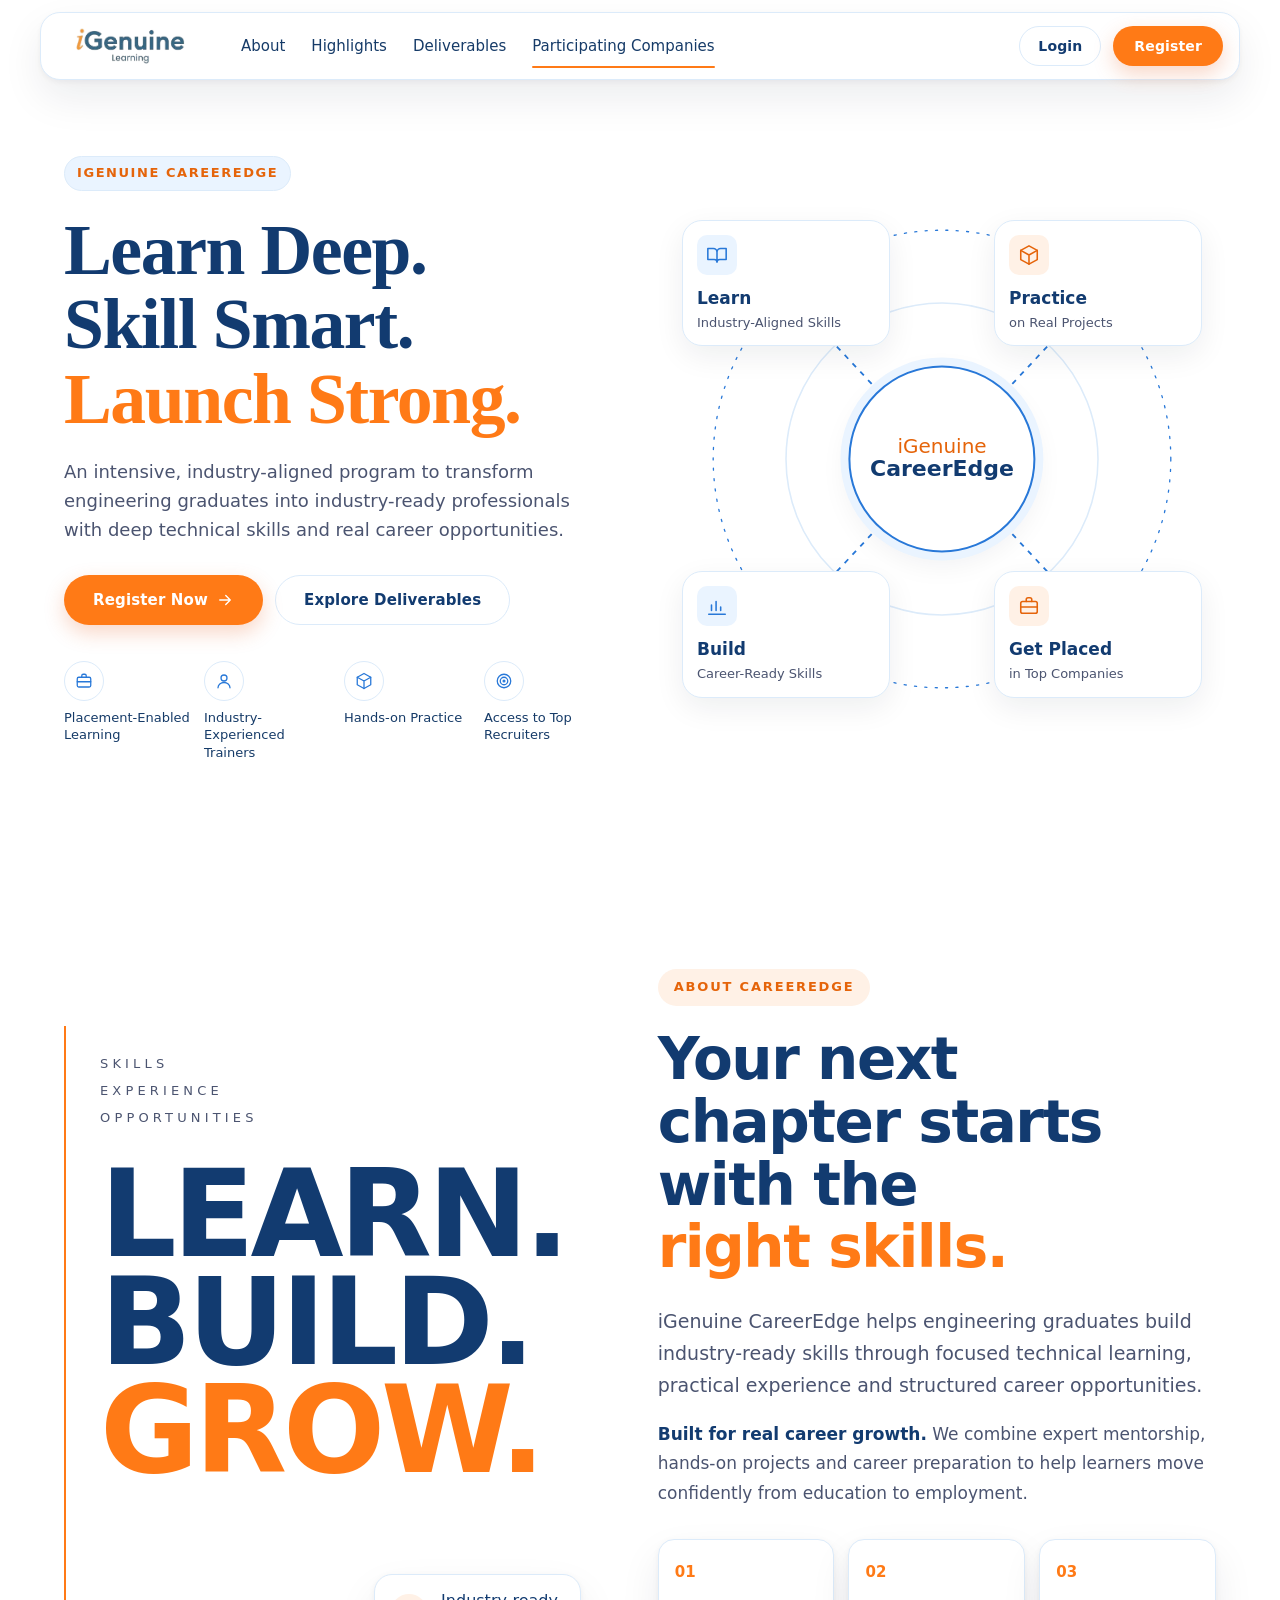
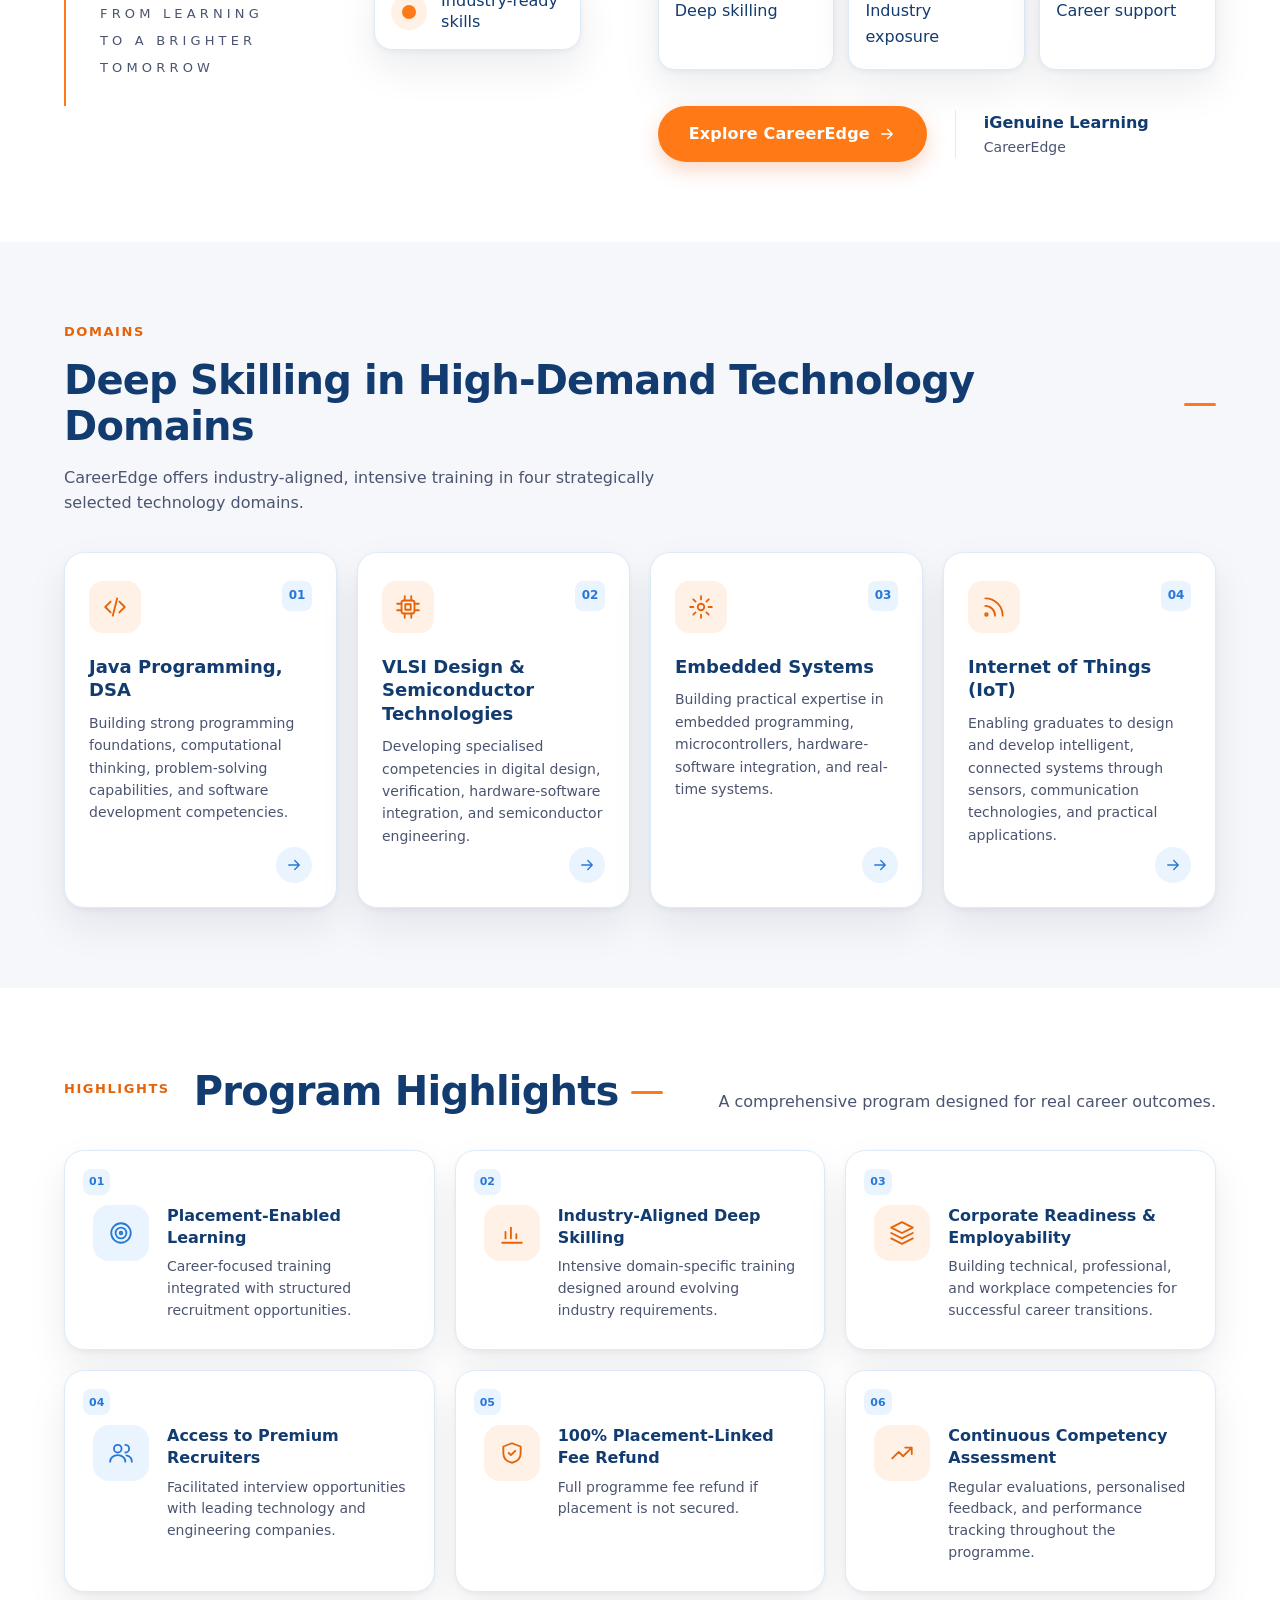
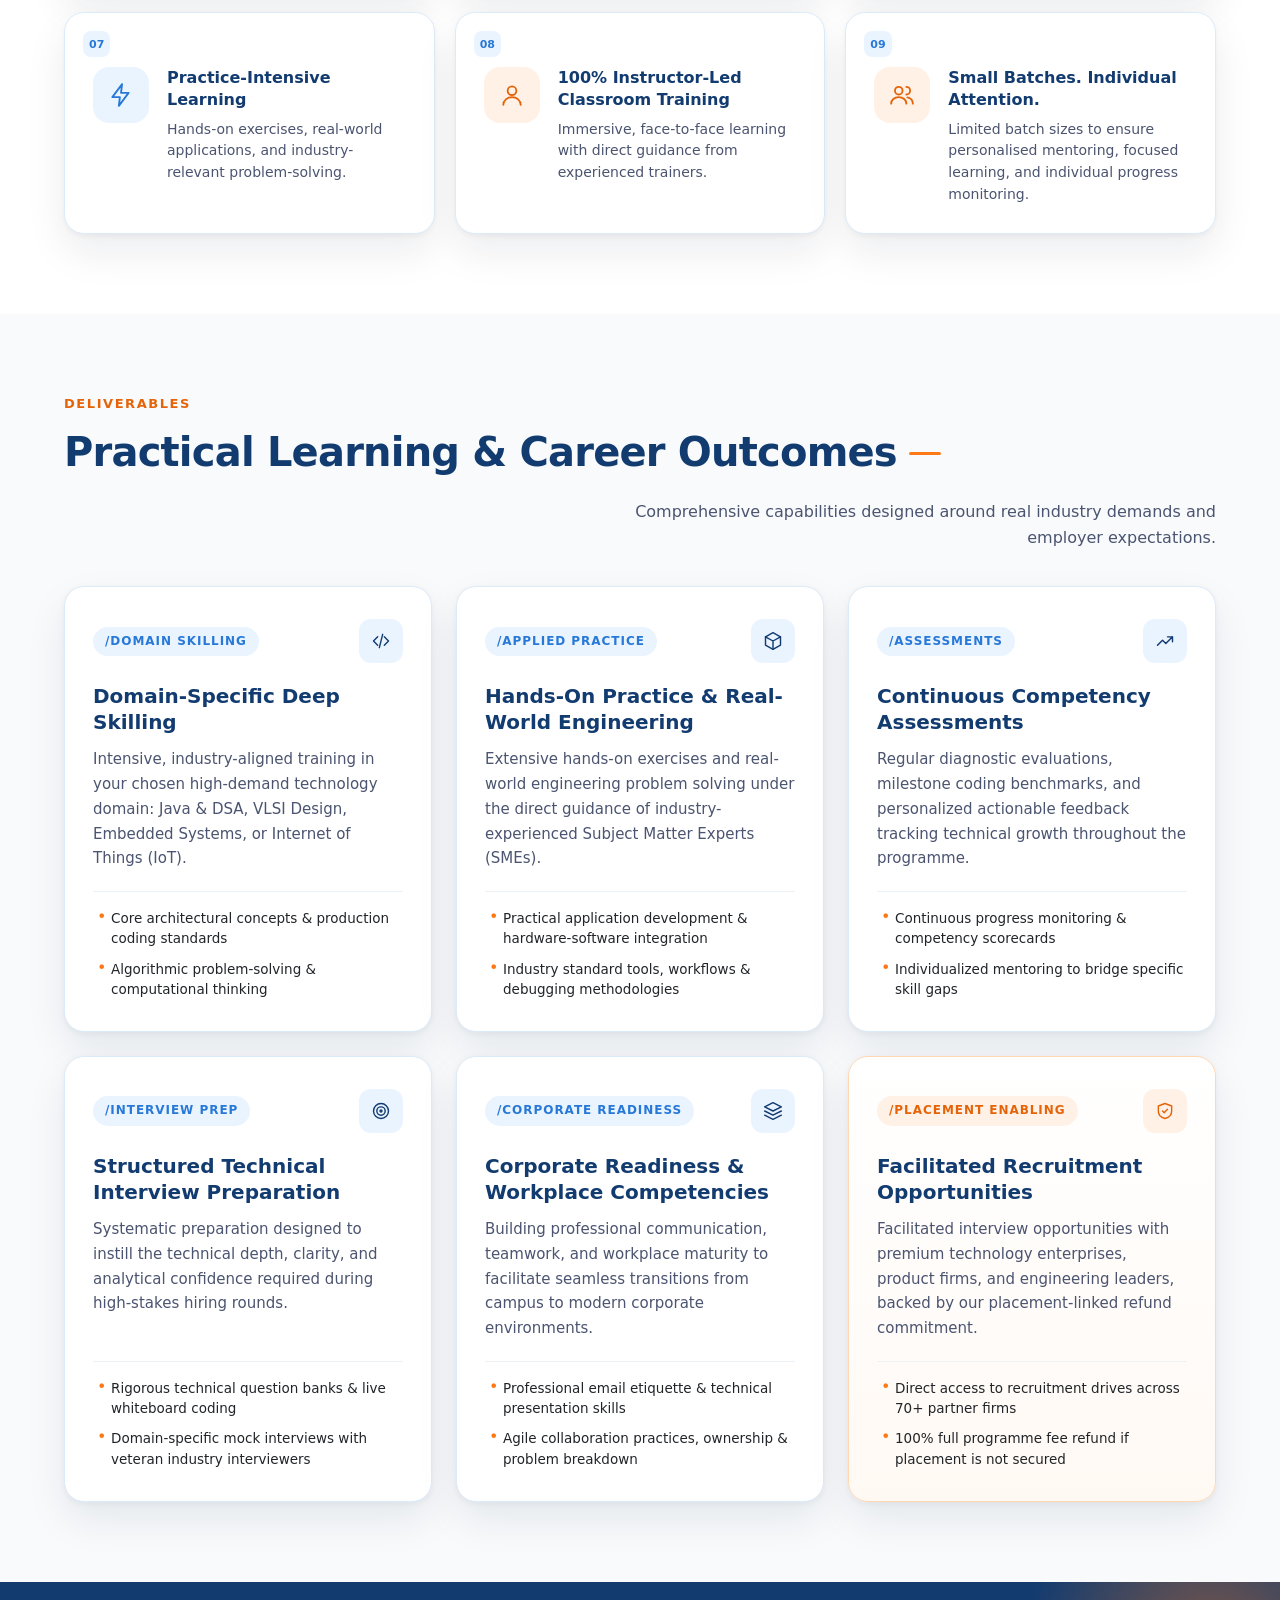
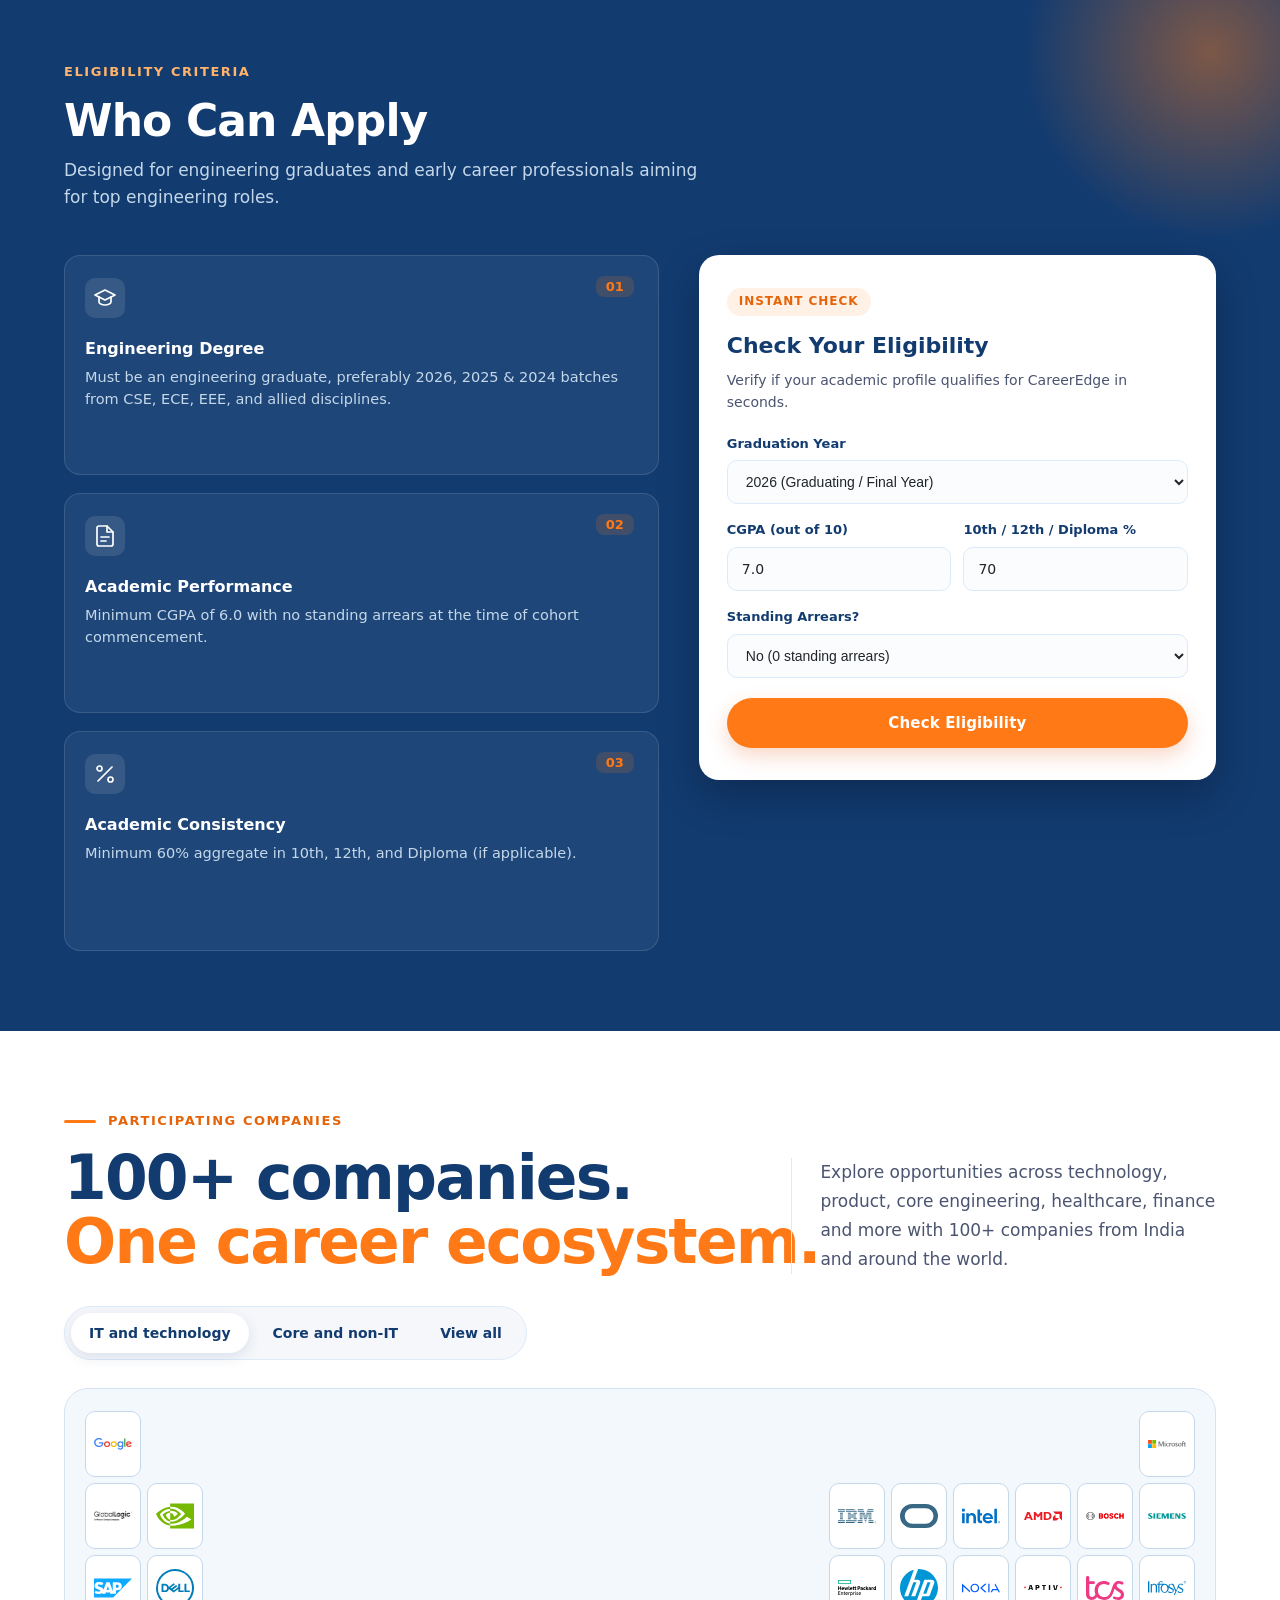
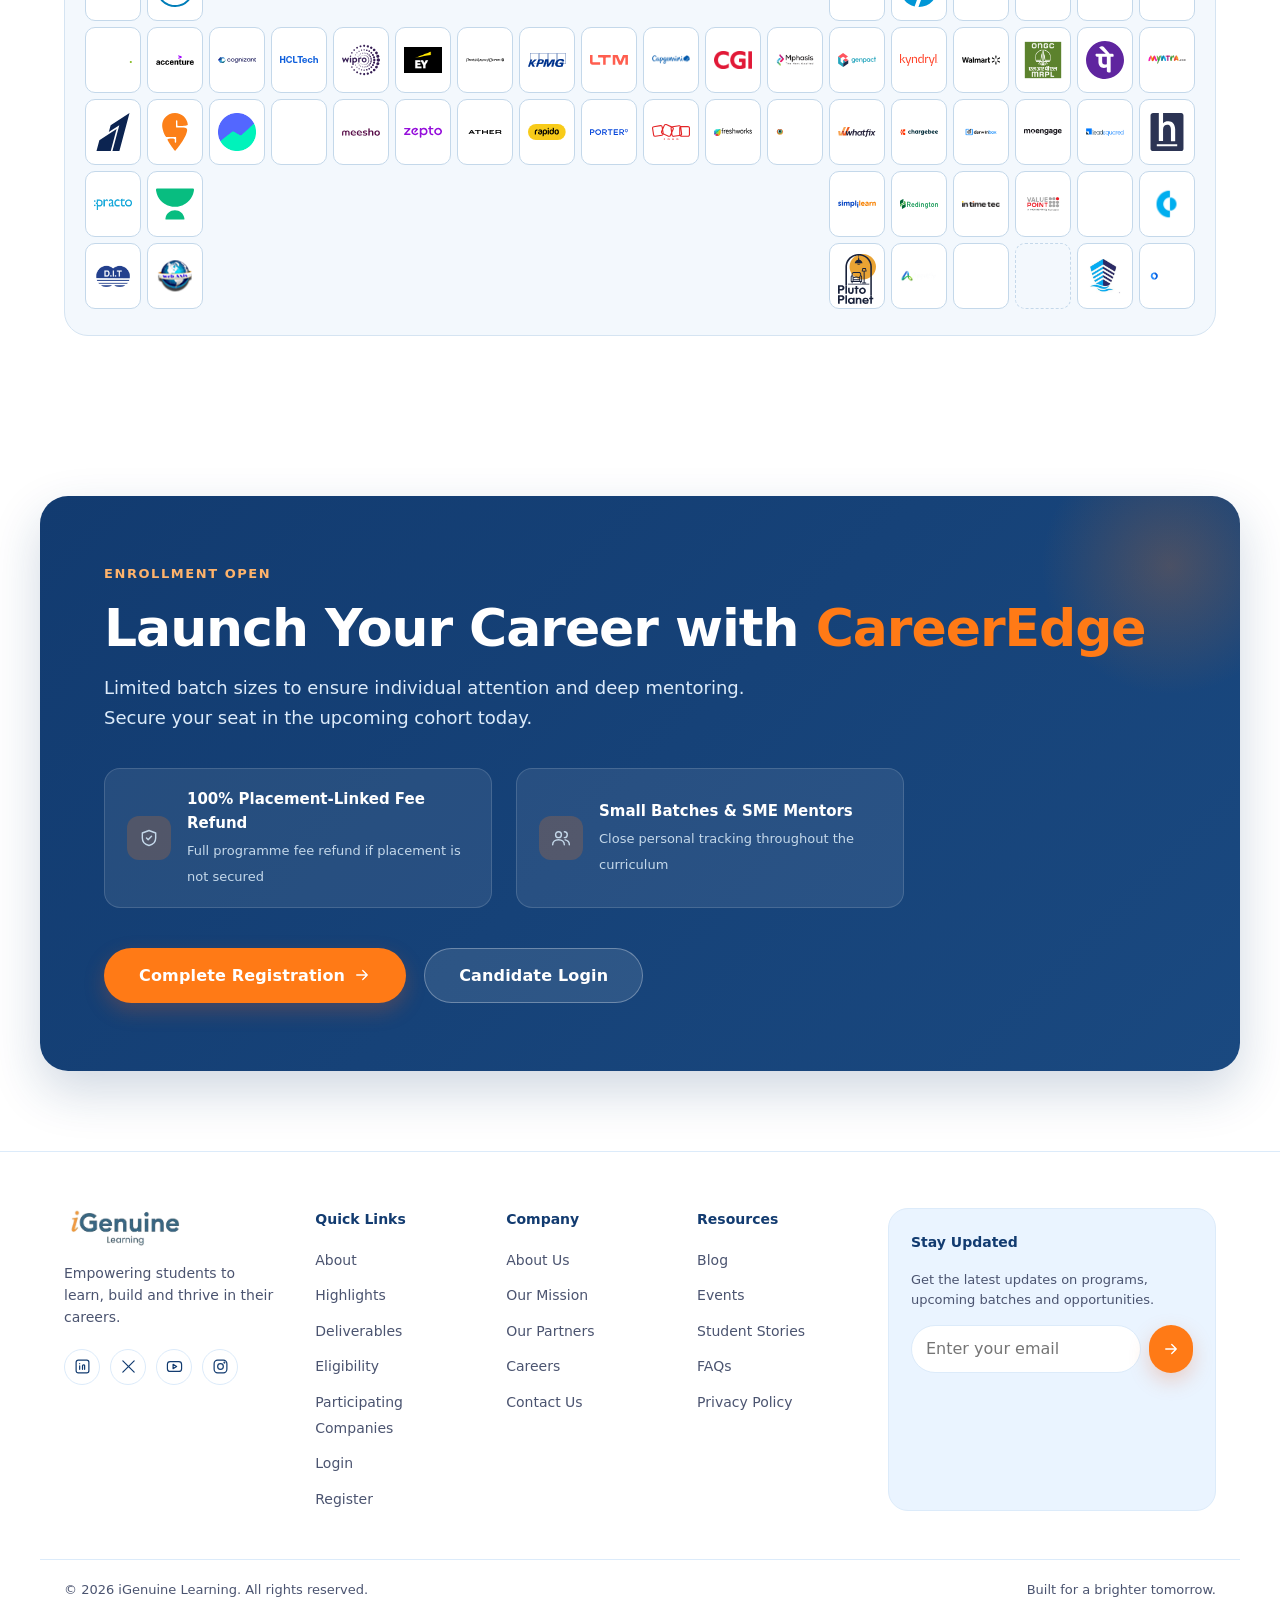
==== index.html @ c287ee81 "Initial commit: CareerEdge site" ====
<!doctype html>
<html lang="en">
<head>
  <meta charset="utf-8">
  <meta name="viewport" content="width=device-width, initial-scale=1">
  <meta http-equiv="Content-Security-Policy" content="default-src 'self'; script-src 'self'; style-src 'self' 'unsafe-inline' https://fonts.googleapis.com; font-src https://fonts.gstatic.com; img-src 'self' data:; connect-src 'self'; frame-ancestors 'self'; base-uri 'self'; form-action 'self'">
  <meta name="referrer" content="strict-origin-when-cross-origin">
  <title>iGenuine CareerEdge | iGenuine Learning</title>
  <meta name="description" content="An intensive, industry-aligned programme to transform engineering graduates into industry-ready professionals with deep technical skills and real career opportunities.">
  <link rel="preconnect" href="https://fonts.googleapis.com">
  <link rel="preconnect" href="https://fonts.gstatic.com" crossorigin>
  <link href="https://fonts.googleapis.com/css2?family=Cormorant+Garamond:wght@600;700&family=Inter:wght@400;500;600;700;800&display=swap" rel="stylesheet">
  <link rel="stylesheet" href="styles.css">
  <script src="app.js" defer></script>
  <script src="companies-data.js" defer></script>
  <script src="companies.js" defer></script>
</head>
<body>

<!-- Shared SVG icon set (line icons, stroke = currentColor) -->
<svg width="0" height="0" style="position:absolute" aria-hidden="true" focusable="false">
  <defs>
    <symbol id="i-book" viewBox="0 0 24 24" fill="none" stroke="currentColor" stroke-width="1.7" stroke-linecap="round" stroke-linejoin="round"><path d="M2 5h6a4 4 0 0 1 4 4v11a3 3 0 0 0-3-3H2zM22 5h-6a4 4 0 0 0-4 4v11a3 3 0 0 1 3-3h7z"/></symbol>
    <symbol id="i-box" viewBox="0 0 24 24" fill="none" stroke="currentColor" stroke-width="1.7" stroke-linecap="round" stroke-linejoin="round"><path d="M12 2l9 5v10l-9 5-9-5V7z"/><path d="M3 7l9 5 9-5M12 12v10"/></symbol>
    <symbol id="i-chart" viewBox="0 0 24 24" fill="none" stroke="currentColor" stroke-width="1.7" stroke-linecap="round" stroke-linejoin="round"><path d="M3 21h18M6 17v-6M11 17V7M16 17v-4"/></symbol>
    <symbol id="i-case" viewBox="0 0 24 24" fill="none" stroke="currentColor" stroke-width="1.7" stroke-linecap="round" stroke-linejoin="round"><rect x="3" y="7" width="18" height="13" rx="2"/><path d="M9 7V5a2 2 0 0 1 2-2h2a2 2 0 0 1 2 2v2M3 13h18"/></symbol>
    <symbol id="i-target" viewBox="0 0 24 24" fill="none" stroke="currentColor" stroke-width="1.7" stroke-linecap="round" stroke-linejoin="round"><circle cx="12" cy="12" r="9"/><circle cx="12" cy="12" r="5"/><circle cx="12" cy="12" r="1.2"/></symbol>
    <symbol id="i-code" viewBox="0 0 24 24" fill="none" stroke="currentColor" stroke-width="1.7" stroke-linecap="round" stroke-linejoin="round"><path d="M8 7l-5 5 5 5M16 7l5 5-5 5M14 4l-4 16"/></symbol>
    <symbol id="i-chip" viewBox="0 0 24 24" fill="none" stroke="currentColor" stroke-width="1.7" stroke-linecap="round" stroke-linejoin="round"><rect x="6" y="6" width="12" height="12" rx="2"/><rect x="9.5" y="9.5" width="5" height="5"/><path d="M9 2v4M15 2v4M9 18v4M15 18v4M2 9h4M2 15h4M18 9h4M18 15h4"/></symbol>
    <symbol id="i-gear" viewBox="0 0 24 24" fill="none" stroke="currentColor" stroke-width="1.7" stroke-linecap="round" stroke-linejoin="round"><circle cx="12" cy="12" r="3"/><path d="M12 2v3M12 19v3M4.9 4.9l2.1 2.1M17 17l2.1 2.1M2 12h3M19 12h3M4.9 19.1L7 17M17 7l2.1-2.1"/></symbol>
    <symbol id="i-signal" viewBox="0 0 24 24" fill="none" stroke="currentColor" stroke-width="1.7" stroke-linecap="round" stroke-linejoin="round"><path d="M4 11a9 9 0 0 1 9 9M4 4a16 16 0 0 1 16 16"/><circle cx="5" cy="19" r="1.2"/></symbol>
    <symbol id="i-search" viewBox="0 0 24 24" fill="none" stroke="currentColor" stroke-width="1.8" stroke-linecap="round"><circle cx="11" cy="11" r="7"/><path d="M20 20l-4-4"/></symbol>
    <symbol id="i-arrow" viewBox="0 0 24 24" fill="none" stroke="currentColor" stroke-width="1.8" stroke-linecap="round" stroke-linejoin="round"><path d="M5 12h14M13 6l6 6-6 6"/></symbol>
    <symbol id="i-shield" viewBox="0 0 24 24" fill="none" stroke="currentColor" stroke-width="1.7" stroke-linecap="round" stroke-linejoin="round"><path d="M12 3l8 3v6c0 5-3.5 8-8 9-4.5-1-8-4-8-9V6z"/><path d="M9 12l2 2 4-4"/></symbol>
    <symbol id="i-trend" viewBox="0 0 24 24" fill="none" stroke="currentColor" stroke-width="1.7" stroke-linecap="round" stroke-linejoin="round"><path d="M3 17l6-6 4 4 8-8M15 7h6v6"/></symbol>
    <symbol id="i-bolt" viewBox="0 0 24 24" fill="none" stroke="currentColor" stroke-width="1.7" stroke-linecap="round" stroke-linejoin="round"><path d="M13 2L4 14h7l-1 8 9-12h-7z"/></symbol>
    <symbol id="i-users" viewBox="0 0 24 24" fill="none" stroke="currentColor" stroke-width="1.7" stroke-linecap="round" stroke-linejoin="round"><circle cx="9" cy="8" r="3.5"/><path d="M2 20c0-3.5 3-6 7-6s7 2.5 7 6M16 4.5a3.5 3.5 0 0 1 0 7M22 20c0-3-2-5.2-5-5.8"/></symbol>
    <symbol id="i-person" viewBox="0 0 24 24" fill="none" stroke="currentColor" stroke-width="1.7" stroke-linecap="round" stroke-linejoin="round"><circle cx="12" cy="8" r="4"/><path d="M4 21c0-4 3.6-7 8-7s8 3 8 7"/></symbol>
    <symbol id="i-grad" viewBox="0 0 24 24" fill="none" stroke="currentColor" stroke-width="1.7" stroke-linecap="round" stroke-linejoin="round"><path d="M2 9l10-5 10 5-10 5z"/><path d="M6 11v5c0 1.5 2.7 3 6 3s6-1.5 6-3v-5"/></symbol>
    <symbol id="i-doc" viewBox="0 0 24 24" fill="none" stroke="currentColor" stroke-width="1.7" stroke-linecap="round" stroke-linejoin="round"><path d="M14 2H6a2 2 0 0 0-2 2v16a2 2 0 0 0 2 2h12a2 2 0 0 0 2-2V8z"/><path d="M14 2v6h6M8 13h8M8 17h5"/></symbol>
    <symbol id="i-percent" viewBox="0 0 24 24" fill="none" stroke="currentColor" stroke-width="1.7" stroke-linecap="round" stroke-linejoin="round"><path d="M19 5L5 19"/><circle cx="6.5" cy="6.5" r="2.5"/><circle cx="17.5" cy="17.5" r="2.5"/></symbol>
    <symbol id="i-layers" viewBox="0 0 24 24" fill="none" stroke="currentColor" stroke-width="1.7" stroke-linecap="round" stroke-linejoin="round"><path d="M12 2l10 5-10 5L2 7z"/><path d="M2 12l10 5 10-5M2 17l10 5 10-5"/></symbol>
    <symbol id="i-download" viewBox="0 0 24 24" fill="none" stroke="currentColor" stroke-width="1.8" stroke-linecap="round" stroke-linejoin="round"><path d="M12 3v12M7 10l5 5 5-5M4 21h16"/></symbol>
    <symbol id="i-mail" viewBox="0 0 24 24" fill="none" stroke="currentColor" stroke-width="1.7" stroke-linecap="round" stroke-linejoin="round"><rect x="3" y="5" width="18" height="14" rx="2"/><path d="M3 7l9 6 9-6"/></symbol>
    <symbol id="i-linkedin" viewBox="0 0 24 24" fill="none" stroke="currentColor" stroke-width="1.7" stroke-linecap="round" stroke-linejoin="round"><rect x="3" y="3" width="18" height="18" rx="3"/><path d="M8 11v5M8 8v.01M12 16v-5c0-1.5 3-2 3 0v5"/></symbol>
    <symbol id="i-x" viewBox="0 0 24 24" fill="none" stroke="currentColor" stroke-width="1.7" stroke-linecap="round"><path d="M4 4l16 16M20 4L4 20"/></symbol>
    <symbol id="i-youtube" viewBox="0 0 24 24" fill="none" stroke="currentColor" stroke-width="1.7" stroke-linecap="round" stroke-linejoin="round"><rect x="2" y="5" width="20" height="14" rx="4"/><path d="M10 9l5 3-5 3z"/></symbol>
    <symbol id="i-instagram" viewBox="0 0 24 24" fill="none" stroke="currentColor" stroke-width="1.7" stroke-linecap="round" stroke-linejoin="round"><rect x="3" y="3" width="18" height="18" rx="5"/><circle cx="12" cy="12" r="4"/><circle cx="17.5" cy="6.5" r=".6"/></symbol>
  </defs>
</svg>

<a class="skip-link" href="#main">Skip to content</a>

<!-- ============ HEADER ============ -->
<header class="site-header" id="top">
  <div class="container header-inner">
    <a class="brand" href="#top" aria-label="iGenuine Learning home">
      <img src="assets/logo.png" alt="iGenuine Learning" width="132" height="52">
    </a>

    <nav class="primary-nav" id="primary-nav" aria-label="Primary">
      <a href="#about" aria-current="page">About</a>
      <a href="#highlights">Highlights</a>
      <a href="#deliverables">Deliverables</a>
      <a href="#companies">Participating Companies</a>
      <a class="nav-auth-link nav-auth-link--login" href="/corpx-edge/admin-login.php">Login</a>
      <a class="nav-auth-link nav-auth-link--register" href="/corpx-edge/register.php">Register</a>
    </nav>

    <div class="header-actions">
      <a class="btn btn--ghost btn--login" href="/corpx-edge/admin-login.php">Login</a>
      <a class="btn btn--primary btn--nav" href="/corpx-edge/register.php">Register</a>
    </div>

    <button class="menu-toggle" type="button" aria-controls="primary-nav" aria-expanded="false" aria-label="Open menu">
      <span></span><span></span><span></span>
    </button>
  </div>
</header>

<main id="main">

<!-- ============ HERO ============ -->
<section class="hero" aria-labelledby="hero-title">
  <div class="container hero-grid">
    <div class="hero-copy">
      <p class="eyebrow">iGenuine CareerEdge</p>
      <h1 id="hero-title" class="hero-title">
        <span class="hero-title__line">Learn Deep.</span>
        <span class="hero-title__line">Skill Smart.</span>
        <span class="hero-title__line hero-title__line--accent">Launch Strong.</span>
      </h1>
      <p class="hero-lede">An intensive, industry-aligned program to transform engineering graduates into industry-ready professionals with deep technical skills and real career opportunities.</p>

      <div class="cta-row">
        <a class="btn btn--primary" href="/corpx-edge/register.php">Register Now <svg class="icon" aria-hidden="true"><use href="#i-arrow"/></svg></a>
        <a class="btn btn--outline" href="#deliverables">Explore Deliverables</a>
      </div>

      <ul class="chips" aria-label="Programme highlights">
        <li class="chip"><span class="chip__icon"><svg class="icon" aria-hidden="true"><use href="#i-case"/></svg></span>Placement-Enabled Learning</li>
        <li class="chip"><span class="chip__icon"><svg class="icon" aria-hidden="true"><use href="#i-person"/></svg></span>Industry-Experienced Trainers</li>
        <li class="chip"><span class="chip__icon"><svg class="icon" aria-hidden="true"><use href="#i-box"/></svg></span>Hands-on Practice</li>
        <li class="chip"><span class="chip__icon"><svg class="icon" aria-hidden="true"><use href="#i-target"/></svg></span>Access to Top Recruiters</li>
      </ul>
    </div>

    <!-- Career journey diagram: built from HTML, SVG connectors and CSS -->
    <div class="journey" role="img" aria-label="Career journey: Learn industry-aligned skills, Practice on real projects, Build career-ready skills, Get placed in top companies, all around iGenuine CareerEdge">
      <svg class="journey__rings" viewBox="0 0 100 100" preserveAspectRatio="none" aria-hidden="true">
        <circle cx="50" cy="50" r="44" class="ring ring--dotted"/>
        <circle cx="50" cy="50" r="30" class="ring"/>
        <path class="spoke" d="M50 50 L21 19 M50 50 L79 19 M50 50 L21 81 M50 50 L79 81"/>
      </svg>
      <span class="node node--tl"></span><span class="node node--tr"></span>
      <span class="node node--bl"></span><span class="node node--br"></span>

      <div class="journey__core">
        <span class="journey__core-brand">iGenuine</span>
        <span class="journey__core-name">CareerEdge</span>
      </div>

      <div class="journey__card journey__card--tl">
        <span class="journey__icon"><svg class="icon" aria-hidden="true"><use href="#i-book"/></svg></span>
        <strong>Learn</strong><span>Industry-Aligned Skills</span>
      </div>
      <div class="journey__card journey__card--tr">
        <span class="journey__icon journey__icon--orange"><svg class="icon" aria-hidden="true"><use href="#i-box"/></svg></span>
        <strong>Practice</strong><span>on Real Projects</span>
      </div>
      <div class="journey__card journey__card--bl">
        <span class="journey__icon"><svg class="icon" aria-hidden="true"><use href="#i-chart"/></svg></span>
        <strong>Build</strong><span>Career-Ready Skills</span>
      </div>
      <div class="journey__card journey__card--br">
        <span class="journey__icon journey__icon--orange"><svg class="icon" aria-hidden="true"><use href="#i-case"/></svg></span>
        <strong>Get Placed</strong><span>in Top Companies</span>
      </div>
    </div>
  </div>
</section>

<!-- ============ ABOUT ============ -->
<section class="section" id="about" aria-labelledby="about-title">
  <div class="container about3">
    <div class="about3__visual" aria-hidden="true">
      <span class="about3__rail"></span>
      <p class="about3__kicker">Skills<br>Experience<br>Opportunities</p>
      <p class="about3__word">Learn.<br>Build.<br><span>Grow.</span></p>
      <p class="about3__foot">From learning<br>to a brighter<br>tomorrow</p>
      <div class="about3__chip"><span class="about3__dot"></span><span>Industry-ready<br>skills</span></div>
    </div>
    <div class="about3__copy">
      <p class="about3__pill">About CareerEdge</p>
      <h2 id="about-title" class="about3__title">Your next chapter starts with the <span>right skills.</span></h2>
      <p class="about3__lead">iGenuine CareerEdge helps engineering graduates build industry-ready skills through focused technical learning, practical experience and structured career opportunities.</p>
      <p class="about3__body"><strong>Built for real career growth.</strong> We combine expert mentorship, hands-on projects and career preparation to help learners move confidently from education to employment.</p>
      <ul class="about3__cards">
        <li><span>01</span>Deep skilling</li>
        <li><span>02</span>Industry exposure</li>
        <li><span>03</span>Career support</li>
      </ul>
      <div class="about3__cta">
        <a class="btn btn--primary" href="#apply" data-placeholder="Application form">Explore CareerEdge <svg class="icon" aria-hidden="true"><use href="#i-arrow"/></svg></a>
        <div class="about3__brand"><strong>iGenuine Learning</strong><span>CareerEdge</span></div>
      </div>
    </div>
  </div>
</section>

<!-- ============ DOMAINS ============ -->
<section class="section section--tint" id="domains" aria-labelledby="domains-title">
  <div class="container">
    <header class="section-head">
      <p class="eyebrow">Domains</p>
      <h2 id="domains-title" class="section-title">Deep Skilling in High-Demand Technology Domains</h2>
      <p class="section-sub">CareerEdge offers industry-aligned, intensive training in four strategically selected technology domains.</p>
    </header>

    <div class="grid grid--4">
      <article class="domain-card">
        <div class="domain-card__top">
          <span class="domain-card__icon"><svg class="icon" aria-hidden="true"><use href="#i-code"/></svg></span>
          <span class="badge">01</span>
        </div>
        <h3>Java Programming, DSA</h3>
        <p>Building strong programming foundations, computational thinking, problem-solving capabilities, and software development competencies.</p>
        <span class="domain-card__arrow" aria-hidden="true"><svg class="icon"><use href="#i-arrow"/></svg></span>
      </article>
      <article class="domain-card">
        <div class="domain-card__top">
          <span class="domain-card__icon"><svg class="icon" aria-hidden="true"><use href="#i-chip"/></svg></span>
          <span class="badge">02</span>
        </div>
        <h3>VLSI Design &amp; Semiconductor Technologies</h3>
        <p>Developing specialised competencies in digital design, verification, hardware-software integration, and semiconductor engineering.</p>
        <span class="domain-card__arrow" aria-hidden="true"><svg class="icon"><use href="#i-arrow"/></svg></span>
      </article>
      <article class="domain-card">
        <div class="domain-card__top">
          <span class="domain-card__icon"><svg class="icon" aria-hidden="true"><use href="#i-gear"/></svg></span>
          <span class="badge">03</span>
        </div>
        <h3>Embedded Systems</h3>
        <p>Building practical expertise in embedded programming, microcontrollers, hardware-software integration, and real-time systems.</p>
        <span class="domain-card__arrow" aria-hidden="true"><svg class="icon"><use href="#i-arrow"/></svg></span>
      </article>
      <article class="domain-card">
        <div class="domain-card__top">
          <span class="domain-card__icon"><svg class="icon" aria-hidden="true"><use href="#i-signal"/></svg></span>
          <span class="badge">04</span>
        </div>
        <h3>Internet of Things (IoT)</h3>
        <p>Enabling graduates to design and develop intelligent, connected systems through sensors, communication technologies, and practical applications.</p>
        <span class="domain-card__arrow" aria-hidden="true"><svg class="icon"><use href="#i-arrow"/></svg></span>
      </article>
    </div>
  </div>
</section>

<!-- ============ HIGHLIGHTS ============ -->
<section class="section" id="highlights" aria-labelledby="highlights-title">
  <div class="container">
    <header class="section-head section-head--row">
      <p class="eyebrow">Highlights</p>
      <h2 id="highlights-title" class="section-title">Program Highlights</h2>
      <p class="section-sub section-sub--end">A comprehensive program designed for real career outcomes.</p>
    </header>

    <ol class="grid grid--3 highlights">
      <li class="highlight-card">
        <span class="badge">01</span>
        <span class="highlight-card__icon"><svg class="icon" aria-hidden="true"><use href="#i-target"/></svg></span>
        <div><h3>Placement-Enabled Learning</h3><p>Career-focused training integrated with structured recruitment opportunities.</p></div>
      </li>
      <li class="highlight-card">
        <span class="badge">02</span>
        <span class="highlight-card__icon"><svg class="icon" aria-hidden="true"><use href="#i-chart"/></svg></span>
        <div><h3>Industry-Aligned Deep Skilling</h3><p>Intensive domain-specific training designed around evolving industry requirements.</p></div>
      </li>
      <li class="highlight-card">
        <span class="badge">03</span>
        <span class="highlight-card__icon"><svg class="icon" aria-hidden="true"><use href="#i-layers"/></svg></span>
        <div><h3>Corporate Readiness &amp; Employability</h3><p>Building technical, professional, and workplace competencies for successful career transitions.</p></div>
      </li>
      <li class="highlight-card">
        <span class="badge">04</span>
        <span class="highlight-card__icon"><svg class="icon" aria-hidden="true"><use href="#i-users"/></svg></span>
        <div><h3>Access to Premium Recruiters</h3><p>Facilitated interview opportunities with leading technology and engineering companies.</p></div>
      </li>
      <li class="highlight-card">
        <span class="badge">05</span>
        <span class="highlight-card__icon"><svg class="icon" aria-hidden="true"><use href="#i-shield"/></svg></span>
        <div><h3>100% Placement-Linked Fee Refund</h3><p>Full programme fee refund if placement is not secured.</p></div>
      </li>
      <li class="highlight-card">
        <span class="badge">06</span>
        <span class="highlight-card__icon"><svg class="icon" aria-hidden="true"><use href="#i-trend"/></svg></span>
        <div><h3>Continuous Competency Assessment</h3><p>Regular evaluations, personalised feedback, and performance tracking throughout the programme.</p></div>
      </li>
      <li class="highlight-card">
        <span class="badge">07</span>
        <span class="highlight-card__icon"><svg class="icon" aria-hidden="true"><use href="#i-bolt"/></svg></span>
        <div><h3>Practice-Intensive Learning</h3><p>Hands-on exercises, real-world applications, and industry-relevant problem-solving.</p></div>
      </li>
      <li class="highlight-card">
        <span class="badge">08</span>
        <span class="highlight-card__icon"><svg class="icon" aria-hidden="true"><use href="#i-person"/></svg></span>
        <div><h3>100% Instructor-Led Classroom Training</h3><p>Immersive, face-to-face learning with direct guidance from experienced trainers.</p></div>
      </li>
      <li class="highlight-card">
        <span class="badge">09</span>
        <span class="highlight-card__icon"><svg class="icon" aria-hidden="true"><use href="#i-users"/></svg></span>
        <div><h3>Small Batches. Individual Attention.</h3><p>Limited batch sizes to ensure personalised mentoring, focused learning, and individual progress monitoring.</p></div>
      </li>
    </ol>
  </div>
</section>

<!-- ============ DELIVERABLES ============ -->
<section class="section section--tint deliverables-section" id="deliverables" aria-labelledby="deliverables-title">
  <div class="container">
    <header class="section-head section-head--row">
      <div>
        <p class="eyebrow">Deliverables</p>
        <h2 id="deliverables-title" class="section-title">Practical Learning &amp; Career Outcomes</h2>
      </div>
      <p class="section-sub section-sub--end">Comprehensive capabilities designed around real industry demands and employer expectations.</p>
    </header>

    <div class="deliverables-grid">
      <article class="deliv-card">
        <div class="deliv-card__header">
          <span class="deliv-card__tag">/Domain Skilling</span>
          <span class="deliv-card__icon"><svg class="icon" aria-hidden="true"><use href="#i-code"/></svg></span>
        </div>
        <h3 class="deliv-card__title">Domain-Specific Deep Skilling</h3>
        <p class="deliv-card__desc">Intensive, industry-aligned training in your chosen high-demand technology domain: Java &amp; DSA, VLSI Design, Embedded Systems, or Internet of Things (IoT).</p>
        <ul class="deliv-card__list">
          <li>Core architectural concepts &amp; production coding standards</li>
          <li>Algorithmic problem-solving &amp; computational thinking</li>
        </ul>
      </article>

      <article class="deliv-card">
        <div class="deliv-card__header">
          <span class="deliv-card__tag">/Applied Practice</span>
          <span class="deliv-card__icon"><svg class="icon" aria-hidden="true"><use href="#i-box"/></svg></span>
        </div>
        <h3 class="deliv-card__title">Hands-On Practice &amp; Real-World Engineering</h3>
        <p class="deliv-card__desc">Extensive hands-on exercises and real-world engineering problem solving under the direct guidance of industry-experienced Subject Matter Experts (SMEs).</p>
        <ul class="deliv-card__list">
          <li>Practical application development &amp; hardware-software integration</li>
          <li>Industry standard tools, workflows &amp; debugging methodologies</li>
        </ul>
      </article>

      <article class="deliv-card">
        <div class="deliv-card__header">
          <span class="deliv-card__tag">/Assessments</span>
          <span class="deliv-card__icon"><svg class="icon" aria-hidden="true"><use href="#i-trend"/></svg></span>
        </div>
        <h3 class="deliv-card__title">Continuous Competency Assessments</h3>
        <p class="deliv-card__desc">Regular diagnostic evaluations, milestone coding benchmarks, and personalized actionable feedback tracking technical growth throughout the programme.</p>
        <ul class="deliv-card__list">
          <li>Continuous progress monitoring &amp; competency scorecards</li>
          <li>Individualized mentoring to bridge specific skill gaps</li>
        </ul>
      </article>

      <article class="deliv-card">
        <div class="deliv-card__header">
          <span class="deliv-card__tag">/Interview Prep</span>
          <span class="deliv-card__icon"><svg class="icon" aria-hidden="true"><use href="#i-target"/></svg></span>
        </div>
        <h3 class="deliv-card__title">Structured Technical Interview Preparation</h3>
        <p class="deliv-card__desc">Systematic preparation designed to instill the technical depth, clarity, and analytical confidence required during high-stakes hiring rounds.</p>
        <ul class="deliv-card__list">
          <li>Rigorous technical question banks &amp; live whiteboard coding</li>
          <li>Domain-specific mock interviews with veteran industry interviewers</li>
        </ul>
      </article>

      <article class="deliv-card">
        <div class="deliv-card__header">
          <span class="deliv-card__tag">/Corporate Readiness</span>
          <span class="deliv-card__icon"><svg class="icon" aria-hidden="true"><use href="#i-layers"/></svg></span>
        </div>
        <h3 class="deliv-card__title">Corporate Readiness &amp; Workplace Competencies</h3>
        <p class="deliv-card__desc">Building professional communication, teamwork, and workplace maturity to facilitate seamless transitions from campus to modern corporate environments.</p>
        <ul class="deliv-card__list">
          <li>Professional email etiquette &amp; technical presentation skills</li>
          <li>Agile collaboration practices, ownership &amp; problem breakdown</li>
        </ul>
      </article>

      <article class="deliv-card deliv-card--featured">
        <div class="deliv-card__header">
          <span class="deliv-card__tag deliv-card__tag--orange">/Placement Enabling</span>
          <span class="deliv-card__icon deliv-card__icon--orange"><svg class="icon" aria-hidden="true"><use href="#i-shield"/></svg></span>
        </div>
        <h3 class="deliv-card__title">Facilitated Recruitment Opportunities</h3>
        <p class="deliv-card__desc">Facilitated interview opportunities with premium technology enterprises, product firms, and engineering leaders, backed by our placement-linked refund commitment.</p>
        <ul class="deliv-card__list">
          <li>Direct access to recruitment drives across 70+ partner firms</li>
          <li>100% full programme fee refund if placement is not secured</li>
        </ul>
      </article>
    </div>
  </div>
</section>

<!-- ============ ELIGIBILITY + COMPANIES ============ -->
<!-- ============ ELIGIBILITY ============ -->
<section class="section elig" id="eligibility" aria-labelledby="eligibility-title">
  <div class="container elig__inner">
    <div class="elig__head">
      <p class="eyebrow eyebrow--light">Eligibility Criteria</p>
      <h2 id="eligibility-title" class="elig__title">Who Can Apply</h2>
      <p class="elig__subtitle">Designed for engineering graduates and early career professionals aiming for top engineering roles.</p>
    </div>
    
    <div class="elig__grid">
      <ol class="elig__list">
        <li class="elig__item">
          <span class="elig__num">01</span>
          <span class="elig__icon"><svg class="icon" aria-hidden="true"><use href="#i-grad"/></svg></span>
          <div>
            <strong>Engineering Degree</strong>
            <p>Must be an engineering graduate, preferably 2026, 2025 &amp; 2024 batches from CSE, ECE, EEE, and allied disciplines.</p>
          </div>
        </li>
        <li class="elig__item">
          <span class="elig__num">02</span>
          <span class="elig__icon"><svg class="icon" aria-hidden="true"><use href="#i-doc"/></svg></span>
          <div>
            <strong>Academic Performance</strong>
            <p>Minimum CGPA of 6.0 with no standing arrears at the time of cohort commencement.</p>
          </div>
        </li>
        <li class="elig__item">
          <span class="elig__num">03</span>
          <span class="elig__icon"><svg class="icon" aria-hidden="true"><use href="#i-percent"/></svg></span>
          <div>
            <strong>Academic Consistency</strong>
            <p>Minimum 60% aggregate in 10th, 12th, and Diploma (if applicable).</p>
          </div>
        </li>
      </ol>

      <div class="elig__checker-card">
        <div class="checker-card__header">
          <span class="checker-card__pill">Instant Check</span>
          <h3>Check Your Eligibility</h3>
          <p>Verify if your academic profile qualifies for CareerEdge in seconds.</p>
        </div>
        <form class="checker-form" id="eligibility-form" novalidate>
          <div class="checker-form__field">
            <label for="check-grad-year">Graduation Year</label>
            <select id="check-grad-year" required>
              <option value="2026" selected>2026 (Graduating / Final Year)</option>
              <option value="2025">2025 (Graduate)</option>
              <option value="2024">2024 (Graduate)</option>
              <option value="other">2023 or earlier</option>
            </select>
          </div>
          <div class="checker-form__row">
            <div class="checker-form__field">
              <label for="check-cgpa">CGPA (out of 10)</label>
              <input type="number" id="check-cgpa" min="0" max="10" step="0.1" value="7.0" placeholder="e.g. 6.5" required>
            </div>
            <div class="checker-form__field">
              <label for="check-percent">10th / 12th / Diploma %</label>
              <input type="number" id="check-percent" min="0" max="100" step="1" value="70" placeholder="e.g. 65" required>
            </div>
          </div>
          <div class="checker-form__field">
            <label for="check-arrears">Standing Arrears?</label>
            <select id="check-arrears" required>
              <option value="no" selected>No (0 standing arrears)</option>
              <option value="yes">Yes (Have active backlogs)</option>
            </select>
          </div>
          <button type="submit" class="btn btn--primary btn--check">Check Eligibility</button>
          <div class="checker-form__result" id="checker-result" role="status" aria-live="polite"></div>
        </form>
      </div>
    </div>
  </div>
</section>

<!-- ============ COMPANIES ============ -->
<section class="section co" id="companies" aria-labelledby="companies-title">
  <div class="container">
    <header class="co__head">
      <div>
        <p class="co__eyebrow">Participating companies</p>
        <h2 id="companies-title" class="co__title">100+ companies.<span>One career ecosystem.</span></h2>
      </div>
      <p class="co__intro">Explore opportunities across technology, product, core engineering, healthcare, finance and more with 100+ companies from India and around the world.</p>
    </header>

    <div class="co__tabs" id="co-tabs" role="tablist" aria-label="Company boards"></div>
    <div class="co__panels" id="co-panels"></div>

    <div class="co__detail" id="co-detail" aria-live="polite" hidden></div>
    <p class="co__note" id="co-note" role="status"></p>
  </div>
</section>

<!-- ============ REGISTER ============ -->
<section class="section section--register" id="register" aria-labelledby="register-title">
  <div class="container register-card">
    <div class="register-card__content">
      <p class="eyebrow eyebrow--light">Enrollment Open</p>
      <h2 id="register-title" class="register-card__title">Launch Your Career with <span>CareerEdge</span></h2>
      <p class="register-card__lead">Limited batch sizes to ensure individual attention and deep mentoring. Secure your seat in the upcoming cohort today.</p>
      
      <div class="register-highlights">
        <div class="reg-hl">
          <span class="reg-hl__icon"><svg class="icon" aria-hidden="true"><use href="#i-shield"/></svg></span>
          <div>
            <strong>100% Placement-Linked Fee Refund</strong>
            <span>Full programme fee refund if placement is not secured</span>
          </div>
        </div>
        <div class="reg-hl">
          <span class="reg-hl__icon"><svg class="icon" aria-hidden="true"><use href="#i-users"/></svg></span>
          <div>
            <strong>Small Batches &amp; SME Mentors</strong>
            <span>Close personal tracking throughout the curriculum</span>
          </div>
        </div>
      </div>

      <div class="register-actions">
        <a class="btn btn--primary btn--lg" href="/corpx-edge/register.php">Complete Registration <svg class="icon" aria-hidden="true"><use href="#i-arrow"/></svg></a>
        <a class="btn btn--outline-light btn--lg" href="/corpx-edge/admin-login.php">Candidate Login</a>
      </div>
    </div>
  </div>
</section>

</main>

<!-- ============ FOOTER ============ -->
<footer class="site-footer">
  <div class="container footer-grid">
    <div class="footer-brand">
      <a href="#top" aria-label="iGenuine Learning home"><img src="assets/logo.png" alt="iGenuine Learning" width="120" height="47"></a>
      <p>Empowering students to learn, build and thrive in their careers.</p>
      <ul class="socials">
        <li><a href="#" aria-label="LinkedIn" data-placeholder="Social link"><svg class="icon" aria-hidden="true"><use href="#i-linkedin"/></svg></a></li>
        <li><a href="#" aria-label="X" data-placeholder="Social link"><svg class="icon" aria-hidden="true"><use href="#i-x"/></svg></a></li>
        <li><a href="#" aria-label="YouTube" data-placeholder="Social link"><svg class="icon" aria-hidden="true"><use href="#i-youtube"/></svg></a></li>
        <li><a href="#" aria-label="Instagram" data-placeholder="Social link"><svg class="icon" aria-hidden="true"><use href="#i-instagram"/></svg></a></li>
      </ul>
    </div>

    <nav class="footer-col" aria-label="Quick links">
      <h3>Quick Links</h3>
      <ul>
        <li><a href="#about">About</a></li>
        <li><a href="#highlights">Highlights</a></li>
        <li><a href="#deliverables">Deliverables</a></li>
        <li><a href="#eligibility">Eligibility</a></li>
        <li><a href="#companies">Participating Companies</a></li>
        <li><a href="/corpx-edge/admin-login.php">Login</a></li>
        <li><a href="/corpx-edge/register.php">Register</a></li>
      </ul>
    </nav>

    <nav class="footer-col" aria-label="Company">
      <h3>Company</h3>
      <ul>
        <li><a href="#" data-placeholder="Page">About Us</a></li>
        <li><a href="#" data-placeholder="Page">Our Mission</a></li>
        <li><a href="#" data-placeholder="Page">Our Partners</a></li>
        <li><a href="#" data-placeholder="Page">Careers</a></li>
        <li><a href="#" data-placeholder="Page">Contact Us</a></li>
      </ul>
    </nav>

    <nav class="footer-col" aria-label="Resources">
      <h3>Resources</h3>
      <ul>
        <li><a href="#" data-placeholder="Page">Blog</a></li>
        <li><a href="#" data-placeholder="Page">Events</a></li>
        <li><a href="#" data-placeholder="Page">Student Stories</a></li>
        <li><a href="#faq" id="faq">FAQs</a></li>
        <li><a href="#" data-placeholder="Page">Privacy Policy</a></li>
      </ul>
    </nav>

    <form class="subscribe" novalidate data-subscribe>
      <h3>Stay Updated</h3>
      <p>Get the latest updates on programs, upcoming batches and opportunities.</p>
      <div class="subscribe__row">
        <label class="sr-only" for="subscribe-email">Email address</label>
        <input id="subscribe-email" name="email" type="email" inputmode="email" autocomplete="email" placeholder="Enter your email" aria-describedby="subscribe-msg" required>
        <button class="btn btn--primary btn--icon" type="submit" aria-label="Subscribe"><svg class="icon" aria-hidden="true"><use href="#i-arrow"/></svg></button>
      </div>
      <p class="form-msg" id="subscribe-msg" role="status" aria-live="polite"></p>
    </form>
  </div>

  <div class="container footer-bottom">
    <span>© 2026 iGenuine Learning. All rights reserved.</span>
    <span>Built for a brighter tomorrow.</span>
  </div>
</footer>

<p class="toast" role="status" aria-live="polite" data-toast hidden></p>

</body>
</html>
---- styles.css ----
/* ==========================================================
   iGenuine CareerEdge: replica of the supplied reference.
   Palette is limited to the iGenuine logo blue (#396884),
   logo orange (#F09840), white and black, plus tints/shades
   of those two colours and neutral greys.
   ========================================================== */

:root {
  --white: #ffffff;
  --ink: #212529;              /* body text, as on igenuinelearning.com */
  --ink-2: #4b5470;            /* muted text */
  --blue: #2878d8;             /* reference accent blue */
  --blue-deep: #123b70;        /* reference navy, headings */
  --blue-ink: #163b68;         /* body navy, nav text */
  --blue-tint: #eaf4ff;        /* reference pale blue surfaces */
  --blue-line: #dcebfa;        /* reference borders */
  --orange: #ff7a16;           /* reference orange */
  --orange-deep: #e5640a;      /* orange shade, text on white */
  --orange-tint: #fff1e6;

  --radius-card: 20px;
  --radius-btn: 999px;
  --shadow-card: 0 10px 30px rgba(7, 26, 49, 0.07);
  --shadow-soft: 0 2px 6px rgba(7, 26, 49, 0.05), 0 18px 40px rgba(7, 26, 49, 0.08);
  --surface-alt: #f6f7fb;
  --font-sans: Inter, ui-sans-serif, system-ui, -apple-system, "Segoe UI", sans-serif;
  --font-display: "Cormorant Garamond", Georgia, serif;
}

*, *::before, *::after { box-sizing: border-box; }

html { scroll-behavior: smooth; scroll-padding-top: 88px; -webkit-text-size-adjust: 100%; }

body {
  margin: 0;
  background: var(--white);
  color: var(--ink);
  font-family: var(--font-sans);
  font-size: 16px;
  line-height: 1.6;
  overflow-x: hidden;
}

img, svg { display: block; max-width: 100%; }
a { color: inherit; }
h1, h2, h3, p, ul, ol { margin: 0; padding: 0; }
ul, ol { list-style: none; }
button, input { font: inherit; }

:focus-visible { outline: 3px solid var(--orange); outline-offset: 3px; border-radius: 6px; }

.sr-only {
  position: absolute; width: 1px; height: 1px; padding: 0; margin: -1px;
  overflow: hidden; clip: rect(0, 0, 0, 0); white-space: nowrap; border: 0;
}

.skip-link {
  position: absolute; left: 16px; top: -48px; z-index: 100;
  background: var(--blue-deep); color: var(--white); padding: 8px 14px; border-radius: 8px;
}
.skip-link:focus { top: 12px; }

.icon { width: 20px; height: 20px; fill: none; stroke: currentColor; flex: none; }

.container { width: 100%; max-width: 1200px; margin: 0 auto; padding: 0 24px; }

/* ---------- Buttons ---------- */
.btn {
  display: inline-flex; align-items: center; justify-content: center; gap: 8px;
  min-height: 48px; padding: 12px 28px; border-radius: var(--radius-btn);
  border: 1.5px solid transparent; font-size: 15px; font-weight: 700; letter-spacing: .01em;
  text-decoration: none; cursor: pointer; white-space: nowrap;
  transition: background-color .2s ease, color .2s ease, border-color .2s ease;
}
.btn .icon { width: 18px; height: 18px; }
.btn--primary { background: var(--orange); color: var(--white); box-shadow: 0 8px 20px rgba(232, 94, 34, .25); }
.btn--primary:hover { background: var(--orange-deep); transform: translateY(-1px); }
.btn--outline { background: var(--white); color: var(--blue-deep); border-color: var(--blue-line); }
.btn--outline:hover { border-color: var(--blue); }
.btn--ghost { background: var(--white); color: var(--blue-deep); border-color: var(--blue-line); min-height: 40px; font-size: 14px; }
.btn--ghost:hover { border-color: var(--blue); }
.btn--nav { min-height: 40px; padding: 8px 18px; }
.btn--icon { min-width: 44px; padding: 0; }

/* ---------- Header ---------- */
.site-header {
  position: sticky; top: 0; z-index: 50;
  padding: 12px 0; background: transparent; pointer-events: none;
}
.site-header .container { pointer-events: auto; }
.header-inner {
  display: flex; align-items: center; gap: 28px; height: 68px; padding: 0 16px 0 28px;
  background: var(--white); border: 1px solid var(--blue-line); border-radius: 20px; box-shadow: var(--shadow-soft);
}
.site-header.is-scrolled .header-inner { box-shadow: 0 12px 32px rgba(7, 26, 49, .12); }
.brand img { width: 120px; height: auto; }
.primary-nav { display: flex; gap: 26px; margin-left: 24px; }
.primary-nav a {
  position: relative; text-decoration: none; font-size: 15px; font-weight: 500;
  color: var(--blue-ink); padding: 6px 0;
}
.primary-nav a:hover { color: var(--orange-deep); }
.primary-nav a[aria-current="page"]::after {
  content: ""; position: absolute; left: 0; right: 0; bottom: -4px; height: 2px;
  background: var(--orange); border-radius: 2px;
}
.header-inner > .btn--nav { margin-left: auto; }
.menu-toggle {
  display: none; margin-left: auto; width: 44px; height: 44px; padding: 0;
  background: var(--white); border: 1px solid var(--blue-line); border-radius: var(--radius-btn);
  cursor: pointer; flex-direction: column; align-items: center; justify-content: center; gap: 4px;
}
.menu-toggle span { width: 18px; height: 2px; background: var(--blue-deep); border-radius: 2px; }

/* ---------- Shared type ---------- */
.eyebrow {
  font-size: 13px; font-weight: 700; letter-spacing: .12em; text-transform: uppercase;
  color: var(--orange-deep); margin-bottom: 14px;
}
.eyebrow--blue { color: var(--blue); }
.section-title {
  position: relative; display: inline-block; padding-right: 44px;
  font-size: clamp(30px, 3.75vw, 40px); line-height: 1.15; font-weight: 700; letter-spacing: -.02em; color: var(--blue-deep);
  margin-bottom: 16px;
}
.section-title::after {
  content: ""; position: absolute; right: 0; top: 50%; width: 32px; height: 3px;
  background: var(--orange); border-radius: 3px;
}
.section-head { margin-bottom: 36px; }
.section-head--row { display: flex; align-items: flex-end; justify-content: space-between; gap: 24px; flex-wrap: wrap; }
.section-head--row .section-title { margin-bottom: 0; }
.section-sub { color: var(--ink-2); font-size: 16px; max-width: 640px; }
.section-sub--end { margin-left: auto; text-align: right; }

.section { padding: 80px 0; }
.section--tint { background: var(--surface-alt); }
.section + .section { border-top: 0; }

/* ---------- Hero ---------- */
.hero { padding: 64px 0 72px; overflow-x: clip; }
.hero-grid { display: grid; grid-template-columns: 1fr 1fr; gap: 56px; align-items: center; }
.hero-copy .eyebrow {
  display: inline-block; background: var(--blue-tint); border: 1px solid var(--blue-line);
  padding: 6px 12px; border-radius: 999px; margin-bottom: 22px;
}
.hero-title { font-family: var(--font-display); font-size: clamp(48px, 5.6vw, 72px); line-height: 1.04; font-weight: 600; letter-spacing: -.02em; color: var(--blue-deep); }
.hero-title__line { display: block; }
.hero-title__line--accent { color: var(--orange); }
.hero-lede { margin-top: 22px; font-size: 18px; color: var(--ink-2); max-width: 520px; }
.cta-row { display: flex; flex-wrap: wrap; gap: 12px; margin-top: 30px; }

.chips { display: grid; grid-template-columns: repeat(4, minmax(0, 1fr)); gap: 12px; margin-top: 36px; }
.chip { display: flex; flex-direction: column; align-items: flex-start; gap: 8px; font-size: 13px; line-height: 1.35; color: var(--blue-ink); font-weight: 500; }
.chip__icon {
  width: 40px; height: 40px; border-radius: 50%; display: grid; place-items: center;
  background: var(--white); border: 1px solid var(--blue-line); color: var(--blue);
}
.chip__icon .icon { width: 18px; height: 18px; }

/* Journey diagram (HTML + SVG) */
.journey { position: relative; width: 100%; max-width: 520px; aspect-ratio: 1 / 1; justify-self: center; }
.journey__rings { position: absolute; inset: 0; width: 100%; height: 100%; }
.ring { fill: none; stroke: var(--blue-line); stroke-width: .3; }
.ring--dotted { stroke: var(--blue); stroke-width: .25; stroke-dasharray: .4 1.6; stroke-linecap: round; }
.spoke { stroke: var(--blue); stroke-width: .35; stroke-dasharray: 1 1.2; }
.node { position: absolute; width: 9px; height: 9px; border-radius: 50%; background: var(--orange); transform: translate(-50%, -50%); box-shadow: 0 0 0 4px var(--orange-tint); }
.node--tl { left: 21%; top: 19%; }
.node--tr { left: 79%; top: 19%; background: var(--blue); box-shadow: 0 0 0 4px var(--blue-tint); }
.node--bl { left: 21%; top: 81%; background: var(--blue); box-shadow: 0 0 0 4px var(--blue-tint); }
.node--br { left: 79%; top: 81%; }

.journey__core {
  position: absolute; left: 50%; top: 50%; transform: translate(-50%, -50%);
  width: 36%; aspect-ratio: 1; border-radius: 50%; background: var(--white);
  border: 2px solid var(--blue); display: flex; flex-direction: column; align-items: center; justify-content: center;
  box-shadow: 0 0 0 8px var(--blue-tint), var(--shadow-card);
  text-align: center; line-height: 1.1;
}
.journey__core-brand { font-size: clamp(14px, 2.2vw, 20px); font-weight: 500; color: var(--orange-deep); }
.journey__core-name { font-size: clamp(14px, 2.4vw, 22px); font-weight: 800; color: var(--blue-deep); }

.journey__card {
  position: absolute; width: 40%; padding: 14px 14px 14px 14px;
  background: var(--white); border: 1px solid var(--blue-line); border-radius: var(--radius-card);
  box-shadow: var(--shadow-card);
  display: flex; flex-direction: column; gap: 2px;
}
.journey__card strong { font-size: clamp(13px, 1.9vw, 17px); color: var(--blue-deep); font-weight: 700; }
.journey__card span:last-child { font-size: clamp(11px, 1.5vw, 13px); color: var(--ink-2); line-height: 1.35; }
.journey__icon {
  width: clamp(30px, 4vw, 40px); height: clamp(30px, 4vw, 40px); border-radius: 10px; display: grid; place-items: center;
  background: var(--blue-tint); color: var(--blue); margin-bottom: 8px;
}
.journey__icon--orange { background: var(--orange-tint); color: var(--orange-deep); }
.journey__icon .icon { width: 55%; height: 55%; }
.journey__card--tl { left: 0; top: 4%; }
.journey__card--tr { right: 0; top: 4%; }
.journey__card--bl { left: 0; bottom: 4%; }
.journey__card--br { right: 0; bottom: 4%; }

/* ---------- About ---------- */
.split { display: grid; grid-template-columns: 1.25fr 1fr; gap: 56px; align-items: start; }
.split__main p, .split > div > p { color: var(--ink-2); margin-bottom: 16px; font-size: 16px; }
.split--even { grid-template-columns: 1fr 1fr; }

.purpose-card {
  background: var(--blue-tint); border: 1px solid var(--blue-line); border-radius: var(--radius-card);
  padding: 36px 32px;
}
.purpose-card__icon {
  width: 56px; height: 56px; border-radius: 16px; display: grid; place-items: center;
  background: var(--white); color: var(--orange); border: 1px solid var(--blue-line); margin-bottom: 20px;
}
.purpose-card__icon .icon { width: 28px; height: 28px; }
.purpose-card h3 { font-size: 24px; line-height: 1.25; color: var(--blue-deep); margin-bottom: 16px; font-weight: 700; }
.purpose-card p:last-child { color: var(--ink-2); }

/* ---------- About: rich, layered presentation (copy unchanged) ---------- */
#about {
  position: relative; overflow: hidden; isolation: isolate;
  background: var(--white);
}
/* Glows fade out at the top and bottom edges so the section blends into the hero and the next section */
#about::after {
  content: ""; position: absolute; inset: 0; z-index: -2; pointer-events: none;
  background:
    radial-gradient(900px 480px at -5% 30%, rgba(40, 120, 216, .10), transparent 60%),
    radial-gradient(700px 420px at 105% 75%, rgba(255, 122, 22, .12), transparent 60%);
  -webkit-mask-image: linear-gradient(180deg, transparent, #000 25%, #000 75%, transparent);
          mask-image: linear-gradient(180deg, transparent, #000 25%, #000 75%, transparent);
}
#about::before {
  content: ""; position: absolute; inset: 0; z-index: -1; pointer-events: none;
  background-image: radial-gradient(rgba(18, 59, 112, .10) 1px, transparent 1.2px);
  background-size: 22px 22px;
  -webkit-mask-image: linear-gradient(180deg, transparent, #000 30%, #000 70%, transparent);
          mask-image: linear-gradient(180deg, transparent, #000 30%, #000 70%, transparent);
}
#about .split { align-items: center; gap: 72px; }
#about .split__main { position: relative; padding-left: 28px; }
#about .split__main::before {
  content: ""; position: absolute; left: 0; top: 6px; bottom: 6px; width: 4px; border-radius: 4px;
  background: linear-gradient(180deg, var(--orange), var(--blue));
}
#about .section-title { font-size: clamp(34px, 4.2vw, 50px); line-height: 1.1; margin-bottom: 26px; }
#about .split__main > p:not(.eyebrow):first-of-type {
  font-size: 20px; line-height: 1.65; font-weight: 500; color: var(--blue-deep); margin-bottom: 22px;
}
#about .split__main > p:not(.eyebrow):not(:first-of-type) { font-size: 16px; line-height: 1.8; color: var(--ink-2); }

#about .purpose-card {
  position: relative; overflow: hidden; padding: 44px 40px;
  background: linear-gradient(150deg, #123b70 0%, #1d4f8c 55%, #2878d8 120%);
  border: 0; border-radius: 28px;
  box-shadow: 0 30px 60px rgba(18, 59, 112, .28), 0 0 0 1px rgba(255, 255, 255, .06) inset;
  color: var(--white);
}
#about .purpose-card::before {
  content: ""; position: absolute; right: -90px; top: -90px; width: 260px; height: 260px; border-radius: 50%;
  background: radial-gradient(circle, rgba(255, 122, 22, .55), rgba(255, 122, 22, 0) 70%);
  pointer-events: none;
}
#about .purpose-card::after {
  content: ""; position: absolute; left: -60px; bottom: -80px; width: 220px; height: 220px; border-radius: 50%;
  background: radial-gradient(circle, rgba(255, 255, 255, .16), rgba(255, 255, 255, 0) 70%);
  pointer-events: none;
}
#about .purpose-card > * { position: relative; z-index: 1; }
#about .purpose-card__icon { background: var(--white); color: var(--orange); border: 0; box-shadow: 0 12px 28px rgba(0, 0, 0, .25); width: 64px; height: 64px; border-radius: 20px; }
#about .purpose-card .eyebrow { color: #ffb36b; }
#about .purpose-card h3 { color: var(--white); font-size: clamp(26px, 2.8vw, 34px); line-height: 1.2; margin-bottom: 20px; }
#about .purpose-card p:last-child { color: rgba(255, 255, 255, .86); font-size: 15.5px; line-height: 1.8; }

@media (max-width: 900px) {
  #about .split { gap: 40px; }
  #about .purpose-card { padding: 34px 28px; }
}
@media (max-width: 640px) {
  #about .split__main { padding-left: 20px; }
  #about .split__main > p:not(.eyebrow):first-of-type { font-size: 18px; }
}

/* ---------- Cards and grids ---------- */
.grid { display: grid; gap: 20px; }
.grid--4 { grid-template-columns: repeat(4, minmax(0, 1fr)); }
.grid--3 { grid-template-columns: repeat(3, minmax(0, 1fr)); }

.badge {
  display: inline-grid; place-items: center; min-width: 30px; height: 30px; padding: 0 6px;
  border-radius: 8px; background: var(--blue-tint); color: var(--blue); font-size: 12px; font-weight: 700;
}

.domain-card {
  position: relative; display: flex; flex-direction: column;
  background: var(--white); border: 1px solid var(--blue-line); border-radius: var(--radius-card);
  padding: 28px 24px 24px; box-shadow: var(--shadow-soft); min-height: 290px;
}
.domain-card__top { display: flex; align-items: flex-start; justify-content: space-between; margin-bottom: 22px; }
.domain-card__icon {
  width: 52px; height: 52px; border-radius: 14px; display: grid; place-items: center;
  background: var(--orange-tint); color: var(--orange-deep);
}
.domain-card__icon .icon { width: 26px; height: 26px; }
.domain-card h3 { font-size: 18px; line-height: 1.3; font-weight: 700; color: var(--blue-deep); margin-bottom: 10px; }
.domain-card p { font-size: 14px; color: var(--ink-2); line-height: 1.6; }
.domain-card__arrow {
  margin-top: auto; align-self: flex-end; width: 36px; height: 36px; border-radius: 50%;
  display: grid; place-items: center; background: var(--blue-tint); color: var(--blue);
}
.domain-card__arrow .icon { width: 18px; height: 18px; }

.highlights { gap: 20px; }
.highlight-card {
  position: relative; display: grid; grid-template-columns: 56px 1fr; column-gap: 18px; align-items: start;
  background: var(--white); border: 1px solid var(--blue-line); border-radius: var(--radius-card);
  padding: 28px; box-shadow: var(--shadow-soft);
}
.highlight-card .badge { position: absolute; top: 18px; left: 18px; min-width: 26px; height: 26px; font-size: 11px; }
.highlight-card__icon {
  grid-row: span 2; width: 56px; height: 56px; border-radius: 16px; display: grid; place-items: center;
  background: var(--blue-tint); color: var(--blue); margin-top: 26px;
}
.highlight-card__icon .icon { width: 26px; height: 26px; }
.highlight-card:nth-child(3n + 2) .highlight-card__icon,
.highlight-card:nth-child(3n + 3) .highlight-card__icon { background: var(--orange-tint); color: var(--orange-deep); }
.highlight-card h3 { font-size: 16px; line-height: 1.35; font-weight: 700; color: var(--blue-deep); margin: 26px 0 8px; }
.highlight-card p { font-size: 14px; color: var(--ink-2); line-height: 1.55; }

/* ---------- Eligibility ---------- */
.criteria { display: grid; gap: 16px; margin-top: 28px; }
.criteria li {
  display: flex; align-items: center; gap: 18px; padding: 18px 20px;
  background: var(--white); border: 1px solid var(--blue-line); border-radius: var(--radius-card);
}
.criteria__icon {
  width: 48px; height: 48px; border-radius: 14px; flex: none; display: grid; place-items: center;
  background: var(--blue-tint); color: var(--blue);
}
.criteria__icon .icon { width: 24px; height: 24px; }
.criteria p { font-size: 15px; color: var(--ink); }

.companies__head { display: flex; align-items: center; justify-content: space-between; gap: 16px; flex-wrap: wrap; margin-bottom: 24px; }
.companies__head .section-title { margin-bottom: 0; }
.logo-grid { display: grid; grid-template-columns: repeat(4, minmax(0, 1fr)); gap: 12px; }
.logo-tile {
  height: 64px; display: grid; place-items: center; padding: 12px 16px;
  background: var(--white); border: 1px solid var(--blue-line); border-radius: 12px;
}
.logo-tile img { width: 40px; height: 40px; max-width: 100%; object-fit: contain; }
.logo-tile--text { font-size: 12px; line-height: 1.2; font-weight: 700; color: var(--blue-deep); text-align: center; letter-spacing: .01em; }
.status { min-height: 1.5em; margin-top: 14px; font-size: 14px; color: var(--ink-2); }

/* ---------- CTA ---------- */
.section--cta { padding: 40px 0 80px; }
.cta {
  position: relative; overflow: hidden;
  display: flex; align-items: center; justify-content: space-between; gap: 32px; flex-wrap: wrap;
  background: var(--white); border: 1px solid var(--blue-line); border-radius: 28px; box-shadow: var(--shadow-soft);
  padding: 56px 64px;
}
.cta::before {
  content: ""; position: absolute; right: 24px; bottom: 20px; width: 180px; height: 90px; pointer-events: none;
  background-image: radial-gradient(var(--blue) 1.2px, transparent 1.4px);
  background-size: 14px 14px; opacity: .22;
}
.cta > * { position: relative; }
.cta .eyebrow { margin-bottom: 10px; }
.cta__title { font-size: clamp(26px, 3.2vw, 36px); line-height: 1.2; font-weight: 800; color: var(--blue-deep); max-width: 560px; }
.cta__title span { color: var(--orange); }
.cta__text { margin-top: 12px; color: var(--ink-2); max-width: 520px; }

/* ---------- Footer ---------- */
.site-footer { border-top: 1px solid var(--blue-line); padding-top: 56px; background: var(--white); }
.footer-grid { display: grid; grid-template-columns: 1.4fr 1fr 1fr 1fr 1.6fr; gap: 40px; }
.footer-brand img { width: 120px; height: auto; margin-bottom: 14px; }
.footer-brand p { font-size: 14px; color: var(--ink-2); max-width: 260px; }
.socials { display: flex; gap: 10px; margin-top: 20px; }
.socials a {
  width: 36px; height: 36px; border-radius: 50%; display: grid; place-items: center;
  border: 1px solid var(--blue-line); color: var(--blue-deep); background: var(--white);
}
.socials a:hover { border-color: var(--blue); }
.socials .icon { width: 17px; height: 17px; }
.footer-col h3, .subscribe h3 { font-size: 14px; font-weight: 700; color: var(--blue-deep); margin-bottom: 16px; }
.footer-col ul { display: grid; gap: 10px; }
.footer-col a { font-size: 14px; color: var(--ink-2); text-decoration: none; }
.footer-col a:hover { color: var(--orange-deep); }
.subscribe { background: var(--blue-tint); border: 1px solid var(--blue-line); border-radius: var(--radius-card); padding: 22px; }
.subscribe p { font-size: 13px; color: var(--ink-2); margin-bottom: 14px; }
.subscribe__row { display: flex; gap: 8px; }
.subscribe input {
  flex: 1; min-width: 0; min-height: 44px; padding: 10px 14px; border-radius: var(--radius-btn);
  border: 1px solid var(--blue-line); background: var(--white); color: var(--ink);
}
.subscribe input:focus { outline: none; border-color: var(--blue); box-shadow: 0 0 0 3px rgba(57, 104, 132, .18); }
.subscribe input[aria-invalid="true"] { border-color: var(--orange-deep); }
.form-msg { min-height: 1.4em; margin-top: 10px; font-size: 13px; color: var(--ink-2); }
.form-msg.is-error { color: var(--orange-deep); }
.form-msg.is-info { color: var(--blue-deep); }
.footer-bottom {
  display: flex; justify-content: space-between; gap: 16px; flex-wrap: wrap;
  margin-top: 48px; padding: 20px 24px 28px; border-top: 1px solid var(--blue-line);
  font-size: 13px; color: var(--ink-2);
}

/* ---------- Toast (placeholder feedback) ---------- */
.toast {
  position: fixed; left: 50%; bottom: 24px; transform: translateX(-50%); z-index: 60;
  max-width: calc(100% - 32px); padding: 12px 18px; border-radius: 12px;
  background: var(--blue-deep); color: var(--white); font-size: 14px; box-shadow: var(--shadow-card);
}

/* ---------- Responsive ---------- */
@media (max-width: 1180px) {
  .primary-nav { gap: 20px; }
  .header-inner { gap: 20px; }
}

@media (max-width: 1024px) {
  .hero-grid { gap: 40px; }
  .grid--4 { grid-template-columns: repeat(2, minmax(0, 1fr)); }
  .grid--3 { grid-template-columns: repeat(2, minmax(0, 1fr)); }
  .footer-grid { grid-template-columns: 1fr 1fr 1fr; }
  .footer-brand, .subscribe { grid-column: 1 / -1; }
  .footer-brand { display: grid; grid-template-columns: auto 1fr; gap: 0 24px; align-items: start; }
  .footer-brand img { grid-row: span 3; }
  .footer-brand p { margin-top: 0; }
  .subscribe { max-width: 520px; }
}

/* Mobile nav: hamburger replaces links and the Apply Now button */
@media (max-width: 900px) {
  .primary-nav {
    position: absolute; left: 0; right: 0; top: 100%; display: none; flex-direction: column; gap: 0;
    margin: 0; padding: 8px 24px 20px; background: var(--white); border-bottom: 1px solid var(--blue-line);
    box-shadow: var(--shadow-card);
  }
  .primary-nav.is-open { display: flex; }
  .primary-nav a { padding: 14px 0; border-bottom: 1px solid var(--blue-tint); font-size: 16px; }
  .primary-nav a[aria-current="page"]::after { display: none; }
  .header-inner > .btn--nav { display: none; }
  .menu-toggle { display: inline-flex; }
  .header-inner { position: relative; }

  .hero { padding: 40px 0 56px; }
  .hero-grid { grid-template-columns: 1fr; }
  .journey { max-width: 440px; margin: 16px auto 0; }
  .split, .split--even { grid-template-columns: 1fr; gap: 36px; }
  .section { padding: 60px 0; }
  .section-head--row { align-items: flex-start; }
  .section-sub--end { margin-left: 0; text-align: left; }
  .cta { padding: 36px 28px; }
}

@media (max-width: 640px) {
  .container { padding: 0 16px; }
  .header-inner { height: 64px; }
  .brand img { width: 104px; }
  .hero-title { font-size: 40px; }
  .hero-lede { font-size: 16px; }
  .btn { min-height: 46px; }
  .cta-row .btn { flex: 1 1 100%; }
  .chips { grid-template-columns: repeat(2, minmax(0, 1fr)); gap: 16px; }
  .grid--4, .grid--3 { grid-template-columns: 1fr; }
  .domain-card { min-height: 0; }
  .highlight-card { grid-template-columns: 48px 1fr; padding: 22px 20px; }
  .highlight-card__icon { width: 48px; height: 48px; margin-top: 24px; }
  .logo-grid { grid-template-columns: repeat(2, minmax(0, 1fr)); }
  .logo-tile { height: 60px; }
  .footer-grid { grid-template-columns: 1fr 1fr; gap: 32px 24px; }
  .footer-brand, .subscribe { grid-column: 1 / -1; }
  .footer-brand { display: block; }
  .footer-brand img { margin-bottom: 12px; }
  .subscribe__row { flex-wrap: nowrap; }
  .purpose-card { padding: 28px 22px; }
  .journey__card { padding: 10px; }
  .journey__card strong { font-size: 12px; }
  .journey__card span:last-child { font-size: 10px; }
  .journey__icon { margin-bottom: 4px; }
  .journey__core { width: 38%; }
}

@media (max-width: 360px) {
  .chips { grid-template-columns: 1fr; }
  .footer-grid { grid-template-columns: 1fr; }
}

/* ---------- Motion (subtle; disabled for reduced-motion users) ---------- */
.reveal { opacity: 0; transform: translateY(18px); transition: opacity .6s ease, transform .6s ease; }
.reveal.is-visible { opacity: 1; transform: none; }
.domain-card, .highlight-card, .journey__card, .criteria li, .purpose-card {
  transition: transform .25s ease, box-shadow .25s ease, border-color .25s ease;
}
.domain-card:hover, .highlight-card:hover, .criteria li:hover { transform: translateY(-3px); box-shadow: 0 14px 30px rgba(18, 59, 112, .12); border-color: var(--blue); }
.journey__card:hover { transform: translateY(-3px); box-shadow: 0 14px 30px rgba(18, 59, 112, .14); }
.logo-tile { transition: border-color .2s ease, transform .2s ease; }
.logo-tile:hover { border-color: var(--blue); transform: translateY(-2px); }
.domain-card__arrow { transition: transform .25s ease, background-color .25s ease; }
.domain-card:hover .domain-card__arrow { transform: translateX(4px); background: var(--orange); color: var(--white); }
.journey__rings { animation: spin 60s linear infinite; transform-origin: 50% 50%; }
@keyframes spin { to { transform: rotate(360deg); } }
.hero-title__line--accent { animation: fade-in .8s ease .2s both; }
@keyframes fade-in { from { opacity: 0; transform: translateY(8px); } to { opacity: 1; transform: none; } }

@media (prefers-reduced-motion: reduce) {
  html { scroll-behavior: auto; }
  *, *::before, *::after { animation: none !important; transition: none !important; }
  .reveal { opacity: 1; transform: none; }
}

/* ---------- Animation pass: About + CTA (subtle, reduced-motion safe) ---------- */
#about .split__main > * {
  opacity: 0; transform: translateY(16px);
  transition: opacity .7s cubic-bezier(.2,.7,.2,1), transform .7s cubic-bezier(.2,.7,.2,1);
}
#about .split__main.is-visible > * { opacity: 1; transform: none; }
#about .split__main.is-visible > :nth-child(1) { transition-delay: .05s; }
#about .split__main.is-visible > :nth-child(2) { transition-delay: .15s; }
#about .split__main.is-visible > :nth-child(3) { transition-delay: .25s; }
#about .split__main.is-visible > :nth-child(4) { transition-delay: .35s; }
#about .split__main.is-visible > :nth-child(5) { transition-delay: .45s; }

/* Heading rule draws in from the left once the section is seen */
#about .section-title::after {
  transform-origin: left center; transform: scaleX(0);
  transition: transform .9s cubic-bezier(.2,.7,.2,1) .3s;
}
#about .split__main.is-visible .section-title::after { transform: scaleX(1); }

/* Purpose card: soft drifting glow and an icon that breathes */
#about .purpose-card::before { animation: drift 9s ease-in-out infinite alternate; }
#about .purpose-card::after  { animation: drift 11s ease-in-out infinite alternate-reverse; }
@keyframes drift {
  from { transform: translate(0, 0) scale(1); }
  to   { transform: translate(-28px, 22px) scale(1.12); }
}
#about .purpose-card__icon { animation: breathe 3.6s ease-in-out infinite; }
@keyframes breathe {
  0%, 100% { transform: scale(1); box-shadow: 0 12px 28px rgba(0,0,0,.25), 0 0 0 0 rgba(255,122,22,.45); }
  50%      { transform: scale(1.05); box-shadow: 0 16px 34px rgba(0,0,0,.28), 0 0 0 12px rgba(255,122,22,0); }
}

/* Purpose card text fades up in sequence */
#about .purpose-card > * { opacity: 0; transform: translateY(12px); transition: opacity .7s ease, transform .7s ease; }
#about .purpose-card.is-visible > * { opacity: 1; transform: none; }
#about .purpose-card.is-visible > :nth-child(2) { transition-delay: .12s; }
#about .purpose-card.is-visible > :nth-child(3) { transition-delay: .22s; }
#about .purpose-card.is-visible > :nth-child(4) { transition-delay: .34s; }

/* Primary buttons get a light sheen on hover */
.btn--primary { position: relative; overflow: hidden; isolation: isolate; }
.btn--primary::after {
  content: ""; position: absolute; top: 0; bottom: 0; left: -60%; width: 40%; z-index: -1;
  background: linear-gradient(100deg, transparent, rgba(255,255,255,.45), transparent);
  transform: skewX(-18deg); transition: left .7s ease;
}
.btn--primary:hover::after { left: 120%; }

@media (prefers-reduced-motion: reduce) {
  #about .split__main > *, #about .purpose-card > *, #about .section-title::after { opacity: 1; transform: none; transition: none; }
  #about .purpose-card::before, #about .purpose-card::after, #about .purpose-card__icon { animation: none; }
  .btn--primary::after { display: none; }
}

/* ---------- About: stat strip (labels from the existing copy; no invented figures) ---------- */
.stat-strip { display: grid; grid-template-columns: repeat(3, minmax(0, 1fr)); gap: 14px; margin-top: 30px; }
.stat-card {
  position: relative; display: flex; flex-direction: column; gap: 4px;
  padding: 22px 18px 20px; background: var(--white); border: 1px solid var(--blue-line);
  border-radius: 18px; box-shadow: var(--shadow-soft); overflow: hidden;
  transition: transform .3s ease, box-shadow .3s ease;
}
.stat-card::before {
  content: ""; position: absolute; left: 0; right: 0; top: 0; height: 4px;
  background: linear-gradient(90deg, var(--orange), #ffb36b);
}
.stat-card:hover { transform: translateY(-4px); box-shadow: 0 18px 36px rgba(18, 59, 112, .14); }
.stat-card__icon {
  width: 40px; height: 40px; border-radius: 12px; display: grid; place-items: center;
  background: var(--orange-tint); color: var(--orange-deep); margin-bottom: 10px;
}
.stat-card__icon .icon { width: 20px; height: 20px; }
.stat-card strong { font-size: 15px; font-weight: 700; color: var(--blue-deep); line-height: 1.3; }
.stat-card span:last-child { font-size: 13px; color: var(--ink-2); line-height: 1.45; }

@media (max-width: 640px) {
  .stat-strip { grid-template-columns: 1fr; }
}

/* Stat strip now spans the full About width, below the two columns */
#about > .container:last-child { margin-top: 56px; }
#about .stat-strip { margin-top: 0; gap: 20px; }
#about .stat-card { flex-direction: row; align-items: center; gap: 16px; padding: 24px 26px; }
#about .stat-card__icon { margin-bottom: 0; flex: none; width: 48px; height: 48px; border-radius: 14px; }
#about .stat-card__icon .icon { width: 22px; height: 22px; }
#about .stat-card > span:last-child, #about .stat-card strong { display: block; }
#about .stat-card strong { font-size: 17px; }
#about .stat-card span:last-child { font-size: 14px; }
@media (max-width: 900px) { #about .stat-strip { grid-template-columns: 1fr; } }
#about .stat-card { display: grid; grid-template-columns: 48px 1fr; column-gap: 16px; row-gap: 2px; align-items: center; }
#about .stat-card__icon { grid-row: 1 / span 2; }
#about .stat-card strong { grid-column: 2; align-self: end; }
#about .stat-card > span:last-child { grid-column: 2; align-self: start; }

/* ---------- About: bento layout (option B) ---------- */
.bento { display: grid; grid-template-columns: repeat(3, minmax(0, 1fr)); gap: 20px; align-items: stretch; }
.bento__intro {
  grid-column: 1 / span 2; padding: 44px 44px 40px; border-radius: 20px;
  background: var(--blue-tint); border: 1px solid var(--blue-line);
}
.bento__intro .section-title { font-size: clamp(34px, 4.2vw, 50px); line-height: 1.1; margin-bottom: 24px; }
.bento__lead { font-size: 19px; line-height: 1.7; font-weight: 500; color: var(--blue-deep); max-width: 680px; }
.bento__purpose { grid-column: 3; grid-row: 1 / span 2; }
.bento__tile {
  margin: 0; padding: 28px 30px; border-radius: 20px; background: var(--white);
  border: 1px solid var(--blue-line); box-shadow: var(--shadow-soft);
  font-size: 16px; line-height: 1.8; color: var(--ink-2);
}
.bento__stats { display: contents; }
#about .bento__stats .stat-card { grid-column: auto; }
@media (max-width: 900px) {
  .bento { grid-template-columns: 1fr; }
  .bento__intro, .bento__purpose { grid-column: auto; grid-row: auto; }
}

/* ---------- About v3: typographic panel + copy column (from design reference) ---------- */
#about { background: var(--white); }
#about::before, #about::after { display: none; }
.about3 { display: grid; grid-template-columns: minmax(0, 1fr) minmax(0, 1.08fr); gap: clamp(40px, 6vw, 96px); align-items: center; }

.about3__visual { position: relative; min-height: 680px; padding: 24px 0 24px 36px; }
.about3__rail { position: absolute; left: 0; top: 0; bottom: 0; width: 2px; background: var(--orange); }
.about3__kicker, .about3__foot {
  margin: 0; font-size: 13px; font-weight: 500; letter-spacing: .32em; text-transform: uppercase;
  color: var(--ink-2); line-height: 2.1;
}
.about3__kicker { margin-bottom: 28px; }
.about3__foot { position: absolute; left: 36px; bottom: 24px; }
.about3__word {
  margin: 0; font-size: clamp(72px, 9.4vw, 136px); font-weight: 800; line-height: .9; letter-spacing: -.035em;
  text-transform: uppercase; color: var(--blue-deep);
}
.about3__word span { color: var(--orange); }
.about3__chip {
  position: absolute; right: 0; bottom: 56px; display: flex; align-items: center; gap: 14px;
  padding: 16px 22px 16px 16px; background: var(--white); border-radius: 18px;
  box-shadow: var(--shadow-soft); border: 1px solid var(--blue-line); font-size: 16px; font-weight: 500; line-height: 1.3; color: var(--blue-deep);
}
.about3__dot { width: 36px; height: 36px; border-radius: 50%; background: var(--orange-tint); position: relative; flex: none; }
.about3__dot::after { content: ""; position: absolute; inset: 11px; border-radius: 50%; background: var(--orange); }

.about3__pill {
  display: inline-block; margin: 0 0 22px; padding: 8px 16px; border-radius: 999px;
  background: var(--orange-tint); color: var(--orange-deep); font-size: 13px; font-weight: 700; letter-spacing: .14em; text-transform: uppercase;
}
.about3__title { font-size: clamp(38px, 4.6vw, 58px); line-height: 1.08; font-weight: 800; letter-spacing: -.025em; color: var(--blue-deep); margin: 0 0 26px; }
.about3__title span { color: var(--orange); display: block; }
.about3__lead { font-size: 19px; line-height: 1.7; color: var(--ink-2); margin-bottom: 18px; max-width: 560px; }
.about3__body { font-size: 17px; line-height: 1.75; color: var(--ink-2); margin: 0 0 30px; max-width: 560px; }
.about3__body strong { color: var(--blue-deep); font-weight: 700; }

.about3__cards { display: grid; grid-template-columns: repeat(3, minmax(0, 1fr)); gap: 14px; margin: 0 0 36px; padding: 0; list-style: none; }
.about3__cards li {
  padding: 20px 16px; background: var(--white); border: 1px solid var(--blue-line); border-radius: 16px;
  font-size: 16px; font-weight: 500; color: var(--blue-deep); box-shadow: var(--shadow-soft);
  transition: transform .25s ease, border-color .25s ease;
}
.about3__cards li:hover { transform: translateY(-3px); border-color: var(--orange); }
.about3__cards span { display: block; font-size: 15px; font-weight: 700; color: var(--orange); margin-bottom: 14px; }

.about3__cta { display: flex; align-items: center; gap: 28px; flex-wrap: wrap; }
.about3__cta .btn--primary { min-height: 56px; padding: 14px 30px; font-size: 16px; }
.about3__brand { display: flex; flex-direction: column; padding-left: 28px; border-left: 1px solid var(--blue-line); }
.about3__brand strong { font-size: 16px; color: var(--blue-deep); font-weight: 700; }
.about3__brand span { font-size: 14px; color: var(--ink-2); }

@media (max-width: 900px) {
  .about3 { grid-template-columns: 1fr; }
  .about3__visual { min-height: 420px; }
  .about3__word { font-size: clamp(64px, 19vw, 110px); }
}
@media (max-width: 640px) {
  .about3__cards { grid-template-columns: 1fr; }
  .about3__chip { bottom: 90px; }
  .about3__brand { border-left: 0; padding-left: 0; }
}

/* ---------- Eligibility (standalone panel) ---------- */
.elig { background: linear-gradient(150deg, #123b70 0%, #1d4f8c 60%, #2878d8 130%); color: var(--white); position: relative; overflow: hidden; }
.elig::before { content: ""; position: absolute; right: -120px; top: -120px; width: 380px; height: 380px; border-radius: 50%; background: radial-gradient(circle, rgba(255,122,22,.45), rgba(255,122,22,0) 70%); pointer-events: none; }
.elig__inner { position: relative; }
.elig__head { margin-bottom: 36px; }
.eyebrow--light { color: #ffb36b; }
.elig__title { font-size: clamp(34px, 4.2vw, 50px); line-height: 1.1; font-weight: 800; letter-spacing: -.02em; margin: 0; }
.elig__list { display: grid; grid-template-columns: repeat(3, minmax(0, 1fr)); gap: 20px; }
.elig__item {
  position: relative; display: flex; flex-direction: column; gap: 18px; min-height: 220px; padding: 28px;
  background: rgba(255,255,255,.08); border: 1px solid rgba(255,255,255,.18); border-radius: 22px;
  transition: transform .25s ease, background-color .25s ease;
}
.elig__item:hover { transform: translateY(-4px); background: rgba(255,255,255,.14); }
.elig__num { position: absolute; right: 24px; top: 20px; font-size: 44px; font-weight: 800; color: rgba(255,255,255,.14); line-height: 1; }
.elig__icon { width: 52px; height: 52px; border-radius: 16px; background: var(--orange); display: grid; place-items: center; color: var(--white); }
.elig__icon .icon { width: 24px; height: 24px; }
.elig__item p { font-size: 17px; line-height: 1.6; color: var(--white); font-weight: 500; margin: auto 0 0; }
@media (max-width: 900px) { .elig__list { grid-template-columns: 1fr; } .elig__item { min-height: 0; } }

/* ---------- Companies board ---------- */
.co__head { display: grid; grid-template-columns: minmax(0, 1.2fr) minmax(0, 1fr); gap: 48px; align-items: end; margin-bottom: 32px; }
.co__eyebrow { display: flex; align-items: center; gap: 12px; font-size: 13px; font-weight: 700; letter-spacing: .12em; text-transform: uppercase; color: var(--orange-deep); margin: 0 0 14px; }
.co__eyebrow::before { content: ""; width: 32px; height: 3px; border-radius: 3px; background: var(--orange); }
.co__title { font-size: clamp(38px, 4.8vw, 62px); line-height: 1.04; font-weight: 800; letter-spacing: -.03em; color: var(--blue-deep); margin: 0; }
.co__title span { display: block; color: var(--orange); }
.co__intro { font-size: 17px; line-height: 1.7; color: var(--ink-2); margin: 0; padding-left: 28px; border-left: 1px solid var(--blue-line); }
.co__tools { display: flex; align-items: center; justify-content: space-between; gap: 20px; flex-wrap: wrap; margin-bottom: 18px; }
.co__search { flex: 1 1 360px; max-width: 520px; display: flex; align-items: center; gap: 10px; padding: 0 18px; min-height: 48px; border: 1px solid var(--blue-line); border-radius: 14px; background: var(--white); color: var(--ink-2); }
.co__search:focus-within { border-color: var(--blue); box-shadow: 0 0 0 3px rgba(40,120,216,.14); }
.co__search input { flex: 1; min-width: 0; border: 0; outline: 0; background: transparent; font: inherit; font-size: 15px; color: var(--ink); padding: 12px 0; }
.co__total { margin: 0; font-size: 15px; color: var(--ink-2); }
.co__total strong { color: var(--blue-deep); }
.co__legend { display: flex; flex-wrap: wrap; gap: 10px; margin-bottom: 26px; }
.co__chip {
  display: inline-flex; align-items: center; gap: 8px; min-height: 36px; padding: 6px 14px; border-radius: 999px;
  background: var(--chip-tint); border: 1px solid transparent; color: var(--blue-deep); font: inherit; font-size: 13px; font-weight: 600; cursor: pointer;
  transition: transform .2s ease, box-shadow .2s ease;
}
.co__chip:hover { transform: translateY(-1px); }
.co__chip.is-active { border-color: var(--chip); box-shadow: 0 0 0 2px var(--chip) inset; }
.co__swatch { width: 10px; height: 10px; border-radius: 3px; background: var(--chip); }

.co__board { overflow: visible; }
.co__grid { display: grid; grid-template-columns: repeat(18, minmax(0, 1fr)); gap: 6px; }
.co__tile {
  position: relative; min-height: 62px; display: grid; place-items: center; padding: 14px 6px 8px;
  background: var(--tile-tint); border: 1px solid color-mix(in srgb, var(--tile) 30%, transparent); border-radius: 10px;
  cursor: pointer; font: inherit; color: var(--blue-deep); transition: transform .2s ease, box-shadow .2s ease, opacity .25s ease, border-color .2s ease;
}
.co__tile:hover { transform: translateY(-2px); box-shadow: 0 10px 22px rgba(18,59,112,.12); border-color: var(--tile); }
.co__tile.is-selected { border: 2px solid var(--orange); box-shadow: 0 10px 22px rgba(255,122,22,.22); }
.co__tile.is-dim { opacity: .18; pointer-events: none; }
.co__tile:focus-visible { outline: 3px solid var(--orange); outline-offset: 2px; }
.co__num { position: absolute; left: 6px; top: 4px; font-size: 9px; font-weight: 700; color: var(--blue-deep); opacity: .7; }
.co__tile img { width: 100%; max-height: 26px; object-fit: contain; }
.co__wordmark { font-size: 10.5px; font-weight: 800; line-height: 1.1; text-align: center; color: var(--tile); word-break: break-word; }

.co__detail {
  margin-top: 26px; display: grid; grid-template-columns: auto auto minmax(0, 1fr) minmax(0, 1fr) minmax(0, 1.6fr) auto; gap: 26px; align-items: center;
  padding: 22px 26px; background: var(--white); border: 1px solid var(--blue-line); border-radius: 20px; box-shadow: var(--shadow-soft);
}
.co__d-id { display: flex; align-items: center; gap: 14px; padding-right: 26px; border-right: 1px solid var(--blue-line); }
.co__d-num { width: 42px; height: 42px; border-radius: 12px; display: grid; place-items: center; background: var(--blue-tint); color: var(--blue-deep); font-weight: 800; }
.co__d-logo { height: 40px; width: auto; max-width: 150px; object-fit: contain; }
.co__d-wordmark { font-size: 20px; font-weight: 800; color: var(--blue-deep); }
.co__d-name { font-size: 22px; font-weight: 800; letter-spacing: -.01em; color: var(--blue-deep); }
.co__d-field { display: flex; align-items: center; gap: 12px; min-width: 0; }
.co__d-ico { width: 40px; height: 40px; border-radius: 12px; display: grid; place-items: center; flex: none; background: var(--orange-tint); color: var(--orange-deep); }
.co__d-ico .icon { width: 20px; height: 20px; }
.co__d-label { display: block; font-size: 12px; color: var(--ink-2); }
.co__d-field strong { display: block; font-size: 15px; color: var(--blue-deep); font-weight: 700; line-height: 1.4; }
.co__d-cta { min-height: 52px; white-space: nowrap; }
.co__note { min-height: 1.4em; margin: 12px 0 0; font-size: 14px; color: var(--ink-2); }

@media (max-width: 1100px) {
  .co__grid { grid-template-columns: repeat(9, minmax(0, 1fr)); }
  .co__tile { grid-row: auto !important; grid-column: auto !important; }
  .co__detail { grid-template-columns: 1fr 1fr; }
  .co__d-id { grid-column: 1 / -1; border-right: 0; padding-right: 0; }
  .co__d-cta { grid-column: 1 / -1; justify-self: start; }
}
@media (max-width: 900px) {
  .co__head { grid-template-columns: 1fr; gap: 20px; }
  .co__intro { padding-left: 0; border-left: 0; }
}
@media (max-width: 640px) {
  .co__grid { grid-template-columns: repeat(3, minmax(0, 1fr)); }
  .co__detail { grid-template-columns: 1fr; }
}
.co__head { grid-template-columns: minmax(0, 1.6fr) minmax(0, 1fr); }
.co__title { white-space: nowrap; }
.co__tile img { max-height: 30px; }
@media (max-width: 1100px) { .co__title { white-space: normal; } }
.co__detail { grid-template-columns: auto minmax(0, 1fr) minmax(0, 1fr) minmax(0, 1.6fr) auto; }
@media (max-width: 1100px) { .co__detail { grid-template-columns: 1fr 1fr; } }

/* ---------- Companies v4: logo-only boards ---------- */
.co__block { margin-top: 8px; }
.co__block--core { margin-top: 56px; padding: 40px 36px 36px; border-radius: 28px; background: #fff7ef; border: 1px solid #ffe2c4; }
.co__block-head { display: flex; align-items: center; margin-bottom: 18px; }
.co__tag { display: inline-flex; align-items: center; gap: 10px; padding: 8px 16px; border-radius: 999px; font-size: 13px; font-weight: 700; letter-spacing: .08em; text-transform: uppercase; }
.co__tag::before { content: ""; width: 8px; height: 8px; border-radius: 50%; }
.co__tag--it { background: var(--blue-tint); color: var(--blue-deep); }
.co__tag--it::before { background: var(--blue); }
.co__tag--core { background: var(--orange-tint); color: var(--orange-deep); }
.co__tag--core::before { background: var(--orange); }
.co__grid { grid-auto-flow: row; }
.co__tile img { max-height: 32px; width: auto; max-width: 84%; margin: auto; }
.co__tile { min-height: 64px; }
.co__tile { grid-row: auto !important; grid-column: auto !important; }
.co__grid { grid-template-columns: repeat(9, minmax(0, 1fr)); }
.co__num { display: none; }
.co__tile.is-selected { border: 2px solid var(--orange); }

.core__grid { display: grid; grid-template-columns: repeat(6, minmax(0, 1fr)); gap: 22px 18px; }
.core__item { background: none; border: 0; padding: 0; cursor: pointer; font: inherit; display: flex; justify-content: center; }
.core__ring {
  width: 104px; height: 104px; border-radius: 50%; display: grid; place-items: center; padding: 22px;
  background: var(--white); border: 2px solid #ffd7ad; transition: transform .25s ease, border-color .25s ease, box-shadow .25s ease;
}
.core__ring img { max-width: 100%; max-height: 100%; object-fit: contain; }
.core__item:hover .core__ring { transform: translateY(-4px); border-color: var(--orange); box-shadow: 0 14px 28px rgba(255,122,22,.18); }
.core__item.is-selected .core__ring { border-color: var(--orange); border-width: 3px; box-shadow: 0 14px 28px rgba(255,122,22,.25); }
.core__item:focus-visible .core__ring { outline: 3px solid var(--blue); outline-offset: 3px; }

.co__d-logo-wrap { width: 150px; height: 56px; display: grid; place-items: center; }
.co__d-logo { max-width: 100%; max-height: 52px; object-fit: contain; }
.co__detail { grid-template-columns: auto minmax(0, 1fr) minmax(0, 1fr) minmax(0, 1.6fr) auto; }

@media (max-width: 1100px) { .co__grid { grid-template-columns: repeat(6, minmax(0, 1fr)); } .core__grid { grid-template-columns: repeat(4, minmax(0, 1fr)); } }
@media (max-width: 640px) { .co__grid { grid-template-columns: repeat(3, minmax(0, 1fr)); } .core__grid { grid-template-columns: repeat(3, minmax(0, 1fr)); gap: 14px; } .core__ring { width: 88px; height: 88px; padding: 16px; } .co__block--core { padding: 28px 18px; } }
.co__tile { background: var(--white); border: 1px solid var(--blue-line); box-shadow: var(--shadow-soft); }
.co__tile:hover { border-color: var(--orange); }
.co__grid { gap: 12px; }

/* ---------- Companies v5: two periodic-table boards (logo only) ---------- */
.co__detail[hidden], .co__note:empty { display: none; }
.co__tabs { display: inline-flex; gap: 6px; padding: 6px; margin-bottom: 28px; border-radius: 999px; background: var(--surface-alt); border: 1px solid var(--blue-line); flex-wrap: wrap; }
.pt__tab { min-height: 40px; padding: 8px 18px; border: 0; border-radius: 999px; background: transparent; color: var(--blue-deep); font: inherit; font-size: 14px; font-weight: 600; cursor: pointer; transition: background-color .2s ease, color .2s ease; }
.pt__tab[aria-selected="true"] { background: var(--white); box-shadow: 0 4px 14px rgba(18,59,112,.12); color: var(--blue-deep); }
.pt__tab:focus-visible { outline: 3px solid var(--orange); outline-offset: 2px; }
.co__panels { display: grid; gap: 40px; }

.pt { overflow-x: auto; padding: 22px 20px 26px; border-radius: 24px; -webkit-overflow-scrolling: touch; }
.pt--it { background: #f3f8fd; border: 1px solid #d5e4f2; }
.pt--core { background: #fff7ef; border: 1px solid #f7d9bb; }
.pt__grid {
  list-style: none; margin: 0; padding: 0; min-width: 1040px;
  display: grid; grid-template-columns: repeat(18, minmax(0, 1fr)); grid-template-rows: repeat(7, 66px); gap: 6px;
}
.pt__tile {
  display: grid; place-items: center; padding: 10px 8px; min-width: 0; width: 100%; height: 100%;
  background: var(--white); border-radius: 10px; font: inherit; cursor: pointer;
  transition: transform .2s ease, box-shadow .2s ease, border-color .2s ease;
}
.pt--it .pt__tile { border: 1px solid #c4d8ea; }
.pt--core .pt__tile { border: 1px solid #f3c79c; }
.pt__tile[data-missing] { cursor: default; border-style: dashed; background: transparent; }
.pt__tile img { max-width: 100%; max-height: 100%; width: auto; height: auto; object-fit: contain; }
.pt__tile:not([data-missing]):hover { transform: translateY(-2px); box-shadow: 0 10px 22px rgba(18,59,112,.12); }
.pt--core .pt__tile:not([data-missing]):hover { box-shadow: 0 10px 22px rgba(255,122,22,.16); }
.pt__tile.is-selected { border: 2px solid var(--orange); box-shadow: 0 10px 22px rgba(255,122,22,.22); }
.pt__tile:focus-visible { outline: 3px solid var(--orange); outline-offset: 2px; }
.pt__tile.is-selected img { filter: none; }

.co__d-id { min-width: 120px; height: 56px; display: grid; place-items: center; }
.co__detail { grid-template-columns: auto minmax(0, 1fr) minmax(0, 1fr) minmax(0, 1.6fr) auto; }
@media (max-width: 1100px) { .co__detail { grid-template-columns: 1fr 1fr; } }
@media (max-width: 640px) { .co__detail { grid-template-columns: 1fr; } .pt { padding: 16px 12px; } }
.co__detail { grid-template-columns: minmax(0, 1fr); padding: 20px 26px; }
.co__d-id { display: flex; align-items: center; gap: 18px; min-width: 0; }
.co__d-name { font-size: 20px; font-weight: 700; color: var(--blue-deep); }
.co__d-logo { height: 44px; width: auto; max-width: 160px; object-fit: contain; }
@media (min-width: 1101px) { .pt__grid { min-width: 0; } }


/* ==========================================================
   CareerEdge Enhanced Navigation, Deliverables, Checker & Register
   ========================================================== */

/* ---------- Enhanced Header Actions & Nav Links ---------- */
.header-actions {
  display: flex;
  align-items: center;
  gap: 12px;
  margin-left: auto;
}
.header-actions .btn--login {
  min-height: 40px;
  padding: 8px 18px;
  font-size: 14px;
  font-weight: 600;
  color: var(--blue-deep);
  border: 1px solid var(--blue-line);
  background: var(--white);
  border-radius: var(--radius-btn);
  text-decoration: none;
  display: inline-flex;
  align-items: center;
  justify-content: center;
  transition: all .2s ease;
}
.header-actions .btn--login:hover {
  border-color: var(--blue);
  color: var(--blue);
  background: var(--blue-tint);
}
.header-actions .btn--nav {
  min-height: 40px;
  padding: 8px 20px;
  font-size: 14px;
}

@media (min-width: 901px) {
  .nav-auth-link {
    display: none !important;
  }
}

@media (max-width: 900px) {
  .header-actions {
    display: none;
  }
  .primary-nav .nav-auth-link--login {
    color: var(--blue-deep);
    font-weight: 600;
    margin-top: 6px;
  }
  .primary-nav .nav-auth-link--register {
    color: var(--orange-deep);
    font-weight: 700;
    background: var(--orange-tint);
    border-radius: 8px;
    padding: 10px 14px;
    margin-top: 6px;
  }
}

/* ---------- Deliverables Section ---------- */
.deliverables-section {
  background: #f8fafc;
  position: relative;
}
.deliverables-grid {
  display: grid;
  grid-template-columns: repeat(3, minmax(0, 1fr));
  gap: 24px;
}
.deliv-card {
  background: var(--white);
  border: 1px solid var(--blue-line);
  border-radius: var(--radius-card);
  padding: 32px 28px;
  box-shadow: var(--shadow-soft);
  display: flex;
  flex-direction: column;
  transition: transform .25s ease, box-shadow .25s ease, border-color .25s ease;
  position: relative;
}
.deliv-card:hover {
  transform: translateY(-4px);
  border-color: var(--blue);
  box-shadow: 0 16px 36px rgba(18, 59, 112, .12);
}
.deliv-card--featured {
  background: linear-gradient(180deg, #ffffff 0%, #fff9f4 100%);
  border-color: #ffd8b3;
}
.deliv-card--featured:hover {
  border-color: var(--orange);
  box-shadow: 0 16px 36px rgba(255, 122, 22, .14);
}
.deliv-card__header {
  display: flex;
  align-items: center;
  justify-content: space-between;
  margin-bottom: 20px;
}
.deliv-card__tag {
  font-size: 12px;
  font-weight: 700;
  text-transform: uppercase;
  letter-spacing: .08em;
  color: var(--blue);
  background: var(--blue-tint);
  padding: 5px 12px;
  border-radius: 999px;
}
.deliv-card__tag--orange {
  color: var(--orange-deep);
  background: var(--orange-tint);
}
.deliv-card__icon {
  width: 44px;
  height: 44px;
  border-radius: 12px;
  display: grid;
  place-items: center;
  background: var(--blue-tint);
  color: var(--blue-deep);
}
.deliv-card__icon--orange {
  background: var(--orange-tint);
  color: var(--orange-deep);
}
.deliv-card__title {
  font-size: 20px;
  font-weight: 700;
  line-height: 1.3;
  color: var(--blue-deep);
  margin-bottom: 12px;
}
.deliv-card__desc {
  font-size: 15px;
  line-height: 1.65;
  color: var(--ink-2);
  margin-bottom: 20px;
}
.deliv-card__list {
  margin-top: auto;
  padding-top: 16px;
  border-top: 1px solid #edf2f7;
  display: flex;
  flex-direction: column;
  gap: 10px;
  list-style: none;
  padding-left: 0;
}
.deliv-card__list li {
  font-size: 13.5px;
  line-height: 1.5;
  color: var(--ink);
  position: relative;
  padding-left: 18px;
}
.deliv-card__list li::before {
  content: "•";
  position: absolute;
  left: 4px;
  color: var(--orange);
  font-size: 16px;
  line-height: 1;
  top: 1px;
}
@media (max-width: 1024px) {
  .deliverables-grid {
    grid-template-columns: repeat(2, minmax(0, 1fr));
  }
}
@media (max-width: 640px) {
  .deliverables-grid {
    grid-template-columns: 1fr;
  }
}

/* ---------- Eligibility & Interactive Checker ---------- */
.elig {
  background: var(--blue-deep);
  color: var(--white);
  padding: 80px 0;
}
.elig__head {
  margin-bottom: 44px;
}
.elig__title {
  font-size: clamp(32px, 4vw, 44px);
  font-weight: 800;
  color: var(--white);
  margin-bottom: 12px;
}
.elig__subtitle {
  color: #c4d8ea;
  font-size: 17px;
  max-width: 640px;
}
.elig__grid {
  display: grid;
  grid-template-columns: 1.15fr 1fr;
  gap: 40px;
  align-items: start;
}
.elig__list {
  display: flex;
  flex-direction: column;
  gap: 18px;
  margin: 0;
  padding: 0;
  list-style: none;
}
.elig__item {
  display: flex;
  gap: 18px;
  align-items: flex-start;
  padding: 22px 20px;
  background: rgba(255, 255, 255, 0.06);
  border: 1px solid rgba(255, 255, 255, 0.12);
  border-radius: 16px;
  transition: transform .25s ease, background-color .25s ease;
}
.elig__item:hover {
  background: rgba(255, 255, 255, 0.09);
  transform: translateX(4px);
}
.elig__num {
  font-size: 13px;
  font-weight: 800;
  color: var(--orange);
  background: rgba(255, 122, 22, 0.15);
  padding: 4px 10px;
  border-radius: 8px;
  flex: none;
}
.elig__icon {
  width: 40px;
  height: 40px;
  border-radius: 10px;
  display: grid;
  place-items: center;
  background: rgba(255, 255, 255, 0.1);
  color: var(--white);
  flex: none;
}
.elig__item strong {
  display: block;
  font-size: 16px;
  font-weight: 700;
  color: var(--white);
  margin-bottom: 4px;
}
.elig__item p {
  font-size: 14.5px;
  line-height: 1.55;
  color: #c4d8ea;
  margin: 0;
}
.elig__checker-card {
  background: var(--white);
  color: var(--ink);
  border-radius: var(--radius-card);
  padding: 32px 28px;
  box-shadow: 0 16px 40px rgba(0, 0, 0, 0.25);
}
.checker-card__pill {
  display: inline-block;
  font-size: 12px;
  font-weight: 700;
  letter-spacing: .08em;
  text-transform: uppercase;
  color: var(--orange-deep);
  background: var(--orange-tint);
  padding: 4px 12px;
  border-radius: 999px;
  margin-bottom: 12px;
}
.checker-card__header h3 {
  font-size: 22px;
  font-weight: 800;
  color: var(--blue-deep);
  margin-bottom: 6px;
}
.checker-card__header p {
  font-size: 14px;
  color: var(--ink-2);
  margin-bottom: 20px;
}
.checker-form {
  display: flex;
  flex-direction: column;
  gap: 16px;
}
.checker-form__row {
  display: grid;
  grid-template-columns: 1fr 1fr;
  gap: 12px;
}
.checker-form__field {
  display: flex;
  flex-direction: column;
  gap: 6px;
}
.checker-form__field label {
  font-size: 13px;
  font-weight: 600;
  color: var(--blue-deep);
}
.checker-form__field input,
.checker-form__field select {
  height: 44px;
  padding: 0 14px;
  border-radius: 10px;
  border: 1px solid var(--blue-line);
  background: #fbfcfe;
  color: var(--ink);
  font-size: 14px;
  outline: none;
  transition: border-color .2s ease;
}
.checker-form__field input:focus,
.checker-form__field select:focus {
  border-color: var(--blue);
  background: var(--white);
}
.btn--check {
  width: 100%;
  margin-top: 4px;
}
.checker-form__result {
  margin-top: 6px;
  font-size: 14px;
  line-height: 1.5;
  border-radius: 10px;
  display: none;
}
.checker-form__result.is-eligible {
  display: block;
  padding: 14px 16px;
  background: #edfbf3;
  border: 1px solid #a3e6be;
  color: #0d6838;
}
.checker-form__result.is-ineligible {
  display: block;
  padding: 14px 16px;
  background: #fff3f3;
  border: 1px solid #fecaca;
  color: #b91c1c;
}
.checker-form__result .btn-apply-direct {
  display: inline-block;
  margin-top: 8px;
  font-weight: 700;
  color: #0d6838;
  text-decoration: underline;
}
@media (max-width: 900px) {
  .elig__grid {
    grid-template-columns: 1fr;
  }
}

/* ---------- Registration Section ---------- */
.section--register {
  padding: 80px 0;
  background: var(--white);
}
.register-card {
  background: linear-gradient(135deg, var(--blue-deep) 0%, #1a4980 100%);
  border-radius: 28px;
  padding: clamp(40px, 6vw, 68px) clamp(32px, 5vw, 64px);
  color: var(--white);
  position: relative;
  overflow: hidden;
  box-shadow: 0 20px 50px rgba(18, 59, 112, 0.2);
}
.register-card::after {
  content: "";
  position: absolute;
  top: -60px;
  right: -60px;
  width: 260px;
  height: 260px;
  border-radius: 50%;
  background: radial-gradient(circle, rgba(255, 122, 22, 0.22) 0%, rgba(255, 122, 22, 0) 70%);
  pointer-events: none;
}
.register-card__title {
  font-size: clamp(34px, 4.5vw, 52px);
  font-weight: 800;
  line-height: 1.12;
  letter-spacing: -.02em;
  color: var(--white);
  margin-bottom: 16px;
}
.register-card__title span {
  color: var(--orange);
}
.register-card__lead {
  font-size: 18px;
  line-height: 1.65;
  color: #dcebfa;
  max-width: 680px;
  margin-bottom: 36px;
}
.register-highlights {
  display: grid;
  grid-template-columns: repeat(2, minmax(0, 1fr));
  gap: 24px;
  margin-bottom: 40px;
  max-width: 800px;
}
.reg-hl {
  display: flex;
  align-items: center;
  gap: 16px;
  padding: 18px 22px;
  background: rgba(255, 255, 255, 0.08);
  border: 1px solid rgba(255, 255, 255, 0.14);
  border-radius: 16px;
}
.reg-hl__icon {
  width: 44px;
  height: 44px;
  border-radius: 12px;
  display: grid;
  place-items: center;
  background: rgba(255, 122, 22, 0.2);
  color: var(--orange);
  flex: none;
}
.reg-hl strong {
  display: block;
  font-size: 15px;
  font-weight: 700;
  color: var(--white);
  margin-bottom: 2px;
}
.reg-hl span {
  font-size: 13px;
  color: #c4d8ea;
}
.register-actions {
  display: flex;
  align-items: center;
  gap: 18px;
  flex-wrap: wrap;
}
.btn--lg {
  min-height: 54px;
  padding: 14px 34px;
  font-size: 16px;
}
.btn--outline-light {
  background: rgba(255, 255, 255, 0.1);
  color: var(--white);
  border: 1.5px solid rgba(255, 255, 255, 0.3);
  text-decoration: none;
  border-radius: var(--radius-btn);
  display: inline-flex;
  align-items: center;
  justify-content: center;
  font-weight: 700;
  transition: all .2s ease;
}
.btn--outline-light:hover {
  background: rgba(255, 255, 255, 0.18);
  border-color: var(--white);
}
@media (max-width: 768px) {
  .register-highlights {
    grid-template-columns: 1fr;
    gap: 14px;
  }
}
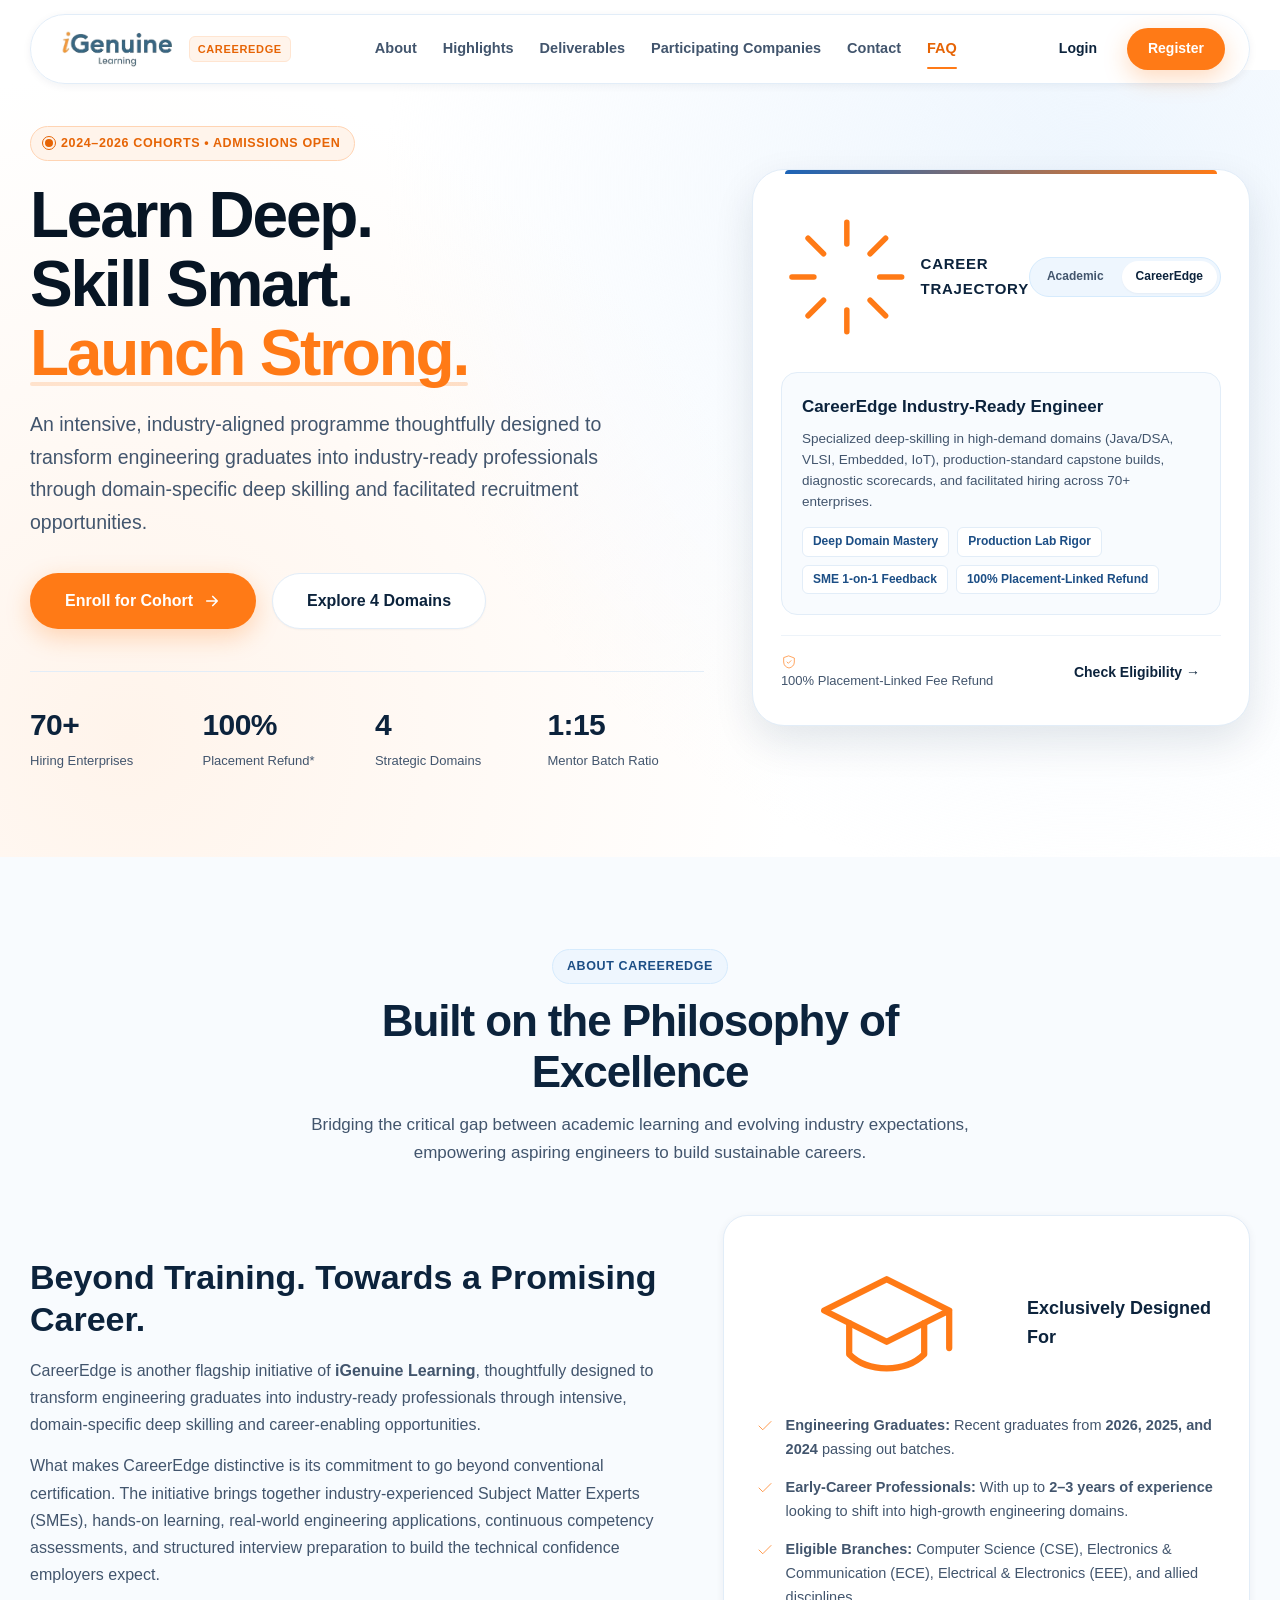
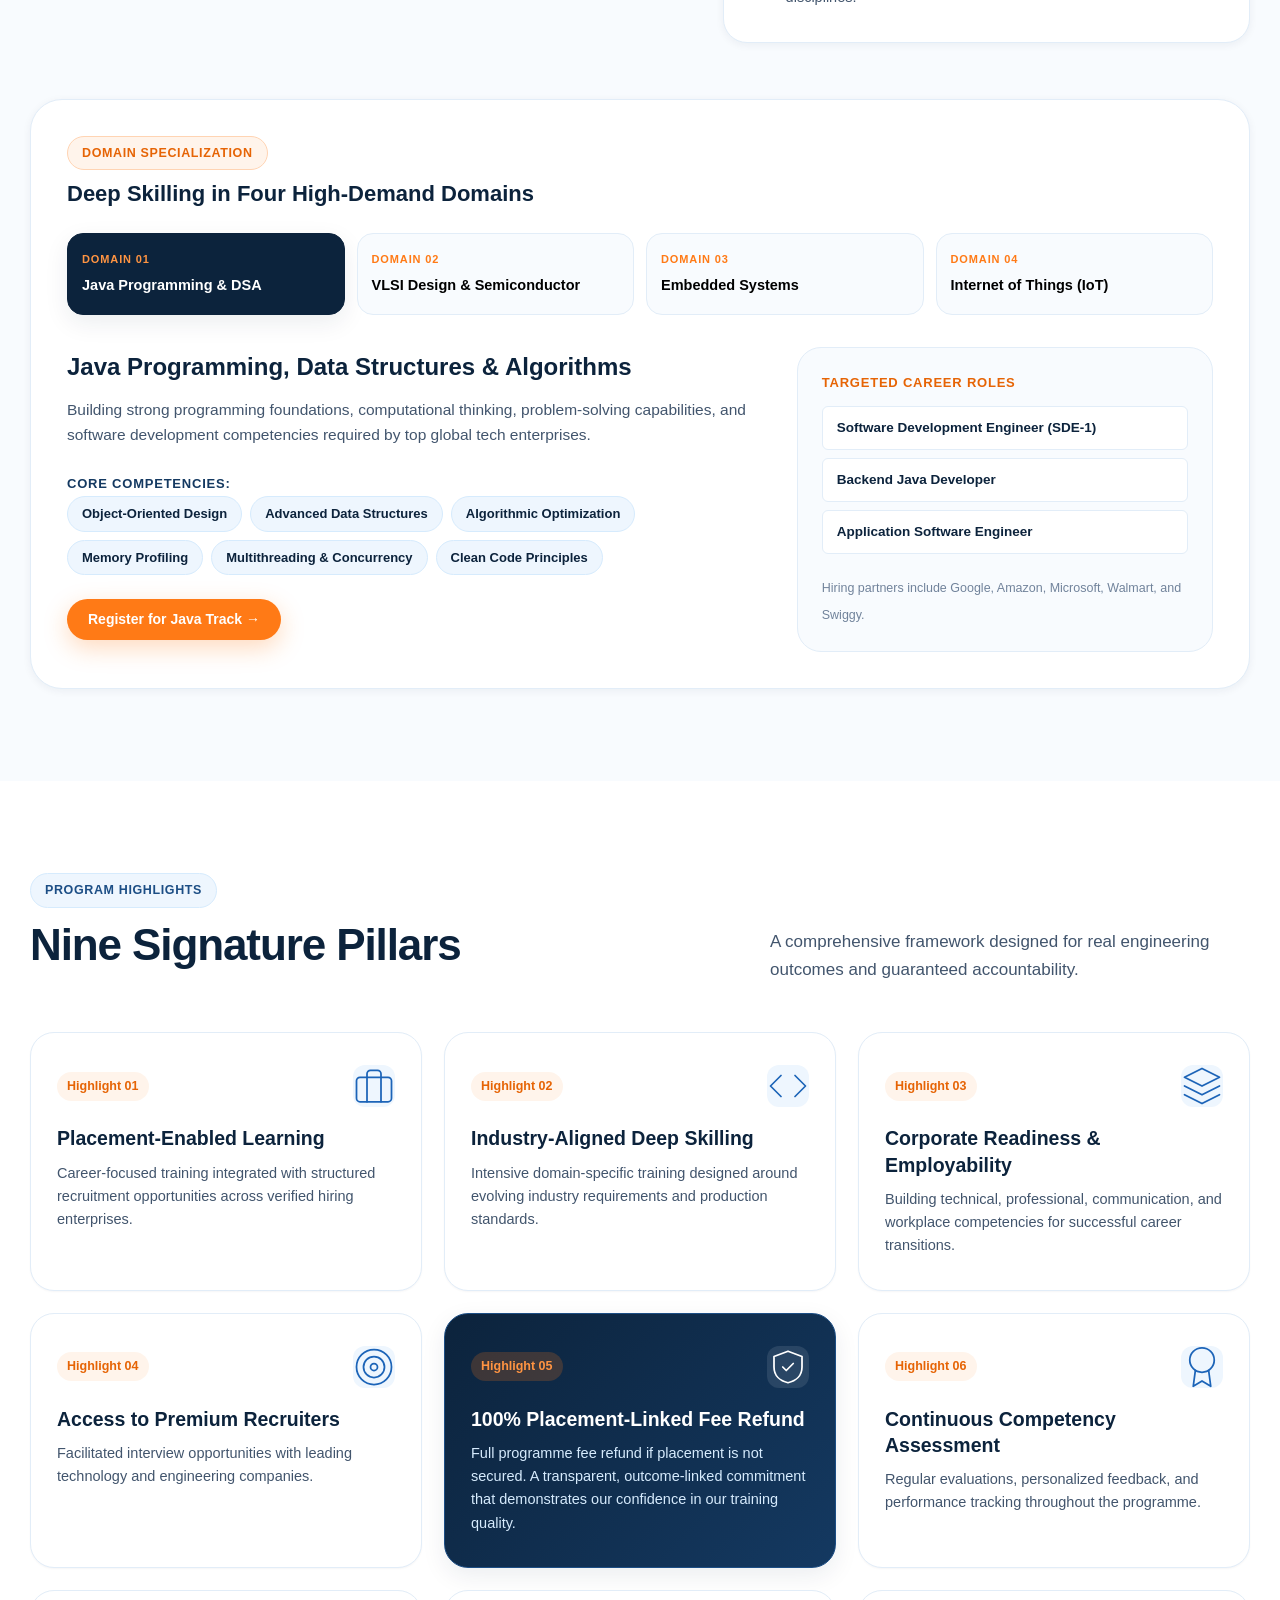
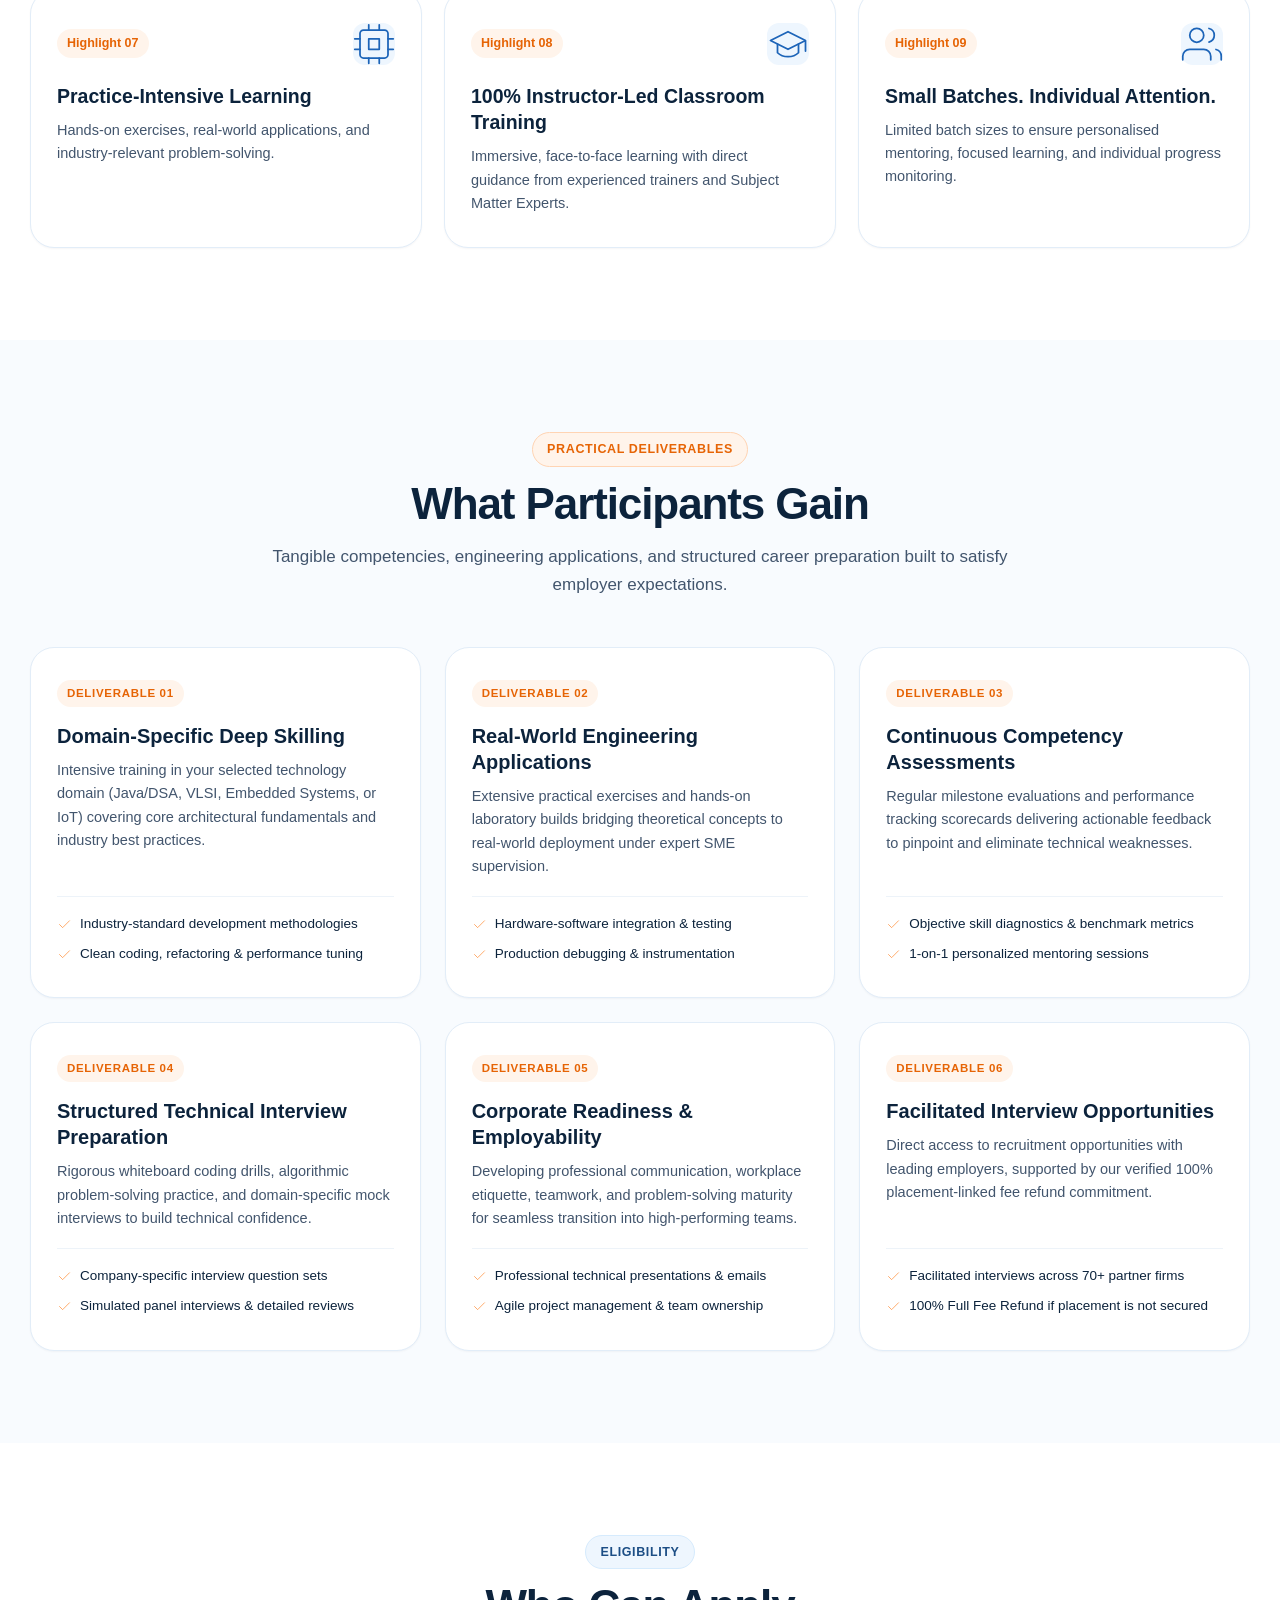
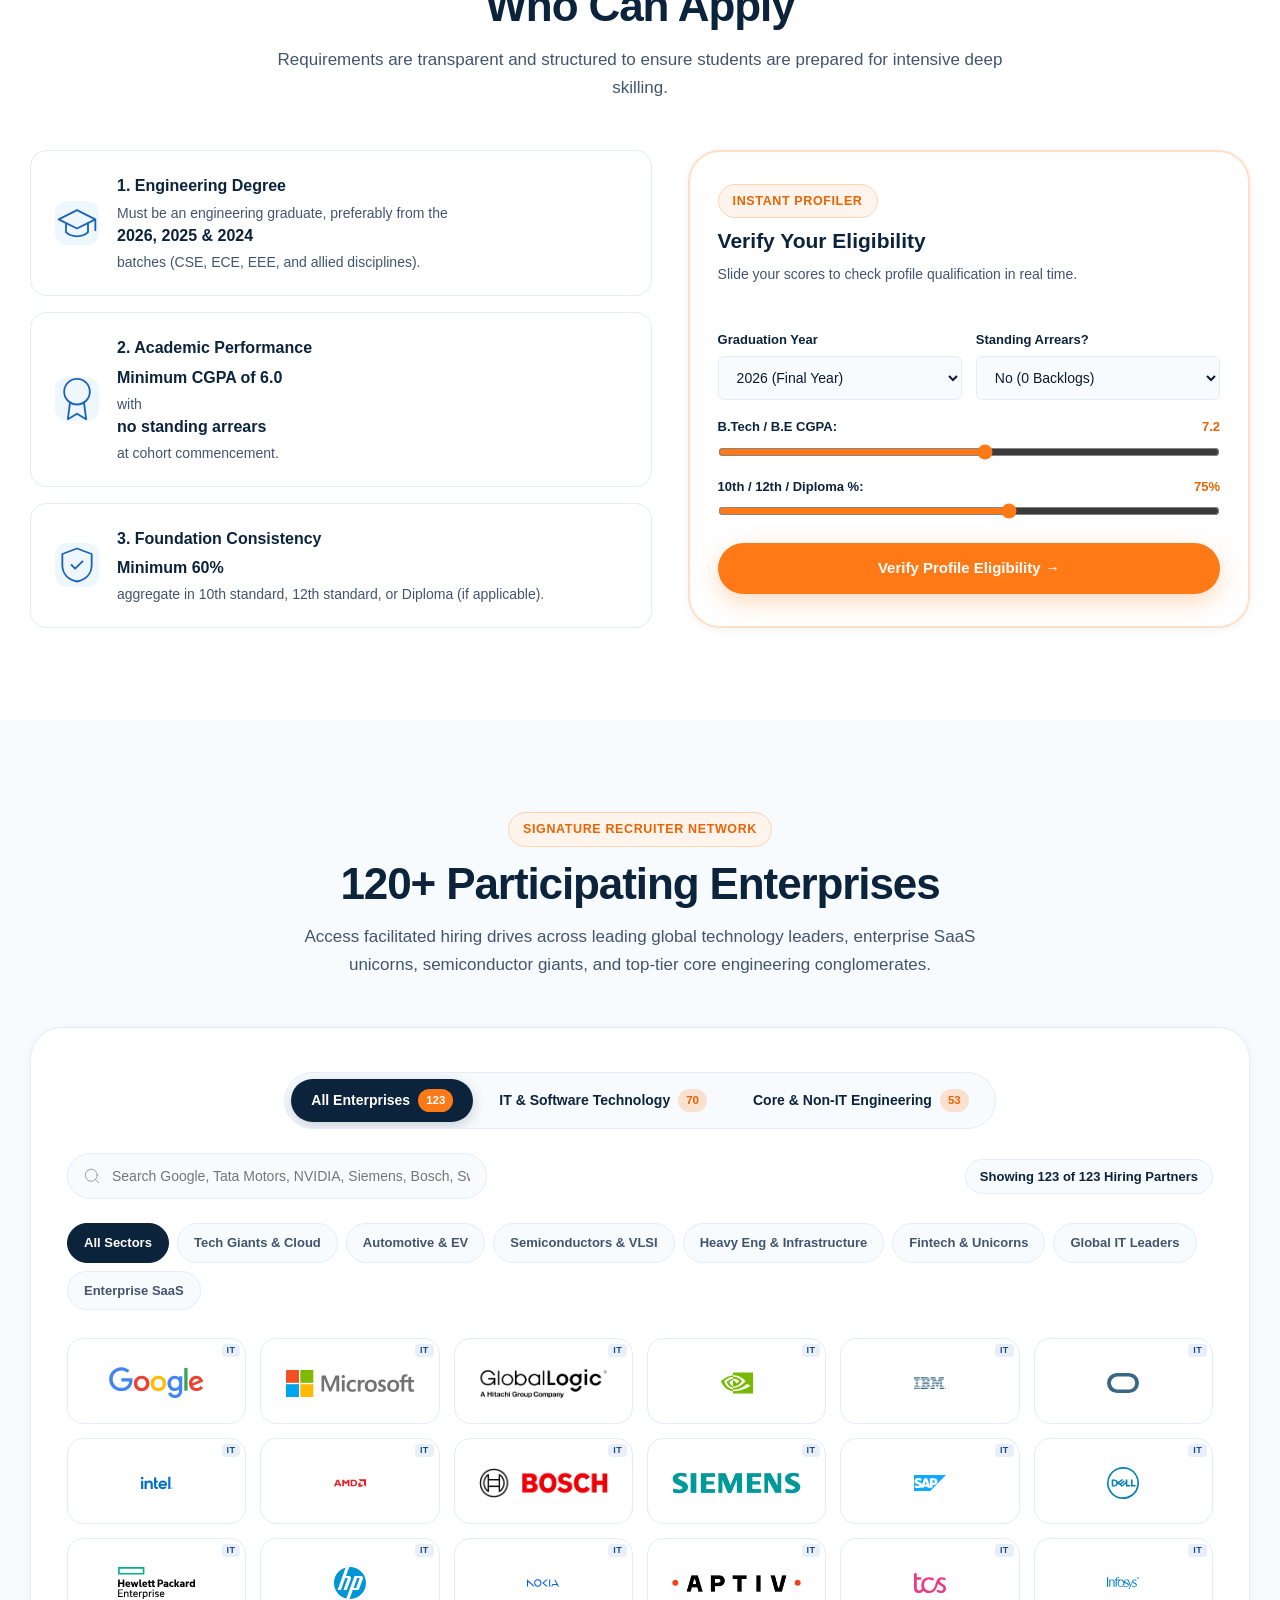
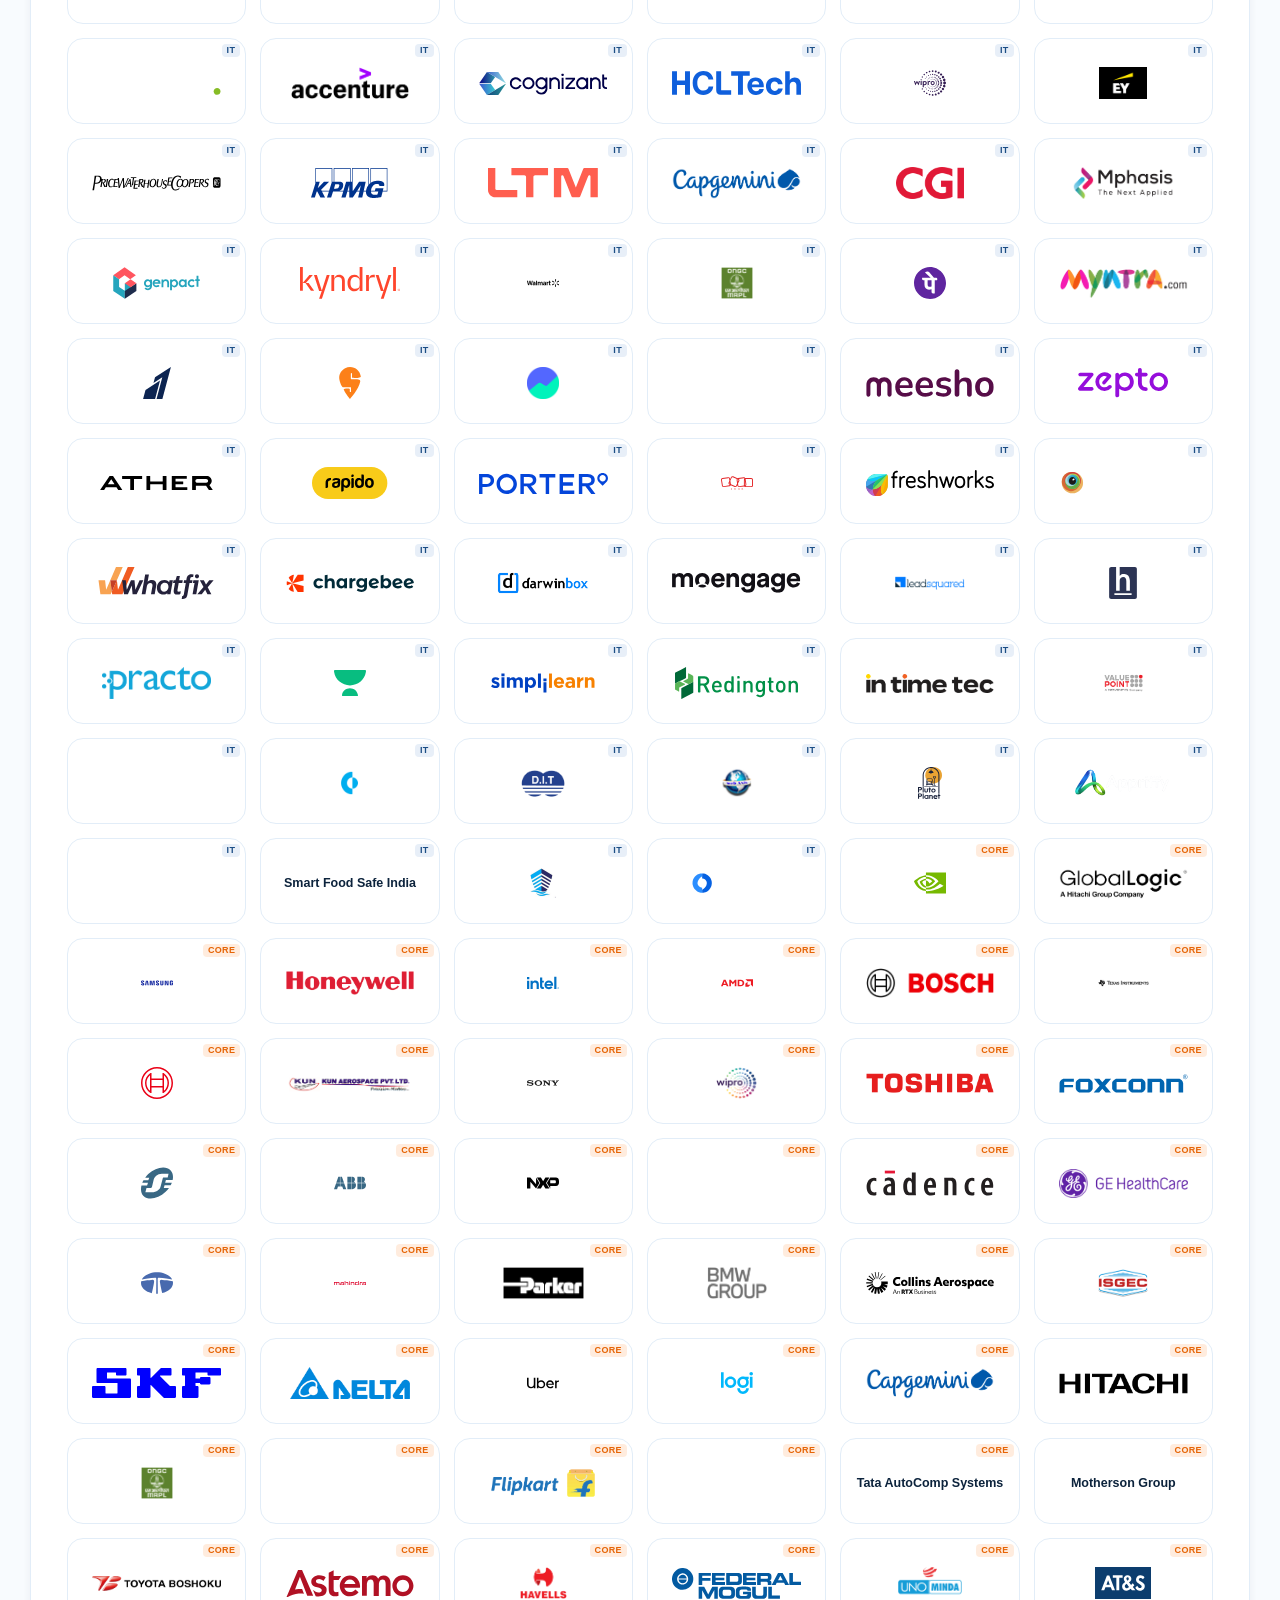
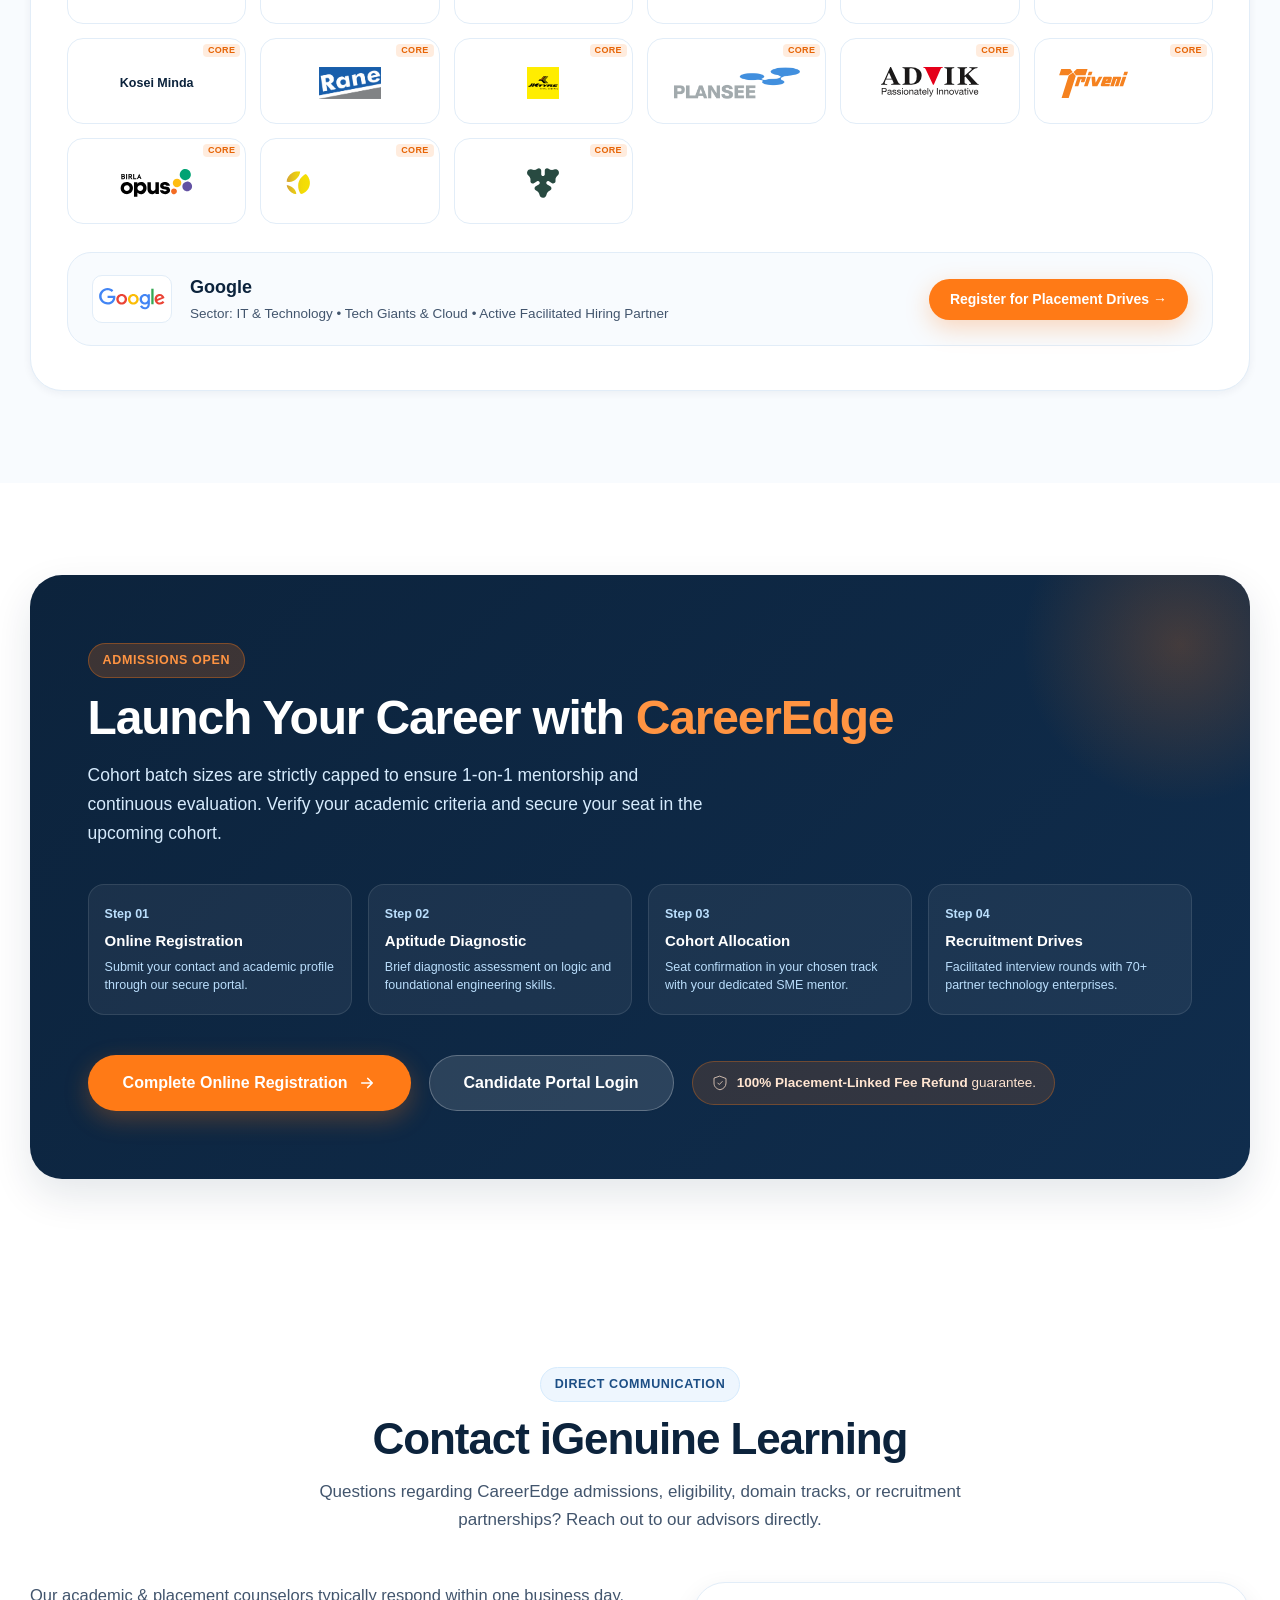
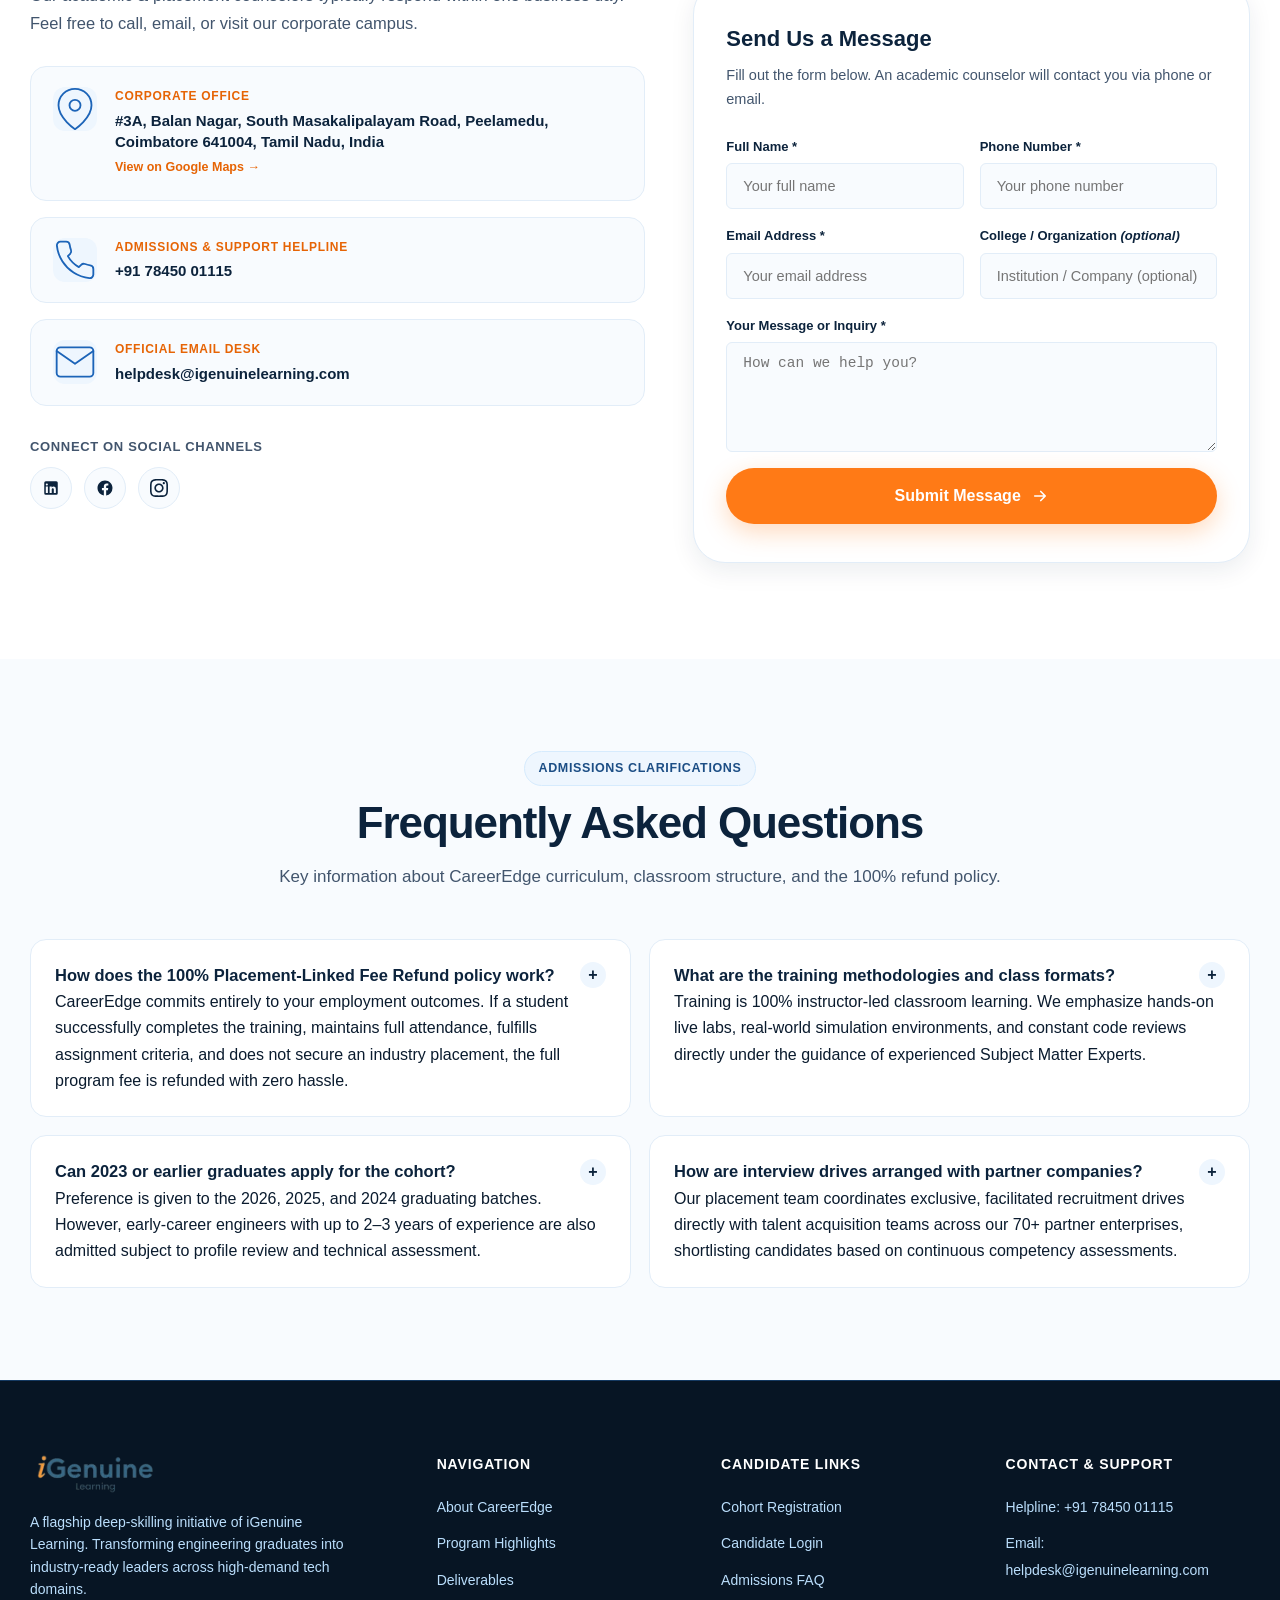
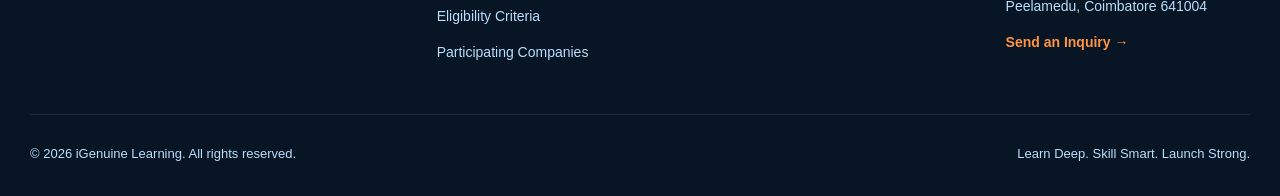
==== commit 21c86142: "Replace old site with new interactive CareerEdge design" ====
--- a/index.html
+++ b/index.html
@@ -3,574 +3,1134 @@
 <head>
   <meta charset="utf-8">
   <meta name="viewport" content="width=device-width, initial-scale=1">
-  <meta http-equiv="Content-Security-Policy" content="default-src 'self'; script-src 'self'; style-src 'self' 'unsafe-inline' https://fonts.googleapis.com; font-src https://fonts.gstatic.com; img-src 'self' data:; connect-src 'self'; frame-ancestors 'self'; base-uri 'self'; form-action 'self'">
+  <meta http-equiv="Content-Security-Policy" content="default-src 'self'; script-src 'self' 'unsafe-inline'; style-src 'self' 'unsafe-inline' https://fonts.googleapis.com; font-src https://fonts.gstatic.com; img-src 'self' data: https:; connect-src 'self'; frame-ancestors 'self'; base-uri 'self';">
   <meta name="referrer" content="strict-origin-when-cross-origin">
-  <title>iGenuine CareerEdge | iGenuine Learning</title>
-  <meta name="description" content="An intensive, industry-aligned programme to transform engineering graduates into industry-ready professionals with deep technical skills and real career opportunities.">
+  <title>iGenuine CareerEdge | Learn Deep. Skill Smart. Launch Strong.</title>
+  <meta name="description" content="Flagship career-acceleration initiative of iGenuine Learning. Domain-specific deep skilling in Java/DSA, VLSI, Embedded Systems, and IoT with guaranteed placement-enabled drives across 70+ partner enterprises.">
+  
+  <!-- Modern Clean Typography -->
   <link rel="preconnect" href="https://fonts.googleapis.com">
   <link rel="preconnect" href="https://fonts.gstatic.com" crossorigin>
-  <link href="https://fonts.googleapis.com/css2?family=Cormorant+Garamond:wght@600;700&family=Inter:wght@400;500;600;700;800&display=swap" rel="stylesheet">
+  <link href="https://fonts.googleapis.com/css2?family=Plus+Jakarta+Sans:wght@400;500;600;700;800&display=swap" rel="stylesheet">
+  
   <link rel="stylesheet" href="styles.css">
+  
+  <style>
+    /* Eligibility Section Perfect Visual Balance & Vertical Alignment */
+    .eligibility-layout {
+      display: grid;
+      grid-template-columns: 1.05fr 0.95fr;
+      gap: 36px;
+      align-items: stretch;
+    }
+    .elig-rule-cards {
+      display: flex;
+      flex-direction: column;
+      justify-content: space-between;
+      gap: 16px;
+      height: 100%;
+    }
+    .elig-rule {
+      flex: 1;
+      display: flex;
+      align-items: center;
+      gap: 18px;
+      padding: 22px 24px;
+      background: var(--white);
+      border: 1px solid var(--border-light);
+      border-radius: var(--radius-md);
+      transition: all var(--trans-fast);
+    }
+    .elig-rule:hover {
+      border-color: var(--blue-400);
+      transform: translateX(4px);
+      box-shadow: var(--shadow-xs);
+    }
+    .elig-rule__content {
+      flex: 1;
+    }
+    .elig-rule__content strong {
+      display: block;
+      font-size: 16px;
+      font-weight: 800;
+      color: var(--blue-900);
+      margin-bottom: 4px;
+    }
+    .elig-rule__content p {
+      font-size: 14px;
+      color: var(--ink-secondary);
+      line-height: 1.5;
+      margin: 0;
+    }
+    .elig-profiler {
+      height: 100%;
+      display: flex;
+      flex-direction: column;
+      justify-content: space-between;
+      padding: 32px 28px;
+    }
+    @media (max-width: 1024px) {
+      .eligibility-layout {
+        grid-template-columns: 1fr;
+      }
+      .elig-rule {
+        padding: 18px 20px;
+      }
+    }
+    /* Sector Tabs & Differentiated Company Tiles */
+    .sector-tabs-wrap {
+      display: flex;
+      justify-content: center;
+      margin-bottom: 24px;
+    }
+    .sector-tabs {
+      display: inline-flex;
+      background: var(--surface-subtle);
+      border: 1.5px solid var(--border-light);
+      border-radius: var(--radius-pill);
+      padding: 6px;
+      gap: 6px;
+      max-width: 100%;
+      overflow-x: auto;
+    }
+    .sector-tab-btn {
+      display: inline-flex;
+      align-items: center;
+      gap: 8px;
+      padding: 10px 20px;
+      border-radius: var(--radius-pill);
+      font-size: 14px;
+      font-weight: 700;
+      color: var(--blue-900);
+      background: transparent;
+      border: none;
+      cursor: pointer;
+      transition: all var(--trans-fast);
+      white-space: nowrap;
+    }
+    .sector-tab-btn:hover {
+      background: rgba(28, 100, 184, 0.08);
+    }
+    .sector-tab-btn.is-active {
+      background: var(--blue-900);
+      color: var(--white);
+      box-shadow: 0 4px 14px rgba(12, 35, 60, 0.2);
+    }
+    .tab-count {
+      font-size: 11.5px;
+      font-weight: 800;
+      padding: 2px 8px;
+      border-radius: var(--radius-pill);
+      background: rgba(255, 122, 22, 0.2);
+      color: var(--orange-600);
+    }
+    .sector-tab-btn.is-active .tab-count {
+      background: var(--orange-500);
+      color: var(--white);
+    }
+    .company-tile {
+      position: relative;
+      background: var(--white);
+      border: 1px solid var(--border-light);
+      border-radius: var(--radius-md);
+      padding: 16px 10px 12px;
+      display: flex;
+      flex-direction: column;
+      align-items: center;
+      justify-content: center;
+      min-height: 86px;
+      cursor: pointer;
+      transition: all var(--trans-fast);
+    }
+    .company-tile:hover {
+      transform: translateY(-3px);
+      border-color: var(--orange-400);
+      box-shadow: 0 8px 20px rgba(12, 35, 60, 0.08);
+    }
+    .company-tile.is-active {
+      border: 2px solid var(--orange-500);
+      box-shadow: 0 6px 18px rgba(255, 122, 22, 0.25);
+    }
+    .tile-sector-badge {
+      position: absolute;
+      top: 5px;
+      right: 5px;
+      font-size: 9px;
+      font-weight: 800;
+      letter-spacing: 0.04em;
+      padding: 2px 5px;
+      border-radius: 4px;
+      text-transform: uppercase;
+      line-height: 1;
+    }
+    .tile-sector-badge--it {
+      background: rgba(28, 100, 184, 0.1);
+      color: var(--blue-700);
+    }
+    .tile-sector-badge--core {
+      background: rgba(255, 122, 22, 0.14);
+      color: var(--orange-600);
+    }
+    .company-tile img {
+      max-height: 32px;
+      max-width: 82%;
+      width: auto;
+      object-fit: contain;
+      transition: transform var(--trans-fast);
+    }
+    .company-tile:hover img {
+      transform: scale(1.05);
+    }
+    .company-tile-name {
+      font-size: 12.5px;
+      font-weight: 700;
+      color: var(--blue-900);
+      text-align: center;
+      line-height: 1.3;
+    }
+    .companies-counter-badge {
+      font-size: 13px;
+      font-weight: 700;
+      color: var(--blue-900);
+      background: var(--surface-subtle);
+      padding: 6px 14px;
+      border-radius: var(--radius-pill);
+      border: 1px solid var(--border-light);
+    }
+  </style>
+  
+  <!-- Company Database & Interactive Engine -->
+  <script src="companies-data.js" defer></script>
   <script src="app.js" defer></script>
-  <script src="companies-data.js" defer></script>
-  <script src="companies.js" defer></script>
 </head>
 <body>
 
-<!-- Shared SVG icon set (line icons, stroke = currentColor) -->
+<!-- Dynamic Scroll Progress Line -->
+<div id="scroll-progress" aria-hidden="true"></div>
+
+<!-- Shared SVG Icon Assets -->
 <svg width="0" height="0" style="position:absolute" aria-hidden="true" focusable="false">
   <defs>
-    <symbol id="i-book" viewBox="0 0 24 24" fill="none" stroke="currentColor" stroke-width="1.7" stroke-linecap="round" stroke-linejoin="round"><path d="M2 5h6a4 4 0 0 1 4 4v11a3 3 0 0 0-3-3H2zM22 5h-6a4 4 0 0 0-4 4v11a3 3 0 0 1 3-3h7z"/></symbol>
-    <symbol id="i-box" viewBox="0 0 24 24" fill="none" stroke="currentColor" stroke-width="1.7" stroke-linecap="round" stroke-linejoin="round"><path d="M12 2l9 5v10l-9 5-9-5V7z"/><path d="M3 7l9 5 9-5M12 12v10"/></symbol>
-    <symbol id="i-chart" viewBox="0 0 24 24" fill="none" stroke="currentColor" stroke-width="1.7" stroke-linecap="round" stroke-linejoin="round"><path d="M3 21h18M6 17v-6M11 17V7M16 17v-4"/></symbol>
-    <symbol id="i-case" viewBox="0 0 24 24" fill="none" stroke="currentColor" stroke-width="1.7" stroke-linecap="round" stroke-linejoin="round"><rect x="3" y="7" width="18" height="13" rx="2"/><path d="M9 7V5a2 2 0 0 1 2-2h2a2 2 0 0 1 2 2v2M3 13h18"/></symbol>
-    <symbol id="i-target" viewBox="0 0 24 24" fill="none" stroke="currentColor" stroke-width="1.7" stroke-linecap="round" stroke-linejoin="round"><circle cx="12" cy="12" r="9"/><circle cx="12" cy="12" r="5"/><circle cx="12" cy="12" r="1.2"/></symbol>
-    <symbol id="i-code" viewBox="0 0 24 24" fill="none" stroke="currentColor" stroke-width="1.7" stroke-linecap="round" stroke-linejoin="round"><path d="M8 7l-5 5 5 5M16 7l5 5-5 5M14 4l-4 16"/></symbol>
-    <symbol id="i-chip" viewBox="0 0 24 24" fill="none" stroke="currentColor" stroke-width="1.7" stroke-linecap="round" stroke-linejoin="round"><rect x="6" y="6" width="12" height="12" rx="2"/><rect x="9.5" y="9.5" width="5" height="5"/><path d="M9 2v4M15 2v4M9 18v4M15 18v4M2 9h4M2 15h4M18 9h4M18 15h4"/></symbol>
-    <symbol id="i-gear" viewBox="0 0 24 24" fill="none" stroke="currentColor" stroke-width="1.7" stroke-linecap="round" stroke-linejoin="round"><circle cx="12" cy="12" r="3"/><path d="M12 2v3M12 19v3M4.9 4.9l2.1 2.1M17 17l2.1 2.1M2 12h3M19 12h3M4.9 19.1L7 17M17 7l2.1-2.1"/></symbol>
-    <symbol id="i-signal" viewBox="0 0 24 24" fill="none" stroke="currentColor" stroke-width="1.7" stroke-linecap="round" stroke-linejoin="round"><path d="M4 11a9 9 0 0 1 9 9M4 4a16 16 0 0 1 16 16"/><circle cx="5" cy="19" r="1.2"/></symbol>
-    <symbol id="i-search" viewBox="0 0 24 24" fill="none" stroke="currentColor" stroke-width="1.8" stroke-linecap="round"><circle cx="11" cy="11" r="7"/><path d="M20 20l-4-4"/></symbol>
-    <symbol id="i-arrow" viewBox="0 0 24 24" fill="none" stroke="currentColor" stroke-width="1.8" stroke-linecap="round" stroke-linejoin="round"><path d="M5 12h14M13 6l6 6-6 6"/></symbol>
-    <symbol id="i-shield" viewBox="0 0 24 24" fill="none" stroke="currentColor" stroke-width="1.7" stroke-linecap="round" stroke-linejoin="round"><path d="M12 3l8 3v6c0 5-3.5 8-8 9-4.5-1-8-4-8-9V6z"/><path d="M9 12l2 2 4-4"/></symbol>
-    <symbol id="i-trend" viewBox="0 0 24 24" fill="none" stroke="currentColor" stroke-width="1.7" stroke-linecap="round" stroke-linejoin="round"><path d="M3 17l6-6 4 4 8-8M15 7h6v6"/></symbol>
-    <symbol id="i-bolt" viewBox="0 0 24 24" fill="none" stroke="currentColor" stroke-width="1.7" stroke-linecap="round" stroke-linejoin="round"><path d="M13 2L4 14h7l-1 8 9-12h-7z"/></symbol>
-    <symbol id="i-users" viewBox="0 0 24 24" fill="none" stroke="currentColor" stroke-width="1.7" stroke-linecap="round" stroke-linejoin="round"><circle cx="9" cy="8" r="3.5"/><path d="M2 20c0-3.5 3-6 7-6s7 2.5 7 6M16 4.5a3.5 3.5 0 0 1 0 7M22 20c0-3-2-5.2-5-5.8"/></symbol>
-    <symbol id="i-person" viewBox="0 0 24 24" fill="none" stroke="currentColor" stroke-width="1.7" stroke-linecap="round" stroke-linejoin="round"><circle cx="12" cy="8" r="4"/><path d="M4 21c0-4 3.6-7 8-7s8 3 8 7"/></symbol>
-    <symbol id="i-grad" viewBox="0 0 24 24" fill="none" stroke="currentColor" stroke-width="1.7" stroke-linecap="round" stroke-linejoin="round"><path d="M2 9l10-5 10 5-10 5z"/><path d="M6 11v5c0 1.5 2.7 3 6 3s6-1.5 6-3v-5"/></symbol>
-    <symbol id="i-doc" viewBox="0 0 24 24" fill="none" stroke="currentColor" stroke-width="1.7" stroke-linecap="round" stroke-linejoin="round"><path d="M14 2H6a2 2 0 0 0-2 2v16a2 2 0 0 0 2 2h12a2 2 0 0 0 2-2V8z"/><path d="M14 2v6h6M8 13h8M8 17h5"/></symbol>
-    <symbol id="i-percent" viewBox="0 0 24 24" fill="none" stroke="currentColor" stroke-width="1.7" stroke-linecap="round" stroke-linejoin="round"><path d="M19 5L5 19"/><circle cx="6.5" cy="6.5" r="2.5"/><circle cx="17.5" cy="17.5" r="2.5"/></symbol>
-    <symbol id="i-layers" viewBox="0 0 24 24" fill="none" stroke="currentColor" stroke-width="1.7" stroke-linecap="round" stroke-linejoin="round"><path d="M12 2l10 5-10 5L2 7z"/><path d="M2 12l10 5 10-5M2 17l10 5 10-5"/></symbol>
-    <symbol id="i-download" viewBox="0 0 24 24" fill="none" stroke="currentColor" stroke-width="1.8" stroke-linecap="round" stroke-linejoin="round"><path d="M12 3v12M7 10l5 5 5-5M4 21h16"/></symbol>
-    <symbol id="i-mail" viewBox="0 0 24 24" fill="none" stroke="currentColor" stroke-width="1.7" stroke-linecap="round" stroke-linejoin="round"><rect x="3" y="5" width="18" height="14" rx="2"/><path d="M3 7l9 6 9-6"/></symbol>
-    <symbol id="i-linkedin" viewBox="0 0 24 24" fill="none" stroke="currentColor" stroke-width="1.7" stroke-linecap="round" stroke-linejoin="round"><rect x="3" y="3" width="18" height="18" rx="3"/><path d="M8 11v5M8 8v.01M12 16v-5c0-1.5 3-2 3 0v5"/></symbol>
-    <symbol id="i-x" viewBox="0 0 24 24" fill="none" stroke="currentColor" stroke-width="1.7" stroke-linecap="round"><path d="M4 4l16 16M20 4L4 20"/></symbol>
-    <symbol id="i-youtube" viewBox="0 0 24 24" fill="none" stroke="currentColor" stroke-width="1.7" stroke-linecap="round" stroke-linejoin="round"><rect x="2" y="5" width="20" height="14" rx="4"/><path d="M10 9l5 3-5 3z"/></symbol>
-    <symbol id="i-instagram" viewBox="0 0 24 24" fill="none" stroke="currentColor" stroke-width="1.7" stroke-linecap="round" stroke-linejoin="round"><rect x="3" y="3" width="18" height="18" rx="5"/><circle cx="12" cy="12" r="4"/><circle cx="17.5" cy="6.5" r=".6"/></symbol>
+    <symbol id="icon-arrow" viewBox="0 0 24 24" fill="none" stroke="currentColor" stroke-linecap="round" stroke-linejoin="round"><path d="M5 12h14M13 6l6 6-6 6"/></symbol>
+    <symbol id="icon-check" viewBox="0 0 24 24" fill="none" stroke="currentColor" stroke-linecap="round" stroke-linejoin="round"><polyline points="20 6 9 17 4 12"/></symbol>
+    <symbol id="icon-shield" viewBox="0 0 24 24" fill="none" stroke="currentColor" stroke-linecap="round" stroke-linejoin="round"><path d="M12 3l8 3v6c0 5-3.5 8-8 9-4.5-1-8-4-8-9V6z"/><polyline points="9 12 11 14 15 10"/></symbol>
+    <symbol id="icon-code" viewBox="0 0 24 24" fill="none" stroke="currentColor" stroke-linecap="round" stroke-linejoin="round"><polyline points="16 18 22 12 16 6"/><polyline points="8 6 2 12 8 18"/></symbol>
+    <symbol id="icon-chip" viewBox="0 0 24 24" fill="none" stroke="currentColor" stroke-linecap="round" stroke-linejoin="round"><rect x="4" y="4" width="16" height="16" rx="2"/><rect x="9" y="9" width="6" height="6"/><path d="M9 1v3M15 1v3M9 20v3M15 20v3M1 9h3M1 15h3M20 9h3M20 15h3"/></symbol>
+    <symbol id="icon-layers" viewBox="0 0 24 24" fill="none" stroke="currentColor" stroke-linecap="round" stroke-linejoin="round"><polygon points="12 2 2 7 12 12 22 7 12 2"/><polyline points="2 17 12 22 22 17"/><polyline points="2 12 12 17 22 12"/></symbol>
+    <symbol id="icon-target" viewBox="0 0 24 24" fill="none" stroke="currentColor" stroke-linecap="round" stroke-linejoin="round"><circle cx="12" cy="12" r="10"/><circle cx="12" cy="12" r="6"/><circle cx="12" cy="12" r="2"/></symbol>
+    <symbol id="icon-search" viewBox="0 0 24 24" fill="none" stroke="currentColor" stroke-linecap="round" stroke-linejoin="round"><circle cx="11" cy="11" r="8"/><line x1="21" y1="21" x2="16.65" y2="16.65"/></symbol>
+    <symbol id="icon-award" viewBox="0 0 24 24" fill="none" stroke="currentColor" stroke-linecap="round" stroke-linejoin="round"><circle cx="12" cy="8" r="7"/><polyline points="8.21 13.89 7 23 12 20 17 23 15.79 13.88"/></symbol>
+    <symbol id="icon-users" viewBox="0 0 24 24" fill="none" stroke="currentColor" stroke-linecap="round" stroke-linejoin="round"><path d="M17 21v-2a4 4 0 0 0-4-4H5a4 4 0 0 0-4 4v2"/><circle cx="9" cy="7" r="4"/><path d="M23 21v-2a4 4 0 0 0-3-3.87"/><path d="M16 3.13a4 4 0 0 1 0 7.75"/></symbol>
+    <symbol id="icon-briefcase" viewBox="0 0 24 24" fill="none" stroke="currentColor" stroke-linecap="round" stroke-linejoin="round"><rect x="2" y="7" width="20" height="14" rx="2" ry="2"/><path d="M16 21V5a2 2 0 0 0-2-2h-4a2 2 0 0 0-2 2v16"/></symbol>
+    <symbol id="icon-grad" viewBox="0 0 24 24" fill="none" stroke="currentColor" stroke-linecap="round" stroke-linejoin="round"><path d="M22 10v6M2 10l10-5 10 5-10 5z"/><path d="M6 12v5c3 3 9 3 12 0v-5"/></symbol>
+    <symbol id="icon-sparkle" viewBox="0 0 24 24" fill="none" stroke="currentColor" stroke-linecap="round" stroke-linejoin="round"><path d="M12 2v4M12 18v4M4.93 4.93l2.83 2.83M16.24 16.24l2.83 2.83M2 12h4M18 12h4M4.93 19.07l2.83-2.83M16.24 7.76l2.83-2.83"/></symbol>
+    <symbol id="icon-map-pin" viewBox="0 0 24 24" fill="none" stroke="currentColor" stroke-linecap="round" stroke-linejoin="round"><path d="M21 10c0 7-9 13-9 13s-9-6-9-13a9 9 0 0 1 18 0z"/><circle cx="12" cy="10" r="3"/></symbol>
+    <symbol id="icon-phone" viewBox="0 0 24 24" fill="none" stroke="currentColor" stroke-linecap="round" stroke-linejoin="round"><path d="M22 16.92v3a2 2 0 0 1-2.18 2 19.79 19.79 0 0 1-8.63-3.07 19.5 19.5 0 0 1-6-6 19.79 19.79 0 0 1-3.07-8.67A2 2 0 0 1 4.11 2h3a2 2 0 0 1 2 1.72 12.84 12.84 0 0 0 .7 2.81 2 2 0 0 1-.45 2.11L8.09 9.91a16 16 0 0 0 6 6l1.27-1.27a2 2 0 0 1 2.11-.45 12.84 12.84 0 0 0 2.81.7A2 2 0 0 1 22 16.92z"/></symbol>
+    <symbol id="icon-mail" viewBox="0 0 24 24" fill="none" stroke="currentColor" stroke-linecap="round" stroke-linejoin="round"><path d="M4 4h16c1.1 0 2 .9 2 2v12c0 1.1-.9 2-2 2H4c-1.1 0-2-.9-2-2V6c0-1.1.9-2 2-2z"/><polyline points="22,6 12,13 2,6"/></symbol>
   </defs>
 </svg>
 
-<a class="skip-link" href="#main">Skip to content</a>
-
-<!-- ============ HEADER ============ -->
+<!-- ============ FLOATING HEADER ============ -->
 <header class="site-header" id="top">
-  <div class="container header-inner">
-    <a class="brand" href="#top" aria-label="iGenuine Learning home">
-      <img src="assets/logo.png" alt="iGenuine Learning" width="132" height="52">
+  <div class="header-inner">
+    <a class="brand-wrap" href="#top" aria-label="iGenuine CareerEdge Home">
+      <img src="assets/logo.png" alt="iGenuine Learning" width="138" height="40">
+      <span class="brand-tag">CareerEdge</span>
     </a>
 
-    <nav class="primary-nav" id="primary-nav" aria-label="Primary">
+    <!-- Exactly six required navigation items in specified order -->
+    <nav class="primary-nav" id="primary-nav" aria-label="Primary Navigation">
       <a href="#about" aria-current="page">About</a>
       <a href="#highlights">Highlights</a>
       <a href="#deliverables">Deliverables</a>
       <a href="#companies">Participating Companies</a>
-      <a class="nav-auth-link nav-auth-link--login" href="/corpx-edge/admin-login.php">Login</a>
-      <a class="nav-auth-link nav-auth-link--register" href="/corpx-edge/register.php">Register</a>
+      <a href="#contact">Contact</a>
+      <a href="#faq">FAQ</a>
+      <div class="mobile-auth-links">
+        <a class="btn-login" href="/corpx-edge/admin-login.php">Login</a>
+        <a class="btn btn-primary btn-sm" href="/corpx-edge/register.php">Register</a>
+      </div>
     </nav>
 
+    <!-- Desktop Action Group -->
     <div class="header-actions">
-      <a class="btn btn--ghost btn--login" href="/corpx-edge/admin-login.php">Login</a>
-      <a class="btn btn--primary btn--nav" href="/corpx-edge/register.php">Register</a>
+      <a class="btn-login" href="/corpx-edge/admin-login.php">Login</a>
+      <a class="btn btn-primary btn-sm" href="/corpx-edge/register.php">Register</a>
     </div>
 
-    <button class="menu-toggle" type="button" aria-controls="primary-nav" aria-expanded="false" aria-label="Open menu">
-      <span></span><span></span><span></span>
+    <!-- Mobile Menu Button -->
+    <button class="menu-toggle" type="button" aria-controls="primary-nav" aria-expanded="false" aria-label="Toggle navigation menu">
+      <span></span>
+      <span></span>
+      <span></span>
     </button>
   </div>
 </header>
 
 <main id="main">
 
-<!-- ============ HERO ============ -->
-<section class="hero" aria-labelledby="hero-title">
-  <div class="container hero-grid">
-    <div class="hero-copy">
-      <p class="eyebrow">iGenuine CareerEdge</p>
-      <h1 id="hero-title" class="hero-title">
-        <span class="hero-title__line">Learn Deep.</span>
-        <span class="hero-title__line">Skill Smart.</span>
-        <span class="hero-title__line hero-title__line--accent">Launch Strong.</span>
-      </h1>
-      <p class="hero-lede">An intensive, industry-aligned program to transform engineering graduates into industry-ready professionals with deep technical skills and real career opportunities.</p>
-
-      <div class="cta-row">
-        <a class="btn btn--primary" href="/corpx-edge/register.php">Register Now <svg class="icon" aria-hidden="true"><use href="#i-arrow"/></svg></a>
-        <a class="btn btn--outline" href="#deliverables">Explore Deliverables</a>
-      </div>
-
-      <ul class="chips" aria-label="Programme highlights">
-        <li class="chip"><span class="chip__icon"><svg class="icon" aria-hidden="true"><use href="#i-case"/></svg></span>Placement-Enabled Learning</li>
-        <li class="chip"><span class="chip__icon"><svg class="icon" aria-hidden="true"><use href="#i-person"/></svg></span>Industry-Experienced Trainers</li>
-        <li class="chip"><span class="chip__icon"><svg class="icon" aria-hidden="true"><use href="#i-box"/></svg></span>Hands-on Practice</li>
-        <li class="chip"><span class="chip__icon"><svg class="icon" aria-hidden="true"><use href="#i-target"/></svg></span>Access to Top Recruiters</li>
-      </ul>
+  <!-- ============ HERO SECTION ============ -->
+  <section class="hero" aria-labelledby="hero-title">
+    <div class="container hero-grid">
+      <div class="hero-left">
+        <div class="hero-badge-row">
+          <span class="badge badge--orange">
+            <span class="pulse"></span> 2024–2026 Cohorts • Admissions Open
+          </span>
+        </div>
+
+        <h1 id="hero-title" class="hero-title">
+          Learn Deep.<br>
+          Skill Smart.<br>
+          <span class="highlight-line">Launch Strong.</span>
+        </h1>
+
+        <p class="hero-lede">
+          An intensive, industry-aligned programme thoughtfully designed to transform engineering graduates into industry-ready professionals through domain-specific deep skilling and facilitated recruitment opportunities.
+        </p>
+
+        <div class="hero-cta-cluster">
+          <a class="btn btn-primary btn-lg" href="/corpx-edge/register.php">
+            Enroll for Cohort <svg class="icon"><use href="#icon-arrow"/></svg>
+          </a>
+          <a class="btn btn-secondary btn-lg" href="#about">
+            Explore 4 Domains
+          </a>
+        </div>
+
+        <div class="hero-stats-band">
+          <div class="hero-stat">
+            <strong>70+</strong>
+            <span>Hiring Enterprises</span>
+          </div>
+          <div class="hero-stat">
+            <strong class="text-orange">100%</strong>
+            <span>Placement Refund*</span>
+          </div>
+          <div class="hero-stat">
+            <strong>4</strong>
+            <span>Strategic Domains</span>
+          </div>
+          <div class="hero-stat">
+            <strong>1:15</strong>
+            <span>Mentor Batch Ratio</span>
+          </div>
+        </div>
+      </div>
+
+      <!-- Hero Interactive Transformation Card -->
+      <div class="hero-interactive-card" role="region" aria-label="Career Trajectory Simulator">
+        <div class="card-header-bar">
+          <h3><svg class="icon" style="color:var(--orange-500);"><use href="#icon-sparkle"/></svg> Career Trajectory</h3>
+          <div class="toggle-tab-group" role="tablist">
+            <button type="button" class="toggle-tab-btn" data-trajectory="academic">Academic</button>
+            <button type="button" class="toggle-tab-btn is-active" data-trajectory="careeredge">CareerEdge</button>
+          </div>
+        </div>
+
+        <div class="trajectory-preview" id="trajectory-content">
+          <h4>CareerEdge Industry-Ready Engineer</h4>
+          <p>Specialized deep-skilling in high-demand domains (Java/DSA, VLSI, Embedded, IoT), production-standard capstone builds, diagnostic scorecards, and facilitated hiring across 70+ enterprises.</p>
+          <div class="trajectory-tags">
+            <span>Deep Domain Mastery</span>
+            <span>Production Lab Rigor</span>
+            <span>SME 1-on-1 Feedback</span>
+            <span>100% Placement-Linked Refund</span>
+          </div>
+        </div>
+
+        <div class="hero-interactive-foot">
+          <span><svg class="icon" style="width:16px;height:16px;vertical-align:middle;color:var(--orange-500);"><use href="#icon-shield"/></svg> 100% Placement-Linked Fee Refund</span>
+          <a href="#eligibility" class="btn btn-ghost btn-sm">Check Eligibility →</a>
+        </div>
+      </div>
     </div>
-
-    <!-- Career journey diagram: built from HTML, SVG connectors and CSS -->
-    <div class="journey" role="img" aria-label="Career journey: Learn industry-aligned skills, Practice on real projects, Build career-ready skills, Get placed in top companies, all around iGenuine CareerEdge">
-      <svg class="journey__rings" viewBox="0 0 100 100" preserveAspectRatio="none" aria-hidden="true">
-        <circle cx="50" cy="50" r="44" class="ring ring--dotted"/>
-        <circle cx="50" cy="50" r="30" class="ring"/>
-        <path class="spoke" d="M50 50 L21 19 M50 50 L79 19 M50 50 L21 81 M50 50 L79 81"/>
-      </svg>
-      <span class="node node--tl"></span><span class="node node--tr"></span>
-      <span class="node node--bl"></span><span class="node node--br"></span>
-
-      <div class="journey__core">
-        <span class="journey__core-brand">iGenuine</span>
-        <span class="journey__core-name">CareerEdge</span>
-      </div>
-
-      <div class="journey__card journey__card--tl">
-        <span class="journey__icon"><svg class="icon" aria-hidden="true"><use href="#i-book"/></svg></span>
-        <strong>Learn</strong><span>Industry-Aligned Skills</span>
-      </div>
-      <div class="journey__card journey__card--tr">
-        <span class="journey__icon journey__icon--orange"><svg class="icon" aria-hidden="true"><use href="#i-box"/></svg></span>
-        <strong>Practice</strong><span>on Real Projects</span>
-      </div>
-      <div class="journey__card journey__card--bl">
-        <span class="journey__icon"><svg class="icon" aria-hidden="true"><use href="#i-chart"/></svg></span>
-        <strong>Build</strong><span>Career-Ready Skills</span>
-      </div>
-      <div class="journey__card journey__card--br">
-        <span class="journey__icon journey__icon--orange"><svg class="icon" aria-hidden="true"><use href="#i-case"/></svg></span>
-        <strong>Get Placed</strong><span>in Top Companies</span>
-      </div>
+  </section>
+
+  <!-- ============ ABOUT SECTION ============ -->
+  <section class="section bg-subtle" id="about" aria-labelledby="about-title">
+    <div class="container">
+      <div class="section-head section-head--center">
+        <span class="badge">About CareerEdge</span>
+        <h2 id="about-title" class="section-title">Built on the Philosophy of Excellence</h2>
+        <p class="section-subtitle">Bridging the critical gap between academic learning and evolving industry expectations, empowering aspiring engineers to build sustainable careers.</p>
+      </div>
+
+      <div class="about-grid">
+        <div class="about-copy">
+          <h3>Beyond Training. Towards a Promising Career.</h3>
+          <p>CareerEdge is another flagship initiative of <strong>iGenuine Learning</strong>, thoughtfully designed to transform engineering graduates into industry-ready professionals through intensive, domain-specific deep skilling and career-enabling opportunities.</p>
+          <p>What makes CareerEdge distinctive is its commitment to go beyond conventional certification. The initiative brings together industry-experienced Subject Matter Experts (SMEs), hands-on learning, real-world engineering applications, continuous competency assessments, and structured interview preparation to build the technical confidence employers expect.</p>
+        </div>
+
+        <div class="audience-box">
+          <h4><svg class="icon" style="color:var(--orange-500);"><use href="#icon-grad"/></svg> Exclusively Designed For</h4>
+          <ul class="audience-list">
+            <li>
+              <svg class="icon"><use href="#icon-check"/></svg>
+              <span><strong>Engineering Graduates:</strong> Recent graduates from <strong>2026, 2025, and 2024</strong> passing out batches.</span>
+            </li>
+            <li>
+              <svg class="icon"><use href="#icon-check"/></svg>
+              <span><strong>Early-Career Professionals:</strong> With up to <strong>2–3 years of experience</strong> looking to shift into high-growth engineering domains.</span>
+            </li>
+            <li>
+              <svg class="icon"><use href="#icon-check"/></svg>
+              <span><strong>Eligible Branches:</strong> Computer Science (CSE), Electronics &amp; Communication (ECE), Electrical &amp; Electronics (EEE), and allied disciplines.</span>
+            </li>
+          </ul>
+        </div>
+      </div>
+
+      <!-- 4 Strategic Domains Interactive Deep-Dive -->
+      <div class="domains-container">
+        <div style="margin-bottom:20px;">
+          <span class="badge badge--orange">Domain Specialization</span>
+          <h3 style="font-size:22px; font-weight:800; color:var(--blue-900); margin-top:6px;">Deep Skilling in Four High-Demand Domains</h3>
+        </div>
+
+        <div class="domain-tab-row" role="tablist">
+          <button type="button" class="domain-btn is-active" data-domain="domain-1">
+            <span class="domain-step">Domain 01</span>
+            <span class="domain-name">Java Programming &amp; DSA</span>
+          </button>
+          <button type="button" class="domain-btn" data-domain="domain-2">
+            <span class="domain-step">Domain 02</span>
+            <span class="domain-name">VLSI Design &amp; Semiconductor</span>
+          </button>
+          <button type="button" class="domain-btn" data-domain="domain-3">
+            <span class="domain-step">Domain 03</span>
+            <span class="domain-name">Embedded Systems</span>
+          </button>
+          <button type="button" class="domain-btn" data-domain="domain-4">
+            <span class="domain-step">Domain 04</span>
+            <span class="domain-name">Internet of Things (IoT)</span>
+          </button>
+        </div>
+
+        <!-- Domain 01: Java & DSA -->
+        <div class="domain-panel is-active" id="domain-1">
+          <div class="domain-info">
+            <h4>Java Programming, Data Structures &amp; Algorithms</h4>
+            <p>Building strong programming foundations, computational thinking, problem-solving capabilities, and software development competencies required by top global tech enterprises.</p>
+            <span class="domain-subhead">Core Competencies:</span>
+            <div class="chips-list">
+              <span>Object-Oriented Design</span>
+              <span>Advanced Data Structures</span>
+              <span>Algorithmic Optimization</span>
+              <span>Memory Profiling</span>
+              <span>Multithreading &amp; Concurrency</span>
+              <span>Clean Code Principles</span>
+            </div>
+            <a class="btn btn-primary btn-sm" href="/corpx-edge/register.php?domain=java">Register for Java Track →</a>
+          </div>
+          <div class="domain-sidebar">
+            <h5>Targeted Career Roles</h5>
+            <div class="role-badge-list">
+              <div>Software Development Engineer (SDE-1)</div>
+              <div>Backend Java Developer</div>
+              <div>Application Software Engineer</div>
+            </div>
+            <span style="font-size:12.5px; color:var(--ink-muted);">Hiring partners include Google, Amazon, Microsoft, Walmart, and Swiggy.</span>
+          </div>
+        </div>
+
+        <!-- Domain 02: VLSI -->
+        <div class="domain-panel" id="domain-2">
+          <div class="domain-info">
+            <h4>VLSI Design &amp; Semiconductor Technologies</h4>
+            <p>Developing specialized competencies in digital design, verification, and semiconductor engineering aligned with India’s rapidly growing chip design industry.</p>
+            <span class="domain-subhead">Core Competencies:</span>
+            <div class="chips-list">
+              <span>Verilog / SystemVerilog</span>
+              <span>RTL Design &amp; Synthesis</span>
+              <span>Functional Verification (UVM)</span>
+              <span>Static Timing Analysis (STA)</span>
+              <span>CMOS Circuit Design</span>
+              <span>FPGA Prototyping</span>
+            </div>
+            <a class="btn btn-primary btn-sm" href="/corpx-edge/register.php?domain=vlsi">Register for VLSI Track →</a>
+          </div>
+          <div class="domain-sidebar">
+            <h5>Targeted Career Roles</h5>
+            <div class="role-badge-list">
+              <div>ASIC / FPGA Design Engineer</div>
+              <div>Digital Design Verification Engineer</div>
+              <div>Physical Design Trainee</div>
+            </div>
+            <span style="font-size:12.5px; color:var(--ink-muted);">Hiring partners include NVIDIA, Intel, AMD, and Qualcomm.</span>
+          </div>
+        </div>
+
+        <!-- Domain 03: Embedded Systems -->
+        <div class="domain-panel" id="domain-3">
+          <div class="domain-info">
+            <h4>Embedded Systems</h4>
+            <p>Building practical expertise in embedded C programming, microcontrollers, hardware–software integration, and real-time systems.</p>
+            <span class="domain-subhead">Core Competencies:</span>
+            <div class="chips-list">
+              <span>Embedded C &amp; Assembly</span>
+              <span>ARM Cortex Architectures</span>
+              <span>Device Driver Development</span>
+              <span>I2C, SPI, UART, CAN</span>
+              <span>Real-Time Operating Systems (RTOS)</span>
+              <span>Hardware Bring-up &amp; Testing</span>
+            </div>
+            <a class="btn btn-primary btn-sm" href="/corpx-edge/register.php?domain=embedded">Register for Embedded Track →</a>
+          </div>
+          <div class="domain-sidebar">
+            <h5>Targeted Career Roles</h5>
+            <div class="role-badge-list">
+              <div>Embedded Firmware Engineer</div>
+              <div>Automotive Systems Engineer</div>
+              <div>Hardware Integration Specialist</div>
+            </div>
+            <span style="font-size:12.5px; color:var(--ink-muted);">Hiring partners include Ather Energy, Cisco, and engineering R&amp;D firms.</span>
+          </div>
+        </div>
+
+        <!-- Domain 04: IoT -->
+        <div class="domain-panel" id="domain-4">
+          <div class="domain-info">
+            <h4>Internet of Things (IoT)</h4>
+            <p>Enabling graduates to design and develop intelligent, connected systems through sensors, communication technologies, and practical applications.</p>
+            <span class="domain-subhead">Core Competencies:</span>
+            <div class="chips-list">
+              <span>Sensors &amp; Actuator Interfacing</span>
+              <span>MQTT, CoAP &amp; REST Protocols</span>
+              <span>Edge Computing Architectures</span>
+              <span>Cloud IoT Gateways</span>
+              <span>Wireless Mesh Networking</span>
+              <span>Telemetry Data Pipelines</span>
+            </div>
+            <a class="btn btn-primary btn-sm" href="/corpx-edge/register.php?domain=iot">Register for IoT Track →</a>
+          </div>
+          <div class="domain-sidebar">
+            <h5>Targeted Career Roles</h5>
+            <div class="role-badge-list">
+              <div>IoT Solutions Developer</div>
+              <div>Connected Systems Engineer</div>
+              <div>Smart Automation Specialist</div>
+            </div>
+            <span style="font-size:12.5px; color:var(--ink-muted);">Hiring partners include DrinkPrime, Sysnet, and smart systems innovators.</span>
+          </div>
+        </div>
+      </div>
+    </div>
+  </section>
+
+  <!-- ============ HIGHLIGHTS SECTION ============ -->
+  <section class="section" id="highlights" aria-labelledby="highlights-title">
+    <div class="container">
+      <div class="section-head section-head--row">
+        <div>
+          <span class="badge">Program Highlights</span>
+          <h2 id="highlights-title" class="section-title">Nine Signature Pillars</h2>
+        </div>
+        <p class="section-subtitle" style="max-width:480px;">A comprehensive framework designed for real engineering outcomes and guaranteed accountability.</p>
+      </div>
+
+      <div class="bento-grid">
+        <!-- 01 -->
+        <div class="bento-box">
+          <div class="bento-head">
+            <span class="bento-idx">Highlight 01</span>
+            <span class="bento-icon"><svg class="icon"><use href="#icon-briefcase"/></svg></span>
+          </div>
+          <h3>Placement-Enabled Learning</h3>
+          <p>Career-focused training integrated with structured recruitment opportunities across verified hiring enterprises.</p>
+        </div>
+
+        <!-- 02 -->
+        <div class="bento-box">
+          <div class="bento-head">
+            <span class="bento-idx">Highlight 02</span>
+            <span class="bento-icon"><svg class="icon"><use href="#icon-code"/></svg></span>
+          </div>
+          <h3>Industry-Aligned Deep Skilling</h3>
+          <p>Intensive domain-specific training designed around evolving industry requirements and production standards.</p>
+        </div>
+
+        <!-- 03 -->
+        <div class="bento-box">
+          <div class="bento-head">
+            <span class="bento-idx">Highlight 03</span>
+            <span class="bento-icon"><svg class="icon"><use href="#icon-layers"/></svg></span>
+          </div>
+          <h3>Corporate Readiness &amp; Employability</h3>
+          <p>Building technical, professional, communication, and workplace competencies for successful career transitions.</p>
+        </div>
+
+        <!-- 04 -->
+        <div class="bento-box">
+          <div class="bento-head">
+            <span class="bento-idx">Highlight 04</span>
+            <span class="bento-icon"><svg class="icon"><use href="#icon-target"/></svg></span>
+          </div>
+          <h3>Access to Premium Recruiters</h3>
+          <p>Facilitated interview opportunities with leading technology and engineering companies.</p>
+        </div>
+
+        <!-- 05 Featured Guarantee -->
+        <div class="bento-box bento-box--guarantee">
+          <div class="bento-head">
+            <span class="bento-idx">Highlight 05</span>
+            <span class="bento-icon"><svg class="icon"><use href="#icon-shield"/></svg></span>
+          </div>
+          <h3>100% Placement-Linked Fee Refund</h3>
+          <p>Full programme fee refund if placement is not secured. A transparent, outcome-linked commitment that demonstrates our confidence in our training quality.</p>
+        </div>
+
+        <!-- 06 -->
+        <div class="bento-box">
+          <div class="bento-head">
+            <span class="bento-idx">Highlight 06</span>
+            <span class="bento-icon"><svg class="icon"><use href="#icon-award"/></svg></span>
+          </div>
+          <h3>Continuous Competency Assessment</h3>
+          <p>Regular evaluations, personalized feedback, and performance tracking throughout the programme.</p>
+        </div>
+
+        <!-- 07 -->
+        <div class="bento-box">
+          <div class="bento-head">
+            <span class="bento-idx">Highlight 07</span>
+            <span class="bento-icon"><svg class="icon"><use href="#icon-chip"/></svg></span>
+          </div>
+          <h3>Practice-Intensive Learning</h3>
+          <p>Hands-on exercises, real-world applications, and industry-relevant problem-solving.</p>
+        </div>
+
+        <!-- 08 -->
+        <div class="bento-box">
+          <div class="bento-head">
+            <span class="bento-idx">Highlight 08</span>
+            <span class="bento-icon"><svg class="icon"><use href="#icon-grad"/></svg></span>
+          </div>
+          <h3>100% Instructor-Led Classroom Training</h3>
+          <p>Immersive, face-to-face learning with direct guidance from experienced trainers and Subject Matter Experts.</p>
+        </div>
+
+        <!-- 09 -->
+        <div class="bento-box">
+          <div class="bento-head">
+            <span class="bento-idx">Highlight 09</span>
+            <span class="bento-icon"><svg class="icon"><use href="#icon-users"/></svg></span>
+          </div>
+          <h3>Small Batches. Individual Attention.</h3>
+          <p>Limited batch sizes to ensure personalised mentoring, focused learning, and individual progress monitoring.</p>
+        </div>
+      </div>
+    </div>
+  </section>
+
+  <!-- ============ DELIVERABLES SECTION ============ -->
+  <section class="section bg-subtle" id="deliverables" aria-labelledby="deliverables-title">
+    <div class="container">
+      <div class="section-head section-head--center">
+        <span class="badge badge--orange">Practical Deliverables</span>
+        <h2 id="deliverables-title" class="section-title">What Participants Gain</h2>
+        <p class="section-subtitle">Tangible competencies, engineering applications, and structured career preparation built to satisfy employer expectations.</p>
+      </div>
+
+      <div class="deliverables-grid">
+        <!-- Deliverable 01 -->
+        <div class="deliv-card">
+          <span class="deliv-tag">Deliverable 01</span>
+          <h3>Domain-Specific Deep Skilling</h3>
+          <p>Intensive training in your selected technology domain (Java/DSA, VLSI, Embedded Systems, or IoT) covering core architectural fundamentals and industry best practices.</p>
+          <ul class="deliv-points">
+            <li><svg class="icon"><use href="#icon-check"/></svg> Industry-standard development methodologies</li>
+            <li><svg class="icon"><use href="#icon-check"/></svg> Clean coding, refactoring &amp; performance tuning</li>
+          </ul>
+        </div>
+
+        <!-- Deliverable 02 -->
+        <div class="deliv-card">
+          <span class="deliv-tag">Deliverable 02</span>
+          <h3>Real-World Engineering Applications</h3>
+          <p>Extensive practical exercises and hands-on laboratory builds bridging theoretical concepts to real-world deployment under expert SME supervision.</p>
+          <ul class="deliv-points">
+            <li><svg class="icon"><use href="#icon-check"/></svg> Hardware-software integration &amp; testing</li>
+            <li><svg class="icon"><use href="#icon-check"/></svg> Production debugging &amp; instrumentation</li>
+          </ul>
+        </div>
+
+        <!-- Deliverable 03 -->
+        <div class="deliv-card">
+          <span class="deliv-tag">Deliverable 03</span>
+          <h3>Continuous Competency Assessments</h3>
+          <p>Regular milestone evaluations and performance tracking scorecards delivering actionable feedback to pinpoint and eliminate technical weaknesses.</p>
+          <ul class="deliv-points">
+            <li><svg class="icon"><use href="#icon-check"/></svg> Objective skill diagnostics &amp; benchmark metrics</li>
+            <li><svg class="icon"><use href="#icon-check"/></svg> 1-on-1 personalized mentoring sessions</li>
+          </ul>
+        </div>
+
+        <!-- Deliverable 04 -->
+        <div class="deliv-card">
+          <span class="deliv-tag">Deliverable 04</span>
+          <h3>Structured Technical Interview Preparation</h3>
+          <p>Rigorous whiteboard coding drills, algorithmic problem-solving practice, and domain-specific mock interviews to build technical confidence.</p>
+          <ul class="deliv-points">
+            <li><svg class="icon"><use href="#icon-check"/></svg> Company-specific interview question sets</li>
+            <li><svg class="icon"><use href="#icon-check"/></svg> Simulated panel interviews &amp; detailed reviews</li>
+          </ul>
+        </div>
+
+        <!-- Deliverable 05 -->
+        <div class="deliv-card">
+          <span class="deliv-tag">Deliverable 05</span>
+          <h3>Corporate Readiness &amp; Employability</h3>
+          <p>Developing professional communication, workplace etiquette, teamwork, and problem-solving maturity for seamless transition into high-performing teams.</p>
+          <ul class="deliv-points">
+            <li><svg class="icon"><use href="#icon-check"/></svg> Professional technical presentations &amp; emails</li>
+            <li><svg class="icon"><use href="#icon-check"/></svg> Agile project management &amp; team ownership</li>
+          </ul>
+        </div>
+
+        <!-- Deliverable 06 -->
+        <div class="deliv-card">
+          <span class="deliv-tag">Deliverable 06</span>
+          <h3>Facilitated Interview Opportunities</h3>
+          <p>Direct access to recruitment opportunities with leading employers, supported by our verified 100% placement-linked fee refund commitment.</p>
+          <ul class="deliv-points">
+            <li><svg class="icon"><use href="#icon-check"/></svg> Facilitated interviews across 70+ partner firms</li>
+            <li><svg class="icon"><use href="#icon-check"/></svg> 100% Full Fee Refund if placement is not secured</li>
+          </ul>
+        </div>
+      </div>
+    </div>
+  </section>
+
+  <!-- ============ ELIGIBILITY SECTION & INTERACTIVE CHECKER ============ -->
+  <section class="section" id="eligibility" aria-labelledby="eligibility-title">
+    <div class="container">
+      <div class="section-head section-head--center">
+        <span class="badge">Eligibility</span>
+        <h2 id="eligibility-title" class="section-title">Who Can Apply</h2>
+        <p class="section-subtitle">Requirements are transparent and structured to ensure students are prepared for intensive deep skilling.</p>
+      </div>
+
+      <div class="eligibility-layout">
+        <!-- Left: 3 Criteria Cards aligned with Profiler -->
+        <div class="elig-rule-cards">
+          <div class="elig-rule">
+            <span class="elig-rule__icon"><svg class="icon"><use href="#icon-grad"/></svg></span>
+            <div class="elig-rule__content">
+              <strong>1. Engineering Degree</strong>
+              <p>Must be an engineering graduate, preferably from the <strong>2026, 2025 &amp; 2024</strong> batches (CSE, ECE, EEE, and allied disciplines).</p>
+            </div>
+          </div>
+
+          <div class="elig-rule">
+            <span class="elig-rule__icon"><svg class="icon"><use href="#icon-award"/></svg></span>
+            <div class="elig-rule__content">
+              <strong>2. Academic Performance</strong>
+              <p><strong>Minimum CGPA of 6.0</strong> with <strong>no standing arrears</strong> at cohort commencement.</p>
+            </div>
+          </div>
+
+          <div class="elig-rule">
+            <span class="elig-rule__icon"><svg class="icon"><use href="#icon-shield"/></svg></span>
+            <div class="elig-rule__content">
+              <strong>3. Foundation Consistency</strong>
+              <p><strong>Minimum 60%</strong> aggregate in 10th standard, 12th standard, or Diploma (if applicable).</p>
+            </div>
+          </div>
+        </div>
+
+        <!-- Right: Interactive Eligibility Profiler Tool -->
+        <div class="elig-profiler">
+          <div class="elig-profiler-head">
+            <span class="badge badge--orange">Instant Profiler</span>
+            <h4>Verify Your Eligibility</h4>
+            <p>Slide your scores to check profile qualification in real time.</p>
+          </div>
+
+          <form class="profiler-form" id="eligibility-profiler-form" novalidate>
+            <div class="form-row">
+              <div class="form-field">
+                <label for="calc-grad-year">Graduation Year</label>
+                <select id="calc-grad-year">
+                  <option value="2026" selected>2026 (Final Year)</option>
+                  <option value="2025">2025 (Graduate)</option>
+                  <option value="2024">2024 (Graduate)</option>
+                  <option value="other">2023 or Earlier</option>
+                </select>
+              </div>
+              <div class="form-field">
+                <label for="calc-arrears">Standing Arrears?</label>
+                <select id="calc-arrears">
+                  <option value="no" selected>No (0 Backlogs)</option>
+                  <option value="yes">Yes (Have Arrears)</option>
+                </select>
+              </div>
+            </div>
+
+            <div class="form-field">
+              <label for="slider-cgpa">B.Tech / B.E CGPA: <span id="val-cgpa">7.2</span></label>
+              <div class="range-slider-wrap">
+                <input type="range" id="slider-cgpa" min="4.0" max="10.0" step="0.1" value="7.2">
+              </div>
+            </div>
+
+            <div class="form-field">
+              <label for="slider-percent">10th / 12th / Diploma %: <span id="val-percent">75%</span></label>
+              <div class="range-slider-wrap">
+                <input type="range" id="slider-percent" min="40" max="100" step="1" value="75">
+              </div>
+            </div>
+
+            <button type="submit" class="btn btn-primary" style="width:100%; margin-top:8px;">
+              Verify Profile Eligibility →
+            </button>
+
+            <div class="eligibility-output" id="profiler-output" role="status" aria-live="polite"></div>
+          </form>
+        </div>
+      </div>
+    </div>
+  </section>
+
+  <!-- ============ PARTICIPATING COMPANIES SECTION (SIGNATURE DIRECTORY) ============ -->
+  <section class="section bg-subtle" id="companies" aria-labelledby="companies-title">
+    <div class="container">
+      <div class="section-head section-head--center">
+        <span class="badge badge--orange">Signature Recruiter Network</span>
+        <h2 id="companies-title" class="section-title">120+ Participating Enterprises</h2>
+        <p class="section-subtitle">Access facilitated hiring drives across leading global technology leaders, enterprise SaaS unicorns, semiconductor giants, and top-tier core engineering conglomerates.</p>
+      </div>
+
+      <div class="companies-signature-wrap">
+        <!-- Master Sector Differentiation Switcher -->
+        <div class="sector-tabs-wrap">
+          <div class="sector-tabs" role="tablist" aria-label="Company Sector Tabs">
+            <button type="button" class="sector-tab-btn is-active" data-sector="all">
+              All Enterprises <span class="tab-count">123</span>
+            </button>
+            <button type="button" class="sector-tab-btn" data-sector="it">
+              IT &amp; Software Technology <span class="tab-count">70</span>
+            </button>
+            <button type="button" class="sector-tab-btn" data-sector="core">
+              Core &amp; Non-IT Engineering <span class="tab-count">53</span>
+            </button>
+          </div>
+        </div>
+
+        <!-- Search & Filter Controls -->
+        <div class="companies-toolbar">
+          <div class="search-input-box">
+            <svg class="icon"><use href="#icon-search"/></svg>
+            <input type="text" id="company-search-field" placeholder="Search Google, Tata Motors, NVIDIA, Siemens, Bosch, Swiggy..." aria-label="Search companies">
+          </div>
+          <span class="companies-counter-badge" id="companies-counter">Showing 123 Hiring Partners</span>
+        </div>
+
+        <!-- Sub-Domain Filter Chips -->
+        <div class="category-chips-row" id="company-category-chips" role="tablist">
+          <button type="button" class="category-chip is-active" data-cat-group="all">All Sectors</button>
+          <button type="button" class="category-chip" data-cat-group="Tech Giants &amp; Cloud">Tech Giants &amp; Cloud</button>
+          <button type="button" class="category-chip" data-cat-group="Automotive &amp; EV">Automotive &amp; EV</button>
+          <button type="button" class="category-chip" data-cat-group="Semiconductors &amp; Systems">Semiconductors &amp; VLSI</button>
+          <button type="button" class="category-chip" data-cat-group="Heavy Eng &amp; Infrastructure">Heavy Eng &amp; Infrastructure</button>
+          <button type="button" class="category-chip" data-cat-group="Fintech &amp; Unicorns">Fintech &amp; Unicorns</button>
+          <button type="button" class="category-chip" data-cat-group="Consulting &amp; IT Leaders">Global IT Leaders</button>
+          <button type="button" class="category-chip" data-cat-group="SaaS &amp; Enterprise">Enterprise SaaS</button>
+        </div>
+
+        <!-- Dynamic Company Directory Grid (Displays All Companies Without Internal Scrolling) -->
+        <div class="directory-grid" id="companies-directory-grid"></div>
+
+        <!-- Selected Company Inspector Bar -->
+        <div class="company-inspector" id="company-inspector-box">
+          <div class="inspector-identity">
+            <div class="inspector-thumb" id="inspector-thumb">
+              <img src="assets/brand-logos/google.svg" alt="Google logo">
+            </div>
+            <div class="inspector-details">
+              <h4 id="inspector-heading">Google</h4>
+              <p id="inspector-sub">Sector: IT &amp; Technology • Tech Giants &amp; Cloud • Active Facilitated Hiring Partner</p>
+            </div>
+          </div>
+          <a href="/corpx-edge/register.php" class="btn btn-primary btn-sm">Register for Placement Drives →</a>
+        </div>
+      </div>
+    </div>
+  </section>
+
+  <!-- ============ REGISTRATION SECTION ============ -->
+  <section class="section" id="register" aria-labelledby="register-title">
+    <div class="container">
+      <div class="register-banner">
+        <span class="badge badge--orange" style="background:rgba(255,122,22,0.2);color:var(--orange-400);border-color:rgba(255,122,22,0.35);">Admissions Open</span>
+        <h2 id="register-title">Launch Your Career with <span style="color:var(--orange-400);">CareerEdge</span></h2>
+        <p>
+          Cohort batch sizes are strictly capped to ensure 1-on-1 mentorship and continuous evaluation. Verify your academic criteria and secure your seat in the upcoming cohort.
+        </p>
+
+        <div class="admission-pipeline">
+          <div class="pipeline-step">
+            <span class="step-num">Step 01</span>
+            <h5>Online Registration</h5>
+            <span>Submit your contact and academic profile through our secure portal.</span>
+          </div>
+          <div class="pipeline-step">
+            <span class="step-num">Step 02</span>
+            <h5>Aptitude Diagnostic</h5>
+            <span>Brief diagnostic assessment on logic and foundational engineering skills.</span>
+          </div>
+          <div class="pipeline-step">
+            <span class="step-num">Step 03</span>
+            <h5>Cohort Allocation</h5>
+            <span>Seat confirmation in your chosen track with your dedicated SME mentor.</span>
+          </div>
+          <div class="pipeline-step">
+            <span class="step-num">Step 04</span>
+            <h5>Recruitment Drives</h5>
+            <span>Facilitated interview rounds with 70+ partner technology enterprises.</span>
+          </div>
+        </div>
+
+        <div class="register-actions-row">
+          <a class="btn btn-primary btn-lg" href="/corpx-edge/register.php">
+            Complete Online Registration <svg class="icon"><use href="#icon-arrow"/></svg>
+          </a>
+          <a class="btn btn-secondary btn-lg" href="/corpx-edge/admin-login.php" style="background:rgba(255,255,255,0.12); color:var(--white); border-color:rgba(255,255,255,0.25);">
+            Candidate Portal Login
+          </a>
+          <div class="guarantee-pill">
+            <svg class="icon" style="width:18px;height:18px;"><use href="#icon-shield"/></svg>
+            <span><strong>100% Placement-Linked Fee Refund</strong> guarantee.</span>
+          </div>
+        </div>
+      </div>
+    </div>
+  </section>
+
+  <!-- ============ CONTACT SECTION ============ -->
+  <section class="contact-section" id="contact" aria-labelledby="contact-title">
+    <div class="container">
+      <div class="section-head section-head--center">
+        <span class="badge">Direct Communication</span>
+        <h2 id="contact-title" class="section-title">Contact iGenuine Learning</h2>
+        <p class="section-subtitle">Questions regarding CareerEdge admissions, eligibility, domain tracks, or recruitment partnerships? Reach out to our advisors directly.</p>
+      </div>
+
+      <div class="contact-layout">
+        <!-- Left: Office & Helpline Directory -->
+        <div class="contact-info-block">
+          <p class="contact-lede">Our academic &amp; placement counselors typically respond within one business day. Feel free to call, email, or visit our corporate campus.</p>
+          
+          <div class="contact-cards-stack">
+            <!-- Office Card -->
+            <a class="contact-card-link" href="https://maps.google.com/?q=Balan+Nagar+Peelamedu+Coimbatore+641004" target="_blank" rel="noopener" aria-label="Open iGenuine Corporate Office location in Google Maps">
+              <div class="contact-card-link__icon">
+                <svg class="icon"><use href="#icon-map-pin"/></svg>
+              </div>
+              <div>
+                <strong>Corporate Office</strong>
+                <p>#3A, Balan Nagar, South Masakalipalayam Road, Peelamedu, Coimbatore 641004, Tamil Nadu, India</p>
+                <span style="font-size:12.5px; color:var(--orange-600); font-weight:700; display:inline-block; margin-top:4px;">View on Google Maps →</span>
+              </div>
+            </a>
+
+            <!-- Phone / Helpline Card -->
+            <a class="contact-card-link" href="tel:+917845001115" aria-label="Call Admissions Helpline +91 78450 01115">
+              <div class="contact-card-link__icon">
+                <svg class="icon"><use href="#icon-phone"/></svg>
+              </div>
+              <div>
+                <strong>Admissions &amp; Support Helpline</strong>
+                <p style="color:var(--blue-900); font-weight:700;">+91 78450 01115</p>
+              </div>
+            </a>
+
+            <!-- Email Card -->
+            <a class="contact-card-link" href="mailto:helpdesk@igenuinelearning.com" aria-label="Email helpdesk@igenuinelearning.com">
+              <div class="contact-card-link__icon">
+                <svg class="icon"><use href="#icon-mail"/></svg>
+              </div>
+              <div>
+                <strong>Official Email Desk</strong>
+                <p style="color:var(--blue-900); font-weight:700;">helpdesk@igenuinelearning.com</p>
+              </div>
+            </a>
+          </div>
+
+          <!-- Social Handles -->
+          <div>
+            <span style="font-size:13px; font-weight:700; color:var(--ink-secondary); text-transform:uppercase; letter-spacing:0.05em; display:block; margin-bottom:10px;">Connect on Social Channels</span>
+            <div class="contact-social-row">
+              <a class="social-btn" href="https://in.linkedin.com/company/igenuinelearning" target="_blank" rel="noopener" aria-label="iGenuine Learning LinkedIn">
+                <svg viewBox="0 0 24 24"><path d="M19 3a2 2 0 0 1 2 2v14a2 2 0 0 1-2 2H5a2 2 0 0 1-2-2V5a2 2 0 0 1 2-2h14m-.5 15.5v-5.3a3.26 3.26 0 0 0-3.26-3.26c-.85 0-1.84.52-2.28 1.3v-1.11h-2.79v8.37h2.79v-4.93c0-.77.62-1.4 1.39-1.4a1.4 1.4 0 0 1 1.4 1.4v4.93h2.75M6.46 8.76a1.4 1.4 0 1 0-.01-2.8 1.4 1.4 0 0 0 .01 2.8m1.4 9.74v-8.37H5.06v8.37h2.8z"/></svg>
+              </a>
+              <a class="social-btn" href="https://www.facebook.com/iGenuine" target="_blank" rel="noopener" aria-label="iGenuine Learning Facebook">
+                <svg viewBox="0 0 24 24"><path d="M12 2.04c-5.5 0-10 4.49-10 10.02 0 5 3.66 9.15 8.44 9.9v-7H7.9v-2.9h2.54V9.85c0-2.51 1.49-3.89 3.78-3.89 1.09 0 2.23.19 2.23.19v2.47h-1.26c-1.24 0-1.63.77-1.63 1.56v1.88h2.78l-.45 2.9h-2.33v7a10 10 0 0 0 8.44-9.9c0-5.53-4.5-10.02-10-10.02z"/></svg>
+              </a>
+              <a class="social-btn" href="https://www.instagram.com/igenuine_learning/" target="_blank" rel="noopener" aria-label="iGenuine Learning Instagram">
+                <svg viewBox="0 0 24 24"><path d="M12 2.163c3.204 0 3.584.012 4.85.07 3.252.148 4.771 1.691 4.919 4.919.058 1.265.069 1.645.069 4.849 0 3.205-.012 3.584-.069 4.849-.149 3.225-1.664 4.771-4.919 4.919-1.266.058-1.644.07-4.85.07-3.204 0-3.584-.012-4.849-.07-3.26-.149-4.771-1.699-4.919-4.92-.058-1.265-.07-1.644-.07-4.849 0-3.204.013-3.583.07-4.849.149-3.227 1.664-4.771 4.919-4.919 1.266-.057 1.645-.069 4.849-.069zm0-2.163c-3.259 0-3.667.014-4.947.072-4.358.2-6.78 2.618-6.98 6.98-.059 1.281-.073 1.689-.073 4.948 0 3.259.014 3.668.072 4.948.2 4.358 2.618 6.78 6.98 6.98 1.281.058 1.689.072 4.948.072 3.259 0 3.668-.014 4.948-.072 4.354-.2 6.782-2.618 6.979-6.98.059-1.28.073-1.689.073-4.948 0-3.259-.014-3.667-.072-4.947-.196-4.354-2.617-6.78-6.979-6.98-1.281-.059-1.69-.073-4.949-.073zm0 5.838c-3.403 0-6.162 2.759-6.162 6.162s2.759 6.163 6.162 6.163 6.162-2.759 6.162-6.163c0-3.403-2.759-6.162-6.162-6.162zm0 10.162c-2.209 0-4-1.79-4-4 0-2.209 1.791-4 4-4s4 1.791 4 4c0 2.21-1.791 4-4 4zm6.406-11.845c-.796 0-1.441.645-1.441 1.44s.645 1.44 1.441 1.44c.795 0 1.439-.645 1.439-1.44s-.644-1.44-1.439-1.44z"/></svg>
+              </a>
+            </div>
+          </div>
+        </div>
+
+        <!-- Right: Message Form -->
+        <div class="contact-form-card">
+          <h3>Send Us a Message</h3>
+          <p>Fill out the form below. An academic counselor will contact you via phone or email.</p>
+
+          <form id="contact-form" class="contact-form" novalidate>
+            <input type="hidden" name="form_type" value="contact">
+            <!-- Anti-spam honeypot -->
+            <div class="honeypot-field" aria-hidden="true">
+              <label>Website <input name="website" tabindex="-1" autocomplete="off"></label>
+            </div>
+
+            <div class="contact-grid-row">
+              <div class="form-group">
+                <label for="c-name">Full Name *</label>
+                <input class="form-input" id="c-name" name="name" type="text" placeholder="Your full name" required autocomplete="name">
+              </div>
+              <div class="form-group">
+                <label for="c-phone">Phone Number *</label>
+                <input class="form-input" id="c-phone" name="phone" type="tel" placeholder="Your phone number" required autocomplete="tel">
+              </div>
+            </div>
+
+            <div class="contact-grid-row">
+              <div class="form-group">
+                <label for="c-email">Email Address *</label>
+                <input class="form-input" id="c-email" name="email" type="email" placeholder="Your email address" required autocomplete="email">
+              </div>
+              <div class="form-group">
+                <label for="c-org">College / Organization <em>(optional)</em></label>
+                <input class="form-input" id="c-org" name="organization" type="text" placeholder="Institution / Company (optional)">
+              </div>
+            </div>
+
+            <div class="form-group">
+              <label for="c-message">Your Message or Inquiry *</label>
+              <textarea class="form-textarea" id="c-message" name="message" rows="4" placeholder="How can we help you?" required></textarea>
+            </div>
+
+            <button type="submit" class="btn btn-primary btn-lg" id="contact-submit-btn" style="width:100%; justify-content:center;">
+              Submit Message <svg class="icon"><use href="#icon-arrow"/></svg>
+            </button>
+
+            <div class="form-feedback" id="contact-status" role="status" aria-live="polite"></div>
+          </form>
+        </div>
+      </div>
+    </div>
+  </section>
+
+  <!-- ============ FAQ SECTION ============ -->
+  <section class="section bg-subtle" id="faq" aria-labelledby="faq-title">
+    <div class="container">
+      <div class="section-head section-head--center">
+        <span class="badge">Admissions Clarifications</span>
+        <h2 id="faq-title" class="section-title">Frequently Asked Questions</h2>
+        <p class="section-subtitle">Key information about CareerEdge curriculum, classroom structure, and the 100% refund policy.</p>
+      </div>
+
+      <div class="faq-accordion">
+        <div class="faq-tile">
+          <div class="faq-header">
+            <span>How does the 100% Placement-Linked Fee Refund policy work?</span>
+            <span class="faq-icon-btn">+</span>
+          </div>
+          <div class="faq-answer">
+            CareerEdge commits entirely to your employment outcomes. If a student successfully completes the training, maintains full attendance, fulfills assignment criteria, and does not secure an industry placement, the full program fee is refunded with zero hassle.
+          </div>
+        </div>
+
+        <div class="faq-tile">
+          <div class="faq-header">
+            <span>What are the training methodologies and class formats?</span>
+            <span class="faq-icon-btn">+</span>
+          </div>
+          <div class="faq-answer">
+            Training is 100% instructor-led classroom learning. We emphasize hands-on live labs, real-world simulation environments, and constant code reviews directly under the guidance of experienced Subject Matter Experts.
+          </div>
+        </div>
+
+        <div class="faq-tile">
+          <div class="faq-header">
+            <span>Can 2023 or earlier graduates apply for the cohort?</span>
+            <span class="faq-icon-btn">+</span>
+          </div>
+          <div class="faq-answer">
+            Preference is given to the 2026, 2025, and 2024 graduating batches. However, early-career engineers with up to 2–3 years of experience are also admitted subject to profile review and technical assessment.
+          </div>
+        </div>
+
+        <div class="faq-tile">
+          <div class="faq-header">
+            <span>How are interview drives arranged with partner companies?</span>
+            <span class="faq-icon-btn">+</span>
+          </div>
+          <div class="faq-answer">
+            Our placement team coordinates exclusive, facilitated recruitment drives directly with talent acquisition teams across our 70+ partner enterprises, shortlisting candidates based on continuous competency assessments.
+          </div>
+        </div>
+      </div>
+    </div>
+  </section>
+
+</main>
+
+<!-- ============ SITE FOOTER ============ -->
+<footer class="site-footer">
+  <div class="container">
+    <div class="footer-top-grid">
+      <div class="footer-brand-side">
+        <img src="assets/logo.png" alt="iGenuine Learning" width="138" height="40">
+        <p>A flagship deep-skilling initiative of iGenuine Learning. Transforming engineering graduates into industry-ready leaders across high-demand tech domains.</p>
+      </div>
+
+      <div class="footer-column">
+        <h4>Navigation</h4>
+        <ul>
+          <li><a href="#about">About CareerEdge</a></li>
+          <li><a href="#highlights">Program Highlights</a></li>
+          <li><a href="#deliverables">Deliverables</a></li>
+          <li><a href="#eligibility">Eligibility Criteria</a></li>
+          <li><a href="#companies">Participating Companies</a></li>
+        </ul>
+      </div>
+
+      <div class="footer-column">
+        <h4>Candidate Links</h4>
+        <ul>
+          <li><a href="/corpx-edge/register.php">Cohort Registration</a></li>
+          <li><a href="/corpx-edge/admin-login.php">Candidate Login</a></li>
+          <li><a href="#faq">Admissions FAQ</a></li>
+        </ul>
+      </div>
+
+      <div class="footer-column">
+        <h4>Contact &amp; Support</h4>
+        <ul>
+          <li><a href="tel:+917845001115" style="color:var(--blue-200); font-size:14px;">Helpline: +91 78450 01115</a></li>
+          <li><a href="mailto:helpdesk@igenuinelearning.com" style="color:var(--blue-200); font-size:14px;">Email: helpdesk@igenuinelearning.com</a></li>
+          <li><a href="https://maps.google.com/?q=Balan+Nagar+Peelamedu+Coimbatore+641004" target="_blank" rel="noopener" style="color:var(--blue-200); font-size:14px;">Peelamedu, Coimbatore 641004</a></li>
+          <li><a href="#contact" style="color:var(--orange-400); font-size:14px; font-weight:700;">Send an Inquiry →</a></li>
+        </ul>
+      </div>
+    </div>
+
+    <div class="footer-bottom-bar">
+      <span>© 2026 iGenuine Learning. All rights reserved.</span>
+      <span>Learn Deep. Skill Smart. Launch Strong.</span>
     </div>
   </div>
-</section>
-
-<!-- ============ ABOUT ============ -->
-<section class="section" id="about" aria-labelledby="about-title">
-  <div class="container about3">
-    <div class="about3__visual" aria-hidden="true">
-      <span class="about3__rail"></span>
-      <p class="about3__kicker">Skills<br>Experience<br>Opportunities</p>
-      <p class="about3__word">Learn.<br>Build.<br><span>Grow.</span></p>
-      <p class="about3__foot">From learning<br>to a brighter<br>tomorrow</p>
-      <div class="about3__chip"><span class="about3__dot"></span><span>Industry-ready<br>skills</span></div>
-    </div>
-    <div class="about3__copy">
-      <p class="about3__pill">About CareerEdge</p>
-      <h2 id="about-title" class="about3__title">Your next chapter starts with the <span>right skills.</span></h2>
-      <p class="about3__lead">iGenuine CareerEdge helps engineering graduates build industry-ready skills through focused technical learning, practical experience and structured career opportunities.</p>
-      <p class="about3__body"><strong>Built for real career growth.</strong> We combine expert mentorship, hands-on projects and career preparation to help learners move confidently from education to employment.</p>
-      <ul class="about3__cards">
-        <li><span>01</span>Deep skilling</li>
-        <li><span>02</span>Industry exposure</li>
-        <li><span>03</span>Career support</li>
-      </ul>
-      <div class="about3__cta">
-        <a class="btn btn--primary" href="#apply" data-placeholder="Application form">Explore CareerEdge <svg class="icon" aria-hidden="true"><use href="#i-arrow"/></svg></a>
-        <div class="about3__brand"><strong>iGenuine Learning</strong><span>CareerEdge</span></div>
-      </div>
-    </div>
-  </div>
-</section>
-
-<!-- ============ DOMAINS ============ -->
-<section class="section section--tint" id="domains" aria-labelledby="domains-title">
-  <div class="container">
-    <header class="section-head">
-      <p class="eyebrow">Domains</p>
-      <h2 id="domains-title" class="section-title">Deep Skilling in High-Demand Technology Domains</h2>
-      <p class="section-sub">CareerEdge offers industry-aligned, intensive training in four strategically selected technology domains.</p>
-    </header>
-
-    <div class="grid grid--4">
-      <article class="domain-card">
-        <div class="domain-card__top">
-          <span class="domain-card__icon"><svg class="icon" aria-hidden="true"><use href="#i-code"/></svg></span>
-          <span class="badge">01</span>
-        </div>
-        <h3>Java Programming, DSA</h3>
-        <p>Building strong programming foundations, computational thinking, problem-solving capabilities, and software development competencies.</p>
-        <span class="domain-card__arrow" aria-hidden="true"><svg class="icon"><use href="#i-arrow"/></svg></span>
-      </article>
-      <article class="domain-card">
-        <div class="domain-card__top">
-          <span class="domain-card__icon"><svg class="icon" aria-hidden="true"><use href="#i-chip"/></svg></span>
-          <span class="badge">02</span>
-        </div>
-        <h3>VLSI Design &amp; Semiconductor Technologies</h3>
-        <p>Developing specialised competencies in digital design, verification, hardware-software integration, and semiconductor engineering.</p>
-        <span class="domain-card__arrow" aria-hidden="true"><svg class="icon"><use href="#i-arrow"/></svg></span>
-      </article>
-      <article class="domain-card">
-        <div class="domain-card__top">
-          <span class="domain-card__icon"><svg class="icon" aria-hidden="true"><use href="#i-gear"/></svg></span>
-          <span class="badge">03</span>
-        </div>
-        <h3>Embedded Systems</h3>
-        <p>Building practical expertise in embedded programming, microcontrollers, hardware-software integration, and real-time systems.</p>
-        <span class="domain-card__arrow" aria-hidden="true"><svg class="icon"><use href="#i-arrow"/></svg></span>
-      </article>
-      <article class="domain-card">
-        <div class="domain-card__top">
-          <span class="domain-card__icon"><svg class="icon" aria-hidden="true"><use href="#i-signal"/></svg></span>
-          <span class="badge">04</span>
-        </div>
-        <h3>Internet of Things (IoT)</h3>
-        <p>Enabling graduates to design and develop intelligent, connected systems through sensors, communication technologies, and practical applications.</p>
-        <span class="domain-card__arrow" aria-hidden="true"><svg class="icon"><use href="#i-arrow"/></svg></span>
-      </article>
-    </div>
-  </div>
-</section>
-
-<!-- ============ HIGHLIGHTS ============ -->
-<section class="section" id="highlights" aria-labelledby="highlights-title">
-  <div class="container">
-    <header class="section-head section-head--row">
-      <p class="eyebrow">Highlights</p>
-      <h2 id="highlights-title" class="section-title">Program Highlights</h2>
-      <p class="section-sub section-sub--end">A comprehensive program designed for real career outcomes.</p>
-    </header>
-
-    <ol class="grid grid--3 highlights">
-      <li class="highlight-card">
-        <span class="badge">01</span>
-        <span class="highlight-card__icon"><svg class="icon" aria-hidden="true"><use href="#i-target"/></svg></span>
-        <div><h3>Placement-Enabled Learning</h3><p>Career-focused training integrated with structured recruitment opportunities.</p></div>
-      </li>
-      <li class="highlight-card">
-        <span class="badge">02</span>
-        <span class="highlight-card__icon"><svg class="icon" aria-hidden="true"><use href="#i-chart"/></svg></span>
-        <div><h3>Industry-Aligned Deep Skilling</h3><p>Intensive domain-specific training designed around evolving industry requirements.</p></div>
-      </li>
-      <li class="highlight-card">
-        <span class="badge">03</span>
-        <span class="highlight-card__icon"><svg class="icon" aria-hidden="true"><use href="#i-layers"/></svg></span>
-        <div><h3>Corporate Readiness &amp; Employability</h3><p>Building technical, professional, and workplace competencies for successful career transitions.</p></div>
-      </li>
-      <li class="highlight-card">
-        <span class="badge">04</span>
-        <span class="highlight-card__icon"><svg class="icon" aria-hidden="true"><use href="#i-users"/></svg></span>
-        <div><h3>Access to Premium Recruiters</h3><p>Facilitated interview opportunities with leading technology and engineering companies.</p></div>
-      </li>
-      <li class="highlight-card">
-        <span class="badge">05</span>
-        <span class="highlight-card__icon"><svg class="icon" aria-hidden="true"><use href="#i-shield"/></svg></span>
-        <div><h3>100% Placement-Linked Fee Refund</h3><p>Full programme fee refund if placement is not secured.</p></div>
-      </li>
-      <li class="highlight-card">
-        <span class="badge">06</span>
-        <span class="highlight-card__icon"><svg class="icon" aria-hidden="true"><use href="#i-trend"/></svg></span>
-        <div><h3>Continuous Competency Assessment</h3><p>Regular evaluations, personalised feedback, and performance tracking throughout the programme.</p></div>
-      </li>
-      <li class="highlight-card">
-        <span class="badge">07</span>
-        <span class="highlight-card__icon"><svg class="icon" aria-hidden="true"><use href="#i-bolt"/></svg></span>
-        <div><h3>Practice-Intensive Learning</h3><p>Hands-on exercises, real-world applications, and industry-relevant problem-solving.</p></div>
-      </li>
-      <li class="highlight-card">
-        <span class="badge">08</span>
-        <span class="highlight-card__icon"><svg class="icon" aria-hidden="true"><use href="#i-person"/></svg></span>
-        <div><h3>100% Instructor-Led Classroom Training</h3><p>Immersive, face-to-face learning with direct guidance from experienced trainers.</p></div>
-      </li>
-      <li class="highlight-card">
-        <span class="badge">09</span>
-        <span class="highlight-card__icon"><svg class="icon" aria-hidden="true"><use href="#i-users"/></svg></span>
-        <div><h3>Small Batches. Individual Attention.</h3><p>Limited batch sizes to ensure personalised mentoring, focused learning, and individual progress monitoring.</p></div>
-      </li>
-    </ol>
-  </div>
-</section>
-
-<!-- ============ DELIVERABLES ============ -->
-<section class="section section--tint deliverables-section" id="deliverables" aria-labelledby="deliverables-title">
-  <div class="container">
-    <header class="section-head section-head--row">
-      <div>
-        <p class="eyebrow">Deliverables</p>
-        <h2 id="deliverables-title" class="section-title">Practical Learning &amp; Career Outcomes</h2>
-      </div>
-      <p class="section-sub section-sub--end">Comprehensive capabilities designed around real industry demands and employer expectations.</p>
-    </header>
-
-    <div class="deliverables-grid">
-      <article class="deliv-card">
-        <div class="deliv-card__header">
-          <span class="deliv-card__tag">/Domain Skilling</span>
-          <span class="deliv-card__icon"><svg class="icon" aria-hidden="true"><use href="#i-code"/></svg></span>
-        </div>
-        <h3 class="deliv-card__title">Domain-Specific Deep Skilling</h3>
-        <p class="deliv-card__desc">Intensive, industry-aligned training in your chosen high-demand technology domain: Java &amp; DSA, VLSI Design, Embedded Systems, or Internet of Things (IoT).</p>
-        <ul class="deliv-card__list">
-          <li>Core architectural concepts &amp; production coding standards</li>
-          <li>Algorithmic problem-solving &amp; computational thinking</li>
-        </ul>
-      </article>
-
-      <article class="deliv-card">
-        <div class="deliv-card__header">
-          <span class="deliv-card__tag">/Applied Practice</span>
-          <span class="deliv-card__icon"><svg class="icon" aria-hidden="true"><use href="#i-box"/></svg></span>
-        </div>
-        <h3 class="deliv-card__title">Hands-On Practice &amp; Real-World Engineering</h3>
-        <p class="deliv-card__desc">Extensive hands-on exercises and real-world engineering problem solving under the direct guidance of industry-experienced Subject Matter Experts (SMEs).</p>
-        <ul class="deliv-card__list">
-          <li>Practical application development &amp; hardware-software integration</li>
-          <li>Industry standard tools, workflows &amp; debugging methodologies</li>
-        </ul>
-      </article>
-
-      <article class="deliv-card">
-        <div class="deliv-card__header">
-          <span class="deliv-card__tag">/Assessments</span>
-          <span class="deliv-card__icon"><svg class="icon" aria-hidden="true"><use href="#i-trend"/></svg></span>
-        </div>
-        <h3 class="deliv-card__title">Continuous Competency Assessments</h3>
-        <p class="deliv-card__desc">Regular diagnostic evaluations, milestone coding benchmarks, and personalized actionable feedback tracking technical growth throughout the programme.</p>
-        <ul class="deliv-card__list">
-          <li>Continuous progress monitoring &amp; competency scorecards</li>
-          <li>Individualized mentoring to bridge specific skill gaps</li>
-        </ul>
-      </article>
-
-      <article class="deliv-card">
-        <div class="deliv-card__header">
-          <span class="deliv-card__tag">/Interview Prep</span>
-          <span class="deliv-card__icon"><svg class="icon" aria-hidden="true"><use href="#i-target"/></svg></span>
-        </div>
-        <h3 class="deliv-card__title">Structured Technical Interview Preparation</h3>
-        <p class="deliv-card__desc">Systematic preparation designed to instill the technical depth, clarity, and analytical confidence required during high-stakes hiring rounds.</p>
-        <ul class="deliv-card__list">
-          <li>Rigorous technical question banks &amp; live whiteboard coding</li>
-          <li>Domain-specific mock interviews with veteran industry interviewers</li>
-        </ul>
-      </article>
-
-      <article class="deliv-card">
-        <div class="deliv-card__header">
-          <span class="deliv-card__tag">/Corporate Readiness</span>
-          <span class="deliv-card__icon"><svg class="icon" aria-hidden="true"><use href="#i-layers"/></svg></span>
-        </div>
-        <h3 class="deliv-card__title">Corporate Readiness &amp; Workplace Competencies</h3>
-        <p class="deliv-card__desc">Building professional communication, teamwork, and workplace maturity to facilitate seamless transitions from campus to modern corporate environments.</p>
-        <ul class="deliv-card__list">
-          <li>Professional email etiquette &amp; technical presentation skills</li>
-          <li>Agile collaboration practices, ownership &amp; problem breakdown</li>
-        </ul>
-      </article>
-
-      <article class="deliv-card deliv-card--featured">
-        <div class="deliv-card__header">
-          <span class="deliv-card__tag deliv-card__tag--orange">/Placement Enabling</span>
-          <span class="deliv-card__icon deliv-card__icon--orange"><svg class="icon" aria-hidden="true"><use href="#i-shield"/></svg></span>
-        </div>
-        <h3 class="deliv-card__title">Facilitated Recruitment Opportunities</h3>
-        <p class="deliv-card__desc">Facilitated interview opportunities with premium technology enterprises, product firms, and engineering leaders, backed by our placement-linked refund commitment.</p>
-        <ul class="deliv-card__list">
-          <li>Direct access to recruitment drives across 70+ partner firms</li>
-          <li>100% full programme fee refund if placement is not secured</li>
-        </ul>
-      </article>
-    </div>
-  </div>
-</section>
-
-<!-- ============ ELIGIBILITY + COMPANIES ============ -->
-<!-- ============ ELIGIBILITY ============ -->
-<section class="section elig" id="eligibility" aria-labelledby="eligibility-title">
-  <div class="container elig__inner">
-    <div class="elig__head">
-      <p class="eyebrow eyebrow--light">Eligibility Criteria</p>
-      <h2 id="eligibility-title" class="elig__title">Who Can Apply</h2>
-      <p class="elig__subtitle">Designed for engineering graduates and early career professionals aiming for top engineering roles.</p>
-    </div>
-    
-    <div class="elig__grid">
-      <ol class="elig__list">
-        <li class="elig__item">
-          <span class="elig__num">01</span>
-          <span class="elig__icon"><svg class="icon" aria-hidden="true"><use href="#i-grad"/></svg></span>
-          <div>
-            <strong>Engineering Degree</strong>
-            <p>Must be an engineering graduate, preferably 2026, 2025 &amp; 2024 batches from CSE, ECE, EEE, and allied disciplines.</p>
-          </div>
-        </li>
-        <li class="elig__item">
-          <span class="elig__num">02</span>
-          <span class="elig__icon"><svg class="icon" aria-hidden="true"><use href="#i-doc"/></svg></span>
-          <div>
-            <strong>Academic Performance</strong>
-            <p>Minimum CGPA of 6.0 with no standing arrears at the time of cohort commencement.</p>
-          </div>
-        </li>
-        <li class="elig__item">
-          <span class="elig__num">03</span>
-          <span class="elig__icon"><svg class="icon" aria-hidden="true"><use href="#i-percent"/></svg></span>
-          <div>
-            <strong>Academic Consistency</strong>
-            <p>Minimum 60% aggregate in 10th, 12th, and Diploma (if applicable).</p>
-          </div>
-        </li>
-      </ol>
-
-      <div class="elig__checker-card">
-        <div class="checker-card__header">
-          <span class="checker-card__pill">Instant Check</span>
-          <h3>Check Your Eligibility</h3>
-          <p>Verify if your academic profile qualifies for CareerEdge in seconds.</p>
-        </div>
-        <form class="checker-form" id="eligibility-form" novalidate>
-          <div class="checker-form__field">
-            <label for="check-grad-year">Graduation Year</label>
-            <select id="check-grad-year" required>
-              <option value="2026" selected>2026 (Graduating / Final Year)</option>
-              <option value="2025">2025 (Graduate)</option>
-              <option value="2024">2024 (Graduate)</option>
-              <option value="other">2023 or earlier</option>
-            </select>
-          </div>
-          <div class="checker-form__row">
-            <div class="checker-form__field">
-              <label for="check-cgpa">CGPA (out of 10)</label>
-              <input type="number" id="check-cgpa" min="0" max="10" step="0.1" value="7.0" placeholder="e.g. 6.5" required>
-            </div>
-            <div class="checker-form__field">
-              <label for="check-percent">10th / 12th / Diploma %</label>
-              <input type="number" id="check-percent" min="0" max="100" step="1" value="70" placeholder="e.g. 65" required>
-            </div>
-          </div>
-          <div class="checker-form__field">
-            <label for="check-arrears">Standing Arrears?</label>
-            <select id="check-arrears" required>
-              <option value="no" selected>No (0 standing arrears)</option>
-              <option value="yes">Yes (Have active backlogs)</option>
-            </select>
-          </div>
-          <button type="submit" class="btn btn--primary btn--check">Check Eligibility</button>
-          <div class="checker-form__result" id="checker-result" role="status" aria-live="polite"></div>
-        </form>
-      </div>
-    </div>
-  </div>
-</section>
-
-<!-- ============ COMPANIES ============ -->
-<section class="section co" id="companies" aria-labelledby="companies-title">
-  <div class="container">
-    <header class="co__head">
-      <div>
-        <p class="co__eyebrow">Participating companies</p>
-        <h2 id="companies-title" class="co__title">100+ companies.<span>One career ecosystem.</span></h2>
-      </div>
-      <p class="co__intro">Explore opportunities across technology, product, core engineering, healthcare, finance and more with 100+ companies from India and around the world.</p>
-    </header>
-
-    <div class="co__tabs" id="co-tabs" role="tablist" aria-label="Company boards"></div>
-    <div class="co__panels" id="co-panels"></div>
-
-    <div class="co__detail" id="co-detail" aria-live="polite" hidden></div>
-    <p class="co__note" id="co-note" role="status"></p>
-  </div>
-</section>
-
-<!-- ============ REGISTER ============ -->
-<section class="section section--register" id="register" aria-labelledby="register-title">
-  <div class="container register-card">
-    <div class="register-card__content">
-      <p class="eyebrow eyebrow--light">Enrollment Open</p>
-      <h2 id="register-title" class="register-card__title">Launch Your Career with <span>CareerEdge</span></h2>
-      <p class="register-card__lead">Limited batch sizes to ensure individual attention and deep mentoring. Secure your seat in the upcoming cohort today.</p>
-      
-      <div class="register-highlights">
-        <div class="reg-hl">
-          <span class="reg-hl__icon"><svg class="icon" aria-hidden="true"><use href="#i-shield"/></svg></span>
-          <div>
-            <strong>100% Placement-Linked Fee Refund</strong>
-            <span>Full programme fee refund if placement is not secured</span>
-          </div>
-        </div>
-        <div class="reg-hl">
-          <span class="reg-hl__icon"><svg class="icon" aria-hidden="true"><use href="#i-users"/></svg></span>
-          <div>
-            <strong>Small Batches &amp; SME Mentors</strong>
-            <span>Close personal tracking throughout the curriculum</span>
-          </div>
-        </div>
-      </div>
-
-      <div class="register-actions">
-        <a class="btn btn--primary btn--lg" href="/corpx-edge/register.php">Complete Registration <svg class="icon" aria-hidden="true"><use href="#i-arrow"/></svg></a>
-        <a class="btn btn--outline-light btn--lg" href="/corpx-edge/admin-login.php">Candidate Login</a>
-      </div>
-    </div>
-  </div>
-</section>
-
-</main>
-
-<!-- ============ FOOTER ============ -->
-<footer class="site-footer">
-  <div class="container footer-grid">
-    <div class="footer-brand">
-      <a href="#top" aria-label="iGenuine Learning home"><img src="assets/logo.png" alt="iGenuine Learning" width="120" height="47"></a>
-      <p>Empowering students to learn, build and thrive in their careers.</p>
-      <ul class="socials">
-        <li><a href="#" aria-label="LinkedIn" data-placeholder="Social link"><svg class="icon" aria-hidden="true"><use href="#i-linkedin"/></svg></a></li>
-        <li><a href="#" aria-label="X" data-placeholder="Social link"><svg class="icon" aria-hidden="true"><use href="#i-x"/></svg></a></li>
-        <li><a href="#" aria-label="YouTube" data-placeholder="Social link"><svg class="icon" aria-hidden="true"><use href="#i-youtube"/></svg></a></li>
-        <li><a href="#" aria-label="Instagram" data-placeholder="Social link"><svg class="icon" aria-hidden="true"><use href="#i-instagram"/></svg></a></li>
-      </ul>
-    </div>
-
-    <nav class="footer-col" aria-label="Quick links">
-      <h3>Quick Links</h3>
-      <ul>
-        <li><a href="#about">About</a></li>
-        <li><a href="#highlights">Highlights</a></li>
-        <li><a href="#deliverables">Deliverables</a></li>
-        <li><a href="#eligibility">Eligibility</a></li>
-        <li><a href="#companies">Participating Companies</a></li>
-        <li><a href="/corpx-edge/admin-login.php">Login</a></li>
-        <li><a href="/corpx-edge/register.php">Register</a></li>
-      </ul>
-    </nav>
-
-    <nav class="footer-col" aria-label="Company">
-      <h3>Company</h3>
-      <ul>
-        <li><a href="#" data-placeholder="Page">About Us</a></li>
-        <li><a href="#" data-placeholder="Page">Our Mission</a></li>
-        <li><a href="#" data-placeholder="Page">Our Partners</a></li>
-        <li><a href="#" data-placeholder="Page">Careers</a></li>
-        <li><a href="#" data-placeholder="Page">Contact Us</a></li>
-      </ul>
-    </nav>
-
-    <nav class="footer-col" aria-label="Resources">
-      <h3>Resources</h3>
-      <ul>
-        <li><a href="#" data-placeholder="Page">Blog</a></li>
-        <li><a href="#" data-placeholder="Page">Events</a></li>
-        <li><a href="#" data-placeholder="Page">Student Stories</a></li>
-        <li><a href="#faq" id="faq">FAQs</a></li>
-        <li><a href="#" data-placeholder="Page">Privacy Policy</a></li>
-      </ul>
-    </nav>
-
-    <form class="subscribe" novalidate data-subscribe>
-      <h3>Stay Updated</h3>
-      <p>Get the latest updates on programs, upcoming batches and opportunities.</p>
-      <div class="subscribe__row">
-        <label class="sr-only" for="subscribe-email">Email address</label>
-        <input id="subscribe-email" name="email" type="email" inputmode="email" autocomplete="email" placeholder="Enter your email" aria-describedby="subscribe-msg" required>
-        <button class="btn btn--primary btn--icon" type="submit" aria-label="Subscribe"><svg class="icon" aria-hidden="true"><use href="#i-arrow"/></svg></button>
-      </div>
-      <p class="form-msg" id="subscribe-msg" role="status" aria-live="polite"></p>
-    </form>
-  </div>
-
-  <div class="container footer-bottom">
-    <span>© 2026 iGenuine Learning. All rights reserved.</span>
-    <span>Built for a brighter tomorrow.</span>
-  </div>
 </footer>
 
-<p class="toast" role="status" aria-live="polite" data-toast hidden></p>
+<!-- Floating Back to Top Button -->
+<button type="button" class="back-to-top" id="back-to-top-btn" aria-label="Back to top">
+  <svg class="icon" style="width:20px;height:20px;transform:rotate(-90deg);"><use href="#icon-arrow"/></svg>
+</button>
 
 </body>
 </html>
--- a/styles.css
+++ b/styles.css
@@ -1,1342 +1,1809 @@
-/* ==========================================================
-   iGenuine CareerEdge: replica of the supplied reference.
-   Palette is limited to the iGenuine logo blue (#396884),
-   logo orange (#F09840), white and black, plus tints/shades
-   of those two colours and neutral greys.
-   ========================================================== */
-
-:root {
-  --white: #ffffff;
-  --ink: #212529;              /* body text, as on igenuinelearning.com */
-  --ink-2: #4b5470;            /* muted text */
-  --blue: #2878d8;             /* reference accent blue */
-  --blue-deep: #123b70;        /* reference navy, headings */
-  --blue-ink: #163b68;         /* body navy, nav text */
-  --blue-tint: #eaf4ff;        /* reference pale blue surfaces */
-  --blue-line: #dcebfa;        /* reference borders */
-  --orange: #ff7a16;           /* reference orange */
-  --orange-deep: #e5640a;      /* orange shade, text on white */
-  --orange-tint: #fff1e6;
-
-  --radius-card: 20px;
-  --radius-btn: 999px;
-  --shadow-card: 0 10px 30px rgba(7, 26, 49, 0.07);
-  --shadow-soft: 0 2px 6px rgba(7, 26, 49, 0.05), 0 18px 40px rgba(7, 26, 49, 0.08);
-  --surface-alt: #f6f7fb;
-  --font-sans: Inter, ui-sans-serif, system-ui, -apple-system, "Segoe UI", sans-serif;
-  --font-display: "Cormorant Garamond", Georgia, serif;
-}
-
-*, *::before, *::after { box-sizing: border-box; }
-
-html { scroll-behavior: smooth; scroll-padding-top: 88px; -webkit-text-size-adjust: 100%; }
-
-body {
-  margin: 0;
-  background: var(--white);
-  color: var(--ink);
-  font-family: var(--font-sans);
-  font-size: 16px;
-  line-height: 1.6;
-  overflow-x: hidden;
-}
-
-img, svg { display: block; max-width: 100%; }
-a { color: inherit; }
-h1, h2, h3, p, ul, ol { margin: 0; padding: 0; }
-ul, ol { list-style: none; }
-button, input { font: inherit; }
-
-:focus-visible { outline: 3px solid var(--orange); outline-offset: 3px; border-radius: 6px; }
-
-.sr-only {
-  position: absolute; width: 1px; height: 1px; padding: 0; margin: -1px;
-  overflow: hidden; clip: rect(0, 0, 0, 0); white-space: nowrap; border: 0;
-}
-
-.skip-link {
-  position: absolute; left: 16px; top: -48px; z-index: 100;
-  background: var(--blue-deep); color: var(--white); padding: 8px 14px; border-radius: 8px;
-}
-.skip-link:focus { top: 12px; }
-
-.icon { width: 20px; height: 20px; fill: none; stroke: currentColor; flex: none; }
-
-.container { width: 100%; max-width: 1200px; margin: 0 auto; padding: 0 24px; }
-
-/* ---------- Buttons ---------- */
-.btn {
-  display: inline-flex; align-items: center; justify-content: center; gap: 8px;
-  min-height: 48px; padding: 12px 28px; border-radius: var(--radius-btn);
-  border: 1.5px solid transparent; font-size: 15px; font-weight: 700; letter-spacing: .01em;
-  text-decoration: none; cursor: pointer; white-space: nowrap;
-  transition: background-color .2s ease, color .2s ease, border-color .2s ease;
-}
-.btn .icon { width: 18px; height: 18px; }
-.btn--primary { background: var(--orange); color: var(--white); box-shadow: 0 8px 20px rgba(232, 94, 34, .25); }
-.btn--primary:hover { background: var(--orange-deep); transform: translateY(-1px); }
-.btn--outline { background: var(--white); color: var(--blue-deep); border-color: var(--blue-line); }
-.btn--outline:hover { border-color: var(--blue); }
-.btn--ghost { background: var(--white); color: var(--blue-deep); border-color: var(--blue-line); min-height: 40px; font-size: 14px; }
-.btn--ghost:hover { border-color: var(--blue); }
-.btn--nav { min-height: 40px; padding: 8px 18px; }
-.btn--icon { min-width: 44px; padding: 0; }
-
-/* ---------- Header ---------- */
-.site-header {
-  position: sticky; top: 0; z-index: 50;
-  padding: 12px 0; background: transparent; pointer-events: none;
-}
-.site-header .container { pointer-events: auto; }
-.header-inner {
-  display: flex; align-items: center; gap: 28px; height: 68px; padding: 0 16px 0 28px;
-  background: var(--white); border: 1px solid var(--blue-line); border-radius: 20px; box-shadow: var(--shadow-soft);
-}
-.site-header.is-scrolled .header-inner { box-shadow: 0 12px 32px rgba(7, 26, 49, .12); }
-.brand img { width: 120px; height: auto; }
-.primary-nav { display: flex; gap: 26px; margin-left: 24px; }
-.primary-nav a {
-  position: relative; text-decoration: none; font-size: 15px; font-weight: 500;
-  color: var(--blue-ink); padding: 6px 0;
-}
-.primary-nav a:hover { color: var(--orange-deep); }
-.primary-nav a[aria-current="page"]::after {
-  content: ""; position: absolute; left: 0; right: 0; bottom: -4px; height: 2px;
-  background: var(--orange); border-radius: 2px;
-}
-.header-inner > .btn--nav { margin-left: auto; }
-.menu-toggle {
-  display: none; margin-left: auto; width: 44px; height: 44px; padding: 0;
-  background: var(--white); border: 1px solid var(--blue-line); border-radius: var(--radius-btn);
-  cursor: pointer; flex-direction: column; align-items: center; justify-content: center; gap: 4px;
-}
-.menu-toggle span { width: 18px; height: 2px; background: var(--blue-deep); border-radius: 2px; }
-
-/* ---------- Shared type ---------- */
-.eyebrow {
-  font-size: 13px; font-weight: 700; letter-spacing: .12em; text-transform: uppercase;
-  color: var(--orange-deep); margin-bottom: 14px;
-}
-.eyebrow--blue { color: var(--blue); }
-.section-title {
-  position: relative; display: inline-block; padding-right: 44px;
-  font-size: clamp(30px, 3.75vw, 40px); line-height: 1.15; font-weight: 700; letter-spacing: -.02em; color: var(--blue-deep);
-  margin-bottom: 16px;
-}
-.section-title::after {
-  content: ""; position: absolute; right: 0; top: 50%; width: 32px; height: 3px;
-  background: var(--orange); border-radius: 3px;
-}
-.section-head { margin-bottom: 36px; }
-.section-head--row { display: flex; align-items: flex-end; justify-content: space-between; gap: 24px; flex-wrap: wrap; }
-.section-head--row .section-title { margin-bottom: 0; }
-.section-sub { color: var(--ink-2); font-size: 16px; max-width: 640px; }
-.section-sub--end { margin-left: auto; text-align: right; }
-
-.section { padding: 80px 0; }
-.section--tint { background: var(--surface-alt); }
-.section + .section { border-top: 0; }
-
-/* ---------- Hero ---------- */
-.hero { padding: 64px 0 72px; overflow-x: clip; }
-.hero-grid { display: grid; grid-template-columns: 1fr 1fr; gap: 56px; align-items: center; }
-.hero-copy .eyebrow {
-  display: inline-block; background: var(--blue-tint); border: 1px solid var(--blue-line);
-  padding: 6px 12px; border-radius: 999px; margin-bottom: 22px;
-}
-.hero-title { font-family: var(--font-display); font-size: clamp(48px, 5.6vw, 72px); line-height: 1.04; font-weight: 600; letter-spacing: -.02em; color: var(--blue-deep); }
-.hero-title__line { display: block; }
-.hero-title__line--accent { color: var(--orange); }
-.hero-lede { margin-top: 22px; font-size: 18px; color: var(--ink-2); max-width: 520px; }
-.cta-row { display: flex; flex-wrap: wrap; gap: 12px; margin-top: 30px; }
-
-.chips { display: grid; grid-template-columns: repeat(4, minmax(0, 1fr)); gap: 12px; margin-top: 36px; }
-.chip { display: flex; flex-direction: column; align-items: flex-start; gap: 8px; font-size: 13px; line-height: 1.35; color: var(--blue-ink); font-weight: 500; }
-.chip__icon {
-  width: 40px; height: 40px; border-radius: 50%; display: grid; place-items: center;
-  background: var(--white); border: 1px solid var(--blue-line); color: var(--blue);
-}
-.chip__icon .icon { width: 18px; height: 18px; }
-
-/* Journey diagram (HTML + SVG) */
-.journey { position: relative; width: 100%; max-width: 520px; aspect-ratio: 1 / 1; justify-self: center; }
-.journey__rings { position: absolute; inset: 0; width: 100%; height: 100%; }
-.ring { fill: none; stroke: var(--blue-line); stroke-width: .3; }
-.ring--dotted { stroke: var(--blue); stroke-width: .25; stroke-dasharray: .4 1.6; stroke-linecap: round; }
-.spoke { stroke: var(--blue); stroke-width: .35; stroke-dasharray: 1 1.2; }
-.node { position: absolute; width: 9px; height: 9px; border-radius: 50%; background: var(--orange); transform: translate(-50%, -50%); box-shadow: 0 0 0 4px var(--orange-tint); }
-.node--tl { left: 21%; top: 19%; }
-.node--tr { left: 79%; top: 19%; background: var(--blue); box-shadow: 0 0 0 4px var(--blue-tint); }
-.node--bl { left: 21%; top: 81%; background: var(--blue); box-shadow: 0 0 0 4px var(--blue-tint); }
-.node--br { left: 79%; top: 81%; }
-
-.journey__core {
-  position: absolute; left: 50%; top: 50%; transform: translate(-50%, -50%);
-  width: 36%; aspect-ratio: 1; border-radius: 50%; background: var(--white);
-  border: 2px solid var(--blue); display: flex; flex-direction: column; align-items: center; justify-content: center;
-  box-shadow: 0 0 0 8px var(--blue-tint), var(--shadow-card);
-  text-align: center; line-height: 1.1;
-}
-.journey__core-brand { font-size: clamp(14px, 2.2vw, 20px); font-weight: 500; color: var(--orange-deep); }
-.journey__core-name { font-size: clamp(14px, 2.4vw, 22px); font-weight: 800; color: var(--blue-deep); }
-
-.journey__card {
-  position: absolute; width: 40%; padding: 14px 14px 14px 14px;
-  background: var(--white); border: 1px solid var(--blue-line); border-radius: var(--radius-card);
-  box-shadow: var(--shadow-card);
-  display: flex; flex-direction: column; gap: 2px;
-}
-.journey__card strong { font-size: clamp(13px, 1.9vw, 17px); color: var(--blue-deep); font-weight: 700; }
-.journey__card span:last-child { font-size: clamp(11px, 1.5vw, 13px); color: var(--ink-2); line-height: 1.35; }
-.journey__icon {
-  width: clamp(30px, 4vw, 40px); height: clamp(30px, 4vw, 40px); border-radius: 10px; display: grid; place-items: center;
-  background: var(--blue-tint); color: var(--blue); margin-bottom: 8px;
-}
-.journey__icon--orange { background: var(--orange-tint); color: var(--orange-deep); }
-.journey__icon .icon { width: 55%; height: 55%; }
-.journey__card--tl { left: 0; top: 4%; }
-.journey__card--tr { right: 0; top: 4%; }
-.journey__card--bl { left: 0; bottom: 4%; }
-.journey__card--br { right: 0; bottom: 4%; }
-
-/* ---------- About ---------- */
-.split { display: grid; grid-template-columns: 1.25fr 1fr; gap: 56px; align-items: start; }
-.split__main p, .split > div > p { color: var(--ink-2); margin-bottom: 16px; font-size: 16px; }
-.split--even { grid-template-columns: 1fr 1fr; }
-
-.purpose-card {
-  background: var(--blue-tint); border: 1px solid var(--blue-line); border-radius: var(--radius-card);
-  padding: 36px 32px;
-}
-.purpose-card__icon {
-  width: 56px; height: 56px; border-radius: 16px; display: grid; place-items: center;
-  background: var(--white); color: var(--orange); border: 1px solid var(--blue-line); margin-bottom: 20px;
-}
-.purpose-card__icon .icon { width: 28px; height: 28px; }
-.purpose-card h3 { font-size: 24px; line-height: 1.25; color: var(--blue-deep); margin-bottom: 16px; font-weight: 700; }
-.purpose-card p:last-child { color: var(--ink-2); }
-
-/* ---------- About: rich, layered presentation (copy unchanged) ---------- */
-#about {
-  position: relative; overflow: hidden; isolation: isolate;
-  background: var(--white);
-}
-/* Glows fade out at the top and bottom edges so the section blends into the hero and the next section */
-#about::after {
-  content: ""; position: absolute; inset: 0; z-index: -2; pointer-events: none;
-  background:
-    radial-gradient(900px 480px at -5% 30%, rgba(40, 120, 216, .10), transparent 60%),
-    radial-gradient(700px 420px at 105% 75%, rgba(255, 122, 22, .12), transparent 60%);
-  -webkit-mask-image: linear-gradient(180deg, transparent, #000 25%, #000 75%, transparent);
-          mask-image: linear-gradient(180deg, transparent, #000 25%, #000 75%, transparent);
-}
-#about::before {
-  content: ""; position: absolute; inset: 0; z-index: -1; pointer-events: none;
-  background-image: radial-gradient(rgba(18, 59, 112, .10) 1px, transparent 1.2px);
-  background-size: 22px 22px;
-  -webkit-mask-image: linear-gradient(180deg, transparent, #000 30%, #000 70%, transparent);
-          mask-image: linear-gradient(180deg, transparent, #000 30%, #000 70%, transparent);
-}
-#about .split { align-items: center; gap: 72px; }
-#about .split__main { position: relative; padding-left: 28px; }
-#about .split__main::before {
-  content: ""; position: absolute; left: 0; top: 6px; bottom: 6px; width: 4px; border-radius: 4px;
-  background: linear-gradient(180deg, var(--orange), var(--blue));
-}
-#about .section-title { font-size: clamp(34px, 4.2vw, 50px); line-height: 1.1; margin-bottom: 26px; }
-#about .split__main > p:not(.eyebrow):first-of-type {
-  font-size: 20px; line-height: 1.65; font-weight: 500; color: var(--blue-deep); margin-bottom: 22px;
-}
-#about .split__main > p:not(.eyebrow):not(:first-of-type) { font-size: 16px; line-height: 1.8; color: var(--ink-2); }
-
-#about .purpose-card {
-  position: relative; overflow: hidden; padding: 44px 40px;
-  background: linear-gradient(150deg, #123b70 0%, #1d4f8c 55%, #2878d8 120%);
-  border: 0; border-radius: 28px;
-  box-shadow: 0 30px 60px rgba(18, 59, 112, .28), 0 0 0 1px rgba(255, 255, 255, .06) inset;
-  color: var(--white);
-}
-#about .purpose-card::before {
-  content: ""; position: absolute; right: -90px; top: -90px; width: 260px; height: 260px; border-radius: 50%;
-  background: radial-gradient(circle, rgba(255, 122, 22, .55), rgba(255, 122, 22, 0) 70%);
-  pointer-events: none;
-}
-#about .purpose-card::after {
-  content: ""; position: absolute; left: -60px; bottom: -80px; width: 220px; height: 220px; border-radius: 50%;
-  background: radial-gradient(circle, rgba(255, 255, 255, .16), rgba(255, 255, 255, 0) 70%);
-  pointer-events: none;
-}
-#about .purpose-card > * { position: relative; z-index: 1; }
-#about .purpose-card__icon { background: var(--white); color: var(--orange); border: 0; box-shadow: 0 12px 28px rgba(0, 0, 0, .25); width: 64px; height: 64px; border-radius: 20px; }
-#about .purpose-card .eyebrow { color: #ffb36b; }
-#about .purpose-card h3 { color: var(--white); font-size: clamp(26px, 2.8vw, 34px); line-height: 1.2; margin-bottom: 20px; }
-#about .purpose-card p:last-child { color: rgba(255, 255, 255, .86); font-size: 15.5px; line-height: 1.8; }
-
-@media (max-width: 900px) {
-  #about .split { gap: 40px; }
-  #about .purpose-card { padding: 34px 28px; }
-}
-@media (max-width: 640px) {
-  #about .split__main { padding-left: 20px; }
-  #about .split__main > p:not(.eyebrow):first-of-type { font-size: 18px; }
-}
-
-/* ---------- Cards and grids ---------- */
-.grid { display: grid; gap: 20px; }
-.grid--4 { grid-template-columns: repeat(4, minmax(0, 1fr)); }
-.grid--3 { grid-template-columns: repeat(3, minmax(0, 1fr)); }
-
-.badge {
-  display: inline-grid; place-items: center; min-width: 30px; height: 30px; padding: 0 6px;
-  border-radius: 8px; background: var(--blue-tint); color: var(--blue); font-size: 12px; font-weight: 700;
-}
-
-.domain-card {
-  position: relative; display: flex; flex-direction: column;
-  background: var(--white); border: 1px solid var(--blue-line); border-radius: var(--radius-card);
-  padding: 28px 24px 24px; box-shadow: var(--shadow-soft); min-height: 290px;
-}
-.domain-card__top { display: flex; align-items: flex-start; justify-content: space-between; margin-bottom: 22px; }
-.domain-card__icon {
-  width: 52px; height: 52px; border-radius: 14px; display: grid; place-items: center;
-  background: var(--orange-tint); color: var(--orange-deep);
-}
-.domain-card__icon .icon { width: 26px; height: 26px; }
-.domain-card h3 { font-size: 18px; line-height: 1.3; font-weight: 700; color: var(--blue-deep); margin-bottom: 10px; }
-.domain-card p { font-size: 14px; color: var(--ink-2); line-height: 1.6; }
-.domain-card__arrow {
-  margin-top: auto; align-self: flex-end; width: 36px; height: 36px; border-radius: 50%;
-  display: grid; place-items: center; background: var(--blue-tint); color: var(--blue);
-}
-.domain-card__arrow .icon { width: 18px; height: 18px; }
-
-.highlights { gap: 20px; }
-.highlight-card {
-  position: relative; display: grid; grid-template-columns: 56px 1fr; column-gap: 18px; align-items: start;
-  background: var(--white); border: 1px solid var(--blue-line); border-radius: var(--radius-card);
-  padding: 28px; box-shadow: var(--shadow-soft);
-}
-.highlight-card .badge { position: absolute; top: 18px; left: 18px; min-width: 26px; height: 26px; font-size: 11px; }
-.highlight-card__icon {
-  grid-row: span 2; width: 56px; height: 56px; border-radius: 16px; display: grid; place-items: center;
-  background: var(--blue-tint); color: var(--blue); margin-top: 26px;
-}
-.highlight-card__icon .icon { width: 26px; height: 26px; }
-.highlight-card:nth-child(3n + 2) .highlight-card__icon,
-.highlight-card:nth-child(3n + 3) .highlight-card__icon { background: var(--orange-tint); color: var(--orange-deep); }
-.highlight-card h3 { font-size: 16px; line-height: 1.35; font-weight: 700; color: var(--blue-deep); margin: 26px 0 8px; }
-.highlight-card p { font-size: 14px; color: var(--ink-2); line-height: 1.55; }
-
-/* ---------- Eligibility ---------- */
-.criteria { display: grid; gap: 16px; margin-top: 28px; }
-.criteria li {
-  display: flex; align-items: center; gap: 18px; padding: 18px 20px;
-  background: var(--white); border: 1px solid var(--blue-line); border-radius: var(--radius-card);
-}
-.criteria__icon {
-  width: 48px; height: 48px; border-radius: 14px; flex: none; display: grid; place-items: center;
-  background: var(--blue-tint); color: var(--blue);
-}
-.criteria__icon .icon { width: 24px; height: 24px; }
-.criteria p { font-size: 15px; color: var(--ink); }
-
-.companies__head { display: flex; align-items: center; justify-content: space-between; gap: 16px; flex-wrap: wrap; margin-bottom: 24px; }
-.companies__head .section-title { margin-bottom: 0; }
-.logo-grid { display: grid; grid-template-columns: repeat(4, minmax(0, 1fr)); gap: 12px; }
-.logo-tile {
-  height: 64px; display: grid; place-items: center; padding: 12px 16px;
-  background: var(--white); border: 1px solid var(--blue-line); border-radius: 12px;
-}
-.logo-tile img { width: 40px; height: 40px; max-width: 100%; object-fit: contain; }
-.logo-tile--text { font-size: 12px; line-height: 1.2; font-weight: 700; color: var(--blue-deep); text-align: center; letter-spacing: .01em; }
-.status { min-height: 1.5em; margin-top: 14px; font-size: 14px; color: var(--ink-2); }
-
-/* ---------- CTA ---------- */
-.section--cta { padding: 40px 0 80px; }
-.cta {
-  position: relative; overflow: hidden;
-  display: flex; align-items: center; justify-content: space-between; gap: 32px; flex-wrap: wrap;
-  background: var(--white); border: 1px solid var(--blue-line); border-radius: 28px; box-shadow: var(--shadow-soft);
-  padding: 56px 64px;
-}
-.cta::before {
-  content: ""; position: absolute; right: 24px; bottom: 20px; width: 180px; height: 90px; pointer-events: none;
-  background-image: radial-gradient(var(--blue) 1.2px, transparent 1.4px);
-  background-size: 14px 14px; opacity: .22;
-}
-.cta > * { position: relative; }
-.cta .eyebrow { margin-bottom: 10px; }
-.cta__title { font-size: clamp(26px, 3.2vw, 36px); line-height: 1.2; font-weight: 800; color: var(--blue-deep); max-width: 560px; }
-.cta__title span { color: var(--orange); }
-.cta__text { margin-top: 12px; color: var(--ink-2); max-width: 520px; }
-
-/* ---------- Footer ---------- */
-.site-footer { border-top: 1px solid var(--blue-line); padding-top: 56px; background: var(--white); }
-.footer-grid { display: grid; grid-template-columns: 1.4fr 1fr 1fr 1fr 1.6fr; gap: 40px; }
-.footer-brand img { width: 120px; height: auto; margin-bottom: 14px; }
-.footer-brand p { font-size: 14px; color: var(--ink-2); max-width: 260px; }
-.socials { display: flex; gap: 10px; margin-top: 20px; }
-.socials a {
-  width: 36px; height: 36px; border-radius: 50%; display: grid; place-items: center;
-  border: 1px solid var(--blue-line); color: var(--blue-deep); background: var(--white);
-}
-.socials a:hover { border-color: var(--blue); }
-.socials .icon { width: 17px; height: 17px; }
-.footer-col h3, .subscribe h3 { font-size: 14px; font-weight: 700; color: var(--blue-deep); margin-bottom: 16px; }
-.footer-col ul { display: grid; gap: 10px; }
-.footer-col a { font-size: 14px; color: var(--ink-2); text-decoration: none; }
-.footer-col a:hover { color: var(--orange-deep); }
-.subscribe { background: var(--blue-tint); border: 1px solid var(--blue-line); border-radius: var(--radius-card); padding: 22px; }
-.subscribe p { font-size: 13px; color: var(--ink-2); margin-bottom: 14px; }
-.subscribe__row { display: flex; gap: 8px; }
-.subscribe input {
-  flex: 1; min-width: 0; min-height: 44px; padding: 10px 14px; border-radius: var(--radius-btn);
-  border: 1px solid var(--blue-line); background: var(--white); color: var(--ink);
-}
-.subscribe input:focus { outline: none; border-color: var(--blue); box-shadow: 0 0 0 3px rgba(57, 104, 132, .18); }
-.subscribe input[aria-invalid="true"] { border-color: var(--orange-deep); }
-.form-msg { min-height: 1.4em; margin-top: 10px; font-size: 13px; color: var(--ink-2); }
-.form-msg.is-error { color: var(--orange-deep); }
-.form-msg.is-info { color: var(--blue-deep); }
-.footer-bottom {
-  display: flex; justify-content: space-between; gap: 16px; flex-wrap: wrap;
-  margin-top: 48px; padding: 20px 24px 28px; border-top: 1px solid var(--blue-line);
-  font-size: 13px; color: var(--ink-2);
-}
-
-/* ---------- Toast (placeholder feedback) ---------- */
-.toast {
-  position: fixed; left: 50%; bottom: 24px; transform: translateX(-50%); z-index: 60;
-  max-width: calc(100% - 32px); padding: 12px 18px; border-radius: 12px;
-  background: var(--blue-deep); color: var(--white); font-size: 14px; box-shadow: var(--shadow-card);
-}
-
-/* ---------- Responsive ---------- */
-@media (max-width: 1180px) {
-  .primary-nav { gap: 20px; }
-  .header-inner { gap: 20px; }
-}
-
-@media (max-width: 1024px) {
-  .hero-grid { gap: 40px; }
-  .grid--4 { grid-template-columns: repeat(2, minmax(0, 1fr)); }
-  .grid--3 { grid-template-columns: repeat(2, minmax(0, 1fr)); }
-  .footer-grid { grid-template-columns: 1fr 1fr 1fr; }
-  .footer-brand, .subscribe { grid-column: 1 / -1; }
-  .footer-brand { display: grid; grid-template-columns: auto 1fr; gap: 0 24px; align-items: start; }
-  .footer-brand img { grid-row: span 3; }
-  .footer-brand p { margin-top: 0; }
-  .subscribe { max-width: 520px; }
-}
-
-/* Mobile nav: hamburger replaces links and the Apply Now button */
-@media (max-width: 900px) {
-  .primary-nav {
-    position: absolute; left: 0; right: 0; top: 100%; display: none; flex-direction: column; gap: 0;
-    margin: 0; padding: 8px 24px 20px; background: var(--white); border-bottom: 1px solid var(--blue-line);
-    box-shadow: var(--shadow-card);
-  }
-  .primary-nav.is-open { display: flex; }
-  .primary-nav a { padding: 14px 0; border-bottom: 1px solid var(--blue-tint); font-size: 16px; }
-  .primary-nav a[aria-current="page"]::after { display: none; }
-  .header-inner > .btn--nav { display: none; }
-  .menu-toggle { display: inline-flex; }
-  .header-inner { position: relative; }
-
-  .hero { padding: 40px 0 56px; }
-  .hero-grid { grid-template-columns: 1fr; }
-  .journey { max-width: 440px; margin: 16px auto 0; }
-  .split, .split--even { grid-template-columns: 1fr; gap: 36px; }
-  .section { padding: 60px 0; }
-  .section-head--row { align-items: flex-start; }
-  .section-sub--end { margin-left: 0; text-align: left; }
-  .cta { padding: 36px 28px; }
-}
-
-@media (max-width: 640px) {
-  .container { padding: 0 16px; }
-  .header-inner { height: 64px; }
-  .brand img { width: 104px; }
-  .hero-title { font-size: 40px; }
-  .hero-lede { font-size: 16px; }
-  .btn { min-height: 46px; }
-  .cta-row .btn { flex: 1 1 100%; }
-  .chips { grid-template-columns: repeat(2, minmax(0, 1fr)); gap: 16px; }
-  .grid--4, .grid--3 { grid-template-columns: 1fr; }
-  .domain-card { min-height: 0; }
-  .highlight-card { grid-template-columns: 48px 1fr; padding: 22px 20px; }
-  .highlight-card__icon { width: 48px; height: 48px; margin-top: 24px; }
-  .logo-grid { grid-template-columns: repeat(2, minmax(0, 1fr)); }
-  .logo-tile { height: 60px; }
-  .footer-grid { grid-template-columns: 1fr 1fr; gap: 32px 24px; }
-  .footer-brand, .subscribe { grid-column: 1 / -1; }
-  .footer-brand { display: block; }
-  .footer-brand img { margin-bottom: 12px; }
-  .subscribe__row { flex-wrap: nowrap; }
-  .purpose-card { padding: 28px 22px; }
-  .journey__card { padding: 10px; }
-  .journey__card strong { font-size: 12px; }
-  .journey__card span:last-child { font-size: 10px; }
-  .journey__icon { margin-bottom: 4px; }
-  .journey__core { width: 38%; }
-}
-
-@media (max-width: 360px) {
-  .chips { grid-template-columns: 1fr; }
-  .footer-grid { grid-template-columns: 1fr; }
-}
-
-/* ---------- Motion (subtle; disabled for reduced-motion users) ---------- */
-.reveal { opacity: 0; transform: translateY(18px); transition: opacity .6s ease, transform .6s ease; }
-.reveal.is-visible { opacity: 1; transform: none; }
-.domain-card, .highlight-card, .journey__card, .criteria li, .purpose-card {
-  transition: transform .25s ease, box-shadow .25s ease, border-color .25s ease;
-}
-.domain-card:hover, .highlight-card:hover, .criteria li:hover { transform: translateY(-3px); box-shadow: 0 14px 30px rgba(18, 59, 112, .12); border-color: var(--blue); }
-.journey__card:hover { transform: translateY(-3px); box-shadow: 0 14px 30px rgba(18, 59, 112, .14); }
-.logo-tile { transition: border-color .2s ease, transform .2s ease; }
-.logo-tile:hover { border-color: var(--blue); transform: translateY(-2px); }
-.domain-card__arrow { transition: transform .25s ease, background-color .25s ease; }
-.domain-card:hover .domain-card__arrow { transform: translateX(4px); background: var(--orange); color: var(--white); }
-.journey__rings { animation: spin 60s linear infinite; transform-origin: 50% 50%; }
-@keyframes spin { to { transform: rotate(360deg); } }
-.hero-title__line--accent { animation: fade-in .8s ease .2s both; }
-@keyframes fade-in { from { opacity: 0; transform: translateY(8px); } to { opacity: 1; transform: none; } }
-
-@media (prefers-reduced-motion: reduce) {
-  html { scroll-behavior: auto; }
-  *, *::before, *::after { animation: none !important; transition: none !important; }
-  .reveal { opacity: 1; transform: none; }
-}
-
-/* ---------- Animation pass: About + CTA (subtle, reduced-motion safe) ---------- */
-#about .split__main > * {
-  opacity: 0; transform: translateY(16px);
-  transition: opacity .7s cubic-bezier(.2,.7,.2,1), transform .7s cubic-bezier(.2,.7,.2,1);
-}
-#about .split__main.is-visible > * { opacity: 1; transform: none; }
-#about .split__main.is-visible > :nth-child(1) { transition-delay: .05s; }
-#about .split__main.is-visible > :nth-child(2) { transition-delay: .15s; }
-#about .split__main.is-visible > :nth-child(3) { transition-delay: .25s; }
-#about .split__main.is-visible > :nth-child(4) { transition-delay: .35s; }
-#about .split__main.is-visible > :nth-child(5) { transition-delay: .45s; }
-
-/* Heading rule draws in from the left once the section is seen */
-#about .section-title::after {
-  transform-origin: left center; transform: scaleX(0);
-  transition: transform .9s cubic-bezier(.2,.7,.2,1) .3s;
-}
-#about .split__main.is-visible .section-title::after { transform: scaleX(1); }
-
-/* Purpose card: soft drifting glow and an icon that breathes */
-#about .purpose-card::before { animation: drift 9s ease-in-out infinite alternate; }
-#about .purpose-card::after  { animation: drift 11s ease-in-out infinite alternate-reverse; }
-@keyframes drift {
-  from { transform: translate(0, 0) scale(1); }
-  to   { transform: translate(-28px, 22px) scale(1.12); }
-}
-#about .purpose-card__icon { animation: breathe 3.6s ease-in-out infinite; }
-@keyframes breathe {
-  0%, 100% { transform: scale(1); box-shadow: 0 12px 28px rgba(0,0,0,.25), 0 0 0 0 rgba(255,122,22,.45); }
-  50%      { transform: scale(1.05); box-shadow: 0 16px 34px rgba(0,0,0,.28), 0 0 0 12px rgba(255,122,22,0); }
-}
-
-/* Purpose card text fades up in sequence */
-#about .purpose-card > * { opacity: 0; transform: translateY(12px); transition: opacity .7s ease, transform .7s ease; }
-#about .purpose-card.is-visible > * { opacity: 1; transform: none; }
-#about .purpose-card.is-visible > :nth-child(2) { transition-delay: .12s; }
-#about .purpose-card.is-visible > :nth-child(3) { transition-delay: .22s; }
-#about .purpose-card.is-visible > :nth-child(4) { transition-delay: .34s; }
-
-/* Primary buttons get a light sheen on hover */
-.btn--primary { position: relative; overflow: hidden; isolation: isolate; }
-.btn--primary::after {
-  content: ""; position: absolute; top: 0; bottom: 0; left: -60%; width: 40%; z-index: -1;
-  background: linear-gradient(100deg, transparent, rgba(255,255,255,.45), transparent);
-  transform: skewX(-18deg); transition: left .7s ease;
-}
-.btn--primary:hover::after { left: 120%; }
-
-@media (prefers-reduced-motion: reduce) {
-  #about .split__main > *, #about .purpose-card > *, #about .section-title::after { opacity: 1; transform: none; transition: none; }
-  #about .purpose-card::before, #about .purpose-card::after, #about .purpose-card__icon { animation: none; }
-  .btn--primary::after { display: none; }
-}
-
-/* ---------- About: stat strip (labels from the existing copy; no invented figures) ---------- */
-.stat-strip { display: grid; grid-template-columns: repeat(3, minmax(0, 1fr)); gap: 14px; margin-top: 30px; }
-.stat-card {
-  position: relative; display: flex; flex-direction: column; gap: 4px;
-  padding: 22px 18px 20px; background: var(--white); border: 1px solid var(--blue-line);
-  border-radius: 18px; box-shadow: var(--shadow-soft); overflow: hidden;
-  transition: transform .3s ease, box-shadow .3s ease;
-}
-.stat-card::before {
-  content: ""; position: absolute; left: 0; right: 0; top: 0; height: 4px;
-  background: linear-gradient(90deg, var(--orange), #ffb36b);
-}
-.stat-card:hover { transform: translateY(-4px); box-shadow: 0 18px 36px rgba(18, 59, 112, .14); }
-.stat-card__icon {
-  width: 40px; height: 40px; border-radius: 12px; display: grid; place-items: center;
-  background: var(--orange-tint); color: var(--orange-deep); margin-bottom: 10px;
-}
-.stat-card__icon .icon { width: 20px; height: 20px; }
-.stat-card strong { font-size: 15px; font-weight: 700; color: var(--blue-deep); line-height: 1.3; }
-.stat-card span:last-child { font-size: 13px; color: var(--ink-2); line-height: 1.45; }
-
-@media (max-width: 640px) {
-  .stat-strip { grid-template-columns: 1fr; }
-}
-
-/* Stat strip now spans the full About width, below the two columns */
-#about > .container:last-child { margin-top: 56px; }
-#about .stat-strip { margin-top: 0; gap: 20px; }
-#about .stat-card { flex-direction: row; align-items: center; gap: 16px; padding: 24px 26px; }
-#about .stat-card__icon { margin-bottom: 0; flex: none; width: 48px; height: 48px; border-radius: 14px; }
-#about .stat-card__icon .icon { width: 22px; height: 22px; }
-#about .stat-card > span:last-child, #about .stat-card strong { display: block; }
-#about .stat-card strong { font-size: 17px; }
-#about .stat-card span:last-child { font-size: 14px; }
-@media (max-width: 900px) { #about .stat-strip { grid-template-columns: 1fr; } }
-#about .stat-card { display: grid; grid-template-columns: 48px 1fr; column-gap: 16px; row-gap: 2px; align-items: center; }
-#about .stat-card__icon { grid-row: 1 / span 2; }
-#about .stat-card strong { grid-column: 2; align-self: end; }
-#about .stat-card > span:last-child { grid-column: 2; align-self: start; }
-
-/* ---------- About: bento layout (option B) ---------- */
-.bento { display: grid; grid-template-columns: repeat(3, minmax(0, 1fr)); gap: 20px; align-items: stretch; }
-.bento__intro {
-  grid-column: 1 / span 2; padding: 44px 44px 40px; border-radius: 20px;
-  background: var(--blue-tint); border: 1px solid var(--blue-line);
-}
-.bento__intro .section-title { font-size: clamp(34px, 4.2vw, 50px); line-height: 1.1; margin-bottom: 24px; }
-.bento__lead { font-size: 19px; line-height: 1.7; font-weight: 500; color: var(--blue-deep); max-width: 680px; }
-.bento__purpose { grid-column: 3; grid-row: 1 / span 2; }
-.bento__tile {
-  margin: 0; padding: 28px 30px; border-radius: 20px; background: var(--white);
-  border: 1px solid var(--blue-line); box-shadow: var(--shadow-soft);
-  font-size: 16px; line-height: 1.8; color: var(--ink-2);
-}
-.bento__stats { display: contents; }
-#about .bento__stats .stat-card { grid-column: auto; }
-@media (max-width: 900px) {
-  .bento { grid-template-columns: 1fr; }
-  .bento__intro, .bento__purpose { grid-column: auto; grid-row: auto; }
-}
-
-/* ---------- About v3: typographic panel + copy column (from design reference) ---------- */
-#about { background: var(--white); }
-#about::before, #about::after { display: none; }
-.about3 { display: grid; grid-template-columns: minmax(0, 1fr) minmax(0, 1.08fr); gap: clamp(40px, 6vw, 96px); align-items: center; }
-
-.about3__visual { position: relative; min-height: 680px; padding: 24px 0 24px 36px; }
-.about3__rail { position: absolute; left: 0; top: 0; bottom: 0; width: 2px; background: var(--orange); }
-.about3__kicker, .about3__foot {
-  margin: 0; font-size: 13px; font-weight: 500; letter-spacing: .32em; text-transform: uppercase;
-  color: var(--ink-2); line-height: 2.1;
-}
-.about3__kicker { margin-bottom: 28px; }
-.about3__foot { position: absolute; left: 36px; bottom: 24px; }
-.about3__word {
-  margin: 0; font-size: clamp(72px, 9.4vw, 136px); font-weight: 800; line-height: .9; letter-spacing: -.035em;
-  text-transform: uppercase; color: var(--blue-deep);
-}
-.about3__word span { color: var(--orange); }
-.about3__chip {
-  position: absolute; right: 0; bottom: 56px; display: flex; align-items: center; gap: 14px;
-  padding: 16px 22px 16px 16px; background: var(--white); border-radius: 18px;
-  box-shadow: var(--shadow-soft); border: 1px solid var(--blue-line); font-size: 16px; font-weight: 500; line-height: 1.3; color: var(--blue-deep);
-}
-.about3__dot { width: 36px; height: 36px; border-radius: 50%; background: var(--orange-tint); position: relative; flex: none; }
-.about3__dot::after { content: ""; position: absolute; inset: 11px; border-radius: 50%; background: var(--orange); }
-
-.about3__pill {
-  display: inline-block; margin: 0 0 22px; padding: 8px 16px; border-radius: 999px;
-  background: var(--orange-tint); color: var(--orange-deep); font-size: 13px; font-weight: 700; letter-spacing: .14em; text-transform: uppercase;
-}
-.about3__title { font-size: clamp(38px, 4.6vw, 58px); line-height: 1.08; font-weight: 800; letter-spacing: -.025em; color: var(--blue-deep); margin: 0 0 26px; }
-.about3__title span { color: var(--orange); display: block; }
-.about3__lead { font-size: 19px; line-height: 1.7; color: var(--ink-2); margin-bottom: 18px; max-width: 560px; }
-.about3__body { font-size: 17px; line-height: 1.75; color: var(--ink-2); margin: 0 0 30px; max-width: 560px; }
-.about3__body strong { color: var(--blue-deep); font-weight: 700; }
-
-.about3__cards { display: grid; grid-template-columns: repeat(3, minmax(0, 1fr)); gap: 14px; margin: 0 0 36px; padding: 0; list-style: none; }
-.about3__cards li {
-  padding: 20px 16px; background: var(--white); border: 1px solid var(--blue-line); border-radius: 16px;
-  font-size: 16px; font-weight: 500; color: var(--blue-deep); box-shadow: var(--shadow-soft);
-  transition: transform .25s ease, border-color .25s ease;
-}
-.about3__cards li:hover { transform: translateY(-3px); border-color: var(--orange); }
-.about3__cards span { display: block; font-size: 15px; font-weight: 700; color: var(--orange); margin-bottom: 14px; }
-
-.about3__cta { display: flex; align-items: center; gap: 28px; flex-wrap: wrap; }
-.about3__cta .btn--primary { min-height: 56px; padding: 14px 30px; font-size: 16px; }
-.about3__brand { display: flex; flex-direction: column; padding-left: 28px; border-left: 1px solid var(--blue-line); }
-.about3__brand strong { font-size: 16px; color: var(--blue-deep); font-weight: 700; }
-.about3__brand span { font-size: 14px; color: var(--ink-2); }
-
-@media (max-width: 900px) {
-  .about3 { grid-template-columns: 1fr; }
-  .about3__visual { min-height: 420px; }
-  .about3__word { font-size: clamp(64px, 19vw, 110px); }
-}
-@media (max-width: 640px) {
-  .about3__cards { grid-template-columns: 1fr; }
-  .about3__chip { bottom: 90px; }
-  .about3__brand { border-left: 0; padding-left: 0; }
-}
-
-/* ---------- Eligibility (standalone panel) ---------- */
-.elig { background: linear-gradient(150deg, #123b70 0%, #1d4f8c 60%, #2878d8 130%); color: var(--white); position: relative; overflow: hidden; }
-.elig::before { content: ""; position: absolute; right: -120px; top: -120px; width: 380px; height: 380px; border-radius: 50%; background: radial-gradient(circle, rgba(255,122,22,.45), rgba(255,122,22,0) 70%); pointer-events: none; }
-.elig__inner { position: relative; }
-.elig__head { margin-bottom: 36px; }
-.eyebrow--light { color: #ffb36b; }
-.elig__title { font-size: clamp(34px, 4.2vw, 50px); line-height: 1.1; font-weight: 800; letter-spacing: -.02em; margin: 0; }
-.elig__list { display: grid; grid-template-columns: repeat(3, minmax(0, 1fr)); gap: 20px; }
-.elig__item {
-  position: relative; display: flex; flex-direction: column; gap: 18px; min-height: 220px; padding: 28px;
-  background: rgba(255,255,255,.08); border: 1px solid rgba(255,255,255,.18); border-radius: 22px;
-  transition: transform .25s ease, background-color .25s ease;
-}
-.elig__item:hover { transform: translateY(-4px); background: rgba(255,255,255,.14); }
-.elig__num { position: absolute; right: 24px; top: 20px; font-size: 44px; font-weight: 800; color: rgba(255,255,255,.14); line-height: 1; }
-.elig__icon { width: 52px; height: 52px; border-radius: 16px; background: var(--orange); display: grid; place-items: center; color: var(--white); }
-.elig__icon .icon { width: 24px; height: 24px; }
-.elig__item p { font-size: 17px; line-height: 1.6; color: var(--white); font-weight: 500; margin: auto 0 0; }
-@media (max-width: 900px) { .elig__list { grid-template-columns: 1fr; } .elig__item { min-height: 0; } }
-
-/* ---------- Companies board ---------- */
-.co__head { display: grid; grid-template-columns: minmax(0, 1.2fr) minmax(0, 1fr); gap: 48px; align-items: end; margin-bottom: 32px; }
-.co__eyebrow { display: flex; align-items: center; gap: 12px; font-size: 13px; font-weight: 700; letter-spacing: .12em; text-transform: uppercase; color: var(--orange-deep); margin: 0 0 14px; }
-.co__eyebrow::before { content: ""; width: 32px; height: 3px; border-radius: 3px; background: var(--orange); }
-.co__title { font-size: clamp(38px, 4.8vw, 62px); line-height: 1.04; font-weight: 800; letter-spacing: -.03em; color: var(--blue-deep); margin: 0; }
-.co__title span { display: block; color: var(--orange); }
-.co__intro { font-size: 17px; line-height: 1.7; color: var(--ink-2); margin: 0; padding-left: 28px; border-left: 1px solid var(--blue-line); }
-.co__tools { display: flex; align-items: center; justify-content: space-between; gap: 20px; flex-wrap: wrap; margin-bottom: 18px; }
-.co__search { flex: 1 1 360px; max-width: 520px; display: flex; align-items: center; gap: 10px; padding: 0 18px; min-height: 48px; border: 1px solid var(--blue-line); border-radius: 14px; background: var(--white); color: var(--ink-2); }
-.co__search:focus-within { border-color: var(--blue); box-shadow: 0 0 0 3px rgba(40,120,216,.14); }
-.co__search input { flex: 1; min-width: 0; border: 0; outline: 0; background: transparent; font: inherit; font-size: 15px; color: var(--ink); padding: 12px 0; }
-.co__total { margin: 0; font-size: 15px; color: var(--ink-2); }
-.co__total strong { color: var(--blue-deep); }
-.co__legend { display: flex; flex-wrap: wrap; gap: 10px; margin-bottom: 26px; }
-.co__chip {
-  display: inline-flex; align-items: center; gap: 8px; min-height: 36px; padding: 6px 14px; border-radius: 999px;
-  background: var(--chip-tint); border: 1px solid transparent; color: var(--blue-deep); font: inherit; font-size: 13px; font-weight: 600; cursor: pointer;
-  transition: transform .2s ease, box-shadow .2s ease;
-}
-.co__chip:hover { transform: translateY(-1px); }
-.co__chip.is-active { border-color: var(--chip); box-shadow: 0 0 0 2px var(--chip) inset; }
-.co__swatch { width: 10px; height: 10px; border-radius: 3px; background: var(--chip); }
-
-.co__board { overflow: visible; }
-.co__grid { display: grid; grid-template-columns: repeat(18, minmax(0, 1fr)); gap: 6px; }
-.co__tile {
-  position: relative; min-height: 62px; display: grid; place-items: center; padding: 14px 6px 8px;
-  background: var(--tile-tint); border: 1px solid color-mix(in srgb, var(--tile) 30%, transparent); border-radius: 10px;
-  cursor: pointer; font: inherit; color: var(--blue-deep); transition: transform .2s ease, box-shadow .2s ease, opacity .25s ease, border-color .2s ease;
-}
-.co__tile:hover { transform: translateY(-2px); box-shadow: 0 10px 22px rgba(18,59,112,.12); border-color: var(--tile); }
-.co__tile.is-selected { border: 2px solid var(--orange); box-shadow: 0 10px 22px rgba(255,122,22,.22); }
-.co__tile.is-dim { opacity: .18; pointer-events: none; }
-.co__tile:focus-visible { outline: 3px solid var(--orange); outline-offset: 2px; }
-.co__num { position: absolute; left: 6px; top: 4px; font-size: 9px; font-weight: 700; color: var(--blue-deep); opacity: .7; }
-.co__tile img { width: 100%; max-height: 26px; object-fit: contain; }
-.co__wordmark { font-size: 10.5px; font-weight: 800; line-height: 1.1; text-align: center; color: var(--tile); word-break: break-word; }
-
-.co__detail {
-  margin-top: 26px; display: grid; grid-template-columns: auto auto minmax(0, 1fr) minmax(0, 1fr) minmax(0, 1.6fr) auto; gap: 26px; align-items: center;
-  padding: 22px 26px; background: var(--white); border: 1px solid var(--blue-line); border-radius: 20px; box-shadow: var(--shadow-soft);
-}
-.co__d-id { display: flex; align-items: center; gap: 14px; padding-right: 26px; border-right: 1px solid var(--blue-line); }
-.co__d-num { width: 42px; height: 42px; border-radius: 12px; display: grid; place-items: center; background: var(--blue-tint); color: var(--blue-deep); font-weight: 800; }
-.co__d-logo { height: 40px; width: auto; max-width: 150px; object-fit: contain; }
-.co__d-wordmark { font-size: 20px; font-weight: 800; color: var(--blue-deep); }
-.co__d-name { font-size: 22px; font-weight: 800; letter-spacing: -.01em; color: var(--blue-deep); }
-.co__d-field { display: flex; align-items: center; gap: 12px; min-width: 0; }
-.co__d-ico { width: 40px; height: 40px; border-radius: 12px; display: grid; place-items: center; flex: none; background: var(--orange-tint); color: var(--orange-deep); }
-.co__d-ico .icon { width: 20px; height: 20px; }
-.co__d-label { display: block; font-size: 12px; color: var(--ink-2); }
-.co__d-field strong { display: block; font-size: 15px; color: var(--blue-deep); font-weight: 700; line-height: 1.4; }
-.co__d-cta { min-height: 52px; white-space: nowrap; }
-.co__note { min-height: 1.4em; margin: 12px 0 0; font-size: 14px; color: var(--ink-2); }
-
-@media (max-width: 1100px) {
-  .co__grid { grid-template-columns: repeat(9, minmax(0, 1fr)); }
-  .co__tile { grid-row: auto !important; grid-column: auto !important; }
-  .co__detail { grid-template-columns: 1fr 1fr; }
-  .co__d-id { grid-column: 1 / -1; border-right: 0; padding-right: 0; }
-  .co__d-cta { grid-column: 1 / -1; justify-self: start; }
-}
-@media (max-width: 900px) {
-  .co__head { grid-template-columns: 1fr; gap: 20px; }
-  .co__intro { padding-left: 0; border-left: 0; }
-}
-@media (max-width: 640px) {
-  .co__grid { grid-template-columns: repeat(3, minmax(0, 1fr)); }
-  .co__detail { grid-template-columns: 1fr; }
-}
-.co__head { grid-template-columns: minmax(0, 1.6fr) minmax(0, 1fr); }
-.co__title { white-space: nowrap; }
-.co__tile img { max-height: 30px; }
-@media (max-width: 1100px) { .co__title { white-space: normal; } }
-.co__detail { grid-template-columns: auto minmax(0, 1fr) minmax(0, 1fr) minmax(0, 1.6fr) auto; }
-@media (max-width: 1100px) { .co__detail { grid-template-columns: 1fr 1fr; } }
-
-/* ---------- Companies v4: logo-only boards ---------- */
-.co__block { margin-top: 8px; }
-.co__block--core { margin-top: 56px; padding: 40px 36px 36px; border-radius: 28px; background: #fff7ef; border: 1px solid #ffe2c4; }
-.co__block-head { display: flex; align-items: center; margin-bottom: 18px; }
-.co__tag { display: inline-flex; align-items: center; gap: 10px; padding: 8px 16px; border-radius: 999px; font-size: 13px; font-weight: 700; letter-spacing: .08em; text-transform: uppercase; }
-.co__tag::before { content: ""; width: 8px; height: 8px; border-radius: 50%; }
-.co__tag--it { background: var(--blue-tint); color: var(--blue-deep); }
-.co__tag--it::before { background: var(--blue); }
-.co__tag--core { background: var(--orange-tint); color: var(--orange-deep); }
-.co__tag--core::before { background: var(--orange); }
-.co__grid { grid-auto-flow: row; }
-.co__tile img { max-height: 32px; width: auto; max-width: 84%; margin: auto; }
-.co__tile { min-height: 64px; }
-.co__tile { grid-row: auto !important; grid-column: auto !important; }
-.co__grid { grid-template-columns: repeat(9, minmax(0, 1fr)); }
-.co__num { display: none; }
-.co__tile.is-selected { border: 2px solid var(--orange); }
-
-.core__grid { display: grid; grid-template-columns: repeat(6, minmax(0, 1fr)); gap: 22px 18px; }
-.core__item { background: none; border: 0; padding: 0; cursor: pointer; font: inherit; display: flex; justify-content: center; }
-.core__ring {
-  width: 104px; height: 104px; border-radius: 50%; display: grid; place-items: center; padding: 22px;
-  background: var(--white); border: 2px solid #ffd7ad; transition: transform .25s ease, border-color .25s ease, box-shadow .25s ease;
-}
-.core__ring img { max-width: 100%; max-height: 100%; object-fit: contain; }
-.core__item:hover .core__ring { transform: translateY(-4px); border-color: var(--orange); box-shadow: 0 14px 28px rgba(255,122,22,.18); }
-.core__item.is-selected .core__ring { border-color: var(--orange); border-width: 3px; box-shadow: 0 14px 28px rgba(255,122,22,.25); }
-.core__item:focus-visible .core__ring { outline: 3px solid var(--blue); outline-offset: 3px; }
-
-.co__d-logo-wrap { width: 150px; height: 56px; display: grid; place-items: center; }
-.co__d-logo { max-width: 100%; max-height: 52px; object-fit: contain; }
-.co__detail { grid-template-columns: auto minmax(0, 1fr) minmax(0, 1fr) minmax(0, 1.6fr) auto; }
-
-@media (max-width: 1100px) { .co__grid { grid-template-columns: repeat(6, minmax(0, 1fr)); } .core__grid { grid-template-columns: repeat(4, minmax(0, 1fr)); } }
-@media (max-width: 640px) { .co__grid { grid-template-columns: repeat(3, minmax(0, 1fr)); } .core__grid { grid-template-columns: repeat(3, minmax(0, 1fr)); gap: 14px; } .core__ring { width: 88px; height: 88px; padding: 16px; } .co__block--core { padding: 28px 18px; } }
-.co__tile { background: var(--white); border: 1px solid var(--blue-line); box-shadow: var(--shadow-soft); }
-.co__tile:hover { border-color: var(--orange); }
-.co__grid { gap: 12px; }
-
-/* ---------- Companies v5: two periodic-table boards (logo only) ---------- */
-.co__detail[hidden], .co__note:empty { display: none; }
-.co__tabs { display: inline-flex; gap: 6px; padding: 6px; margin-bottom: 28px; border-radius: 999px; background: var(--surface-alt); border: 1px solid var(--blue-line); flex-wrap: wrap; }
-.pt__tab { min-height: 40px; padding: 8px 18px; border: 0; border-radius: 999px; background: transparent; color: var(--blue-deep); font: inherit; font-size: 14px; font-weight: 600; cursor: pointer; transition: background-color .2s ease, color .2s ease; }
-.pt__tab[aria-selected="true"] { background: var(--white); box-shadow: 0 4px 14px rgba(18,59,112,.12); color: var(--blue-deep); }
-.pt__tab:focus-visible { outline: 3px solid var(--orange); outline-offset: 2px; }
-.co__panels { display: grid; gap: 40px; }
-
-.pt { overflow-x: auto; padding: 22px 20px 26px; border-radius: 24px; -webkit-overflow-scrolling: touch; }
-.pt--it { background: #f3f8fd; border: 1px solid #d5e4f2; }
-.pt--core { background: #fff7ef; border: 1px solid #f7d9bb; }
-.pt__grid {
-  list-style: none; margin: 0; padding: 0; min-width: 1040px;
-  display: grid; grid-template-columns: repeat(18, minmax(0, 1fr)); grid-template-rows: repeat(7, 66px); gap: 6px;
-}
-.pt__tile {
-  display: grid; place-items: center; padding: 10px 8px; min-width: 0; width: 100%; height: 100%;
-  background: var(--white); border-radius: 10px; font: inherit; cursor: pointer;
-  transition: transform .2s ease, box-shadow .2s ease, border-color .2s ease;
-}
-.pt--it .pt__tile { border: 1px solid #c4d8ea; }
-.pt--core .pt__tile { border: 1px solid #f3c79c; }
-.pt__tile[data-missing] { cursor: default; border-style: dashed; background: transparent; }
-.pt__tile img { max-width: 100%; max-height: 100%; width: auto; height: auto; object-fit: contain; }
-.pt__tile:not([data-missing]):hover { transform: translateY(-2px); box-shadow: 0 10px 22px rgba(18,59,112,.12); }
-.pt--core .pt__tile:not([data-missing]):hover { box-shadow: 0 10px 22px rgba(255,122,22,.16); }
-.pt__tile.is-selected { border: 2px solid var(--orange); box-shadow: 0 10px 22px rgba(255,122,22,.22); }
-.pt__tile:focus-visible { outline: 3px solid var(--orange); outline-offset: 2px; }
-.pt__tile.is-selected img { filter: none; }
-
-.co__d-id { min-width: 120px; height: 56px; display: grid; place-items: center; }
-.co__detail { grid-template-columns: auto minmax(0, 1fr) minmax(0, 1fr) minmax(0, 1.6fr) auto; }
-@media (max-width: 1100px) { .co__detail { grid-template-columns: 1fr 1fr; } }
-@media (max-width: 640px) { .co__detail { grid-template-columns: 1fr; } .pt { padding: 16px 12px; } }
-.co__detail { grid-template-columns: minmax(0, 1fr); padding: 20px 26px; }
-.co__d-id { display: flex; align-items: center; gap: 18px; min-width: 0; }
-.co__d-name { font-size: 20px; font-weight: 700; color: var(--blue-deep); }
-.co__d-logo { height: 44px; width: auto; max-width: 160px; object-fit: contain; }
-@media (min-width: 1101px) { .pt__grid { min-width: 0; } }
-
-
 /* ==========================================================
-   CareerEdge Enhanced Navigation, Deliverables, Checker & Register
+   iGenuine CareerEdge (index1.html)
+   Senior Frontend Design System
+   Exact Brand Palette: Blue, Orange, White
+   - Navy/Deep Blue: #0c233c, #123456, #184572
+   - Brand Blue: #1c64b8, #2878d8, #eaf3fc (tint)
+   - Brand Orange: #ff7a16, #e66405, #fff2e8 (tint)
+   - White: #ffffff, #f8fbfe (off-white)
    ========================================================== */
 
-/* ---------- Enhanced Header Actions & Nav Links ---------- */
+:root {
+  /* Brand Blue Palette */
+  --blue-950: #071524;
+  --blue-900: #0c233c;
+  --blue-850: #102d4d;
+  --blue-800: #143961;
+  --blue-700: #1c4e85;
+  --blue-600: #1c64b8;
+  --blue-500: #2878d8;
+  --blue-400: #5499e8;
+  --blue-200: #badefc;
+  --blue-100: #d6ebfd;
+  --blue-50:  #eef6fe;
+
+  /* Brand Orange Palette */
+  --orange-700: #cc5400;
+  --orange-600: #e66405;
+  --orange-500: #ff7a16;
+  --orange-400: #ff9442;
+  --orange-200: #ffd4b3;
+  --orange-100: #ffe5d1;
+  --orange-50:  #fff4eb;
+
+  /* Neutrals & Surfaces */
+  --white: #ffffff;
+  --surface-subtle: #f8fbfe;
+  --surface-card: #ffffff;
+  --ink-primary: #0a1b2e;
+  --ink-secondary: #42556d;
+  --ink-muted: #71839b;
+  --border-light: #e2edf8;
+  --border-subtle: #edf3f9;
+  --border-orange: #ffe0c7;
+
+  /* Typography */
+  --font-sans: 'Plus Jakarta Sans', -apple-system, BlinkMacSystemFont, "Segoe UI", Roboto, sans-serif;
+
+  /* Radii */
+  --radius-xs: 6px;
+  --radius-sm: 10px;
+  --radius-md: 16px;
+  --radius-lg: 24px;
+  --radius-xl: 32px;
+  --radius-pill: 9999px;
+
+  /* Shadows */
+  --shadow-xs: 0 1px 2px rgba(12, 35, 60, 0.04);
+  --shadow-sm: 0 2px 8px rgba(12, 35, 60, 0.06);
+  --shadow-md: 0 8px 24px rgba(12, 35, 60, 0.08);
+  --shadow-lg: 0 16px 40px rgba(12, 35, 60, 0.11);
+  --shadow-orange: 0 8px 24px rgba(255, 122, 22, 0.28);
+  --shadow-blue: 0 8px 24px rgba(28, 100, 184, 0.2);
+
+  /* Transitions */
+  --trans-fast: 0.18s cubic-bezier(0.16, 1, 0.3, 1);
+  --trans-normal: 0.28s cubic-bezier(0.16, 1, 0.3, 1);
+  --trans-smooth: 0.45s cubic-bezier(0.16, 1, 0.3, 1);
+}
+
+*, *::before, *::after {
+  box-sizing: border-box;
+  margin: 0;
+  padding: 0;
+}
+
+html {
+  scroll-behavior: smooth;
+  scroll-padding-top: 96px;
+  -webkit-text-size-adjust: 100%;
+}
+
+body {
+  font-family: var(--font-sans);
+  font-size: 16px;
+  line-height: 1.65;
+  color: var(--ink-primary);
+  background-color: var(--white);
+  overflow-x: hidden;
+  -webkit-font-smoothing: antialiased;
+}
+
+img, svg {
+  display: block;
+  max-width: 100%;
+}
+
+a {
+  color: inherit;
+  text-decoration: none;
+}
+
+button, input, select {
+  font: inherit;
+}
+
+ul, ol {
+  list-style: none;
+}
+
+:focus-visible {
+  outline: 3px solid var(--orange-500);
+  outline-offset: 3px;
+  border-radius: var(--radius-xs);
+}
+
+.container {
+  width: min(calc(100% - 3rem), 1220px);
+  margin-inline: auto;
+}
+
+/* ---------- Typography & Utility Badges ---------- */
+.text-orange {
+  color: var(--orange-500);
+}
+.text-blue {
+  color: var(--blue-600);
+}
+.bg-subtle {
+  background-color: var(--surface-subtle);
+}
+
+.badge {
+  display: inline-flex;
+  align-items: center;
+  gap: 8px;
+  padding: 6px 14px;
+  border-radius: var(--radius-pill);
+  font-size: 12.5px;
+  font-weight: 700;
+  letter-spacing: 0.05em;
+  text-transform: uppercase;
+  background: var(--blue-50);
+  color: var(--blue-700);
+  border: 1px solid var(--blue-100);
+}
+.badge--orange {
+  background: var(--orange-50);
+  color: var(--orange-600);
+  border-color: var(--orange-200);
+}
+.badge .pulse {
+  width: 8px;
+  height: 8px;
+  border-radius: 50%;
+  background: currentColor;
+  position: relative;
+}
+.badge .pulse::after {
+  content: "";
+  position: absolute;
+  inset: -3px;
+  border-radius: 50%;
+  border: 1.5px solid currentColor;
+  animation: pulse-wave 2s infinite;
+}
+@keyframes pulse-wave {
+  0% { transform: scale(0.8); opacity: 1; }
+  100% { transform: scale(2.2); opacity: 0; }
+}
+
+.section-head {
+  margin-bottom: 48px;
+}
+.section-head--center {
+  text-align: center;
+  max-width: 740px;
+  margin-inline: auto;
+}
+.section-head--row {
+  display: flex;
+  align-items: flex-end;
+  justify-content: space-between;
+  gap: 32px;
+  flex-wrap: wrap;
+}
+.section-title {
+  font-size: clamp(32px, 4vw, 44px);
+  font-weight: 800;
+  line-height: 1.15;
+  letter-spacing: -0.025em;
+  color: var(--blue-900);
+  margin-top: 12px;
+  margin-bottom: 14px;
+}
+.section-subtitle {
+  font-size: 17px;
+  line-height: 1.65;
+  color: var(--ink-secondary);
+}
+
+/* ---------- Buttons ---------- */
+.btn {
+  display: inline-flex;
+  align-items: center;
+  justify-content: center;
+  gap: 10px;
+  min-height: 48px;
+  padding: 12px 28px;
+  border-radius: var(--radius-pill);
+  font-size: 15px;
+  font-weight: 700;
+  cursor: pointer;
+  white-space: nowrap;
+  transition: all var(--trans-fast);
+  border: 1.5px solid transparent;
+}
+.btn .icon {
+  width: 18px;
+  height: 18px;
+  stroke-width: 2.2;
+}
+.btn-primary {
+  background: var(--orange-500);
+  color: var(--white);
+  box-shadow: var(--shadow-orange);
+}
+.btn-primary:hover {
+  background: var(--orange-600);
+  transform: translateY(-2px);
+  box-shadow: 0 10px 28px rgba(255, 122, 22, 0.36);
+}
+.btn-secondary {
+  background: var(--white);
+  color: var(--blue-900);
+  border-color: var(--border-light);
+  box-shadow: var(--shadow-xs);
+}
+.btn-secondary:hover {
+  background: var(--blue-50);
+  color: var(--blue-600);
+  border-color: var(--blue-200);
+  transform: translateY(-2px);
+}
+.btn-ghost {
+  background: transparent;
+  color: var(--blue-900);
+}
+.btn-ghost:hover {
+  background: var(--blue-50);
+  color: var(--blue-600);
+}
+.btn-sm {
+  min-height: 40px;
+  padding: 8px 20px;
+  font-size: 14px;
+}
+.btn-lg {
+  min-height: 54px;
+  padding: 14px 34px;
+  font-size: 16px;
+}
+
+/* ---------- Floating Header & Top Progress ---------- */
+#scroll-progress {
+  position: fixed;
+  top: 0;
+  left: 0;
+  height: 3px;
+  width: 0%;
+  background: linear-gradient(90deg, var(--blue-500), var(--orange-500));
+  z-index: 1001;
+  transition: width 0.1s linear;
+}
+
+.site-header {
+  position: sticky;
+  top: 14px;
+  z-index: 1000;
+  padding-inline: 16px;
+  pointer-events: none;
+}
+.site-header .header-inner {
+  pointer-events: auto;
+  max-width: 1220px;
+  margin-inline: auto;
+  display: flex;
+  align-items: center;
+  justify-content: space-between;
+  height: 70px;
+  padding: 0 24px;
+  background: rgba(255, 255, 255, 0.94);
+  backdrop-filter: blur(16px);
+  -webkit-backdrop-filter: blur(16px);
+  border: 1px solid var(--border-light);
+  border-radius: var(--radius-pill);
+  box-shadow: var(--shadow-sm);
+  transition: all var(--trans-normal);
+}
+.site-header.is-scrolled .header-inner {
+  height: 64px;
+  background: rgba(255, 255, 255, 0.98);
+  box-shadow: var(--shadow-md);
+  border-color: var(--blue-200);
+}
+
+.brand-wrap {
+  display: flex;
+  align-items: center;
+  gap: 12px;
+}
+.brand-wrap img {
+  height: 40px;
+  width: auto;
+}
+.brand-tag {
+  font-size: 11px;
+  font-weight: 800;
+  letter-spacing: 0.06em;
+  text-transform: uppercase;
+  color: var(--orange-600);
+  background: var(--orange-50);
+  padding: 3px 8px;
+  border-radius: 6px;
+  border: 1px solid var(--orange-100);
+}
+
+.primary-nav {
+  display: flex;
+  align-items: center;
+  gap: 26px;
+}
+.primary-nav a {
+  position: relative;
+  font-size: 14.5px;
+  font-weight: 600;
+  color: var(--ink-secondary);
+  padding: 6px 0;
+  transition: color var(--trans-fast);
+}
+.primary-nav a:hover {
+  color: var(--blue-900);
+}
+.primary-nav a[aria-current="page"] {
+  color: var(--orange-600);
+}
+.primary-nav a[aria-current="page"]::after {
+  content: "";
+  position: absolute;
+  left: 0;
+  right: 0;
+  bottom: -2px;
+  height: 2px;
+  background: var(--orange-500);
+  border-radius: 2px;
+}
+
 .header-actions {
   display: flex;
   align-items: center;
   gap: 12px;
-  margin-left: auto;
-}
-.header-actions .btn--login {
+}
+.mobile-auth-links {
+  display: none;
+}
+.header-actions .btn-login {
   min-height: 40px;
   padding: 8px 18px;
   font-size: 14px;
   font-weight: 600;
-  color: var(--blue-deep);
-  border: 1px solid var(--blue-line);
-  background: var(--white);
-  border-radius: var(--radius-btn);
-  text-decoration: none;
-  display: inline-flex;
+  color: var(--blue-900);
+  border-radius: var(--radius-pill);
+  transition: all var(--trans-fast);
+}
+.header-actions .btn-login:hover {
+  color: var(--blue-600);
+  background: var(--blue-50);
+}
+
+.menu-toggle {
+  display: none;
+  width: 42px;
+  height: 42px;
+  border-radius: 50%;
+  background: var(--blue-50);
+  border: 1px solid var(--blue-100);
+  cursor: pointer;
   align-items: center;
   justify-content: center;
-  transition: all .2s ease;
-}
-.header-actions .btn--login:hover {
-  border-color: var(--blue);
-  color: var(--blue);
-  background: var(--blue-tint);
-}
-.header-actions .btn--nav {
-  min-height: 40px;
-  padding: 8px 20px;
-  font-size: 14px;
-}
-
-@media (min-width: 901px) {
-  .nav-auth-link {
-    display: none !important;
-  }
-}
-
-@media (max-width: 900px) {
-  .header-actions {
-    display: none;
-  }
-  .primary-nav .nav-auth-link--login {
-    color: var(--blue-deep);
-    font-weight: 600;
-    margin-top: 6px;
-  }
-  .primary-nav .nav-auth-link--register {
-    color: var(--orange-deep);
-    font-weight: 700;
-    background: var(--orange-tint);
-    border-radius: 8px;
-    padding: 10px 14px;
-    margin-top: 6px;
-  }
-}
-
-/* ---------- Deliverables Section ---------- */
-.deliverables-section {
-  background: #f8fafc;
+  flex-direction: column;
+  gap: 4.5px;
+}
+.menu-toggle span {
+  display: block;
+  width: 18px;
+  height: 2px;
+  background: var(--blue-900);
+  border-radius: 2px;
+  transition: all var(--trans-fast);
+}
+
+/* ---------- Hero Section (Senior Design) ---------- */
+.hero {
+  padding: 56px 0 88px;
   position: relative;
-}
+  overflow: hidden;
+  background: radial-gradient(circle at 85% 15%, var(--blue-50) 0%, rgba(255, 255, 255, 0) 55%),
+              radial-gradient(circle at 10% 85%, var(--orange-50) 0%, rgba(255, 255, 255, 0) 50%);
+}
+.hero-grid {
+  display: grid;
+  grid-template-columns: 1.15fr 0.85fr;
+  gap: 48px;
+  align-items: center;
+}
+.hero-badge-row {
+  margin-bottom: 20px;
+}
+.hero-title {
+  font-size: clamp(40px, 5.2vw, 64px);
+  font-weight: 800;
+  line-height: 1.08;
+  letter-spacing: -0.035em;
+  color: var(--blue-950);
+  margin-bottom: 20px;
+}
+.hero-title .highlight-line {
+  color: var(--orange-500);
+  display: inline-block;
+  position: relative;
+}
+.hero-title .highlight-line::after {
+  content: "";
+  position: absolute;
+  left: 0;
+  bottom: 2px;
+  width: 100%;
+  height: 4px;
+  background: var(--orange-200);
+  border-radius: 4px;
+  z-index: -1;
+}
+
+.hero-lede {
+  font-size: clamp(17px, 1.7vw, 19.5px);
+  line-height: 1.68;
+  color: var(--ink-secondary);
+  max-width: 580px;
+  margin-bottom: 34px;
+}
+.hero-cta-cluster {
+  display: flex;
+  align-items: center;
+  gap: 16px;
+  flex-wrap: wrap;
+  margin-bottom: 42px;
+}
+.hero-stats-band {
+  display: grid;
+  grid-template-columns: repeat(4, 1fr);
+  gap: 16px;
+  padding-top: 28px;
+  border-top: 1px solid var(--border-light);
+}
+.hero-stat strong {
+  display: block;
+  font-size: clamp(24px, 2.4vw, 30px);
+  font-weight: 800;
+  color: var(--blue-900);
+  letter-spacing: -0.02em;
+}
+.hero-stat span {
+  font-size: 13px;
+  color: var(--ink-secondary);
+  display: block;
+  margin-top: 2px;
+  line-height: 1.35;
+}
+
+/* Hero Interactive Transformation Card */
+.hero-interactive-card {
+  background: var(--white);
+  border: 1.5px solid var(--border-light);
+  border-radius: var(--radius-xl);
+  padding: 32px 28px;
+  box-shadow: var(--shadow-lg);
+  position: relative;
+}
+.hero-interactive-card::before {
+  content: "";
+  position: absolute;
+  top: 0;
+  left: 32px;
+  right: 32px;
+  height: 4px;
+  background: linear-gradient(90deg, var(--blue-600), var(--orange-500));
+  border-radius: 4px 4px 0 0;
+}
+.card-header-bar {
+  display: flex;
+  align-items: center;
+  justify-content: space-between;
+  margin-bottom: 20px;
+}
+.card-header-bar h3 {
+  font-size: 15px;
+  font-weight: 800;
+  text-transform: uppercase;
+  letter-spacing: 0.05em;
+  color: var(--blue-900);
+  display: flex;
+  align-items: center;
+  gap: 8px;
+}
+.toggle-tab-group {
+  display: flex;
+  background: var(--blue-50);
+  border: 1px solid var(--blue-100);
+  border-radius: var(--radius-pill);
+  padding: 3px;
+  gap: 4px;
+}
+.toggle-tab-btn {
+  padding: 6px 14px;
+  border-radius: var(--radius-pill);
+  font-size: 12px;
+  font-weight: 700;
+  border: none;
+  background: transparent;
+  color: var(--ink-secondary);
+  cursor: pointer;
+  transition: all var(--trans-fast);
+}
+.toggle-tab-btn.is-active {
+  background: var(--white);
+  color: var(--blue-900);
+  box-shadow: var(--shadow-xs);
+}
+
+.trajectory-preview {
+  background: var(--surface-subtle);
+  border: 1px solid var(--border-light);
+  border-radius: var(--radius-md);
+  padding: 20px;
+  margin-bottom: 20px;
+}
+.trajectory-preview h4 {
+  font-size: 17px;
+  font-weight: 800;
+  color: var(--blue-900);
+  margin-bottom: 8px;
+}
+.trajectory-preview p {
+  font-size: 13.5px;
+  color: var(--ink-secondary);
+  line-height: 1.55;
+  margin-bottom: 14px;
+}
+.trajectory-tags {
+  display: flex;
+  gap: 8px;
+  flex-wrap: wrap;
+}
+.trajectory-tags span {
+  font-size: 12px;
+  font-weight: 600;
+  padding: 4px 10px;
+  border-radius: var(--radius-xs);
+  background: var(--white);
+  color: var(--blue-700);
+  border: 1px solid var(--border-light);
+}
+
+.hero-interactive-foot {
+  display: flex;
+  align-items: center;
+  justify-content: space-between;
+  padding-top: 16px;
+  border-top: 1px solid var(--border-subtle);
+  font-size: 13px;
+  color: var(--ink-secondary);
+}
+.hero-interactive-foot strong {
+  color: var(--orange-600);
+}
+
+/* ---------- Common Section Wrapper ---------- */
+.section {
+  padding: 92px 0;
+  position: relative;
+}
+
+/* ---------- About Section & 4 Interactive Domains ---------- */
+.about-grid {
+  display: grid;
+  grid-template-columns: 1.1fr 0.9fr;
+  gap: 48px;
+  align-items: center;
+  margin-bottom: 56px;
+}
+.about-copy h3 {
+  font-size: clamp(26px, 3vw, 34px);
+  font-weight: 800;
+  line-height: 1.25;
+  color: var(--blue-900);
+  margin-bottom: 16px;
+}
+.about-copy p {
+  font-size: 16px;
+  line-height: 1.7;
+  color: var(--ink-secondary);
+  margin-bottom: 14px;
+}
+
+.audience-box {
+  background: var(--white);
+  border: 1px solid var(--border-light);
+  border-radius: var(--radius-lg);
+  padding: 32px;
+  box-shadow: var(--shadow-sm);
+}
+.audience-box h4 {
+  font-size: 18px;
+  font-weight: 800;
+  color: var(--blue-900);
+  margin-bottom: 16px;
+  display: flex;
+  align-items: center;
+  gap: 10px;
+}
+.audience-list {
+  display: flex;
+  flex-direction: column;
+  gap: 14px;
+}
+.audience-list li {
+  display: flex;
+  align-items: flex-start;
+  gap: 12px;
+  font-size: 14.5px;
+  color: var(--ink-secondary);
+}
+.audience-list li svg {
+  color: var(--orange-500);
+  width: 18px;
+  height: 18px;
+  flex: none;
+  margin-top: 3px;
+}
+
+/* 4 Domains Interactive Section */
+.domains-container {
+  background: var(--white);
+  border: 1px solid var(--border-light);
+  border-radius: var(--radius-xl);
+  padding: 36px;
+  box-shadow: var(--shadow-sm);
+}
+.domain-tab-row {
+  display: grid;
+  grid-template-columns: repeat(4, 1fr);
+  gap: 12px;
+  margin-bottom: 32px;
+}
+.domain-btn {
+  padding: 16px 14px;
+  border-radius: var(--radius-md);
+  background: var(--surface-subtle);
+  border: 1.5px solid var(--border-light);
+  cursor: pointer;
+  text-align: left;
+  transition: all var(--trans-fast);
+}
+.domain-btn:hover {
+  background: var(--white);
+  border-color: var(--blue-400);
+  transform: translateY(-2px);
+}
+.domain-btn.is-active {
+  background: var(--blue-900);
+  border-color: var(--blue-900);
+  color: var(--white);
+  box-shadow: var(--shadow-md);
+}
+.domain-btn .domain-step {
+  font-size: 11px;
+  font-weight: 800;
+  letter-spacing: 0.08em;
+  text-transform: uppercase;
+  color: var(--orange-500);
+  display: block;
+  margin-bottom: 4px;
+}
+.domain-btn.is-active .domain-step {
+  color: var(--orange-400);
+}
+.domain-btn .domain-name {
+  font-size: 14.5px;
+  font-weight: 700;
+  line-height: 1.35;
+}
+
+.domain-panel {
+  display: none;
+  animation: fadeIn 0.25s ease;
+}
+.domain-panel.is-active {
+  display: grid;
+  grid-template-columns: 1.25fr 0.75fr;
+  gap: 36px;
+}
+@keyframes fadeIn {
+  from { opacity: 0; transform: translateY(6px); }
+  to { opacity: 1; transform: translateY(0); }
+}
+
+.domain-info h4 {
+  font-size: 24px;
+  font-weight: 800;
+  color: var(--blue-900);
+  margin-bottom: 10px;
+}
+.domain-info p {
+  font-size: 15.5px;
+  color: var(--ink-secondary);
+  line-height: 1.65;
+  margin-bottom: 22px;
+}
+.domain-subhead {
+  font-size: 13px;
+  font-weight: 800;
+  letter-spacing: 0.06em;
+  text-transform: uppercase;
+  color: var(--blue-800);
+  margin-bottom: 12px;
+}
+.chips-list {
+  display: flex;
+  flex-wrap: wrap;
+  gap: 8px;
+  margin-bottom: 24px;
+}
+.chips-list span {
+  font-size: 13px;
+  font-weight: 600;
+  color: var(--blue-900);
+  background: var(--blue-50);
+  border: 1px solid var(--blue-100);
+  padding: 6px 14px;
+  border-radius: var(--radius-pill);
+}
+
+.domain-sidebar {
+  background: var(--surface-subtle);
+  border: 1px solid var(--border-light);
+  border-radius: var(--radius-lg);
+  padding: 24px;
+}
+.domain-sidebar h5 {
+  font-size: 13px;
+  font-weight: 800;
+  text-transform: uppercase;
+  letter-spacing: 0.06em;
+  color: var(--orange-600);
+  margin-bottom: 12px;
+}
+.role-badge-list {
+  display: flex;
+  flex-direction: column;
+  gap: 8px;
+  margin-bottom: 20px;
+}
+.role-badge-list div {
+  background: var(--white);
+  padding: 10px 14px;
+  border-radius: var(--radius-xs);
+  border: 1px solid var(--border-light);
+  font-size: 13.5px;
+  font-weight: 700;
+  color: var(--blue-900);
+}
+
+/* ---------- Highlights Section (Editorial Bento) ---------- */
+.bento-grid {
+  display: grid;
+  grid-template-columns: repeat(3, 1fr);
+  gap: 22px;
+}
+.bento-box {
+  background: var(--white);
+  border: 1px solid var(--border-light);
+  border-radius: var(--radius-lg);
+  padding: 32px 26px;
+  box-shadow: var(--shadow-xs);
+  display: flex;
+  flex-direction: column;
+  transition: all var(--trans-normal);
+}
+.bento-box:hover {
+  transform: translateY(-4px);
+  border-color: var(--blue-400);
+  box-shadow: var(--shadow-md);
+}
+.bento-box--guarantee {
+  background: linear-gradient(135deg, var(--blue-900) 0%, var(--blue-800) 100%);
+  color: var(--white);
+  border-color: var(--blue-700);
+  box-shadow: var(--shadow-md);
+}
+.bento-box--guarantee:hover {
+  border-color: var(--orange-400);
+  box-shadow: 0 16px 36px rgba(12, 35, 60, 0.28);
+}
+
+.bento-head {
+  display: flex;
+  align-items: center;
+  justify-content: space-between;
+  margin-bottom: 18px;
+}
+.bento-idx {
+  font-size: 12.5px;
+  font-weight: 800;
+  color: var(--orange-600);
+  background: var(--orange-50);
+  padding: 4px 10px;
+  border-radius: var(--radius-pill);
+}
+.bento-box--guarantee .bento-idx {
+  background: rgba(255, 122, 22, 0.2);
+  color: var(--orange-400);
+}
+.bento-icon {
+  width: 42px;
+  height: 42px;
+  border-radius: 12px;
+  background: var(--blue-50);
+  color: var(--blue-600);
+  display: grid;
+  place-items: center;
+}
+.bento-box--guarantee .bento-icon {
+  background: rgba(255, 255, 255, 0.1);
+  color: var(--white);
+}
+.bento-box h3 {
+  font-size: 19.5px;
+  font-weight: 800;
+  line-height: 1.35;
+  color: var(--blue-900);
+  margin-bottom: 10px;
+}
+.bento-box--guarantee h3 {
+  color: var(--white);
+}
+.bento-box p {
+  font-size: 14.5px;
+  color: var(--ink-secondary);
+  line-height: 1.6;
+}
+.bento-box--guarantee p {
+  color: var(--blue-100);
+}
+
+/* ---------- Deliverables Section (6 Tangible Pillars) ---------- */
 .deliverables-grid {
   display: grid;
-  grid-template-columns: repeat(3, minmax(0, 1fr));
+  grid-template-columns: repeat(3, 1fr);
   gap: 24px;
 }
 .deliv-card {
   background: var(--white);
-  border: 1px solid var(--blue-line);
-  border-radius: var(--radius-card);
-  padding: 32px 28px;
-  box-shadow: var(--shadow-soft);
+  border: 1px solid var(--border-light);
+  border-radius: var(--radius-lg);
+  padding: 32px 26px;
+  box-shadow: var(--shadow-xs);
   display: flex;
   flex-direction: column;
-  transition: transform .25s ease, box-shadow .25s ease, border-color .25s ease;
-  position: relative;
+  transition: all var(--trans-normal);
 }
 .deliv-card:hover {
   transform: translateY(-4px);
-  border-color: var(--blue);
-  box-shadow: 0 16px 36px rgba(18, 59, 112, .12);
-}
-.deliv-card--featured {
-  background: linear-gradient(180deg, #ffffff 0%, #fff9f4 100%);
-  border-color: #ffd8b3;
-}
-.deliv-card--featured:hover {
-  border-color: var(--orange);
-  box-shadow: 0 16px 36px rgba(255, 122, 22, .14);
-}
-.deliv-card__header {
-  display: flex;
-  align-items: center;
-  justify-content: space-between;
-  margin-bottom: 20px;
-}
-.deliv-card__tag {
-  font-size: 12px;
-  font-weight: 700;
+  border-color: var(--orange-400);
+  box-shadow: var(--shadow-md);
+}
+.deliv-tag {
+  font-size: 11.5px;
+  font-weight: 800;
+  letter-spacing: 0.06em;
   text-transform: uppercase;
-  letter-spacing: .08em;
-  color: var(--blue);
-  background: var(--blue-tint);
-  padding: 5px 12px;
-  border-radius: 999px;
-}
-.deliv-card__tag--orange {
-  color: var(--orange-deep);
-  background: var(--orange-tint);
-}
-.deliv-card__icon {
+  color: var(--orange-600);
+  background: var(--orange-50);
+  padding: 4px 10px;
+  border-radius: var(--radius-pill);
+  align-self: flex-start;
+  margin-bottom: 16px;
+}
+.deliv-card h3 {
+  font-size: 20px;
+  font-weight: 800;
+  color: var(--blue-900);
+  line-height: 1.3;
+  margin-bottom: 10px;
+}
+.deliv-card p {
+  font-size: 14.5px;
+  color: var(--ink-secondary);
+  line-height: 1.6;
+  margin-bottom: 18px;
+}
+.deliv-points {
+  margin-top: auto;
+  padding-top: 16px;
+  border-top: 1px solid var(--border-subtle);
+  display: flex;
+  flex-direction: column;
+  gap: 8px;
+}
+.deliv-points li {
+  font-size: 13.5px;
+  color: var(--blue-900);
+  display: flex;
+  align-items: center;
+  gap: 8px;
+}
+.deliv-points li svg {
+  color: var(--orange-500);
+  width: 15px;
+  height: 15px;
+  flex: none;
+}
+
+/* ---------- Eligibility Section & Interactive Profiler ---------- */
+.eligibility-layout {
+  display: grid;
+  grid-template-columns: 1fr 1fr;
+  gap: 44px;
+  align-items: start;
+}
+.elig-rule-cards {
+  display: flex;
+  flex-direction: column;
+  gap: 16px;
+}
+.elig-rule {
+  display: flex;
+  gap: 18px;
+  padding: 22px;
+  background: var(--white);
+  border: 1px solid var(--border-light);
+  border-radius: var(--radius-md);
+  transition: all var(--trans-fast);
+}
+.elig-rule:hover {
+  border-color: var(--blue-400);
+  transform: translateX(4px);
+  box-shadow: var(--shadow-xs);
+}
+.elig-rule__icon {
   width: 44px;
   height: 44px;
   border-radius: 12px;
+  background: var(--blue-50);
+  color: var(--blue-600);
   display: grid;
   place-items: center;
-  background: var(--blue-tint);
-  color: var(--blue-deep);
-}
-.deliv-card__icon--orange {
-  background: var(--orange-tint);
-  color: var(--orange-deep);
-}
-.deliv-card__title {
-  font-size: 20px;
-  font-weight: 700;
-  line-height: 1.3;
-  color: var(--blue-deep);
-  margin-bottom: 12px;
-}
-.deliv-card__desc {
-  font-size: 15px;
-  line-height: 1.65;
-  color: var(--ink-2);
-  margin-bottom: 20px;
-}
-.deliv-card__list {
-  margin-top: auto;
-  padding-top: 16px;
-  border-top: 1px solid #edf2f7;
-  display: flex;
-  flex-direction: column;
-  gap: 10px;
-  list-style: none;
-  padding-left: 0;
-}
-.deliv-card__list li {
-  font-size: 13.5px;
-  line-height: 1.5;
-  color: var(--ink);
-  position: relative;
-  padding-left: 18px;
-}
-.deliv-card__list li::before {
-  content: "•";
-  position: absolute;
-  left: 4px;
-  color: var(--orange);
-  font-size: 16px;
-  line-height: 1;
-  top: 1px;
-}
-@media (max-width: 1024px) {
-  .deliverables-grid {
-    grid-template-columns: repeat(2, minmax(0, 1fr));
-  }
-}
-@media (max-width: 640px) {
-  .deliverables-grid {
-    grid-template-columns: 1fr;
-  }
-}
-
-/* ---------- Eligibility & Interactive Checker ---------- */
-.elig {
-  background: var(--blue-deep);
-  color: var(--white);
-  padding: 80px 0;
-}
-.elig__head {
-  margin-bottom: 44px;
-}
-.elig__title {
-  font-size: clamp(32px, 4vw, 44px);
-  font-weight: 800;
-  color: var(--white);
-  margin-bottom: 12px;
-}
-.elig__subtitle {
-  color: #c4d8ea;
-  font-size: 17px;
-  max-width: 640px;
-}
-.elig__grid {
-  display: grid;
-  grid-template-columns: 1.15fr 1fr;
-  gap: 40px;
-  align-items: start;
-}
-.elig__list {
-  display: flex;
-  flex-direction: column;
-  gap: 18px;
-  margin: 0;
-  padding: 0;
-  list-style: none;
-}
-.elig__item {
-  display: flex;
-  gap: 18px;
-  align-items: flex-start;
-  padding: 22px 20px;
-  background: rgba(255, 255, 255, 0.06);
-  border: 1px solid rgba(255, 255, 255, 0.12);
-  border-radius: 16px;
-  transition: transform .25s ease, background-color .25s ease;
-}
-.elig__item:hover {
-  background: rgba(255, 255, 255, 0.09);
-  transform: translateX(4px);
-}
-.elig__num {
-  font-size: 13px;
-  font-weight: 800;
-  color: var(--orange);
-  background: rgba(255, 122, 22, 0.15);
-  padding: 4px 10px;
-  border-radius: 8px;
   flex: none;
 }
-.elig__icon {
-  width: 40px;
-  height: 40px;
-  border-radius: 10px;
-  display: grid;
-  place-items: center;
-  background: rgba(255, 255, 255, 0.1);
-  color: var(--white);
-  flex: none;
-}
-.elig__item strong {
+.elig-rule strong {
   display: block;
   font-size: 16px;
+  font-weight: 800;
+  color: var(--blue-900);
+  margin-bottom: 4px;
+}
+.elig-rule p {
+  font-size: 14.5px;
+  color: var(--ink-secondary);
+  line-height: 1.5;
+}
+
+/* Interactive Eligibility Tool */
+.elig-profiler {
+  background: var(--white);
+  border: 2px solid var(--border-orange);
+  border-radius: var(--radius-xl);
+  padding: 34px 28px;
+  box-shadow: var(--shadow-sm);
+}
+.elig-profiler-head {
+  margin-bottom: 22px;
+}
+.elig-profiler-head h4 {
+  font-size: 21px;
+  font-weight: 800;
+  color: var(--blue-900);
+  margin-top: 6px;
+  margin-bottom: 4px;
+}
+.elig-profiler-head p {
+  font-size: 14px;
+  color: var(--ink-secondary);
+}
+
+.profiler-form {
+  display: flex;
+  flex-direction: column;
+  gap: 16px;
+}
+.form-row {
+  display: grid;
+  grid-template-columns: 1fr 1fr;
+  gap: 14px;
+}
+.form-field {
+  display: flex;
+  flex-direction: column;
+  gap: 6px;
+}
+.form-field label {
+  font-size: 13px;
+  font-weight: 700;
+  color: var(--blue-900);
+  display: flex;
+  justify-content: space-between;
+}
+.form-field label span {
+  color: var(--orange-600);
+}
+.form-field select, .form-field input[type="text"] {
+  height: 44px;
+  padding: 0 14px;
+  border-radius: var(--radius-xs);
+  border: 1.5px solid var(--border-light);
+  background: var(--surface-subtle);
+  font-size: 14px;
+  color: var(--ink-primary);
+  outline: none;
+  transition: all var(--trans-fast);
+}
+.form-field select:focus {
+  border-color: var(--orange-500);
+  background: var(--white);
+}
+
+.range-slider-wrap {
+  display: flex;
+  align-items: center;
+  gap: 12px;
+}
+.range-slider-wrap input[type="range"] {
+  flex: 1;
+  accent-color: var(--orange-500);
+  cursor: pointer;
+}
+.range-display {
+  font-size: 14.5px;
+  font-weight: 800;
+  color: var(--blue-900);
+  width: 44px;
+  text-align: right;
+}
+
+.eligibility-output {
+  margin-top: 10px;
+  padding: 16px;
+  border-radius: var(--radius-sm);
+  font-size: 14px;
+  line-height: 1.5;
+  display: none;
+}
+.eligibility-output.is-pass {
+  display: block;
+  background: var(--orange-50);
+  border: 1.5px solid var(--orange-400);
+  color: var(--blue-900);
+}
+.eligibility-output.is-fail {
+  display: block;
+  background: #fff5f5;
+  border: 1.5px solid #f87171;
+  color: #991b1b;
+}
+.eligibility-output .pass-cta {
+  display: inline-block;
+  margin-top: 8px;
+  font-weight: 800;
+  color: var(--orange-600);
+  text-decoration: underline;
+}
+
+/* ---------- Participating Companies Signature Section ---------- */
+.companies-signature-wrap {
+  background: var(--white);
+  border: 1px solid var(--border-light);
+  border-radius: var(--radius-xl);
+  padding: 44px 36px;
+  box-shadow: var(--shadow-sm);
+}
+
+.companies-toolbar {
+  display: flex;
+  align-items: center;
+  justify-content: space-between;
+  gap: 20px;
+  flex-wrap: wrap;
+  margin-bottom: 24px;
+}
+.search-input-box {
+  position: relative;
+  min-width: 300px;
+  max-width: 420px;
+  flex: 1;
+}
+.search-input-box input {
+  width: 100%;
+  height: 46px;
+  padding: 0 16px 0 44px;
+  border-radius: var(--radius-pill);
+  background: var(--surface-subtle);
+  border: 1.5px solid var(--border-light);
+  color: var(--ink-primary);
+  font-size: 14px;
+  outline: none;
+  transition: all var(--trans-fast);
+}
+.search-input-box input:focus {
+  border-color: var(--orange-500);
+  background: var(--white);
+  box-shadow: 0 0 0 3px rgba(255, 122, 22, 0.15);
+}
+.search-input-box svg {
+  position: absolute;
+  left: 16px;
+  top: 50%;
+  transform: translateY(-50%);
+  width: 18px;
+  height: 18px;
+  color: var(--ink-muted);
+  pointer-events: none;
+}
+
+.category-chips-row {
+  display: flex;
+  gap: 8px;
+  flex-wrap: wrap;
+  margin-bottom: 28px;
+}
+.category-chip {
+  padding: 8px 16px;
+  border-radius: var(--radius-pill);
+  font-size: 13px;
+  font-weight: 600;
+  color: var(--ink-secondary);
+  background: var(--surface-subtle);
+  border: 1px solid var(--border-light);
+  cursor: pointer;
+  transition: all var(--trans-fast);
+}
+.category-chip:hover {
+  background: var(--blue-50);
+  color: var(--blue-900);
+}
+.category-chip.is-active {
+  background: var(--blue-900);
+  color: var(--white);
+  border-color: var(--blue-900);
+  font-weight: 700;
+}
+
+/* 70 Companies Directory Grid */
+.directory-grid {
+  display: grid;
+  grid-template-columns: repeat(6, 1fr);
+  gap: 14px;
+}
+.company-tile {
+  background: var(--white);
+  border: 1px solid var(--border-light);
+  border-radius: var(--radius-md);
+  padding: 16px 12px;
+  display: flex;
+  flex-direction: column;
+  align-items: center;
+  justify-content: center;
+  min-height: 80px;
+  cursor: pointer;
+  transition: all var(--trans-fast);
+}
+.company-tile:hover {
+  transform: translateY(-3px);
+  border-color: var(--orange-400);
+  box-shadow: var(--shadow-sm);
+}
+.company-tile img {
+  max-height: 36px;
+  max-width: 80%;
+  width: auto;
+  object-fit: contain;
+}
+.company-tile-name {
+  font-size: 13px;
+  font-weight: 700;
+  color: var(--blue-900);
+  text-align: center;
+}
+.company-tile.is-active {
+  border: 2px solid var(--orange-500);
+  box-shadow: 0 4px 14px rgba(255, 122, 22, 0.2);
+}
+
+/* Selected Company Inspection Banner */
+.company-inspector {
+  margin-top: 28px;
+  background: var(--surface-subtle);
+  border: 1.5px solid var(--border-light);
+  border-radius: var(--radius-lg);
+  padding: 20px 24px;
+  display: flex;
+  align-items: center;
+  justify-content: space-between;
+  gap: 20px;
+}
+.inspector-identity {
+  display: flex;
+  align-items: center;
+  gap: 18px;
+}
+.inspector-thumb {
+  width: 80px;
+  height: 48px;
+  background: var(--white);
+  border: 1px solid var(--border-light);
+  border-radius: var(--radius-sm);
+  display: grid;
+  place-items: center;
+  padding: 6px;
+}
+.inspector-thumb img {
+  max-height: 32px;
+  max-width: 100%;
+  object-fit: contain;
+}
+.inspector-details h4 {
+  font-size: 18px;
+  font-weight: 800;
+  color: var(--blue-900);
+}
+.inspector-details p {
+  font-size: 13.5px;
+  color: var(--ink-secondary);
+}
+
+/* ---------- Registration Section ---------- */
+.register-banner {
+  background: linear-gradient(135deg, var(--blue-900) 0%, var(--blue-850) 100%);
+  border-radius: var(--radius-xl);
+  padding: clamp(44px, 5.5vw, 68px) clamp(28px, 4.5vw, 60px);
+  color: var(--white);
+  position: relative;
+  overflow: hidden;
+  box-shadow: var(--shadow-lg);
+}
+.register-banner::after {
+  content: "";
+  position: absolute;
+  top: -90px;
+  right: -90px;
+  width: 320px;
+  height: 320px;
+  border-radius: 50%;
+  background: radial-gradient(circle, rgba(255, 122, 22, 0.22) 0%, rgba(255, 122, 22, 0) 70%);
+  pointer-events: none;
+}
+.register-banner h2 {
+  font-size: clamp(32px, 4vw, 48px);
+  font-weight: 800;
+  line-height: 1.15;
+  letter-spacing: -0.025em;
+  color: var(--white);
+  margin-top: 12px;
+  margin-bottom: 16px;
+}
+.register-banner p {
+  font-size: 17.5px;
+  line-height: 1.65;
+  color: var(--blue-100);
+  max-width: 640px;
+  margin-bottom: 36px;
+}
+
+.admission-pipeline {
+  display: grid;
+  grid-template-columns: repeat(4, 1fr);
+  gap: 16px;
+  margin-bottom: 40px;
+}
+.pipeline-step {
+  background: rgba(255, 255, 255, 0.06);
+  border: 1px solid rgba(255, 255, 255, 0.1);
+  border-radius: var(--radius-md);
+  padding: 20px 16px;
+}
+.step-num {
+  font-size: 12px;
+  font-weight: 800;
+  color: var(--orange-400);
+  margin-bottom: 6px;
+  display: block;
+}
+.pipeline-step h5 {
+  font-size: 15px;
   font-weight: 700;
   color: var(--white);
   margin-bottom: 4px;
 }
-.elig__item p {
+.pipeline-step span {
+  font-size: 12.5px;
+  color: var(--blue-200);
+  line-height: 1.45;
+  display: block;
+}
+
+.register-actions-row {
+  display: flex;
+  align-items: center;
+  gap: 18px;
+  flex-wrap: wrap;
+}
+.guarantee-pill {
+  display: flex;
+  align-items: center;
+  gap: 8px;
+  font-size: 13.5px;
+  color: var(--orange-100);
+  background: rgba(255, 122, 22, 0.15);
+  border: 1px solid rgba(255, 122, 22, 0.3);
+  padding: 10px 18px;
+  border-radius: var(--radius-pill);
+}
+
+/* ---------- FAQ Section ---------- */
+.faq-accordion {
+  display: grid;
+  grid-template-columns: 1fr 1fr;
+  gap: 18px;
+}
+.faq-tile {
+  background: var(--white);
+  border: 1px solid var(--border-light);
+  border-radius: var(--radius-md);
+  padding: 22px 24px;
+  cursor: pointer;
+  transition: all var(--trans-fast);
+}
+.faq-tile:hover {
+  border-color: var(--blue-400);
+  box-shadow: var(--shadow-xs);
+}
+.faq-header {
+  display: flex;
+  align-items: center;
+  justify-content: space-between;
+  gap: 16px;
+  font-size: 16.5px;
+  font-weight: 700;
+  color: var(--blue-900);
+}
+.faq-icon-btn {
+  width: 26px;
+  height: 26px;
+  border-radius: 50%;
+  background: var(--blue-50);
+  display: grid;
+  place-items: center;
+  color: var(--blue-900);
+  font-size: 16px;
+  font-weight: 700;
+  transition: transform var(--trans-fast);
+}
+.faq-tile.is-open .faq-icon-btn {
+  transform: rotate(45deg);
+  background: var(--orange-500);
+  color: var(--white);
+}
+.faq-body {
+  display: none;
   font-size: 14.5px;
-  line-height: 1.55;
-  color: #c4d8ea;
-  margin: 0;
-}
-.elig__checker-card {
-  background: var(--white);
-  color: var(--ink);
-  border-radius: var(--radius-card);
-  padding: 32px 28px;
-  box-shadow: 0 16px 40px rgba(0, 0, 0, 0.25);
-}
-.checker-card__pill {
-  display: inline-block;
-  font-size: 12px;
+  color: var(--ink-secondary);
+  line-height: 1.65;
+  margin-top: 12px;
+  padding-top: 12px;
+  border-top: 1px solid var(--border-subtle);
+}
+.faq-tile.is-open .faq-body {
+  display: block;
+  animation: fadeIn 0.25s ease;
+}
+
+/* ---------- Site Footer ---------- */
+.site-footer {
+  background: var(--blue-950);
+  color: var(--white);
+  padding: 72px 0 32px;
+  border-top: 1px solid var(--blue-800);
+}
+.footer-top-grid {
+  display: grid;
+  grid-template-columns: 1.5fr 1fr 1fr 1fr;
+  gap: 40px;
+  margin-bottom: 48px;
+}
+.footer-brand-side img {
+  height: 42px;
+  width: auto;
+  margin-bottom: 16px;
+}
+.footer-brand-side p {
+  font-size: 14px;
+  color: var(--blue-200);
+  line-height: 1.6;
+  max-width: 320px;
+}
+.footer-column h4 {
+  font-size: 14px;
   font-weight: 700;
-  letter-spacing: .08em;
+  letter-spacing: 0.06em;
   text-transform: uppercase;
-  color: var(--orange-deep);
-  background: var(--orange-tint);
-  padding: 4px 12px;
-  border-radius: 999px;
-  margin-bottom: 12px;
-}
-.checker-card__header h3 {
-  font-size: 22px;
-  font-weight: 800;
-  color: var(--blue-deep);
-  margin-bottom: 6px;
-}
-.checker-card__header p {
+  color: var(--white);
+  margin-bottom: 18px;
+}
+.footer-column ul {
+  display: flex;
+  flex-direction: column;
+  gap: 10px;
+}
+.footer-column a {
   font-size: 14px;
-  color: var(--ink-2);
-  margin-bottom: 20px;
-}
-.checker-form {
+  color: var(--blue-200);
+  transition: color var(--trans-fast);
+}
+.footer-column a:hover {
+  color: var(--orange-400);
+}
+.footer-bottom-bar {
+  display: flex;
+  align-items: center;
+  justify-content: space-between;
+  gap: 16px;
+  padding-top: 28px;
+  border-top: 1px solid rgba(255, 255, 255, 0.1);
+  font-size: 13px;
+  color: var(--blue-200);
+  flex-wrap: wrap;
+}
+
+/* ---------- Floating Back to Top Button ---------- */
+.back-to-top {
+  position: fixed;
+  bottom: 24px;
+  right: 24px;
+  width: 44px;
+  height: 44px;
+  border-radius: 50%;
+  background: var(--blue-900);
+  color: var(--white);
+  border: 1px solid var(--blue-700);
+  display: grid;
+  place-items: center;
+  box-shadow: var(--shadow-md);
+  cursor: pointer;
+  z-index: 990;
+  opacity: 0;
+  pointer-events: none;
+  transform: translateY(10px);
+  transition: all var(--trans-normal);
+}
+.back-to-top.is-visible {
+  opacity: 1;
+  pointer-events: auto;
+  transform: translateY(0);
+}
+.back-to-top:hover {
+  background: var(--orange-500);
+  border-color: var(--orange-400);
+  transform: translateY(-2px);
+}
+
+/* ---------- Responsive Breakpoints ---------- */
+@media (max-width: 1100px) {
+  .hero-grid, .about-grid, .domain-panel.is-active, .eligibility-layout {
+    grid-template-columns: 1fr;
+    gap: 36px;
+  }
+  .domain-tab-row, .bento-grid, .deliverables-grid {
+    grid-template-columns: repeat(2, 1fr);
+  }
+  .directory-grid {
+    grid-template-columns: repeat(4, 1fr);
+  }
+  .admission-pipeline {
+    grid-template-columns: repeat(2, 1fr);
+  }
+  .footer-top-grid {
+    grid-template-columns: repeat(2, 1fr);
+  }
+}
+
+@media (max-width: 900px) {
+  .site-header {
+    top: 8px;
+  }
+  .site-header .header-inner {
+    height: 62px;
+    padding: 0 16px;
+  }
+  .primary-nav {
+    position: fixed;
+    top: 80px;
+    left: 16px;
+    right: 16px;
+    background: var(--white);
+    border: 1px solid var(--border-light);
+    border-radius: var(--radius-lg);
+    padding: 22px;
+    box-shadow: var(--shadow-lg);
+    flex-direction: column;
+    align-items: flex-start;
+    gap: 14px;
+    display: none;
+  }
+  .primary-nav.is-open {
+    display: flex;
+  }
+  .primary-nav a {
+    width: 100%;
+    padding: 10px 0;
+    border-bottom: 1px solid var(--border-subtle);
+    font-size: 15.5px;
+  }
+  .primary-nav .mobile-auth-links {
+    display: flex !important;
+    flex-direction: column;
+    gap: 10px;
+    width: 100%;
+    margin-top: 6px;
+  }
+  .header-actions {
+    display: none;
+  }
+  .menu-toggle {
+    display: flex;
+  }
+  .hero-stats-band {
+    grid-template-columns: repeat(2, 1fr);
+    gap: 20px;
+  }
+  .directory-grid {
+    grid-template-columns: repeat(3, 1fr);
+  }
+  .faq-accordion {
+    grid-template-columns: 1fr;
+  }
+}
+
+@media (max-width: 640px) {
+  .container {
+    width: min(calc(100% - 2rem), 100%);
+  }
+  .section {
+    padding: 60px 0;
+  }
+  .domain-tab-row, .bento-grid, .deliverables-grid {
+    grid-template-columns: 1fr;
+  }
+  .directory-grid {
+    grid-template-columns: repeat(2, 1fr);
+  }
+  .admission-pipeline {
+    grid-template-columns: 1fr;
+  }
+  .form-row {
+    grid-template-columns: 1fr;
+  }
+  .footer-top-grid {
+    grid-template-columns: 1fr;
+  }
+  .companies-toolbar {
+    flex-direction: column;
+    align-items: stretch;
+  }
+  .search-input-box {
+    min-width: 100%;
+  }
+  .company-inspector {
+    flex-direction: column;
+    align-items: flex-start;
+  }
+}
+
+
+/* ---------- Contact Section ---------- */
+.contact-section {
+  background: var(--white);
+  padding: 96px 0;
+  position: relative;
+}
+.contact-layout {
+  display: grid;
+  grid-template-columns: 1.05fr 0.95fr;
+  gap: 48px;
+  align-items: start;
+}
+.contact-info-block {
+  display: flex;
+  flex-direction: column;
+}
+.contact-lede {
+  font-size: 16.5px;
+  line-height: 1.68;
+  color: var(--ink-secondary);
+  margin-bottom: 28px;
+}
+.contact-cards-stack {
   display: flex;
   flex-direction: column;
   gap: 16px;
-}
-.checker-form__row {
-  display: grid;
-  grid-template-columns: 1fr 1fr;
-  gap: 12px;
-}
-.checker-form__field {
-  display: flex;
-  flex-direction: column;
-  gap: 6px;
-}
-.checker-form__field label {
-  font-size: 13px;
-  font-weight: 600;
-  color: var(--blue-deep);
-}
-.checker-form__field input,
-.checker-form__field select {
-  height: 44px;
-  padding: 0 14px;
-  border-radius: 10px;
-  border: 1px solid var(--blue-line);
-  background: #fbfcfe;
-  color: var(--ink);
-  font-size: 14px;
-  outline: none;
-  transition: border-color .2s ease;
-}
-.checker-form__field input:focus,
-.checker-form__field select:focus {
-  border-color: var(--blue);
-  background: var(--white);
-}
-.btn--check {
-  width: 100%;
-  margin-top: 4px;
-}
-.checker-form__result {
-  margin-top: 6px;
-  font-size: 14px;
-  line-height: 1.5;
-  border-radius: 10px;
-  display: none;
-}
-.checker-form__result.is-eligible {
-  display: block;
-  padding: 14px 16px;
-  background: #edfbf3;
-  border: 1px solid #a3e6be;
-  color: #0d6838;
-}
-.checker-form__result.is-ineligible {
-  display: block;
-  padding: 14px 16px;
-  background: #fff3f3;
-  border: 1px solid #fecaca;
-  color: #b91c1c;
-}
-.checker-form__result .btn-apply-direct {
-  display: inline-block;
-  margin-top: 8px;
-  font-weight: 700;
-  color: #0d6838;
-  text-decoration: underline;
-}
-@media (max-width: 900px) {
-  .elig__grid {
-    grid-template-columns: 1fr;
-  }
-}
-
-/* ---------- Registration Section ---------- */
-.section--register {
-  padding: 80px 0;
-  background: var(--white);
-}
-.register-card {
-  background: linear-gradient(135deg, var(--blue-deep) 0%, #1a4980 100%);
-  border-radius: 28px;
-  padding: clamp(40px, 6vw, 68px) clamp(32px, 5vw, 64px);
-  color: var(--white);
-  position: relative;
-  overflow: hidden;
-  box-shadow: 0 20px 50px rgba(18, 59, 112, 0.2);
-}
-.register-card::after {
-  content: "";
-  position: absolute;
-  top: -60px;
-  right: -60px;
-  width: 260px;
-  height: 260px;
-  border-radius: 50%;
-  background: radial-gradient(circle, rgba(255, 122, 22, 0.22) 0%, rgba(255, 122, 22, 0) 70%);
-  pointer-events: none;
-}
-.register-card__title {
-  font-size: clamp(34px, 4.5vw, 52px);
-  font-weight: 800;
-  line-height: 1.12;
-  letter-spacing: -.02em;
-  color: var(--white);
-  margin-bottom: 16px;
-}
-.register-card__title span {
-  color: var(--orange);
-}
-.register-card__lead {
-  font-size: 18px;
-  line-height: 1.65;
-  color: #dcebfa;
-  max-width: 680px;
-  margin-bottom: 36px;
-}
-.register-highlights {
-  display: grid;
-  grid-template-columns: repeat(2, minmax(0, 1fr));
-  gap: 24px;
-  margin-bottom: 40px;
-  max-width: 800px;
-}
-.reg-hl {
-  display: flex;
-  align-items: center;
-  gap: 16px;
-  padding: 18px 22px;
-  background: rgba(255, 255, 255, 0.08);
-  border: 1px solid rgba(255, 255, 255, 0.14);
-  border-radius: 16px;
-}
-.reg-hl__icon {
+  margin-bottom: 30px;
+}
+.contact-card-link {
+  display: flex;
+  align-items: flex-start;
+  gap: 18px;
+  padding: 20px 22px;
+  background: var(--surface-subtle);
+  border: 1px solid var(--border-light);
+  border-radius: var(--radius-md);
+  text-decoration: none;
+  color: inherit;
+  transition: all var(--trans-fast);
+}
+.contact-card-link:hover {
+  background: var(--white);
+  border-color: var(--blue-400);
+  transform: translateX(4px);
+  box-shadow: var(--shadow-sm);
+}
+.contact-card-link__icon {
   width: 44px;
   height: 44px;
   border-radius: 12px;
+  background: var(--blue-50);
+  color: var(--blue-600);
   display: grid;
   place-items: center;
-  background: rgba(255, 122, 22, 0.2);
-  color: var(--orange);
   flex: none;
 }
-.reg-hl strong {
+.contact-card-link strong {
   display: block;
+  font-size: 12px;
+  font-weight: 800;
+  text-transform: uppercase;
+  letter-spacing: 0.06em;
+  color: var(--orange-600);
+  margin-bottom: 3px;
+}
+.contact-card-link p {
   font-size: 15px;
+  font-weight: 600;
+  color: var(--blue-900);
+  line-height: 1.45;
+  margin: 0;
+}
+.contact-social-row {
+  display: flex;
+  align-items: center;
+  gap: 12px;
+  margin-top: 8px;
+}
+.social-btn {
+  width: 42px;
+  height: 42px;
+  border-radius: 50%;
+  background: var(--surface-subtle);
+  border: 1px solid var(--border-light);
+  display: grid;
+  place-items: center;
+  color: var(--blue-900);
+  transition: all var(--trans-fast);
+}
+.social-btn:hover {
+  background: var(--blue-900);
+  color: var(--white);
+  border-color: var(--blue-900);
+  transform: translateY(-2px);
+}
+.social-btn svg {
+  width: 18px;
+  height: 18px;
+  fill: currentColor;
+}
+
+/* Contact Form Card */
+.contact-form-card {
+  background: var(--white);
+  border: 1.5px solid var(--border-light);
+  border-radius: var(--radius-xl);
+  padding: 38px 32px;
+  box-shadow: var(--shadow-md);
+}
+.contact-form-card h3 {
+  font-size: 22px;
+  font-weight: 800;
+  color: var(--blue-900);
+  margin-bottom: 6px;
+}
+.contact-form-card p {
+  font-size: 14.5px;
+  color: var(--ink-secondary);
+  margin-bottom: 24px;
+}
+.contact-form {
+  display: flex;
+  flex-direction: column;
+  gap: 16px;
+}
+.contact-form .form-group {
+  display: flex;
+  flex-direction: column;
+  gap: 6px;
+}
+.contact-form .form-group label {
+  font-size: 13px;
   font-weight: 700;
-  color: var(--white);
-  margin-bottom: 2px;
-}
-.reg-hl span {
-  font-size: 13px;
-  color: #c4d8ea;
-}
-.register-actions {
-  display: flex;
-  align-items: center;
-  gap: 18px;
-  flex-wrap: wrap;
-}
-.btn--lg {
-  min-height: 54px;
-  padding: 14px 34px;
-  font-size: 16px;
-}
-.btn--outline-light {
-  background: rgba(255, 255, 255, 0.1);
-  color: var(--white);
-  border: 1.5px solid rgba(255, 255, 255, 0.3);
-  text-decoration: none;
-  border-radius: var(--radius-btn);
-  display: inline-flex;
-  align-items: center;
-  justify-content: center;
-  font-weight: 700;
-  transition: all .2s ease;
-}
-.btn--outline-light:hover {
-  background: rgba(255, 255, 255, 0.18);
-  border-color: var(--white);
-}
-@media (max-width: 768px) {
-  .register-highlights {
+  color: var(--blue-900);
+}
+.contact-form .form-input,
+.contact-form .form-textarea {
+  width: 100%;
+  border-radius: var(--radius-xs);
+  border: 1.5px solid var(--border-light);
+  background: var(--surface-subtle);
+  font-size: 14.5px;
+  color: var(--ink-primary);
+  outline: none;
+  transition: all var(--trans-fast);
+  padding: 12px 16px;
+}
+.contact-form .form-input {
+  height: 46px;
+}
+.contact-form .form-textarea {
+  min-height: 110px;
+  resize: vertical;
+}
+.contact-form .form-input:focus,
+.contact-form .form-textarea:focus {
+  border-color: var(--orange-500);
+  background: var(--white);
+  box-shadow: 0 0 0 3px rgba(255, 122, 22, 0.15);
+}
+.honeypot-field {
+  position: absolute;
+  width: 1px;
+  height: 1px;
+  padding: 0;
+  margin: -1px;
+  overflow: hidden;
+  clip: rect(0, 0, 0, 0);
+  border: 0;
+}
+.form-feedback {
+  margin-top: 10px;
+  padding: 14px 16px;
+  border-radius: var(--radius-sm);
+  font-size: 14px;
+  line-height: 1.5;
+  display: none;
+}
+.form-feedback.is-success {
+  display: block;
+  background: var(--orange-50);
+  border: 1.5px solid var(--orange-400);
+  color: var(--blue-900);
+}
+.form-feedback.is-error {
+  display: block;
+  background: #fff5f5;
+  border: 1.5px solid #f87171;
+  color: #991b1b;
+}
+
+@media (max-width: 1100px) {
+  .contact-layout {
     grid-template-columns: 1fr;
-    gap: 14px;
-  }
-}
+    gap: 40px;
+  }
+}
+
+.contact-grid-row {
+  display: grid;
+  grid-template-columns: 1fr 1fr;
+  gap: 16px;
+}
+
+@media (max-width: 640px) {
+  .contact-grid-row {
+    grid-template-columns: 1fr;
+  }
+}
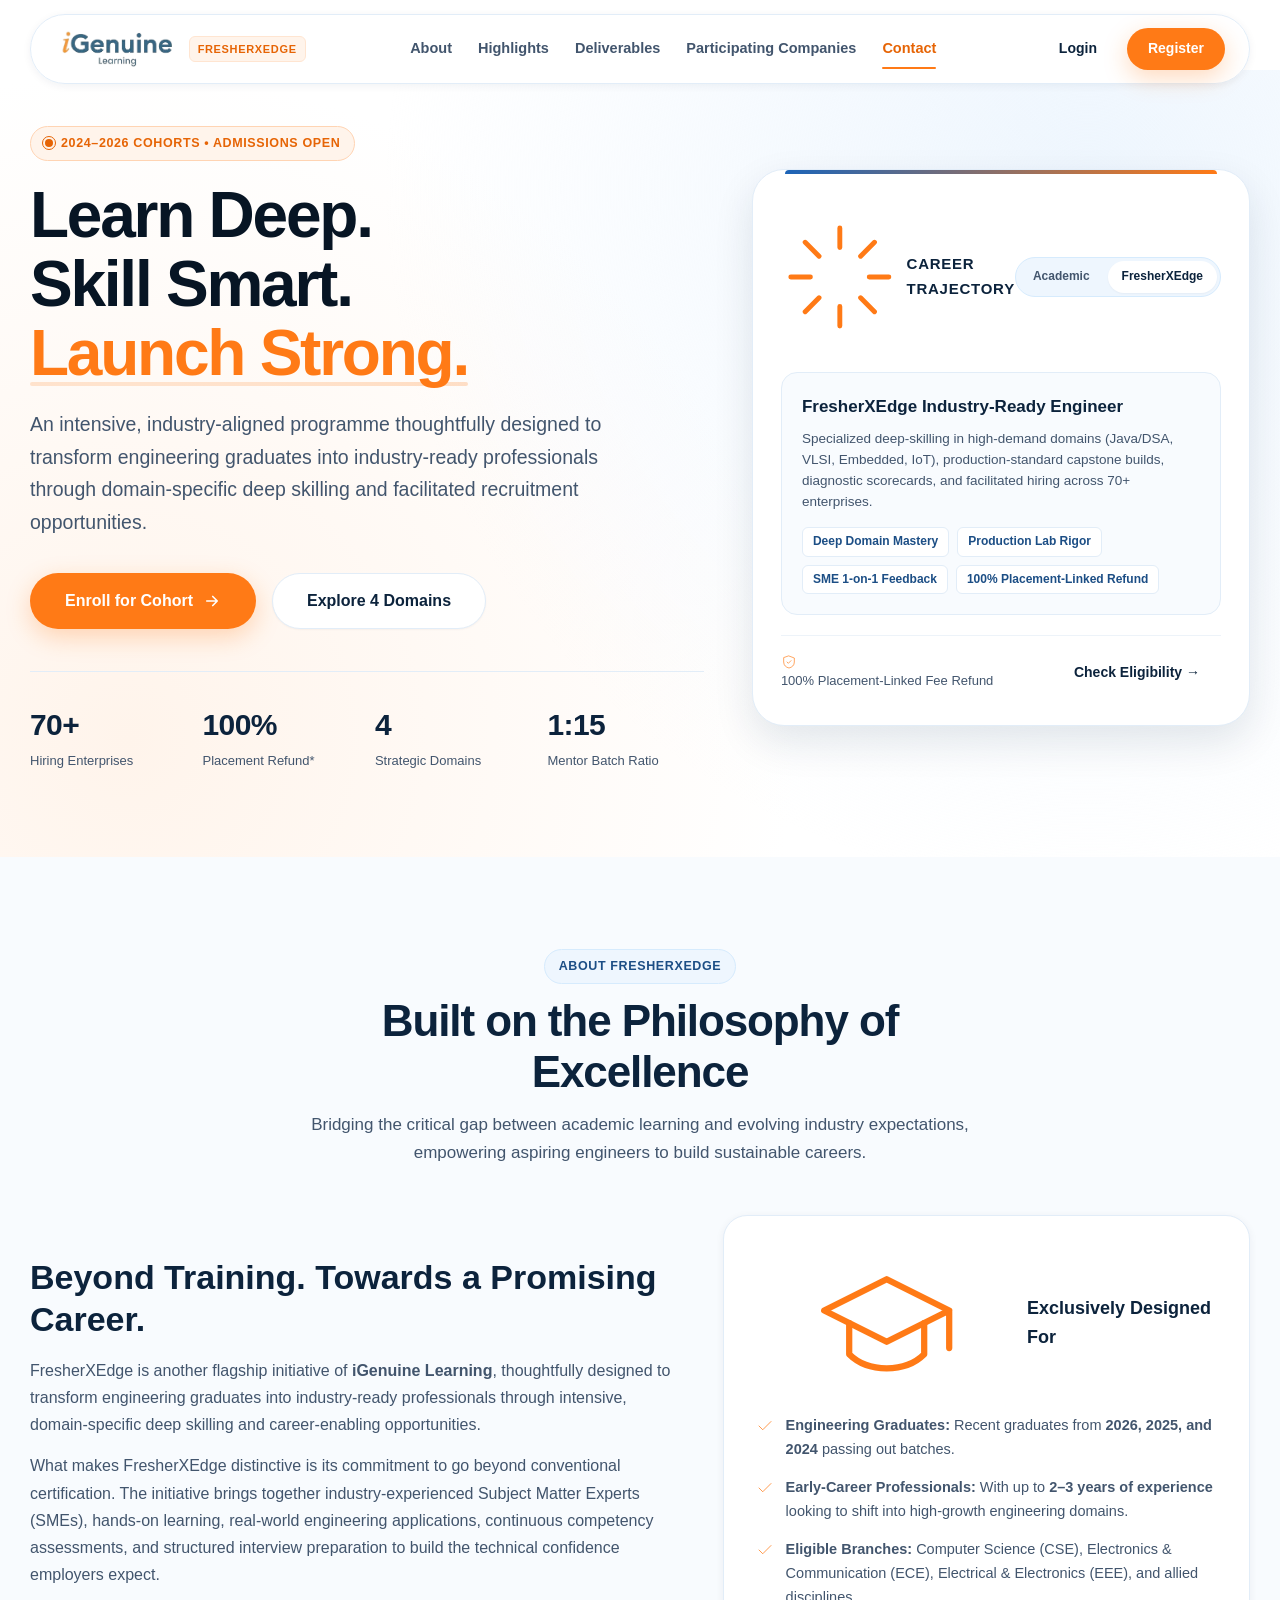
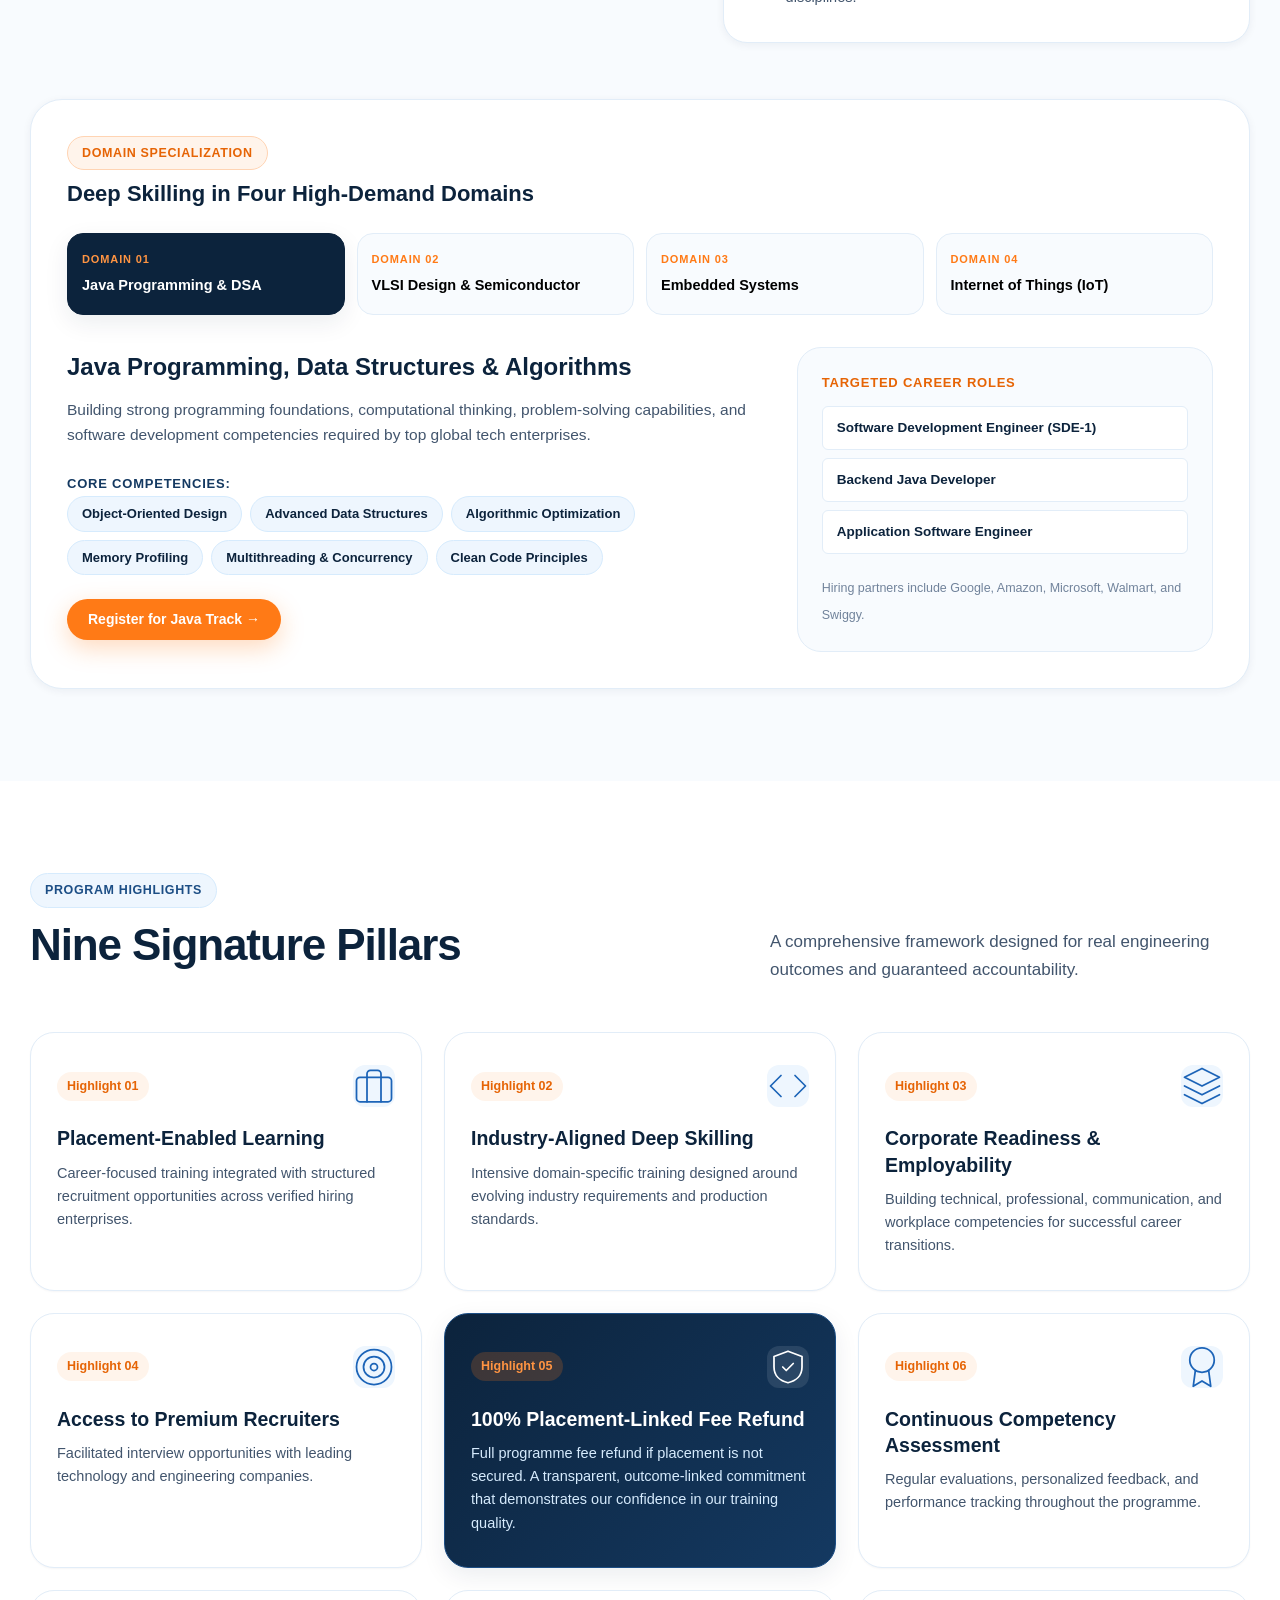
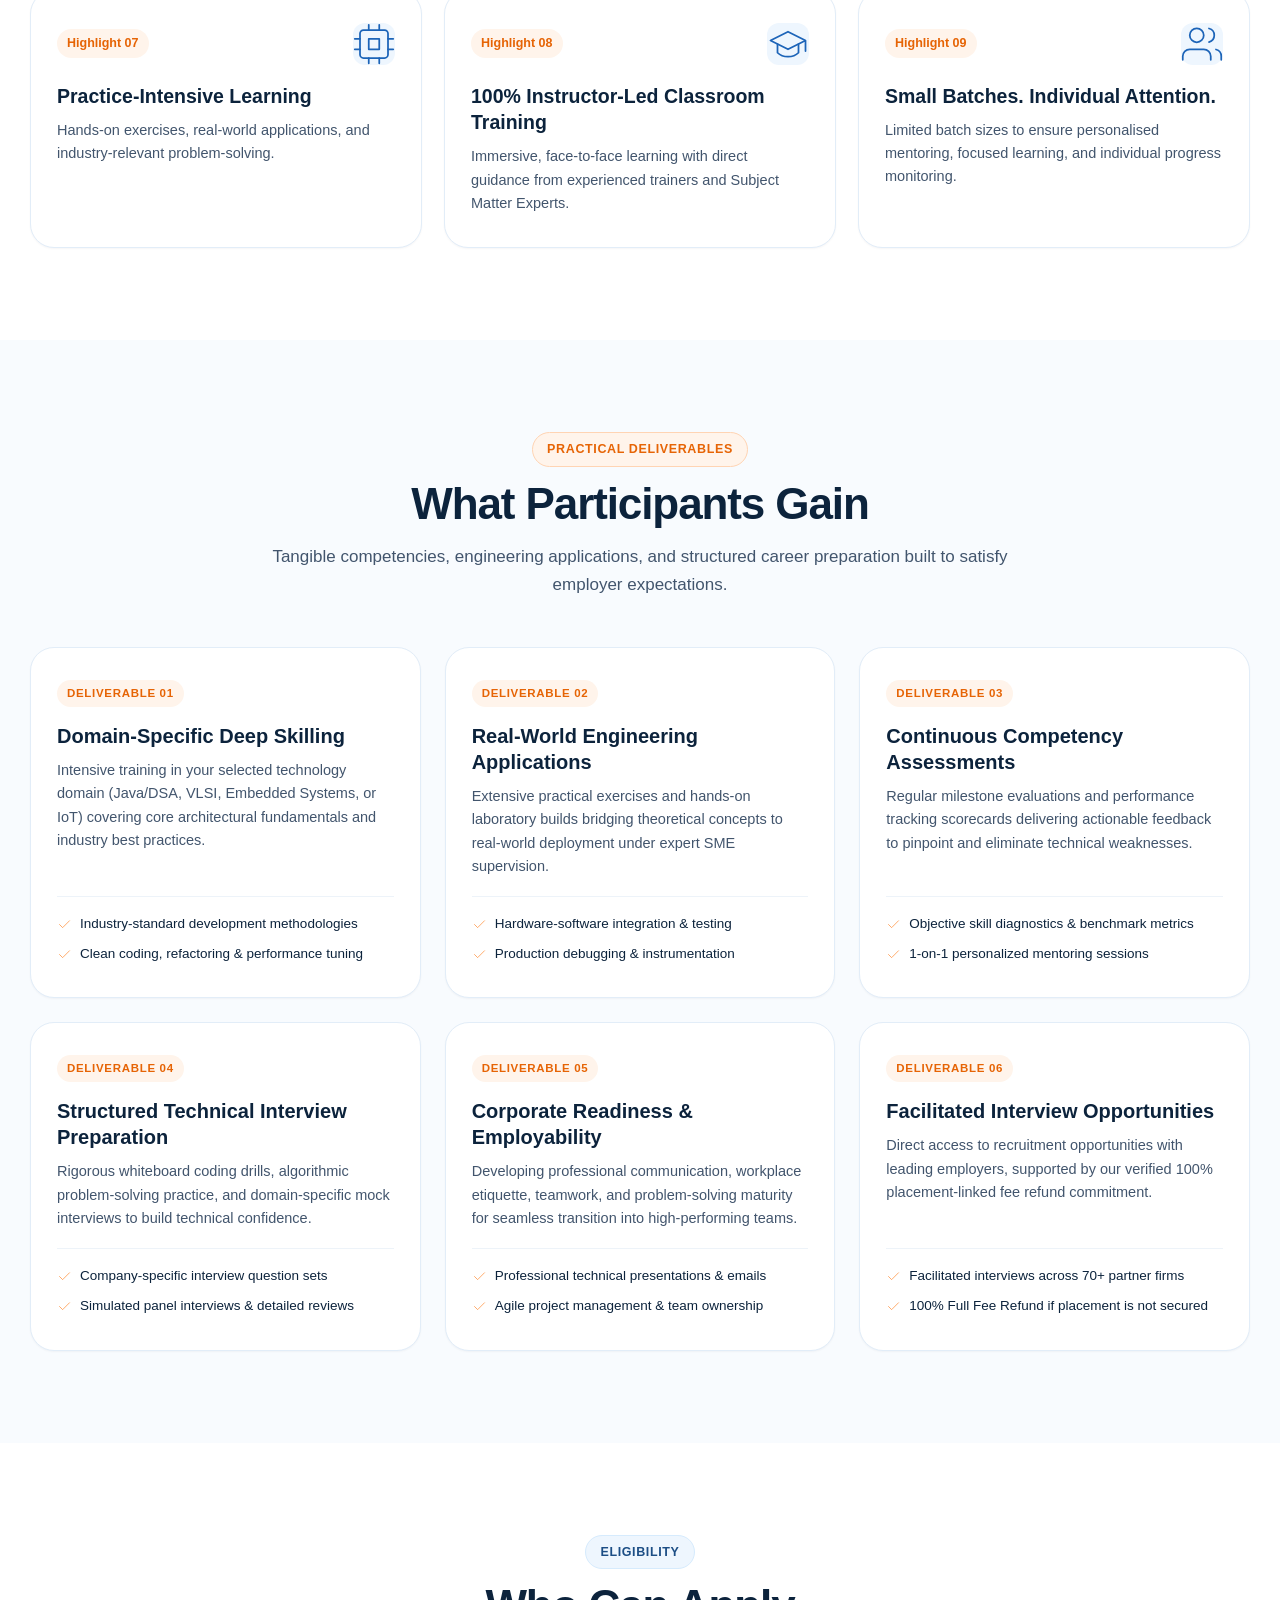
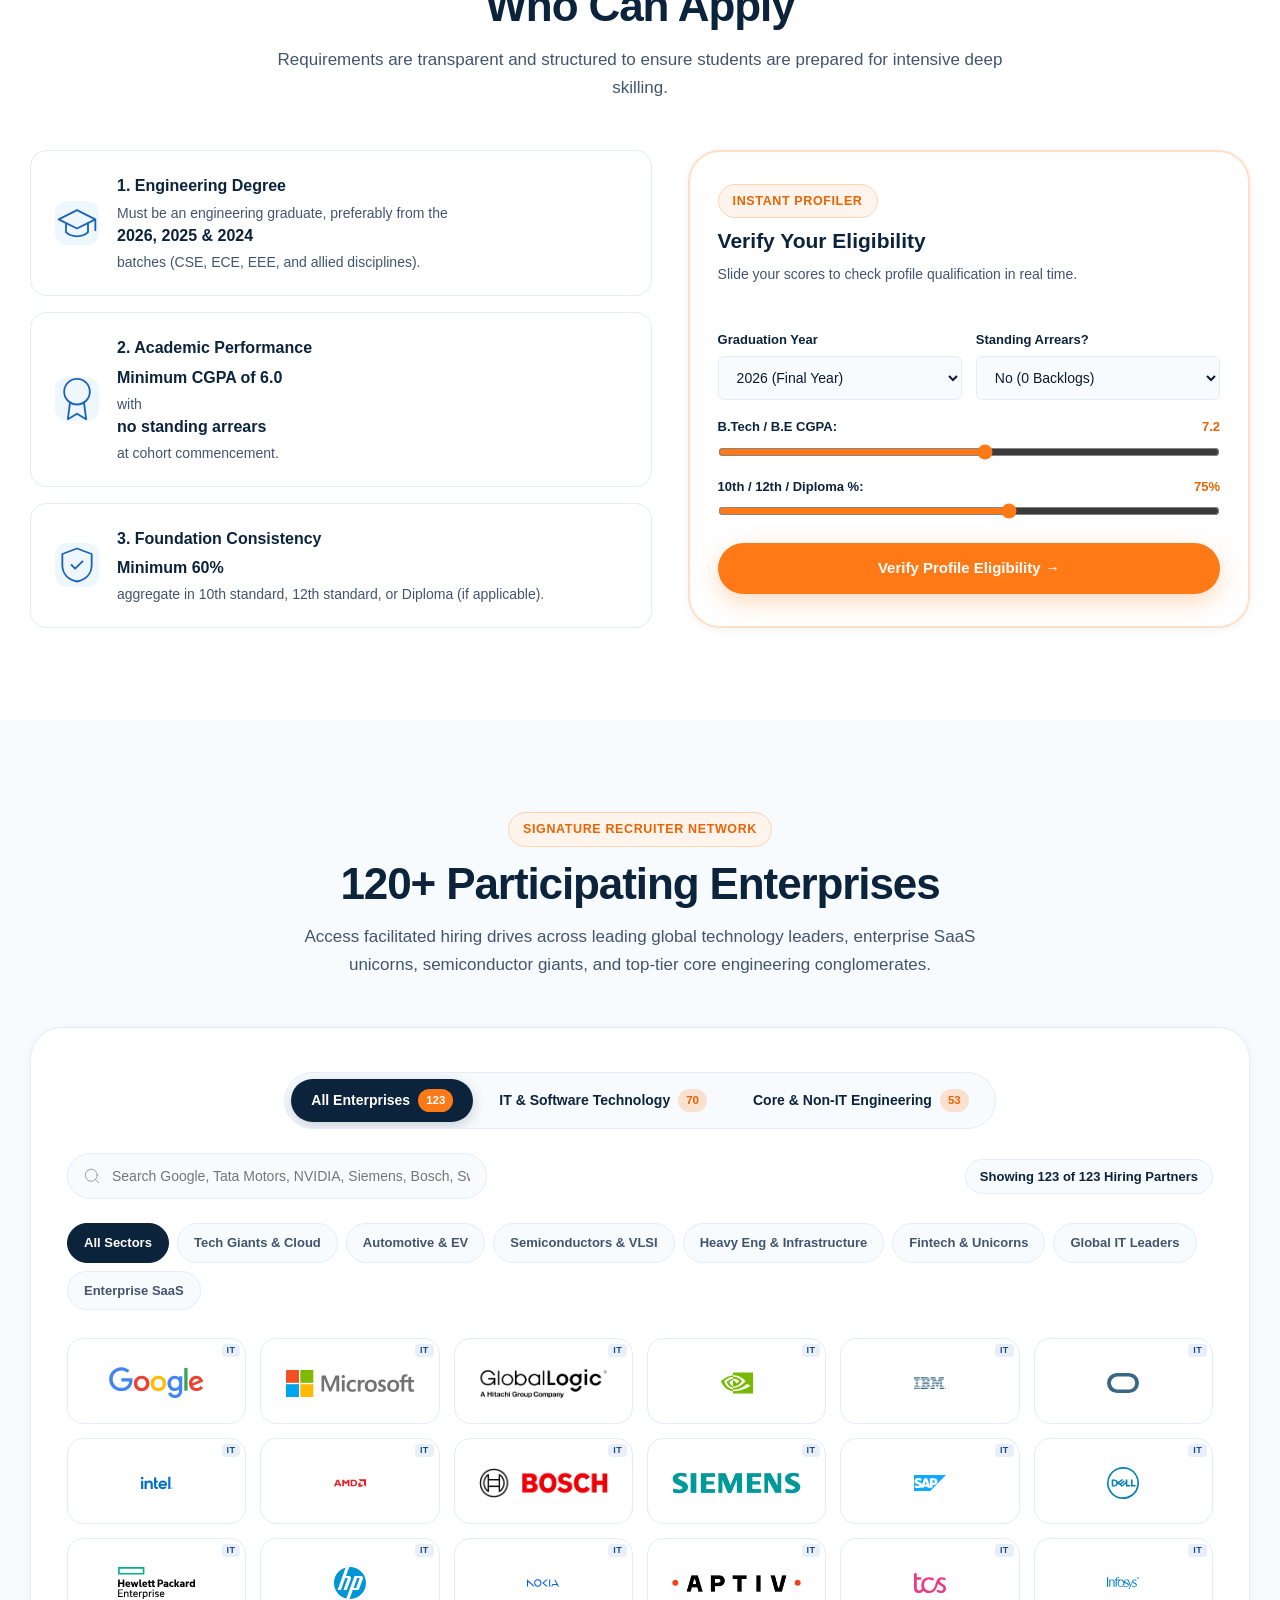
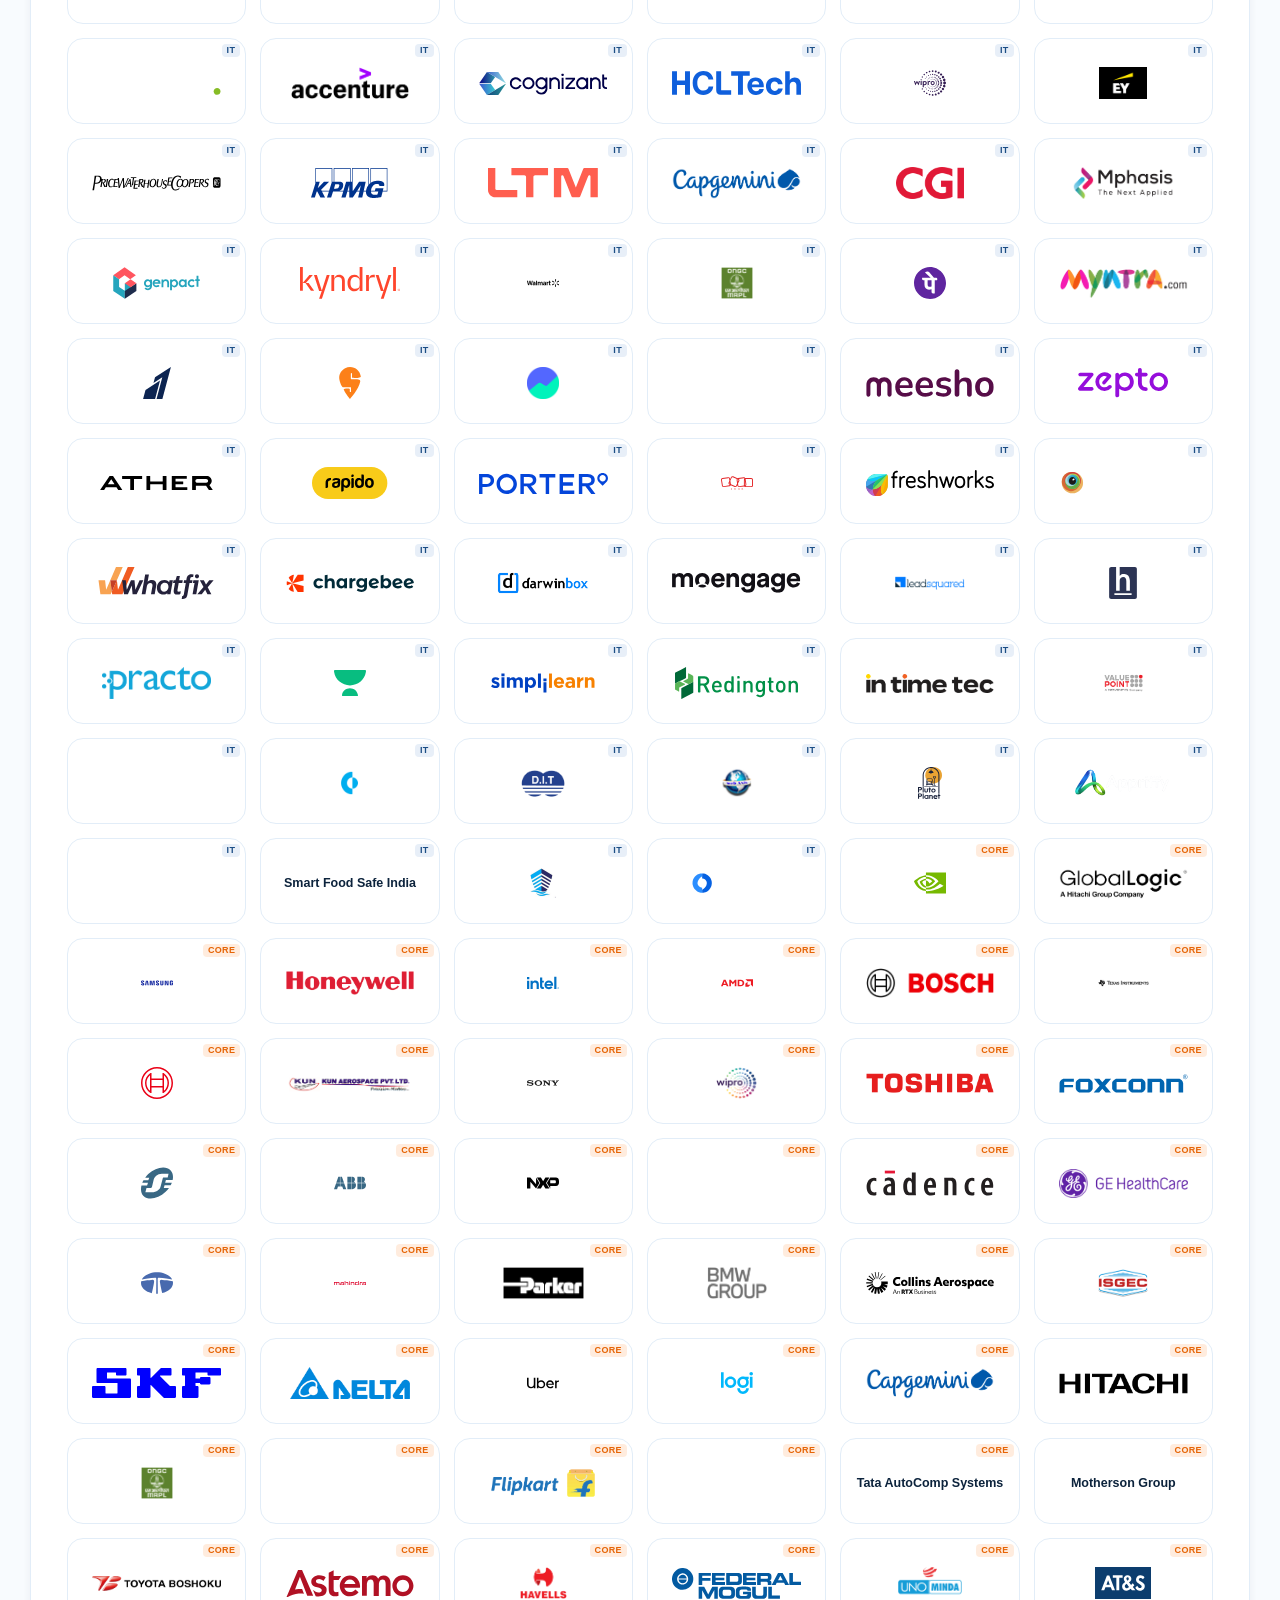
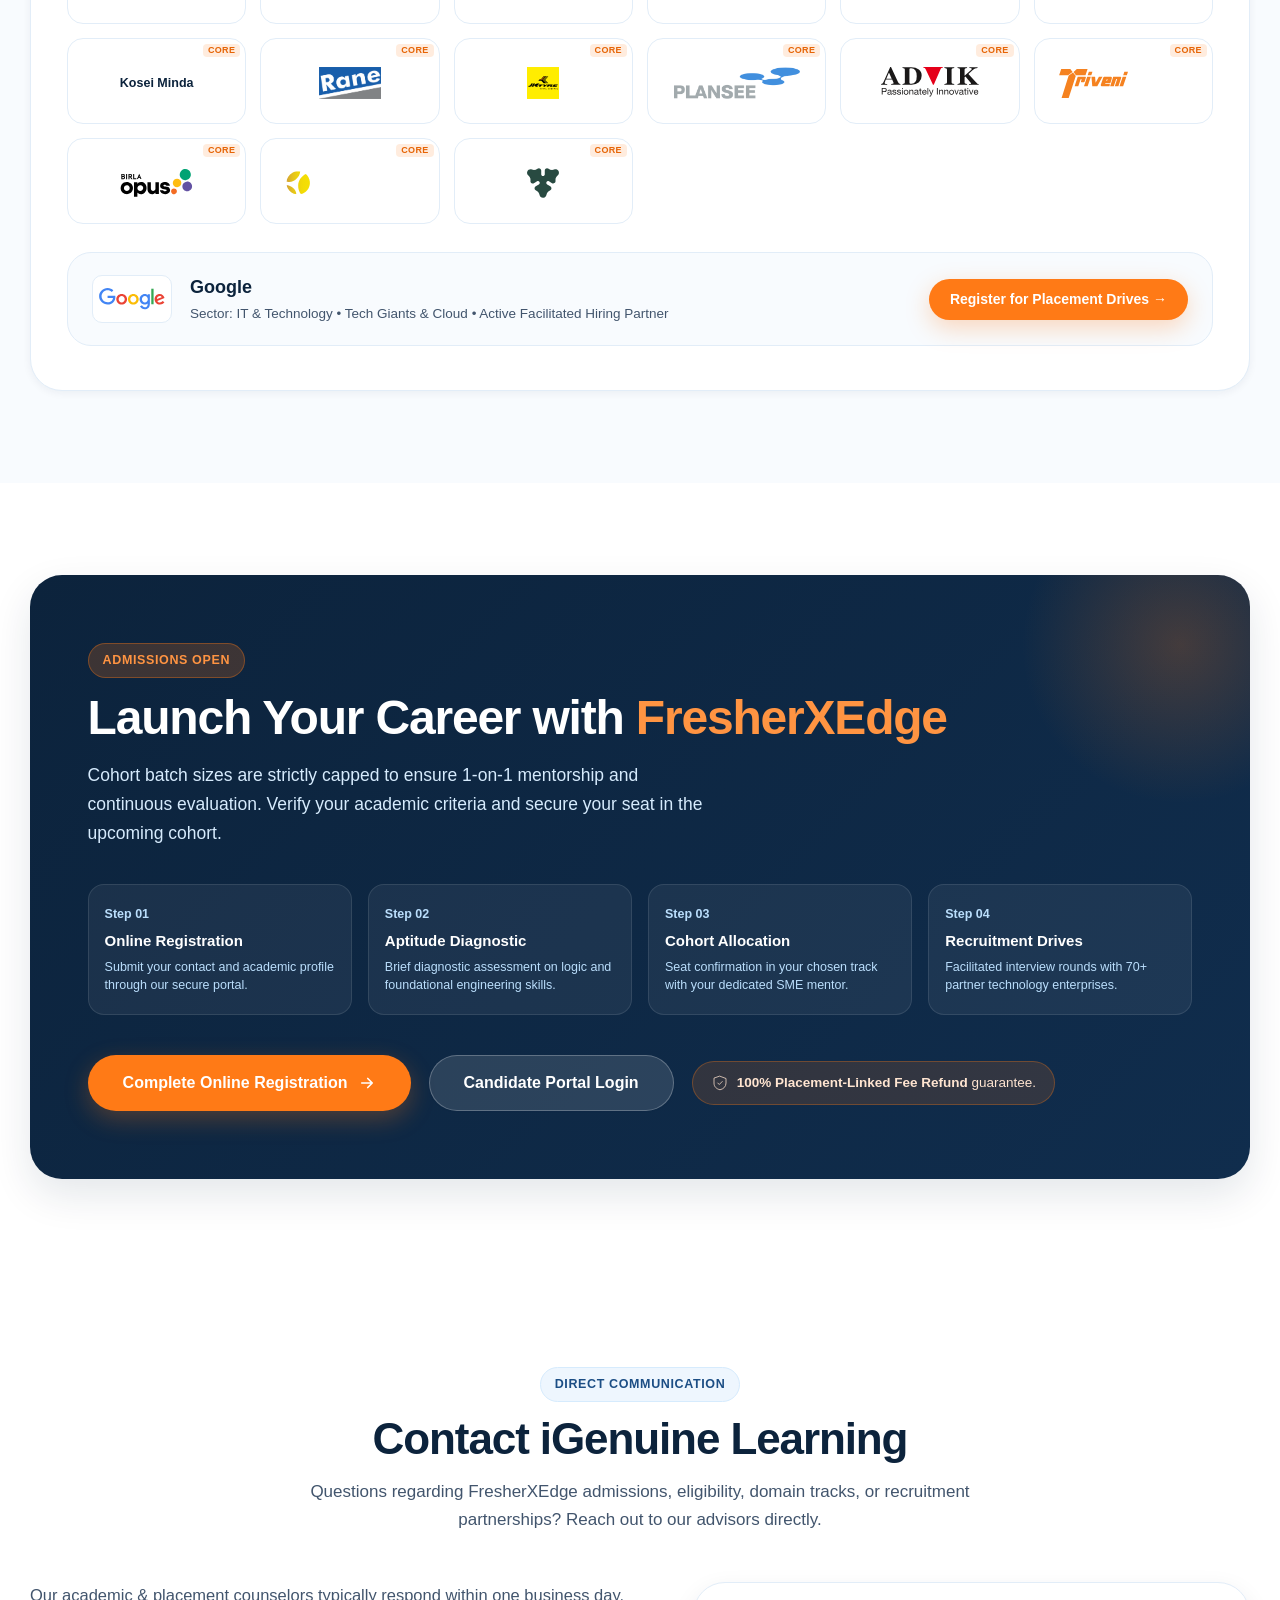
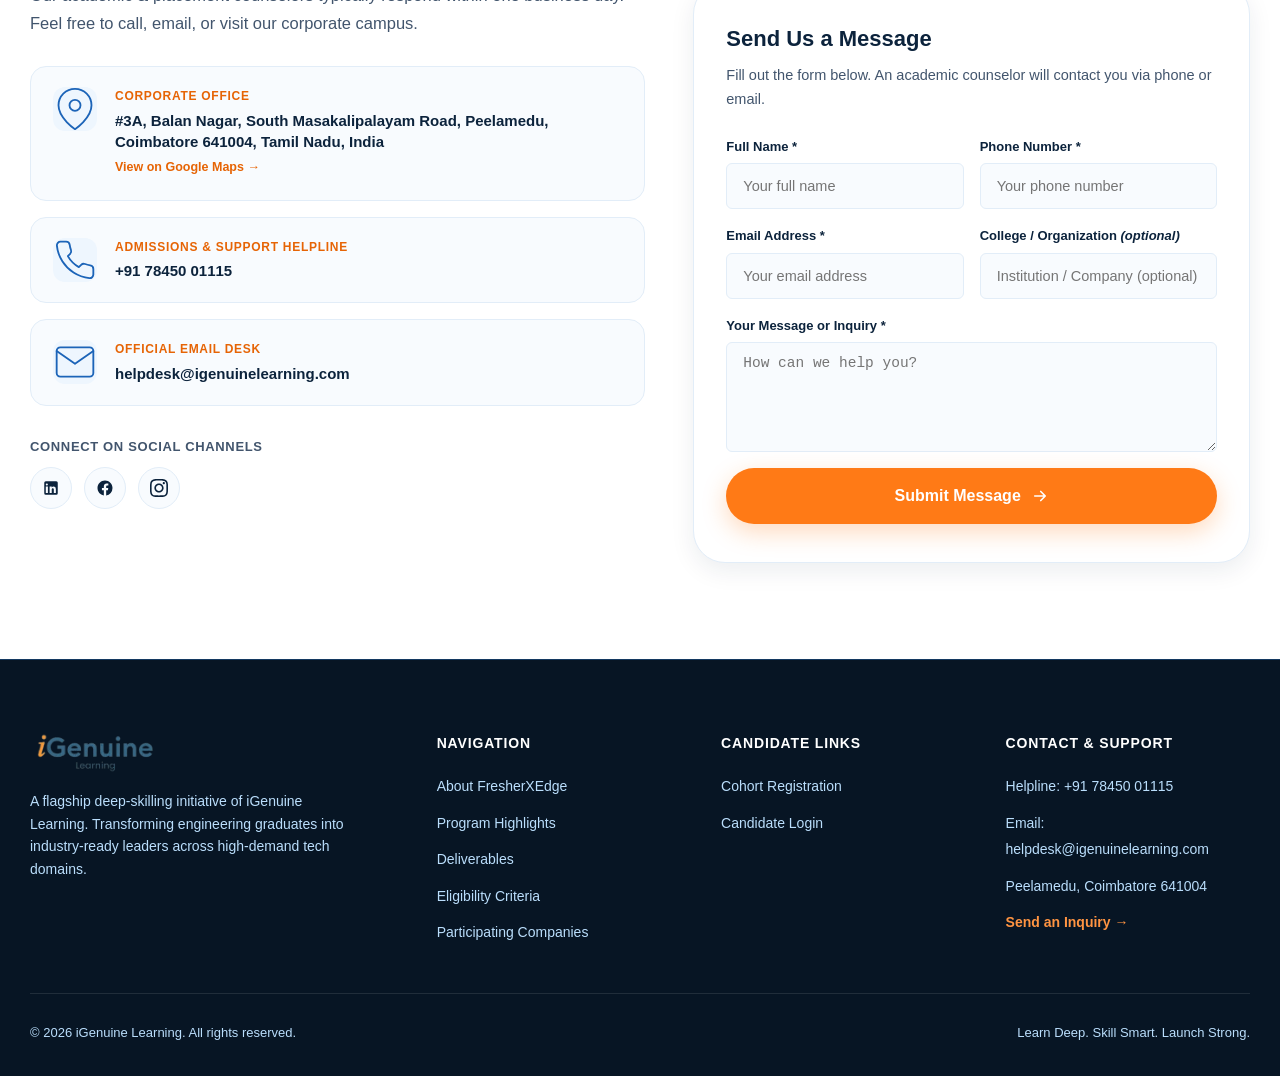
==== commit b39f88c0: "Rename brand to FresherXEdge and remove FAQ section - Replace visible "CareerEdge" text with "Freshe" ====
--- a/index.html
+++ b/index.html
@@ -5,7 +5,7 @@
   <meta name="viewport" content="width=device-width, initial-scale=1">
   <meta http-equiv="Content-Security-Policy" content="default-src 'self'; script-src 'self' 'unsafe-inline'; style-src 'self' 'unsafe-inline' https://fonts.googleapis.com; font-src https://fonts.gstatic.com; img-src 'self' data: https:; connect-src 'self'; frame-ancestors 'self'; base-uri 'self';">
   <meta name="referrer" content="strict-origin-when-cross-origin">
-  <title>iGenuine CareerEdge | Learn Deep. Skill Smart. Launch Strong.</title>
+  <title>iGenuine FresherXEdge | Learn Deep. Skill Smart. Launch Strong.</title>
   <meta name="description" content="Flagship career-acceleration initiative of iGenuine Learning. Domain-specific deep skilling in Java/DSA, VLSI, Embedded Systems, and IoT with guaranteed placement-enabled drives across 70+ partner enterprises.">
   
   <!-- Modern Clean Typography -->
@@ -233,9 +233,9 @@
 <!-- ============ FLOATING HEADER ============ -->
 <header class="site-header" id="top">
   <div class="header-inner">
-    <a class="brand-wrap" href="#top" aria-label="iGenuine CareerEdge Home">
+    <a class="brand-wrap" href="#top" aria-label="iGenuine FresherXEdge Home">
       <img src="assets/logo.png" alt="iGenuine Learning" width="138" height="40">
-      <span class="brand-tag">CareerEdge</span>
+      <span class="brand-tag">FresherXEdge</span>
     </a>
 
     <!-- Exactly six required navigation items in specified order -->
@@ -245,7 +245,6 @@
       <a href="#deliverables">Deliverables</a>
       <a href="#companies">Participating Companies</a>
       <a href="#contact">Contact</a>
-      <a href="#faq">FAQ</a>
       <div class="mobile-auth-links">
         <a class="btn-login" href="/corpx-edge/admin-login.php">Login</a>
         <a class="btn btn-primary btn-sm" href="/corpx-edge/register.php">Register</a>
@@ -324,12 +323,12 @@
           <h3><svg class="icon" style="color:var(--orange-500);"><use href="#icon-sparkle"/></svg> Career Trajectory</h3>
           <div class="toggle-tab-group" role="tablist">
             <button type="button" class="toggle-tab-btn" data-trajectory="academic">Academic</button>
-            <button type="button" class="toggle-tab-btn is-active" data-trajectory="careeredge">CareerEdge</button>
+            <button type="button" class="toggle-tab-btn is-active" data-trajectory="careeredge">FresherXEdge</button>
           </div>
         </div>
 
         <div class="trajectory-preview" id="trajectory-content">
-          <h4>CareerEdge Industry-Ready Engineer</h4>
+          <h4>FresherXEdge Industry-Ready Engineer</h4>
           <p>Specialized deep-skilling in high-demand domains (Java/DSA, VLSI, Embedded, IoT), production-standard capstone builds, diagnostic scorecards, and facilitated hiring across 70+ enterprises.</p>
           <div class="trajectory-tags">
             <span>Deep Domain Mastery</span>
@@ -351,7 +350,7 @@
   <section class="section bg-subtle" id="about" aria-labelledby="about-title">
     <div class="container">
       <div class="section-head section-head--center">
-        <span class="badge">About CareerEdge</span>
+        <span class="badge">About FresherXEdge</span>
         <h2 id="about-title" class="section-title">Built on the Philosophy of Excellence</h2>
         <p class="section-subtitle">Bridging the critical gap between academic learning and evolving industry expectations, empowering aspiring engineers to build sustainable careers.</p>
       </div>
@@ -359,8 +358,8 @@
       <div class="about-grid">
         <div class="about-copy">
           <h3>Beyond Training. Towards a Promising Career.</h3>
-          <p>CareerEdge is another flagship initiative of <strong>iGenuine Learning</strong>, thoughtfully designed to transform engineering graduates into industry-ready professionals through intensive, domain-specific deep skilling and career-enabling opportunities.</p>
-          <p>What makes CareerEdge distinctive is its commitment to go beyond conventional certification. The initiative brings together industry-experienced Subject Matter Experts (SMEs), hands-on learning, real-world engineering applications, continuous competency assessments, and structured interview preparation to build the technical confidence employers expect.</p>
+          <p>FresherXEdge is another flagship initiative of <strong>iGenuine Learning</strong>, thoughtfully designed to transform engineering graduates into industry-ready professionals through intensive, domain-specific deep skilling and career-enabling opportunities.</p>
+          <p>What makes FresherXEdge distinctive is its commitment to go beyond conventional certification. The initiative brings together industry-experienced Subject Matter Experts (SMEs), hands-on learning, real-world engineering applications, continuous competency assessments, and structured interview preparation to build the technical confidence employers expect.</p>
         </div>
 
         <div class="audience-box">
@@ -864,7 +863,7 @@
     <div class="container">
       <div class="register-banner">
         <span class="badge badge--orange" style="background:rgba(255,122,22,0.2);color:var(--orange-400);border-color:rgba(255,122,22,0.35);">Admissions Open</span>
-        <h2 id="register-title">Launch Your Career with <span style="color:var(--orange-400);">CareerEdge</span></h2>
+        <h2 id="register-title">Launch Your Career with <span style="color:var(--orange-400);">FresherXEdge</span></h2>
         <p>
           Cohort batch sizes are strictly capped to ensure 1-on-1 mentorship and continuous evaluation. Verify your academic criteria and secure your seat in the upcoming cohort.
         </p>
@@ -914,7 +913,7 @@
       <div class="section-head section-head--center">
         <span class="badge">Direct Communication</span>
         <h2 id="contact-title" class="section-title">Contact iGenuine Learning</h2>
-        <p class="section-subtitle">Questions regarding CareerEdge admissions, eligibility, domain tracks, or recruitment partnerships? Reach out to our advisors directly.</p>
+        <p class="section-subtitle">Questions regarding FresherXEdge admissions, eligibility, domain tracks, or recruitment partnerships? Reach out to our advisors directly.</p>
       </div>
 
       <div class="contact-layout">
@@ -1025,59 +1024,6 @@
     </div>
   </section>
 
-  <!-- ============ FAQ SECTION ============ -->
-  <section class="section bg-subtle" id="faq" aria-labelledby="faq-title">
-    <div class="container">
-      <div class="section-head section-head--center">
-        <span class="badge">Admissions Clarifications</span>
-        <h2 id="faq-title" class="section-title">Frequently Asked Questions</h2>
-        <p class="section-subtitle">Key information about CareerEdge curriculum, classroom structure, and the 100% refund policy.</p>
-      </div>
-
-      <div class="faq-accordion">
-        <div class="faq-tile">
-          <div class="faq-header">
-            <span>How does the 100% Placement-Linked Fee Refund policy work?</span>
-            <span class="faq-icon-btn">+</span>
-          </div>
-          <div class="faq-answer">
-            CareerEdge commits entirely to your employment outcomes. If a student successfully completes the training, maintains full attendance, fulfills assignment criteria, and does not secure an industry placement, the full program fee is refunded with zero hassle.
-          </div>
-        </div>
-
-        <div class="faq-tile">
-          <div class="faq-header">
-            <span>What are the training methodologies and class formats?</span>
-            <span class="faq-icon-btn">+</span>
-          </div>
-          <div class="faq-answer">
-            Training is 100% instructor-led classroom learning. We emphasize hands-on live labs, real-world simulation environments, and constant code reviews directly under the guidance of experienced Subject Matter Experts.
-          </div>
-        </div>
-
-        <div class="faq-tile">
-          <div class="faq-header">
-            <span>Can 2023 or earlier graduates apply for the cohort?</span>
-            <span class="faq-icon-btn">+</span>
-          </div>
-          <div class="faq-answer">
-            Preference is given to the 2026, 2025, and 2024 graduating batches. However, early-career engineers with up to 2–3 years of experience are also admitted subject to profile review and technical assessment.
-          </div>
-        </div>
-
-        <div class="faq-tile">
-          <div class="faq-header">
-            <span>How are interview drives arranged with partner companies?</span>
-            <span class="faq-icon-btn">+</span>
-          </div>
-          <div class="faq-answer">
-            Our placement team coordinates exclusive, facilitated recruitment drives directly with talent acquisition teams across our 70+ partner enterprises, shortlisting candidates based on continuous competency assessments.
-          </div>
-        </div>
-      </div>
-    </div>
-  </section>
-
 </main>
 
 <!-- ============ SITE FOOTER ============ -->
@@ -1092,7 +1038,7 @@
       <div class="footer-column">
         <h4>Navigation</h4>
         <ul>
-          <li><a href="#about">About CareerEdge</a></li>
+          <li><a href="#about">About FresherXEdge</a></li>
           <li><a href="#highlights">Program Highlights</a></li>
           <li><a href="#deliverables">Deliverables</a></li>
           <li><a href="#eligibility">Eligibility Criteria</a></li>
@@ -1105,7 +1051,6 @@
         <ul>
           <li><a href="/corpx-edge/register.php">Cohort Registration</a></li>
           <li><a href="/corpx-edge/admin-login.php">Candidate Login</a></li>
-          <li><a href="#faq">Admissions FAQ</a></li>
         </ul>
       </div>
 
--- a/styles.css
+++ b/styles.css
@@ -1,5 +1,5 @@
 /* ==========================================================
-   iGenuine CareerEdge (index1.html)
+   iGenuine FresherXEdge (index1.html)
    Senior Frontend Design System
    Exact Brand Palette: Blue, Orange, White
    - Navy/Deep Blue: #0c233c, #123456, #184572
@@ -1336,64 +1336,6 @@
   border: 1px solid rgba(255, 122, 22, 0.3);
   padding: 10px 18px;
   border-radius: var(--radius-pill);
-}
-
-/* ---------- FAQ Section ---------- */
-.faq-accordion {
-  display: grid;
-  grid-template-columns: 1fr 1fr;
-  gap: 18px;
-}
-.faq-tile {
-  background: var(--white);
-  border: 1px solid var(--border-light);
-  border-radius: var(--radius-md);
-  padding: 22px 24px;
-  cursor: pointer;
-  transition: all var(--trans-fast);
-}
-.faq-tile:hover {
-  border-color: var(--blue-400);
-  box-shadow: var(--shadow-xs);
-}
-.faq-header {
-  display: flex;
-  align-items: center;
-  justify-content: space-between;
-  gap: 16px;
-  font-size: 16.5px;
-  font-weight: 700;
-  color: var(--blue-900);
-}
-.faq-icon-btn {
-  width: 26px;
-  height: 26px;
-  border-radius: 50%;
-  background: var(--blue-50);
-  display: grid;
-  place-items: center;
-  color: var(--blue-900);
-  font-size: 16px;
-  font-weight: 700;
-  transition: transform var(--trans-fast);
-}
-.faq-tile.is-open .faq-icon-btn {
-  transform: rotate(45deg);
-  background: var(--orange-500);
-  color: var(--white);
-}
-.faq-body {
-  display: none;
-  font-size: 14.5px;
-  color: var(--ink-secondary);
-  line-height: 1.65;
-  margin-top: 12px;
-  padding-top: 12px;
-  border-top: 1px solid var(--border-subtle);
-}
-.faq-tile.is-open .faq-body {
-  display: block;
-  animation: fadeIn 0.25s ease;
 }
 
 /* ---------- Site Footer ---------- */
@@ -1557,9 +1499,6 @@
   .directory-grid {
     grid-template-columns: repeat(3, 1fr);
   }
-  .faq-accordion {
-    grid-template-columns: 1fr;
-  }
 }
 
 @media (max-width: 640px) {
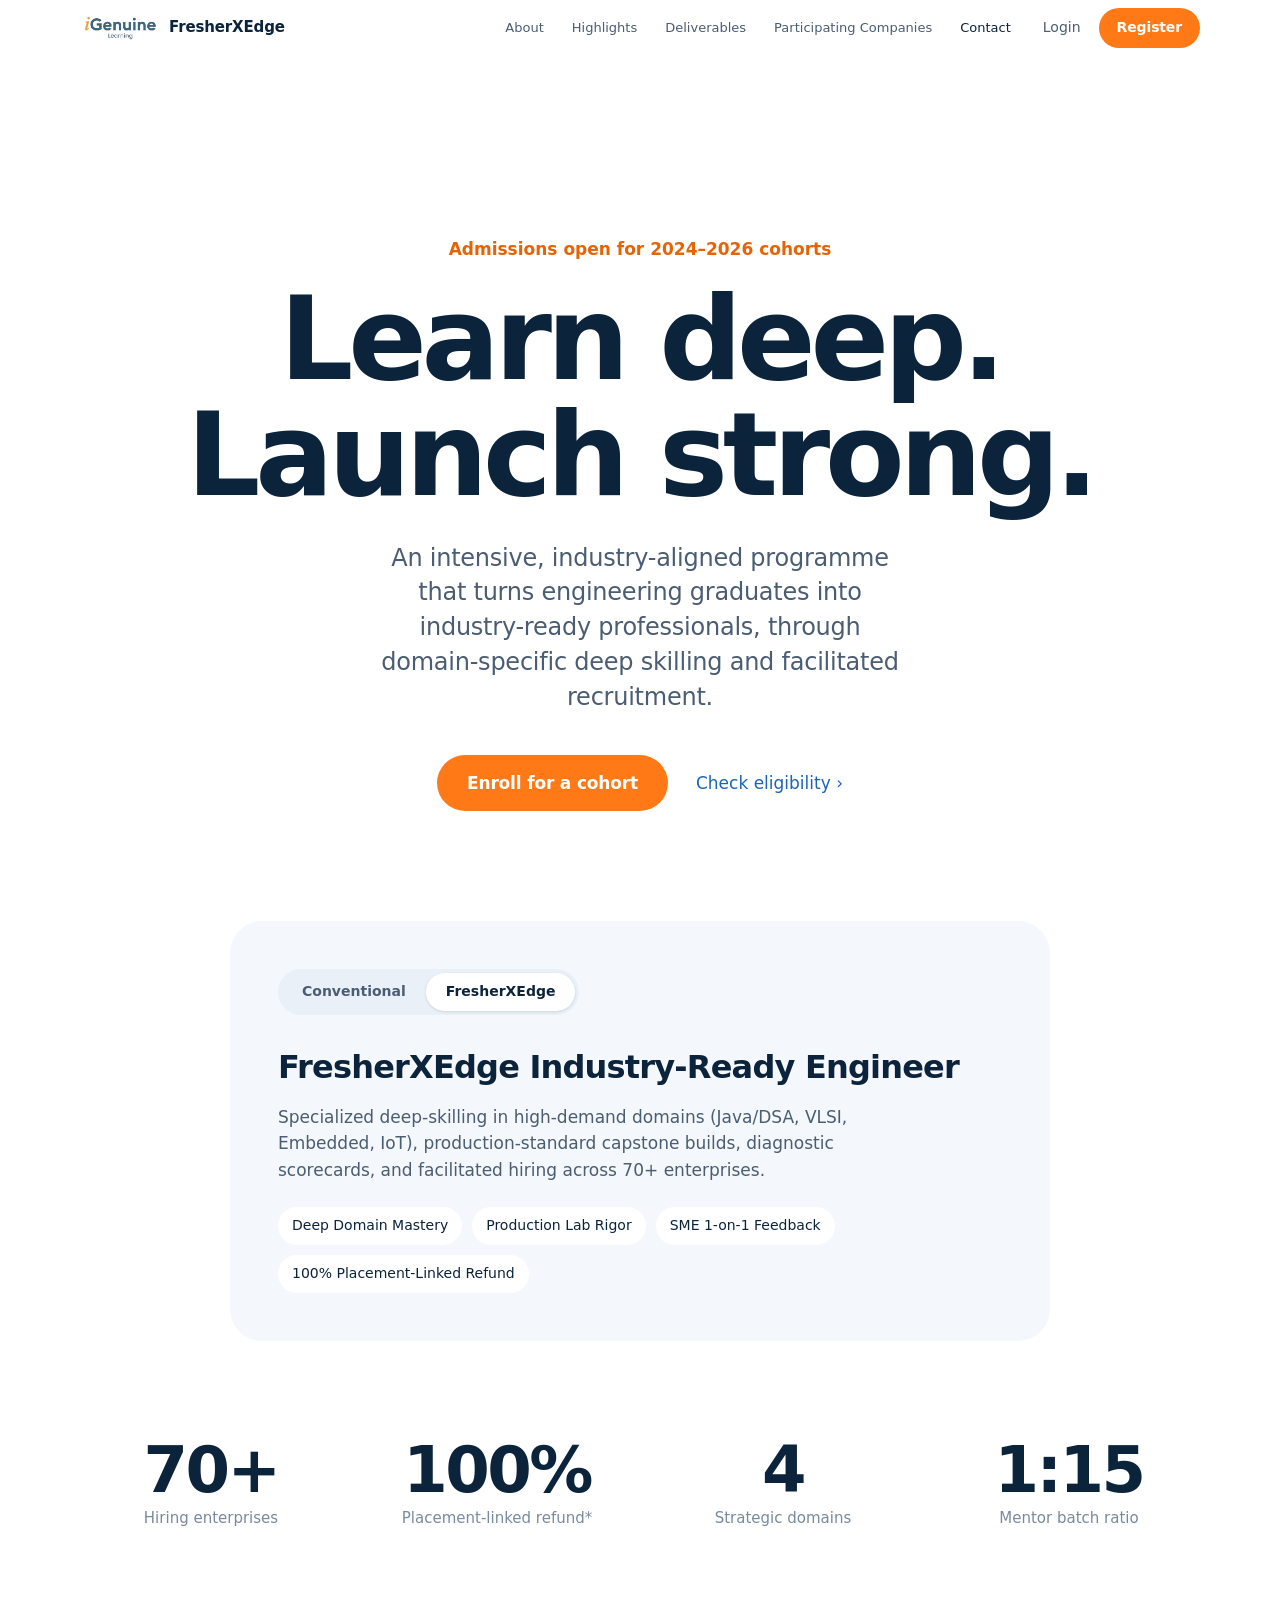
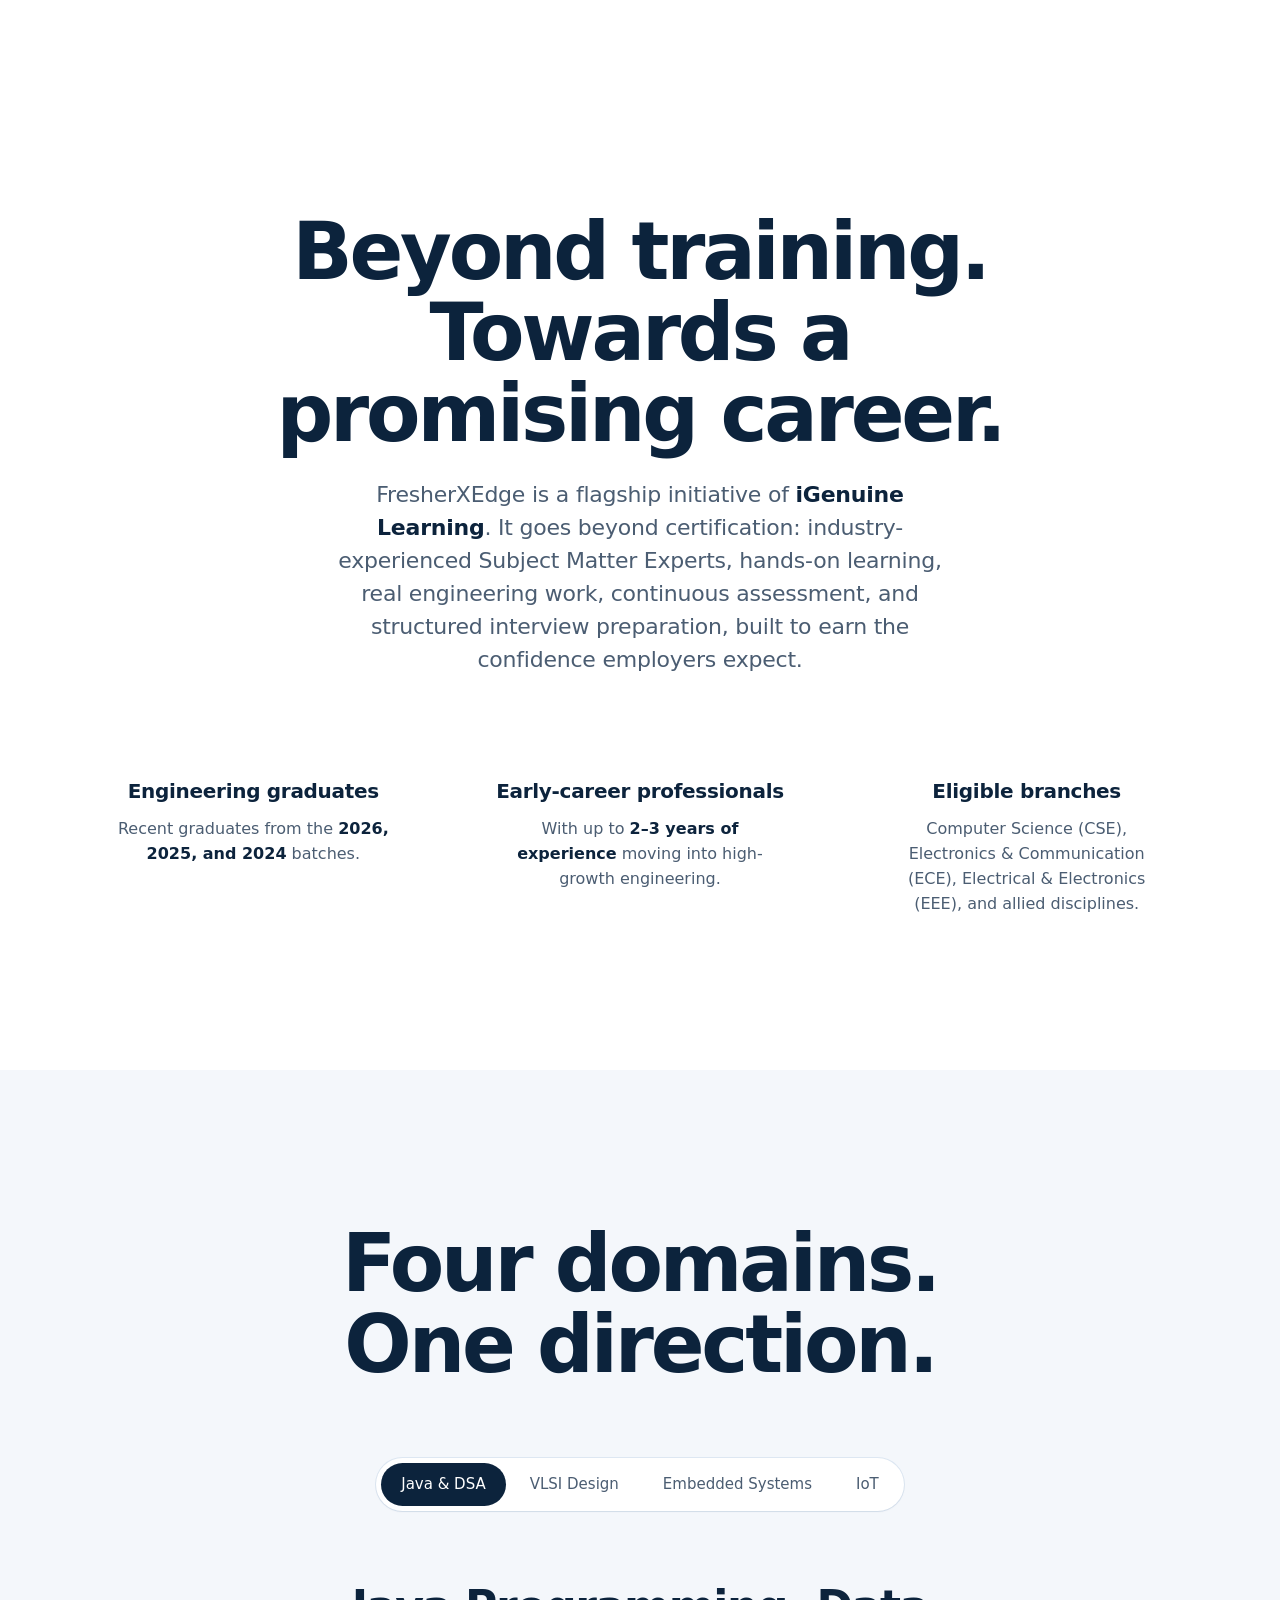
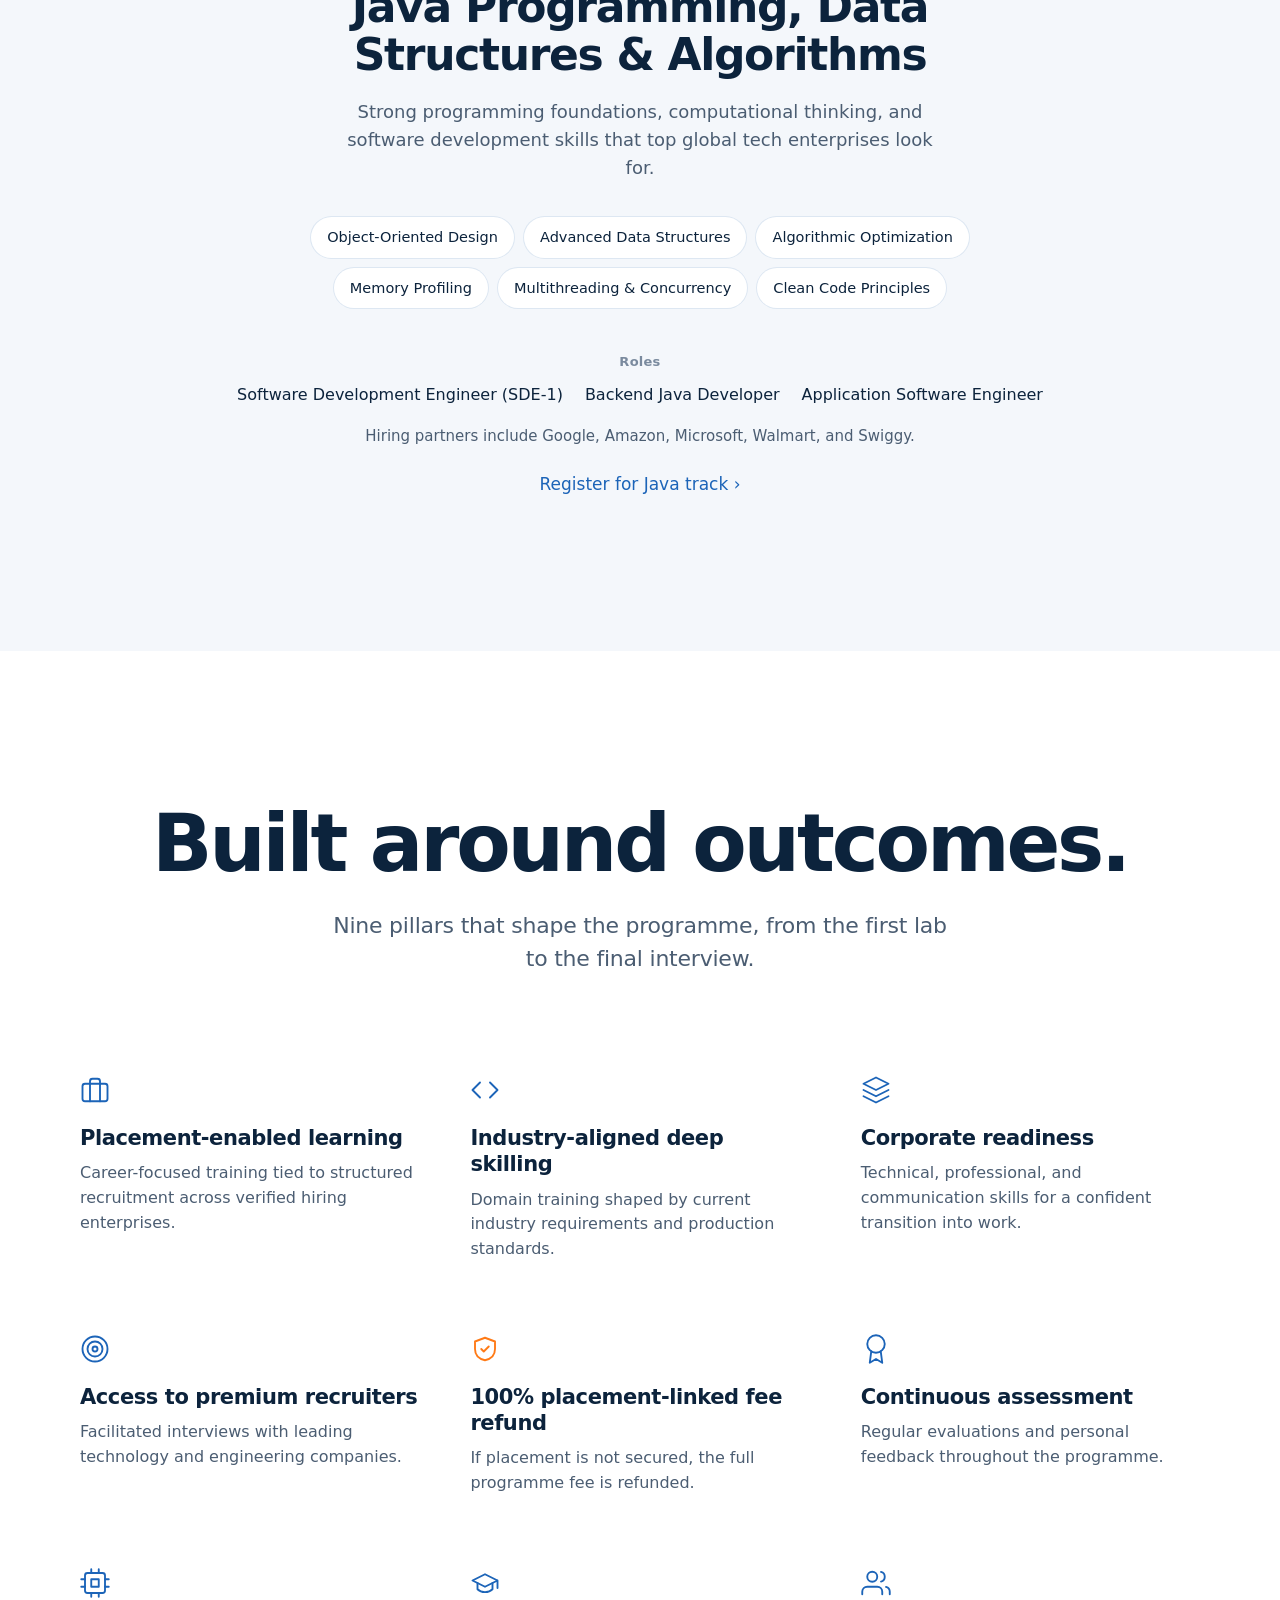
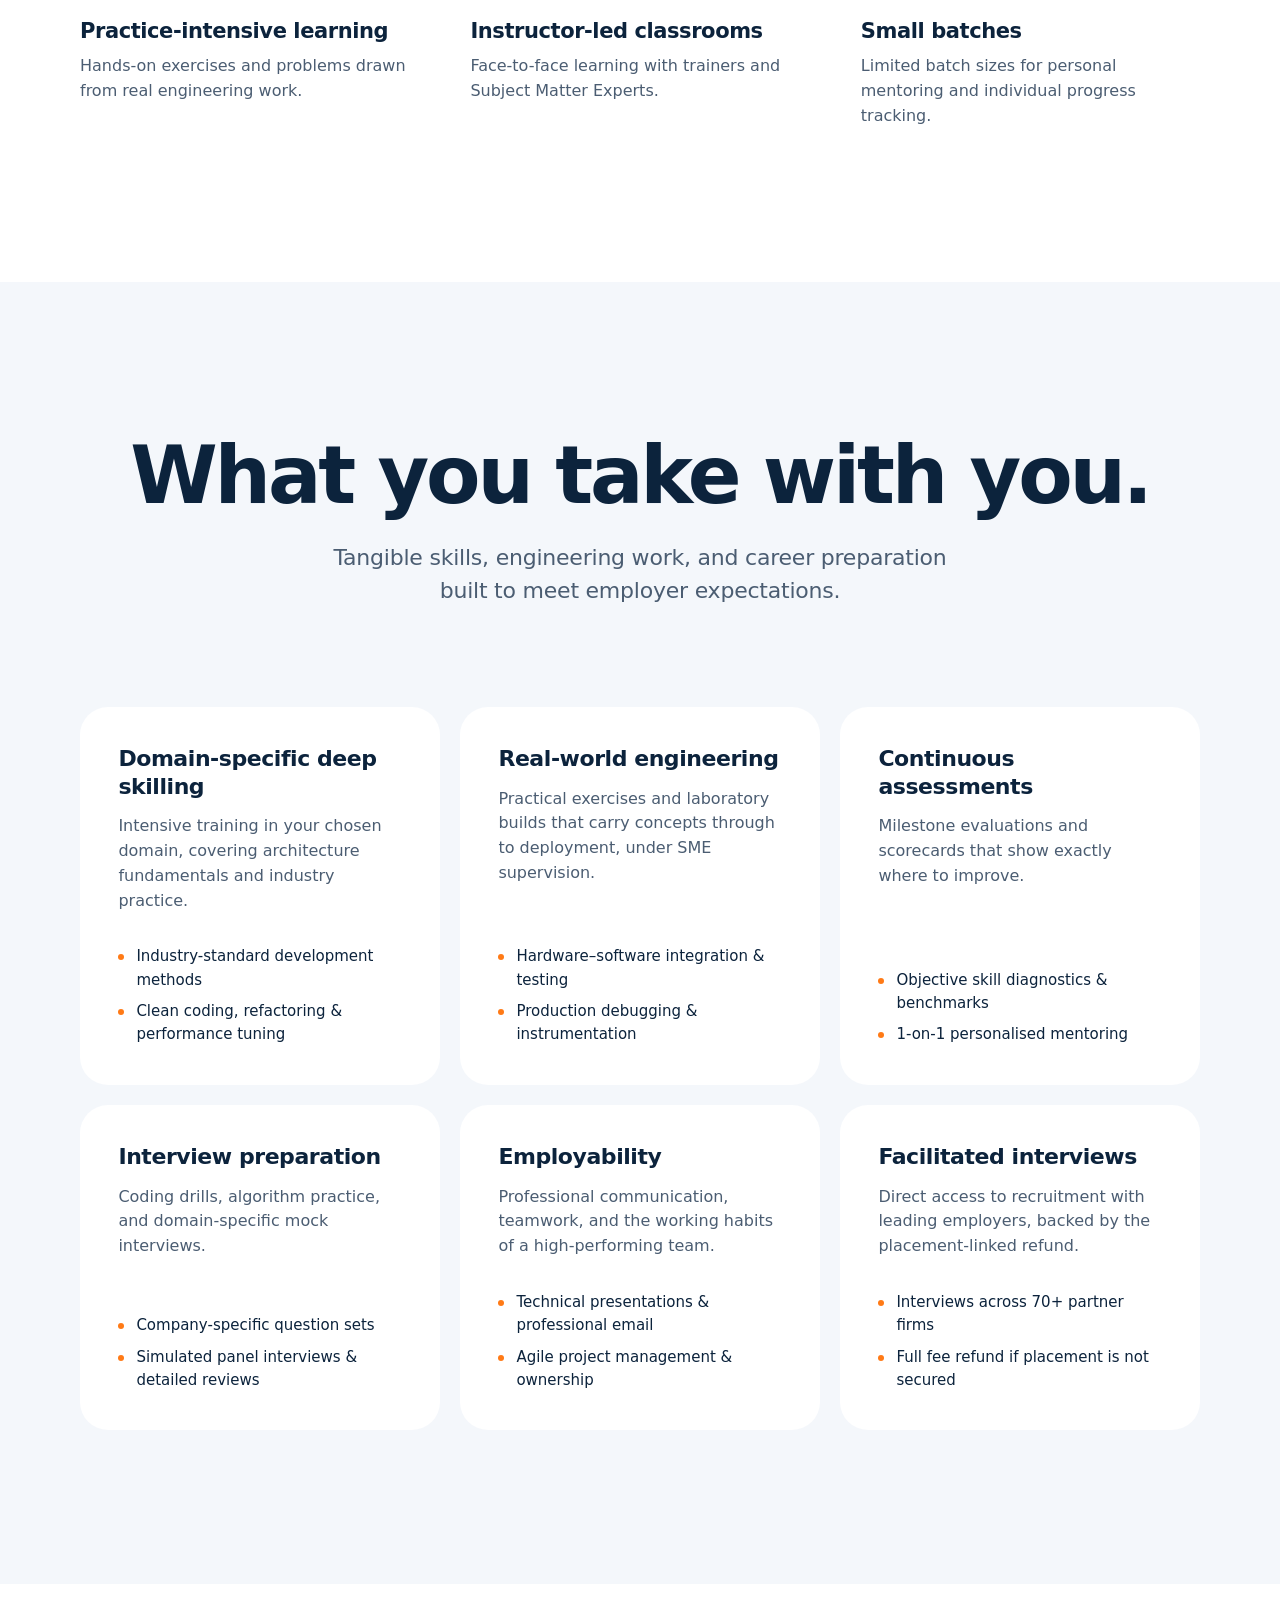
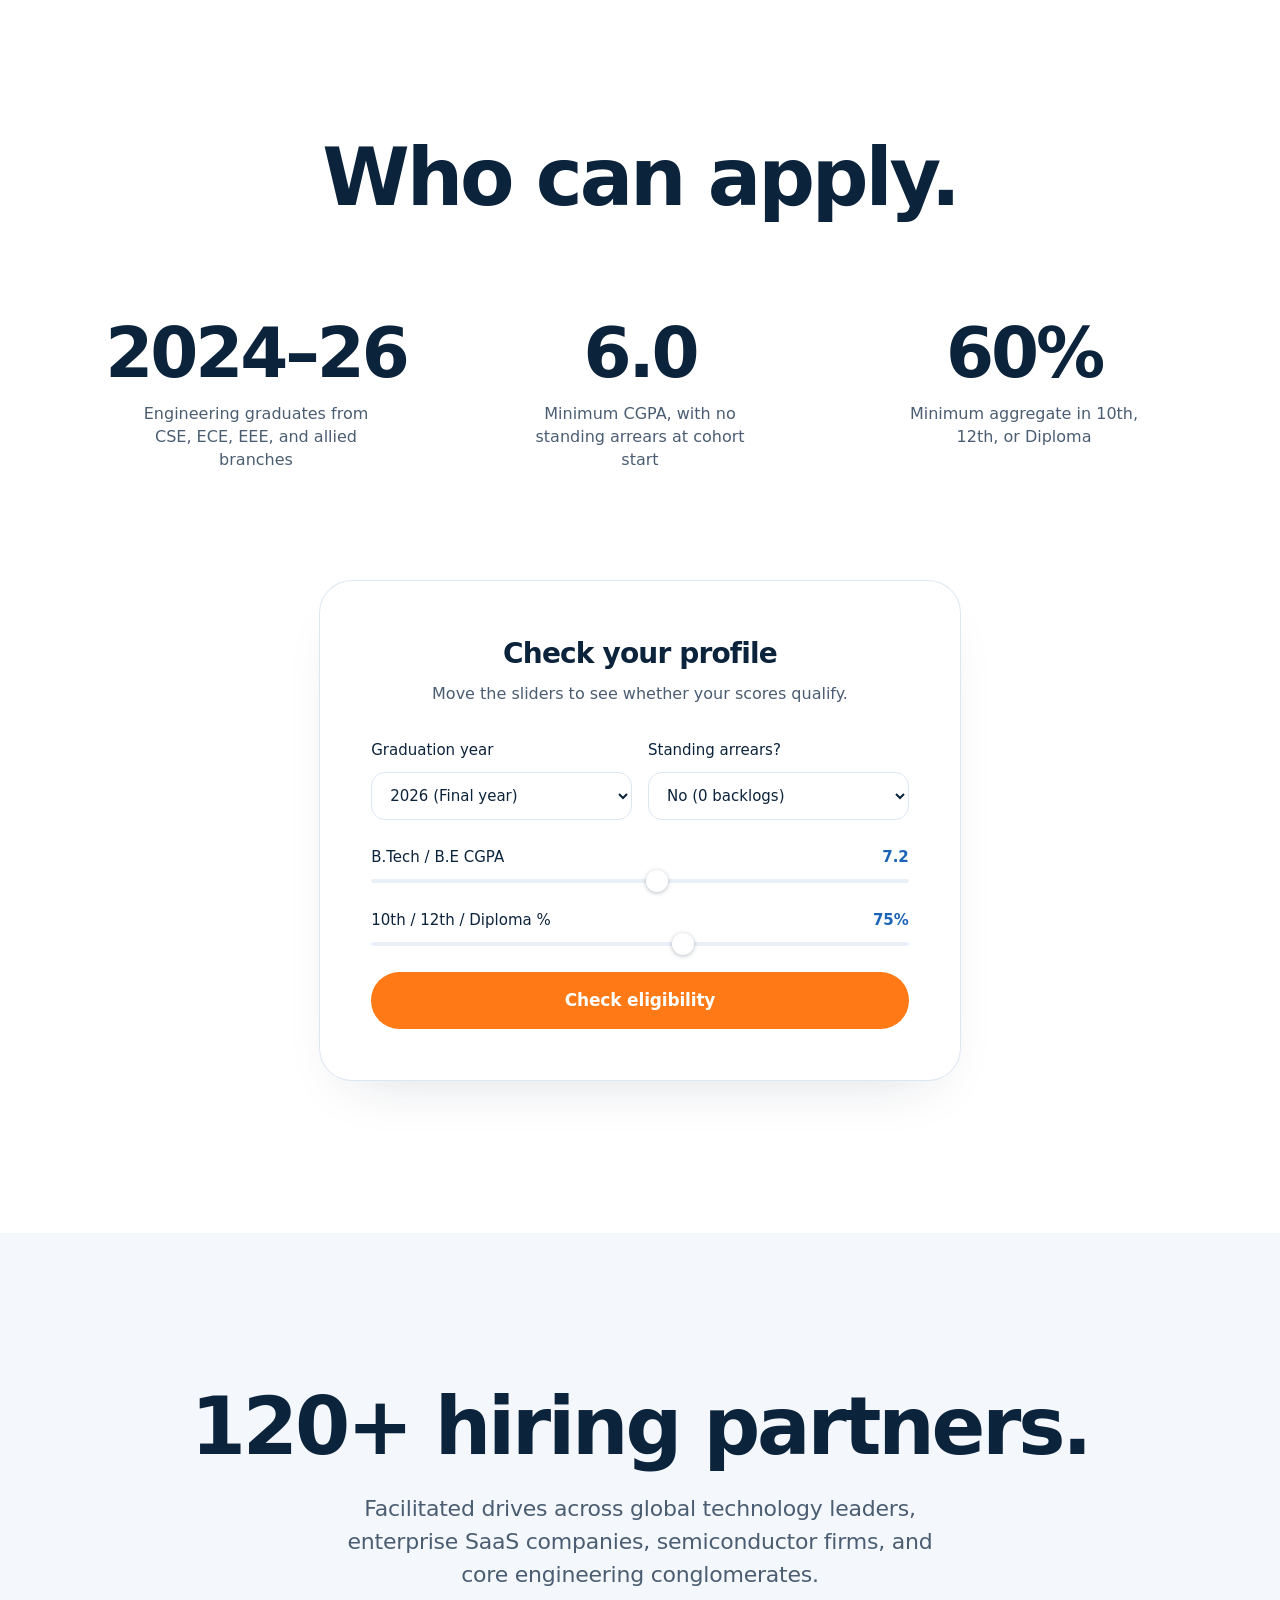
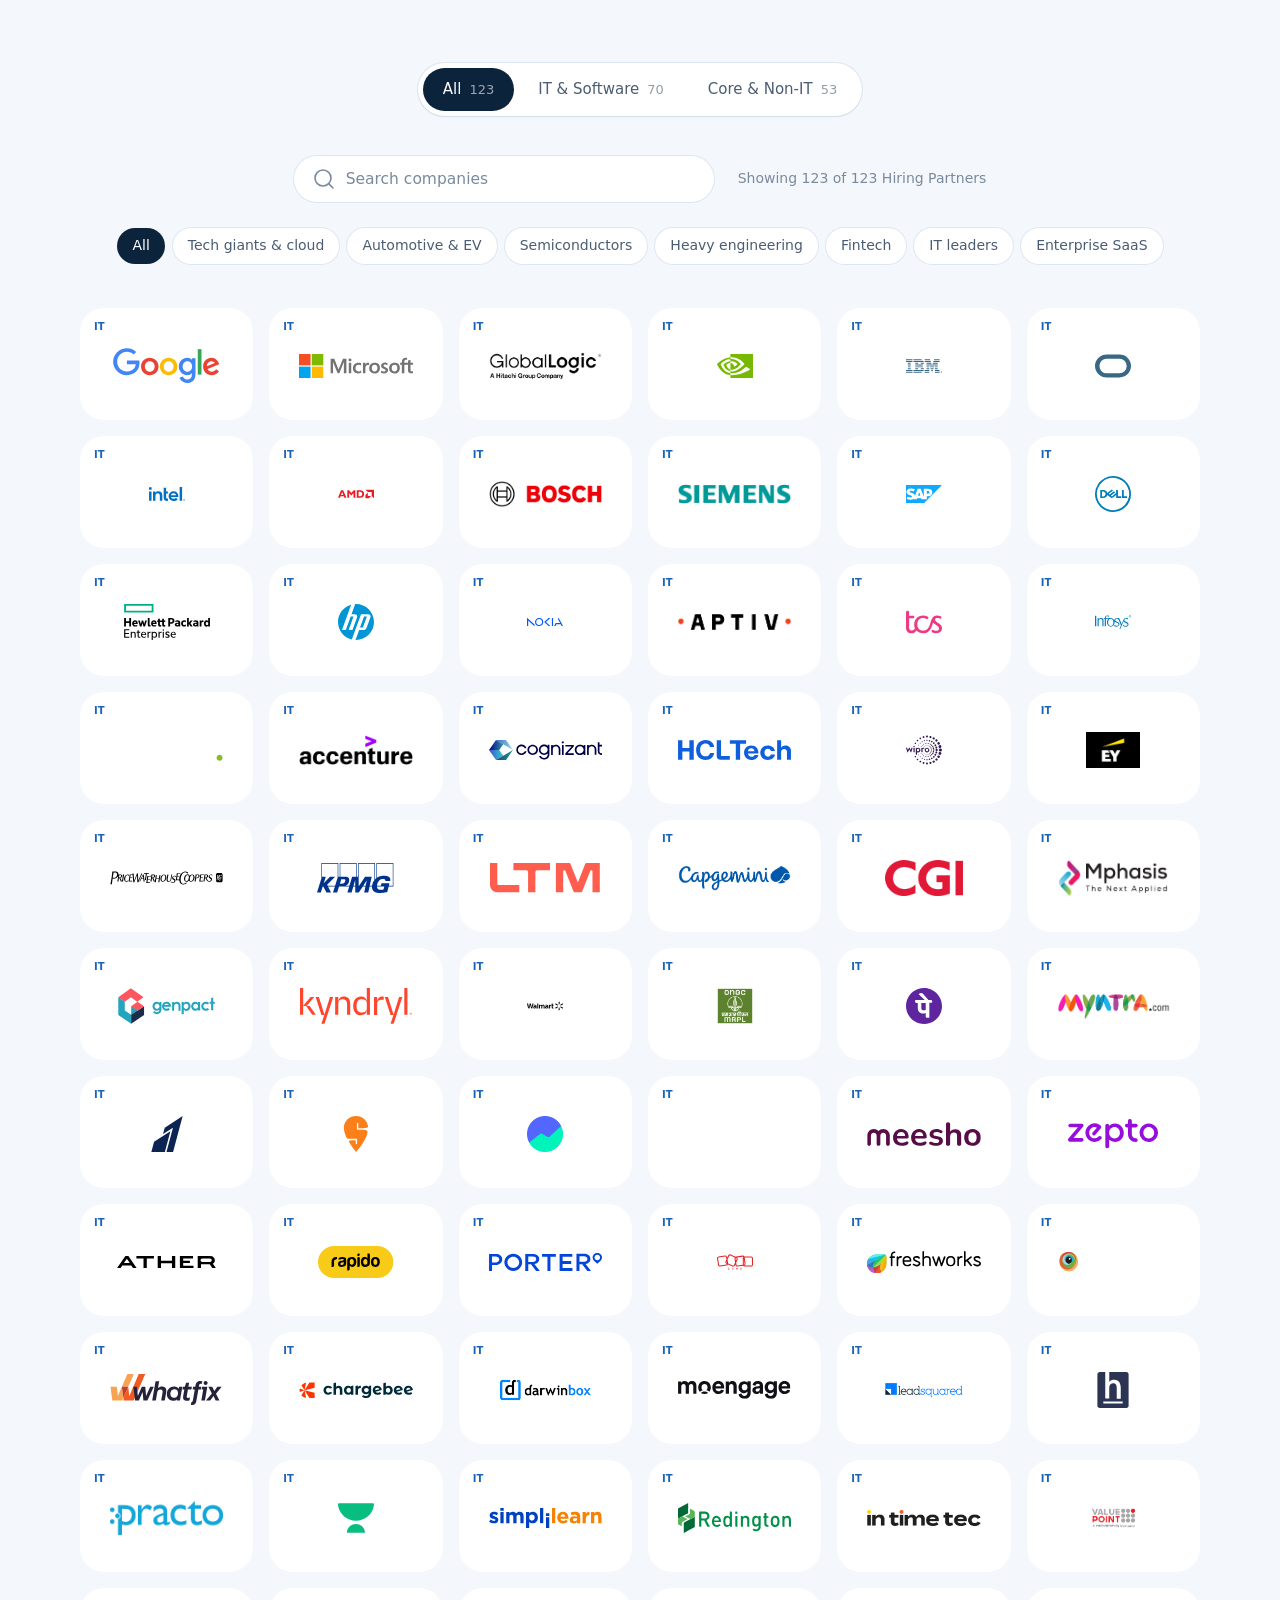
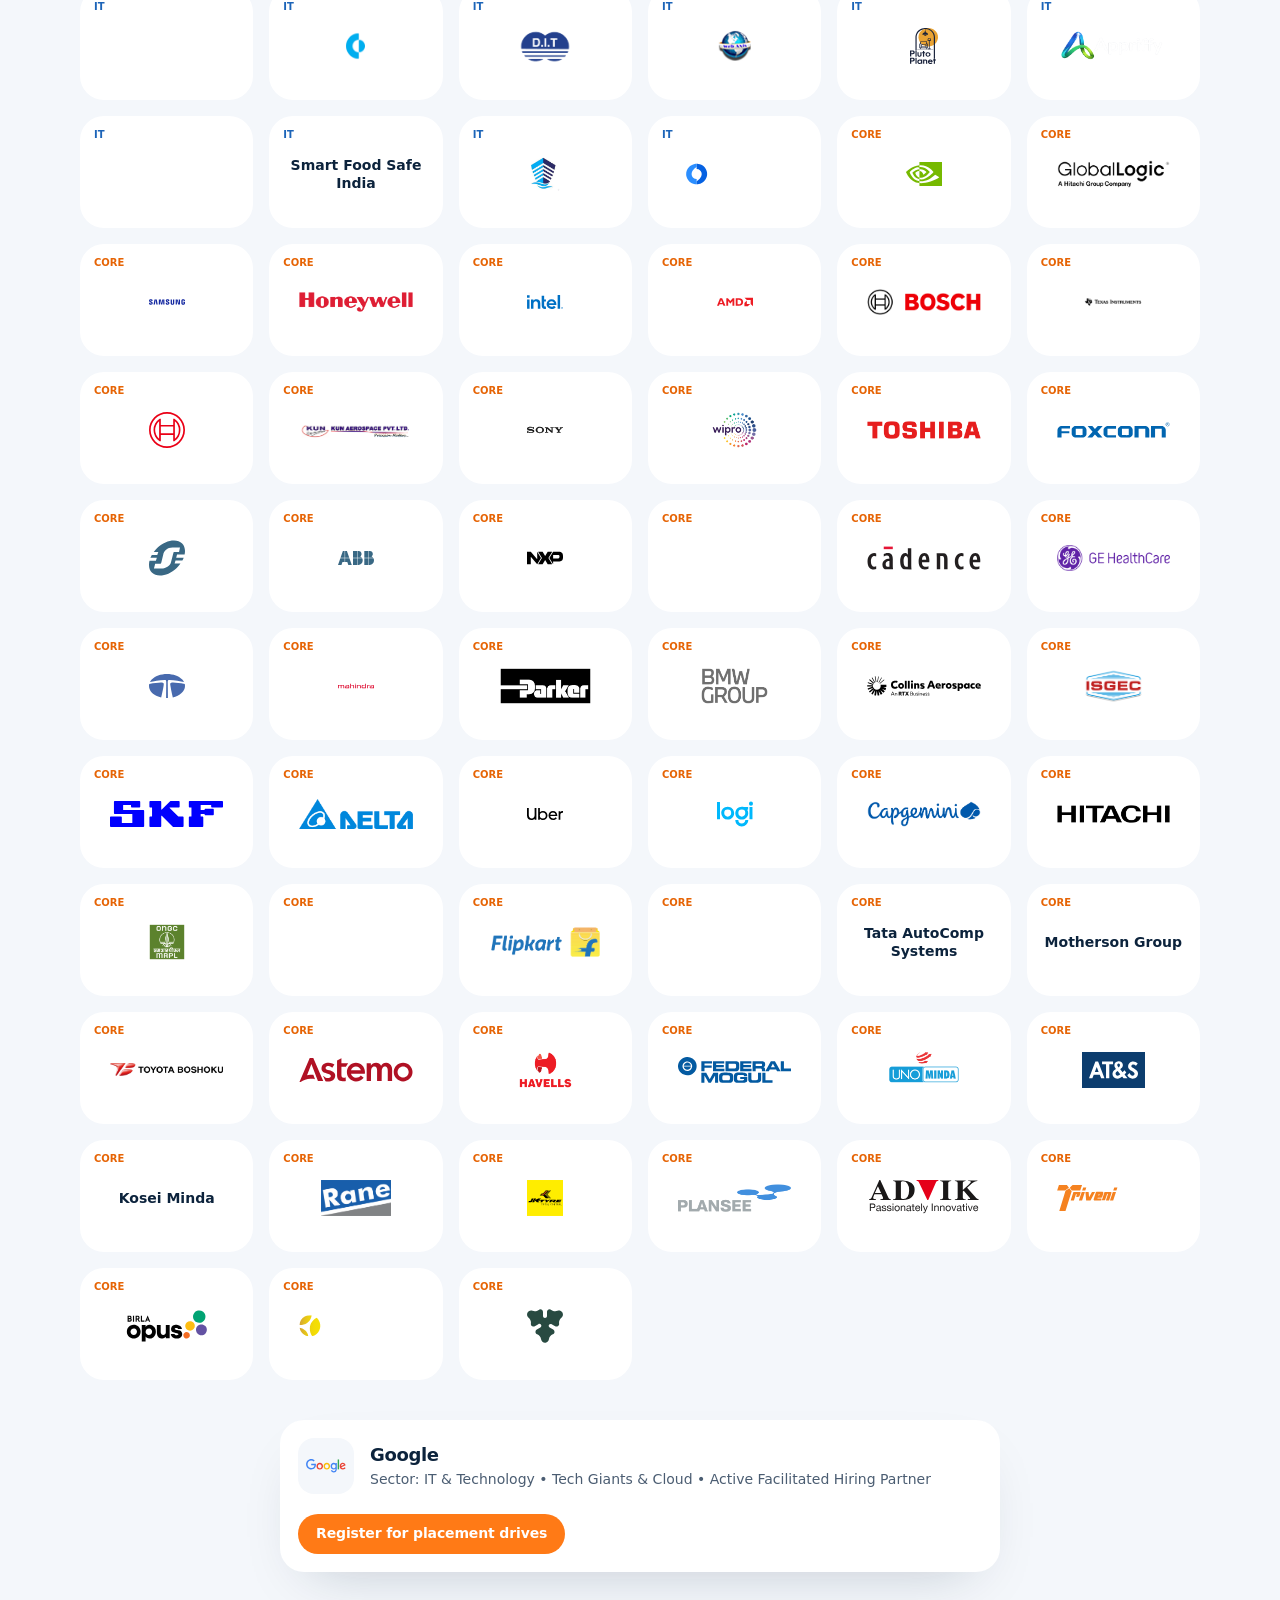
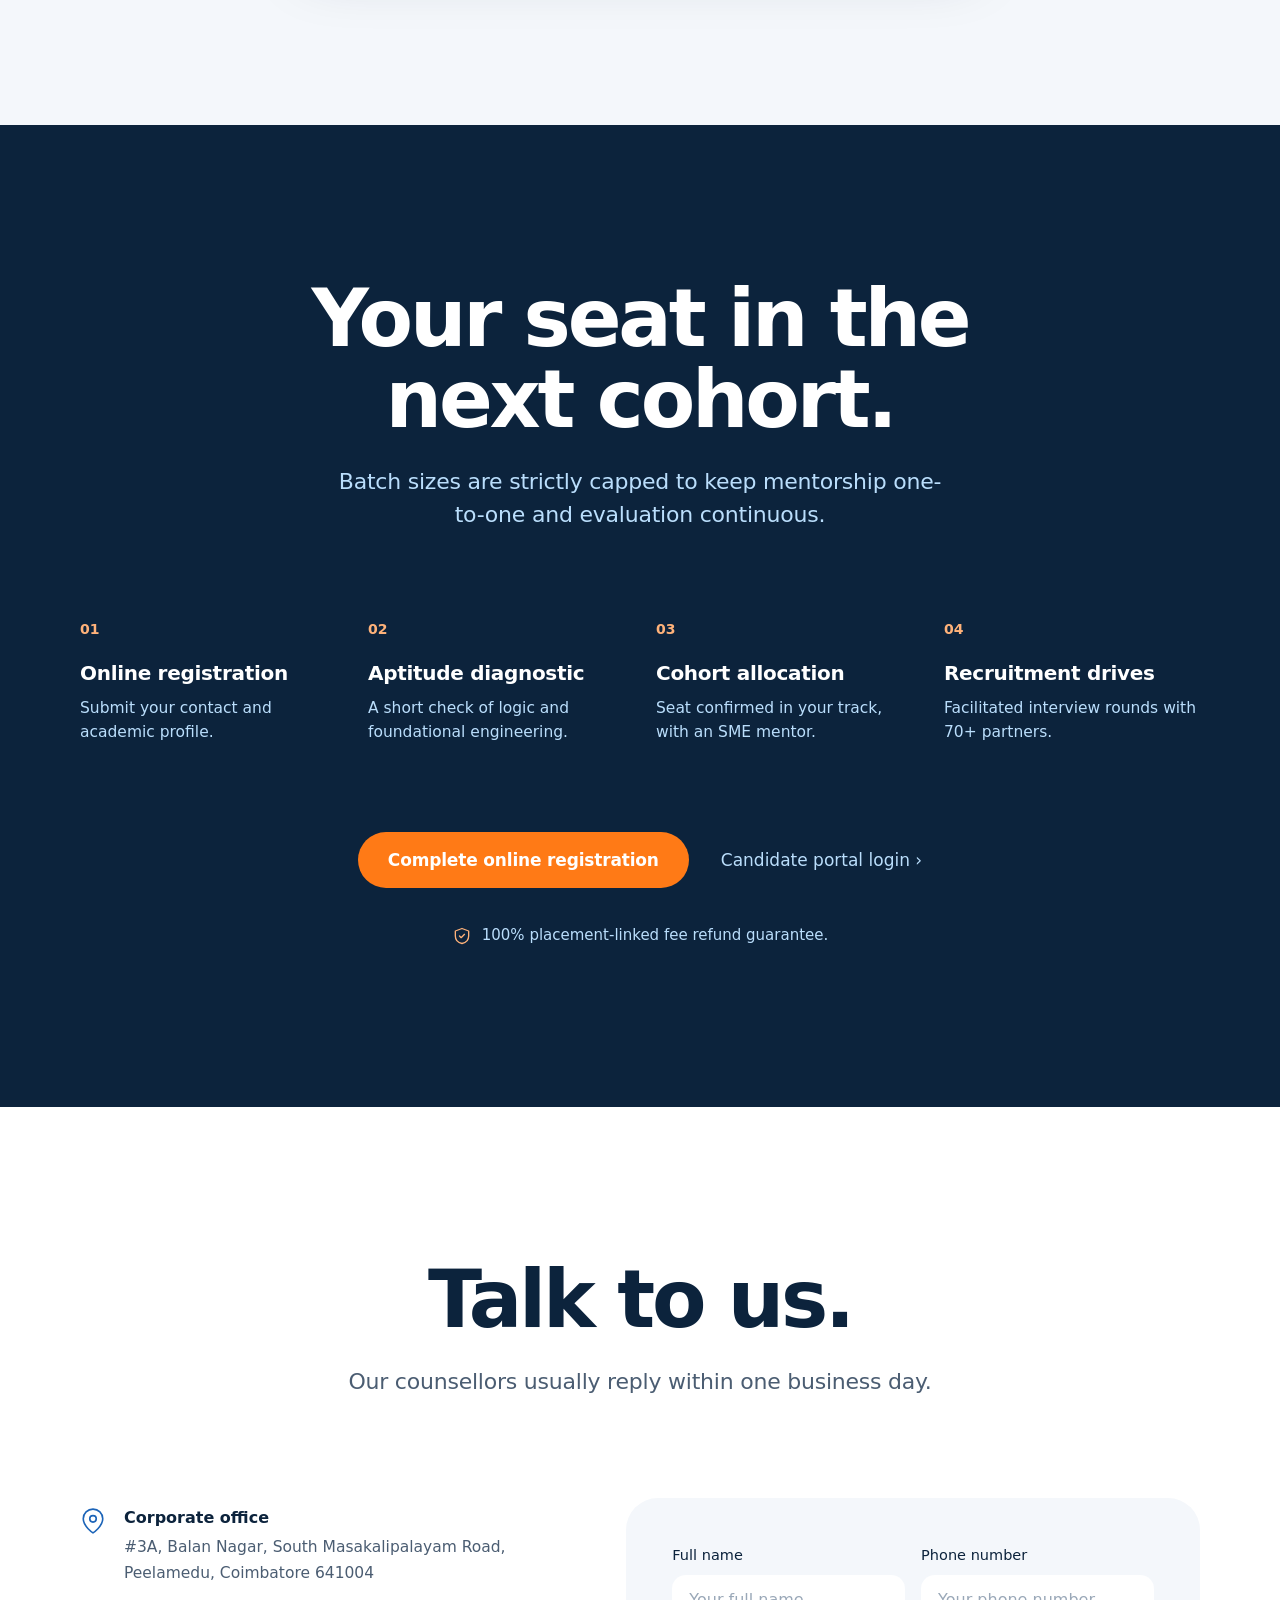
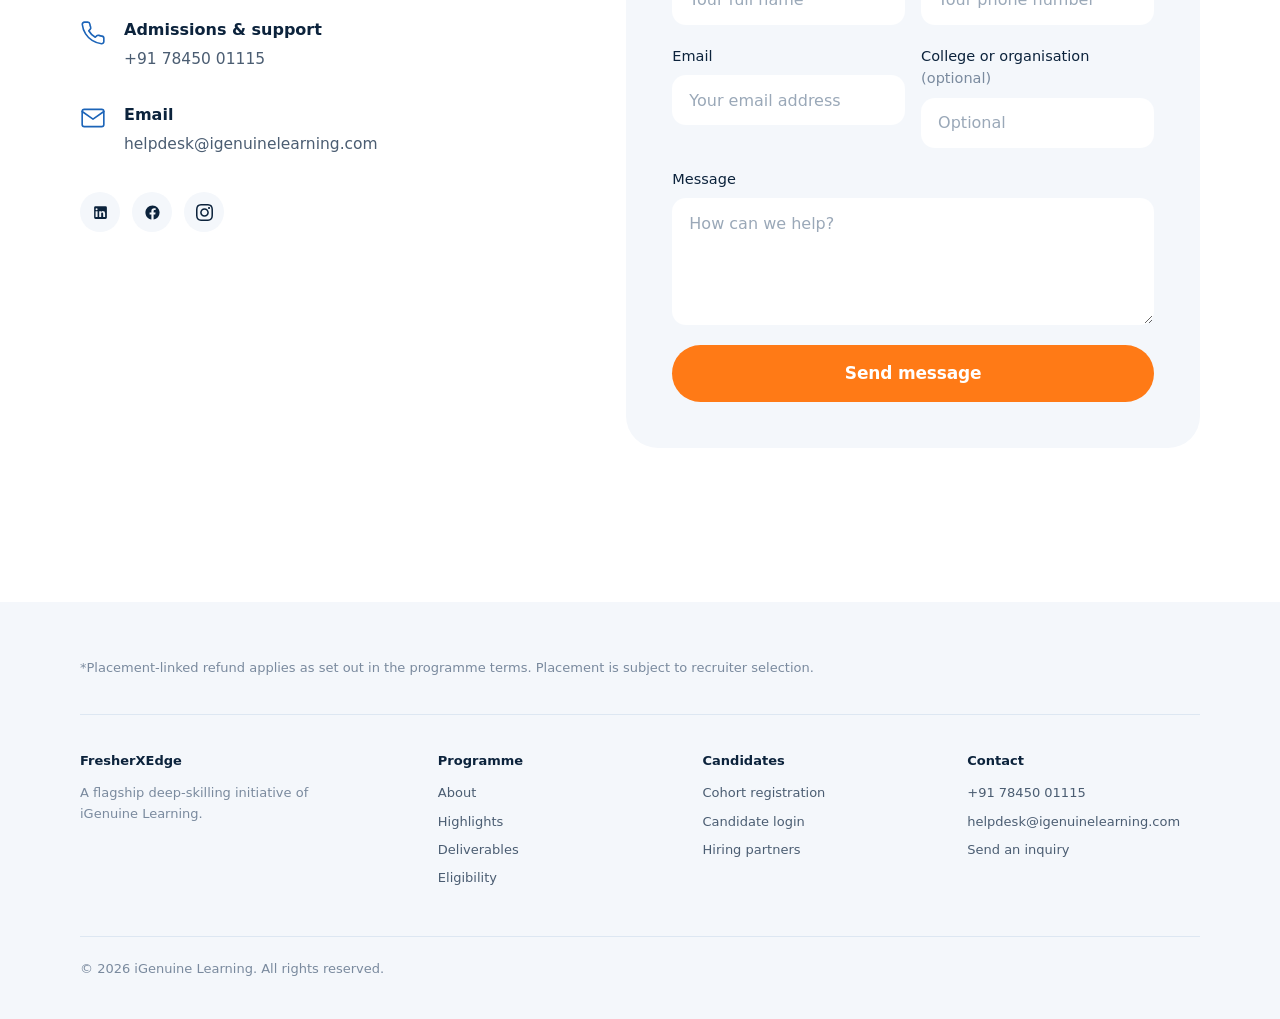
==== commit 3cff8021: "Complete Apple-inspired minimalist redesign for FresherXEdge" ====
--- a/index.html
+++ b/index.html
@@ -1,1081 +1,680 @@
-<!doctype html>
-<html lang="en">
-<head>
-  <meta charset="utf-8">
-  <meta name="viewport" content="width=device-width, initial-scale=1">
-  <meta http-equiv="Content-Security-Policy" content="default-src 'self'; script-src 'self' 'unsafe-inline'; style-src 'self' 'unsafe-inline' https://fonts.googleapis.com; font-src https://fonts.gstatic.com; img-src 'self' data: https:; connect-src 'self'; frame-ancestors 'self'; base-uri 'self';">
-  <meta name="referrer" content="strict-origin-when-cross-origin">
-  <title>iGenuine FresherXEdge | Learn Deep. Skill Smart. Launch Strong.</title>
-  <meta name="description" content="Flagship career-acceleration initiative of iGenuine Learning. Domain-specific deep skilling in Java/DSA, VLSI, Embedded Systems, and IoT with guaranteed placement-enabled drives across 70+ partner enterprises.">
-  
-  <!-- Modern Clean Typography -->
-  <link rel="preconnect" href="https://fonts.googleapis.com">
-  <link rel="preconnect" href="https://fonts.gstatic.com" crossorigin>
-  <link href="https://fonts.googleapis.com/css2?family=Plus+Jakarta+Sans:wght@400;500;600;700;800&display=swap" rel="stylesheet">
-  
-  <link rel="stylesheet" href="styles.css">
-  
-  <style>
-    /* Eligibility Section Perfect Visual Balance & Vertical Alignment */
-    .eligibility-layout {
-      display: grid;
-      grid-template-columns: 1.05fr 0.95fr;
-      gap: 36px;
-      align-items: stretch;
-    }
-    .elig-rule-cards {
-      display: flex;
-      flex-direction: column;
-      justify-content: space-between;
-      gap: 16px;
-      height: 100%;
-    }
-    .elig-rule {
-      flex: 1;
-      display: flex;
-      align-items: center;
-      gap: 18px;
-      padding: 22px 24px;
-      background: var(--white);
-      border: 1px solid var(--border-light);
-      border-radius: var(--radius-md);
-      transition: all var(--trans-fast);
-    }
-    .elig-rule:hover {
-      border-color: var(--blue-400);
-      transform: translateX(4px);
-      box-shadow: var(--shadow-xs);
-    }
-    .elig-rule__content {
-      flex: 1;
-    }
-    .elig-rule__content strong {
-      display: block;
-      font-size: 16px;
-      font-weight: 800;
-      color: var(--blue-900);
-      margin-bottom: 4px;
-    }
-    .elig-rule__content p {
-      font-size: 14px;
-      color: var(--ink-secondary);
-      line-height: 1.5;
-      margin: 0;
-    }
-    .elig-profiler {
-      height: 100%;
-      display: flex;
-      flex-direction: column;
-      justify-content: space-between;
-      padding: 32px 28px;
-    }
-    @media (max-width: 1024px) {
-      .eligibility-layout {
-        grid-template-columns: 1fr;
-      }
-      .elig-rule {
-        padding: 18px 20px;
-      }
-    }
-    /* Sector Tabs & Differentiated Company Tiles */
-    .sector-tabs-wrap {
-      display: flex;
-      justify-content: center;
-      margin-bottom: 24px;
-    }
-    .sector-tabs {
-      display: inline-flex;
-      background: var(--surface-subtle);
-      border: 1.5px solid var(--border-light);
-      border-radius: var(--radius-pill);
-      padding: 6px;
-      gap: 6px;
-      max-width: 100%;
-      overflow-x: auto;
-    }
-    .sector-tab-btn {
-      display: inline-flex;
-      align-items: center;
-      gap: 8px;
-      padding: 10px 20px;
-      border-radius: var(--radius-pill);
-      font-size: 14px;
-      font-weight: 700;
-      color: var(--blue-900);
-      background: transparent;
-      border: none;
-      cursor: pointer;
-      transition: all var(--trans-fast);
-      white-space: nowrap;
-    }
-    .sector-tab-btn:hover {
-      background: rgba(28, 100, 184, 0.08);
-    }
-    .sector-tab-btn.is-active {
-      background: var(--blue-900);
-      color: var(--white);
-      box-shadow: 0 4px 14px rgba(12, 35, 60, 0.2);
-    }
-    .tab-count {
-      font-size: 11.5px;
-      font-weight: 800;
-      padding: 2px 8px;
-      border-radius: var(--radius-pill);
-      background: rgba(255, 122, 22, 0.2);
-      color: var(--orange-600);
-    }
-    .sector-tab-btn.is-active .tab-count {
-      background: var(--orange-500);
-      color: var(--white);
-    }
-    .company-tile {
-      position: relative;
-      background: var(--white);
-      border: 1px solid var(--border-light);
-      border-radius: var(--radius-md);
-      padding: 16px 10px 12px;
-      display: flex;
-      flex-direction: column;
-      align-items: center;
-      justify-content: center;
-      min-height: 86px;
-      cursor: pointer;
-      transition: all var(--trans-fast);
-    }
-    .company-tile:hover {
-      transform: translateY(-3px);
-      border-color: var(--orange-400);
-      box-shadow: 0 8px 20px rgba(12, 35, 60, 0.08);
-    }
-    .company-tile.is-active {
-      border: 2px solid var(--orange-500);
-      box-shadow: 0 6px 18px rgba(255, 122, 22, 0.25);
-    }
-    .tile-sector-badge {
-      position: absolute;
-      top: 5px;
-      right: 5px;
-      font-size: 9px;
-      font-weight: 800;
-      letter-spacing: 0.04em;
-      padding: 2px 5px;
-      border-radius: 4px;
-      text-transform: uppercase;
-      line-height: 1;
-    }
-    .tile-sector-badge--it {
-      background: rgba(28, 100, 184, 0.1);
-      color: var(--blue-700);
-    }
-    .tile-sector-badge--core {
-      background: rgba(255, 122, 22, 0.14);
-      color: var(--orange-600);
-    }
-    .company-tile img {
-      max-height: 32px;
-      max-width: 82%;
-      width: auto;
-      object-fit: contain;
-      transition: transform var(--trans-fast);
-    }
-    .company-tile:hover img {
-      transform: scale(1.05);
-    }
-    .company-tile-name {
-      font-size: 12.5px;
-      font-weight: 700;
-      color: var(--blue-900);
-      text-align: center;
-      line-height: 1.3;
-    }
-    .companies-counter-badge {
-      font-size: 13px;
-      font-weight: 700;
-      color: var(--blue-900);
-      background: var(--surface-subtle);
-      padding: 6px 14px;
-      border-radius: var(--radius-pill);
-      border: 1px solid var(--border-light);
-    }
-  </style>
-  
-  <!-- Company Database & Interactive Engine -->
-  <script src="companies-data.js" defer></script>
-  <script src="app.js" defer></script>
-</head>
-<body>
-
-<!-- Dynamic Scroll Progress Line -->
-<div id="scroll-progress" aria-hidden="true"></div>
-
-<!-- Shared SVG Icon Assets -->
-<svg width="0" height="0" style="position:absolute" aria-hidden="true" focusable="false">
-  <defs>
-    <symbol id="icon-arrow" viewBox="0 0 24 24" fill="none" stroke="currentColor" stroke-linecap="round" stroke-linejoin="round"><path d="M5 12h14M13 6l6 6-6 6"/></symbol>
-    <symbol id="icon-check" viewBox="0 0 24 24" fill="none" stroke="currentColor" stroke-linecap="round" stroke-linejoin="round"><polyline points="20 6 9 17 4 12"/></symbol>
-    <symbol id="icon-shield" viewBox="0 0 24 24" fill="none" stroke="currentColor" stroke-linecap="round" stroke-linejoin="round"><path d="M12 3l8 3v6c0 5-3.5 8-8 9-4.5-1-8-4-8-9V6z"/><polyline points="9 12 11 14 15 10"/></symbol>
-    <symbol id="icon-code" viewBox="0 0 24 24" fill="none" stroke="currentColor" stroke-linecap="round" stroke-linejoin="round"><polyline points="16 18 22 12 16 6"/><polyline points="8 6 2 12 8 18"/></symbol>
-    <symbol id="icon-chip" viewBox="0 0 24 24" fill="none" stroke="currentColor" stroke-linecap="round" stroke-linejoin="round"><rect x="4" y="4" width="16" height="16" rx="2"/><rect x="9" y="9" width="6" height="6"/><path d="M9 1v3M15 1v3M9 20v3M15 20v3M1 9h3M1 15h3M20 9h3M20 15h3"/></symbol>
-    <symbol id="icon-layers" viewBox="0 0 24 24" fill="none" stroke="currentColor" stroke-linecap="round" stroke-linejoin="round"><polygon points="12 2 2 7 12 12 22 7 12 2"/><polyline points="2 17 12 22 22 17"/><polyline points="2 12 12 17 22 12"/></symbol>
-    <symbol id="icon-target" viewBox="0 0 24 24" fill="none" stroke="currentColor" stroke-linecap="round" stroke-linejoin="round"><circle cx="12" cy="12" r="10"/><circle cx="12" cy="12" r="6"/><circle cx="12" cy="12" r="2"/></symbol>
-    <symbol id="icon-search" viewBox="0 0 24 24" fill="none" stroke="currentColor" stroke-linecap="round" stroke-linejoin="round"><circle cx="11" cy="11" r="8"/><line x1="21" y1="21" x2="16.65" y2="16.65"/></symbol>
-    <symbol id="icon-award" viewBox="0 0 24 24" fill="none" stroke="currentColor" stroke-linecap="round" stroke-linejoin="round"><circle cx="12" cy="8" r="7"/><polyline points="8.21 13.89 7 23 12 20 17 23 15.79 13.88"/></symbol>
-    <symbol id="icon-users" viewBox="0 0 24 24" fill="none" stroke="currentColor" stroke-linecap="round" stroke-linejoin="round"><path d="M17 21v-2a4 4 0 0 0-4-4H5a4 4 0 0 0-4 4v2"/><circle cx="9" cy="7" r="4"/><path d="M23 21v-2a4 4 0 0 0-3-3.87"/><path d="M16 3.13a4 4 0 0 1 0 7.75"/></symbol>
-    <symbol id="icon-briefcase" viewBox="0 0 24 24" fill="none" stroke="currentColor" stroke-linecap="round" stroke-linejoin="round"><rect x="2" y="7" width="20" height="14" rx="2" ry="2"/><path d="M16 21V5a2 2 0 0 0-2-2h-4a2 2 0 0 0-2 2v16"/></symbol>
-    <symbol id="icon-grad" viewBox="0 0 24 24" fill="none" stroke="currentColor" stroke-linecap="round" stroke-linejoin="round"><path d="M22 10v6M2 10l10-5 10 5-10 5z"/><path d="M6 12v5c3 3 9 3 12 0v-5"/></symbol>
-    <symbol id="icon-sparkle" viewBox="0 0 24 24" fill="none" stroke="currentColor" stroke-linecap="round" stroke-linejoin="round"><path d="M12 2v4M12 18v4M4.93 4.93l2.83 2.83M16.24 16.24l2.83 2.83M2 12h4M18 12h4M4.93 19.07l2.83-2.83M16.24 7.76l2.83-2.83"/></symbol>
-    <symbol id="icon-map-pin" viewBox="0 0 24 24" fill="none" stroke="currentColor" stroke-linecap="round" stroke-linejoin="round"><path d="M21 10c0 7-9 13-9 13s-9-6-9-13a9 9 0 0 1 18 0z"/><circle cx="12" cy="10" r="3"/></symbol>
-    <symbol id="icon-phone" viewBox="0 0 24 24" fill="none" stroke="currentColor" stroke-linecap="round" stroke-linejoin="round"><path d="M22 16.92v3a2 2 0 0 1-2.18 2 19.79 19.79 0 0 1-8.63-3.07 19.5 19.5 0 0 1-6-6 19.79 19.79 0 0 1-3.07-8.67A2 2 0 0 1 4.11 2h3a2 2 0 0 1 2 1.72 12.84 12.84 0 0 0 .7 2.81 2 2 0 0 1-.45 2.11L8.09 9.91a16 16 0 0 0 6 6l1.27-1.27a2 2 0 0 1 2.11-.45 12.84 12.84 0 0 0 2.81.7A2 2 0 0 1 22 16.92z"/></symbol>
-    <symbol id="icon-mail" viewBox="0 0 24 24" fill="none" stroke="currentColor" stroke-linecap="round" stroke-linejoin="round"><path d="M4 4h16c1.1 0 2 .9 2 2v12c0 1.1-.9 2-2 2H4c-1.1 0-2-.9-2-2V6c0-1.1.9-2 2-2z"/><polyline points="22,6 12,13 2,6"/></symbol>
-  </defs>
-</svg>
-
-<!-- ============ FLOATING HEADER ============ -->
-<header class="site-header" id="top">
-  <div class="header-inner">
-    <a class="brand-wrap" href="#top" aria-label="iGenuine FresherXEdge Home">
-      <img src="assets/logo.png" alt="iGenuine Learning" width="138" height="40">
-      <span class="brand-tag">FresherXEdge</span>
-    </a>
-
-    <!-- Exactly six required navigation items in specified order -->
-    <nav class="primary-nav" id="primary-nav" aria-label="Primary Navigation">
-      <a href="#about" aria-current="page">About</a>
-      <a href="#highlights">Highlights</a>
-      <a href="#deliverables">Deliverables</a>
-      <a href="#companies">Participating Companies</a>
-      <a href="#contact">Contact</a>
-      <div class="mobile-auth-links">
-        <a class="btn-login" href="/corpx-edge/admin-login.php">Login</a>
-        <a class="btn btn-primary btn-sm" href="/corpx-edge/register.php">Register</a>
-      </div>
-    </nav>
-
-    <!-- Desktop Action Group -->
-    <div class="header-actions">
-      <a class="btn-login" href="/corpx-edge/admin-login.php">Login</a>
-      <a class="btn btn-primary btn-sm" href="/corpx-edge/register.php">Register</a>
-    </div>
-
-    <!-- Mobile Menu Button -->
-    <button class="menu-toggle" type="button" aria-controls="primary-nav" aria-expanded="false" aria-label="Toggle navigation menu">
-      <span></span>
-      <span></span>
-      <span></span>
-    </button>
-  </div>
-</header>
-
-<main id="main">
-
-  <!-- ============ HERO SECTION ============ -->
-  <section class="hero" aria-labelledby="hero-title">
-    <div class="container hero-grid">
-      <div class="hero-left">
-        <div class="hero-badge-row">
-          <span class="badge badge--orange">
-            <span class="pulse"></span> 2024–2026 Cohorts • Admissions Open
-          </span>
-        </div>
-
-        <h1 id="hero-title" class="hero-title">
-          Learn Deep.<br>
-          Skill Smart.<br>
-          <span class="highlight-line">Launch Strong.</span>
-        </h1>
-
-        <p class="hero-lede">
-          An intensive, industry-aligned programme thoughtfully designed to transform engineering graduates into industry-ready professionals through domain-specific deep skilling and facilitated recruitment opportunities.
-        </p>
-
-        <div class="hero-cta-cluster">
-          <a class="btn btn-primary btn-lg" href="/corpx-edge/register.php">
-            Enroll for Cohort <svg class="icon"><use href="#icon-arrow"/></svg>
-          </a>
-          <a class="btn btn-secondary btn-lg" href="#about">
-            Explore 4 Domains
-          </a>
-        </div>
-
-        <div class="hero-stats-band">
-          <div class="hero-stat">
-            <strong>70+</strong>
-            <span>Hiring Enterprises</span>
-          </div>
-          <div class="hero-stat">
-            <strong class="text-orange">100%</strong>
-            <span>Placement Refund*</span>
-          </div>
-          <div class="hero-stat">
-            <strong>4</strong>
-            <span>Strategic Domains</span>
-          </div>
-          <div class="hero-stat">
-            <strong>1:15</strong>
-            <span>Mentor Batch Ratio</span>
-          </div>
-        </div>
-      </div>
-
-      <!-- Hero Interactive Transformation Card -->
-      <div class="hero-interactive-card" role="region" aria-label="Career Trajectory Simulator">
-        <div class="card-header-bar">
-          <h3><svg class="icon" style="color:var(--orange-500);"><use href="#icon-sparkle"/></svg> Career Trajectory</h3>
-          <div class="toggle-tab-group" role="tablist">
-            <button type="button" class="toggle-tab-btn" data-trajectory="academic">Academic</button>
-            <button type="button" class="toggle-tab-btn is-active" data-trajectory="careeredge">FresherXEdge</button>
-          </div>
-        </div>
-
-        <div class="trajectory-preview" id="trajectory-content">
-          <h4>FresherXEdge Industry-Ready Engineer</h4>
-          <p>Specialized deep-skilling in high-demand domains (Java/DSA, VLSI, Embedded, IoT), production-standard capstone builds, diagnostic scorecards, and facilitated hiring across 70+ enterprises.</p>
-          <div class="trajectory-tags">
-            <span>Deep Domain Mastery</span>
-            <span>Production Lab Rigor</span>
-            <span>SME 1-on-1 Feedback</span>
-            <span>100% Placement-Linked Refund</span>
-          </div>
-        </div>
-
-        <div class="hero-interactive-foot">
-          <span><svg class="icon" style="width:16px;height:16px;vertical-align:middle;color:var(--orange-500);"><use href="#icon-shield"/></svg> 100% Placement-Linked Fee Refund</span>
-          <a href="#eligibility" class="btn btn-ghost btn-sm">Check Eligibility →</a>
-        </div>
-      </div>
-    </div>
-  </section>
-
-  <!-- ============ ABOUT SECTION ============ -->
-  <section class="section bg-subtle" id="about" aria-labelledby="about-title">
-    <div class="container">
-      <div class="section-head section-head--center">
-        <span class="badge">About FresherXEdge</span>
-        <h2 id="about-title" class="section-title">Built on the Philosophy of Excellence</h2>
-        <p class="section-subtitle">Bridging the critical gap between academic learning and evolving industry expectations, empowering aspiring engineers to build sustainable careers.</p>
-      </div>
-
-      <div class="about-grid">
-        <div class="about-copy">
-          <h3>Beyond Training. Towards a Promising Career.</h3>
-          <p>FresherXEdge is another flagship initiative of <strong>iGenuine Learning</strong>, thoughtfully designed to transform engineering graduates into industry-ready professionals through intensive, domain-specific deep skilling and career-enabling opportunities.</p>
-          <p>What makes FresherXEdge distinctive is its commitment to go beyond conventional certification. The initiative brings together industry-experienced Subject Matter Experts (SMEs), hands-on learning, real-world engineering applications, continuous competency assessments, and structured interview preparation to build the technical confidence employers expect.</p>
-        </div>
-
-        <div class="audience-box">
-          <h4><svg class="icon" style="color:var(--orange-500);"><use href="#icon-grad"/></svg> Exclusively Designed For</h4>
-          <ul class="audience-list">
-            <li>
-              <svg class="icon"><use href="#icon-check"/></svg>
-              <span><strong>Engineering Graduates:</strong> Recent graduates from <strong>2026, 2025, and 2024</strong> passing out batches.</span>
-            </li>
-            <li>
-              <svg class="icon"><use href="#icon-check"/></svg>
-              <span><strong>Early-Career Professionals:</strong> With up to <strong>2–3 years of experience</strong> looking to shift into high-growth engineering domains.</span>
-            </li>
-            <li>
-              <svg class="icon"><use href="#icon-check"/></svg>
-              <span><strong>Eligible Branches:</strong> Computer Science (CSE), Electronics &amp; Communication (ECE), Electrical &amp; Electronics (EEE), and allied disciplines.</span>
-            </li>
-          </ul>
-        </div>
-      </div>
-
-      <!-- 4 Strategic Domains Interactive Deep-Dive -->
-      <div class="domains-container">
-        <div style="margin-bottom:20px;">
-          <span class="badge badge--orange">Domain Specialization</span>
-          <h3 style="font-size:22px; font-weight:800; color:var(--blue-900); margin-top:6px;">Deep Skilling in Four High-Demand Domains</h3>
-        </div>
-
-        <div class="domain-tab-row" role="tablist">
-          <button type="button" class="domain-btn is-active" data-domain="domain-1">
-            <span class="domain-step">Domain 01</span>
-            <span class="domain-name">Java Programming &amp; DSA</span>
-          </button>
-          <button type="button" class="domain-btn" data-domain="domain-2">
-            <span class="domain-step">Domain 02</span>
-            <span class="domain-name">VLSI Design &amp; Semiconductor</span>
-          </button>
-          <button type="button" class="domain-btn" data-domain="domain-3">
-            <span class="domain-step">Domain 03</span>
-            <span class="domain-name">Embedded Systems</span>
-          </button>
-          <button type="button" class="domain-btn" data-domain="domain-4">
-            <span class="domain-step">Domain 04</span>
-            <span class="domain-name">Internet of Things (IoT)</span>
-          </button>
-        </div>
-
-        <!-- Domain 01: Java & DSA -->
-        <div class="domain-panel is-active" id="domain-1">
-          <div class="domain-info">
-            <h4>Java Programming, Data Structures &amp; Algorithms</h4>
-            <p>Building strong programming foundations, computational thinking, problem-solving capabilities, and software development competencies required by top global tech enterprises.</p>
-            <span class="domain-subhead">Core Competencies:</span>
-            <div class="chips-list">
-              <span>Object-Oriented Design</span>
-              <span>Advanced Data Structures</span>
-              <span>Algorithmic Optimization</span>
-              <span>Memory Profiling</span>
-              <span>Multithreading &amp; Concurrency</span>
-              <span>Clean Code Principles</span>
-            </div>
-            <a class="btn btn-primary btn-sm" href="/corpx-edge/register.php?domain=java">Register for Java Track →</a>
-          </div>
-          <div class="domain-sidebar">
-            <h5>Targeted Career Roles</h5>
-            <div class="role-badge-list">
-              <div>Software Development Engineer (SDE-1)</div>
-              <div>Backend Java Developer</div>
-              <div>Application Software Engineer</div>
-            </div>
-            <span style="font-size:12.5px; color:var(--ink-muted);">Hiring partners include Google, Amazon, Microsoft, Walmart, and Swiggy.</span>
-          </div>
-        </div>
-
-        <!-- Domain 02: VLSI -->
-        <div class="domain-panel" id="domain-2">
-          <div class="domain-info">
-            <h4>VLSI Design &amp; Semiconductor Technologies</h4>
-            <p>Developing specialized competencies in digital design, verification, and semiconductor engineering aligned with India’s rapidly growing chip design industry.</p>
-            <span class="domain-subhead">Core Competencies:</span>
-            <div class="chips-list">
-              <span>Verilog / SystemVerilog</span>
-              <span>RTL Design &amp; Synthesis</span>
-              <span>Functional Verification (UVM)</span>
-              <span>Static Timing Analysis (STA)</span>
-              <span>CMOS Circuit Design</span>
-              <span>FPGA Prototyping</span>
-            </div>
-            <a class="btn btn-primary btn-sm" href="/corpx-edge/register.php?domain=vlsi">Register for VLSI Track →</a>
-          </div>
-          <div class="domain-sidebar">
-            <h5>Targeted Career Roles</h5>
-            <div class="role-badge-list">
-              <div>ASIC / FPGA Design Engineer</div>
-              <div>Digital Design Verification Engineer</div>
-              <div>Physical Design Trainee</div>
-            </div>
-            <span style="font-size:12.5px; color:var(--ink-muted);">Hiring partners include NVIDIA, Intel, AMD, and Qualcomm.</span>
-          </div>
-        </div>
-
-        <!-- Domain 03: Embedded Systems -->
-        <div class="domain-panel" id="domain-3">
-          <div class="domain-info">
-            <h4>Embedded Systems</h4>
-            <p>Building practical expertise in embedded C programming, microcontrollers, hardware–software integration, and real-time systems.</p>
-            <span class="domain-subhead">Core Competencies:</span>
-            <div class="chips-list">
-              <span>Embedded C &amp; Assembly</span>
-              <span>ARM Cortex Architectures</span>
-              <span>Device Driver Development</span>
-              <span>I2C, SPI, UART, CAN</span>
-              <span>Real-Time Operating Systems (RTOS)</span>
-              <span>Hardware Bring-up &amp; Testing</span>
-            </div>
-            <a class="btn btn-primary btn-sm" href="/corpx-edge/register.php?domain=embedded">Register for Embedded Track →</a>
-          </div>
-          <div class="domain-sidebar">
-            <h5>Targeted Career Roles</h5>
-            <div class="role-badge-list">
-              <div>Embedded Firmware Engineer</div>
-              <div>Automotive Systems Engineer</div>
-              <div>Hardware Integration Specialist</div>
-            </div>
-            <span style="font-size:12.5px; color:var(--ink-muted);">Hiring partners include Ather Energy, Cisco, and engineering R&amp;D firms.</span>
-          </div>
-        </div>
-
-        <!-- Domain 04: IoT -->
-        <div class="domain-panel" id="domain-4">
-          <div class="domain-info">
-            <h4>Internet of Things (IoT)</h4>
-            <p>Enabling graduates to design and develop intelligent, connected systems through sensors, communication technologies, and practical applications.</p>
-            <span class="domain-subhead">Core Competencies:</span>
-            <div class="chips-list">
-              <span>Sensors &amp; Actuator Interfacing</span>
-              <span>MQTT, CoAP &amp; REST Protocols</span>
-              <span>Edge Computing Architectures</span>
-              <span>Cloud IoT Gateways</span>
-              <span>Wireless Mesh Networking</span>
-              <span>Telemetry Data Pipelines</span>
-            </div>
-            <a class="btn btn-primary btn-sm" href="/corpx-edge/register.php?domain=iot">Register for IoT Track →</a>
-          </div>
-          <div class="domain-sidebar">
-            <h5>Targeted Career Roles</h5>
-            <div class="role-badge-list">
-              <div>IoT Solutions Developer</div>
-              <div>Connected Systems Engineer</div>
-              <div>Smart Automation Specialist</div>
-            </div>
-            <span style="font-size:12.5px; color:var(--ink-muted);">Hiring partners include DrinkPrime, Sysnet, and smart systems innovators.</span>
-          </div>
-        </div>
-      </div>
-    </div>
-  </section>
-
-  <!-- ============ HIGHLIGHTS SECTION ============ -->
-  <section class="section" id="highlights" aria-labelledby="highlights-title">
-    <div class="container">
-      <div class="section-head section-head--row">
-        <div>
-          <span class="badge">Program Highlights</span>
-          <h2 id="highlights-title" class="section-title">Nine Signature Pillars</h2>
-        </div>
-        <p class="section-subtitle" style="max-width:480px;">A comprehensive framework designed for real engineering outcomes and guaranteed accountability.</p>
-      </div>
-
-      <div class="bento-grid">
-        <!-- 01 -->
-        <div class="bento-box">
-          <div class="bento-head">
-            <span class="bento-idx">Highlight 01</span>
-            <span class="bento-icon"><svg class="icon"><use href="#icon-briefcase"/></svg></span>
-          </div>
-          <h3>Placement-Enabled Learning</h3>
-          <p>Career-focused training integrated with structured recruitment opportunities across verified hiring enterprises.</p>
-        </div>
-
-        <!-- 02 -->
-        <div class="bento-box">
-          <div class="bento-head">
-            <span class="bento-idx">Highlight 02</span>
-            <span class="bento-icon"><svg class="icon"><use href="#icon-code"/></svg></span>
-          </div>
-          <h3>Industry-Aligned Deep Skilling</h3>
-          <p>Intensive domain-specific training designed around evolving industry requirements and production standards.</p>
-        </div>
-
-        <!-- 03 -->
-        <div class="bento-box">
-          <div class="bento-head">
-            <span class="bento-idx">Highlight 03</span>
-            <span class="bento-icon"><svg class="icon"><use href="#icon-layers"/></svg></span>
-          </div>
-          <h3>Corporate Readiness &amp; Employability</h3>
-          <p>Building technical, professional, communication, and workplace competencies for successful career transitions.</p>
-        </div>
-
-        <!-- 04 -->
-        <div class="bento-box">
-          <div class="bento-head">
-            <span class="bento-idx">Highlight 04</span>
-            <span class="bento-icon"><svg class="icon"><use href="#icon-target"/></svg></span>
-          </div>
-          <h3>Access to Premium Recruiters</h3>
-          <p>Facilitated interview opportunities with leading technology and engineering companies.</p>
-        </div>
-
-        <!-- 05 Featured Guarantee -->
-        <div class="bento-box bento-box--guarantee">
-          <div class="bento-head">
-            <span class="bento-idx">Highlight 05</span>
-            <span class="bento-icon"><svg class="icon"><use href="#icon-shield"/></svg></span>
-          </div>
-          <h3>100% Placement-Linked Fee Refund</h3>
-          <p>Full programme fee refund if placement is not secured. A transparent, outcome-linked commitment that demonstrates our confidence in our training quality.</p>
-        </div>
-
-        <!-- 06 -->
-        <div class="bento-box">
-          <div class="bento-head">
-            <span class="bento-idx">Highlight 06</span>
-            <span class="bento-icon"><svg class="icon"><use href="#icon-award"/></svg></span>
-          </div>
-          <h3>Continuous Competency Assessment</h3>
-          <p>Regular evaluations, personalized feedback, and performance tracking throughout the programme.</p>
-        </div>
-
-        <!-- 07 -->
-        <div class="bento-box">
-          <div class="bento-head">
-            <span class="bento-idx">Highlight 07</span>
-            <span class="bento-icon"><svg class="icon"><use href="#icon-chip"/></svg></span>
-          </div>
-          <h3>Practice-Intensive Learning</h3>
-          <p>Hands-on exercises, real-world applications, and industry-relevant problem-solving.</p>
-        </div>
-
-        <!-- 08 -->
-        <div class="bento-box">
-          <div class="bento-head">
-            <span class="bento-idx">Highlight 08</span>
-            <span class="bento-icon"><svg class="icon"><use href="#icon-grad"/></svg></span>
-          </div>
-          <h3>100% Instructor-Led Classroom Training</h3>
-          <p>Immersive, face-to-face learning with direct guidance from experienced trainers and Subject Matter Experts.</p>
-        </div>
-
-        <!-- 09 -->
-        <div class="bento-box">
-          <div class="bento-head">
-            <span class="bento-idx">Highlight 09</span>
-            <span class="bento-icon"><svg class="icon"><use href="#icon-users"/></svg></span>
-          </div>
-          <h3>Small Batches. Individual Attention.</h3>
-          <p>Limited batch sizes to ensure personalised mentoring, focused learning, and individual progress monitoring.</p>
-        </div>
-      </div>
-    </div>
-  </section>
-
-  <!-- ============ DELIVERABLES SECTION ============ -->
-  <section class="section bg-subtle" id="deliverables" aria-labelledby="deliverables-title">
-    <div class="container">
-      <div class="section-head section-head--center">
-        <span class="badge badge--orange">Practical Deliverables</span>
-        <h2 id="deliverables-title" class="section-title">What Participants Gain</h2>
-        <p class="section-subtitle">Tangible competencies, engineering applications, and structured career preparation built to satisfy employer expectations.</p>
-      </div>
-
-      <div class="deliverables-grid">
-        <!-- Deliverable 01 -->
-        <div class="deliv-card">
-          <span class="deliv-tag">Deliverable 01</span>
-          <h3>Domain-Specific Deep Skilling</h3>
-          <p>Intensive training in your selected technology domain (Java/DSA, VLSI, Embedded Systems, or IoT) covering core architectural fundamentals and industry best practices.</p>
-          <ul class="deliv-points">
-            <li><svg class="icon"><use href="#icon-check"/></svg> Industry-standard development methodologies</li>
-            <li><svg class="icon"><use href="#icon-check"/></svg> Clean coding, refactoring &amp; performance tuning</li>
-          </ul>
-        </div>
-
-        <!-- Deliverable 02 -->
-        <div class="deliv-card">
-          <span class="deliv-tag">Deliverable 02</span>
-          <h3>Real-World Engineering Applications</h3>
-          <p>Extensive practical exercises and hands-on laboratory builds bridging theoretical concepts to real-world deployment under expert SME supervision.</p>
-          <ul class="deliv-points">
-            <li><svg class="icon"><use href="#icon-check"/></svg> Hardware-software integration &amp; testing</li>
-            <li><svg class="icon"><use href="#icon-check"/></svg> Production debugging &amp; instrumentation</li>
-          </ul>
-        </div>
-
-        <!-- Deliverable 03 -->
-        <div class="deliv-card">
-          <span class="deliv-tag">Deliverable 03</span>
-          <h3>Continuous Competency Assessments</h3>
-          <p>Regular milestone evaluations and performance tracking scorecards delivering actionable feedback to pinpoint and eliminate technical weaknesses.</p>
-          <ul class="deliv-points">
-            <li><svg class="icon"><use href="#icon-check"/></svg> Objective skill diagnostics &amp; benchmark metrics</li>
-            <li><svg class="icon"><use href="#icon-check"/></svg> 1-on-1 personalized mentoring sessions</li>
-          </ul>
-        </div>
-
-        <!-- Deliverable 04 -->
-        <div class="deliv-card">
-          <span class="deliv-tag">Deliverable 04</span>
-          <h3>Structured Technical Interview Preparation</h3>
-          <p>Rigorous whiteboard coding drills, algorithmic problem-solving practice, and domain-specific mock interviews to build technical confidence.</p>
-          <ul class="deliv-points">
-            <li><svg class="icon"><use href="#icon-check"/></svg> Company-specific interview question sets</li>
-            <li><svg class="icon"><use href="#icon-check"/></svg> Simulated panel interviews &amp; detailed reviews</li>
-          </ul>
-        </div>
-
-        <!-- Deliverable 05 -->
-        <div class="deliv-card">
-          <span class="deliv-tag">Deliverable 05</span>
-          <h3>Corporate Readiness &amp; Employability</h3>
-          <p>Developing professional communication, workplace etiquette, teamwork, and problem-solving maturity for seamless transition into high-performing teams.</p>
-          <ul class="deliv-points">
-            <li><svg class="icon"><use href="#icon-check"/></svg> Professional technical presentations &amp; emails</li>
-            <li><svg class="icon"><use href="#icon-check"/></svg> Agile project management &amp; team ownership</li>
-          </ul>
-        </div>
-
-        <!-- Deliverable 06 -->
-        <div class="deliv-card">
-          <span class="deliv-tag">Deliverable 06</span>
-          <h3>Facilitated Interview Opportunities</h3>
-          <p>Direct access to recruitment opportunities with leading employers, supported by our verified 100% placement-linked fee refund commitment.</p>
-          <ul class="deliv-points">
-            <li><svg class="icon"><use href="#icon-check"/></svg> Facilitated interviews across 70+ partner firms</li>
-            <li><svg class="icon"><use href="#icon-check"/></svg> 100% Full Fee Refund if placement is not secured</li>
-          </ul>
-        </div>
-      </div>
-    </div>
-  </section>
-
-  <!-- ============ ELIGIBILITY SECTION & INTERACTIVE CHECKER ============ -->
-  <section class="section" id="eligibility" aria-labelledby="eligibility-title">
-    <div class="container">
-      <div class="section-head section-head--center">
-        <span class="badge">Eligibility</span>
-        <h2 id="eligibility-title" class="section-title">Who Can Apply</h2>
-        <p class="section-subtitle">Requirements are transparent and structured to ensure students are prepared for intensive deep skilling.</p>
-      </div>
-
-      <div class="eligibility-layout">
-        <!-- Left: 3 Criteria Cards aligned with Profiler -->
-        <div class="elig-rule-cards">
-          <div class="elig-rule">
-            <span class="elig-rule__icon"><svg class="icon"><use href="#icon-grad"/></svg></span>
-            <div class="elig-rule__content">
-              <strong>1. Engineering Degree</strong>
-              <p>Must be an engineering graduate, preferably from the <strong>2026, 2025 &amp; 2024</strong> batches (CSE, ECE, EEE, and allied disciplines).</p>
-            </div>
-          </div>
-
-          <div class="elig-rule">
-            <span class="elig-rule__icon"><svg class="icon"><use href="#icon-award"/></svg></span>
-            <div class="elig-rule__content">
-              <strong>2. Academic Performance</strong>
-              <p><strong>Minimum CGPA of 6.0</strong> with <strong>no standing arrears</strong> at cohort commencement.</p>
-            </div>
-          </div>
-
-          <div class="elig-rule">
-            <span class="elig-rule__icon"><svg class="icon"><use href="#icon-shield"/></svg></span>
-            <div class="elig-rule__content">
-              <strong>3. Foundation Consistency</strong>
-              <p><strong>Minimum 60%</strong> aggregate in 10th standard, 12th standard, or Diploma (if applicable).</p>
-            </div>
-          </div>
-        </div>
-
-        <!-- Right: Interactive Eligibility Profiler Tool -->
-        <div class="elig-profiler">
-          <div class="elig-profiler-head">
-            <span class="badge badge--orange">Instant Profiler</span>
-            <h4>Verify Your Eligibility</h4>
-            <p>Slide your scores to check profile qualification in real time.</p>
-          </div>
-
-          <form class="profiler-form" id="eligibility-profiler-form" novalidate>
-            <div class="form-row">
-              <div class="form-field">
-                <label for="calc-grad-year">Graduation Year</label>
-                <select id="calc-grad-year">
-                  <option value="2026" selected>2026 (Final Year)</option>
-                  <option value="2025">2025 (Graduate)</option>
-                  <option value="2024">2024 (Graduate)</option>
-                  <option value="other">2023 or Earlier</option>
-                </select>
-              </div>
-              <div class="form-field">
-                <label for="calc-arrears">Standing Arrears?</label>
-                <select id="calc-arrears">
-                  <option value="no" selected>No (0 Backlogs)</option>
-                  <option value="yes">Yes (Have Arrears)</option>
-                </select>
-              </div>
-            </div>
-
-            <div class="form-field">
-              <label for="slider-cgpa">B.Tech / B.E CGPA: <span id="val-cgpa">7.2</span></label>
-              <div class="range-slider-wrap">
-                <input type="range" id="slider-cgpa" min="4.0" max="10.0" step="0.1" value="7.2">
-              </div>
-            </div>
-
-            <div class="form-field">
-              <label for="slider-percent">10th / 12th / Diploma %: <span id="val-percent">75%</span></label>
-              <div class="range-slider-wrap">
-                <input type="range" id="slider-percent" min="40" max="100" step="1" value="75">
-              </div>
-            </div>
-
-            <button type="submit" class="btn btn-primary" style="width:100%; margin-top:8px;">
-              Verify Profile Eligibility →
-            </button>
-
-            <div class="eligibility-output" id="profiler-output" role="status" aria-live="polite"></div>
-          </form>
-        </div>
-      </div>
-    </div>
-  </section>
-
-  <!-- ============ PARTICIPATING COMPANIES SECTION (SIGNATURE DIRECTORY) ============ -->
-  <section class="section bg-subtle" id="companies" aria-labelledby="companies-title">
-    <div class="container">
-      <div class="section-head section-head--center">
-        <span class="badge badge--orange">Signature Recruiter Network</span>
-        <h2 id="companies-title" class="section-title">120+ Participating Enterprises</h2>
-        <p class="section-subtitle">Access facilitated hiring drives across leading global technology leaders, enterprise SaaS unicorns, semiconductor giants, and top-tier core engineering conglomerates.</p>
-      </div>
-
-      <div class="companies-signature-wrap">
-        <!-- Master Sector Differentiation Switcher -->
-        <div class="sector-tabs-wrap">
-          <div class="sector-tabs" role="tablist" aria-label="Company Sector Tabs">
-            <button type="button" class="sector-tab-btn is-active" data-sector="all">
-              All Enterprises <span class="tab-count">123</span>
-            </button>
-            <button type="button" class="sector-tab-btn" data-sector="it">
-              IT &amp; Software Technology <span class="tab-count">70</span>
-            </button>
-            <button type="button" class="sector-tab-btn" data-sector="core">
-              Core &amp; Non-IT Engineering <span class="tab-count">53</span>
-            </button>
-          </div>
-        </div>
-
-        <!-- Search & Filter Controls -->
-        <div class="companies-toolbar">
-          <div class="search-input-box">
-            <svg class="icon"><use href="#icon-search"/></svg>
-            <input type="text" id="company-search-field" placeholder="Search Google, Tata Motors, NVIDIA, Siemens, Bosch, Swiggy..." aria-label="Search companies">
-          </div>
-          <span class="companies-counter-badge" id="companies-counter">Showing 123 Hiring Partners</span>
-        </div>
-
-        <!-- Sub-Domain Filter Chips -->
-        <div class="category-chips-row" id="company-category-chips" role="tablist">
-          <button type="button" class="category-chip is-active" data-cat-group="all">All Sectors</button>
-          <button type="button" class="category-chip" data-cat-group="Tech Giants &amp; Cloud">Tech Giants &amp; Cloud</button>
-          <button type="button" class="category-chip" data-cat-group="Automotive &amp; EV">Automotive &amp; EV</button>
-          <button type="button" class="category-chip" data-cat-group="Semiconductors &amp; Systems">Semiconductors &amp; VLSI</button>
-          <button type="button" class="category-chip" data-cat-group="Heavy Eng &amp; Infrastructure">Heavy Eng &amp; Infrastructure</button>
-          <button type="button" class="category-chip" data-cat-group="Fintech &amp; Unicorns">Fintech &amp; Unicorns</button>
-          <button type="button" class="category-chip" data-cat-group="Consulting &amp; IT Leaders">Global IT Leaders</button>
-          <button type="button" class="category-chip" data-cat-group="SaaS &amp; Enterprise">Enterprise SaaS</button>
-        </div>
-
-        <!-- Dynamic Company Directory Grid (Displays All Companies Without Internal Scrolling) -->
-        <div class="directory-grid" id="companies-directory-grid"></div>
-
-        <!-- Selected Company Inspector Bar -->
-        <div class="company-inspector" id="company-inspector-box">
-          <div class="inspector-identity">
-            <div class="inspector-thumb" id="inspector-thumb">
-              <img src="assets/brand-logos/google.svg" alt="Google logo">
-            </div>
-            <div class="inspector-details">
-              <h4 id="inspector-heading">Google</h4>
-              <p id="inspector-sub">Sector: IT &amp; Technology • Tech Giants &amp; Cloud • Active Facilitated Hiring Partner</p>
-            </div>
-          </div>
-          <a href="/corpx-edge/register.php" class="btn btn-primary btn-sm">Register for Placement Drives →</a>
-        </div>
-      </div>
-    </div>
-  </section>
-
-  <!-- ============ REGISTRATION SECTION ============ -->
-  <section class="section" id="register" aria-labelledby="register-title">
-    <div class="container">
-      <div class="register-banner">
-        <span class="badge badge--orange" style="background:rgba(255,122,22,0.2);color:var(--orange-400);border-color:rgba(255,122,22,0.35);">Admissions Open</span>
-        <h2 id="register-title">Launch Your Career with <span style="color:var(--orange-400);">FresherXEdge</span></h2>
-        <p>
-          Cohort batch sizes are strictly capped to ensure 1-on-1 mentorship and continuous evaluation. Verify your academic criteria and secure your seat in the upcoming cohort.
-        </p>
-
-        <div class="admission-pipeline">
-          <div class="pipeline-step">
-            <span class="step-num">Step 01</span>
-            <h5>Online Registration</h5>
-            <span>Submit your contact and academic profile through our secure portal.</span>
-          </div>
-          <div class="pipeline-step">
-            <span class="step-num">Step 02</span>
-            <h5>Aptitude Diagnostic</h5>
-            <span>Brief diagnostic assessment on logic and foundational engineering skills.</span>
-          </div>
-          <div class="pipeline-step">
-            <span class="step-num">Step 03</span>
-            <h5>Cohort Allocation</h5>
-            <span>Seat confirmation in your chosen track with your dedicated SME mentor.</span>
-          </div>
-          <div class="pipeline-step">
-            <span class="step-num">Step 04</span>
-            <h5>Recruitment Drives</h5>
-            <span>Facilitated interview rounds with 70+ partner technology enterprises.</span>
-          </div>
-        </div>
-
-        <div class="register-actions-row">
-          <a class="btn btn-primary btn-lg" href="/corpx-edge/register.php">
-            Complete Online Registration <svg class="icon"><use href="#icon-arrow"/></svg>
-          </a>
-          <a class="btn btn-secondary btn-lg" href="/corpx-edge/admin-login.php" style="background:rgba(255,255,255,0.12); color:var(--white); border-color:rgba(255,255,255,0.25);">
-            Candidate Portal Login
-          </a>
-          <div class="guarantee-pill">
-            <svg class="icon" style="width:18px;height:18px;"><use href="#icon-shield"/></svg>
-            <span><strong>100% Placement-Linked Fee Refund</strong> guarantee.</span>
-          </div>
-        </div>
-      </div>
-    </div>
-  </section>
-
-  <!-- ============ CONTACT SECTION ============ -->
-  <section class="contact-section" id="contact" aria-labelledby="contact-title">
-    <div class="container">
-      <div class="section-head section-head--center">
-        <span class="badge">Direct Communication</span>
-        <h2 id="contact-title" class="section-title">Contact iGenuine Learning</h2>
-        <p class="section-subtitle">Questions regarding FresherXEdge admissions, eligibility, domain tracks, or recruitment partnerships? Reach out to our advisors directly.</p>
-      </div>
-
-      <div class="contact-layout">
-        <!-- Left: Office & Helpline Directory -->
-        <div class="contact-info-block">
-          <p class="contact-lede">Our academic &amp; placement counselors typically respond within one business day. Feel free to call, email, or visit our corporate campus.</p>
-          
-          <div class="contact-cards-stack">
-            <!-- Office Card -->
-            <a class="contact-card-link" href="https://maps.google.com/?q=Balan+Nagar+Peelamedu+Coimbatore+641004" target="_blank" rel="noopener" aria-label="Open iGenuine Corporate Office location in Google Maps">
-              <div class="contact-card-link__icon">
-                <svg class="icon"><use href="#icon-map-pin"/></svg>
-              </div>
-              <div>
-                <strong>Corporate Office</strong>
-                <p>#3A, Balan Nagar, South Masakalipalayam Road, Peelamedu, Coimbatore 641004, Tamil Nadu, India</p>
-                <span style="font-size:12.5px; color:var(--orange-600); font-weight:700; display:inline-block; margin-top:4px;">View on Google Maps →</span>
-              </div>
-            </a>
-
-            <!-- Phone / Helpline Card -->
-            <a class="contact-card-link" href="tel:+917845001115" aria-label="Call Admissions Helpline +91 78450 01115">
-              <div class="contact-card-link__icon">
-                <svg class="icon"><use href="#icon-phone"/></svg>
-              </div>
-              <div>
-                <strong>Admissions &amp; Support Helpline</strong>
-                <p style="color:var(--blue-900); font-weight:700;">+91 78450 01115</p>
-              </div>
-            </a>
-
-            <!-- Email Card -->
-            <a class="contact-card-link" href="mailto:helpdesk@igenuinelearning.com" aria-label="Email helpdesk@igenuinelearning.com">
-              <div class="contact-card-link__icon">
-                <svg class="icon"><use href="#icon-mail"/></svg>
-              </div>
-              <div>
-                <strong>Official Email Desk</strong>
-                <p style="color:var(--blue-900); font-weight:700;">helpdesk@igenuinelearning.com</p>
-              </div>
-            </a>
-          </div>
-
-          <!-- Social Handles -->
-          <div>
-            <span style="font-size:13px; font-weight:700; color:var(--ink-secondary); text-transform:uppercase; letter-spacing:0.05em; display:block; margin-bottom:10px;">Connect on Social Channels</span>
-            <div class="contact-social-row">
-              <a class="social-btn" href="https://in.linkedin.com/company/igenuinelearning" target="_blank" rel="noopener" aria-label="iGenuine Learning LinkedIn">
-                <svg viewBox="0 0 24 24"><path d="M19 3a2 2 0 0 1 2 2v14a2 2 0 0 1-2 2H5a2 2 0 0 1-2-2V5a2 2 0 0 1 2-2h14m-.5 15.5v-5.3a3.26 3.26 0 0 0-3.26-3.26c-.85 0-1.84.52-2.28 1.3v-1.11h-2.79v8.37h2.79v-4.93c0-.77.62-1.4 1.39-1.4a1.4 1.4 0 0 1 1.4 1.4v4.93h2.75M6.46 8.76a1.4 1.4 0 1 0-.01-2.8 1.4 1.4 0 0 0 .01 2.8m1.4 9.74v-8.37H5.06v8.37h2.8z"/></svg>
-              </a>
-              <a class="social-btn" href="https://www.facebook.com/iGenuine" target="_blank" rel="noopener" aria-label="iGenuine Learning Facebook">
-                <svg viewBox="0 0 24 24"><path d="M12 2.04c-5.5 0-10 4.49-10 10.02 0 5 3.66 9.15 8.44 9.9v-7H7.9v-2.9h2.54V9.85c0-2.51 1.49-3.89 3.78-3.89 1.09 0 2.23.19 2.23.19v2.47h-1.26c-1.24 0-1.63.77-1.63 1.56v1.88h2.78l-.45 2.9h-2.33v7a10 10 0 0 0 8.44-9.9c0-5.53-4.5-10.02-10-10.02z"/></svg>
-              </a>
-              <a class="social-btn" href="https://www.instagram.com/igenuine_learning/" target="_blank" rel="noopener" aria-label="iGenuine Learning Instagram">
-                <svg viewBox="0 0 24 24"><path d="M12 2.163c3.204 0 3.584.012 4.85.07 3.252.148 4.771 1.691 4.919 4.919.058 1.265.069 1.645.069 4.849 0 3.205-.012 3.584-.069 4.849-.149 3.225-1.664 4.771-4.919 4.919-1.266.058-1.644.07-4.85.07-3.204 0-3.584-.012-4.849-.07-3.26-.149-4.771-1.699-4.919-4.92-.058-1.265-.07-1.644-.07-4.849 0-3.204.013-3.583.07-4.849.149-3.227 1.664-4.771 4.919-4.919 1.266-.057 1.645-.069 4.849-.069zm0-2.163c-3.259 0-3.667.014-4.947.072-4.358.2-6.78 2.618-6.98 6.98-.059 1.281-.073 1.689-.073 4.948 0 3.259.014 3.668.072 4.948.2 4.358 2.618 6.78 6.98 6.98 1.281.058 1.689.072 4.948.072 3.259 0 3.668-.014 4.948-.072 4.354-.2 6.782-2.618 6.979-6.98.059-1.28.073-1.689.073-4.948 0-3.259-.014-3.667-.072-4.947-.196-4.354-2.617-6.78-6.979-6.98-1.281-.059-1.69-.073-4.949-.073zm0 5.838c-3.403 0-6.162 2.759-6.162 6.162s2.759 6.163 6.162 6.163 6.162-2.759 6.162-6.163c0-3.403-2.759-6.162-6.162-6.162zm0 10.162c-2.209 0-4-1.79-4-4 0-2.209 1.791-4 4-4s4 1.791 4 4c0 2.21-1.791 4-4 4zm6.406-11.845c-.796 0-1.441.645-1.441 1.44s.645 1.44 1.441 1.44c.795 0 1.439-.645 1.439-1.44s-.644-1.44-1.439-1.44z"/></svg>
-              </a>
-            </div>
-          </div>
-        </div>
-
-        <!-- Right: Message Form -->
-        <div class="contact-form-card">
-          <h3>Send Us a Message</h3>
-          <p>Fill out the form below. An academic counselor will contact you via phone or email.</p>
-
-          <form id="contact-form" class="contact-form" novalidate>
-            <input type="hidden" name="form_type" value="contact">
-            <!-- Anti-spam honeypot -->
-            <div class="honeypot-field" aria-hidden="true">
-              <label>Website <input name="website" tabindex="-1" autocomplete="off"></label>
-            </div>
-
-            <div class="contact-grid-row">
-              <div class="form-group">
-                <label for="c-name">Full Name *</label>
-                <input class="form-input" id="c-name" name="name" type="text" placeholder="Your full name" required autocomplete="name">
-              </div>
-              <div class="form-group">
-                <label for="c-phone">Phone Number *</label>
-                <input class="form-input" id="c-phone" name="phone" type="tel" placeholder="Your phone number" required autocomplete="tel">
-              </div>
-            </div>
-
-            <div class="contact-grid-row">
-              <div class="form-group">
-                <label for="c-email">Email Address *</label>
-                <input class="form-input" id="c-email" name="email" type="email" placeholder="Your email address" required autocomplete="email">
-              </div>
-              <div class="form-group">
-                <label for="c-org">College / Organization <em>(optional)</em></label>
-                <input class="form-input" id="c-org" name="organization" type="text" placeholder="Institution / Company (optional)">
-              </div>
-            </div>
-
-            <div class="form-group">
-              <label for="c-message">Your Message or Inquiry *</label>
-              <textarea class="form-textarea" id="c-message" name="message" rows="4" placeholder="How can we help you?" required></textarea>
-            </div>
-
-            <button type="submit" class="btn btn-primary btn-lg" id="contact-submit-btn" style="width:100%; justify-content:center;">
-              Submit Message <svg class="icon"><use href="#icon-arrow"/></svg>
-            </button>
-
-            <div class="form-feedback" id="contact-status" role="status" aria-live="polite"></div>
-          </form>
-        </div>
-      </div>
-    </div>
-  </section>
-
-</main>
-
-<!-- ============ SITE FOOTER ============ -->
-<footer class="site-footer">
-  <div class="container">
-    <div class="footer-top-grid">
-      <div class="footer-brand-side">
-        <img src="assets/logo.png" alt="iGenuine Learning" width="138" height="40">
-        <p>A flagship deep-skilling initiative of iGenuine Learning. Transforming engineering graduates into industry-ready leaders across high-demand tech domains.</p>
-      </div>
-
-      <div class="footer-column">
-        <h4>Navigation</h4>
-        <ul>
-          <li><a href="#about">About FresherXEdge</a></li>
-          <li><a href="#highlights">Program Highlights</a></li>
-          <li><a href="#deliverables">Deliverables</a></li>
-          <li><a href="#eligibility">Eligibility Criteria</a></li>
-          <li><a href="#companies">Participating Companies</a></li>
-        </ul>
-      </div>
-
-      <div class="footer-column">
-        <h4>Candidate Links</h4>
-        <ul>
-          <li><a href="/corpx-edge/register.php">Cohort Registration</a></li>
-          <li><a href="/corpx-edge/admin-login.php">Candidate Login</a></li>
-        </ul>
-      </div>
-
-      <div class="footer-column">
-        <h4>Contact &amp; Support</h4>
-        <ul>
-          <li><a href="tel:+917845001115" style="color:var(--blue-200); font-size:14px;">Helpline: +91 78450 01115</a></li>
-          <li><a href="mailto:helpdesk@igenuinelearning.com" style="color:var(--blue-200); font-size:14px;">Email: helpdesk@igenuinelearning.com</a></li>
-          <li><a href="https://maps.google.com/?q=Balan+Nagar+Peelamedu+Coimbatore+641004" target="_blank" rel="noopener" style="color:var(--blue-200); font-size:14px;">Peelamedu, Coimbatore 641004</a></li>
-          <li><a href="#contact" style="color:var(--orange-400); font-size:14px; font-weight:700;">Send an Inquiry →</a></li>
-        </ul>
-      </div>
-    </div>
-
-    <div class="footer-bottom-bar">
-      <span>© 2026 iGenuine Learning. All rights reserved.</span>
-      <span>Learn Deep. Skill Smart. Launch Strong.</span>
-    </div>
-  </div>
-</footer>
-
-<!-- Floating Back to Top Button -->
-<button type="button" class="back-to-top" id="back-to-top-btn" aria-label="Back to top">
-  <svg class="icon" style="width:20px;height:20px;transform:rotate(-90deg);"><use href="#icon-arrow"/></svg>
-</button>
-
-</body>
-</html>
+<!doctype html>
+<html lang="en">
+<head>
+  <meta charset="utf-8">
+  <meta name="viewport" content="width=device-width, initial-scale=1">
+  <meta http-equiv="Content-Security-Policy" content="default-src 'self'; script-src 'self' 'unsafe-inline'; style-src 'self' 'unsafe-inline' https://fonts.googleapis.com; font-src https://fonts.gstatic.com; img-src 'self' data: https:; connect-src 'self'; frame-ancestors 'self'; base-uri 'self';">
+  <meta name="referrer" content="strict-origin-when-cross-origin">
+  <title>iGenuine FresherXEdge | Learn Deep. Skill Smart. Launch Strong.</title>
+  <meta name="description" content="Flagship career-acceleration initiative of iGenuine Learning. Domain-specific deep skilling in Java/DSA, VLSI, Embedded Systems, and IoT with guaranteed placement-enabled drives across 70+ partner enterprises.">
+
+  <link rel="preconnect" href="https://fonts.googleapis.com">
+  <link rel="preconnect" href="https://fonts.gstatic.com" crossorigin>
+  <link href="https://fonts.googleapis.com/css2?family=Archivo:wdth,wght@100..125,400..800&display=swap" rel="stylesheet">
+
+  <link rel="stylesheet" href="styles.css">
+
+  <script src="companies-data.js" defer></script>
+  <script src="app.js" defer></script>
+</head>
+<body>
+
+<div id="scroll-progress" aria-hidden="true"></div>
+
+<svg width="0" height="0" style="position:absolute" aria-hidden="true" focusable="false">
+  <defs>
+    <symbol id="icon-arrow" viewBox="0 0 24 24" fill="none" stroke="currentColor" stroke-linecap="round" stroke-linejoin="round"><path d="M5 12h14M13 6l6 6-6 6"/></symbol>
+    <symbol id="icon-check" viewBox="0 0 24 24" fill="none" stroke="currentColor" stroke-linecap="round" stroke-linejoin="round"><polyline points="20 6 9 17 4 12"/></symbol>
+    <symbol id="icon-shield" viewBox="0 0 24 24" fill="none" stroke="currentColor" stroke-linecap="round" stroke-linejoin="round"><path d="M12 3l8 3v6c0 5-3.5 8-8 9-4.5-1-8-4-8-9V6z"/><polyline points="9 12 11 14 15 10"/></symbol>
+    <symbol id="icon-code" viewBox="0 0 24 24" fill="none" stroke="currentColor" stroke-linecap="round" stroke-linejoin="round"><polyline points="16 18 22 12 16 6"/><polyline points="8 6 2 12 8 18"/></symbol>
+    <symbol id="icon-chip" viewBox="0 0 24 24" fill="none" stroke="currentColor" stroke-linecap="round" stroke-linejoin="round"><rect x="4" y="4" width="16" height="16" rx="2"/><rect x="9" y="9" width="6" height="6"/><path d="M9 1v3M15 1v3M9 20v3M15 20v3M1 9h3M1 15h3M20 9h3M20 15h3"/></symbol>
+    <symbol id="icon-layers" viewBox="0 0 24 24" fill="none" stroke="currentColor" stroke-linecap="round" stroke-linejoin="round"><polygon points="12 2 2 7 12 12 22 7 12 2"/><polyline points="2 17 12 22 22 17"/><polyline points="2 12 12 17 22 12"/></symbol>
+    <symbol id="icon-target" viewBox="0 0 24 24" fill="none" stroke="currentColor" stroke-linecap="round" stroke-linejoin="round"><circle cx="12" cy="12" r="10"/><circle cx="12" cy="12" r="6"/><circle cx="12" cy="12" r="2"/></symbol>
+    <symbol id="icon-search" viewBox="0 0 24 24" fill="none" stroke="currentColor" stroke-linecap="round" stroke-linejoin="round"><circle cx="11" cy="11" r="8"/><line x1="21" y1="21" x2="16.65" y2="16.65"/></symbol>
+    <symbol id="icon-award" viewBox="0 0 24 24" fill="none" stroke="currentColor" stroke-linecap="round" stroke-linejoin="round"><circle cx="12" cy="8" r="7"/><polyline points="8.21 13.89 7 23 12 20 17 23 15.79 13.88"/></symbol>
+    <symbol id="icon-users" viewBox="0 0 24 24" fill="none" stroke="currentColor" stroke-linecap="round" stroke-linejoin="round"><path d="M17 21v-2a4 4 0 0 0-4-4H5a4 4 0 0 0-4 4v2"/><circle cx="9" cy="7" r="4"/><path d="M23 21v-2a4 4 0 0 0-3-3.87"/><path d="M16 3.13a4 4 0 0 1 0 7.75"/></symbol>
+    <symbol id="icon-briefcase" viewBox="0 0 24 24" fill="none" stroke="currentColor" stroke-linecap="round" stroke-linejoin="round"><rect x="2" y="7" width="20" height="14" rx="2" ry="2"/><path d="M16 21V5a2 2 0 0 0-2-2h-4a2 2 0 0 0-2 2v16"/></symbol>
+    <symbol id="icon-grad" viewBox="0 0 24 24" fill="none" stroke="currentColor" stroke-linecap="round" stroke-linejoin="round"><path d="M22 10v6M2 10l10-5 10 5-10 5z"/><path d="M6 12v5c3 3 9 3 12 0v-5"/></symbol>
+    <symbol id="icon-map-pin" viewBox="0 0 24 24" fill="none" stroke="currentColor" stroke-linecap="round" stroke-linejoin="round"><path d="M21 10c0 7-9 13-9 13s-9-6-9-13a9 9 0 0 1 18 0z"/><circle cx="12" cy="10" r="3"/></symbol>
+    <symbol id="icon-phone" viewBox="0 0 24 24" fill="none" stroke="currentColor" stroke-linecap="round" stroke-linejoin="round"><path d="M22 16.92v3a2 2 0 0 1-2.18 2 19.79 19.79 0 0 1-8.63-3.07 19.5 19.5 0 0 1-6-6 19.79 19.79 0 0 1-3.07-8.67A2 2 0 0 1 4.11 2h3a2 2 0 0 1 2 1.72 12.84 12.84 0 0 0 .7 2.81 2 2 0 0 1-.45 2.11L8.09 9.91a16 16 0 0 0 6 6l1.27-1.27a2 2 0 0 1 2.11-.45 12.84 12.84 0 0 0 2.81.7A2 2 0 0 1 22 16.92z"/></symbol>
+    <symbol id="icon-mail" viewBox="0 0 24 24" fill="none" stroke="currentColor" stroke-linecap="round" stroke-linejoin="round"><path d="M4 4h16c1.1 0 2 .9 2 2v12c0 1.1-.9 2-2 2H4c-1.1 0-2-.9-2-2V6c0-1.1.9-2 2-2z"/><polyline points="22,6 12,13 2,6"/></symbol>
+  </defs>
+</svg>
+
+<!-- ============ NAV ============ -->
+<header class="site-header" id="top">
+  <div class="header-inner">
+    <a class="brand-wrap" href="#top" aria-label="iGenuine FresherXEdge Home">
+      <img src="assets/logo.png" alt="iGenuine Learning" width="120" height="36">
+      <span class="brand-tag">FresherXEdge</span>
+    </a>
+
+    <nav class="primary-nav" id="primary-nav" aria-label="Primary Navigation">
+      <a href="#about" aria-current="page">About</a>
+      <a href="#highlights">Highlights</a>
+      <a href="#deliverables">Deliverables</a>
+      <a href="#companies">Participating Companies</a>
+      <a href="#contact">Contact</a>
+      <div class="mobile-auth-links">
+        <a class="btn-login" href="/corpx-edge/admin-login.php">Login</a>
+        <a class="btn btn-primary btn-sm" href="/corpx-edge/register.php">Register</a>
+      </div>
+    </nav>
+
+    <div class="header-actions">
+      <a class="btn-login" href="/corpx-edge/admin-login.php">Login</a>
+      <a class="btn btn-primary btn-sm" href="/corpx-edge/register.php">Register</a>
+    </div>
+
+    <button class="menu-toggle" type="button" aria-controls="primary-nav" aria-expanded="false" aria-label="Open navigation menu">
+      <span></span>
+      <span></span>
+    </button>
+  </div>
+</header>
+
+<main id="main">
+
+  <!-- ============ HERO: one centred statement ============ -->
+  <section class="hero" aria-labelledby="hero-title">
+    <div class="container hero-inner">
+      <p class="hero-kicker">Admissions open for 2024–2026 cohorts</p>
+      <h1 id="hero-title" class="hero-title">Learn deep.<br>Launch strong.</h1>
+      <p class="hero-lede">
+        An intensive, industry-aligned programme that turns engineering graduates into industry-ready professionals, through domain-specific deep skilling and facilitated recruitment.
+      </p>
+      <div class="hero-actions">
+        <a class="btn btn-primary btn-lg" href="/corpx-edge/register.php">Enroll for a cohort</a>
+        <a class="text-link" href="#eligibility">Check eligibility <span aria-hidden="true">›</span></a>
+      </div>
+    </div>
+
+    <!-- Trajectory: a single product-style panel -->
+    <div class="container">
+      <div class="hero-panel" role="region" aria-label="Career trajectory comparison">
+        <div class="toggle-tab-group" role="tablist" aria-label="Choose a trajectory">
+          <button type="button" class="toggle-tab-btn" data-trajectory="academic">Conventional</button>
+          <button type="button" class="toggle-tab-btn is-active" data-trajectory="careeredge">FresherXEdge</button>
+        </div>
+
+        <div class="trajectory-preview" id="trajectory-content">
+          <h4>FresherXEdge Industry-Ready Engineer</h4>
+          <p>Specialized deep-skilling in high-demand domains (Java/DSA, VLSI, Embedded, IoT), production-standard capstone builds, diagnostic scorecards, and facilitated hiring across 70+ enterprises.</p>
+          <div class="trajectory-tags">
+            <span>Deep Domain Mastery</span>
+            <span>Production Lab Rigor</span>
+            <span>SME 1-on-1 Feedback</span>
+            <span>100% Placement-Linked Refund</span>
+          </div>
+        </div>
+      </div>
+    </div>
+  </section>
+
+  <!-- ============ FACTS: four figures, nothing else ============ -->
+  <section class="facts" aria-label="Programme at a glance">
+    <div class="container facts-row">
+      <div class="fact">
+        <strong>70+</strong>
+        <span>Hiring enterprises</span>
+      </div>
+      <div class="fact">
+        <strong>100%</strong>
+        <span>Placement-linked refund*</span>
+      </div>
+      <div class="fact">
+        <strong>4</strong>
+        <span>Strategic domains</span>
+      </div>
+      <div class="fact">
+        <strong>1:15</strong>
+        <span>Mentor batch ratio</span>
+      </div>
+    </div>
+  </section>
+
+  <!-- ============ ABOUT ============ -->
+  <section class="chapter" id="about" aria-labelledby="about-title">
+    <div class="container narrow">
+      <h2 id="about-title" class="chapter-title">Beyond training.<br>Towards a promising career.</h2>
+      <p class="chapter-body">
+        FresherXEdge is a flagship initiative of <strong>iGenuine Learning</strong>. It goes beyond certification: industry-experienced Subject Matter Experts, hands-on learning, real engineering work, continuous assessment, and structured interview preparation, built to earn the confidence employers expect.
+      </p>
+    </div>
+
+    <div class="container audience">
+      <div class="audience-item">
+        <h3>Engineering graduates</h3>
+        <p>Recent graduates from the <strong>2026, 2025, and 2024</strong> batches.</p>
+      </div>
+      <div class="audience-item">
+        <h3>Early-career professionals</h3>
+        <p>With up to <strong>2–3 years of experience</strong> moving into high-growth engineering.</p>
+      </div>
+      <div class="audience-item">
+        <h3>Eligible branches</h3>
+        <p>Computer Science (CSE), Electronics &amp; Communication (ECE), Electrical &amp; Electronics (EEE), and allied disciplines.</p>
+      </div>
+    </div>
+  </section>
+
+  <!-- ============ DOMAINS: segmented control, one panel at a time ============ -->
+  <section class="chapter chapter--tint" id="domains" aria-labelledby="domains-title">
+    <div class="container">
+      <h2 id="domains-title" class="chapter-title">Four domains.<br>One direction.</h2>
+
+      <div class="segmented" role="tablist" aria-label="Domains">
+        <button type="button" class="domain-btn is-active" data-domain="domain-1">
+          <span class="domain-step">01</span>
+          <span class="domain-name">Java &amp; DSA</span>
+        </button>
+        <button type="button" class="domain-btn" data-domain="domain-2">
+          <span class="domain-step">02</span>
+          <span class="domain-name">VLSI Design</span>
+        </button>
+        <button type="button" class="domain-btn" data-domain="domain-3">
+          <span class="domain-step">03</span>
+          <span class="domain-name">Embedded Systems</span>
+        </button>
+        <button type="button" class="domain-btn" data-domain="domain-4">
+          <span class="domain-step">04</span>
+          <span class="domain-name">IoT</span>
+        </button>
+      </div>
+
+      <div class="domain-stage">
+        <!-- Domain 01 -->
+        <div class="domain-panel is-active" id="domain-1">
+          <div class="domain-info">
+            <h3>Java Programming, Data Structures &amp; Algorithms</h3>
+            <p>Strong programming foundations, computational thinking, and software development skills that top global tech enterprises look for.</p>
+            <div class="chips-list">
+              <span>Object-Oriented Design</span>
+              <span>Advanced Data Structures</span>
+              <span>Algorithmic Optimization</span>
+              <span>Memory Profiling</span>
+              <span>Multithreading &amp; Concurrency</span>
+              <span>Clean Code Principles</span>
+            </div>
+          </div>
+          <div class="domain-meta">
+            <h4>Roles</h4>
+            <ul>
+              <li>Software Development Engineer (SDE-1)</li>
+              <li>Backend Java Developer</li>
+              <li>Application Software Engineer</li>
+            </ul>
+            <p class="domain-partners">Hiring partners include Google, Amazon, Microsoft, Walmart, and Swiggy.</p>
+            <a class="text-link" href="/corpx-edge/register.php?domain=java">Register for Java track <span aria-hidden="true">›</span></a>
+          </div>
+        </div>
+
+        <!-- Domain 02 -->
+        <div class="domain-panel" id="domain-2">
+          <div class="domain-info">
+            <h3>VLSI Design &amp; Semiconductor Technologies</h3>
+            <p>Digital design, verification, and semiconductor engineering, aligned with India’s growing chip design industry.</p>
+            <div class="chips-list">
+              <span>Verilog / SystemVerilog</span>
+              <span>RTL Design &amp; Synthesis</span>
+              <span>Functional Verification (UVM)</span>
+              <span>Static Timing Analysis (STA)</span>
+              <span>CMOS Circuit Design</span>
+              <span>FPGA Prototyping</span>
+            </div>
+          </div>
+          <div class="domain-meta">
+            <h4>Roles</h4>
+            <ul>
+              <li>ASIC / FPGA Design Engineer</li>
+              <li>Digital Design Verification Engineer</li>
+              <li>Physical Design Trainee</li>
+            </ul>
+            <p class="domain-partners">Hiring partners include NVIDIA, Intel, AMD, and Qualcomm.</p>
+            <a class="text-link" href="/corpx-edge/register.php?domain=vlsi">Register for VLSI track <span aria-hidden="true">›</span></a>
+          </div>
+        </div>
+
+        <!-- Domain 03 -->
+        <div class="domain-panel" id="domain-3">
+          <div class="domain-info">
+            <h3>Embedded Systems</h3>
+            <p>Embedded C, microcontrollers, hardware–software integration, and real-time systems.</p>
+            <div class="chips-list">
+              <span>Embedded C &amp; Assembly</span>
+              <span>ARM Cortex Architectures</span>
+              <span>Device Driver Development</span>
+              <span>I2C, SPI, UART, CAN</span>
+              <span>Real-Time Operating Systems (RTOS)</span>
+              <span>Hardware Bring-up &amp; Testing</span>
+            </div>
+          </div>
+          <div class="domain-meta">
+            <h4>Roles</h4>
+            <ul>
+              <li>Embedded Firmware Engineer</li>
+              <li>Automotive Systems Engineer</li>
+              <li>Hardware Integration Specialist</li>
+            </ul>
+            <p class="domain-partners">Hiring partners include Ather Energy, Cisco, and engineering R&amp;D firms.</p>
+            <a class="text-link" href="/corpx-edge/register.php?domain=embedded">Register for Embedded track <span aria-hidden="true">›</span></a>
+          </div>
+        </div>
+
+        <!-- Domain 04 -->
+        <div class="domain-panel" id="domain-4">
+          <div class="domain-info">
+            <h3>Internet of Things (IoT)</h3>
+            <p>Connected systems built from sensors, communication technologies, and practical applications.</p>
+            <div class="chips-list">
+              <span>Sensors &amp; Actuator Interfacing</span>
+              <span>MQTT, CoAP &amp; REST Protocols</span>
+              <span>Edge Computing Architectures</span>
+              <span>Cloud IoT Gateways</span>
+              <span>Wireless Mesh Networking</span>
+              <span>Telemetry Data Pipelines</span>
+            </div>
+          </div>
+          <div class="domain-meta">
+            <h4>Roles</h4>
+            <ul>
+              <li>IoT Solutions Developer</li>
+              <li>Connected Systems Engineer</li>
+              <li>Smart Automation Specialist</li>
+            </ul>
+            <p class="domain-partners">Hiring partners include DrinkPrime, Sysnet, and smart systems innovators.</p>
+            <a class="text-link" href="/corpx-edge/register.php?domain=iot">Register for IoT track <span aria-hidden="true">›</span></a>
+          </div>
+        </div>
+      </div>
+    </div>
+  </section>
+
+  <!-- ============ HIGHLIGHTS: a quiet grid ============ -->
+  <section class="chapter" id="highlights" aria-labelledby="highlights-title">
+    <div class="container">
+      <h2 id="highlights-title" class="chapter-title">Built around outcomes.</h2>
+      <p class="chapter-body centre">Nine pillars that shape the programme, from the first lab to the final interview.</p>
+
+      <div class="feature-grid">
+        <div class="feature">
+          <svg class="icon"><use href="#icon-briefcase"/></svg>
+          <h3>Placement-enabled learning</h3>
+          <p>Career-focused training tied to structured recruitment across verified hiring enterprises.</p>
+        </div>
+        <div class="feature">
+          <svg class="icon"><use href="#icon-code"/></svg>
+          <h3>Industry-aligned deep skilling</h3>
+          <p>Domain training shaped by current industry requirements and production standards.</p>
+        </div>
+        <div class="feature">
+          <svg class="icon"><use href="#icon-layers"/></svg>
+          <h3>Corporate readiness</h3>
+          <p>Technical, professional, and communication skills for a confident transition into work.</p>
+        </div>
+        <div class="feature">
+          <svg class="icon"><use href="#icon-target"/></svg>
+          <h3>Access to premium recruiters</h3>
+          <p>Facilitated interviews with leading technology and engineering companies.</p>
+        </div>
+        <div class="feature feature--accent">
+          <svg class="icon"><use href="#icon-shield"/></svg>
+          <h3>100% placement-linked fee refund</h3>
+          <p>If placement is not secured, the full programme fee is refunded.</p>
+        </div>
+        <div class="feature">
+          <svg class="icon"><use href="#icon-award"/></svg>
+          <h3>Continuous assessment</h3>
+          <p>Regular evaluations and personal feedback throughout the programme.</p>
+        </div>
+        <div class="feature">
+          <svg class="icon"><use href="#icon-chip"/></svg>
+          <h3>Practice-intensive learning</h3>
+          <p>Hands-on exercises and problems drawn from real engineering work.</p>
+        </div>
+        <div class="feature">
+          <svg class="icon"><use href="#icon-grad"/></svg>
+          <h3>Instructor-led classrooms</h3>
+          <p>Face-to-face learning with trainers and Subject Matter Experts.</p>
+        </div>
+        <div class="feature">
+          <svg class="icon"><use href="#icon-users"/></svg>
+          <h3>Small batches</h3>
+          <p>Limited batch sizes for personal mentoring and individual progress tracking.</p>
+        </div>
+      </div>
+    </div>
+  </section>
+
+  <!-- ============ DELIVERABLES ============ -->
+  <section class="chapter chapter--tint" id="deliverables" aria-labelledby="deliverables-title">
+    <div class="container">
+      <h2 id="deliverables-title" class="chapter-title">What you take with you.</h2>
+      <p class="chapter-body centre">Tangible skills, engineering work, and career preparation built to meet employer expectations.</p>
+
+      <div class="tile-grid">
+        <article class="tile">
+          <h3>Domain-specific deep skilling</h3>
+          <p>Intensive training in your chosen domain, covering architecture fundamentals and industry practice.</p>
+          <ul>
+            <li>Industry-standard development methods</li>
+            <li>Clean coding, refactoring &amp; performance tuning</li>
+          </ul>
+        </article>
+        <article class="tile">
+          <h3>Real-world engineering</h3>
+          <p>Practical exercises and laboratory builds that carry concepts through to deployment, under SME supervision.</p>
+          <ul>
+            <li>Hardware–software integration &amp; testing</li>
+            <li>Production debugging &amp; instrumentation</li>
+          </ul>
+        </article>
+        <article class="tile">
+          <h3>Continuous assessments</h3>
+          <p>Milestone evaluations and scorecards that show exactly where to improve.</p>
+          <ul>
+            <li>Objective skill diagnostics &amp; benchmarks</li>
+            <li>1-on-1 personalised mentoring</li>
+          </ul>
+        </article>
+        <article class="tile">
+          <h3>Interview preparation</h3>
+          <p>Coding drills, algorithm practice, and domain-specific mock interviews.</p>
+          <ul>
+            <li>Company-specific question sets</li>
+            <li>Simulated panel interviews &amp; detailed reviews</li>
+          </ul>
+        </article>
+        <article class="tile">
+          <h3>Employability</h3>
+          <p>Professional communication, teamwork, and the working habits of a high-performing team.</p>
+          <ul>
+            <li>Technical presentations &amp; professional email</li>
+            <li>Agile project management &amp; ownership</li>
+          </ul>
+        </article>
+        <article class="tile">
+          <h3>Facilitated interviews</h3>
+          <p>Direct access to recruitment with leading employers, backed by the placement-linked refund.</p>
+          <ul>
+            <li>Interviews across 70+ partner firms</li>
+            <li>Full fee refund if placement is not secured</li>
+          </ul>
+        </article>
+      </div>
+    </div>
+  </section>
+
+  <!-- ============ ELIGIBILITY ============ -->
+  <section class="chapter" id="eligibility" aria-labelledby="eligibility-title">
+    <div class="container">
+      <h2 id="eligibility-title" class="chapter-title">Who can apply.</h2>
+
+      <div class="spec-row">
+        <div class="spec">
+          <strong>2024–26</strong>
+          <span>Engineering graduates from CSE, ECE, EEE, and allied branches</span>
+        </div>
+        <div class="spec">
+          <strong>6.0</strong>
+          <span>Minimum CGPA, with no standing arrears at cohort start</span>
+        </div>
+        <div class="spec">
+          <strong>60%</strong>
+          <span>Minimum aggregate in 10th, 12th, or Diploma</span>
+        </div>
+      </div>
+
+      <div class="profiler">
+        <div class="profiler-head">
+          <h3>Check your profile</h3>
+          <p>Move the sliders to see whether your scores qualify.</p>
+        </div>
+
+        <form class="profiler-form" id="eligibility-profiler-form" novalidate>
+          <div class="form-row">
+            <div class="form-field">
+              <label for="calc-grad-year">Graduation year</label>
+              <select id="calc-grad-year">
+                <option value="2026" selected>2026 (Final year)</option>
+                <option value="2025">2025 (Graduate)</option>
+                <option value="2024">2024 (Graduate)</option>
+                <option value="other">2023 or earlier</option>
+              </select>
+            </div>
+            <div class="form-field">
+              <label for="calc-arrears">Standing arrears?</label>
+              <select id="calc-arrears">
+                <option value="no" selected>No (0 backlogs)</option>
+                <option value="yes">Yes (have arrears)</option>
+              </select>
+            </div>
+          </div>
+
+          <div class="form-field">
+            <label for="slider-cgpa">B.Tech / B.E CGPA <span id="val-cgpa">7.2</span></label>
+            <input type="range" id="slider-cgpa" min="4.0" max="10.0" step="0.1" value="7.2">
+          </div>
+
+          <div class="form-field">
+            <label for="slider-percent">10th / 12th / Diploma % <span id="val-percent">75%</span></label>
+            <input type="range" id="slider-percent" min="40" max="100" step="1" value="75">
+          </div>
+
+          <button type="submit" class="btn btn-primary btn-lg btn-block">Check eligibility</button>
+
+          <div class="eligibility-output" id="profiler-output" role="status" aria-live="polite"></div>
+        </form>
+      </div>
+    </div>
+  </section>
+
+  <!-- ============ COMPANIES ============ -->
+  <section class="chapter chapter--tint" id="companies" aria-labelledby="companies-title">
+    <div class="container">
+      <h2 id="companies-title" class="chapter-title">120+ hiring partners.</h2>
+      <p class="chapter-body centre">Facilitated drives across global technology leaders, enterprise SaaS companies, semiconductor firms, and core engineering conglomerates.</p>
+
+      <div class="segmented" role="tablist" aria-label="Company sectors">
+        <button type="button" class="sector-tab-btn is-active" data-sector="all">All <span class="tab-count">123</span></button>
+        <button type="button" class="sector-tab-btn" data-sector="it">IT &amp; Software <span class="tab-count">70</span></button>
+        <button type="button" class="sector-tab-btn" data-sector="core">Core &amp; Non-IT <span class="tab-count">53</span></button>
+      </div>
+
+      <div class="companies-toolbar">
+        <div class="search-input-box">
+          <svg class="icon"><use href="#icon-search"/></svg>
+          <input type="text" id="company-search-field" placeholder="Search companies" aria-label="Search companies">
+        </div>
+        <span class="companies-counter-badge" id="companies-counter">Showing 123 hiring partners</span>
+      </div>
+
+      <div class="category-chips-row" role="tablist" aria-label="Sub-sectors">
+        <button type="button" class="category-chip is-active" data-cat-group="all">All</button>
+        <button type="button" class="category-chip" data-cat-group="Tech Giants &amp; Cloud">Tech giants &amp; cloud</button>
+        <button type="button" class="category-chip" data-cat-group="Automotive &amp; EV">Automotive &amp; EV</button>
+        <button type="button" class="category-chip" data-cat-group="Semiconductors &amp; Systems">Semiconductors</button>
+        <button type="button" class="category-chip" data-cat-group="Heavy Eng &amp; Infrastructure">Heavy engineering</button>
+        <button type="button" class="category-chip" data-cat-group="Fintech &amp; Unicorns">Fintech</button>
+        <button type="button" class="category-chip" data-cat-group="Consulting &amp; IT Leaders">IT leaders</button>
+        <button type="button" class="category-chip" data-cat-group="SaaS &amp; Enterprise">Enterprise SaaS</button>
+      </div>
+
+      <div class="directory-grid" id="companies-directory-grid"></div>
+
+      <div class="company-inspector" id="company-inspector-box">
+        <div class="inspector-identity">
+          <div class="inspector-thumb" id="inspector-thumb">
+            <img src="assets/brand-logos/google.svg" alt="Google logo">
+          </div>
+          <div class="inspector-details">
+            <h4 id="inspector-heading">Google</h4>
+            <p id="inspector-sub">Sector: IT &amp; Technology • Tech Giants &amp; Cloud • Active Facilitated Hiring Partner</p>
+          </div>
+        </div>
+        <a href="/corpx-edge/register.php" class="btn btn-primary btn-sm">Register for placement drives</a>
+      </div>
+    </div>
+  </section>
+
+  <!-- ============ REGISTRATION: the dark chapter ============ -->
+  <section id="register" class="dark-chapter" aria-labelledby="register-title">
+    <div class="container">
+      <h2 id="register-title" class="chapter-title">Your seat in the<br>next cohort.</h2>
+      <p class="chapter-body centre">Batch sizes are strictly capped to keep mentorship one-to-one and evaluation continuous.</p>
+
+      <ol class="steps">
+        <li>
+          <span class="step-num">01</span>
+          <h3>Online registration</h3>
+          <p>Submit your contact and academic profile.</p>
+        </li>
+        <li>
+          <span class="step-num">02</span>
+          <h3>Aptitude diagnostic</h3>
+          <p>A short check of logic and foundational engineering.</p>
+        </li>
+        <li>
+          <span class="step-num">03</span>
+          <h3>Cohort allocation</h3>
+          <p>Seat confirmed in your track, with an SME mentor.</p>
+        </li>
+        <li>
+          <span class="step-num">04</span>
+          <h3>Recruitment drives</h3>
+          <p>Facilitated interview rounds with 70+ partners.</p>
+        </li>
+      </ol>
+
+      <div class="register-actions">
+        <a class="btn btn-primary btn-lg" href="/corpx-edge/register.php">Complete online registration</a>
+        <a class="text-link text-link--light" href="/corpx-edge/admin-login.php">Candidate portal login <span aria-hidden="true">›</span></a>
+      </div>
+      <p class="guarantee-line"><svg class="icon"><use href="#icon-shield"/></svg> 100% placement-linked fee refund guarantee.</p>
+    </div>
+  </section>
+
+  <!-- ============ CONTACT ============ -->
+  <section class="chapter" id="contact" aria-labelledby="contact-title">
+    <div class="container">
+      <h2 id="contact-title" class="chapter-title">Talk to us.</h2>
+      <p class="chapter-body centre">Our counsellors usually reply within one business day.</p>
+
+      <div class="contact-layout">
+        <div class="contact-list">
+          <a class="contact-item" href="https://maps.google.com/?q=Balan+Nagar+Peelamedu+Coimbatore+641004" target="_blank" rel="noopener">
+            <svg class="icon"><use href="#icon-map-pin"/></svg>
+            <div>
+              <strong>Corporate office</strong>
+              <span>#3A, Balan Nagar, South Masakalipalayam Road, Peelamedu, Coimbatore 641004</span>
+            </div>
+          </a>
+          <a class="contact-item" href="tel:+917845001115">
+            <svg class="icon"><use href="#icon-phone"/></svg>
+            <div>
+              <strong>Admissions &amp; support</strong>
+              <span>+91 78450 01115</span>
+            </div>
+          </a>
+          <a class="contact-item" href="mailto:helpdesk@igenuinelearning.com">
+            <svg class="icon"><use href="#icon-mail"/></svg>
+            <div>
+              <strong>Email</strong>
+              <span>helpdesk@igenuinelearning.com</span>
+            </div>
+          </a>
+          <div class="social-row">
+            <a class="social-btn" href="https://in.linkedin.com/company/igenuinelearning" target="_blank" rel="noopener" aria-label="iGenuine Learning LinkedIn">
+              <svg viewBox="0 0 24 24"><path d="M19 3a2 2 0 0 1 2 2v14a2 2 0 0 1-2 2H5a2 2 0 0 1-2-2V5a2 2 0 0 1 2-2h14m-.5 15.5v-5.3a3.26 3.26 0 0 0-3.26-3.26c-.85 0-1.84.52-2.28 1.3v-1.11h-2.79v8.37h2.79v-4.93c0-.77.62-1.4 1.39-1.4a1.4 1.4 0 0 1 1.4 1.4v4.93h2.75M6.46 8.76a1.4 1.4 0 1 0-.01-2.8 1.4 1.4 0 0 0 .01 2.8m1.4 9.74v-8.37H5.06v8.37h2.8z"/></svg>
+            </a>
+            <a class="social-btn" href="https://www.facebook.com/iGenuine" target="_blank" rel="noopener" aria-label="iGenuine Learning Facebook">
+              <svg viewBox="0 0 24 24"><path d="M12 2.04c-5.5 0-10 4.49-10 10.02 0 5 3.66 9.15 8.44 9.9v-7H7.9v-2.9h2.54V9.85c0-2.51 1.49-3.89 3.78-3.89 1.09 0 2.23.19 2.23.19v2.47h-1.26c-1.24 0-1.63.77-1.63 1.56v1.88h2.78l-.45 2.9h-2.33v7a10 10 0 0 0 8.44-9.9c0-5.53-4.5-10.02-10-10.02z"/></svg>
+            </a>
+            <a class="social-btn" href="https://www.instagram.com/igenuine_learning/" target="_blank" rel="noopener" aria-label="iGenuine Learning Instagram">
+              <svg viewBox="0 0 24 24"><path d="M12 2.163c3.204 0 3.584.012 4.85.07 3.252.148 4.771 1.691 4.919 4.919.058 1.265.069 1.645.069 4.849 0 3.205-.012 3.584-.069 4.849-.149 3.225-1.664 4.771-4.919 4.919-1.266.058-1.644.07-4.85.07-3.204 0-3.584-.012-4.849-.07-3.26-.149-4.771-1.699-4.919-4.92-.058-1.265-.07-1.644-.07-4.849 0-3.204.013-3.583.07-4.849.149-3.227 1.664-4.771 4.919-4.919 1.266-.057 1.645-.069 4.849-.069zm0-2.163c-3.259 0-3.667.014-4.947.072-4.358.2-6.78 2.618-6.98 6.98-.059 1.281-.073 1.689-.073 4.948 0 3.259.014 3.668.072 4.948.2 4.358 2.618 6.78 6.98 6.98 1.281.058 1.689.072 4.948.072 3.259 0 3.668-.014 4.948-.072 4.354-.2 6.782-2.618 6.979-6.98.059-1.28.073-1.689.073-4.948 0-3.259-.014-3.667-.072-4.947-.196-4.354-2.617-6.78-6.979-6.98-1.281-.059-1.69-.073-4.949-.073zm0 5.838c-3.403 0-6.162 2.759-6.162 6.162s2.759 6.163 6.162 6.163 6.162-2.759 6.162-6.163c0-3.403-2.759-6.162-6.162-6.162zm0 10.162c-2.209 0-4-1.79-4-4 0-2.209 1.791-4 4-4s4 1.791 4 4c0 2.21-1.791 4-4 4zm6.406-11.845c-.796 0-1.441.645-1.441 1.44s.645 1.44 1.441 1.44c.795 0 1.439-.645 1.439-1.44s-.644-1.44-1.439-1.44z"/></svg>
+            </a>
+          </div>
+        </div>
+
+        <div class="contact-form-card">
+          <form id="contact-form" class="contact-form" novalidate>
+            <input type="hidden" name="form_type" value="contact">
+            <div class="honeypot-field" aria-hidden="true">
+              <label>Website <input name="website" tabindex="-1" autocomplete="off"></label>
+            </div>
+
+            <div class="form-row">
+              <div class="form-group">
+                <label for="c-name">Full name</label>
+                <input class="form-input" id="c-name" name="name" type="text" placeholder="Your full name" required autocomplete="name">
+              </div>
+              <div class="form-group">
+                <label for="c-phone">Phone number</label>
+                <input class="form-input" id="c-phone" name="phone" type="tel" placeholder="Your phone number" required autocomplete="tel">
+              </div>
+            </div>
+
+            <div class="form-row">
+              <div class="form-group">
+                <label for="c-email">Email</label>
+                <input class="form-input" id="c-email" name="email" type="email" placeholder="Your email address" required autocomplete="email">
+              </div>
+              <div class="form-group">
+                <label for="c-org">College or organisation <em>(optional)</em></label>
+                <input class="form-input" id="c-org" name="organization" type="text" placeholder="Optional">
+              </div>
+            </div>
+
+            <div class="form-group">
+              <label for="c-message">Message</label>
+              <textarea class="form-textarea" id="c-message" name="message" rows="4" placeholder="How can we help?" required></textarea>
+            </div>
+
+            <button type="submit" class="btn btn-primary btn-lg btn-block" id="contact-submit-btn">Send message</button>
+            <div class="form-feedback" id="contact-status" role="status" aria-live="polite"></div>
+          </form>
+        </div>
+      </div>
+    </div>
+  </section>
+
+</main>
+
+<footer class="site-footer">
+  <div class="container">
+    <p class="footer-note">*Placement-linked refund applies as set out in the programme terms. Placement is subject to recruiter selection.</p>
+    <div class="footer-grid">
+      <div>
+        <strong>FresherXEdge</strong>
+        <p>A flagship deep-skilling initiative of iGenuine Learning.</p>
+      </div>
+      <div>
+        <strong>Programme</strong>
+        <a href="#about">About</a>
+        <a href="#highlights">Highlights</a>
+        <a href="#deliverables">Deliverables</a>
+        <a href="#eligibility">Eligibility</a>
+      </div>
+      <div>
+        <strong>Candidates</strong>
+        <a href="/corpx-edge/register.php">Cohort registration</a>
+        <a href="/corpx-edge/admin-login.php">Candidate login</a>
+        <a href="#companies">Hiring partners</a>
+      </div>
+      <div>
+        <strong>Contact</strong>
+        <a href="tel:+917845001115">+91 78450 01115</a>
+        <a href="mailto:helpdesk@igenuinelearning.com">helpdesk@igenuinelearning.com</a>
+        <a href="#contact">Send an inquiry</a>
+      </div>
+    </div>
+    <p class="footer-legal">© 2026 iGenuine Learning. All rights reserved.</p>
+  </div>
+</footer>
+
+<button type="button" class="back-to-top" id="back-to-top-btn" aria-label="Back to top">
+  <svg class="icon" style="transform:rotate(-90deg);"><use href="#icon-arrow"/></svg>
+</button>
+
+</body>
+</html>
--- a/styles.css
+++ b/styles.css
@@ -1,1748 +1,906 @@
-/* ==========================================================
-   iGenuine FresherXEdge (index1.html)
-   Senior Frontend Design System
-   Exact Brand Palette: Blue, Orange, White
-   - Navy/Deep Blue: #0c233c, #123456, #184572
-   - Brand Blue: #1c64b8, #2878d8, #eaf3fc (tint)
-   - Brand Orange: #ff7a16, #e66405, #fff2e8 (tint)
-   - White: #ffffff, #f8fbfe (off-white)
-   ========================================================== */
-
-:root {
-  /* Brand Blue Palette */
-  --blue-950: #071524;
-  --blue-900: #0c233c;
-  --blue-850: #102d4d;
-  --blue-800: #143961;
-  --blue-700: #1c4e85;
-  --blue-600: #1c64b8;
-  --blue-500: #2878d8;
-  --blue-400: #5499e8;
-  --blue-200: #badefc;
-  --blue-100: #d6ebfd;
-  --blue-50:  #eef6fe;
-
-  /* Brand Orange Palette */
-  --orange-700: #cc5400;
-  --orange-600: #e66405;
-  --orange-500: #ff7a16;
-  --orange-400: #ff9442;
-  --orange-200: #ffd4b3;
-  --orange-100: #ffe5d1;
-  --orange-50:  #fff4eb;
-
-  /* Neutrals & Surfaces */
-  --white: #ffffff;
-  --surface-subtle: #f8fbfe;
-  --surface-card: #ffffff;
-  --ink-primary: #0a1b2e;
-  --ink-secondary: #42556d;
-  --ink-muted: #71839b;
-  --border-light: #e2edf8;
-  --border-subtle: #edf3f9;
-  --border-orange: #ffe0c7;
-
-  /* Typography */
-  --font-sans: 'Plus Jakarta Sans', -apple-system, BlinkMacSystemFont, "Segoe UI", Roboto, sans-serif;
-
-  /* Radii */
-  --radius-xs: 6px;
-  --radius-sm: 10px;
-  --radius-md: 16px;
-  --radius-lg: 24px;
-  --radius-xl: 32px;
-  --radius-pill: 9999px;
-
-  /* Shadows */
-  --shadow-xs: 0 1px 2px rgba(12, 35, 60, 0.04);
-  --shadow-sm: 0 2px 8px rgba(12, 35, 60, 0.06);
-  --shadow-md: 0 8px 24px rgba(12, 35, 60, 0.08);
-  --shadow-lg: 0 16px 40px rgba(12, 35, 60, 0.11);
-  --shadow-orange: 0 8px 24px rgba(255, 122, 22, 0.28);
-  --shadow-blue: 0 8px 24px rgba(28, 100, 184, 0.2);
-
-  /* Transitions */
-  --trans-fast: 0.18s cubic-bezier(0.16, 1, 0.3, 1);
-  --trans-normal: 0.28s cubic-bezier(0.16, 1, 0.3, 1);
-  --trans-smooth: 0.45s cubic-bezier(0.16, 1, 0.3, 1);
-}
-
-*, *::before, *::after {
-  box-sizing: border-box;
-  margin: 0;
-  padding: 0;
-}
-
-html {
-  scroll-behavior: smooth;
-  scroll-padding-top: 96px;
-  -webkit-text-size-adjust: 100%;
-}
-
-body {
-  font-family: var(--font-sans);
-  font-size: 16px;
-  line-height: 1.65;
-  color: var(--ink-primary);
-  background-color: var(--white);
-  overflow-x: hidden;
-  -webkit-font-smoothing: antialiased;
-}
-
-img, svg {
-  display: block;
-  max-width: 100%;
-}
-
-a {
-  color: inherit;
-  text-decoration: none;
-}
-
-button, input, select {
-  font: inherit;
-}
-
-ul, ol {
-  list-style: none;
-}
-
-:focus-visible {
-  outline: 3px solid var(--orange-500);
-  outline-offset: 3px;
-  border-radius: var(--radius-xs);
-}
-
-.container {
-  width: min(calc(100% - 3rem), 1220px);
-  margin-inline: auto;
-}
-
-/* ---------- Typography & Utility Badges ---------- */
-.text-orange {
-  color: var(--orange-500);
-}
-.text-blue {
-  color: var(--blue-600);
-}
-.bg-subtle {
-  background-color: var(--surface-subtle);
-}
-
-.badge {
-  display: inline-flex;
-  align-items: center;
-  gap: 8px;
-  padding: 6px 14px;
-  border-radius: var(--radius-pill);
-  font-size: 12.5px;
-  font-weight: 700;
-  letter-spacing: 0.05em;
-  text-transform: uppercase;
-  background: var(--blue-50);
-  color: var(--blue-700);
-  border: 1px solid var(--blue-100);
-}
-.badge--orange {
-  background: var(--orange-50);
-  color: var(--orange-600);
-  border-color: var(--orange-200);
-}
-.badge .pulse {
-  width: 8px;
-  height: 8px;
-  border-radius: 50%;
-  background: currentColor;
-  position: relative;
-}
-.badge .pulse::after {
-  content: "";
-  position: absolute;
-  inset: -3px;
-  border-radius: 50%;
-  border: 1.5px solid currentColor;
-  animation: pulse-wave 2s infinite;
-}
-@keyframes pulse-wave {
-  0% { transform: scale(0.8); opacity: 1; }
-  100% { transform: scale(2.2); opacity: 0; }
-}
-
-.section-head {
-  margin-bottom: 48px;
-}
-.section-head--center {
-  text-align: center;
-  max-width: 740px;
-  margin-inline: auto;
-}
-.section-head--row {
-  display: flex;
-  align-items: flex-end;
-  justify-content: space-between;
-  gap: 32px;
-  flex-wrap: wrap;
-}
-.section-title {
-  font-size: clamp(32px, 4vw, 44px);
-  font-weight: 800;
-  line-height: 1.15;
-  letter-spacing: -0.025em;
-  color: var(--blue-900);
-  margin-top: 12px;
-  margin-bottom: 14px;
-}
-.section-subtitle {
-  font-size: 17px;
-  line-height: 1.65;
-  color: var(--ink-secondary);
-}
-
-/* ---------- Buttons ---------- */
-.btn {
-  display: inline-flex;
-  align-items: center;
-  justify-content: center;
-  gap: 10px;
-  min-height: 48px;
-  padding: 12px 28px;
-  border-radius: var(--radius-pill);
-  font-size: 15px;
-  font-weight: 700;
-  cursor: pointer;
-  white-space: nowrap;
-  transition: all var(--trans-fast);
-  border: 1.5px solid transparent;
-}
-.btn .icon {
-  width: 18px;
-  height: 18px;
-  stroke-width: 2.2;
-}
-.btn-primary {
-  background: var(--orange-500);
-  color: var(--white);
-  box-shadow: var(--shadow-orange);
-}
-.btn-primary:hover {
-  background: var(--orange-600);
-  transform: translateY(-2px);
-  box-shadow: 0 10px 28px rgba(255, 122, 22, 0.36);
-}
-.btn-secondary {
-  background: var(--white);
-  color: var(--blue-900);
-  border-color: var(--border-light);
-  box-shadow: var(--shadow-xs);
-}
-.btn-secondary:hover {
-  background: var(--blue-50);
-  color: var(--blue-600);
-  border-color: var(--blue-200);
-  transform: translateY(-2px);
-}
-.btn-ghost {
-  background: transparent;
-  color: var(--blue-900);
-}
-.btn-ghost:hover {
-  background: var(--blue-50);
-  color: var(--blue-600);
-}
-.btn-sm {
-  min-height: 40px;
-  padding: 8px 20px;
-  font-size: 14px;
-}
-.btn-lg {
-  min-height: 54px;
-  padding: 14px 34px;
-  font-size: 16px;
-}
-
-/* ---------- Floating Header & Top Progress ---------- */
-#scroll-progress {
-  position: fixed;
-  top: 0;
-  left: 0;
-  height: 3px;
-  width: 0%;
-  background: linear-gradient(90deg, var(--blue-500), var(--orange-500));
-  z-index: 1001;
-  transition: width 0.1s linear;
-}
-
-.site-header {
-  position: sticky;
-  top: 14px;
-  z-index: 1000;
-  padding-inline: 16px;
-  pointer-events: none;
-}
-.site-header .header-inner {
-  pointer-events: auto;
-  max-width: 1220px;
-  margin-inline: auto;
-  display: flex;
-  align-items: center;
-  justify-content: space-between;
-  height: 70px;
-  padding: 0 24px;
-  background: rgba(255, 255, 255, 0.94);
-  backdrop-filter: blur(16px);
-  -webkit-backdrop-filter: blur(16px);
-  border: 1px solid var(--border-light);
-  border-radius: var(--radius-pill);
-  box-shadow: var(--shadow-sm);
-  transition: all var(--trans-normal);
-}
-.site-header.is-scrolled .header-inner {
-  height: 64px;
-  background: rgba(255, 255, 255, 0.98);
-  box-shadow: var(--shadow-md);
-  border-color: var(--blue-200);
-}
-
-.brand-wrap {
-  display: flex;
-  align-items: center;
-  gap: 12px;
-}
-.brand-wrap img {
-  height: 40px;
-  width: auto;
-}
-.brand-tag {
-  font-size: 11px;
-  font-weight: 800;
-  letter-spacing: 0.06em;
-  text-transform: uppercase;
-  color: var(--orange-600);
-  background: var(--orange-50);
-  padding: 3px 8px;
-  border-radius: 6px;
-  border: 1px solid var(--orange-100);
-}
-
-.primary-nav {
-  display: flex;
-  align-items: center;
-  gap: 26px;
-}
-.primary-nav a {
-  position: relative;
-  font-size: 14.5px;
-  font-weight: 600;
-  color: var(--ink-secondary);
-  padding: 6px 0;
-  transition: color var(--trans-fast);
-}
-.primary-nav a:hover {
-  color: var(--blue-900);
-}
-.primary-nav a[aria-current="page"] {
-  color: var(--orange-600);
-}
-.primary-nav a[aria-current="page"]::after {
-  content: "";
-  position: absolute;
-  left: 0;
-  right: 0;
-  bottom: -2px;
-  height: 2px;
-  background: var(--orange-500);
-  border-radius: 2px;
-}
-
-.header-actions {
-  display: flex;
-  align-items: center;
-  gap: 12px;
-}
-.mobile-auth-links {
-  display: none;
-}
-.header-actions .btn-login {
-  min-height: 40px;
-  padding: 8px 18px;
-  font-size: 14px;
-  font-weight: 600;
-  color: var(--blue-900);
-  border-radius: var(--radius-pill);
-  transition: all var(--trans-fast);
-}
-.header-actions .btn-login:hover {
-  color: var(--blue-600);
-  background: var(--blue-50);
-}
-
-.menu-toggle {
-  display: none;
-  width: 42px;
-  height: 42px;
-  border-radius: 50%;
-  background: var(--blue-50);
-  border: 1px solid var(--blue-100);
-  cursor: pointer;
-  align-items: center;
-  justify-content: center;
-  flex-direction: column;
-  gap: 4.5px;
-}
-.menu-toggle span {
-  display: block;
-  width: 18px;
-  height: 2px;
-  background: var(--blue-900);
-  border-radius: 2px;
-  transition: all var(--trans-fast);
-}
-
-/* ---------- Hero Section (Senior Design) ---------- */
-.hero {
-  padding: 56px 0 88px;
-  position: relative;
-  overflow: hidden;
-  background: radial-gradient(circle at 85% 15%, var(--blue-50) 0%, rgba(255, 255, 255, 0) 55%),
-              radial-gradient(circle at 10% 85%, var(--orange-50) 0%, rgba(255, 255, 255, 0) 50%);
-}
-.hero-grid {
-  display: grid;
-  grid-template-columns: 1.15fr 0.85fr;
-  gap: 48px;
-  align-items: center;
-}
-.hero-badge-row {
-  margin-bottom: 20px;
-}
-.hero-title {
-  font-size: clamp(40px, 5.2vw, 64px);
-  font-weight: 800;
-  line-height: 1.08;
-  letter-spacing: -0.035em;
-  color: var(--blue-950);
-  margin-bottom: 20px;
-}
-.hero-title .highlight-line {
-  color: var(--orange-500);
-  display: inline-block;
-  position: relative;
-}
-.hero-title .highlight-line::after {
-  content: "";
-  position: absolute;
-  left: 0;
-  bottom: 2px;
-  width: 100%;
-  height: 4px;
-  background: var(--orange-200);
-  border-radius: 4px;
-  z-index: -1;
-}
-
-.hero-lede {
-  font-size: clamp(17px, 1.7vw, 19.5px);
-  line-height: 1.68;
-  color: var(--ink-secondary);
-  max-width: 580px;
-  margin-bottom: 34px;
-}
-.hero-cta-cluster {
-  display: flex;
-  align-items: center;
-  gap: 16px;
-  flex-wrap: wrap;
-  margin-bottom: 42px;
-}
-.hero-stats-band {
-  display: grid;
-  grid-template-columns: repeat(4, 1fr);
-  gap: 16px;
-  padding-top: 28px;
-  border-top: 1px solid var(--border-light);
-}
-.hero-stat strong {
-  display: block;
-  font-size: clamp(24px, 2.4vw, 30px);
-  font-weight: 800;
-  color: var(--blue-900);
-  letter-spacing: -0.02em;
-}
-.hero-stat span {
-  font-size: 13px;
-  color: var(--ink-secondary);
-  display: block;
-  margin-top: 2px;
-  line-height: 1.35;
-}
-
-/* Hero Interactive Transformation Card */
-.hero-interactive-card {
-  background: var(--white);
-  border: 1.5px solid var(--border-light);
-  border-radius: var(--radius-xl);
-  padding: 32px 28px;
-  box-shadow: var(--shadow-lg);
-  position: relative;
-}
-.hero-interactive-card::before {
-  content: "";
-  position: absolute;
-  top: 0;
-  left: 32px;
-  right: 32px;
-  height: 4px;
-  background: linear-gradient(90deg, var(--blue-600), var(--orange-500));
-  border-radius: 4px 4px 0 0;
-}
-.card-header-bar {
-  display: flex;
-  align-items: center;
-  justify-content: space-between;
-  margin-bottom: 20px;
-}
-.card-header-bar h3 {
-  font-size: 15px;
-  font-weight: 800;
-  text-transform: uppercase;
-  letter-spacing: 0.05em;
-  color: var(--blue-900);
-  display: flex;
-  align-items: center;
-  gap: 8px;
-}
-.toggle-tab-group {
-  display: flex;
-  background: var(--blue-50);
-  border: 1px solid var(--blue-100);
-  border-radius: var(--radius-pill);
-  padding: 3px;
-  gap: 4px;
-}
-.toggle-tab-btn {
-  padding: 6px 14px;
-  border-radius: var(--radius-pill);
-  font-size: 12px;
-  font-weight: 700;
-  border: none;
-  background: transparent;
-  color: var(--ink-secondary);
-  cursor: pointer;
-  transition: all var(--trans-fast);
-}
-.toggle-tab-btn.is-active {
-  background: var(--white);
-  color: var(--blue-900);
-  box-shadow: var(--shadow-xs);
-}
-
-.trajectory-preview {
-  background: var(--surface-subtle);
-  border: 1px solid var(--border-light);
-  border-radius: var(--radius-md);
-  padding: 20px;
-  margin-bottom: 20px;
-}
-.trajectory-preview h4 {
-  font-size: 17px;
-  font-weight: 800;
-  color: var(--blue-900);
-  margin-bottom: 8px;
-}
-.trajectory-preview p {
-  font-size: 13.5px;
-  color: var(--ink-secondary);
-  line-height: 1.55;
-  margin-bottom: 14px;
-}
-.trajectory-tags {
-  display: flex;
-  gap: 8px;
-  flex-wrap: wrap;
-}
-.trajectory-tags span {
-  font-size: 12px;
-  font-weight: 600;
-  padding: 4px 10px;
-  border-radius: var(--radius-xs);
-  background: var(--white);
-  color: var(--blue-700);
-  border: 1px solid var(--border-light);
-}
-
-.hero-interactive-foot {
-  display: flex;
-  align-items: center;
-  justify-content: space-between;
-  padding-top: 16px;
-  border-top: 1px solid var(--border-subtle);
-  font-size: 13px;
-  color: var(--ink-secondary);
-}
-.hero-interactive-foot strong {
-  color: var(--orange-600);
-}
-
-/* ---------- Common Section Wrapper ---------- */
-.section {
-  padding: 92px 0;
-  position: relative;
-}
-
-/* ---------- About Section & 4 Interactive Domains ---------- */
-.about-grid {
-  display: grid;
-  grid-template-columns: 1.1fr 0.9fr;
-  gap: 48px;
-  align-items: center;
-  margin-bottom: 56px;
-}
-.about-copy h3 {
-  font-size: clamp(26px, 3vw, 34px);
-  font-weight: 800;
-  line-height: 1.25;
-  color: var(--blue-900);
-  margin-bottom: 16px;
-}
-.about-copy p {
-  font-size: 16px;
-  line-height: 1.7;
-  color: var(--ink-secondary);
-  margin-bottom: 14px;
-}
-
-.audience-box {
-  background: var(--white);
-  border: 1px solid var(--border-light);
-  border-radius: var(--radius-lg);
-  padding: 32px;
-  box-shadow: var(--shadow-sm);
-}
-.audience-box h4 {
-  font-size: 18px;
-  font-weight: 800;
-  color: var(--blue-900);
-  margin-bottom: 16px;
-  display: flex;
-  align-items: center;
-  gap: 10px;
-}
-.audience-list {
-  display: flex;
-  flex-direction: column;
-  gap: 14px;
-}
-.audience-list li {
-  display: flex;
-  align-items: flex-start;
-  gap: 12px;
-  font-size: 14.5px;
-  color: var(--ink-secondary);
-}
-.audience-list li svg {
-  color: var(--orange-500);
-  width: 18px;
-  height: 18px;
-  flex: none;
-  margin-top: 3px;
-}
-
-/* 4 Domains Interactive Section */
-.domains-container {
-  background: var(--white);
-  border: 1px solid var(--border-light);
-  border-radius: var(--radius-xl);
-  padding: 36px;
-  box-shadow: var(--shadow-sm);
-}
-.domain-tab-row {
-  display: grid;
-  grid-template-columns: repeat(4, 1fr);
-  gap: 12px;
-  margin-bottom: 32px;
-}
-.domain-btn {
-  padding: 16px 14px;
-  border-radius: var(--radius-md);
-  background: var(--surface-subtle);
-  border: 1.5px solid var(--border-light);
-  cursor: pointer;
-  text-align: left;
-  transition: all var(--trans-fast);
-}
-.domain-btn:hover {
-  background: var(--white);
-  border-color: var(--blue-400);
-  transform: translateY(-2px);
-}
-.domain-btn.is-active {
-  background: var(--blue-900);
-  border-color: var(--blue-900);
-  color: var(--white);
-  box-shadow: var(--shadow-md);
-}
-.domain-btn .domain-step {
-  font-size: 11px;
-  font-weight: 800;
-  letter-spacing: 0.08em;
-  text-transform: uppercase;
-  color: var(--orange-500);
-  display: block;
-  margin-bottom: 4px;
-}
-.domain-btn.is-active .domain-step {
-  color: var(--orange-400);
-}
-.domain-btn .domain-name {
-  font-size: 14.5px;
-  font-weight: 700;
-  line-height: 1.35;
-}
-
-.domain-panel {
-  display: none;
-  animation: fadeIn 0.25s ease;
-}
-.domain-panel.is-active {
-  display: grid;
-  grid-template-columns: 1.25fr 0.75fr;
-  gap: 36px;
-}
-@keyframes fadeIn {
-  from { opacity: 0; transform: translateY(6px); }
-  to { opacity: 1; transform: translateY(0); }
-}
-
-.domain-info h4 {
-  font-size: 24px;
-  font-weight: 800;
-  color: var(--blue-900);
-  margin-bottom: 10px;
-}
-.domain-info p {
-  font-size: 15.5px;
-  color: var(--ink-secondary);
-  line-height: 1.65;
-  margin-bottom: 22px;
-}
-.domain-subhead {
-  font-size: 13px;
-  font-weight: 800;
-  letter-spacing: 0.06em;
-  text-transform: uppercase;
-  color: var(--blue-800);
-  margin-bottom: 12px;
-}
-.chips-list {
-  display: flex;
-  flex-wrap: wrap;
-  gap: 8px;
-  margin-bottom: 24px;
-}
-.chips-list span {
-  font-size: 13px;
-  font-weight: 600;
-  color: var(--blue-900);
-  background: var(--blue-50);
-  border: 1px solid var(--blue-100);
-  padding: 6px 14px;
-  border-radius: var(--radius-pill);
-}
-
-.domain-sidebar {
-  background: var(--surface-subtle);
-  border: 1px solid var(--border-light);
-  border-radius: var(--radius-lg);
-  padding: 24px;
-}
-.domain-sidebar h5 {
-  font-size: 13px;
-  font-weight: 800;
-  text-transform: uppercase;
-  letter-spacing: 0.06em;
-  color: var(--orange-600);
-  margin-bottom: 12px;
-}
-.role-badge-list {
-  display: flex;
-  flex-direction: column;
-  gap: 8px;
-  margin-bottom: 20px;
-}
-.role-badge-list div {
-  background: var(--white);
-  padding: 10px 14px;
-  border-radius: var(--radius-xs);
-  border: 1px solid var(--border-light);
-  font-size: 13.5px;
-  font-weight: 700;
-  color: var(--blue-900);
-}
-
-/* ---------- Highlights Section (Editorial Bento) ---------- */
-.bento-grid {
-  display: grid;
-  grid-template-columns: repeat(3, 1fr);
-  gap: 22px;
-}
-.bento-box {
-  background: var(--white);
-  border: 1px solid var(--border-light);
-  border-radius: var(--radius-lg);
-  padding: 32px 26px;
-  box-shadow: var(--shadow-xs);
-  display: flex;
-  flex-direction: column;
-  transition: all var(--trans-normal);
-}
-.bento-box:hover {
-  transform: translateY(-4px);
-  border-color: var(--blue-400);
-  box-shadow: var(--shadow-md);
-}
-.bento-box--guarantee {
-  background: linear-gradient(135deg, var(--blue-900) 0%, var(--blue-800) 100%);
-  color: var(--white);
-  border-color: var(--blue-700);
-  box-shadow: var(--shadow-md);
-}
-.bento-box--guarantee:hover {
-  border-color: var(--orange-400);
-  box-shadow: 0 16px 36px rgba(12, 35, 60, 0.28);
-}
-
-.bento-head {
-  display: flex;
-  align-items: center;
-  justify-content: space-between;
-  margin-bottom: 18px;
-}
-.bento-idx {
-  font-size: 12.5px;
-  font-weight: 800;
-  color: var(--orange-600);
-  background: var(--orange-50);
-  padding: 4px 10px;
-  border-radius: var(--radius-pill);
-}
-.bento-box--guarantee .bento-idx {
-  background: rgba(255, 122, 22, 0.2);
-  color: var(--orange-400);
-}
-.bento-icon {
-  width: 42px;
-  height: 42px;
-  border-radius: 12px;
-  background: var(--blue-50);
-  color: var(--blue-600);
-  display: grid;
-  place-items: center;
-}
-.bento-box--guarantee .bento-icon {
-  background: rgba(255, 255, 255, 0.1);
-  color: var(--white);
-}
-.bento-box h3 {
-  font-size: 19.5px;
-  font-weight: 800;
-  line-height: 1.35;
-  color: var(--blue-900);
-  margin-bottom: 10px;
-}
-.bento-box--guarantee h3 {
-  color: var(--white);
-}
-.bento-box p {
-  font-size: 14.5px;
-  color: var(--ink-secondary);
-  line-height: 1.6;
-}
-.bento-box--guarantee p {
-  color: var(--blue-100);
-}
-
-/* ---------- Deliverables Section (6 Tangible Pillars) ---------- */
-.deliverables-grid {
-  display: grid;
-  grid-template-columns: repeat(3, 1fr);
-  gap: 24px;
-}
-.deliv-card {
-  background: var(--white);
-  border: 1px solid var(--border-light);
-  border-radius: var(--radius-lg);
-  padding: 32px 26px;
-  box-shadow: var(--shadow-xs);
-  display: flex;
-  flex-direction: column;
-  transition: all var(--trans-normal);
-}
-.deliv-card:hover {
-  transform: translateY(-4px);
-  border-color: var(--orange-400);
-  box-shadow: var(--shadow-md);
-}
-.deliv-tag {
-  font-size: 11.5px;
-  font-weight: 800;
-  letter-spacing: 0.06em;
-  text-transform: uppercase;
-  color: var(--orange-600);
-  background: var(--orange-50);
-  padding: 4px 10px;
-  border-radius: var(--radius-pill);
-  align-self: flex-start;
-  margin-bottom: 16px;
-}
-.deliv-card h3 {
-  font-size: 20px;
-  font-weight: 800;
-  color: var(--blue-900);
-  line-height: 1.3;
-  margin-bottom: 10px;
-}
-.deliv-card p {
-  font-size: 14.5px;
-  color: var(--ink-secondary);
-  line-height: 1.6;
-  margin-bottom: 18px;
-}
-.deliv-points {
-  margin-top: auto;
-  padding-top: 16px;
-  border-top: 1px solid var(--border-subtle);
-  display: flex;
-  flex-direction: column;
-  gap: 8px;
-}
-.deliv-points li {
-  font-size: 13.5px;
-  color: var(--blue-900);
-  display: flex;
-  align-items: center;
-  gap: 8px;
-}
-.deliv-points li svg {
-  color: var(--orange-500);
-  width: 15px;
-  height: 15px;
-  flex: none;
-}
-
-/* ---------- Eligibility Section & Interactive Profiler ---------- */
-.eligibility-layout {
-  display: grid;
-  grid-template-columns: 1fr 1fr;
-  gap: 44px;
-  align-items: start;
-}
-.elig-rule-cards {
-  display: flex;
-  flex-direction: column;
-  gap: 16px;
-}
-.elig-rule {
-  display: flex;
-  gap: 18px;
-  padding: 22px;
-  background: var(--white);
-  border: 1px solid var(--border-light);
-  border-radius: var(--radius-md);
-  transition: all var(--trans-fast);
-}
-.elig-rule:hover {
-  border-color: var(--blue-400);
-  transform: translateX(4px);
-  box-shadow: var(--shadow-xs);
-}
-.elig-rule__icon {
-  width: 44px;
-  height: 44px;
-  border-radius: 12px;
-  background: var(--blue-50);
-  color: var(--blue-600);
-  display: grid;
-  place-items: center;
-  flex: none;
-}
-.elig-rule strong {
-  display: block;
-  font-size: 16px;
-  font-weight: 800;
-  color: var(--blue-900);
-  margin-bottom: 4px;
-}
-.elig-rule p {
-  font-size: 14.5px;
-  color: var(--ink-secondary);
-  line-height: 1.5;
-}
-
-/* Interactive Eligibility Tool */
-.elig-profiler {
-  background: var(--white);
-  border: 2px solid var(--border-orange);
-  border-radius: var(--radius-xl);
-  padding: 34px 28px;
-  box-shadow: var(--shadow-sm);
-}
-.elig-profiler-head {
-  margin-bottom: 22px;
-}
-.elig-profiler-head h4 {
-  font-size: 21px;
-  font-weight: 800;
-  color: var(--blue-900);
-  margin-top: 6px;
-  margin-bottom: 4px;
-}
-.elig-profiler-head p {
-  font-size: 14px;
-  color: var(--ink-secondary);
-}
-
-.profiler-form {
-  display: flex;
-  flex-direction: column;
-  gap: 16px;
-}
-.form-row {
-  display: grid;
-  grid-template-columns: 1fr 1fr;
-  gap: 14px;
-}
-.form-field {
-  display: flex;
-  flex-direction: column;
-  gap: 6px;
-}
-.form-field label {
-  font-size: 13px;
-  font-weight: 700;
-  color: var(--blue-900);
-  display: flex;
-  justify-content: space-between;
-}
-.form-field label span {
-  color: var(--orange-600);
-}
-.form-field select, .form-field input[type="text"] {
-  height: 44px;
-  padding: 0 14px;
-  border-radius: var(--radius-xs);
-  border: 1.5px solid var(--border-light);
-  background: var(--surface-subtle);
-  font-size: 14px;
-  color: var(--ink-primary);
-  outline: none;
-  transition: all var(--trans-fast);
-}
-.form-field select:focus {
-  border-color: var(--orange-500);
-  background: var(--white);
-}
-
-.range-slider-wrap {
-  display: flex;
-  align-items: center;
-  gap: 12px;
-}
-.range-slider-wrap input[type="range"] {
-  flex: 1;
-  accent-color: var(--orange-500);
-  cursor: pointer;
-}
-.range-display {
-  font-size: 14.5px;
-  font-weight: 800;
-  color: var(--blue-900);
-  width: 44px;
-  text-align: right;
-}
-
-.eligibility-output {
-  margin-top: 10px;
-  padding: 16px;
-  border-radius: var(--radius-sm);
-  font-size: 14px;
-  line-height: 1.5;
-  display: none;
-}
-.eligibility-output.is-pass {
-  display: block;
-  background: var(--orange-50);
-  border: 1.5px solid var(--orange-400);
-  color: var(--blue-900);
-}
-.eligibility-output.is-fail {
-  display: block;
-  background: #fff5f5;
-  border: 1.5px solid #f87171;
-  color: #991b1b;
-}
-.eligibility-output .pass-cta {
-  display: inline-block;
-  margin-top: 8px;
-  font-weight: 800;
-  color: var(--orange-600);
-  text-decoration: underline;
-}
-
-/* ---------- Participating Companies Signature Section ---------- */
-.companies-signature-wrap {
-  background: var(--white);
-  border: 1px solid var(--border-light);
-  border-radius: var(--radius-xl);
-  padding: 44px 36px;
-  box-shadow: var(--shadow-sm);
-}
-
-.companies-toolbar {
-  display: flex;
-  align-items: center;
-  justify-content: space-between;
-  gap: 20px;
-  flex-wrap: wrap;
-  margin-bottom: 24px;
-}
-.search-input-box {
-  position: relative;
-  min-width: 300px;
-  max-width: 420px;
-  flex: 1;
-}
-.search-input-box input {
-  width: 100%;
-  height: 46px;
-  padding: 0 16px 0 44px;
-  border-radius: var(--radius-pill);
-  background: var(--surface-subtle);
-  border: 1.5px solid var(--border-light);
-  color: var(--ink-primary);
-  font-size: 14px;
-  outline: none;
-  transition: all var(--trans-fast);
-}
-.search-input-box input:focus {
-  border-color: var(--orange-500);
-  background: var(--white);
-  box-shadow: 0 0 0 3px rgba(255, 122, 22, 0.15);
-}
-.search-input-box svg {
-  position: absolute;
-  left: 16px;
-  top: 50%;
-  transform: translateY(-50%);
-  width: 18px;
-  height: 18px;
-  color: var(--ink-muted);
-  pointer-events: none;
-}
-
-.category-chips-row {
-  display: flex;
-  gap: 8px;
-  flex-wrap: wrap;
-  margin-bottom: 28px;
-}
-.category-chip {
-  padding: 8px 16px;
-  border-radius: var(--radius-pill);
-  font-size: 13px;
-  font-weight: 600;
-  color: var(--ink-secondary);
-  background: var(--surface-subtle);
-  border: 1px solid var(--border-light);
-  cursor: pointer;
-  transition: all var(--trans-fast);
-}
-.category-chip:hover {
-  background: var(--blue-50);
-  color: var(--blue-900);
-}
-.category-chip.is-active {
-  background: var(--blue-900);
-  color: var(--white);
-  border-color: var(--blue-900);
-  font-weight: 700;
-}
-
-/* 70 Companies Directory Grid */
-.directory-grid {
-  display: grid;
-  grid-template-columns: repeat(6, 1fr);
-  gap: 14px;
-}
-.company-tile {
-  background: var(--white);
-  border: 1px solid var(--border-light);
-  border-radius: var(--radius-md);
-  padding: 16px 12px;
-  display: flex;
-  flex-direction: column;
-  align-items: center;
-  justify-content: center;
-  min-height: 80px;
-  cursor: pointer;
-  transition: all var(--trans-fast);
-}
-.company-tile:hover {
-  transform: translateY(-3px);
-  border-color: var(--orange-400);
-  box-shadow: var(--shadow-sm);
-}
-.company-tile img {
-  max-height: 36px;
-  max-width: 80%;
-  width: auto;
-  object-fit: contain;
-}
-.company-tile-name {
-  font-size: 13px;
-  font-weight: 700;
-  color: var(--blue-900);
-  text-align: center;
-}
-.company-tile.is-active {
-  border: 2px solid var(--orange-500);
-  box-shadow: 0 4px 14px rgba(255, 122, 22, 0.2);
-}
-
-/* Selected Company Inspection Banner */
-.company-inspector {
-  margin-top: 28px;
-  background: var(--surface-subtle);
-  border: 1.5px solid var(--border-light);
-  border-radius: var(--radius-lg);
-  padding: 20px 24px;
-  display: flex;
-  align-items: center;
-  justify-content: space-between;
-  gap: 20px;
-}
-.inspector-identity {
-  display: flex;
-  align-items: center;
-  gap: 18px;
-}
-.inspector-thumb {
-  width: 80px;
-  height: 48px;
-  background: var(--white);
-  border: 1px solid var(--border-light);
-  border-radius: var(--radius-sm);
-  display: grid;
-  place-items: center;
-  padding: 6px;
-}
-.inspector-thumb img {
-  max-height: 32px;
-  max-width: 100%;
-  object-fit: contain;
-}
-.inspector-details h4 {
-  font-size: 18px;
-  font-weight: 800;
-  color: var(--blue-900);
-}
-.inspector-details p {
-  font-size: 13.5px;
-  color: var(--ink-secondary);
-}
-
-/* ---------- Registration Section ---------- */
-.register-banner {
-  background: linear-gradient(135deg, var(--blue-900) 0%, var(--blue-850) 100%);
-  border-radius: var(--radius-xl);
-  padding: clamp(44px, 5.5vw, 68px) clamp(28px, 4.5vw, 60px);
-  color: var(--white);
-  position: relative;
-  overflow: hidden;
-  box-shadow: var(--shadow-lg);
-}
-.register-banner::after {
-  content: "";
-  position: absolute;
-  top: -90px;
-  right: -90px;
-  width: 320px;
-  height: 320px;
-  border-radius: 50%;
-  background: radial-gradient(circle, rgba(255, 122, 22, 0.22) 0%, rgba(255, 122, 22, 0) 70%);
-  pointer-events: none;
-}
-.register-banner h2 {
-  font-size: clamp(32px, 4vw, 48px);
-  font-weight: 800;
-  line-height: 1.15;
-  letter-spacing: -0.025em;
-  color: var(--white);
-  margin-top: 12px;
-  margin-bottom: 16px;
-}
-.register-banner p {
-  font-size: 17.5px;
-  line-height: 1.65;
-  color: var(--blue-100);
-  max-width: 640px;
-  margin-bottom: 36px;
-}
-
-.admission-pipeline {
-  display: grid;
-  grid-template-columns: repeat(4, 1fr);
-  gap: 16px;
-  margin-bottom: 40px;
-}
-.pipeline-step {
-  background: rgba(255, 255, 255, 0.06);
-  border: 1px solid rgba(255, 255, 255, 0.1);
-  border-radius: var(--radius-md);
-  padding: 20px 16px;
-}
-.step-num {
-  font-size: 12px;
-  font-weight: 800;
-  color: var(--orange-400);
-  margin-bottom: 6px;
-  display: block;
-}
-.pipeline-step h5 {
-  font-size: 15px;
-  font-weight: 700;
-  color: var(--white);
-  margin-bottom: 4px;
-}
-.pipeline-step span {
-  font-size: 12.5px;
-  color: var(--blue-200);
-  line-height: 1.45;
-  display: block;
-}
-
-.register-actions-row {
-  display: flex;
-  align-items: center;
-  gap: 18px;
-  flex-wrap: wrap;
-}
-.guarantee-pill {
-  display: flex;
-  align-items: center;
-  gap: 8px;
-  font-size: 13.5px;
-  color: var(--orange-100);
-  background: rgba(255, 122, 22, 0.15);
-  border: 1px solid rgba(255, 122, 22, 0.3);
-  padding: 10px 18px;
-  border-radius: var(--radius-pill);
-}
-
-/* ---------- Site Footer ---------- */
-.site-footer {
-  background: var(--blue-950);
-  color: var(--white);
-  padding: 72px 0 32px;
-  border-top: 1px solid var(--blue-800);
-}
-.footer-top-grid {
-  display: grid;
-  grid-template-columns: 1.5fr 1fr 1fr 1fr;
-  gap: 40px;
-  margin-bottom: 48px;
-}
-.footer-brand-side img {
-  height: 42px;
-  width: auto;
-  margin-bottom: 16px;
-}
-.footer-brand-side p {
-  font-size: 14px;
-  color: var(--blue-200);
-  line-height: 1.6;
-  max-width: 320px;
-}
-.footer-column h4 {
-  font-size: 14px;
-  font-weight: 700;
-  letter-spacing: 0.06em;
-  text-transform: uppercase;
-  color: var(--white);
-  margin-bottom: 18px;
-}
-.footer-column ul {
-  display: flex;
-  flex-direction: column;
-  gap: 10px;
-}
-.footer-column a {
-  font-size: 14px;
-  color: var(--blue-200);
-  transition: color var(--trans-fast);
-}
-.footer-column a:hover {
-  color: var(--orange-400);
-}
-.footer-bottom-bar {
-  display: flex;
-  align-items: center;
-  justify-content: space-between;
-  gap: 16px;
-  padding-top: 28px;
-  border-top: 1px solid rgba(255, 255, 255, 0.1);
-  font-size: 13px;
-  color: var(--blue-200);
-  flex-wrap: wrap;
-}
-
-/* ---------- Floating Back to Top Button ---------- */
-.back-to-top {
-  position: fixed;
-  bottom: 24px;
-  right: 24px;
-  width: 44px;
-  height: 44px;
-  border-radius: 50%;
-  background: var(--blue-900);
-  color: var(--white);
-  border: 1px solid var(--blue-700);
-  display: grid;
-  place-items: center;
-  box-shadow: var(--shadow-md);
-  cursor: pointer;
-  z-index: 990;
-  opacity: 0;
-  pointer-events: none;
-  transform: translateY(10px);
-  transition: all var(--trans-normal);
-}
-.back-to-top.is-visible {
-  opacity: 1;
-  pointer-events: auto;
-  transform: translateY(0);
-}
-.back-to-top:hover {
-  background: var(--orange-500);
-  border-color: var(--orange-400);
-  transform: translateY(-2px);
-}
-
-/* ---------- Responsive Breakpoints ---------- */
-@media (max-width: 1100px) {
-  .hero-grid, .about-grid, .domain-panel.is-active, .eligibility-layout {
-    grid-template-columns: 1fr;
-    gap: 36px;
-  }
-  .domain-tab-row, .bento-grid, .deliverables-grid {
-    grid-template-columns: repeat(2, 1fr);
-  }
-  .directory-grid {
-    grid-template-columns: repeat(4, 1fr);
-  }
-  .admission-pipeline {
-    grid-template-columns: repeat(2, 1fr);
-  }
-  .footer-top-grid {
-    grid-template-columns: repeat(2, 1fr);
-  }
-}
-
-@media (max-width: 900px) {
-  .site-header {
-    top: 8px;
-  }
-  .site-header .header-inner {
-    height: 62px;
-    padding: 0 16px;
-  }
-  .primary-nav {
-    position: fixed;
-    top: 80px;
-    left: 16px;
-    right: 16px;
-    background: var(--white);
-    border: 1px solid var(--border-light);
-    border-radius: var(--radius-lg);
-    padding: 22px;
-    box-shadow: var(--shadow-lg);
-    flex-direction: column;
-    align-items: flex-start;
-    gap: 14px;
-    display: none;
-  }
-  .primary-nav.is-open {
-    display: flex;
-  }
-  .primary-nav a {
-    width: 100%;
-    padding: 10px 0;
-    border-bottom: 1px solid var(--border-subtle);
-    font-size: 15.5px;
-  }
-  .primary-nav .mobile-auth-links {
-    display: flex !important;
-    flex-direction: column;
-    gap: 10px;
-    width: 100%;
-    margin-top: 6px;
-  }
-  .header-actions {
-    display: none;
-  }
-  .menu-toggle {
-    display: flex;
-  }
-  .hero-stats-band {
-    grid-template-columns: repeat(2, 1fr);
-    gap: 20px;
-  }
-  .directory-grid {
-    grid-template-columns: repeat(3, 1fr);
-  }
-}
-
-@media (max-width: 640px) {
-  .container {
-    width: min(calc(100% - 2rem), 100%);
-  }
-  .section {
-    padding: 60px 0;
-  }
-  .domain-tab-row, .bento-grid, .deliverables-grid {
-    grid-template-columns: 1fr;
-  }
-  .directory-grid {
-    grid-template-columns: repeat(2, 1fr);
-  }
-  .admission-pipeline {
-    grid-template-columns: 1fr;
-  }
-  .form-row {
-    grid-template-columns: 1fr;
-  }
-  .footer-top-grid {
-    grid-template-columns: 1fr;
-  }
-  .companies-toolbar {
-    flex-direction: column;
-    align-items: stretch;
-  }
-  .search-input-box {
-    min-width: 100%;
-  }
-  .company-inspector {
-    flex-direction: column;
-    align-items: flex-start;
-  }
-}
-
-
-/* ---------- Contact Section ---------- */
-.contact-section {
-  background: var(--white);
-  padding: 96px 0;
-  position: relative;
-}
-.contact-layout {
-  display: grid;
-  grid-template-columns: 1.05fr 0.95fr;
-  gap: 48px;
-  align-items: start;
-}
-.contact-info-block {
-  display: flex;
-  flex-direction: column;
-}
-.contact-lede {
-  font-size: 16.5px;
-  line-height: 1.68;
-  color: var(--ink-secondary);
-  margin-bottom: 28px;
-}
-.contact-cards-stack {
-  display: flex;
-  flex-direction: column;
-  gap: 16px;
-  margin-bottom: 30px;
-}
-.contact-card-link {
-  display: flex;
-  align-items: flex-start;
-  gap: 18px;
-  padding: 20px 22px;
-  background: var(--surface-subtle);
-  border: 1px solid var(--border-light);
-  border-radius: var(--radius-md);
-  text-decoration: none;
-  color: inherit;
-  transition: all var(--trans-fast);
-}
-.contact-card-link:hover {
-  background: var(--white);
-  border-color: var(--blue-400);
-  transform: translateX(4px);
-  box-shadow: var(--shadow-sm);
-}
-.contact-card-link__icon {
-  width: 44px;
-  height: 44px;
-  border-radius: 12px;
-  background: var(--blue-50);
-  color: var(--blue-600);
-  display: grid;
-  place-items: center;
-  flex: none;
-}
-.contact-card-link strong {
-  display: block;
-  font-size: 12px;
-  font-weight: 800;
-  text-transform: uppercase;
-  letter-spacing: 0.06em;
-  color: var(--orange-600);
-  margin-bottom: 3px;
-}
-.contact-card-link p {
-  font-size: 15px;
-  font-weight: 600;
-  color: var(--blue-900);
-  line-height: 1.45;
-  margin: 0;
-}
-.contact-social-row {
-  display: flex;
-  align-items: center;
-  gap: 12px;
-  margin-top: 8px;
-}
-.social-btn {
-  width: 42px;
-  height: 42px;
-  border-radius: 50%;
-  background: var(--surface-subtle);
-  border: 1px solid var(--border-light);
-  display: grid;
-  place-items: center;
-  color: var(--blue-900);
-  transition: all var(--trans-fast);
-}
-.social-btn:hover {
-  background: var(--blue-900);
-  color: var(--white);
-  border-color: var(--blue-900);
-  transform: translateY(-2px);
-}
-.social-btn svg {
-  width: 18px;
-  height: 18px;
-  fill: currentColor;
-}
-
-/* Contact Form Card */
-.contact-form-card {
-  background: var(--white);
-  border: 1.5px solid var(--border-light);
-  border-radius: var(--radius-xl);
-  padding: 38px 32px;
-  box-shadow: var(--shadow-md);
-}
-.contact-form-card h3 {
-  font-size: 22px;
-  font-weight: 800;
-  color: var(--blue-900);
-  margin-bottom: 6px;
-}
-.contact-form-card p {
-  font-size: 14.5px;
-  color: var(--ink-secondary);
-  margin-bottom: 24px;
-}
-.contact-form {
-  display: flex;
-  flex-direction: column;
-  gap: 16px;
-}
-.contact-form .form-group {
-  display: flex;
-  flex-direction: column;
-  gap: 6px;
-}
-.contact-form .form-group label {
-  font-size: 13px;
-  font-weight: 700;
-  color: var(--blue-900);
-}
-.contact-form .form-input,
-.contact-form .form-textarea {
-  width: 100%;
-  border-radius: var(--radius-xs);
-  border: 1.5px solid var(--border-light);
-  background: var(--surface-subtle);
-  font-size: 14.5px;
-  color: var(--ink-primary);
-  outline: none;
-  transition: all var(--trans-fast);
-  padding: 12px 16px;
-}
-.contact-form .form-input {
-  height: 46px;
-}
-.contact-form .form-textarea {
-  min-height: 110px;
-  resize: vertical;
-}
-.contact-form .form-input:focus,
-.contact-form .form-textarea:focus {
-  border-color: var(--orange-500);
-  background: var(--white);
-  box-shadow: 0 0 0 3px rgba(255, 122, 22, 0.15);
-}
-.honeypot-field {
-  position: absolute;
-  width: 1px;
-  height: 1px;
-  padding: 0;
-  margin: -1px;
-  overflow: hidden;
-  clip: rect(0, 0, 0, 0);
-  border: 0;
-}
-.form-feedback {
-  margin-top: 10px;
-  padding: 14px 16px;
-  border-radius: var(--radius-sm);
-  font-size: 14px;
-  line-height: 1.5;
-  display: none;
-}
-.form-feedback.is-success {
-  display: block;
-  background: var(--orange-50);
-  border: 1.5px solid var(--orange-400);
-  color: var(--blue-900);
-}
-.form-feedback.is-error {
-  display: block;
-  background: #fff5f5;
-  border: 1.5px solid #f87171;
-  color: #991b1b;
-}
-
-@media (max-width: 1100px) {
-  .contact-layout {
-    grid-template-columns: 1fr;
-    gap: 40px;
-  }
-}
-
-.contact-grid-row {
-  display: grid;
-  grid-template-columns: 1fr 1fr;
-  gap: 16px;
-}
-
-@media (max-width: 640px) {
-  .contact-grid-row {
-    grid-template-columns: 1fr;
-  }
-}
+/* ==========================================================
+   iGenuine FresherXEdge: quiet product-page layout
+   Palette: navy, brand blue, orange, white.
+   Principles: one idea per chapter, generous space, centred
+   statements, soft surfaces, no borders where space will do.
+   ========================================================== */
+
+:root {
+  --navy: #0c233c;
+  --navy-deep: #071524;
+  --blue: #1c64b8;
+  --blue-soft: #2878d8;
+  --blue-light: #badefc;
+  --orange: #ff7a16;
+  --orange-deep: #e66405;
+  --orange-light: #ffb27a;
+  --white: #ffffff;
+  --tint: #f4f7fb;
+  --tint-deep: #e9f0f8;
+  --text: #0c233c;
+  --text-soft: #4b5d72;
+  --text-faint: #7a8a9e;
+  --hairline: #dde7f2;
+
+  --font: 'Archivo', 'Segoe UI', Roboto, system-ui, sans-serif;
+  --ease: cubic-bezier(0.16, 1, 0.3, 1);
+  --gutter: clamp(22px, 5vw, 64px);
+  --wide: 1120px;
+  --narrow: 760px;
+}
+
+*, *::before, *::after { box-sizing: border-box; margin: 0; padding: 0; }
+
+html {
+  scroll-behavior: smooth;
+  scroll-padding-top: 72px;
+  -webkit-text-size-adjust: 100%;
+}
+
+body {
+  font-family: var(--font);
+  font-size: 17px;
+  line-height: 1.55;
+  color: var(--text);
+  background: var(--white);
+  overflow-x: hidden;
+  -webkit-font-smoothing: antialiased;
+}
+
+img, svg { display: block; max-width: 100%; }
+a { color: inherit; text-decoration: none; }
+button, input, select, textarea { font: inherit; color: inherit; }
+ul { list-style: none; }
+
+:focus-visible { outline: 2px solid var(--blue-soft); outline-offset: 4px; border-radius: 6px; }
+
+.icon { width: 24px; height: 24px; stroke-width: 1.6; flex-shrink: 0; }
+
+.container { width: min(100% - var(--gutter) * 2, var(--wide)); margin-inline: auto; }
+.narrow { max-width: var(--narrow); }
+
+#scroll-progress {
+  position: fixed;
+  top: 0;
+  left: 0;
+  height: 2px;
+  width: 0;
+  background: var(--orange);
+  z-index: 200;
+}
+
+/* ---------- Buttons ---------- */
+.btn {
+  display: inline-flex;
+  align-items: center;
+  justify-content: center;
+  gap: 8px;
+  padding: 12px 24px;
+  border-radius: 999px;
+  border: 0;
+  font-size: 16px;
+  font-weight: 600;
+  letter-spacing: -0.01em;
+  cursor: pointer;
+  white-space: nowrap;
+  transition: background 0.25s var(--ease), transform 0.25s var(--ease);
+}
+.btn-primary { background: var(--orange); color: var(--white); }
+.btn-primary:hover { background: var(--orange-deep); transform: scale(1.02); }
+.btn-sm { padding: 9px 18px; font-size: 14px; }
+.btn-lg { padding: 15px 30px; font-size: 17px; }
+.btn-block { width: 100%; }
+
+.text-link {
+  font-size: 17px;
+  font-weight: 500;
+  color: var(--blue);
+  transition: color 0.25s var(--ease);
+}
+.text-link:hover { color: var(--navy); }
+.text-link span { display: inline-block; transition: transform 0.25s var(--ease); }
+.text-link:hover span { transform: translateX(3px); }
+
+.btn-login {
+  font-size: 14px;
+  font-weight: 500;
+  color: var(--text-soft);
+  transition: color 0.2s;
+}
+.btn-login:hover { color: var(--navy); }
+
+/* ---------- Header: translucent glass bar ---------- */
+.site-header {
+  position: sticky;
+  top: 0;
+  z-index: 100;
+  background: rgba(255, 255, 255, 0.82);
+  backdrop-filter: saturate(180%) blur(20px);
+  -webkit-backdrop-filter: saturate(180%) blur(20px);
+  border-bottom: 1px solid transparent;
+  transition: border-color 0.3s;
+}
+.site-header.is-scrolled { border-bottom-color: var(--hairline); }
+.header-inner {
+  width: min(100% - var(--gutter) * 2, var(--wide));
+  margin-inline: auto;
+  height: 56px;
+  display: flex;
+  align-items: center;
+  gap: 32px;
+}
+.brand-wrap { display: flex; align-items: center; gap: 10px; margin-right: auto; }
+.brand-wrap img { height: 26px; width: auto; }
+.brand-tag {
+  font-size: 15px;
+  font-weight: 700;
+  letter-spacing: -0.01em;
+  color: var(--navy);
+}
+.primary-nav { display: flex; align-items: center; gap: 28px; }
+.primary-nav > a {
+  font-size: 13px;
+  font-weight: 500;
+  color: var(--text-soft);
+  transition: color 0.2s;
+}
+.primary-nav > a:hover,
+.primary-nav > a[aria-current="page"] { color: var(--navy); }
+.mobile-auth-links { display: none; }
+.header-actions { display: flex; align-items: center; gap: 18px; }
+
+.menu-toggle {
+  display: none;
+  width: 36px;
+  height: 36px;
+  background: none;
+  border: 0;
+  cursor: pointer;
+  position: relative;
+}
+.menu-toggle span {
+  position: absolute;
+  left: 9px;
+  right: 9px;
+  height: 1.5px;
+  background: var(--navy);
+  transition: transform 0.3s var(--ease), opacity 0.3s;
+}
+.menu-toggle span:nth-child(1) { top: 13px; }
+.menu-toggle span:nth-child(2) { top: 21px; }
+.menu-toggle[aria-expanded="true"] span:nth-child(1) { transform: translateY(4px) rotate(45deg); }
+.menu-toggle[aria-expanded="true"] span:nth-child(2) { transform: translateY(-4px) rotate(-45deg); }
+
+/* ---------- Hero: centred statement ---------- */
+.hero { padding: clamp(96px, 14vw, 180px) 0 clamp(64px, 8vw, 96px); text-align: center; }
+.hero-inner > * { animation: rise 0.9s var(--ease) both; }
+.hero-inner > *:nth-child(2) { animation-delay: 0.08s; }
+.hero-inner > *:nth-child(3) { animation-delay: 0.16s; }
+.hero-inner > *:nth-child(4) { animation-delay: 0.24s; }
+@keyframes rise {
+  from { opacity: 0; transform: translateY(18px); }
+  to { opacity: 1; transform: none; }
+}
+
+.hero-kicker {
+  font-size: 17px;
+  font-weight: 600;
+  color: var(--orange-deep);
+  margin-bottom: 18px;
+}
+.hero-title {
+  font-size: clamp(56px, 9.4vw, 116px);
+  font-weight: 700;
+  line-height: 1;
+  letter-spacing: -0.045em;
+  color: var(--navy);
+}
+.hero-lede {
+  max-width: 34ch;
+  margin: 28px auto 0;
+  font-size: clamp(19px, 2vw, 24px);
+  line-height: 1.45;
+  letter-spacing: -0.01em;
+  color: var(--text-soft);
+}
+.hero-actions {
+  margin-top: 40px;
+  display: flex;
+  align-items: center;
+  justify-content: center;
+  gap: 28px;
+  flex-wrap: wrap;
+}
+
+/* Trajectory: one soft panel */
+.hero-panel {
+  max-width: 820px;
+  margin: clamp(64px, 9vw, 110px) auto 0;
+  background: var(--tint);
+  border-radius: 32px;
+  padding: clamp(28px, 4vw, 48px);
+  text-align: left;
+}
+.toggle-tab-group {
+  display: inline-flex;
+  padding: 4px;
+  background: var(--tint-deep);
+  border-radius: 999px;
+}
+.toggle-tab-btn {
+  padding: 8px 20px;
+  border: 0;
+  border-radius: 999px;
+  background: transparent;
+  font-size: 14px;
+  font-weight: 600;
+  color: var(--text-soft);
+  cursor: pointer;
+  transition: background 0.3s var(--ease), color 0.3s;
+}
+.toggle-tab-btn.is-active { background: var(--white); color: var(--navy); box-shadow: 0 1px 3px rgba(12, 35, 60, 0.12); }
+.trajectory-preview { margin-top: 28px; }
+.trajectory-preview h4 {
+  font-size: clamp(24px, 3vw, 32px);
+  font-weight: 700;
+  letter-spacing: -0.025em;
+  color: var(--navy);
+  margin-bottom: 12px;
+}
+.trajectory-preview p {
+  font-size: 17px;
+  color: var(--text-soft);
+  max-width: 60ch;
+  margin-bottom: 24px;
+}
+.trajectory-tags { display: flex; flex-wrap: wrap; gap: 10px; }
+.trajectory-tags span {
+  padding: 8px 14px;
+  background: var(--white);
+  border-radius: 999px;
+  font-size: 14px;
+  font-weight: 500;
+  color: var(--navy);
+}
+
+/* ---------- Facts ---------- */
+.facts { padding: 0 0 clamp(80px, 10vw, 140px); }
+.facts-row {
+  display: grid;
+  grid-template-columns: repeat(4, minmax(0, 1fr));
+  gap: 24px;
+  text-align: center;
+}
+.fact strong {
+  display: block;
+  font-size: clamp(40px, 5vw, 64px);
+  font-weight: 700;
+  letter-spacing: -0.04em;
+  line-height: 1.05;
+  color: var(--navy);
+}
+.fact span { font-size: 15px; color: var(--text-faint); }
+
+/* ---------- Chapters ---------- */
+.chapter { padding: clamp(96px, 12vw, 160px) 0; }
+.chapter--tint { background: var(--tint); }
+.chapter-title {
+  font-size: clamp(42px, 6.2vw, 80px);
+  font-weight: 700;
+  line-height: 1.02;
+  letter-spacing: -0.04em;
+  color: var(--navy);
+  text-align: center;
+}
+.chapter-body {
+  margin: 24px auto 0;
+  max-width: 44ch;
+  font-size: clamp(19px, 2vw, 22px);
+  line-height: 1.5;
+  letter-spacing: -0.01em;
+  color: var(--text-soft);
+}
+.chapter-body.centre { text-align: center; }
+.chapter-body strong { color: var(--navy); font-weight: 600; }
+.chapter .container > .chapter-title + .chapter-body,
+.chapter .narrow .chapter-body { margin-left: auto; margin-right: auto; }
+.chapter .narrow { text-align: center; }
+.chapter .narrow .chapter-body { max-width: 44ch; }
+
+/* ---------- About: audience ---------- */
+.audience {
+  margin-top: clamp(64px, 8vw, 100px);
+  display: grid;
+  grid-template-columns: repeat(3, minmax(0, 1fr));
+  gap: 40px;
+  text-align: center;
+}
+.audience-item h3 {
+  font-size: 20px;
+  font-weight: 600;
+  letter-spacing: -0.015em;
+  color: var(--navy);
+  margin-bottom: 10px;
+}
+.audience-item p { font-size: 16px; color: var(--text-soft); max-width: 28ch; margin: 0 auto; }
+.audience-item p strong { color: var(--navy); font-weight: 600; }
+
+/* ---------- Segmented controls ---------- */
+.segmented {
+  margin: clamp(48px, 6vw, 72px) auto 0;
+  display: flex;
+  flex-wrap: wrap;
+  justify-content: center;
+  gap: 4px;
+  padding: 5px;
+  width: max-content;
+  max-width: 100%;
+  background: var(--white);
+  border-radius: 999px;
+  box-shadow: 0 1px 2px rgba(12, 35, 60, 0.06), 0 0 0 1px var(--hairline);
+}
+.domain-btn,
+.sector-tab-btn {
+  display: inline-flex;
+  align-items: center;
+  gap: 8px;
+  padding: 10px 20px;
+  border: 0;
+  border-radius: 999px;
+  background: transparent;
+  font-size: 15px;
+  font-weight: 500;
+  color: var(--text-soft);
+  cursor: pointer;
+  transition: background 0.3s var(--ease), color 0.3s;
+  white-space: nowrap;
+}
+.domain-btn:hover,
+.sector-tab-btn:hover { color: var(--navy); }
+.domain-btn.is-active,
+.sector-tab-btn.is-active { background: var(--navy); color: var(--white); }
+.domain-step { display: none; }
+.domain-name { font-weight: inherit; }
+.tab-count { font-size: 13px; opacity: 0.6; font-variant-numeric: tabular-nums; }
+
+/* ---------- Domains: one panel, centred ---------- */
+.domain-stage { margin-top: clamp(48px, 6vw, 72px); }
+.domain-panel { display: none; text-align: center; }
+.domain-panel.is-active { display: block; animation: fadeUp 0.5s var(--ease); }
+@keyframes fadeUp {
+  from { opacity: 0; transform: translateY(10px); }
+  to { opacity: 1; transform: none; }
+}
+.domain-info h3 {
+  font-size: clamp(28px, 3.6vw, 44px);
+  font-weight: 700;
+  letter-spacing: -0.03em;
+  line-height: 1.1;
+  color: var(--navy);
+  max-width: 24ch;
+  margin: 0 auto;
+}
+.domain-info > p {
+  margin: 18px auto 0;
+  max-width: 52ch;
+  font-size: 18px;
+  color: var(--text-soft);
+}
+.chips-list {
+  margin: 36px auto 0;
+  display: flex;
+  flex-wrap: wrap;
+  justify-content: center;
+  gap: 10px;
+  max-width: 820px;
+}
+.chips-list span {
+  padding: 9px 16px;
+  background: var(--white);
+  border-radius: 999px;
+  font-size: 14.5px;
+  font-weight: 500;
+  color: var(--navy);
+  box-shadow: 0 0 0 1px var(--hairline);
+}
+.domain-meta { margin-top: 44px; }
+.domain-meta h4 {
+  font-size: 13px;
+  font-weight: 600;
+  letter-spacing: 0.02em;
+  color: var(--text-faint);
+  margin-bottom: 10px;
+}
+.domain-meta ul {
+  display: flex;
+  flex-wrap: wrap;
+  justify-content: center;
+  gap: 8px 22px;
+  font-size: 16px;
+  color: var(--navy);
+  font-weight: 500;
+}
+.domain-partners { margin-top: 18px; font-size: 15px; color: var(--text-soft); }
+.domain-meta .text-link { display: inline-block; margin-top: 22px; }
+
+/* ---------- Highlights: quiet three-column grid ---------- */
+.feature-grid {
+  margin-top: clamp(64px, 8vw, 100px);
+  display: grid;
+  grid-template-columns: repeat(3, minmax(0, 1fr));
+  gap: clamp(48px, 6vw, 72px) clamp(32px, 4vw, 56px);
+}
+.feature { text-align: left; }
+.feature .icon { width: 30px; height: 30px; color: var(--blue); margin-bottom: 20px; stroke-width: 1.5; }
+.feature h3 {
+  font-size: 21px;
+  font-weight: 600;
+  letter-spacing: -0.02em;
+  line-height: 1.25;
+  color: var(--navy);
+  margin-bottom: 10px;
+}
+.feature p { font-size: 16px; line-height: 1.55; color: var(--text-soft); }
+.feature--accent .icon { color: var(--orange); }
+
+/* ---------- Deliverables: soft tiles ---------- */
+.tile-grid {
+  margin-top: clamp(64px, 8vw, 100px);
+  display: grid;
+  grid-template-columns: repeat(3, minmax(0, 1fr));
+  gap: 20px;
+}
+.tile {
+  background: var(--white);
+  border-radius: 28px;
+  padding: clamp(28px, 3vw, 40px);
+  display: flex;
+  flex-direction: column;
+  gap: 14px;
+  text-align: left;
+}
+.tile h3 {
+  font-size: 22px;
+  font-weight: 600;
+  letter-spacing: -0.02em;
+  line-height: 1.25;
+  color: var(--navy);
+}
+.tile > p { font-size: 16px; line-height: 1.55; color: var(--text-soft); }
+.tile ul { margin-top: auto; padding-top: 18px; display: flex; flex-direction: column; gap: 8px; }
+.tile li {
+  font-size: 15px;
+  color: var(--navy);
+  padding-left: 18px;
+  position: relative;
+}
+.tile li::before {
+  content: "";
+  position: absolute;
+  left: 0;
+  top: 0.6em;
+  width: 6px;
+  height: 6px;
+  border-radius: 50%;
+  background: var(--orange);
+}
+
+/* ---------- Eligibility ---------- */
+.spec-row {
+  margin-top: clamp(64px, 8vw, 100px);
+  display: grid;
+  grid-template-columns: repeat(3, minmax(0, 1fr));
+  gap: 32px;
+  text-align: center;
+}
+.spec strong {
+  display: block;
+  font-size: clamp(44px, 5.4vw, 72px);
+  font-weight: 700;
+  letter-spacing: -0.045em;
+  line-height: 1;
+  color: var(--navy);
+}
+.spec span {
+  display: block;
+  margin: 14px auto 0;
+  max-width: 24ch;
+  font-size: 16px;
+  line-height: 1.45;
+  color: var(--text-soft);
+}
+
+.profiler {
+  margin: clamp(72px, 9vw, 110px) auto 0;
+  max-width: 640px;
+  background: var(--white);
+  border-radius: 32px;
+  padding: clamp(32px, 4vw, 52px);
+  box-shadow: 0 0 0 1px var(--hairline), 0 24px 60px -30px rgba(12, 35, 60, 0.18);
+}
+.profiler-head { text-align: center; margin-bottom: 32px; }
+.profiler-head h3 {
+  font-size: 28px;
+  font-weight: 700;
+  letter-spacing: -0.03em;
+  color: var(--navy);
+}
+.profiler-head p { margin-top: 6px; font-size: 16px; color: var(--text-soft); }
+.profiler-form { display: flex; flex-direction: column; gap: 26px; }
+.form-row { display: grid; grid-template-columns: 1fr 1fr; gap: 16px; }
+.form-field { display: flex; flex-direction: column; gap: 10px; }
+.form-field label {
+  display: flex;
+  justify-content: space-between;
+  font-size: 15px;
+  font-weight: 500;
+  color: var(--navy);
+}
+.form-field label span { color: var(--blue); font-weight: 600; font-variant-numeric: tabular-nums; }
+.form-field select {
+  height: 48px;
+  padding: 0 14px;
+  border-radius: 14px;
+  border: 1px solid var(--hairline);
+  background: var(--white);
+  font-size: 15px;
+  color: var(--navy);
+}
+input[type="range"] {
+  -webkit-appearance: none;
+  appearance: none;
+  width: 100%;
+  height: 4px;
+  border-radius: 4px;
+  background: var(--tint-deep);
+  outline: none;
+  cursor: pointer;
+}
+input[type="range"]::-webkit-slider-thumb {
+  -webkit-appearance: none;
+  width: 22px;
+  height: 22px;
+  border-radius: 50%;
+  background: var(--white);
+  box-shadow: 0 1px 4px rgba(12, 35, 60, 0.3);
+}
+input[type="range"]::-moz-range-thumb {
+  width: 22px;
+  height: 22px;
+  border-radius: 50%;
+  background: var(--white);
+  border: 0;
+  box-shadow: 0 1px 4px rgba(12, 35, 60, 0.3);
+}
+
+.eligibility-output { min-height: 0; text-align: center; }
+.eligibility-output:empty { display: none; }
+.eligibility-output strong { display: block; font-size: 17px; color: var(--navy); margin-bottom: 4px; }
+.eligibility-output p { font-size: 15px; line-height: 1.55; color: var(--text-soft); }
+.eligibility-output.is-pass { padding: 18px; border-radius: 18px; background: #fff4eb; }
+.eligibility-output.is-fail { padding: 18px; border-radius: 18px; background: var(--tint); }
+.pass-cta { display: inline-block; margin-top: 10px; color: var(--blue); font-weight: 600; }
+
+/* ---------- Companies ---------- */
+.companies-toolbar {
+  margin-top: 40px;
+  display: flex;
+  justify-content: center;
+  align-items: center;
+  gap: 18px 24px;
+  flex-wrap: wrap;
+}
+.search-input-box {
+  display: flex;
+  align-items: center;
+  gap: 10px;
+  width: min(100%, 420px);
+  padding: 11px 18px;
+  background: var(--white);
+  border-radius: 999px;
+  box-shadow: 0 0 0 1px var(--hairline);
+  color: var(--text-faint);
+}
+.search-input-box input {
+  flex: 1;
+  border: 0;
+  background: transparent;
+  font-size: 15.5px;
+  outline: none;
+  color: var(--navy);
+}
+.search-input-box input::placeholder { color: var(--text-faint); }
+.companies-counter-badge { font-size: 14px; color: var(--text-faint); font-variant-numeric: tabular-nums; }
+
+.category-chips-row {
+  margin-top: 26px;
+  display: flex;
+  flex-wrap: wrap;
+  justify-content: center;
+  gap: 8px;
+}
+.category-chip {
+  padding: 7px 15px;
+  border: 0;
+  border-radius: 999px;
+  background: var(--white);
+  box-shadow: 0 0 0 1px var(--hairline);
+  font-size: 14px;
+  font-weight: 500;
+  color: var(--text-soft);
+  cursor: pointer;
+  transition: background 0.25s, color 0.25s;
+}
+.category-chip:hover { color: var(--navy); }
+.category-chip.is-active { background: var(--navy); color: var(--white); box-shadow: none; }
+
+.directory-grid {
+  margin-top: 44px;
+  display: grid;
+  grid-template-columns: repeat(auto-fill, minmax(156px, 1fr));
+  gap: 16px;
+}
+.company-tile {
+  position: relative;
+  min-height: 112px;
+  padding: 24px 14px 20px;
+  display: flex;
+  flex-direction: column;
+  align-items: center;
+  justify-content: center;
+  background: var(--white);
+  border: 0;
+  border-radius: 24px;
+  cursor: pointer;
+  transition: transform 0.35s var(--ease), box-shadow 0.35s var(--ease);
+}
+.company-tile:hover { transform: translateY(-3px); box-shadow: 0 16px 36px -18px rgba(12, 35, 60, 0.35); }
+.company-tile.is-active { box-shadow: 0 0 0 2px var(--orange); }
+.company-tile img { max-height: 36px; max-width: 78%; width: auto; object-fit: contain; }
+.company-tile-name { font-size: 14px; font-weight: 600; line-height: 1.3; text-align: center; color: var(--navy); }
+.tile-sector-badge {
+  position: absolute;
+  top: 11px;
+  left: 14px;
+  font-size: 10px;
+  font-weight: 700;
+  color: var(--text-faint);
+}
+.tile-sector-badge--it { color: var(--blue); }
+.tile-sector-badge--core { color: var(--orange-deep); }
+
+.company-inspector {
+  margin: 40px auto 0;
+  max-width: 720px;
+  display: flex;
+  align-items: center;
+  justify-content: space-between;
+  gap: 20px;
+  flex-wrap: wrap;
+  padding: 18px 20px 18px 18px;
+  background: var(--white);
+  border-radius: 24px;
+  box-shadow: 0 24px 60px -30px rgba(12, 35, 60, 0.25);
+}
+.inspector-identity { display: flex; align-items: center; gap: 16px; min-width: 0; }
+.inspector-thumb {
+  width: 56px;
+  height: 56px;
+  padding: 8px;
+  display: grid;
+  place-items: center;
+  flex-shrink: 0;
+  background: var(--tint);
+  border-radius: 16px;
+}
+.inspector-thumb img { max-width: 100%; max-height: 100%; object-fit: contain; }
+.inspector-details h4 { font-size: 18px; font-weight: 700; letter-spacing: -0.02em; color: var(--navy); }
+.inspector-details p { font-size: 14px; color: var(--text-soft); }
+
+/* ---------- Registration: dark chapter ---------- */
+.dark-chapter {
+  padding: clamp(96px, 12vw, 160px) 0;
+  background: var(--navy);
+  color: var(--white);
+  text-align: center;
+}
+.dark-chapter .chapter-title { color: var(--white); }
+.dark-chapter .chapter-body { color: var(--blue-light); }
+
+.steps {
+  margin-top: clamp(56px, 7vw, 88px);
+  display: grid;
+  grid-template-columns: repeat(4, minmax(0, 1fr));
+  gap: 32px;
+  text-align: left;
+}
+.steps li { display: flex; flex-direction: column; gap: 8px; }
+.step-num {
+  font-size: 14px;
+  font-weight: 600;
+  color: var(--orange-light);
+  margin-bottom: 10px;
+}
+.steps h3 { font-size: 20px; font-weight: 600; letter-spacing: -0.015em; color: var(--white); }
+.steps p { font-size: 15.5px; line-height: 1.5; color: var(--blue-light); }
+
+.register-actions {
+  margin-top: clamp(56px, 7vw, 88px);
+  display: flex;
+  justify-content: center;
+  align-items: center;
+  gap: 32px;
+  flex-wrap: wrap;
+}
+.text-link--light { color: var(--blue-light); }
+.text-link--light:hover { color: var(--white); }
+.guarantee-line {
+  margin-top: 36px;
+  display: inline-flex;
+  align-items: center;
+  gap: 10px;
+  font-size: 15px;
+  color: var(--blue-light);
+}
+.guarantee-line .icon { color: var(--orange-light); width: 20px; height: 20px; }
+
+/* ---------- Contact ---------- */
+.contact-layout {
+  margin-top: clamp(64px, 8vw, 100px);
+  display: grid;
+  grid-template-columns: minmax(0, 0.9fr) minmax(0, 1.1fr);
+  gap: clamp(40px, 6vw, 88px);
+  align-items: start;
+}
+.contact-list { display: flex; flex-direction: column; gap: 32px; padding-top: 8px; }
+.contact-item { display: flex; gap: 18px; align-items: flex-start; }
+.contact-item .icon { color: var(--blue); width: 26px; height: 26px; margin-top: 2px; stroke-width: 1.5; }
+.contact-item strong { display: block; font-size: 16px; font-weight: 600; color: var(--navy); margin-bottom: 2px; }
+.contact-item span { font-size: 15.5px; line-height: 1.5; color: var(--text-soft); }
+.social-row { display: flex; gap: 12px; margin-top: 4px; }
+.social-btn {
+  width: 40px;
+  height: 40px;
+  display: grid;
+  place-items: center;
+  border-radius: 50%;
+  background: var(--tint);
+  color: var(--navy);
+  transition: background 0.25s, color 0.25s;
+}
+.social-btn:hover { background: var(--navy); color: var(--white); }
+.social-btn svg { width: 17px; height: 17px; fill: currentColor; }
+
+.contact-form-card {
+  background: var(--tint);
+  border-radius: 32px;
+  padding: clamp(28px, 3.6vw, 48px);
+}
+.contact-form { display: flex; flex-direction: column; gap: 20px; }
+.form-group { display: flex; flex-direction: column; gap: 8px; }
+.form-group label { font-size: 14.5px; font-weight: 500; color: var(--navy); }
+.form-group label em { font-style: normal; color: var(--text-faint); }
+.form-input,
+.form-textarea {
+  width: 100%;
+  padding: 13px 16px;
+  background: var(--white);
+  border: 1px solid transparent;
+  border-radius: 14px;
+  font-size: 16px;
+  color: var(--navy);
+  outline: none;
+  transition: border-color 0.25s, box-shadow 0.25s;
+}
+.form-input { height: 50px; }
+.form-input:focus,
+.form-textarea:focus { border-color: var(--blue-soft); box-shadow: 0 0 0 4px rgba(40, 120, 216, 0.15); }
+.form-textarea { min-height: 124px; resize: vertical; }
+.form-input::placeholder,
+.form-textarea::placeholder { color: #9aa8b8; }
+.honeypot-field { position: absolute; left: -9999px; width: 1px; height: 1px; overflow: hidden; }
+.form-feedback { font-size: 15px; color: var(--text-soft); text-align: center; }
+.form-feedback.is-error { color: var(--orange-deep); font-weight: 600; }
+#contact-status:empty { display: none; }
+
+/* ---------- Footer ---------- */
+.site-footer { background: var(--tint); padding: 56px 0 40px; font-size: 13px; color: var(--text-faint); }
+.footer-note { padding-bottom: 36px; border-bottom: 1px solid var(--hairline); margin-bottom: 36px; line-height: 1.6; }
+.footer-grid {
+  display: grid;
+  grid-template-columns: 1.4fr 1fr 1fr 1fr;
+  gap: 32px;
+  margin-bottom: 40px;
+}
+.footer-grid strong { display: block; font-size: 13px; font-weight: 600; color: var(--navy); margin-bottom: 12px; }
+.footer-grid p { line-height: 1.6; max-width: 30ch; }
+.footer-grid a { display: block; font-size: 13px; color: var(--text-soft); margin-bottom: 8px; transition: color 0.2s; }
+.footer-grid a:hover { color: var(--navy); }
+.footer-legal { border-top: 1px solid var(--hairline); padding-top: 22px; }
+
+/* ---------- Back to top ---------- */
+.back-to-top {
+  position: fixed;
+  right: 24px;
+  bottom: 24px;
+  width: 44px;
+  height: 44px;
+  display: grid;
+  place-items: center;
+  border: 0;
+  border-radius: 50%;
+  background: var(--white);
+  color: var(--navy);
+  box-shadow: 0 8px 24px -10px rgba(12, 35, 60, 0.4);
+  cursor: pointer;
+  z-index: 90;
+  opacity: 0;
+  pointer-events: none;
+  transform: translateY(8px);
+  transition: opacity 0.3s, transform 0.3s var(--ease);
+}
+.back-to-top.is-visible { opacity: 1; pointer-events: auto; transform: none; }
+
+@media (prefers-reduced-motion: reduce) {
+  *, *::before, *::after { animation: none !important; transition: none !important; scroll-behavior: auto !important; }
+}
+
+/* ---------- Responsive ---------- */
+@media (max-width: 1024px) {
+  .primary-nav {
+    position: fixed;
+    top: 56px;
+    left: 0;
+    right: 0;
+    bottom: 0;
+    flex-direction: column;
+    align-items: stretch;
+    gap: 0;
+    padding: 12px var(--gutter) 40px;
+    background: var(--white);
+    overflow-y: auto;
+    opacity: 0;
+    pointer-events: none;
+    transform: translateY(-6px);
+    transition: opacity 0.3s, transform 0.3s var(--ease);
+  }
+  .primary-nav.is-open { opacity: 1; transform: none; pointer-events: auto; }
+  .primary-nav > a {
+    padding: 18px 0;
+    border-bottom: 1px solid var(--hairline);
+    font-size: 26px;
+    font-weight: 600;
+    letter-spacing: -0.03em;
+    color: var(--navy);
+  }
+  .mobile-auth-links { display: flex; gap: 12px; margin-top: 32px; }
+  .mobile-auth-links .btn { flex: 1; }
+  .mobile-auth-links .btn-login { flex: 1; text-align: center; padding: 12px; border-radius: 999px; box-shadow: 0 0 0 1px var(--hairline); }
+  .header-actions { display: none; }
+  .menu-toggle { display: block; }
+
+  .facts-row { grid-template-columns: repeat(2, minmax(0, 1fr)); }
+  .feature-grid { grid-template-columns: repeat(2, minmax(0, 1fr)); }
+  .tile-grid { grid-template-columns: repeat(2, minmax(0, 1fr)); }
+  .steps { grid-template-columns: repeat(2, minmax(0, 1fr)); }
+  .contact-layout { grid-template-columns: 1fr; }
+  .footer-grid { grid-template-columns: 1fr 1fr; }
+}
+
+@media (max-width: 720px) {
+  body { font-size: 16px; }
+  .hero-title { font-size: clamp(48px, 15vw, 72px); }
+  .audience,
+  .spec-row { grid-template-columns: 1fr; gap: 36px; }
+  .feature-grid,
+  .tile-grid,
+  .steps { grid-template-columns: 1fr; }
+  .form-row { grid-template-columns: 1fr; }
+  .segmented { width: 100%; border-radius: 24px; }
+  .domain-btn, .sector-tab-btn { padding: 9px 14px; font-size: 14px; }
+  .facts-row { gap: 36px 16px; }
+  .footer-grid { grid-template-columns: 1fr; }
+  .hero-actions { gap: 22px; }
+  .register-actions { flex-direction: column; }
+  .register-actions .btn { width: 100%; }
+}
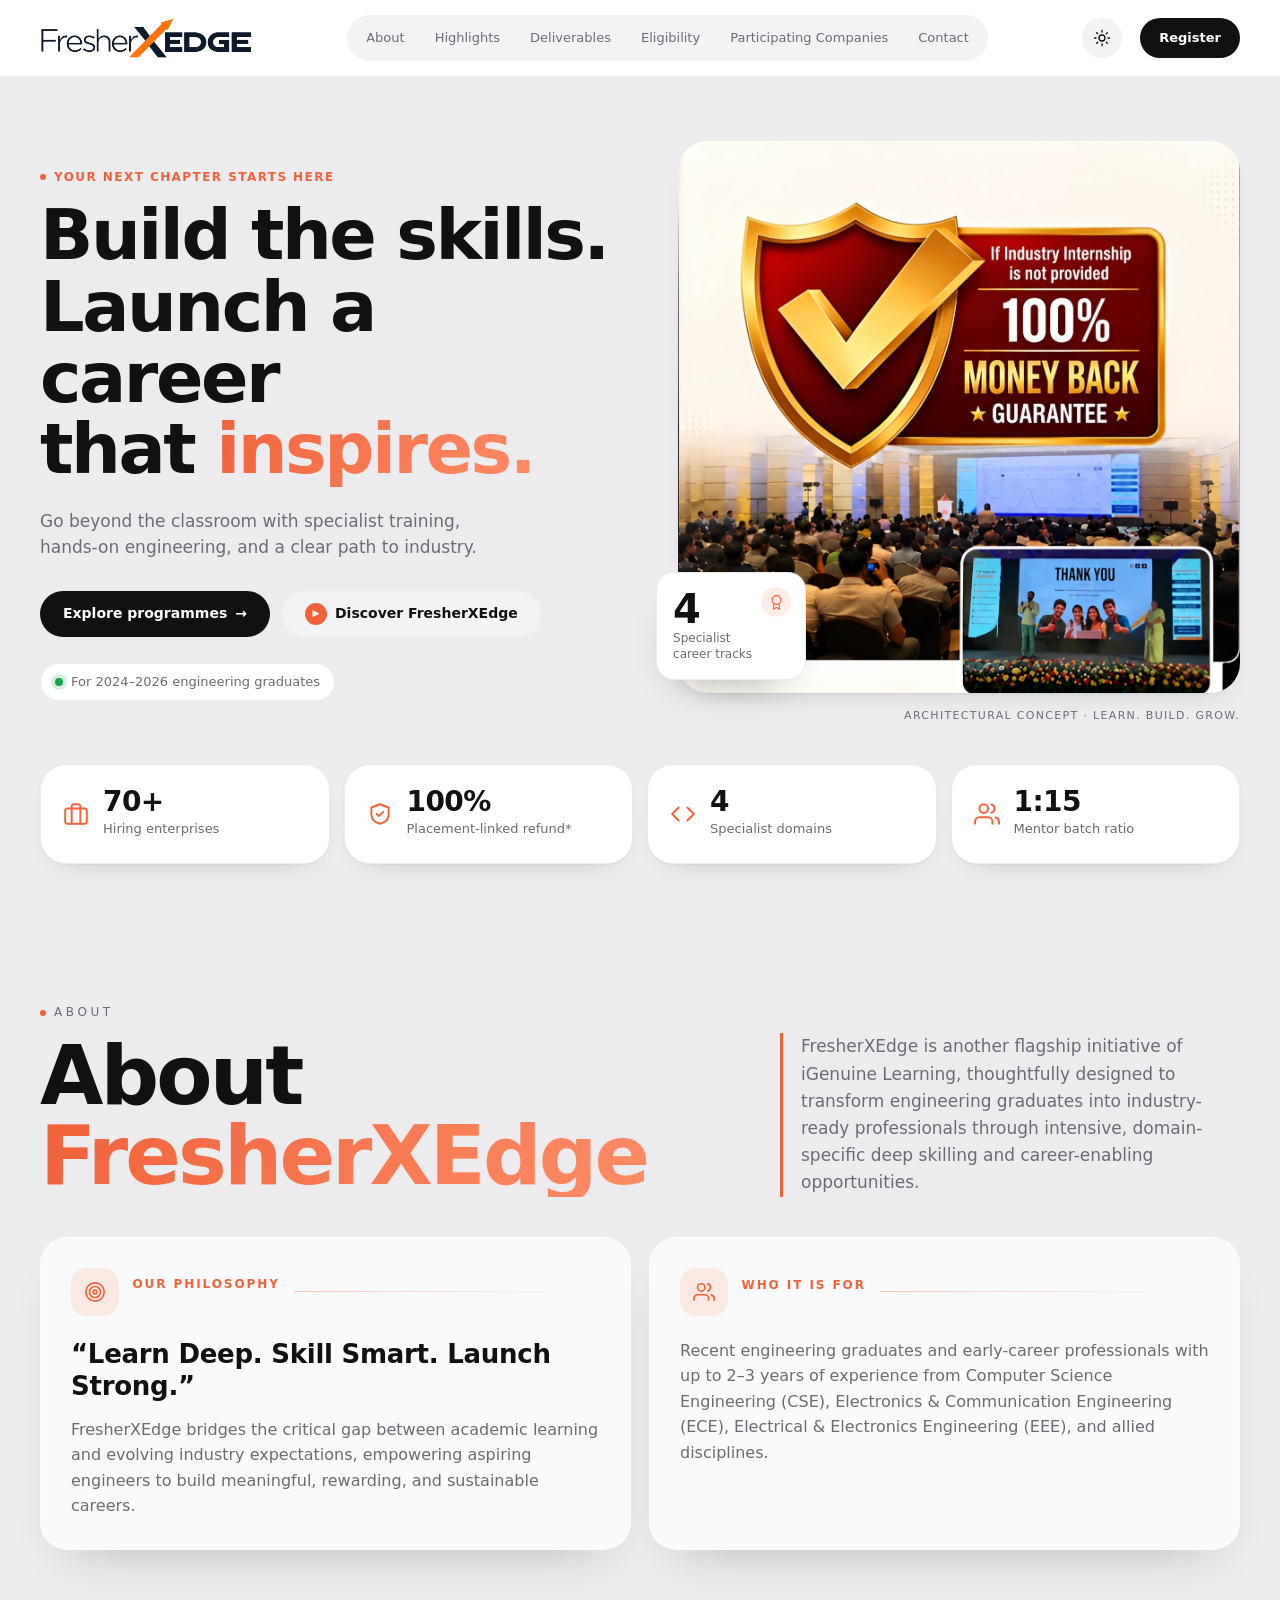
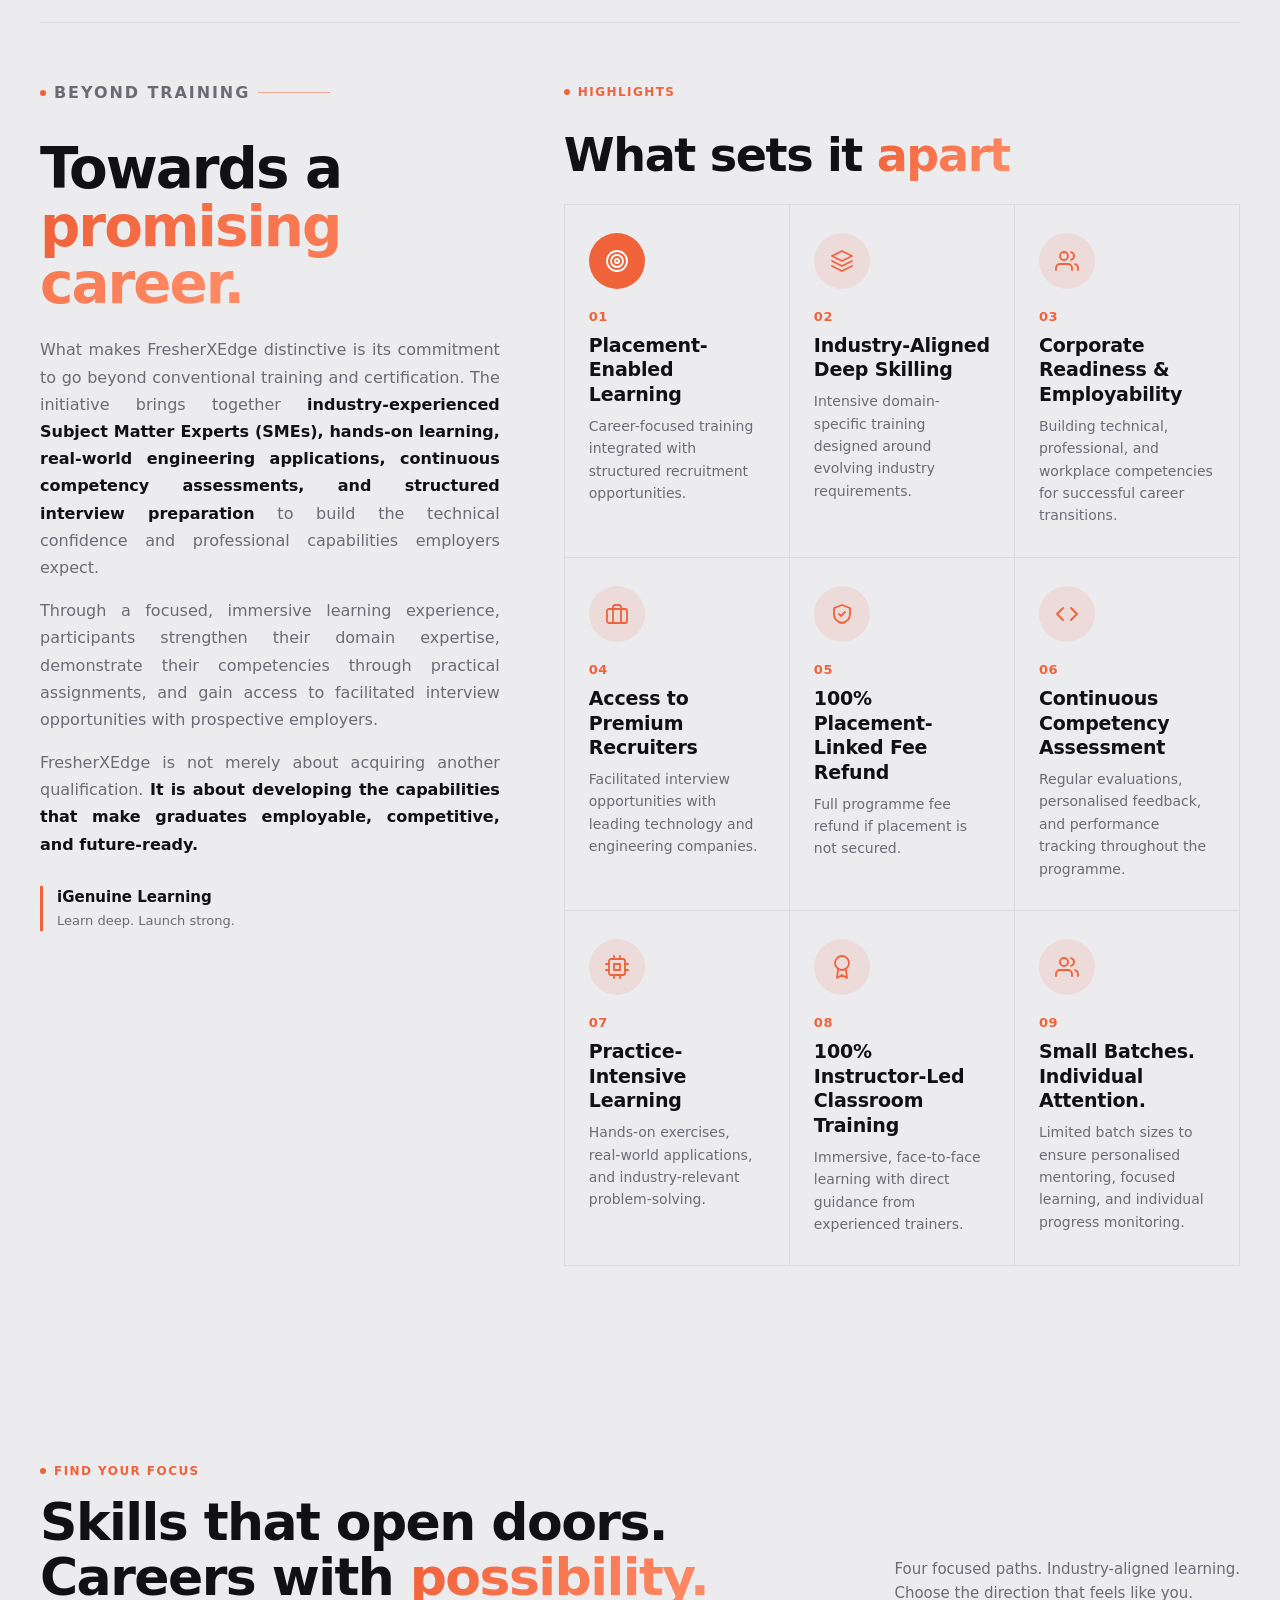
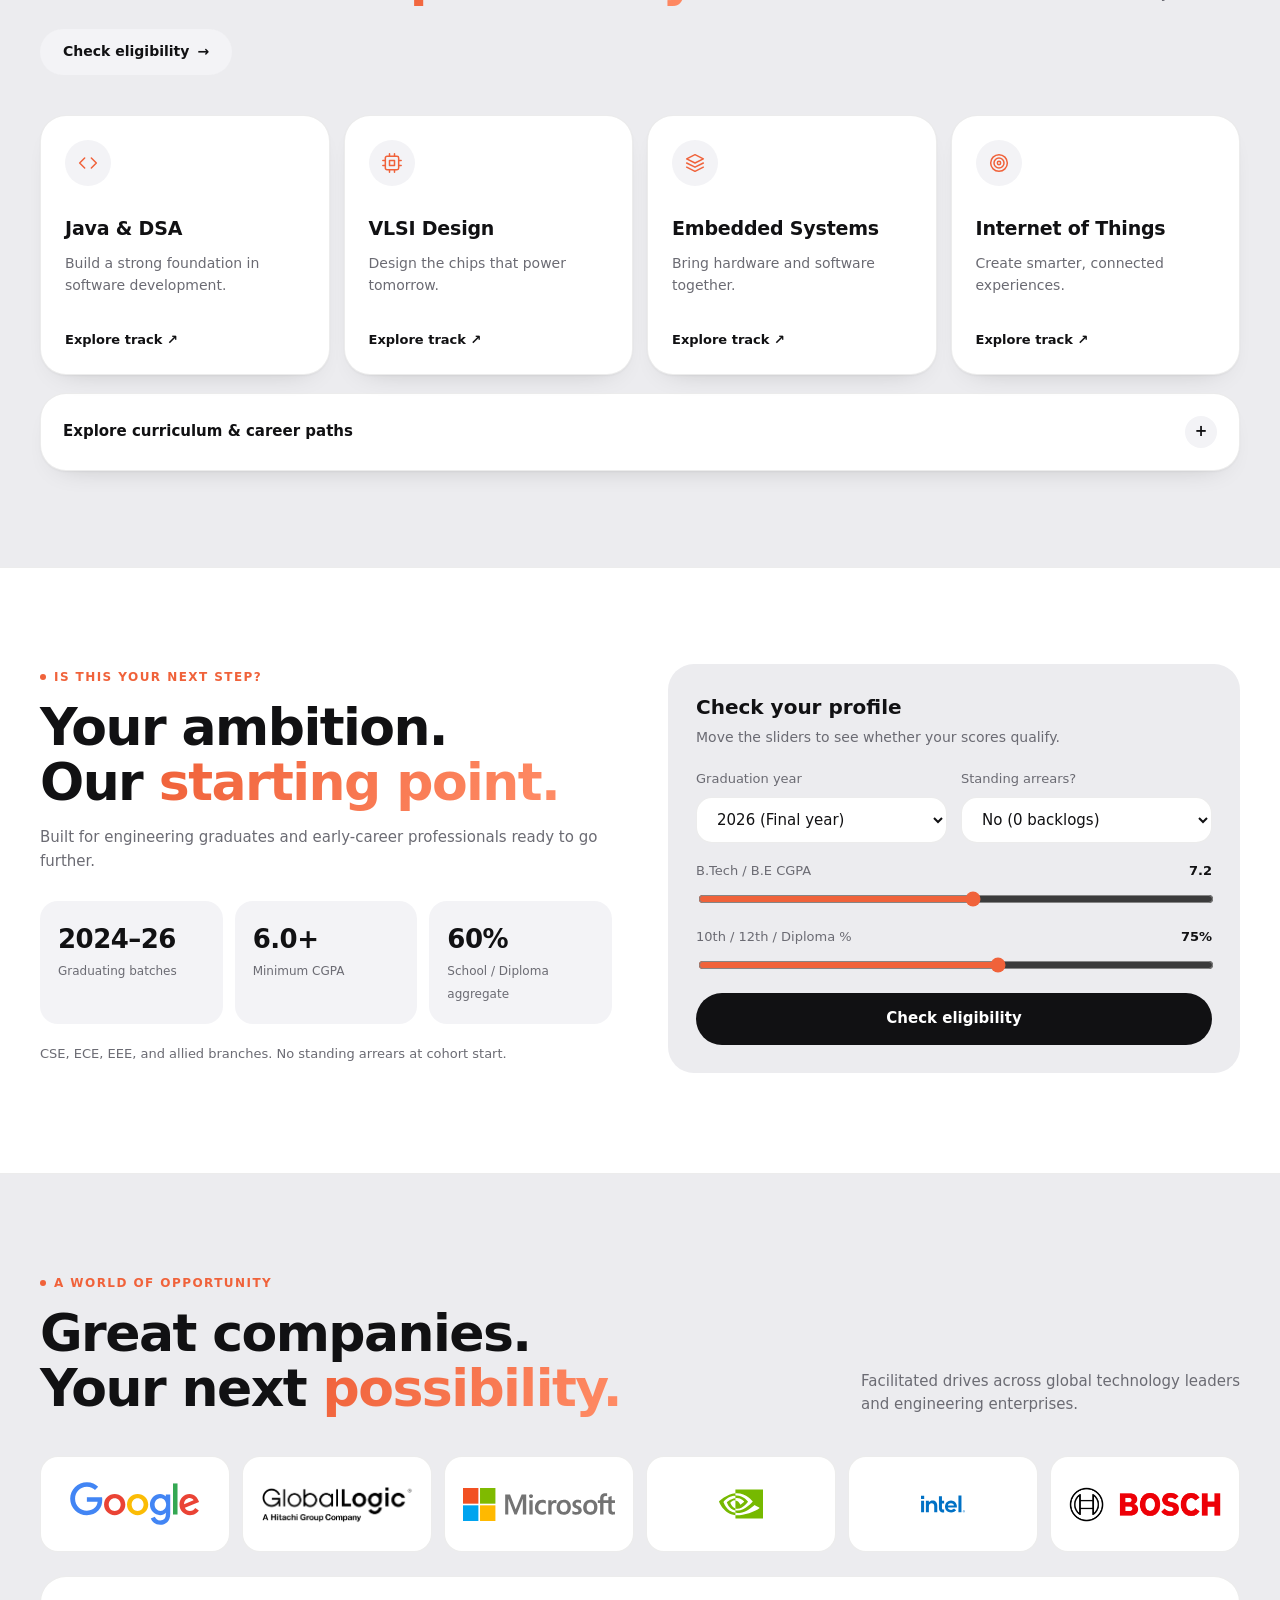
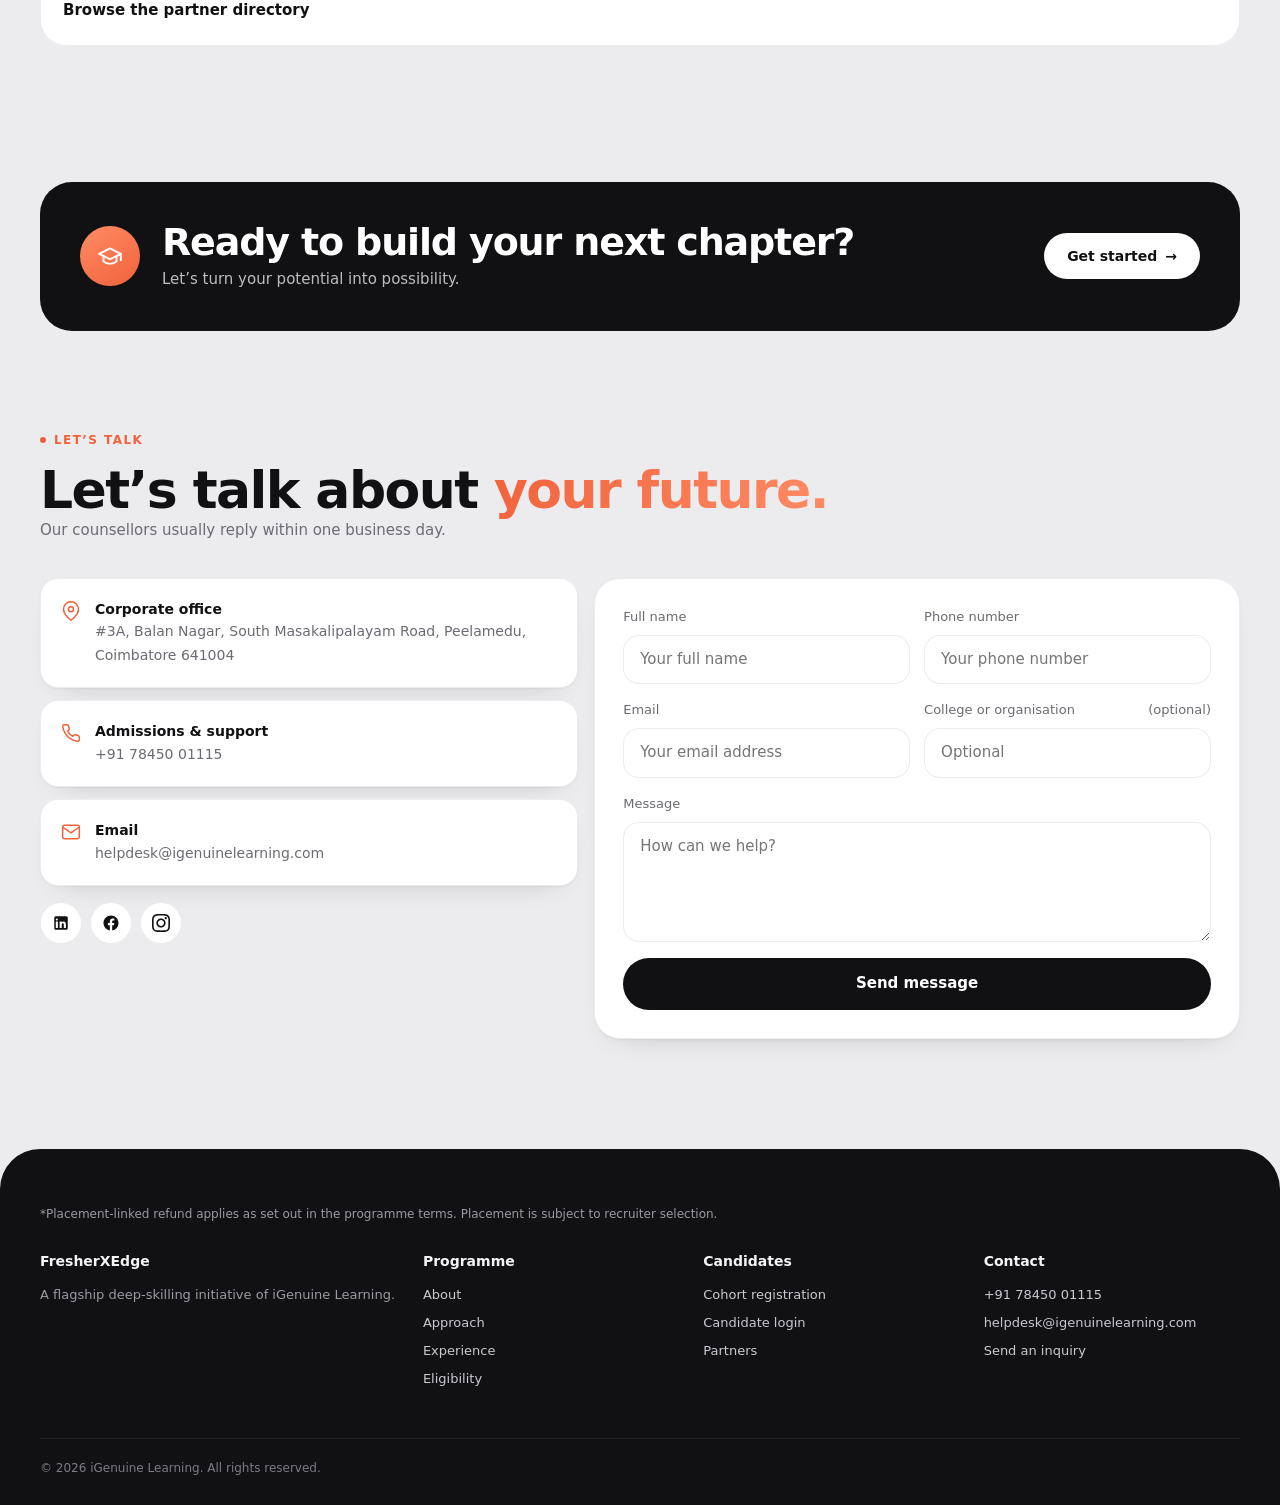
==== commit 5c22d112: "Remove learning experience block; restyle About, Highlights and header - Drop the "The learning expe" ====
--- a/index.html
+++ b/index.html
@@ -1,680 +1,393 @@
-<!doctype html>
-<html lang="en">
-<head>
-  <meta charset="utf-8">
-  <meta name="viewport" content="width=device-width, initial-scale=1">
-  <meta http-equiv="Content-Security-Policy" content="default-src 'self'; script-src 'self' 'unsafe-inline'; style-src 'self' 'unsafe-inline' https://fonts.googleapis.com; font-src https://fonts.gstatic.com; img-src 'self' data: https:; connect-src 'self'; frame-ancestors 'self'; base-uri 'self';">
-  <meta name="referrer" content="strict-origin-when-cross-origin">
-  <title>iGenuine FresherXEdge | Learn Deep. Skill Smart. Launch Strong.</title>
-  <meta name="description" content="Flagship career-acceleration initiative of iGenuine Learning. Domain-specific deep skilling in Java/DSA, VLSI, Embedded Systems, and IoT with guaranteed placement-enabled drives across 70+ partner enterprises.">
-
-  <link rel="preconnect" href="https://fonts.googleapis.com">
-  <link rel="preconnect" href="https://fonts.gstatic.com" crossorigin>
-  <link href="https://fonts.googleapis.com/css2?family=Archivo:wdth,wght@100..125,400..800&display=swap" rel="stylesheet">
-
-  <link rel="stylesheet" href="styles.css">
-
-  <script src="companies-data.js" defer></script>
-  <script src="app.js" defer></script>
-</head>
-<body>
-
-<div id="scroll-progress" aria-hidden="true"></div>
-
-<svg width="0" height="0" style="position:absolute" aria-hidden="true" focusable="false">
-  <defs>
-    <symbol id="icon-arrow" viewBox="0 0 24 24" fill="none" stroke="currentColor" stroke-linecap="round" stroke-linejoin="round"><path d="M5 12h14M13 6l6 6-6 6"/></symbol>
-    <symbol id="icon-check" viewBox="0 0 24 24" fill="none" stroke="currentColor" stroke-linecap="round" stroke-linejoin="round"><polyline points="20 6 9 17 4 12"/></symbol>
-    <symbol id="icon-shield" viewBox="0 0 24 24" fill="none" stroke="currentColor" stroke-linecap="round" stroke-linejoin="round"><path d="M12 3l8 3v6c0 5-3.5 8-8 9-4.5-1-8-4-8-9V6z"/><polyline points="9 12 11 14 15 10"/></symbol>
-    <symbol id="icon-code" viewBox="0 0 24 24" fill="none" stroke="currentColor" stroke-linecap="round" stroke-linejoin="round"><polyline points="16 18 22 12 16 6"/><polyline points="8 6 2 12 8 18"/></symbol>
-    <symbol id="icon-chip" viewBox="0 0 24 24" fill="none" stroke="currentColor" stroke-linecap="round" stroke-linejoin="round"><rect x="4" y="4" width="16" height="16" rx="2"/><rect x="9" y="9" width="6" height="6"/><path d="M9 1v3M15 1v3M9 20v3M15 20v3M1 9h3M1 15h3M20 9h3M20 15h3"/></symbol>
-    <symbol id="icon-layers" viewBox="0 0 24 24" fill="none" stroke="currentColor" stroke-linecap="round" stroke-linejoin="round"><polygon points="12 2 2 7 12 12 22 7 12 2"/><polyline points="2 17 12 22 22 17"/><polyline points="2 12 12 17 22 12"/></symbol>
-    <symbol id="icon-target" viewBox="0 0 24 24" fill="none" stroke="currentColor" stroke-linecap="round" stroke-linejoin="round"><circle cx="12" cy="12" r="10"/><circle cx="12" cy="12" r="6"/><circle cx="12" cy="12" r="2"/></symbol>
-    <symbol id="icon-search" viewBox="0 0 24 24" fill="none" stroke="currentColor" stroke-linecap="round" stroke-linejoin="round"><circle cx="11" cy="11" r="8"/><line x1="21" y1="21" x2="16.65" y2="16.65"/></symbol>
-    <symbol id="icon-award" viewBox="0 0 24 24" fill="none" stroke="currentColor" stroke-linecap="round" stroke-linejoin="round"><circle cx="12" cy="8" r="7"/><polyline points="8.21 13.89 7 23 12 20 17 23 15.79 13.88"/></symbol>
-    <symbol id="icon-users" viewBox="0 0 24 24" fill="none" stroke="currentColor" stroke-linecap="round" stroke-linejoin="round"><path d="M17 21v-2a4 4 0 0 0-4-4H5a4 4 0 0 0-4 4v2"/><circle cx="9" cy="7" r="4"/><path d="M23 21v-2a4 4 0 0 0-3-3.87"/><path d="M16 3.13a4 4 0 0 1 0 7.75"/></symbol>
-    <symbol id="icon-briefcase" viewBox="0 0 24 24" fill="none" stroke="currentColor" stroke-linecap="round" stroke-linejoin="round"><rect x="2" y="7" width="20" height="14" rx="2" ry="2"/><path d="M16 21V5a2 2 0 0 0-2-2h-4a2 2 0 0 0-2 2v16"/></symbol>
-    <symbol id="icon-grad" viewBox="0 0 24 24" fill="none" stroke="currentColor" stroke-linecap="round" stroke-linejoin="round"><path d="M22 10v6M2 10l10-5 10 5-10 5z"/><path d="M6 12v5c3 3 9 3 12 0v-5"/></symbol>
-    <symbol id="icon-map-pin" viewBox="0 0 24 24" fill="none" stroke="currentColor" stroke-linecap="round" stroke-linejoin="round"><path d="M21 10c0 7-9 13-9 13s-9-6-9-13a9 9 0 0 1 18 0z"/><circle cx="12" cy="10" r="3"/></symbol>
-    <symbol id="icon-phone" viewBox="0 0 24 24" fill="none" stroke="currentColor" stroke-linecap="round" stroke-linejoin="round"><path d="M22 16.92v3a2 2 0 0 1-2.18 2 19.79 19.79 0 0 1-8.63-3.07 19.5 19.5 0 0 1-6-6 19.79 19.79 0 0 1-3.07-8.67A2 2 0 0 1 4.11 2h3a2 2 0 0 1 2 1.72 12.84 12.84 0 0 0 .7 2.81 2 2 0 0 1-.45 2.11L8.09 9.91a16 16 0 0 0 6 6l1.27-1.27a2 2 0 0 1 2.11-.45 12.84 12.84 0 0 0 2.81.7A2 2 0 0 1 22 16.92z"/></symbol>
-    <symbol id="icon-mail" viewBox="0 0 24 24" fill="none" stroke="currentColor" stroke-linecap="round" stroke-linejoin="round"><path d="M4 4h16c1.1 0 2 .9 2 2v12c0 1.1-.9 2-2 2H4c-1.1 0-2-.9-2-2V6c0-1.1.9-2 2-2z"/><polyline points="22,6 12,13 2,6"/></symbol>
-  </defs>
-</svg>
-
-<!-- ============ NAV ============ -->
-<header class="site-header" id="top">
-  <div class="header-inner">
-    <a class="brand-wrap" href="#top" aria-label="iGenuine FresherXEdge Home">
-      <img src="assets/logo.png" alt="iGenuine Learning" width="120" height="36">
-      <span class="brand-tag">FresherXEdge</span>
-    </a>
-
-    <nav class="primary-nav" id="primary-nav" aria-label="Primary Navigation">
-      <a href="#about" aria-current="page">About</a>
-      <a href="#highlights">Highlights</a>
-      <a href="#deliverables">Deliverables</a>
-      <a href="#companies">Participating Companies</a>
-      <a href="#contact">Contact</a>
-      <div class="mobile-auth-links">
-        <a class="btn-login" href="/corpx-edge/admin-login.php">Login</a>
-        <a class="btn btn-primary btn-sm" href="/corpx-edge/register.php">Register</a>
-      </div>
-    </nav>
-
-    <div class="header-actions">
-      <a class="btn-login" href="/corpx-edge/admin-login.php">Login</a>
-      <a class="btn btn-primary btn-sm" href="/corpx-edge/register.php">Register</a>
-    </div>
-
-    <button class="menu-toggle" type="button" aria-controls="primary-nav" aria-expanded="false" aria-label="Open navigation menu">
-      <span></span>
-      <span></span>
-    </button>
-  </div>
-</header>
-
-<main id="main">
-
-  <!-- ============ HERO: one centred statement ============ -->
-  <section class="hero" aria-labelledby="hero-title">
-    <div class="container hero-inner">
-      <p class="hero-kicker">Admissions open for 2024–2026 cohorts</p>
-      <h1 id="hero-title" class="hero-title">Learn deep.<br>Launch strong.</h1>
-      <p class="hero-lede">
-        An intensive, industry-aligned programme that turns engineering graduates into industry-ready professionals, through domain-specific deep skilling and facilitated recruitment.
-      </p>
-      <div class="hero-actions">
-        <a class="btn btn-primary btn-lg" href="/corpx-edge/register.php">Enroll for a cohort</a>
-        <a class="text-link" href="#eligibility">Check eligibility <span aria-hidden="true">›</span></a>
-      </div>
-    </div>
-
-    <!-- Trajectory: a single product-style panel -->
-    <div class="container">
-      <div class="hero-panel" role="region" aria-label="Career trajectory comparison">
-        <div class="toggle-tab-group" role="tablist" aria-label="Choose a trajectory">
-          <button type="button" class="toggle-tab-btn" data-trajectory="academic">Conventional</button>
-          <button type="button" class="toggle-tab-btn is-active" data-trajectory="careeredge">FresherXEdge</button>
-        </div>
-
-        <div class="trajectory-preview" id="trajectory-content">
-          <h4>FresherXEdge Industry-Ready Engineer</h4>
-          <p>Specialized deep-skilling in high-demand domains (Java/DSA, VLSI, Embedded, IoT), production-standard capstone builds, diagnostic scorecards, and facilitated hiring across 70+ enterprises.</p>
-          <div class="trajectory-tags">
-            <span>Deep Domain Mastery</span>
-            <span>Production Lab Rigor</span>
-            <span>SME 1-on-1 Feedback</span>
-            <span>100% Placement-Linked Refund</span>
-          </div>
-        </div>
-      </div>
-    </div>
-  </section>
-
-  <!-- ============ FACTS: four figures, nothing else ============ -->
-  <section class="facts" aria-label="Programme at a glance">
-    <div class="container facts-row">
-      <div class="fact">
-        <strong>70+</strong>
-        <span>Hiring enterprises</span>
-      </div>
-      <div class="fact">
-        <strong>100%</strong>
-        <span>Placement-linked refund*</span>
-      </div>
-      <div class="fact">
-        <strong>4</strong>
-        <span>Strategic domains</span>
-      </div>
-      <div class="fact">
-        <strong>1:15</strong>
-        <span>Mentor batch ratio</span>
-      </div>
-    </div>
-  </section>
-
-  <!-- ============ ABOUT ============ -->
-  <section class="chapter" id="about" aria-labelledby="about-title">
-    <div class="container narrow">
-      <h2 id="about-title" class="chapter-title">Beyond training.<br>Towards a promising career.</h2>
-      <p class="chapter-body">
-        FresherXEdge is a flagship initiative of <strong>iGenuine Learning</strong>. It goes beyond certification: industry-experienced Subject Matter Experts, hands-on learning, real engineering work, continuous assessment, and structured interview preparation, built to earn the confidence employers expect.
-      </p>
-    </div>
-
-    <div class="container audience">
-      <div class="audience-item">
-        <h3>Engineering graduates</h3>
-        <p>Recent graduates from the <strong>2026, 2025, and 2024</strong> batches.</p>
-      </div>
-      <div class="audience-item">
-        <h3>Early-career professionals</h3>
-        <p>With up to <strong>2–3 years of experience</strong> moving into high-growth engineering.</p>
-      </div>
-      <div class="audience-item">
-        <h3>Eligible branches</h3>
-        <p>Computer Science (CSE), Electronics &amp; Communication (ECE), Electrical &amp; Electronics (EEE), and allied disciplines.</p>
-      </div>
-    </div>
-  </section>
-
-  <!-- ============ DOMAINS: segmented control, one panel at a time ============ -->
-  <section class="chapter chapter--tint" id="domains" aria-labelledby="domains-title">
-    <div class="container">
-      <h2 id="domains-title" class="chapter-title">Four domains.<br>One direction.</h2>
-
-      <div class="segmented" role="tablist" aria-label="Domains">
-        <button type="button" class="domain-btn is-active" data-domain="domain-1">
-          <span class="domain-step">01</span>
-          <span class="domain-name">Java &amp; DSA</span>
-        </button>
-        <button type="button" class="domain-btn" data-domain="domain-2">
-          <span class="domain-step">02</span>
-          <span class="domain-name">VLSI Design</span>
-        </button>
-        <button type="button" class="domain-btn" data-domain="domain-3">
-          <span class="domain-step">03</span>
-          <span class="domain-name">Embedded Systems</span>
-        </button>
-        <button type="button" class="domain-btn" data-domain="domain-4">
-          <span class="domain-step">04</span>
-          <span class="domain-name">IoT</span>
-        </button>
-      </div>
-
-      <div class="domain-stage">
-        <!-- Domain 01 -->
-        <div class="domain-panel is-active" id="domain-1">
-          <div class="domain-info">
-            <h3>Java Programming, Data Structures &amp; Algorithms</h3>
-            <p>Strong programming foundations, computational thinking, and software development skills that top global tech enterprises look for.</p>
-            <div class="chips-list">
-              <span>Object-Oriented Design</span>
-              <span>Advanced Data Structures</span>
-              <span>Algorithmic Optimization</span>
-              <span>Memory Profiling</span>
-              <span>Multithreading &amp; Concurrency</span>
-              <span>Clean Code Principles</span>
-            </div>
-          </div>
-          <div class="domain-meta">
-            <h4>Roles</h4>
-            <ul>
-              <li>Software Development Engineer (SDE-1)</li>
-              <li>Backend Java Developer</li>
-              <li>Application Software Engineer</li>
-            </ul>
-            <p class="domain-partners">Hiring partners include Google, Amazon, Microsoft, Walmart, and Swiggy.</p>
-            <a class="text-link" href="/corpx-edge/register.php?domain=java">Register for Java track <span aria-hidden="true">›</span></a>
-          </div>
-        </div>
-
-        <!-- Domain 02 -->
-        <div class="domain-panel" id="domain-2">
-          <div class="domain-info">
-            <h3>VLSI Design &amp; Semiconductor Technologies</h3>
-            <p>Digital design, verification, and semiconductor engineering, aligned with India’s growing chip design industry.</p>
-            <div class="chips-list">
-              <span>Verilog / SystemVerilog</span>
-              <span>RTL Design &amp; Synthesis</span>
-              <span>Functional Verification (UVM)</span>
-              <span>Static Timing Analysis (STA)</span>
-              <span>CMOS Circuit Design</span>
-              <span>FPGA Prototyping</span>
-            </div>
-          </div>
-          <div class="domain-meta">
-            <h4>Roles</h4>
-            <ul>
-              <li>ASIC / FPGA Design Engineer</li>
-              <li>Digital Design Verification Engineer</li>
-              <li>Physical Design Trainee</li>
-            </ul>
-            <p class="domain-partners">Hiring partners include NVIDIA, Intel, AMD, and Qualcomm.</p>
-            <a class="text-link" href="/corpx-edge/register.php?domain=vlsi">Register for VLSI track <span aria-hidden="true">›</span></a>
-          </div>
-        </div>
-
-        <!-- Domain 03 -->
-        <div class="domain-panel" id="domain-3">
-          <div class="domain-info">
-            <h3>Embedded Systems</h3>
-            <p>Embedded C, microcontrollers, hardware–software integration, and real-time systems.</p>
-            <div class="chips-list">
-              <span>Embedded C &amp; Assembly</span>
-              <span>ARM Cortex Architectures</span>
-              <span>Device Driver Development</span>
-              <span>I2C, SPI, UART, CAN</span>
-              <span>Real-Time Operating Systems (RTOS)</span>
-              <span>Hardware Bring-up &amp; Testing</span>
-            </div>
-          </div>
-          <div class="domain-meta">
-            <h4>Roles</h4>
-            <ul>
-              <li>Embedded Firmware Engineer</li>
-              <li>Automotive Systems Engineer</li>
-              <li>Hardware Integration Specialist</li>
-            </ul>
-            <p class="domain-partners">Hiring partners include Ather Energy, Cisco, and engineering R&amp;D firms.</p>
-            <a class="text-link" href="/corpx-edge/register.php?domain=embedded">Register for Embedded track <span aria-hidden="true">›</span></a>
-          </div>
-        </div>
-
-        <!-- Domain 04 -->
-        <div class="domain-panel" id="domain-4">
-          <div class="domain-info">
-            <h3>Internet of Things (IoT)</h3>
-            <p>Connected systems built from sensors, communication technologies, and practical applications.</p>
-            <div class="chips-list">
-              <span>Sensors &amp; Actuator Interfacing</span>
-              <span>MQTT, CoAP &amp; REST Protocols</span>
-              <span>Edge Computing Architectures</span>
-              <span>Cloud IoT Gateways</span>
-              <span>Wireless Mesh Networking</span>
-              <span>Telemetry Data Pipelines</span>
-            </div>
-          </div>
-          <div class="domain-meta">
-            <h4>Roles</h4>
-            <ul>
-              <li>IoT Solutions Developer</li>
-              <li>Connected Systems Engineer</li>
-              <li>Smart Automation Specialist</li>
-            </ul>
-            <p class="domain-partners">Hiring partners include DrinkPrime, Sysnet, and smart systems innovators.</p>
-            <a class="text-link" href="/corpx-edge/register.php?domain=iot">Register for IoT track <span aria-hidden="true">›</span></a>
-          </div>
-        </div>
-      </div>
-    </div>
-  </section>
-
-  <!-- ============ HIGHLIGHTS: a quiet grid ============ -->
-  <section class="chapter" id="highlights" aria-labelledby="highlights-title">
-    <div class="container">
-      <h2 id="highlights-title" class="chapter-title">Built around outcomes.</h2>
-      <p class="chapter-body centre">Nine pillars that shape the programme, from the first lab to the final interview.</p>
-
-      <div class="feature-grid">
-        <div class="feature">
-          <svg class="icon"><use href="#icon-briefcase"/></svg>
-          <h3>Placement-enabled learning</h3>
-          <p>Career-focused training tied to structured recruitment across verified hiring enterprises.</p>
-        </div>
-        <div class="feature">
-          <svg class="icon"><use href="#icon-code"/></svg>
-          <h3>Industry-aligned deep skilling</h3>
-          <p>Domain training shaped by current industry requirements and production standards.</p>
-        </div>
-        <div class="feature">
-          <svg class="icon"><use href="#icon-layers"/></svg>
-          <h3>Corporate readiness</h3>
-          <p>Technical, professional, and communication skills for a confident transition into work.</p>
-        </div>
-        <div class="feature">
-          <svg class="icon"><use href="#icon-target"/></svg>
-          <h3>Access to premium recruiters</h3>
-          <p>Facilitated interviews with leading technology and engineering companies.</p>
-        </div>
-        <div class="feature feature--accent">
-          <svg class="icon"><use href="#icon-shield"/></svg>
-          <h3>100% placement-linked fee refund</h3>
-          <p>If placement is not secured, the full programme fee is refunded.</p>
-        </div>
-        <div class="feature">
-          <svg class="icon"><use href="#icon-award"/></svg>
-          <h3>Continuous assessment</h3>
-          <p>Regular evaluations and personal feedback throughout the programme.</p>
-        </div>
-        <div class="feature">
-          <svg class="icon"><use href="#icon-chip"/></svg>
-          <h3>Practice-intensive learning</h3>
-          <p>Hands-on exercises and problems drawn from real engineering work.</p>
-        </div>
-        <div class="feature">
-          <svg class="icon"><use href="#icon-grad"/></svg>
-          <h3>Instructor-led classrooms</h3>
-          <p>Face-to-face learning with trainers and Subject Matter Experts.</p>
-        </div>
-        <div class="feature">
-          <svg class="icon"><use href="#icon-users"/></svg>
-          <h3>Small batches</h3>
-          <p>Limited batch sizes for personal mentoring and individual progress tracking.</p>
-        </div>
-      </div>
-    </div>
-  </section>
-
-  <!-- ============ DELIVERABLES ============ -->
-  <section class="chapter chapter--tint" id="deliverables" aria-labelledby="deliverables-title">
-    <div class="container">
-      <h2 id="deliverables-title" class="chapter-title">What you take with you.</h2>
-      <p class="chapter-body centre">Tangible skills, engineering work, and career preparation built to meet employer expectations.</p>
-
-      <div class="tile-grid">
-        <article class="tile">
-          <h3>Domain-specific deep skilling</h3>
-          <p>Intensive training in your chosen domain, covering architecture fundamentals and industry practice.</p>
-          <ul>
-            <li>Industry-standard development methods</li>
-            <li>Clean coding, refactoring &amp; performance tuning</li>
-          </ul>
-        </article>
-        <article class="tile">
-          <h3>Real-world engineering</h3>
-          <p>Practical exercises and laboratory builds that carry concepts through to deployment, under SME supervision.</p>
-          <ul>
-            <li>Hardware–software integration &amp; testing</li>
-            <li>Production debugging &amp; instrumentation</li>
-          </ul>
-        </article>
-        <article class="tile">
-          <h3>Continuous assessments</h3>
-          <p>Milestone evaluations and scorecards that show exactly where to improve.</p>
-          <ul>
-            <li>Objective skill diagnostics &amp; benchmarks</li>
-            <li>1-on-1 personalised mentoring</li>
-          </ul>
-        </article>
-        <article class="tile">
-          <h3>Interview preparation</h3>
-          <p>Coding drills, algorithm practice, and domain-specific mock interviews.</p>
-          <ul>
-            <li>Company-specific question sets</li>
-            <li>Simulated panel interviews &amp; detailed reviews</li>
-          </ul>
-        </article>
-        <article class="tile">
-          <h3>Employability</h3>
-          <p>Professional communication, teamwork, and the working habits of a high-performing team.</p>
-          <ul>
-            <li>Technical presentations &amp; professional email</li>
-            <li>Agile project management &amp; ownership</li>
-          </ul>
-        </article>
-        <article class="tile">
-          <h3>Facilitated interviews</h3>
-          <p>Direct access to recruitment with leading employers, backed by the placement-linked refund.</p>
-          <ul>
-            <li>Interviews across 70+ partner firms</li>
-            <li>Full fee refund if placement is not secured</li>
-          </ul>
-        </article>
-      </div>
-    </div>
-  </section>
-
-  <!-- ============ ELIGIBILITY ============ -->
-  <section class="chapter" id="eligibility" aria-labelledby="eligibility-title">
-    <div class="container">
-      <h2 id="eligibility-title" class="chapter-title">Who can apply.</h2>
-
-      <div class="spec-row">
-        <div class="spec">
-          <strong>2024–26</strong>
-          <span>Engineering graduates from CSE, ECE, EEE, and allied branches</span>
-        </div>
-        <div class="spec">
-          <strong>6.0</strong>
-          <span>Minimum CGPA, with no standing arrears at cohort start</span>
-        </div>
-        <div class="spec">
-          <strong>60%</strong>
-          <span>Minimum aggregate in 10th, 12th, or Diploma</span>
-        </div>
-      </div>
-
-      <div class="profiler">
-        <div class="profiler-head">
-          <h3>Check your profile</h3>
-          <p>Move the sliders to see whether your scores qualify.</p>
-        </div>
-
-        <form class="profiler-form" id="eligibility-profiler-form" novalidate>
-          <div class="form-row">
-            <div class="form-field">
-              <label for="calc-grad-year">Graduation year</label>
-              <select id="calc-grad-year">
-                <option value="2026" selected>2026 (Final year)</option>
-                <option value="2025">2025 (Graduate)</option>
-                <option value="2024">2024 (Graduate)</option>
-                <option value="other">2023 or earlier</option>
-              </select>
-            </div>
-            <div class="form-field">
-              <label for="calc-arrears">Standing arrears?</label>
-              <select id="calc-arrears">
-                <option value="no" selected>No (0 backlogs)</option>
-                <option value="yes">Yes (have arrears)</option>
-              </select>
-            </div>
-          </div>
-
-          <div class="form-field">
-            <label for="slider-cgpa">B.Tech / B.E CGPA <span id="val-cgpa">7.2</span></label>
-            <input type="range" id="slider-cgpa" min="4.0" max="10.0" step="0.1" value="7.2">
-          </div>
-
-          <div class="form-field">
-            <label for="slider-percent">10th / 12th / Diploma % <span id="val-percent">75%</span></label>
-            <input type="range" id="slider-percent" min="40" max="100" step="1" value="75">
-          </div>
-
-          <button type="submit" class="btn btn-primary btn-lg btn-block">Check eligibility</button>
-
-          <div class="eligibility-output" id="profiler-output" role="status" aria-live="polite"></div>
-        </form>
-      </div>
-    </div>
-  </section>
-
-  <!-- ============ COMPANIES ============ -->
-  <section class="chapter chapter--tint" id="companies" aria-labelledby="companies-title">
-    <div class="container">
-      <h2 id="companies-title" class="chapter-title">120+ hiring partners.</h2>
-      <p class="chapter-body centre">Facilitated drives across global technology leaders, enterprise SaaS companies, semiconductor firms, and core engineering conglomerates.</p>
-
-      <div class="segmented" role="tablist" aria-label="Company sectors">
-        <button type="button" class="sector-tab-btn is-active" data-sector="all">All <span class="tab-count">123</span></button>
-        <button type="button" class="sector-tab-btn" data-sector="it">IT &amp; Software <span class="tab-count">70</span></button>
-        <button type="button" class="sector-tab-btn" data-sector="core">Core &amp; Non-IT <span class="tab-count">53</span></button>
-      </div>
-
-      <div class="companies-toolbar">
-        <div class="search-input-box">
-          <svg class="icon"><use href="#icon-search"/></svg>
-          <input type="text" id="company-search-field" placeholder="Search companies" aria-label="Search companies">
-        </div>
-        <span class="companies-counter-badge" id="companies-counter">Showing 123 hiring partners</span>
-      </div>
-
-      <div class="category-chips-row" role="tablist" aria-label="Sub-sectors">
-        <button type="button" class="category-chip is-active" data-cat-group="all">All</button>
-        <button type="button" class="category-chip" data-cat-group="Tech Giants &amp; Cloud">Tech giants &amp; cloud</button>
-        <button type="button" class="category-chip" data-cat-group="Automotive &amp; EV">Automotive &amp; EV</button>
-        <button type="button" class="category-chip" data-cat-group="Semiconductors &amp; Systems">Semiconductors</button>
-        <button type="button" class="category-chip" data-cat-group="Heavy Eng &amp; Infrastructure">Heavy engineering</button>
-        <button type="button" class="category-chip" data-cat-group="Fintech &amp; Unicorns">Fintech</button>
-        <button type="button" class="category-chip" data-cat-group="Consulting &amp; IT Leaders">IT leaders</button>
-        <button type="button" class="category-chip" data-cat-group="SaaS &amp; Enterprise">Enterprise SaaS</button>
-      </div>
-
-      <div class="directory-grid" id="companies-directory-grid"></div>
-
-      <div class="company-inspector" id="company-inspector-box">
-        <div class="inspector-identity">
-          <div class="inspector-thumb" id="inspector-thumb">
-            <img src="assets/brand-logos/google.svg" alt="Google logo">
-          </div>
-          <div class="inspector-details">
-            <h4 id="inspector-heading">Google</h4>
-            <p id="inspector-sub">Sector: IT &amp; Technology • Tech Giants &amp; Cloud • Active Facilitated Hiring Partner</p>
-          </div>
-        </div>
-        <a href="/corpx-edge/register.php" class="btn btn-primary btn-sm">Register for placement drives</a>
-      </div>
-    </div>
-  </section>
-
-  <!-- ============ REGISTRATION: the dark chapter ============ -->
-  <section id="register" class="dark-chapter" aria-labelledby="register-title">
-    <div class="container">
-      <h2 id="register-title" class="chapter-title">Your seat in the<br>next cohort.</h2>
-      <p class="chapter-body centre">Batch sizes are strictly capped to keep mentorship one-to-one and evaluation continuous.</p>
-
-      <ol class="steps">
-        <li>
-          <span class="step-num">01</span>
-          <h3>Online registration</h3>
-          <p>Submit your contact and academic profile.</p>
-        </li>
-        <li>
-          <span class="step-num">02</span>
-          <h3>Aptitude diagnostic</h3>
-          <p>A short check of logic and foundational engineering.</p>
-        </li>
-        <li>
-          <span class="step-num">03</span>
-          <h3>Cohort allocation</h3>
-          <p>Seat confirmed in your track, with an SME mentor.</p>
-        </li>
-        <li>
-          <span class="step-num">04</span>
-          <h3>Recruitment drives</h3>
-          <p>Facilitated interview rounds with 70+ partners.</p>
-        </li>
-      </ol>
-
-      <div class="register-actions">
-        <a class="btn btn-primary btn-lg" href="/corpx-edge/register.php">Complete online registration</a>
-        <a class="text-link text-link--light" href="/corpx-edge/admin-login.php">Candidate portal login <span aria-hidden="true">›</span></a>
-      </div>
-      <p class="guarantee-line"><svg class="icon"><use href="#icon-shield"/></svg> 100% placement-linked fee refund guarantee.</p>
-    </div>
-  </section>
-
-  <!-- ============ CONTACT ============ -->
-  <section class="chapter" id="contact" aria-labelledby="contact-title">
-    <div class="container">
-      <h2 id="contact-title" class="chapter-title">Talk to us.</h2>
-      <p class="chapter-body centre">Our counsellors usually reply within one business day.</p>
-
-      <div class="contact-layout">
-        <div class="contact-list">
-          <a class="contact-item" href="https://maps.google.com/?q=Balan+Nagar+Peelamedu+Coimbatore+641004" target="_blank" rel="noopener">
-            <svg class="icon"><use href="#icon-map-pin"/></svg>
-            <div>
-              <strong>Corporate office</strong>
-              <span>#3A, Balan Nagar, South Masakalipalayam Road, Peelamedu, Coimbatore 641004</span>
-            </div>
-          </a>
-          <a class="contact-item" href="tel:+917845001115">
-            <svg class="icon"><use href="#icon-phone"/></svg>
-            <div>
-              <strong>Admissions &amp; support</strong>
-              <span>+91 78450 01115</span>
-            </div>
-          </a>
-          <a class="contact-item" href="mailto:helpdesk@igenuinelearning.com">
-            <svg class="icon"><use href="#icon-mail"/></svg>
-            <div>
-              <strong>Email</strong>
-              <span>helpdesk@igenuinelearning.com</span>
-            </div>
-          </a>
-          <div class="social-row">
-            <a class="social-btn" href="https://in.linkedin.com/company/igenuinelearning" target="_blank" rel="noopener" aria-label="iGenuine Learning LinkedIn">
-              <svg viewBox="0 0 24 24"><path d="M19 3a2 2 0 0 1 2 2v14a2 2 0 0 1-2 2H5a2 2 0 0 1-2-2V5a2 2 0 0 1 2-2h14m-.5 15.5v-5.3a3.26 3.26 0 0 0-3.26-3.26c-.85 0-1.84.52-2.28 1.3v-1.11h-2.79v8.37h2.79v-4.93c0-.77.62-1.4 1.39-1.4a1.4 1.4 0 0 1 1.4 1.4v4.93h2.75M6.46 8.76a1.4 1.4 0 1 0-.01-2.8 1.4 1.4 0 0 0 .01 2.8m1.4 9.74v-8.37H5.06v8.37h2.8z"/></svg>
-            </a>
-            <a class="social-btn" href="https://www.facebook.com/iGenuine" target="_blank" rel="noopener" aria-label="iGenuine Learning Facebook">
-              <svg viewBox="0 0 24 24"><path d="M12 2.04c-5.5 0-10 4.49-10 10.02 0 5 3.66 9.15 8.44 9.9v-7H7.9v-2.9h2.54V9.85c0-2.51 1.49-3.89 3.78-3.89 1.09 0 2.23.19 2.23.19v2.47h-1.26c-1.24 0-1.63.77-1.63 1.56v1.88h2.78l-.45 2.9h-2.33v7a10 10 0 0 0 8.44-9.9c0-5.53-4.5-10.02-10-10.02z"/></svg>
-            </a>
-            <a class="social-btn" href="https://www.instagram.com/igenuine_learning/" target="_blank" rel="noopener" aria-label="iGenuine Learning Instagram">
-              <svg viewBox="0 0 24 24"><path d="M12 2.163c3.204 0 3.584.012 4.85.07 3.252.148 4.771 1.691 4.919 4.919.058 1.265.069 1.645.069 4.849 0 3.205-.012 3.584-.069 4.849-.149 3.225-1.664 4.771-4.919 4.919-1.266.058-1.644.07-4.85.07-3.204 0-3.584-.012-4.849-.07-3.26-.149-4.771-1.699-4.919-4.92-.058-1.265-.07-1.644-.07-4.849 0-3.204.013-3.583.07-4.849.149-3.227 1.664-4.771 4.919-4.919 1.266-.057 1.645-.069 4.849-.069zm0-2.163c-3.259 0-3.667.014-4.947.072-4.358.2-6.78 2.618-6.98 6.98-.059 1.281-.073 1.689-.073 4.948 0 3.259.014 3.668.072 4.948.2 4.358 2.618 6.78 6.98 6.98 1.281.058 1.689.072 4.948.072 3.259 0 3.668-.014 4.948-.072 4.354-.2 6.782-2.618 6.979-6.98.059-1.28.073-1.689.073-4.948 0-3.259-.014-3.667-.072-4.947-.196-4.354-2.617-6.78-6.979-6.98-1.281-.059-1.69-.073-4.949-.073zm0 5.838c-3.403 0-6.162 2.759-6.162 6.162s2.759 6.163 6.162 6.163 6.162-2.759 6.162-6.163c0-3.403-2.759-6.162-6.162-6.162zm0 10.162c-2.209 0-4-1.79-4-4 0-2.209 1.791-4 4-4s4 1.791 4 4c0 2.21-1.791 4-4 4zm6.406-11.845c-.796 0-1.441.645-1.441 1.44s.645 1.44 1.441 1.44c.795 0 1.439-.645 1.439-1.44s-.644-1.44-1.439-1.44z"/></svg>
-            </a>
-          </div>
-        </div>
-
-        <div class="contact-form-card">
-          <form id="contact-form" class="contact-form" novalidate>
-            <input type="hidden" name="form_type" value="contact">
-            <div class="honeypot-field" aria-hidden="true">
-              <label>Website <input name="website" tabindex="-1" autocomplete="off"></label>
-            </div>
-
-            <div class="form-row">
-              <div class="form-group">
-                <label for="c-name">Full name</label>
-                <input class="form-input" id="c-name" name="name" type="text" placeholder="Your full name" required autocomplete="name">
-              </div>
-              <div class="form-group">
-                <label for="c-phone">Phone number</label>
-                <input class="form-input" id="c-phone" name="phone" type="tel" placeholder="Your phone number" required autocomplete="tel">
-              </div>
-            </div>
-
-            <div class="form-row">
-              <div class="form-group">
-                <label for="c-email">Email</label>
-                <input class="form-input" id="c-email" name="email" type="email" placeholder="Your email address" required autocomplete="email">
-              </div>
-              <div class="form-group">
-                <label for="c-org">College or organisation <em>(optional)</em></label>
-                <input class="form-input" id="c-org" name="organization" type="text" placeholder="Optional">
-              </div>
-            </div>
-
-            <div class="form-group">
-              <label for="c-message">Message</label>
-              <textarea class="form-textarea" id="c-message" name="message" rows="4" placeholder="How can we help?" required></textarea>
-            </div>
-
-            <button type="submit" class="btn btn-primary btn-lg btn-block" id="contact-submit-btn">Send message</button>
-            <div class="form-feedback" id="contact-status" role="status" aria-live="polite"></div>
-          </form>
-        </div>
-      </div>
-    </div>
-  </section>
-
-</main>
-
-<footer class="site-footer">
-  <div class="container">
-    <p class="footer-note">*Placement-linked refund applies as set out in the programme terms. Placement is subject to recruiter selection.</p>
-    <div class="footer-grid">
-      <div>
-        <strong>FresherXEdge</strong>
-        <p>A flagship deep-skilling initiative of iGenuine Learning.</p>
-      </div>
-      <div>
-        <strong>Programme</strong>
-        <a href="#about">About</a>
-        <a href="#highlights">Highlights</a>
-        <a href="#deliverables">Deliverables</a>
-        <a href="#eligibility">Eligibility</a>
-      </div>
-      <div>
-        <strong>Candidates</strong>
-        <a href="/corpx-edge/register.php">Cohort registration</a>
-        <a href="/corpx-edge/admin-login.php">Candidate login</a>
-        <a href="#companies">Hiring partners</a>
-      </div>
-      <div>
-        <strong>Contact</strong>
-        <a href="tel:+917845001115">+91 78450 01115</a>
-        <a href="mailto:helpdesk@igenuinelearning.com">helpdesk@igenuinelearning.com</a>
-        <a href="#contact">Send an inquiry</a>
-      </div>
-    </div>
-    <p class="footer-legal">© 2026 iGenuine Learning. All rights reserved.</p>
-  </div>
-</footer>
-
-<button type="button" class="back-to-top" id="back-to-top-btn" aria-label="Back to top">
-  <svg class="icon" style="transform:rotate(-90deg);"><use href="#icon-arrow"/></svg>
-</button>
-
-</body>
-</html>
+<!doctype html>
+<html lang="en">
+<head>
+  <meta charset="utf-8">
+  <meta name="viewport" content="width=device-width, initial-scale=1">
+  <meta http-equiv="Content-Security-Policy" content="default-src 'self'; script-src 'self' 'unsafe-inline'; style-src 'self' 'unsafe-inline' https://fonts.googleapis.com; font-src https://fonts.gstatic.com; img-src 'self' data: https:; connect-src 'self'; frame-ancestors 'self'; base-uri 'self';">
+  <meta name="referrer" content="strict-origin-when-cross-origin">
+  <title>iGenuine FresherXEdge | Learn Deep. Skill Smart. Launch Strong.</title>
+  <meta name="description" content="Flagship career-acceleration initiative of iGenuine Learning. Domain-specific deep skilling in Java/DSA, VLSI, Embedded Systems, and IoT with guaranteed placement-enabled drives across 70+ partner enterprises.">
+
+
+
+  <link rel="preconnect" href="https://fonts.googleapis.com">
+  <link rel="preconnect" href="https://fonts.gstatic.com" crossorigin>
+  <link href="https://fonts.googleapis.com/css2?family=Inter:wght@400;500;600;700&display=swap" rel="stylesheet">
+  <link rel="stylesheet" href="styles.css">
+
+  <script src="companies-data.js" defer></script>
+  <script src="app.js" defer></script>
+</head>
+<body>
+<a class="skip-link" href="#main">Skip to content</a>
+<svg width="0" height="0" style="position:absolute" aria-hidden="true" focusable="false">
+  <defs>
+    <symbol id="icon-arrow" viewBox="0 0 24 24" fill="none" stroke="currentColor" stroke-linecap="round" stroke-linejoin="round"><path d="M5 12h14M13 6l6 6-6 6"/></symbol>
+    <symbol id="icon-check" viewBox="0 0 24 24" fill="none" stroke="currentColor" stroke-linecap="round" stroke-linejoin="round"><polyline points="20 6 9 17 4 12"/></symbol>
+    <symbol id="icon-shield" viewBox="0 0 24 24" fill="none" stroke="currentColor" stroke-linecap="round" stroke-linejoin="round"><path d="M12 3l8 3v6c0 5-3.5 8-8 9-4.5-1-8-4-8-9V6z"/><polyline points="9 12 11 14 15 10"/></symbol>
+    <symbol id="icon-code" viewBox="0 0 24 24" fill="none" stroke="currentColor" stroke-linecap="round" stroke-linejoin="round"><polyline points="16 18 22 12 16 6"/><polyline points="8 6 2 12 8 18"/></symbol>
+    <symbol id="icon-chip" viewBox="0 0 24 24" fill="none" stroke="currentColor" stroke-linecap="round" stroke-linejoin="round"><rect x="4" y="4" width="16" height="16" rx="2"/><rect x="9" y="9" width="6" height="6"/><path d="M9 1v3M15 1v3M9 20v3M15 20v3M1 9h3M1 15h3M20 9h3M20 15h3"/></symbol>
+    <symbol id="icon-layers" viewBox="0 0 24 24" fill="none" stroke="currentColor" stroke-linecap="round" stroke-linejoin="round"><polygon points="12 2 2 7 12 12 22 7 12 2"/><polyline points="2 17 12 22 22 17"/><polyline points="2 12 12 17 22 12"/></symbol>
+    <symbol id="icon-target" viewBox="0 0 24 24" fill="none" stroke="currentColor" stroke-linecap="round" stroke-linejoin="round"><circle cx="12" cy="12" r="10"/><circle cx="12" cy="12" r="6"/><circle cx="12" cy="12" r="2"/></symbol>
+    <symbol id="icon-search" viewBox="0 0 24 24" fill="none" stroke="currentColor" stroke-linecap="round" stroke-linejoin="round"><circle cx="11" cy="11" r="8"/><line x1="21" y1="21" x2="16.65" y2="16.65"/></symbol>
+    <symbol id="icon-award" viewBox="0 0 24 24" fill="none" stroke="currentColor" stroke-linecap="round" stroke-linejoin="round"><circle cx="12" cy="8" r="7"/><polyline points="8.21 13.89 7 23 12 20 17 23 15.79 13.88"/></symbol>
+    <symbol id="icon-users" viewBox="0 0 24 24" fill="none" stroke="currentColor" stroke-linecap="round" stroke-linejoin="round"><path d="M17 21v-2a4 4 0 0 0-4-4H5a4 4 0 0 0-4 4v2"/><circle cx="9" cy="7" r="4"/><path d="M23 21v-2a4 4 0 0 0-3-3.87"/><path d="M16 3.13a4 4 0 0 1 0 7.75"/></symbol>
+    <symbol id="icon-briefcase" viewBox="0 0 24 24" fill="none" stroke="currentColor" stroke-linecap="round" stroke-linejoin="round"><rect x="2" y="7" width="20" height="14" rx="2" ry="2"/><path d="M16 21V5a2 2 0 0 0-2-2h-4a2 2 0 0 0-2 2v16"/></symbol>
+    <symbol id="icon-grad" viewBox="0 0 24 24" fill="none" stroke="currentColor" stroke-linecap="round" stroke-linejoin="round"><path d="M22 10v6M2 10l10-5 10 5-10 5z"/><path d="M6 12v5c3 3 9 3 12 0v-5"/></symbol>
+    <symbol id="icon-map-pin" viewBox="0 0 24 24" fill="none" stroke="currentColor" stroke-linecap="round" stroke-linejoin="round"><path d="M21 10c0 7-9 13-9 13s-9-6-9-13a9 9 0 0 1 18 0z"/><circle cx="12" cy="10" r="3"/></symbol>
+    <symbol id="icon-phone" viewBox="0 0 24 24" fill="none" stroke="currentColor" stroke-linecap="round" stroke-linejoin="round"><path d="M22 16.92v3a2 2 0 0 1-2.18 2 19.79 19.79 0 0 1-8.63-3.07 19.5 19.5 0 0 1-6-6 19.79 19.79 0 0 1-3.07-8.67A2 2 0 0 1 4.11 2h3a2 2 0 0 1 2 1.72 12.84 12.84 0 0 0 .7 2.81 2 2 0 0 1-.45 2.11L8.09 9.91a16 16 0 0 0 6 6l1.27-1.27a2 2 0 0 1 2.11-.45 12.84 12.84 0 0 0 2.81.7A2 2 0 0 1 22 16.92z"/></symbol>
+    <symbol id="icon-mail" viewBox="0 0 24 24" fill="none" stroke="currentColor" stroke-linecap="round" stroke-linejoin="round"><path d="M4 4h16c1.1 0 2 .9 2 2v12c0 1.1-.9 2-2 2H4c-1.1 0-2-.9-2-2V6c0-1.1.9-2 2-2z"/><polyline points="22,6 12,13 2,6"/></symbol>
+    <symbol id="icon-sun" viewBox="0 0 24 24" fill="none" stroke="currentColor" stroke-linecap="round" stroke-linejoin="round"><circle cx="12" cy="12" r="4"/><path d="M12 2v2M12 20v2M4.9 4.9l1.4 1.4M17.7 17.7l1.4 1.4M2 12h2M20 12h2M4.9 19.1l1.4-1.4M17.7 6.3l1.4-1.4"/></symbol>
+    <symbol id="icon-moon" viewBox="0 0 24 24" fill="none" stroke="currentColor" stroke-linecap="round" stroke-linejoin="round"><path d="M21 12.8A9 9 0 1 1 11.2 3a7 7 0 0 0 9.8 9.8z"/></symbol>
+  </defs>
+</svg>
+
+<header class="site-header" id="top"><div class="container header-inner"><a class="brand-wrap" href="#top" aria-label="FresherXEdge home"><img src="assets/fresherxedge-logo.png" alt="FresherXEdge by iGenuine Learning" width="1652" height="326"></a><nav class="primary-nav" id="primary-nav" aria-label="Primary navigation"><a href="#about">About</a><a href="#highlights">Highlights</a><a href="#deliverables">Deliverables</a><a href="#eligibility">Eligibility</a><a href="#companies">Participating Companies</a><a href="#contact">Contact</a><div class="mobile-auth-links"><a href="/corpx-edge/admin-login.php">Candidate login</a></div></nav><button class="theme-toggle" type="button" id="theme-toggle" aria-label="Switch to dark mode" aria-pressed="false"><svg class="icon icon-sun" aria-hidden="true"><use href="#icon-sun"/></svg><svg class="icon icon-moon" aria-hidden="true"><use href="#icon-moon"/></svg></button><a class="btn btn-primary header-cta" href="/corpx-edge/register.php">Register</a><button class="menu-toggle" aria-controls="primary-nav" aria-expanded="false" aria-label="Open navigation menu"><span></span><span></span></button></div></header><main id="main"><section class="hero" aria-labelledby="hero-title"><div class="container hero-layout"><div class="hero-copy"><p class="eyebrow">YOUR NEXT CHAPTER STARTS HERE</p><h1 id="hero-title">Build the skills.<br>Launch a career<br>that <span class="gradient-text">inspires.</span></h1><p class="hero-lede">Go beyond the classroom with specialist training, hands-on engineering, and a clear path to industry.</p><div class="hero-actions"><a class="btn btn-primary" href="#deliverables">Explore programmes <span aria-hidden="true">→</span></a><a class="btn btn-outline" href="#about"><span class="play-icon" aria-hidden="true">▶</span> Discover FresherXEdge</a></div><div class="hero-note"><span class="status-dot"></span> For 2024–2026 engineering graduates</div></div><div class="hero-visual"><img class="hero-photo" src="assets/hero-guarantee.webp" alt="100% money back guarantee if industry internship is not provided, shown over a packed programme audience" width="1253" height="1230" fetchpriority="high"><div class="hero-badge"><span class="badge-icon"><svg class="icon" aria-hidden="true"><use href="#icon-award"/></svg></span><strong>4</strong><p>Specialist<br>career tracks</p><span class="badge-line"></span></div><div class="image-caption">ARCHITECTURAL CONCEPT · LEARN. BUILD. GROW.</div></div></div></section><section class="stats-section" aria-label="Programme at a glance"><div class="container"><div class="stats-strip"><div class="stat"><svg class="icon" aria-hidden="true"><use href="#icon-briefcase"/></svg><div><strong>70+</strong><span>Hiring enterprises</span></div></div><div class="stat"><svg class="icon" aria-hidden="true"><use href="#icon-shield"/></svg><div><strong>100%</strong><span>Placement-linked refund*</span></div></div><div class="stat"><svg class="icon" aria-hidden="true"><use href="#icon-code"/></svg><div><strong>4</strong><span>Specialist domains</span></div></div><div class="stat"><svg class="icon" aria-hidden="true"><use href="#icon-users"/></svg><div><strong>1:15</strong><span>Mentor batch ratio</span></div></div></div></div></section><section class="section about" id="about" aria-labelledby="about-title">
+  <div class="container">
+    <div class="about-head">
+      <div>
+        <p class="eyebrow">ABOUT</p>
+        <h2 id="about-title">About<br><span class="gradient-text">FresherXEdge</span></h2>
+      </div>
+      <p class="about-lede">FresherXEdge is another flagship initiative of iGenuine Learning, thoughtfully designed to transform engineering graduates into industry-ready professionals through intensive, domain-specific deep skilling and career-enabling opportunities.</p>
+    </div>
+
+    <div class="about-cards">
+      <article class="about-card">
+        <div class="about-kicker-row"><span class="about-icon"><svg class="icon" aria-hidden="true"><use href="#icon-target"/></svg></span><span class="about-kicker">Our philosophy</span><span class="about-rule" aria-hidden="true"></span></div>
+        <p class="about-quote">“Learn Deep. Skill Smart. Launch Strong.”</p>
+        <p>FresherXEdge bridges the critical gap between academic learning and evolving industry expectations, empowering aspiring engineers to build meaningful, rewarding, and sustainable careers.</p>
+      </article>
+      <article class="about-card">
+        <div class="about-kicker-row"><span class="about-icon"><svg class="icon" aria-hidden="true"><use href="#icon-users"/></svg></span><span class="about-kicker">Who it is for</span><span class="about-rule" aria-hidden="true"></span></div>
+        <p>Recent engineering graduates and early-career professionals with up to 2–3 years of experience from Computer Science Engineering (CSE), Electronics &amp; Communication Engineering (ECE), Electrical &amp; Electronics Engineering (EEE), and allied disciplines.</p>
+      </article>
+    </div>
+
+    <div class="about-highlights" id="highlights">
+      <aside class="beyond-panel">
+        <p class="eyebrow">BEYOND TRAINING</p>
+        <h3>Towards a<br><span class="gradient-text">promising career.</span></h3>
+        <p>What makes FresherXEdge distinctive is its commitment to go beyond conventional training and certification. The initiative brings together <strong>industry-experienced Subject Matter Experts (SMEs), hands-on learning, real-world engineering applications, continuous competency assessments, and structured interview preparation</strong> to build the technical confidence and professional capabilities employers expect.</p>
+        <p>Through a focused, immersive learning experience, participants strengthen their domain expertise, demonstrate their competencies through practical assignments, and gain access to facilitated interview opportunities with prospective employers.</p>
+        <p>FresherXEdge is not merely about acquiring another qualification. <strong>It is about developing the capabilities that make graduates employable, competitive, and future-ready.</strong></p>
+        <div class="about-signature">iGenuine Learning<span>Learn deep. Launch strong.</span></div>
+      </aside>
+
+      <div class="highlight-stack">
+        <div class="hl-head">
+          <div class="about-subhead">
+            <p class="eyebrow">HIGHLIGHTS</p>
+            <h3>What sets it <span class="gradient-text">apart</span></h3>
+          </div>
+        </div>
+        <div class="hl-grid">
+          <article class="step is-on"><span class="hl-icon"><svg class="icon" aria-hidden="true"><use href="#icon-target"/></svg></span><span class="hl-num">01</span><h4>Placement-Enabled Learning</h4><p>Career-focused training integrated with structured recruitment opportunities.</p></article>
+          <article class="step"><span class="hl-icon"><svg class="icon" aria-hidden="true"><use href="#icon-layers"/></svg></span><span class="hl-num">02</span><h4>Industry-Aligned Deep Skilling</h4><p>Intensive domain-specific training designed around evolving industry requirements.</p></article>
+          <article class="step"><span class="hl-icon"><svg class="icon" aria-hidden="true"><use href="#icon-users"/></svg></span><span class="hl-num">03</span><h4>Corporate Readiness &amp; Employability</h4><p>Building technical, professional, and workplace competencies for successful career transitions.</p></article>
+          <article class="step"><span class="hl-icon"><svg class="icon" aria-hidden="true"><use href="#icon-briefcase"/></svg></span><span class="hl-num">04</span><h4>Access to Premium Recruiters</h4><p>Facilitated interview opportunities with leading technology and engineering companies.</p></article>
+          <article class="step"><span class="hl-icon"><svg class="icon" aria-hidden="true"><use href="#icon-shield"/></svg></span><span class="hl-num">05</span><h4>100% Placement-Linked Fee Refund</h4><p>Full programme fee refund if placement is not secured.</p></article>
+          <article class="step"><span class="hl-icon"><svg class="icon" aria-hidden="true"><use href="#icon-code"/></svg></span><span class="hl-num">06</span><h4>Continuous Competency Assessment</h4><p>Regular evaluations, personalised feedback, and performance tracking throughout the programme.</p></article>
+          <article class="step"><span class="hl-icon"><svg class="icon" aria-hidden="true"><use href="#icon-chip"/></svg></span><span class="hl-num">07</span><h4>Practice-Intensive Learning</h4><p>Hands-on exercises, real-world applications, and industry-relevant problem-solving.</p></article>
+          <article class="step"><span class="hl-icon"><svg class="icon" aria-hidden="true"><use href="#icon-award"/></svg></span><span class="hl-num">08</span><h4>100% Instructor-Led Classroom Training</h4><p>Immersive, face-to-face learning with direct guidance from experienced trainers.</p></article>
+          <article class="step"><span class="hl-icon"><svg class="icon" aria-hidden="true"><use href="#icon-users"/></svg></span><span class="hl-num">09</span><h4>Small Batches. Individual Attention.</h4><p>Limited batch sizes to ensure personalised mentoring, focused learning, and individual progress monitoring.</p></article>
+        </div>
+      </div>
+    </div>
+  </div>
+</section>
+
+<section class="section deliverables" id="deliverables" aria-labelledby="domains-title"><div class="container"><div class="section-heading"><div><p class="eyebrow">FIND YOUR FOCUS</p><h2 id="domains-title">Skills that open doors.<br>Careers with <span class="gradient-text">possibility.</span></h2></div><p class="section-intro">Four focused paths. Industry-aligned learning.<br>Choose the direction that feels like you.</p><a class="btn btn-outline" href="#eligibility">Check eligibility <span aria-hidden="true">→</span></a></div><div class="service-grid"><a class="service-card blue" href="#track-details" data-track="domain-1"><span class="service-icon"><svg class="icon" aria-hidden="true"><use href="#icon-code"/></svg></span><h3>Java &amp; DSA</h3><p>Build a strong foundation in software development.</p><span class="card-link">Explore track <span aria-hidden="true">↗</span></span></a><a class="service-card purple" href="#track-details" data-track="domain-2"><span class="service-icon"><svg class="icon" aria-hidden="true"><use href="#icon-chip"/></svg></span><h3>VLSI Design</h3><p>Design the chips that power tomorrow.</p><span class="card-link">Explore track <span aria-hidden="true">↗</span></span></a><a class="service-card green" href="#track-details" data-track="domain-3"><span class="service-icon"><svg class="icon" aria-hidden="true"><use href="#icon-layers"/></svg></span><h3>Embedded Systems</h3><p>Bring hardware and software together.</p><span class="card-link">Explore track <span aria-hidden="true">↗</span></span></a><a class="service-card pink" href="#track-details" data-track="domain-4"><span class="service-icon"><svg class="icon" aria-hidden="true"><use href="#icon-target"/></svg></span><h3>Internet of Things</h3><p>Create smarter, connected experiences.</p><span class="card-link">Explore track <span aria-hidden="true">↗</span></span></a></div><details id="track-details" class="track-details"><summary>Explore curriculum &amp; career paths <span aria-hidden="true">+</span></summary><div class="segmented" role="tablist" aria-label="Choose programme"><button class="domain-btn is-active" data-domain="domain-1" role="tab" aria-controls="domain-1" aria-selected="true" type="button">Java &amp; DSA</button><button class="domain-btn " data-domain="domain-2" role="tab" aria-controls="domain-2" aria-selected="false" type="button">VLSI Design</button><button class="domain-btn " data-domain="domain-3" role="tab" aria-controls="domain-3" aria-selected="false" type="button">Embedded Systems</button><button class="domain-btn " data-domain="domain-4" role="tab" aria-controls="domain-4" aria-selected="false" type="button">Internet of Things</button></div><div class="domain-stage">
+        <!-- Domain 01 -->
+        <div class="domain-panel is-active" id="domain-1" role="tabpanel" aria-hidden="false">
+          <div class="domain-info">
+            <h3>Java Programming, Data Structures &amp; Algorithms</h3>
+            <p>Strong programming foundations, computational thinking, and software development skills that top global tech enterprises look for.</p>
+            <div class="chips-list">
+              <span>Object-Oriented Design</span>
+              <span>Advanced Data Structures</span>
+              <span>Algorithmic Optimization</span>
+              <span>Memory Profiling</span>
+              <span>Multithreading &amp; Concurrency</span>
+              <span>Clean Code Principles</span>
+            </div>
+          </div>
+          <div class="domain-meta">
+            <h4>Roles</h4>
+            <ul>
+              <li>Software Development Engineer (SDE-1)</li>
+              <li>Backend Java Developer</li>
+              <li>Application Software Engineer</li>
+            </ul>
+            <p class="domain-partners">Hiring partners include Google, Amazon, Microsoft, Walmart, and Swiggy.</p>
+            <a class="text-link" href="/corpx-edge/register.php?domain=java">Register for Java track <span aria-hidden="true">›</span></a>
+          </div>
+        </div>
+
+        <!-- Domain 02 -->
+        <div class="domain-panel" id="domain-2" role="tabpanel" aria-hidden="true">
+          <div class="domain-info">
+            <h3>VLSI Design &amp; Semiconductor Technologies</h3>
+            <p>Digital design, verification, and semiconductor engineering, aligned with India’s growing chip design industry.</p>
+            <div class="chips-list">
+              <span>Verilog / SystemVerilog</span>
+              <span>RTL Design &amp; Synthesis</span>
+              <span>Functional Verification (UVM)</span>
+              <span>Static Timing Analysis (STA)</span>
+              <span>CMOS Circuit Design</span>
+              <span>FPGA Prototyping</span>
+            </div>
+          </div>
+          <div class="domain-meta">
+            <h4>Roles</h4>
+            <ul>
+              <li>ASIC / FPGA Design Engineer</li>
+              <li>Digital Design Verification Engineer</li>
+              <li>Physical Design Trainee</li>
+            </ul>
+            <p class="domain-partners">Hiring partners include NVIDIA, Intel, AMD, and Qualcomm.</p>
+            <a class="text-link" href="/corpx-edge/register.php?domain=vlsi">Register for VLSI track <span aria-hidden="true">›</span></a>
+          </div>
+        </div>
+
+        <!-- Domain 03 -->
+        <div class="domain-panel" id="domain-3" role="tabpanel" aria-hidden="true">
+          <div class="domain-info">
+            <h3>Embedded Systems</h3>
+            <p>Embedded C, microcontrollers, hardware–software integration, and real-time systems.</p>
+            <div class="chips-list">
+              <span>Embedded C &amp; Assembly</span>
+              <span>ARM Cortex Architectures</span>
+              <span>Device Driver Development</span>
+              <span>I2C, SPI, UART, CAN</span>
+              <span>Real-Time Operating Systems (RTOS)</span>
+              <span>Hardware Bring-up &amp; Testing</span>
+            </div>
+          </div>
+          <div class="domain-meta">
+            <h4>Roles</h4>
+            <ul>
+              <li>Embedded Firmware Engineer</li>
+              <li>Automotive Systems Engineer</li>
+              <li>Hardware Integration Specialist</li>
+            </ul>
+            <p class="domain-partners">Hiring partners include Ather Energy, Cisco, and engineering R&amp;D firms.</p>
+            <a class="text-link" href="/corpx-edge/register.php?domain=embedded">Register for Embedded track <span aria-hidden="true">›</span></a>
+          </div>
+        </div>
+
+        <!-- Domain 04 -->
+        <div class="domain-panel" id="domain-4" role="tabpanel" aria-hidden="true">
+          <div class="domain-info">
+            <h3>Internet of Things (IoT)</h3>
+            <p>Connected systems built from sensors, communication technologies, and practical applications.</p>
+            <div class="chips-list">
+              <span>Sensors &amp; Actuator Interfacing</span>
+              <span>MQTT, CoAP &amp; REST Protocols</span>
+              <span>Edge Computing Architectures</span>
+              <span>Cloud IoT Gateways</span>
+              <span>Wireless Mesh Networking</span>
+              <span>Telemetry Data Pipelines</span>
+            </div>
+          </div>
+          <div class="domain-meta">
+            <h4>Roles</h4>
+            <ul>
+              <li>IoT Solutions Developer</li>
+              <li>Connected Systems Engineer</li>
+              <li>Smart Automation Specialist</li>
+            </ul>
+            <p class="domain-partners">Hiring partners include DrinkPrime, Sysnet, and smart systems innovators.</p>
+            <a class="text-link" href="/corpx-edge/register.php?domain=iot">Register for IoT track <span aria-hidden="true">›</span></a>
+          </div>
+        </div>
+      </div></details></div></section><section class="section eligibility" id="eligibility" aria-labelledby="eligibility-title"><div class="container eligibility-layout"><div><p class="eyebrow">IS THIS YOUR NEXT STEP?</p><h2 id="eligibility-title">Your ambition.<br>Our <span class="gradient-text">starting point.</span></h2><p class="section-intro">Built for engineering graduates and early-career professionals ready to go further.</p><div class="requirements"><div><strong>2024–26</strong><span>Graduating batches</span></div><div><strong>6.0+</strong><span>Minimum CGPA</span></div><div><strong>60%</strong><span>School / Diploma aggregate</span></div></div><p class="eligibility-note">CSE, ECE, EEE, and allied branches. No standing arrears at cohort start.</p></div><div class="profiler">
+        <div class="profiler-head">
+          <h3>Check your profile</h3>
+          <p>Move the sliders to see whether your scores qualify.</p>
+        </div>
+
+        <form class="profiler-form" id="eligibility-profiler-form" novalidate>
+          <div class="form-row">
+            <div class="form-field">
+              <label for="calc-grad-year">Graduation year</label>
+              <select id="calc-grad-year">
+                <option value="2026" selected>2026 (Final year)</option>
+                <option value="2025">2025 (Graduate)</option>
+                <option value="2024">2024 (Graduate)</option>
+                <option value="other">2023 or earlier</option>
+              </select>
+            </div>
+            <div class="form-field">
+              <label for="calc-arrears">Standing arrears?</label>
+              <select id="calc-arrears">
+                <option value="no" selected>No (0 backlogs)</option>
+                <option value="yes">Yes (have arrears)</option>
+              </select>
+            </div>
+          </div>
+
+          <div class="form-field">
+            <label for="slider-cgpa">B.Tech / B.E CGPA <span id="val-cgpa">7.2</span></label>
+            <input type="range" id="slider-cgpa" min="4.0" max="10.0" step="0.1" value="7.2">
+          </div>
+
+          <div class="form-field">
+            <label for="slider-percent">10th / 12th / Diploma % <span id="val-percent">75%</span></label>
+            <input type="range" id="slider-percent" min="40" max="100" step="1" value="75">
+          </div>
+
+          <button type="submit" class="btn btn-primary btn-lg btn-block">Check eligibility</button>
+
+          <div class="eligibility-output" id="profiler-output" role="status" aria-live="polite"></div>
+        </form>
+      </div></div></section><section class="section partners" id="companies" aria-labelledby="companies-title"><div class="container"><div class="section-heading"><div><p class="eyebrow">A WORLD OF OPPORTUNITY</p><h2 id="companies-title">Great companies.<br>Your next <span class="gradient-text">possibility.</span></h2></div><p class="section-intro">Facilitated drives across global technology leaders<br>and engineering enterprises.</p></div><div class="partner-showcase"><div><img src="assets/brand-logos/google.svg" alt="Google" loading="lazy"></div><div><img src="assets/brand-logos/amazon.png" alt="Amazon" loading="lazy"></div><div><img src="assets/brand-logos/microsoft.svg" alt="Microsoft" loading="lazy"></div><div><img src="assets/brand-logos/nvidia.svg" alt="NVIDIA" loading="lazy"></div><div><img src="assets/brand-logos/intel.svg" alt="Intel" loading="lazy"></div><div><img src="assets/brand-logos/qualcomm.png" alt="Qualcomm" loading="lazy"></div></div><details class="quiet-details directory-details"><summary>Browse the partner directory</summary>      <div class="segmented" role="tablist" aria-label="Company sectors">
+        <button type="button" class="sector-tab-btn is-active" data-sector="all">All <span class="tab-count">123</span></button>
+        <button type="button" class="sector-tab-btn" data-sector="it">IT &amp; Software <span class="tab-count">70</span></button>
+        <button type="button" class="sector-tab-btn" data-sector="core">Core &amp; Non-IT <span class="tab-count">53</span></button>
+      </div>
+
+      <div class="companies-toolbar">
+        <div class="search-input-box">
+          <svg class="icon"><use href="#icon-search"/></svg>
+          <input type="text" id="company-search-field" placeholder="Search companies" aria-label="Search companies">
+        </div>
+        <span class="companies-counter-badge" id="companies-counter">Showing 123 hiring partners</span>
+      </div>
+
+      <div class="category-chips-row" role="tablist" aria-label="Sub-sectors">
+        <button type="button" class="category-chip is-active" data-cat-group="all">All</button>
+        <button type="button" class="category-chip" data-cat-group="Tech Giants &amp; Cloud">Tech giants &amp; cloud</button>
+        <button type="button" class="category-chip" data-cat-group="Automotive &amp; EV">Automotive &amp; EV</button>
+        <button type="button" class="category-chip" data-cat-group="Semiconductors &amp; Systems">Semiconductors</button>
+        <button type="button" class="category-chip" data-cat-group="Heavy Eng &amp; Infrastructure">Heavy engineering</button>
+        <button type="button" class="category-chip" data-cat-group="Fintech &amp; Unicorns">Fintech</button>
+        <button type="button" class="category-chip" data-cat-group="Consulting &amp; IT Leaders">IT leaders</button>
+        <button type="button" class="category-chip" data-cat-group="SaaS &amp; Enterprise">Enterprise SaaS</button>
+      </div>
+
+      <div class="directory-grid" id="companies-directory-grid"></div>
+
+      <div class="company-inspector" id="company-inspector-box">
+        <div class="inspector-identity">
+          <div class="inspector-thumb" id="inspector-thumb">
+            <img src="assets/brand-logos/google.svg" alt="Google logo">
+          </div>
+          <div class="inspector-details">
+            <h4 id="inspector-heading">Google</h4>
+            <p id="inspector-sub">Sector: IT &amp; Technology • Tech Giants &amp; Cloud • Active Facilitated Hiring Partner</p>
+          </div>
+        </div>
+      </div></details></div></section><section class="cta-section" id="register"><div class="container"><div class="cta-banner"><div class="cta-symbol"><svg class="icon" aria-hidden="true"><use href="#icon-grad"/></svg></div><div><h2>Ready to build your next chapter?</h2><p>Let’s turn your potential into possibility.</p></div><a class="btn btn-white" href="/corpx-edge/register.php">Get started <span aria-hidden="true">→</span></a></div></div></section><section class="section contact" id="contact" aria-labelledby="contact-title">
+    <div class="container">
+      <p class="eyebrow">LET’S TALK</p>
+      <h2 id="contact-title" >Let’s talk about <span class="gradient-text">your future.</span></h2>
+      <p class="section-intro">Our counsellors usually reply within one business day.</p>
+
+      <div class="contact-layout">
+        <div class="contact-list">
+          <a class="contact-item" href="https://maps.google.com/?q=Balan+Nagar+Peelamedu+Coimbatore+641004" target="_blank" rel="noopener">
+            <svg class="icon"><use href="#icon-map-pin"/></svg>
+            <div>
+              <strong>Corporate office</strong>
+              <span>#3A, Balan Nagar, South Masakalipalayam Road, Peelamedu, Coimbatore 641004</span>
+            </div>
+          </a>
+          <a class="contact-item" href="tel:+917845001115">
+            <svg class="icon"><use href="#icon-phone"/></svg>
+            <div>
+              <strong>Admissions &amp; support</strong>
+              <span>+91 78450 01115</span>
+            </div>
+          </a>
+          <a class="contact-item" href="mailto:helpdesk@igenuinelearning.com">
+            <svg class="icon"><use href="#icon-mail"/></svg>
+            <div>
+              <strong>Email</strong>
+              <span>helpdesk@igenuinelearning.com</span>
+            </div>
+          </a>
+          <div class="social-row">
+            <a class="social-btn" href="https://in.linkedin.com/company/igenuinelearning" target="_blank" rel="noopener" aria-label="iGenuine Learning LinkedIn">
+              <svg viewBox="0 0 24 24"><path d="M19 3a2 2 0 0 1 2 2v14a2 2 0 0 1-2 2H5a2 2 0 0 1-2-2V5a2 2 0 0 1 2-2h14m-.5 15.5v-5.3a3.26 3.26 0 0 0-3.26-3.26c-.85 0-1.84.52-2.28 1.3v-1.11h-2.79v8.37h2.79v-4.93c0-.77.62-1.4 1.39-1.4a1.4 1.4 0 0 1 1.4 1.4v4.93h2.75M6.46 8.76a1.4 1.4 0 1 0-.01-2.8 1.4 1.4 0 0 0 .01 2.8m1.4 9.74v-8.37H5.06v8.37h2.8z"/></svg>
+            </a>
+            <a class="social-btn" href="https://www.facebook.com/iGenuine" target="_blank" rel="noopener" aria-label="iGenuine Learning Facebook">
+              <svg viewBox="0 0 24 24"><path d="M12 2.04c-5.5 0-10 4.49-10 10.02 0 5 3.66 9.15 8.44 9.9v-7H7.9v-2.9h2.54V9.85c0-2.51 1.49-3.89 3.78-3.89 1.09 0 2.23.19 2.23.19v2.47h-1.26c-1.24 0-1.63.77-1.63 1.56v1.88h2.78l-.45 2.9h-2.33v7a10 10 0 0 0 8.44-9.9c0-5.53-4.5-10.02-10-10.02z"/></svg>
+            </a>
+            <a class="social-btn" href="https://www.instagram.com/igenuine_learning/" target="_blank" rel="noopener" aria-label="iGenuine Learning Instagram">
+              <svg viewBox="0 0 24 24"><path d="M12 2.163c3.204 0 3.584.012 4.85.07 3.252.148 4.771 1.691 4.919 4.919.058 1.265.069 1.645.069 4.849 0 3.205-.012 3.584-.069 4.849-.149 3.225-1.664 4.771-4.919 4.919-1.266.058-1.644.07-4.85.07-3.204 0-3.584-.012-4.849-.07-3.26-.149-4.771-1.699-4.919-4.92-.058-1.265-.07-1.644-.07-4.849 0-3.204.013-3.583.07-4.849.149-3.227 1.664-4.771 4.919-4.919 1.266-.057 1.645-.069 4.849-.069zm0-2.163c-3.259 0-3.667.014-4.947.072-4.358.2-6.78 2.618-6.98 6.98-.059 1.281-.073 1.689-.073 4.948 0 3.259.014 3.668.072 4.948.2 4.358 2.618 6.78 6.98 6.98 1.281.058 1.689.072 4.948.072 3.259 0 3.668-.014 4.948-.072 4.354-.2 6.782-2.618 6.979-6.98.059-1.28.073-1.689.073-4.948 0-3.259-.014-3.667-.072-4.947-.196-4.354-2.617-6.78-6.979-6.98-1.281-.059-1.69-.073-4.949-.073zm0 5.838c-3.403 0-6.162 2.759-6.162 6.162s2.759 6.163 6.162 6.163 6.162-2.759 6.162-6.163c0-3.403-2.759-6.162-6.162-6.162zm0 10.162c-2.209 0-4-1.79-4-4 0-2.209 1.791-4 4-4s4 1.791 4 4c0 2.21-1.791 4-4 4zm6.406-11.845c-.796 0-1.441.645-1.441 1.44s.645 1.44 1.441 1.44c.795 0 1.439-.645 1.439-1.44s-.644-1.44-1.439-1.44z"/></svg>
+            </a>
+          </div>
+        </div>
+
+        <div class="contact-form-card">
+          <form id="contact-form" class="contact-form" novalidate>
+            <input type="hidden" name="form_type" value="contact">
+            <div class="honeypot-field" aria-hidden="true">
+              <label>Website <input name="website" tabindex="-1" autocomplete="off"></label>
+            </div>
+
+            <div class="form-row">
+              <div class="form-group">
+                <label for="c-name">Full name</label>
+                <input class="form-input" id="c-name" name="name" type="text" placeholder="Your full name" required autocomplete="name">
+              </div>
+              <div class="form-group">
+                <label for="c-phone">Phone number</label>
+                <input class="form-input" id="c-phone" name="phone" type="tel" placeholder="Your phone number" required autocomplete="tel">
+              </div>
+            </div>
+
+            <div class="form-row">
+              <div class="form-group">
+                <label for="c-email">Email</label>
+                <input class="form-input" id="c-email" name="email" type="email" placeholder="Your email address" required autocomplete="email">
+              </div>
+              <div class="form-group">
+                <label for="c-org">College or organisation <em>(optional)</em></label>
+                <input class="form-input" id="c-org" name="organization" type="text" placeholder="Optional">
+              </div>
+            </div>
+
+            <div class="form-group">
+              <label for="c-message">Message</label>
+              <textarea class="form-textarea" id="c-message" name="message" rows="4" placeholder="How can we help?" required></textarea>
+            </div>
+
+            <button type="submit" class="btn btn-primary btn-lg btn-block" id="contact-submit-btn">Send message</button>
+            <div class="form-feedback" id="contact-status" role="status" aria-live="polite"></div>
+          </form>
+        </div>
+      </div>
+    </div>
+  </section></main><footer class="site-footer">
+  <div class="container">
+    <p class="footer-note">*Placement-linked refund applies as set out in the programme terms. Placement is subject to recruiter selection.</p>
+    <div class="footer-grid">
+      <div>
+        <strong>FresherXEdge</strong>
+        <p>A flagship deep-skilling initiative of iGenuine Learning.</p>
+      </div>
+      <div>
+        <strong>Programme</strong>
+        <a href="#about">About</a>
+        <a href="#highlights">Approach</a>
+        <a href="#deliverables">Experience</a>
+        <a href="#eligibility">Eligibility</a>
+      </div>
+      <div>
+        <strong>Candidates</strong>
+        <a href="/corpx-edge/register.php">Cohort registration</a>
+        <a href="/corpx-edge/admin-login.php">Candidate login</a>
+        <a href="#companies">Partners</a>
+      </div>
+      <div>
+        <strong>Contact</strong>
+        <a href="tel:+917845001115">+91 78450 01115</a>
+        <a href="mailto:helpdesk@igenuinelearning.com">helpdesk@igenuinelearning.com</a>
+        <a href="#contact">Send an inquiry</a>
+      </div>
+    </div>
+    <p class="footer-legal">© 2026 iGenuine Learning. All rights reserved.</p>
+  </div>
+</footer><button class="back-to-top" id="back-to-top-btn" aria-label="Back to top">↑</button></body></html>
--- a/styles.css
+++ b/styles.css
@@ -1,906 +1,426 @@
-/* ==========================================================
-   iGenuine FresherXEdge: quiet product-page layout
-   Palette: navy, brand blue, orange, white.
-   Principles: one idea per chapter, generous space, centred
-   statements, soft surfaces, no borders where space will do.
-   ========================================================== */
-
-:root {
-  --navy: #0c233c;
-  --navy-deep: #071524;
-  --blue: #1c64b8;
-  --blue-soft: #2878d8;
-  --blue-light: #badefc;
-  --orange: #ff7a16;
-  --orange-deep: #e66405;
-  --orange-light: #ffb27a;
-  --white: #ffffff;
-  --tint: #f4f7fb;
-  --tint-deep: #e9f0f8;
-  --text: #0c233c;
-  --text-soft: #4b5d72;
-  --text-faint: #7a8a9e;
-  --hairline: #dde7f2;
-
-  --font: 'Archivo', 'Segoe UI', Roboto, system-ui, sans-serif;
-  --ease: cubic-bezier(0.16, 1, 0.3, 1);
-  --gutter: clamp(22px, 5vw, 64px);
-  --wide: 1120px;
-  --narrow: 760px;
-}
-
-*, *::before, *::after { box-sizing: border-box; margin: 0; padding: 0; }
-
-html {
-  scroll-behavior: smooth;
-  scroll-padding-top: 72px;
-  -webkit-text-size-adjust: 100%;
-}
-
-body {
-  font-family: var(--font);
-  font-size: 17px;
-  line-height: 1.55;
-  color: var(--text);
-  background: var(--white);
-  overflow-x: hidden;
-  -webkit-font-smoothing: antialiased;
-}
-
-img, svg { display: block; max-width: 100%; }
-a { color: inherit; text-decoration: none; }
-button, input, select, textarea { font: inherit; color: inherit; }
-ul { list-style: none; }
-
-:focus-visible { outline: 2px solid var(--blue-soft); outline-offset: 4px; border-radius: 6px; }
-
-.icon { width: 24px; height: 24px; stroke-width: 1.6; flex-shrink: 0; }
-
-.container { width: min(100% - var(--gutter) * 2, var(--wide)); margin-inline: auto; }
-.narrow { max-width: var(--narrow); }
-
-#scroll-progress {
-  position: fixed;
-  top: 0;
-  left: 0;
-  height: 2px;
-  width: 0;
-  background: var(--orange);
-  z-index: 200;
-}
-
-/* ---------- Buttons ---------- */
-.btn {
-  display: inline-flex;
-  align-items: center;
-  justify-content: center;
-  gap: 8px;
-  padding: 12px 24px;
-  border-radius: 999px;
-  border: 0;
-  font-size: 16px;
-  font-weight: 600;
-  letter-spacing: -0.01em;
-  cursor: pointer;
-  white-space: nowrap;
-  transition: background 0.25s var(--ease), transform 0.25s var(--ease);
-}
-.btn-primary { background: var(--orange); color: var(--white); }
-.btn-primary:hover { background: var(--orange-deep); transform: scale(1.02); }
-.btn-sm { padding: 9px 18px; font-size: 14px; }
-.btn-lg { padding: 15px 30px; font-size: 17px; }
-.btn-block { width: 100%; }
-
-.text-link {
-  font-size: 17px;
-  font-weight: 500;
-  color: var(--blue);
-  transition: color 0.25s var(--ease);
-}
-.text-link:hover { color: var(--navy); }
-.text-link span { display: inline-block; transition: transform 0.25s var(--ease); }
-.text-link:hover span { transform: translateX(3px); }
-
-.btn-login {
-  font-size: 14px;
-  font-weight: 500;
-  color: var(--text-soft);
-  transition: color 0.2s;
-}
-.btn-login:hover { color: var(--navy); }
-
-/* ---------- Header: translucent glass bar ---------- */
-.site-header {
-  position: sticky;
-  top: 0;
-  z-index: 100;
-  background: rgba(255, 255, 255, 0.82);
-  backdrop-filter: saturate(180%) blur(20px);
-  -webkit-backdrop-filter: saturate(180%) blur(20px);
-  border-bottom: 1px solid transparent;
-  transition: border-color 0.3s;
-}
-.site-header.is-scrolled { border-bottom-color: var(--hairline); }
-.header-inner {
-  width: min(100% - var(--gutter) * 2, var(--wide));
-  margin-inline: auto;
-  height: 56px;
-  display: flex;
-  align-items: center;
-  gap: 32px;
-}
-.brand-wrap { display: flex; align-items: center; gap: 10px; margin-right: auto; }
-.brand-wrap img { height: 26px; width: auto; }
-.brand-tag {
-  font-size: 15px;
-  font-weight: 700;
-  letter-spacing: -0.01em;
-  color: var(--navy);
-}
-.primary-nav { display: flex; align-items: center; gap: 28px; }
-.primary-nav > a {
-  font-size: 13px;
-  font-weight: 500;
-  color: var(--text-soft);
-  transition: color 0.2s;
-}
-.primary-nav > a:hover,
-.primary-nav > a[aria-current="page"] { color: var(--navy); }
-.mobile-auth-links { display: none; }
-.header-actions { display: flex; align-items: center; gap: 18px; }
-
-.menu-toggle {
-  display: none;
-  width: 36px;
-  height: 36px;
-  background: none;
-  border: 0;
-  cursor: pointer;
-  position: relative;
-}
-.menu-toggle span {
-  position: absolute;
-  left: 9px;
-  right: 9px;
-  height: 1.5px;
-  background: var(--navy);
-  transition: transform 0.3s var(--ease), opacity 0.3s;
-}
-.menu-toggle span:nth-child(1) { top: 13px; }
-.menu-toggle span:nth-child(2) { top: 21px; }
-.menu-toggle[aria-expanded="true"] span:nth-child(1) { transform: translateY(4px) rotate(45deg); }
-.menu-toggle[aria-expanded="true"] span:nth-child(2) { transform: translateY(-4px) rotate(-45deg); }
-
-/* ---------- Hero: centred statement ---------- */
-.hero { padding: clamp(96px, 14vw, 180px) 0 clamp(64px, 8vw, 96px); text-align: center; }
-.hero-inner > * { animation: rise 0.9s var(--ease) both; }
-.hero-inner > *:nth-child(2) { animation-delay: 0.08s; }
-.hero-inner > *:nth-child(3) { animation-delay: 0.16s; }
-.hero-inner > *:nth-child(4) { animation-delay: 0.24s; }
-@keyframes rise {
-  from { opacity: 0; transform: translateY(18px); }
-  to { opacity: 1; transform: none; }
-}
-
-.hero-kicker {
-  font-size: 17px;
-  font-weight: 600;
-  color: var(--orange-deep);
-  margin-bottom: 18px;
-}
-.hero-title {
-  font-size: clamp(56px, 9.4vw, 116px);
-  font-weight: 700;
-  line-height: 1;
-  letter-spacing: -0.045em;
-  color: var(--navy);
-}
-.hero-lede {
-  max-width: 34ch;
-  margin: 28px auto 0;
-  font-size: clamp(19px, 2vw, 24px);
-  line-height: 1.45;
-  letter-spacing: -0.01em;
-  color: var(--text-soft);
-}
-.hero-actions {
-  margin-top: 40px;
-  display: flex;
-  align-items: center;
-  justify-content: center;
-  gap: 28px;
-  flex-wrap: wrap;
-}
-
-/* Trajectory: one soft panel */
-.hero-panel {
-  max-width: 820px;
-  margin: clamp(64px, 9vw, 110px) auto 0;
-  background: var(--tint);
-  border-radius: 32px;
-  padding: clamp(28px, 4vw, 48px);
-  text-align: left;
-}
-.toggle-tab-group {
-  display: inline-flex;
-  padding: 4px;
-  background: var(--tint-deep);
-  border-radius: 999px;
-}
-.toggle-tab-btn {
-  padding: 8px 20px;
-  border: 0;
-  border-radius: 999px;
-  background: transparent;
-  font-size: 14px;
-  font-weight: 600;
-  color: var(--text-soft);
-  cursor: pointer;
-  transition: background 0.3s var(--ease), color 0.3s;
-}
-.toggle-tab-btn.is-active { background: var(--white); color: var(--navy); box-shadow: 0 1px 3px rgba(12, 35, 60, 0.12); }
-.trajectory-preview { margin-top: 28px; }
-.trajectory-preview h4 {
-  font-size: clamp(24px, 3vw, 32px);
-  font-weight: 700;
-  letter-spacing: -0.025em;
-  color: var(--navy);
-  margin-bottom: 12px;
-}
-.trajectory-preview p {
-  font-size: 17px;
-  color: var(--text-soft);
-  max-width: 60ch;
-  margin-bottom: 24px;
-}
-.trajectory-tags { display: flex; flex-wrap: wrap; gap: 10px; }
-.trajectory-tags span {
-  padding: 8px 14px;
-  background: var(--white);
-  border-radius: 999px;
-  font-size: 14px;
-  font-weight: 500;
-  color: var(--navy);
-}
-
-/* ---------- Facts ---------- */
-.facts { padding: 0 0 clamp(80px, 10vw, 140px); }
-.facts-row {
-  display: grid;
-  grid-template-columns: repeat(4, minmax(0, 1fr));
-  gap: 24px;
-  text-align: center;
-}
-.fact strong {
-  display: block;
-  font-size: clamp(40px, 5vw, 64px);
-  font-weight: 700;
-  letter-spacing: -0.04em;
-  line-height: 1.05;
-  color: var(--navy);
-}
-.fact span { font-size: 15px; color: var(--text-faint); }
-
-/* ---------- Chapters ---------- */
-.chapter { padding: clamp(96px, 12vw, 160px) 0; }
-.chapter--tint { background: var(--tint); }
-.chapter-title {
-  font-size: clamp(42px, 6.2vw, 80px);
-  font-weight: 700;
-  line-height: 1.02;
-  letter-spacing: -0.04em;
-  color: var(--navy);
-  text-align: center;
-}
-.chapter-body {
-  margin: 24px auto 0;
-  max-width: 44ch;
-  font-size: clamp(19px, 2vw, 22px);
-  line-height: 1.5;
-  letter-spacing: -0.01em;
-  color: var(--text-soft);
-}
-.chapter-body.centre { text-align: center; }
-.chapter-body strong { color: var(--navy); font-weight: 600; }
-.chapter .container > .chapter-title + .chapter-body,
-.chapter .narrow .chapter-body { margin-left: auto; margin-right: auto; }
-.chapter .narrow { text-align: center; }
-.chapter .narrow .chapter-body { max-width: 44ch; }
-
-/* ---------- About: audience ---------- */
-.audience {
-  margin-top: clamp(64px, 8vw, 100px);
-  display: grid;
-  grid-template-columns: repeat(3, minmax(0, 1fr));
-  gap: 40px;
-  text-align: center;
-}
-.audience-item h3 {
-  font-size: 20px;
-  font-weight: 600;
-  letter-spacing: -0.015em;
-  color: var(--navy);
-  margin-bottom: 10px;
-}
-.audience-item p { font-size: 16px; color: var(--text-soft); max-width: 28ch; margin: 0 auto; }
-.audience-item p strong { color: var(--navy); font-weight: 600; }
-
-/* ---------- Segmented controls ---------- */
-.segmented {
-  margin: clamp(48px, 6vw, 72px) auto 0;
-  display: flex;
-  flex-wrap: wrap;
-  justify-content: center;
-  gap: 4px;
-  padding: 5px;
-  width: max-content;
-  max-width: 100%;
-  background: var(--white);
-  border-radius: 999px;
-  box-shadow: 0 1px 2px rgba(12, 35, 60, 0.06), 0 0 0 1px var(--hairline);
-}
-.domain-btn,
-.sector-tab-btn {
-  display: inline-flex;
-  align-items: center;
-  gap: 8px;
-  padding: 10px 20px;
-  border: 0;
-  border-radius: 999px;
-  background: transparent;
-  font-size: 15px;
-  font-weight: 500;
-  color: var(--text-soft);
-  cursor: pointer;
-  transition: background 0.3s var(--ease), color 0.3s;
-  white-space: nowrap;
-}
-.domain-btn:hover,
-.sector-tab-btn:hover { color: var(--navy); }
-.domain-btn.is-active,
-.sector-tab-btn.is-active { background: var(--navy); color: var(--white); }
-.domain-step { display: none; }
-.domain-name { font-weight: inherit; }
-.tab-count { font-size: 13px; opacity: 0.6; font-variant-numeric: tabular-nums; }
-
-/* ---------- Domains: one panel, centred ---------- */
-.domain-stage { margin-top: clamp(48px, 6vw, 72px); }
-.domain-panel { display: none; text-align: center; }
-.domain-panel.is-active { display: block; animation: fadeUp 0.5s var(--ease); }
-@keyframes fadeUp {
-  from { opacity: 0; transform: translateY(10px); }
-  to { opacity: 1; transform: none; }
-}
-.domain-info h3 {
-  font-size: clamp(28px, 3.6vw, 44px);
-  font-weight: 700;
-  letter-spacing: -0.03em;
-  line-height: 1.1;
-  color: var(--navy);
-  max-width: 24ch;
-  margin: 0 auto;
-}
-.domain-info > p {
-  margin: 18px auto 0;
-  max-width: 52ch;
-  font-size: 18px;
-  color: var(--text-soft);
-}
-.chips-list {
-  margin: 36px auto 0;
-  display: flex;
-  flex-wrap: wrap;
-  justify-content: center;
-  gap: 10px;
-  max-width: 820px;
-}
-.chips-list span {
-  padding: 9px 16px;
-  background: var(--white);
-  border-radius: 999px;
-  font-size: 14.5px;
-  font-weight: 500;
-  color: var(--navy);
-  box-shadow: 0 0 0 1px var(--hairline);
-}
-.domain-meta { margin-top: 44px; }
-.domain-meta h4 {
-  font-size: 13px;
-  font-weight: 600;
-  letter-spacing: 0.02em;
-  color: var(--text-faint);
-  margin-bottom: 10px;
-}
-.domain-meta ul {
-  display: flex;
-  flex-wrap: wrap;
-  justify-content: center;
-  gap: 8px 22px;
-  font-size: 16px;
-  color: var(--navy);
-  font-weight: 500;
-}
-.domain-partners { margin-top: 18px; font-size: 15px; color: var(--text-soft); }
-.domain-meta .text-link { display: inline-block; margin-top: 22px; }
-
-/* ---------- Highlights: quiet three-column grid ---------- */
-.feature-grid {
-  margin-top: clamp(64px, 8vw, 100px);
-  display: grid;
-  grid-template-columns: repeat(3, minmax(0, 1fr));
-  gap: clamp(48px, 6vw, 72px) clamp(32px, 4vw, 56px);
-}
-.feature { text-align: left; }
-.feature .icon { width: 30px; height: 30px; color: var(--blue); margin-bottom: 20px; stroke-width: 1.5; }
-.feature h3 {
-  font-size: 21px;
-  font-weight: 600;
-  letter-spacing: -0.02em;
-  line-height: 1.25;
-  color: var(--navy);
-  margin-bottom: 10px;
-}
-.feature p { font-size: 16px; line-height: 1.55; color: var(--text-soft); }
-.feature--accent .icon { color: var(--orange); }
-
-/* ---------- Deliverables: soft tiles ---------- */
-.tile-grid {
-  margin-top: clamp(64px, 8vw, 100px);
-  display: grid;
-  grid-template-columns: repeat(3, minmax(0, 1fr));
-  gap: 20px;
-}
-.tile {
-  background: var(--white);
-  border-radius: 28px;
-  padding: clamp(28px, 3vw, 40px);
-  display: flex;
-  flex-direction: column;
-  gap: 14px;
-  text-align: left;
-}
-.tile h3 {
-  font-size: 22px;
-  font-weight: 600;
-  letter-spacing: -0.02em;
-  line-height: 1.25;
-  color: var(--navy);
-}
-.tile > p { font-size: 16px; line-height: 1.55; color: var(--text-soft); }
-.tile ul { margin-top: auto; padding-top: 18px; display: flex; flex-direction: column; gap: 8px; }
-.tile li {
-  font-size: 15px;
-  color: var(--navy);
-  padding-left: 18px;
-  position: relative;
-}
-.tile li::before {
-  content: "";
-  position: absolute;
-  left: 0;
-  top: 0.6em;
-  width: 6px;
-  height: 6px;
-  border-radius: 50%;
-  background: var(--orange);
-}
-
-/* ---------- Eligibility ---------- */
-.spec-row {
-  margin-top: clamp(64px, 8vw, 100px);
-  display: grid;
-  grid-template-columns: repeat(3, minmax(0, 1fr));
-  gap: 32px;
-  text-align: center;
-}
-.spec strong {
-  display: block;
-  font-size: clamp(44px, 5.4vw, 72px);
-  font-weight: 700;
-  letter-spacing: -0.045em;
-  line-height: 1;
-  color: var(--navy);
-}
-.spec span {
-  display: block;
-  margin: 14px auto 0;
-  max-width: 24ch;
-  font-size: 16px;
-  line-height: 1.45;
-  color: var(--text-soft);
-}
-
-.profiler {
-  margin: clamp(72px, 9vw, 110px) auto 0;
-  max-width: 640px;
-  background: var(--white);
-  border-radius: 32px;
-  padding: clamp(32px, 4vw, 52px);
-  box-shadow: 0 0 0 1px var(--hairline), 0 24px 60px -30px rgba(12, 35, 60, 0.18);
-}
-.profiler-head { text-align: center; margin-bottom: 32px; }
-.profiler-head h3 {
-  font-size: 28px;
-  font-weight: 700;
-  letter-spacing: -0.03em;
-  color: var(--navy);
-}
-.profiler-head p { margin-top: 6px; font-size: 16px; color: var(--text-soft); }
-.profiler-form { display: flex; flex-direction: column; gap: 26px; }
-.form-row { display: grid; grid-template-columns: 1fr 1fr; gap: 16px; }
-.form-field { display: flex; flex-direction: column; gap: 10px; }
-.form-field label {
-  display: flex;
-  justify-content: space-between;
-  font-size: 15px;
-  font-weight: 500;
-  color: var(--navy);
-}
-.form-field label span { color: var(--blue); font-weight: 600; font-variant-numeric: tabular-nums; }
-.form-field select {
-  height: 48px;
-  padding: 0 14px;
-  border-radius: 14px;
-  border: 1px solid var(--hairline);
-  background: var(--white);
-  font-size: 15px;
-  color: var(--navy);
-}
-input[type="range"] {
-  -webkit-appearance: none;
-  appearance: none;
-  width: 100%;
-  height: 4px;
-  border-radius: 4px;
-  background: var(--tint-deep);
-  outline: none;
-  cursor: pointer;
-}
-input[type="range"]::-webkit-slider-thumb {
-  -webkit-appearance: none;
-  width: 22px;
-  height: 22px;
-  border-radius: 50%;
-  background: var(--white);
-  box-shadow: 0 1px 4px rgba(12, 35, 60, 0.3);
-}
-input[type="range"]::-moz-range-thumb {
-  width: 22px;
-  height: 22px;
-  border-radius: 50%;
-  background: var(--white);
-  border: 0;
-  box-shadow: 0 1px 4px rgba(12, 35, 60, 0.3);
-}
-
-.eligibility-output { min-height: 0; text-align: center; }
-.eligibility-output:empty { display: none; }
-.eligibility-output strong { display: block; font-size: 17px; color: var(--navy); margin-bottom: 4px; }
-.eligibility-output p { font-size: 15px; line-height: 1.55; color: var(--text-soft); }
-.eligibility-output.is-pass { padding: 18px; border-radius: 18px; background: #fff4eb; }
-.eligibility-output.is-fail { padding: 18px; border-radius: 18px; background: var(--tint); }
-.pass-cta { display: inline-block; margin-top: 10px; color: var(--blue); font-weight: 600; }
-
-/* ---------- Companies ---------- */
-.companies-toolbar {
-  margin-top: 40px;
-  display: flex;
-  justify-content: center;
-  align-items: center;
-  gap: 18px 24px;
-  flex-wrap: wrap;
-}
-.search-input-box {
-  display: flex;
-  align-items: center;
-  gap: 10px;
-  width: min(100%, 420px);
-  padding: 11px 18px;
-  background: var(--white);
-  border-radius: 999px;
-  box-shadow: 0 0 0 1px var(--hairline);
-  color: var(--text-faint);
-}
-.search-input-box input {
-  flex: 1;
-  border: 0;
-  background: transparent;
-  font-size: 15.5px;
-  outline: none;
-  color: var(--navy);
-}
-.search-input-box input::placeholder { color: var(--text-faint); }
-.companies-counter-badge { font-size: 14px; color: var(--text-faint); font-variant-numeric: tabular-nums; }
-
-.category-chips-row {
-  margin-top: 26px;
-  display: flex;
-  flex-wrap: wrap;
-  justify-content: center;
-  gap: 8px;
-}
-.category-chip {
-  padding: 7px 15px;
-  border: 0;
-  border-radius: 999px;
-  background: var(--white);
-  box-shadow: 0 0 0 1px var(--hairline);
-  font-size: 14px;
-  font-weight: 500;
-  color: var(--text-soft);
-  cursor: pointer;
-  transition: background 0.25s, color 0.25s;
-}
-.category-chip:hover { color: var(--navy); }
-.category-chip.is-active { background: var(--navy); color: var(--white); box-shadow: none; }
-
-.directory-grid {
-  margin-top: 44px;
-  display: grid;
-  grid-template-columns: repeat(auto-fill, minmax(156px, 1fr));
-  gap: 16px;
-}
-.company-tile {
-  position: relative;
-  min-height: 112px;
-  padding: 24px 14px 20px;
-  display: flex;
-  flex-direction: column;
-  align-items: center;
-  justify-content: center;
-  background: var(--white);
-  border: 0;
-  border-radius: 24px;
-  cursor: pointer;
-  transition: transform 0.35s var(--ease), box-shadow 0.35s var(--ease);
-}
-.company-tile:hover { transform: translateY(-3px); box-shadow: 0 16px 36px -18px rgba(12, 35, 60, 0.35); }
-.company-tile.is-active { box-shadow: 0 0 0 2px var(--orange); }
-.company-tile img { max-height: 36px; max-width: 78%; width: auto; object-fit: contain; }
-.company-tile-name { font-size: 14px; font-weight: 600; line-height: 1.3; text-align: center; color: var(--navy); }
-.tile-sector-badge {
-  position: absolute;
-  top: 11px;
-  left: 14px;
-  font-size: 10px;
-  font-weight: 700;
-  color: var(--text-faint);
-}
-.tile-sector-badge--it { color: var(--blue); }
-.tile-sector-badge--core { color: var(--orange-deep); }
-
-.company-inspector {
-  margin: 40px auto 0;
-  max-width: 720px;
-  display: flex;
-  align-items: center;
-  justify-content: space-between;
-  gap: 20px;
-  flex-wrap: wrap;
-  padding: 18px 20px 18px 18px;
-  background: var(--white);
-  border-radius: 24px;
-  box-shadow: 0 24px 60px -30px rgba(12, 35, 60, 0.25);
-}
-.inspector-identity { display: flex; align-items: center; gap: 16px; min-width: 0; }
-.inspector-thumb {
-  width: 56px;
-  height: 56px;
-  padding: 8px;
-  display: grid;
-  place-items: center;
-  flex-shrink: 0;
-  background: var(--tint);
-  border-radius: 16px;
-}
-.inspector-thumb img { max-width: 100%; max-height: 100%; object-fit: contain; }
-.inspector-details h4 { font-size: 18px; font-weight: 700; letter-spacing: -0.02em; color: var(--navy); }
-.inspector-details p { font-size: 14px; color: var(--text-soft); }
-
-/* ---------- Registration: dark chapter ---------- */
-.dark-chapter {
-  padding: clamp(96px, 12vw, 160px) 0;
-  background: var(--navy);
-  color: var(--white);
-  text-align: center;
-}
-.dark-chapter .chapter-title { color: var(--white); }
-.dark-chapter .chapter-body { color: var(--blue-light); }
-
-.steps {
-  margin-top: clamp(56px, 7vw, 88px);
-  display: grid;
-  grid-template-columns: repeat(4, minmax(0, 1fr));
-  gap: 32px;
-  text-align: left;
-}
-.steps li { display: flex; flex-direction: column; gap: 8px; }
-.step-num {
-  font-size: 14px;
-  font-weight: 600;
-  color: var(--orange-light);
-  margin-bottom: 10px;
-}
-.steps h3 { font-size: 20px; font-weight: 600; letter-spacing: -0.015em; color: var(--white); }
-.steps p { font-size: 15.5px; line-height: 1.5; color: var(--blue-light); }
-
-.register-actions {
-  margin-top: clamp(56px, 7vw, 88px);
-  display: flex;
-  justify-content: center;
-  align-items: center;
-  gap: 32px;
-  flex-wrap: wrap;
-}
-.text-link--light { color: var(--blue-light); }
-.text-link--light:hover { color: var(--white); }
-.guarantee-line {
-  margin-top: 36px;
-  display: inline-flex;
-  align-items: center;
-  gap: 10px;
-  font-size: 15px;
-  color: var(--blue-light);
-}
-.guarantee-line .icon { color: var(--orange-light); width: 20px; height: 20px; }
-
-/* ---------- Contact ---------- */
-.contact-layout {
-  margin-top: clamp(64px, 8vw, 100px);
-  display: grid;
-  grid-template-columns: minmax(0, 0.9fr) minmax(0, 1.1fr);
-  gap: clamp(40px, 6vw, 88px);
-  align-items: start;
-}
-.contact-list { display: flex; flex-direction: column; gap: 32px; padding-top: 8px; }
-.contact-item { display: flex; gap: 18px; align-items: flex-start; }
-.contact-item .icon { color: var(--blue); width: 26px; height: 26px; margin-top: 2px; stroke-width: 1.5; }
-.contact-item strong { display: block; font-size: 16px; font-weight: 600; color: var(--navy); margin-bottom: 2px; }
-.contact-item span { font-size: 15.5px; line-height: 1.5; color: var(--text-soft); }
-.social-row { display: flex; gap: 12px; margin-top: 4px; }
-.social-btn {
-  width: 40px;
-  height: 40px;
-  display: grid;
-  place-items: center;
-  border-radius: 50%;
-  background: var(--tint);
-  color: var(--navy);
-  transition: background 0.25s, color 0.25s;
-}
-.social-btn:hover { background: var(--navy); color: var(--white); }
-.social-btn svg { width: 17px; height: 17px; fill: currentColor; }
-
-.contact-form-card {
-  background: var(--tint);
-  border-radius: 32px;
-  padding: clamp(28px, 3.6vw, 48px);
-}
-.contact-form { display: flex; flex-direction: column; gap: 20px; }
-.form-group { display: flex; flex-direction: column; gap: 8px; }
-.form-group label { font-size: 14.5px; font-weight: 500; color: var(--navy); }
-.form-group label em { font-style: normal; color: var(--text-faint); }
-.form-input,
-.form-textarea {
-  width: 100%;
-  padding: 13px 16px;
-  background: var(--white);
-  border: 1px solid transparent;
-  border-radius: 14px;
-  font-size: 16px;
-  color: var(--navy);
-  outline: none;
-  transition: border-color 0.25s, box-shadow 0.25s;
-}
-.form-input { height: 50px; }
-.form-input:focus,
-.form-textarea:focus { border-color: var(--blue-soft); box-shadow: 0 0 0 4px rgba(40, 120, 216, 0.15); }
-.form-textarea { min-height: 124px; resize: vertical; }
-.form-input::placeholder,
-.form-textarea::placeholder { color: #9aa8b8; }
-.honeypot-field { position: absolute; left: -9999px; width: 1px; height: 1px; overflow: hidden; }
-.form-feedback { font-size: 15px; color: var(--text-soft); text-align: center; }
-.form-feedback.is-error { color: var(--orange-deep); font-weight: 600; }
-#contact-status:empty { display: none; }
-
-/* ---------- Footer ---------- */
-.site-footer { background: var(--tint); padding: 56px 0 40px; font-size: 13px; color: var(--text-faint); }
-.footer-note { padding-bottom: 36px; border-bottom: 1px solid var(--hairline); margin-bottom: 36px; line-height: 1.6; }
-.footer-grid {
-  display: grid;
-  grid-template-columns: 1.4fr 1fr 1fr 1fr;
-  gap: 32px;
-  margin-bottom: 40px;
-}
-.footer-grid strong { display: block; font-size: 13px; font-weight: 600; color: var(--navy); margin-bottom: 12px; }
-.footer-grid p { line-height: 1.6; max-width: 30ch; }
-.footer-grid a { display: block; font-size: 13px; color: var(--text-soft); margin-bottom: 8px; transition: color 0.2s; }
-.footer-grid a:hover { color: var(--navy); }
-.footer-legal { border-top: 1px solid var(--hairline); padding-top: 22px; }
-
-/* ---------- Back to top ---------- */
-.back-to-top {
-  position: fixed;
-  right: 24px;
-  bottom: 24px;
-  width: 44px;
-  height: 44px;
-  display: grid;
-  place-items: center;
-  border: 0;
-  border-radius: 50%;
-  background: var(--white);
-  color: var(--navy);
-  box-shadow: 0 8px 24px -10px rgba(12, 35, 60, 0.4);
-  cursor: pointer;
-  z-index: 90;
-  opacity: 0;
-  pointer-events: none;
-  transform: translateY(8px);
-  transition: opacity 0.3s, transform 0.3s var(--ease);
-}
-.back-to-top.is-visible { opacity: 1; pointer-events: auto; transform: none; }
-
-@media (prefers-reduced-motion: reduce) {
-  *, *::before, *::after { animation: none !important; transition: none !important; scroll-behavior: auto !important; }
-}
-
-/* ---------- Responsive ---------- */
-@media (max-width: 1024px) {
-  .primary-nav {
-    position: fixed;
-    top: 56px;
-    left: 0;
-    right: 0;
-    bottom: 0;
-    flex-direction: column;
-    align-items: stretch;
-    gap: 0;
-    padding: 12px var(--gutter) 40px;
-    background: var(--white);
-    overflow-y: auto;
-    opacity: 0;
-    pointer-events: none;
-    transform: translateY(-6px);
-    transition: opacity 0.3s, transform 0.3s var(--ease);
-  }
-  .primary-nav.is-open { opacity: 1; transform: none; pointer-events: auto; }
-  .primary-nav > a {
-    padding: 18px 0;
-    border-bottom: 1px solid var(--hairline);
-    font-size: 26px;
-    font-weight: 600;
-    letter-spacing: -0.03em;
-    color: var(--navy);
-  }
-  .mobile-auth-links { display: flex; gap: 12px; margin-top: 32px; }
-  .mobile-auth-links .btn { flex: 1; }
-  .mobile-auth-links .btn-login { flex: 1; text-align: center; padding: 12px; border-radius: 999px; box-shadow: 0 0 0 1px var(--hairline); }
-  .header-actions { display: none; }
-  .menu-toggle { display: block; }
-
-  .facts-row { grid-template-columns: repeat(2, minmax(0, 1fr)); }
-  .feature-grid { grid-template-columns: repeat(2, minmax(0, 1fr)); }
-  .tile-grid { grid-template-columns: repeat(2, minmax(0, 1fr)); }
-  .steps { grid-template-columns: repeat(2, minmax(0, 1fr)); }
-  .contact-layout { grid-template-columns: 1fr; }
-  .footer-grid { grid-template-columns: 1fr 1fr; }
-}
-
-@media (max-width: 720px) {
-  body { font-size: 16px; }
-  .hero-title { font-size: clamp(48px, 15vw, 72px); }
-  .audience,
-  .spec-row { grid-template-columns: 1fr; gap: 36px; }
-  .feature-grid,
-  .tile-grid,
-  .steps { grid-template-columns: 1fr; }
-  .form-row { grid-template-columns: 1fr; }
-  .segmented { width: 100%; border-radius: 24px; }
-  .domain-btn, .sector-tab-btn { padding: 9px 14px; font-size: 14px; }
-  .facts-row { gap: 36px 16px; }
-  .footer-grid { grid-template-columns: 1fr; }
-  .hero-actions { gap: 22px; }
-  .register-actions { flex-direction: column; }
-  .register-actions .btn { width: 100%; }
-}
+/* FresherXEdge — restyled to the "Vertix" dashboard reference:
+   light grey canvas, white rounded cards, black pills, orange accent,
+   blurred-in headings, hover lift, sliding nav pill, wave theme switch. */
+
+:root {
+  --bg: #ececef;
+  --card: #ffffff;
+  --ink: #111113;
+  --muted: #6b6b73;
+  --line: rgba(17, 17, 19, .08);
+  --chip: #f3f3f6;
+  --track: #e2e2e7;
+  --accent: #f0623a;
+  --accent-2: #ff8c66;
+  --accent-soft: rgba(240, 98, 58, .12);
+  --solid: #111113;
+  --solid-ink: #ffffff;
+  --green: #16a34a;
+  --red: #e5484d;
+  --shadow: 0 1px 2px rgba(0, 0, 0, .04), 0 12px 30px -22px rgba(0, 0, 0, .3);
+  --ease: cubic-bezier(.2, .8, .2, 1);
+  --radius-lg: 26px;
+  --radius-md: 18px;
+}
+
+[data-theme="dark"] {
+  --bg: #09090b;
+  --card: #131316;
+  --ink: #f4f4f5;
+  --muted: #9a9aa3;
+  --line: rgba(255, 255, 255, .08);
+  --chip: #1d1d22;
+  --track: #2b2b32;
+  --accent-soft: rgba(240, 98, 58, .18);
+  --solid: #f4f4f5;
+  --solid-ink: #09090b;
+  --shadow: none;
+}
+
+*, *::before, *::after { box-sizing: border-box; }
+html { scroll-behavior: smooth; }
+html, body { margin: 0; min-height: 100%; background: var(--bg); color: var(--ink); }
+body {
+  font-family: Inter, system-ui, -apple-system, "Segoe UI", sans-serif;
+  font-size: 15px;
+  line-height: 1.55;
+  -webkit-font-smoothing: antialiased;
+}
+img { max-width: 100%; display: block; }
+a { color: inherit; }
+button, input, select, textarea { font: inherit; color: inherit; }
+button { cursor: pointer; }
+[hidden] { display: none !important; }
+::view-transition-old(root), ::view-transition-new(root) { animation: none; mix-blend-mode: normal; }
+
+.skip-link { position: absolute; left: -999px; top: 8px; background: var(--solid); color: var(--solid-ink); padding: 8px 14px; border-radius: 999px; z-index: 100; }
+.skip-link:focus { left: 12px; }
+.container { width: min(1200px, calc(100% - 48px)); margin: 0 auto; }
+.icon { width: 20px; height: 20px; fill: none; stroke: currentColor; stroke-width: 1.8; stroke-linecap: round; stroke-linejoin: round; flex: none; }
+.gradient-text { background: linear-gradient(120deg, var(--accent), var(--accent-2)); -webkit-background-clip: text; background-clip: text; color: transparent; }
+.eyebrow { display: inline-flex; align-items: center; gap: 8px; margin: 0 0 14px; font-size: 12px; font-weight: 600; letter-spacing: .12em; color: var(--accent); }
+.eyebrow::before { content: ""; width: 6px; height: 6px; border-radius: 50%; background: var(--accent); }
+
+/* ---------- buttons ---------- */
+.btn { display: inline-flex; align-items: center; justify-content: center; gap: 8px; height: 46px; padding: 0 22px; border-radius: 999px; border: 1px solid transparent; font-weight: 600; font-size: 14px; text-decoration: none; transition: transform .3s var(--ease), background .3s, color .3s, border-color .3s; }
+.btn:hover { transform: translateY(-2px); }
+.btn-primary { background: var(--solid); color: var(--solid-ink); }
+.btn-outline { background: var(--chip); color: var(--ink); }
+.btn-secondary { background: var(--chip); color: var(--ink); }
+.btn-white { background: #fff; color: #111113; }
+.btn-lg { height: 52px; font-size: 15px; }
+.btn-sm { height: 38px; padding: 0 16px; font-size: 13px; }
+.btn-block { width: 100%; }
+.play-icon { display: grid; place-items: center; width: 22px; height: 22px; border-radius: 50%; background: var(--accent); color: #fff; font-size: 9px; }
+
+/* ---------- header ---------- */
+.site-header { position: sticky; top: 0; z-index: 50; width: 100%; background: var(--card); border-bottom: 1px solid var(--line); transition: box-shadow .3s; }
+.site-header.is-scrolled { box-shadow: 0 12px 30px -20px rgba(0, 0, 0, .35); }
+.header-inner { display: flex; align-items: center; gap: 18px; width: min(1200px, calc(100% - 48px)); height: 76px; margin: 0 auto; }
+/* the logo PNG has a transparent background, so it sits directly on the header */
+.brand-wrap { display: flex; align-items: center; text-decoration: none; flex: none; }
+.brand-wrap img { height: 42px; width: auto; }
+.brand-tag { white-space: nowrap; }
+.brand-tag span { color: var(--accent); }
+.primary-nav { position: relative; display: flex; gap: 2px; margin: 0 auto; padding: 5px; background: var(--chip); border-radius: 999px; }
+.primary-nav a { position: relative; z-index: 1; padding: 8px 14px; border-radius: 999px; color: var(--muted); font-size: 13px; font-weight: 500; text-decoration: none; white-space: nowrap; transition: color .3s; }
+.primary-nav a:hover { color: var(--ink); }
+.primary-nav a[aria-current="page"] { color: var(--solid-ink); }
+.nav-ind { position: absolute; left: 0; top: 0; border-radius: 999px; background: var(--solid); transition: transform .55s var(--ease), width .55s var(--ease), height .55s var(--ease), opacity .3s; pointer-events: none; }
+.mobile-auth-links { display: none; }
+.header-cta { height: 40px; padding: 0 18px; font-size: 13px; }
+.theme-toggle { position: relative; width: 40px; height: 40px; flex: none; border-radius: 50%; display: grid; place-items: center; background: var(--chip); border: 0; color: var(--ink); transition: transform .3s var(--ease); }
+.theme-toggle:hover { transform: rotate(-12deg); }
+.theme-toggle .icon { width: 18px; height: 18px; }
+.theme-toggle .icon-moon { display: none; }
+[data-theme="dark"] .theme-toggle .icon-sun { display: none; }
+[data-theme="dark"] .theme-toggle .icon-moon { display: block; }
+.menu-toggle { display: none; width: 40px; height: 40px; border-radius: 50%; border: 0; background: var(--chip); flex-direction: column; align-items: center; justify-content: center; gap: 4px; }
+.menu-toggle span { width: 16px; height: 2px; border-radius: 2px; background: var(--ink); }
+
+/* ---------- hero ---------- */
+@keyframes blurIn { from { opacity: 0; filter: blur(12px); transform: translateY(10px); } }
+@keyframes rise { from { opacity: 0; transform: translateY(18px); } }
+.hero { padding: 64px 0 40px; }
+.hero-layout { display: grid; grid-template-columns: 1.05fr 1fr; gap: 48px; align-items: center; }
+.hero-copy > * { animation: blurIn 1s var(--ease) backwards; }
+.hero-copy > *:nth-child(2) { animation-delay: .1s; }
+.hero-copy > *:nth-child(3) { animation-delay: .2s; }
+.hero-copy > *:nth-child(4) { animation-delay: .3s; }
+.hero-copy > *:nth-child(5) { animation-delay: .4s; }
+.hero h1 { margin: 0; font-size: clamp(40px, 6vw, 70px); line-height: 1.02; font-weight: 600; letter-spacing: -.035em; }
+.hero-lede { max-width: 470px; margin: 22px 0 0; color: var(--muted); font-size: 17px; }
+.hero-actions { display: flex; flex-wrap: wrap; gap: 12px; margin-top: 30px; }
+.hero-note { display: inline-flex; align-items: center; gap: 8px; margin-top: 26px; padding: 8px 14px; background: var(--card); border: 1px solid var(--line); border-radius: 999px; font-size: 13px; color: var(--muted); }
+.status-dot { width: 8px; height: 8px; border-radius: 50%; background: var(--green); box-shadow: 0 0 0 4px rgba(22, 163, 74, .18); }
+.hero-visual { position: relative; }
+.hero-photo { width: 100%; height: auto; border-radius: 30px; box-shadow: var(--shadow); }
+.hero-badge { position: absolute; left: -22px; bottom: 44px; display: flex; flex-direction: column; gap: 2px; padding: 16px 18px 16px 16px; min-width: 150px; background: var(--card); border: 1px solid var(--line); border-radius: var(--radius-md); box-shadow: 0 20px 40px -24px rgba(0, 0, 0, .4); animation: rise .9s var(--ease) .5s backwards; }
+.hero-badge strong { font-size: 40px; font-weight: 600; letter-spacing: -.03em; line-height: 1; }
+.hero-badge p { margin: 0; font-size: 12px; color: var(--muted); line-height: 1.3; }
+.badge-icon { position: absolute; top: 14px; right: 14px; width: 30px; height: 30px; border-radius: 50%; display: grid; place-items: center; background: var(--accent-soft); color: var(--accent); }
+.badge-icon .icon { width: 15px; height: 15px; }
+.badge-line { display: none; }
+.image-caption { margin-top: 14px; font-size: 11px; letter-spacing: .12em; color: var(--muted); text-align: right; }
+
+/* ---------- sections ---------- */
+.section { padding: 96px 0; }
+.section-heading { display: flex; align-items: flex-end; justify-content: space-between; gap: 24px; margin-bottom: 40px; flex-wrap: wrap; }
+.section-heading h2, .about-story h2, .eligibility-layout h2, .contact h2, .cta-banner h2 { margin: 0; font-size: clamp(32px, 4.4vw, 52px); line-height: 1.06; font-weight: 600; letter-spacing: -.03em; }
+.section-intro { margin: 0; color: var(--muted); font-size: 15px; max-width: 420px; }
+.text-link { display: inline-flex; align-items: center; gap: 6px; color: var(--accent); font-weight: 600; text-decoration: none; font-size: 14px; }
+.text-link:hover { text-decoration: underline; }
+
+/* programme cards */
+.service-grid { display: grid; grid-template-columns: repeat(4, 1fr); gap: 14px; }
+.service-card { display: flex; flex-direction: column; gap: 10px; padding: 24px; min-height: 260px; background: var(--card); border: 1px solid var(--line); border-radius: var(--radius-lg); box-shadow: var(--shadow); text-decoration: none; transition: transform .45s var(--ease), box-shadow .45s var(--ease), background .3s; }
+.service-card:hover { transform: translateY(-5px); box-shadow: 0 26px 44px -26px rgba(0, 0, 0, .4); }
+.service-icon { width: 46px; height: 46px; border-radius: 50%; display: grid; place-items: center; background: var(--chip); color: var(--accent); flex: none; }
+.service-icon .icon { width: 20px; height: 20px; }
+.service-card h3 { margin: 18px 0 0; font-size: 19px; font-weight: 600; letter-spacing: -.01em; }
+.service-card p { margin: 0; color: var(--muted); font-size: 14px; }
+.card-link { margin-top: auto; padding-top: 14px; font-size: 13px; font-weight: 600; color: var(--ink); }
+
+/* curriculum switcher */
+.track-details { margin-top: 18px; background: var(--card); border: 1px solid var(--line); border-radius: var(--radius-lg); padding: 18px 22px; box-shadow: var(--shadow); }
+.track-details summary, .quiet-details summary { list-style: none; display: flex; align-items: center; justify-content: space-between; cursor: pointer; font-weight: 600; padding: 4px 0; }
+.track-details summary::-webkit-details-marker, .quiet-details summary::-webkit-details-marker { display: none; }
+.track-details summary span, .quiet-details summary span { width: 32px; height: 32px; border-radius: 50%; display: grid; place-items: center; background: var(--chip); }
+.segmented { display: inline-flex; flex-wrap: wrap; gap: 4px; margin: 18px 0; padding: 4px; background: var(--chip); border-radius: 999px; }
+.domain-btn, .sector-tab-btn, .category-chip { padding: 9px 16px; border-radius: 999px; border: 0; background: transparent; color: var(--muted); font-size: 13px; font-weight: 500; transition: background .35s var(--ease), color .3s; }
+.domain-btn:hover, .sector-tab-btn:hover, .category-chip:hover { color: var(--ink); }
+.domain-btn.is-active, .sector-tab-btn.is-active, .category-chip.is-active { background: var(--solid); color: var(--solid-ink); }
+.tab-count { opacity: .6; font-size: 11px; margin-left: 4px; }
+.domain-stage { display: grid; }
+.domain-panel { display: none; grid-template-columns: 1.4fr 1fr; gap: 32px; padding: 8px 4px 6px; }
+.domain-panel.is-active { display: grid; animation: rise .6s var(--ease) backwards; }
+.domain-info h3 { margin: 0 0 10px; font-size: 26px; font-weight: 600; letter-spacing: -.02em; }
+.domain-info > p { margin: 0 0 18px; color: var(--muted); }
+.chips-list { display: flex; flex-wrap: wrap; gap: 8px; }
+.chips-list span { padding: 7px 13px; border-radius: 999px; background: var(--chip); font-size: 13px; }
+.domain-meta { background: var(--chip); border-radius: var(--radius-md); padding: 22px; }
+.domain-meta h4 { margin: 0 0 10px; font-size: 13px; text-transform: uppercase; letter-spacing: .1em; color: var(--muted); }
+.domain-meta ul { margin: 0 0 14px; padding-left: 18px; }
+.domain-meta li { margin-bottom: 6px; }
+.domain-partners { font-size: 13px; color: var(--muted); }
+
+/* learning experience, now a subsection of the programmes block */
+.experience-block { margin-top: 72px; padding-top: 56px; border-top: 1px solid var(--line); }
+.experience-head h3 { margin: 0; font-size: clamp(28px, 4vw, 46px); line-height: 1.06; font-weight: 600; letter-spacing: -.03em; }
+.project-grid { display: grid; grid-template-columns: repeat(3, 1fr); gap: 16px; }
+.project-card { display: flex; flex-direction: column; background: var(--card); border: 1px solid var(--line); border-radius: var(--radius-lg); overflow: hidden; text-decoration: none; box-shadow: var(--shadow); transition: transform .45s var(--ease), box-shadow .45s var(--ease); }
+.project-card:hover { transform: translateY(-5px); box-shadow: 0 26px 44px -26px rgba(0, 0, 0, .4); }
+.project-image { background: var(--chip); aspect-ratio: 16 / 10; overflow: hidden; }
+.project-image img { width: 100%; height: 100%; object-fit: cover; transition: transform .8s var(--ease); }
+.project-card:hover .project-image img { transform: scale(1.04); }
+.project-caption { display: flex; justify-content: space-between; align-items: flex-end; gap: 12px; padding: 20px 22px 22px; }
+.project-caption h3 { margin: 0; font-size: 18px; font-weight: 600; }
+.project-caption p { margin: 4px 0 8px; color: var(--muted); font-size: 14px; }
+.project-caption span:not(.circle-arrow) { font-size: 12px; color: var(--muted); }
+.circle-arrow { width: 40px; height: 40px; border-radius: 50%; display: grid; place-items: center; background: var(--solid); color: var(--solid-ink); flex: none; font-size: 16px; }
+
+/* stats strip */
+.stats-section { padding: 0 0 40px; }
+.stats-strip { display: grid; grid-template-columns: repeat(4, 1fr); gap: 14px; }
+.stat { display: flex; align-items: center; gap: 14px; padding: 22px; background: var(--card); border: 1px solid var(--line); border-radius: var(--radius-lg); box-shadow: var(--shadow); transition: transform .45s var(--ease); }
+.stat:hover { transform: translateY(-5px); }
+.stat .icon { width: 26px; height: 26px; color: var(--accent); }
+.stat strong { display: block; font-size: 28px; font-weight: 600; letter-spacing: -.02em; line-height: 1.1; }
+.stat span { font-size: 13px; color: var(--muted); }
+
+/* about */
+.about-grid { display: grid; grid-template-columns: 1fr 1.1fr; gap: 48px; align-items: start; }
+.about-story > p:not(.eyebrow) { color: var(--muted); font-size: 16px; margin: 18px 0 0; max-width: 480px; }
+.about-story .text-link { margin-top: 22px; }
+.benefit-grid { display: grid; grid-template-columns: 1fr 1fr; gap: 14px; }
+.benefit-card { display: flex; flex-direction: column; gap: 10px; padding: 24px; background: var(--card); border: 1px solid var(--line); border-radius: var(--radius-lg); box-shadow: var(--shadow); transition: transform .45s var(--ease); }
+.benefit-card:hover { transform: translateY(-5px); }
+.benefit-card h3 { margin: 14px 0 0; font-size: 17px; font-weight: 600; }
+.benefit-card p { margin: 0; color: var(--muted); font-size: 14px; }
+
+/* eligibility */
+.eligibility { background: var(--card); border-top: 1px solid var(--line); border-bottom: 1px solid var(--line); }
+.eligibility-layout { display: grid; grid-template-columns: 1fr 1fr; gap: 56px; align-items: start; }
+.eligibility-layout .section-intro { max-width: none; margin-top: 16px; }
+.requirements { display: grid; grid-template-columns: repeat(3, 1fr); gap: 12px; margin-top: 28px; }
+.requirements > div { padding: 18px; background: var(--chip); border-radius: var(--radius-md); }
+.requirements strong { display: block; font-size: 26px; font-weight: 600; letter-spacing: -.02em; }
+.requirements span { font-size: 12px; color: var(--muted); }
+.eligibility-note { margin-top: 20px; font-size: 13px; color: var(--muted); }
+.profiler { background: var(--bg); border-radius: var(--radius-lg); padding: 28px; }
+.profiler-head h3 { margin: 0; font-size: 20px; font-weight: 600; }
+.profiler-head p { margin: 4px 0 20px; color: var(--muted); font-size: 14px; }
+.profiler-form { display: flex; flex-direction: column; gap: 18px; }
+.form-row { display: grid; grid-template-columns: 1fr 1fr; gap: 14px; }
+.form-field, .form-group { display: flex; flex-direction: column; gap: 8px; min-width: 0; }
+.form-field label, .form-group label { font-size: 13px; font-weight: 500; color: var(--muted); display: flex; justify-content: space-between; }
+.form-field label span { color: var(--ink); font-weight: 600; }
+.form-field select, .form-input, .form-textarea { width: 100%; padding: 12px 16px; border-radius: 16px; border: 1px solid var(--line); background: var(--card); outline: 0; transition: border-color .25s, box-shadow .25s; }
+.form-textarea { resize: vertical; min-height: 120px; }
+.form-field select:focus, .form-input:focus, .form-textarea:focus { border-color: var(--accent); box-shadow: 0 0 0 4px var(--accent-soft); }
+.form-group em { font-style: normal; color: var(--muted); font-weight: 400; }
+input[type="range"] { width: 100%; accent-color: var(--accent); }
+.eligibility-output { display: none; padding: 16px 18px; border-radius: var(--radius-md); font-size: 14px; }
+.eligibility-output:not(:empty) { display: block; animation: rise .5s var(--ease) backwards; }
+.eligibility-output strong { display: block; margin-bottom: 4px; }
+.eligibility-output p { margin: 0; color: var(--muted); }
+.eligibility-output.is-pass { background: rgba(22, 163, 74, .1); }
+.eligibility-output.is-fail { background: rgba(229, 72, 77, .1); }
+.pass-cta { display: inline-block; margin-top: 10px; font-weight: 600; color: var(--accent); }
+
+/* partners */
+.partner-showcase { display: grid; grid-template-columns: repeat(6, 1fr); gap: 12px; margin-bottom: 24px; }
+.partner-showcase > div { display: grid; place-items: center; height: 96px; padding: 18px; background: var(--card); border: 1px solid var(--line); border-radius: var(--radius-md); transition: transform .4s var(--ease), box-shadow .4s; }
+.partner-showcase > div:hover { transform: translateY(-4px); box-shadow: var(--shadow); }
+.partner-showcase img { max-height: 44px; max-width: 100%; width: auto; object-fit: contain; }
+.quiet-details { background: var(--card); border: 1px solid var(--line); border-radius: var(--radius-lg); padding: 18px 22px; }
+.quiet-details[open] summary span { transform: rotate(45deg); }
+.quiet-details summary span { transition: transform .3s var(--ease); }
+.companies-toolbar { display: flex; align-items: center; justify-content: space-between; gap: 12px; margin: 18px 0 12px; flex-wrap: wrap; }
+.search-input-box { display: flex; align-items: center; gap: 8px; flex: 1; min-width: 220px; max-width: 360px; padding: 10px 16px; border-radius: 999px; background: var(--chip); }
+.search-input-box input { flex: 1; min-width: 0; border: 0; background: none; outline: 0; }
+.search-input-box .icon { width: 16px; height: 16px; color: var(--muted); }
+.companies-counter-badge { font-size: 13px; color: var(--muted); }
+.category-chips-row { display: flex; flex-wrap: wrap; gap: 6px; margin-bottom: 18px; }
+.category-chip { background: var(--chip); }
+.directory-grid { display: grid; grid-template-columns: repeat(auto-fill, minmax(132px, 1fr)); gap: 10px; }
+.company-tile { position: relative; display: grid; place-items: center; min-height: 92px; padding: 16px 12px; background: #fff; border: 1px solid var(--line); border-radius: var(--radius-md); transition: transform .35s var(--ease), box-shadow .35s; }
+.company-tile:hover { transform: translateY(-4px); box-shadow: var(--shadow); }
+.company-tile.is-active { outline: 2px solid var(--accent); outline-offset: 2px; }
+.company-tile img { max-height: 42px; max-width: 100%; width: auto; object-fit: contain; }
+.company-tile-name { font-size: 12px; font-weight: 600; color: #111113; text-align: center; }
+.tile-sector-badge { position: absolute; top: 8px; right: 8px; padding: 2px 7px; border-radius: 999px; font-size: 9px; font-weight: 700; letter-spacing: .06em; background: var(--chip); color: var(--muted); }
+.tile-sector-badge--it { background: var(--solid); color: var(--solid-ink); }
+.tile-sector-badge--core { background: var(--accent-soft); color: var(--accent); }
+.company-inspector { display: flex; align-items: center; justify-content: space-between; gap: 16px; margin-top: 18px; padding: 18px 20px; background: var(--bg); border-radius: var(--radius-md); flex-wrap: wrap; }
+.inspector-identity { display: flex; align-items: center; gap: 14px; }
+.inspector-thumb { width: 64px; height: 48px; border-radius: 12px; background: #fff; display: grid; place-items: center; padding: 6px; }
+.inspector-thumb img { max-height: 36px; max-width: 100%; object-fit: contain; }
+.inspector-details h4 { margin: 0; font-size: 16px; }
+.inspector-details p { margin: 2px 0 0; font-size: 12px; color: var(--muted); }
+
+/* CTA banner */
+.cta-section { padding: 40px 0 96px; }
+.cta-banner { display: flex; align-items: center; gap: 22px; padding: 40px; background: var(--solid); color: var(--solid-ink); border-radius: 32px; flex-wrap: wrap; }
+.cta-banner h2 { color: var(--solid-ink); font-size: clamp(26px, 3.4vw, 38px); }
+.cta-banner p { margin: 6px 0 0; opacity: .72; }
+.cta-banner .btn { margin-left: auto; }
+.cta-symbol { width: 60px; height: 60px; border-radius: 50%; display: grid; place-items: center; background: linear-gradient(145deg, var(--accent-2), var(--accent)); color: #fff; flex: none; }
+.cta-symbol .icon { width: 26px; height: 26px; }
+
+/* contact */
+.contact { padding: 0 0 110px; }
+.contact-layout { display: grid; grid-template-columns: 1fr 1.2fr; gap: 16px; margin-top: 36px; align-items: start; }
+.contact-list { display: flex; flex-direction: column; gap: 12px; }
+.contact-item { display: flex; gap: 14px; align-items: flex-start; padding: 20px; background: var(--card); border: 1px solid var(--line); border-radius: var(--radius-md); text-decoration: none; box-shadow: var(--shadow); transition: transform .4s var(--ease); }
+.contact-item:hover { transform: translateY(-4px); }
+.contact-item .icon { width: 20px; height: 20px; color: var(--accent); margin-top: 2px; }
+.contact-item strong { display: block; font-size: 14px; }
+.contact-item span { font-size: 14px; color: var(--muted); }
+.social-row { display: flex; gap: 8px; margin-top: 4px; }
+.social-btn { width: 42px; height: 42px; border-radius: 50%; display: grid; place-items: center; background: var(--card); border: 1px solid var(--line); transition: transform .3s var(--ease), background .3s; }
+.social-btn:hover { transform: translateY(-3px); background: var(--solid); }
+.social-btn:hover svg { fill: var(--solid-ink); }
+.social-btn svg { width: 18px; height: 18px; fill: var(--ink); }
+.contact-form-card { padding: 28px; background: var(--card); border: 1px solid var(--line); border-radius: var(--radius-lg); box-shadow: var(--shadow); }
+.contact-form { display: flex; flex-direction: column; gap: 16px; }
+.honeypot-field { position: absolute; left: -9999px; }
+.form-feedback { display: none; padding: 12px 16px; border-radius: 14px; font-size: 14px; background: var(--chip); }
+.form-feedback.is-error { display: block; background: rgba(229, 72, 77, .1); color: var(--red); }
+
+/* footer */
+.site-footer { background: #111113; color: #f4f4f5; padding: 56px 0 28px; border-radius: 40px 40px 0 0; }
+.footer-note { margin: 0 0 28px; font-size: 12px; color: #9a9aa3; }
+.footer-grid { display: grid; grid-template-columns: 1.4fr 1fr 1fr 1fr; gap: 24px; }
+.footer-grid strong { display: block; margin-bottom: 12px; font-size: 14px; }
+.footer-grid p { margin: 0; font-size: 13px; color: #9a9aa3; }
+.footer-grid a { display: block; margin-bottom: 8px; font-size: 13px; color: #c9c9d0; text-decoration: none; transition: color .25s; }
+.footer-grid a:hover { color: var(--accent-2); }
+.footer-legal { margin: 40px 0 0; padding-top: 20px; border-top: 1px solid rgba(255, 255, 255, .08); font-size: 12px; color: #7c7c86; }
+
+/* back to top */
+.back-to-top { position: fixed; right: 24px; bottom: 24px; width: 46px; height: 46px; border-radius: 50%; border: 0; background: var(--solid); color: var(--solid-ink); font-size: 18px; box-shadow: var(--shadow); opacity: 0; transform: translateY(12px); pointer-events: none; transition: opacity .35s, transform .35s var(--ease); z-index: 40; }
+.back-to-top.is-visible { opacity: 1; transform: none; pointer-events: auto; }
+
+/* scroll reveal (only when JS is running) */
+.js .anim { opacity: 0; transform: translateY(22px); transition: opacity .9s var(--ease), transform .9s var(--ease); }
+.js .anim.in { opacity: 1; transform: none; }
+.js .service-card.anim.in, .js .project-card.anim.in, .js .benefit-card.anim.in, .js .stat.anim.in { transition: opacity .9s var(--ease), transform .45s var(--ease), box-shadow .45s; }
+
+.about-head { display: grid; grid-template-columns: 1.1fr .9fr; gap: 40px; align-items: end; margin-bottom: 40px; }
+.about-head h2 { margin: 0; font-size: clamp(32px, 4.4vw, 52px); line-height: 1.06; font-weight: 600; letter-spacing: -.03em; }
+.about-lede { margin: 0; padding-left: 18px; border-left: 3px solid var(--accent); color: var(--ink); font-size: 17px; line-height: 1.6; max-width: 460px; justify-self: end; }
+.about-cards { display: grid; grid-template-columns: repeat(2, 1fr); gap: 14px; }
+.about-card { background: var(--card); border: 1px solid var(--line); border-radius: var(--radius-lg); padding: 26px; box-shadow: var(--shadow); transition: transform .45s var(--ease); }
+.about-card:hover { transform: translateY(-5px); }
+.about-card > p:not(.about-quote) { margin: 0; color: var(--muted); font-size: 16px; line-height: 1.6; }
+.about-kicker { margin: 0 0 14px; font-size: 12px; font-weight: 600; letter-spacing: .1em; text-transform: uppercase; color: var(--accent); }
+.about-quote { margin: 0 0 14px; font-size: 21px; font-weight: 600; letter-spacing: -.01em; color: var(--ink); line-height: 1.25; }
+.about-domains { list-style: none; margin: 0; padding: 0; display: flex; flex-direction: column; gap: 14px; }
+.about-domains li { font-size: 14px; }
+.about-domains strong { display: block; font-weight: 600; }
+.about-domains span { display: block; margin-top: 2px; color: var(--muted); font-size: 13px; line-height: 1.5; }
+@media (max-width: 1100px) {
+  .about-cards { grid-template-columns: 1fr; }
+}
+@media (max-width: 900px) {
+}
+@media (max-width: 900px) {
+}
+@media (max-width: 640px) {
+}
+
+
+@media (max-width: 900px) {
+}
+
+/* about: reference look: glowing backdrop, two-line heading, glass cards with icon chips */
+.about-head .eyebrow { color: var(--muted); letter-spacing: .3em; font-weight: 500; font-size: 12px; }
+.about-head h2 { font-size: clamp(48px, 6.4vw, 84px); line-height: .98; letter-spacing: -.035em; }
+.about-head h2 .gradient-text { display: inline-block; }
+.about-lede { color: var(--muted); font-size: 17px; font-weight: 400; }
+.about-cards { gap: 18px; }
+.about-card { background: rgba(255, 255, 255, .72); border: 1px solid rgba(255, 255, 255, .95); border-radius: 28px; padding: 30px; box-shadow: 0 24px 50px -32px rgba(0, 0, 0, .28); backdrop-filter: blur(10px); }
+[data-theme="dark"] .about-card { background: rgba(19, 19, 22, .72); border-color: var(--line); }
+.about-kicker-row { display: flex; align-items: center; gap: 14px; margin-bottom: 22px; }
+.about-icon { width: 48px; height: 48px; border-radius: 16px; background: var(--accent-soft); color: var(--accent); display: grid; place-items: center; flex: none; }
+.about-icon .icon { width: 22px; height: 22px; }
+.about-kicker { font-size: 12px; font-weight: 600; letter-spacing: .16em; text-transform: uppercase; color: var(--accent); white-space: nowrap; }
+.about-rule { flex: 1; height: 1px; background: linear-gradient(90deg, rgba(240, 98, 58, .35), transparent); }
+.about-card .about-quote { font-size: 26px; font-weight: 600; line-height: 1.25; margin-bottom: 14px; }
+/* highlights: light Beyond Training column, 3x3 icon grid with counter and arrows */
+.about-highlights { display: grid; grid-template-columns: .85fr 1.25fr; gap: 64px; align-items: start; margin-top: 72px; padding-top: 56px; border-top: 1px solid var(--line); }
+.beyond-panel { position: sticky; top: 110px; }
+.beyond-panel h3 { margin: 18px 0 24px; font-size: clamp(38px, 4.4vw, 60px); font-weight: 600; letter-spacing: -.035em; line-height: 1.02; }
+.beyond-panel p { margin: 0 0 16px; color: var(--muted); font-size: 16px; line-height: 1.7; text-align: justify; hyphens: auto; }
+.beyond-panel p strong { color: var(--ink); font-weight: 600; }
+.beyond-panel .eyebrow::after { content: ""; width: 72px; height: 1px; background: var(--accent); opacity: .5; }
+.btn-orange { background: var(--accent); color: #fff; height: 52px; padding: 0 26px; margin-top: 10px; }
+.about-signature { margin-top: 28px; padding-left: 14px; border-left: 3px solid var(--accent); font-weight: 600; }
+.about-signature span { display: block; margin-top: 2px; font-weight: 400; color: var(--muted); font-size: 13px; }
+.about-subhead h3 { margin: 16px 0 0; font-size: clamp(34px, 3.6vw, 48px); font-weight: 600; letter-spacing: -.03em; line-height: 1.05; }
+.hl-head { display: flex; justify-content: space-between; align-items: flex-end; gap: 24px; flex-wrap: wrap; margin-bottom: 24px; }
+.hl-controls { display: flex; align-items: center; gap: 14px; }
+.hl-count { font-size: 13px; color: var(--muted); letter-spacing: .06em; }
+.hl-rule { width: 90px; height: 1px; background: var(--line); }
+.hl-controls button { width: 46px; height: 46px; border-radius: 50%; background: var(--card); border: 1px solid var(--line); color: var(--ink); font-size: 24px; line-height: 1; box-shadow: var(--shadow); transition: transform .3s var(--ease); }
+.hl-controls button:hover { transform: translateY(-2px); }
+.hl-grid { display: grid; grid-template-columns: repeat(3, 1fr); border-top: 1px solid var(--line); border-left: 1px solid var(--line); }
+.step { display: block; padding: 28px 24px 30px; border-right: 1px solid var(--line); border-bottom: 1px solid var(--line); cursor: pointer; transition: background .3s; }
+.step:hover { background: var(--chip); }
+.hl-icon { display: grid; place-items: center; width: 56px; height: 56px; border-radius: 50%; background: var(--accent-soft); color: var(--accent); margin-bottom: 18px; transition: background .35s, color .35s; }
+.hl-icon .icon { width: 24px; height: 24px; }
+.step.is-on .hl-icon { background: var(--accent); color: #fff; }
+.hl-num { display: block; font-size: 13px; font-weight: 600; color: var(--accent); letter-spacing: .04em; }
+.step h4 { margin: 6px 0 8px; font-size: 19px; font-weight: 600; letter-spacing: -.01em; line-height: 1.3; }
+.step p { margin: 0; color: var(--muted); font-size: 14px; line-height: 1.6; }
+@media (max-width: 1000px) {
+  .about-highlights { grid-template-columns: 1fr; gap: 40px; }
+  .beyond-panel { position: static; }
+}
+@media (max-width: 640px) {
+  .hl-grid { grid-template-columns: 1fr; }
+}
+
+/* ---------- responsive ---------- */
+@media (max-width: 1100px) {
+  .primary-nav { display: none; }
+  .menu-toggle { display: flex; margin-left: auto; }
+  .primary-nav.is-open {
+    display: flex; flex-direction: column; position: absolute; top: 76px; left: 0; right: 0; margin: 0; padding: 12px; border-radius: 26px; background: var(--card); border: 1px solid var(--line); box-shadow: var(--shadow);
+  }
+  .primary-nav.is-open a { padding: 12px 14px; }
+  .primary-nav.is-open a[aria-current="page"] { background: var(--solid); }
+  .mobile-auth-links { display: block; padding-top: 6px; }
+  .nav-ind { display: none; }
+  .service-grid, .stats-strip { grid-template-columns: repeat(2, 1fr); }
+  .partner-showcase { grid-template-columns: repeat(3, 1fr); }
+  .project-grid { grid-template-columns: repeat(2, 1fr); }
+}
+@media (max-width: 900px) {
+  .hero-layout, .about-grid, .eligibility-layout, .contact-layout, .domain-panel { grid-template-columns: 1fr; }
+  .hero-badge { left: 14px; bottom: 14px; }
+  .footer-grid { grid-template-columns: 1fr 1fr; }
+}
+@media (max-width: 640px) {
+  .container { width: calc(100% - 32px); }
+  .header-inner { width: calc(100% - 28px); height: 68px; gap: 10px; }
+  .brand-wrap img { height: 34px; }
+  .header-cta { height: 36px; padding: 0 12px; font-size: 12px; }
+  .primary-nav.is-open { top: 68px; }
+  .hero { padding-top: 36px; }
+  .section { padding: 64px 0; }
+  .service-grid, .stats-strip, .project-grid, .benefit-grid, .requirements, .form-row, .partner-showcase { grid-template-columns: 1fr; }
+  .partner-showcase { grid-template-columns: repeat(2, 1fr); }
+  .domain-info h3 { font-size: 22px; }
+  .cta-banner { padding: 28px; }
+  .cta-banner .btn { margin-left: 0; width: 100%; }
+  .contact-form-card { padding: 20px; }
+  .footer-grid { grid-template-columns: 1fr; }
+  .back-to-top { right: 14px; bottom: 14px; }
+}
+@media (prefers-reduced-motion: reduce) {
+  html { scroll-behavior: auto; }
+  *, *::before, *::after { animation-duration: .01ms !important; animation-delay: 0ms !important; transition-duration: .01ms !important; }
+  .js .anim { opacity: 1; transform: none; }
+}
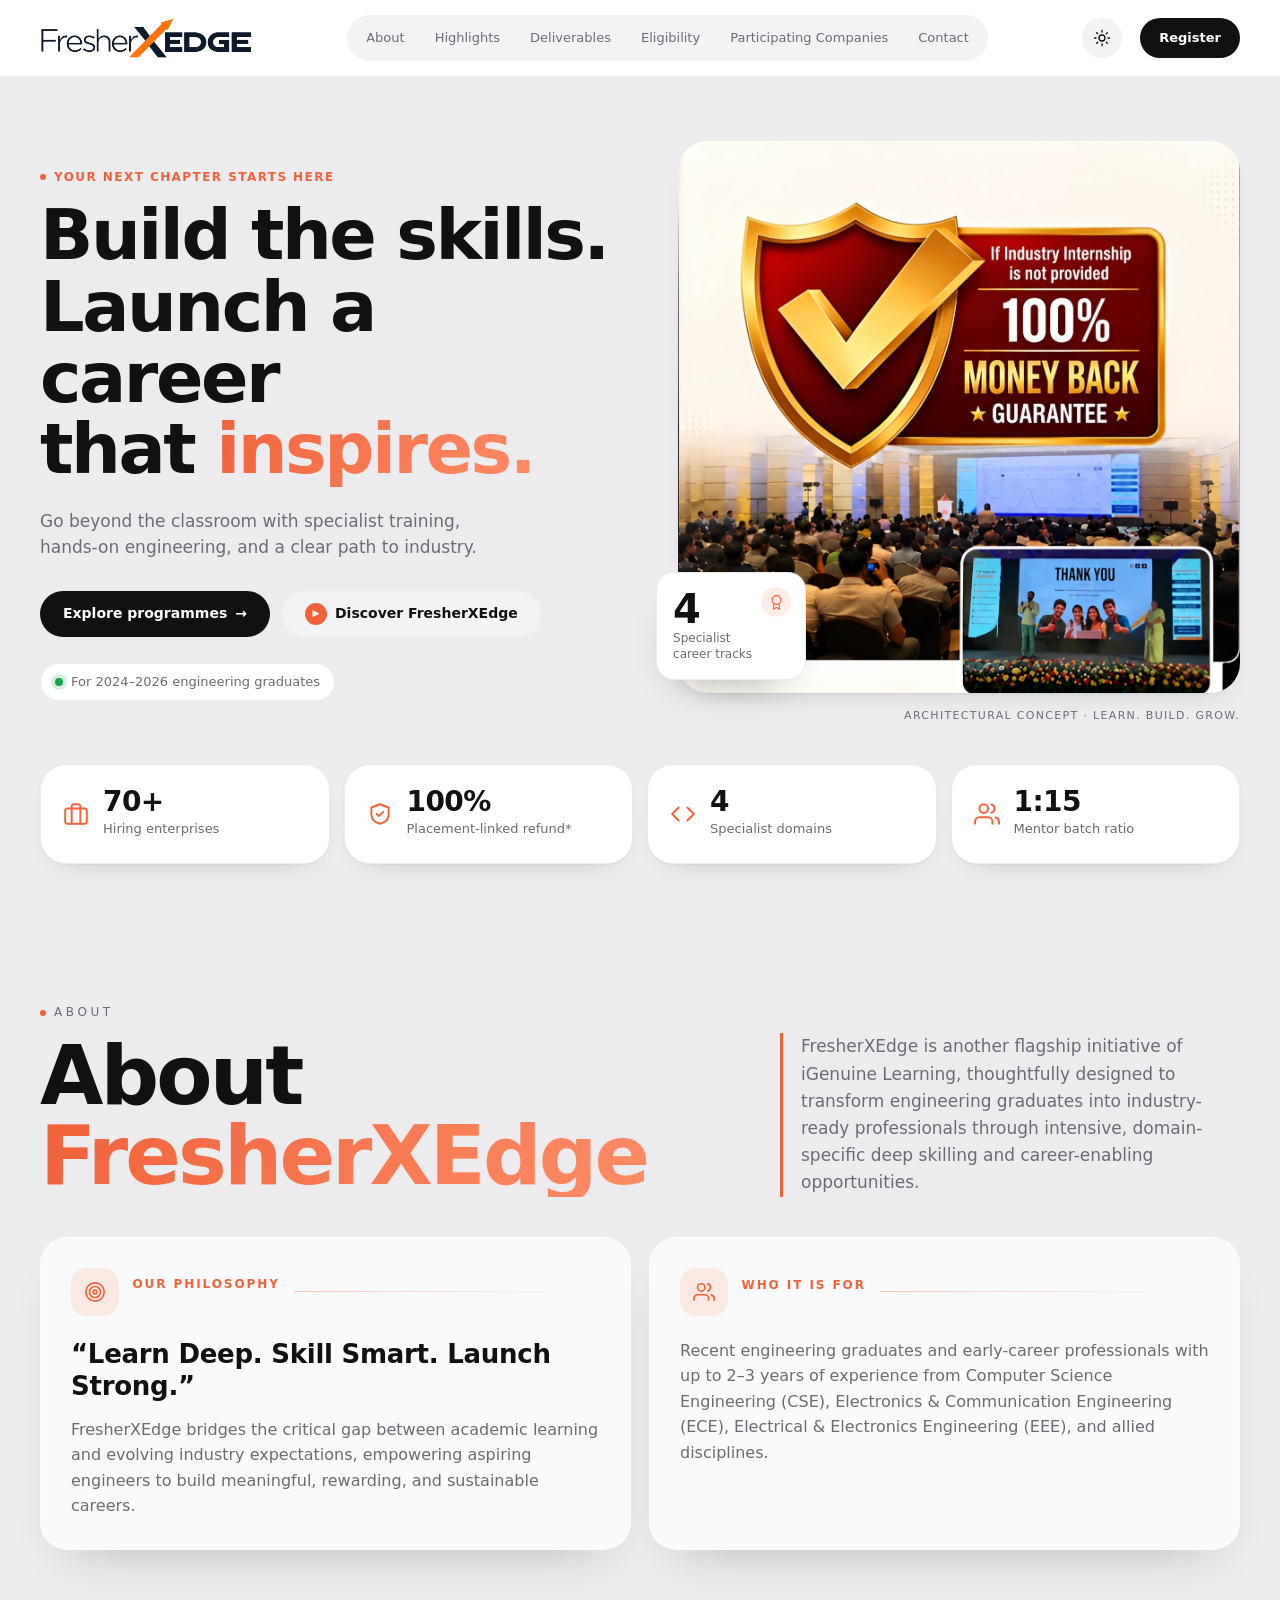
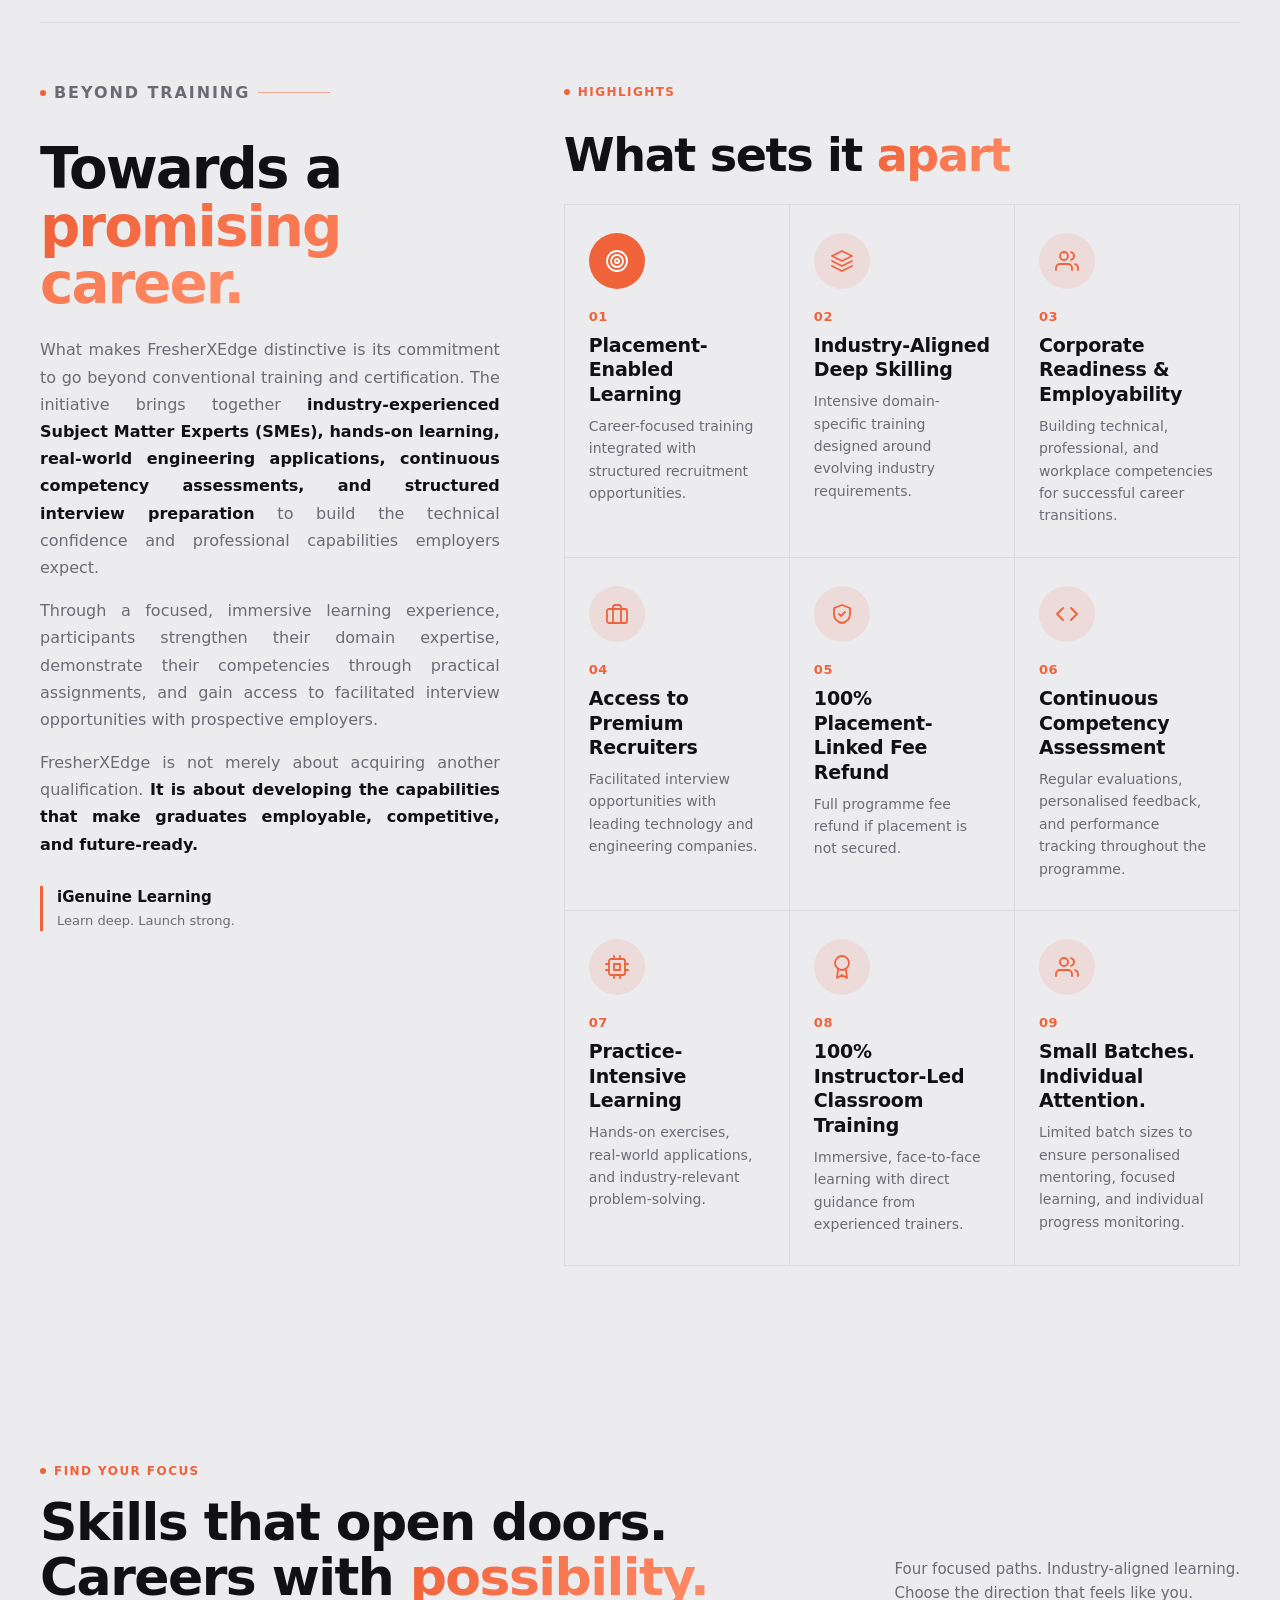
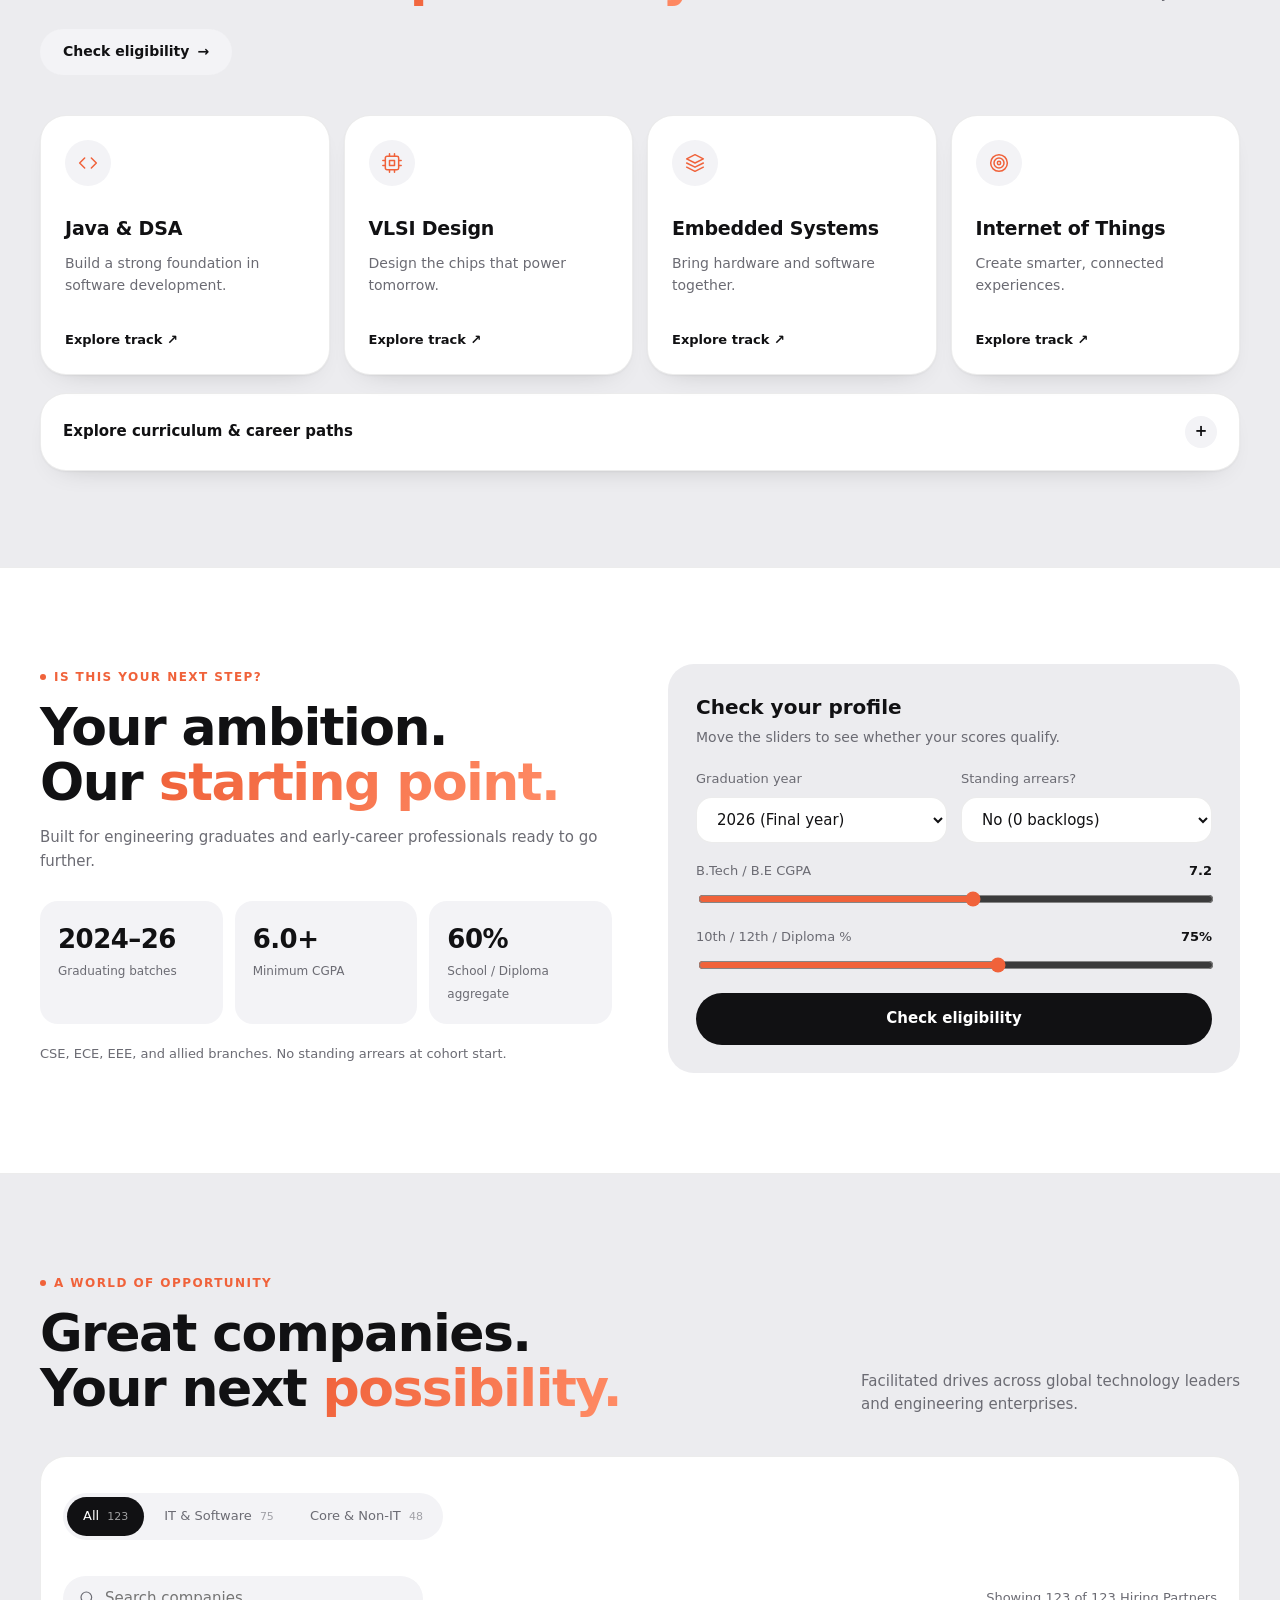
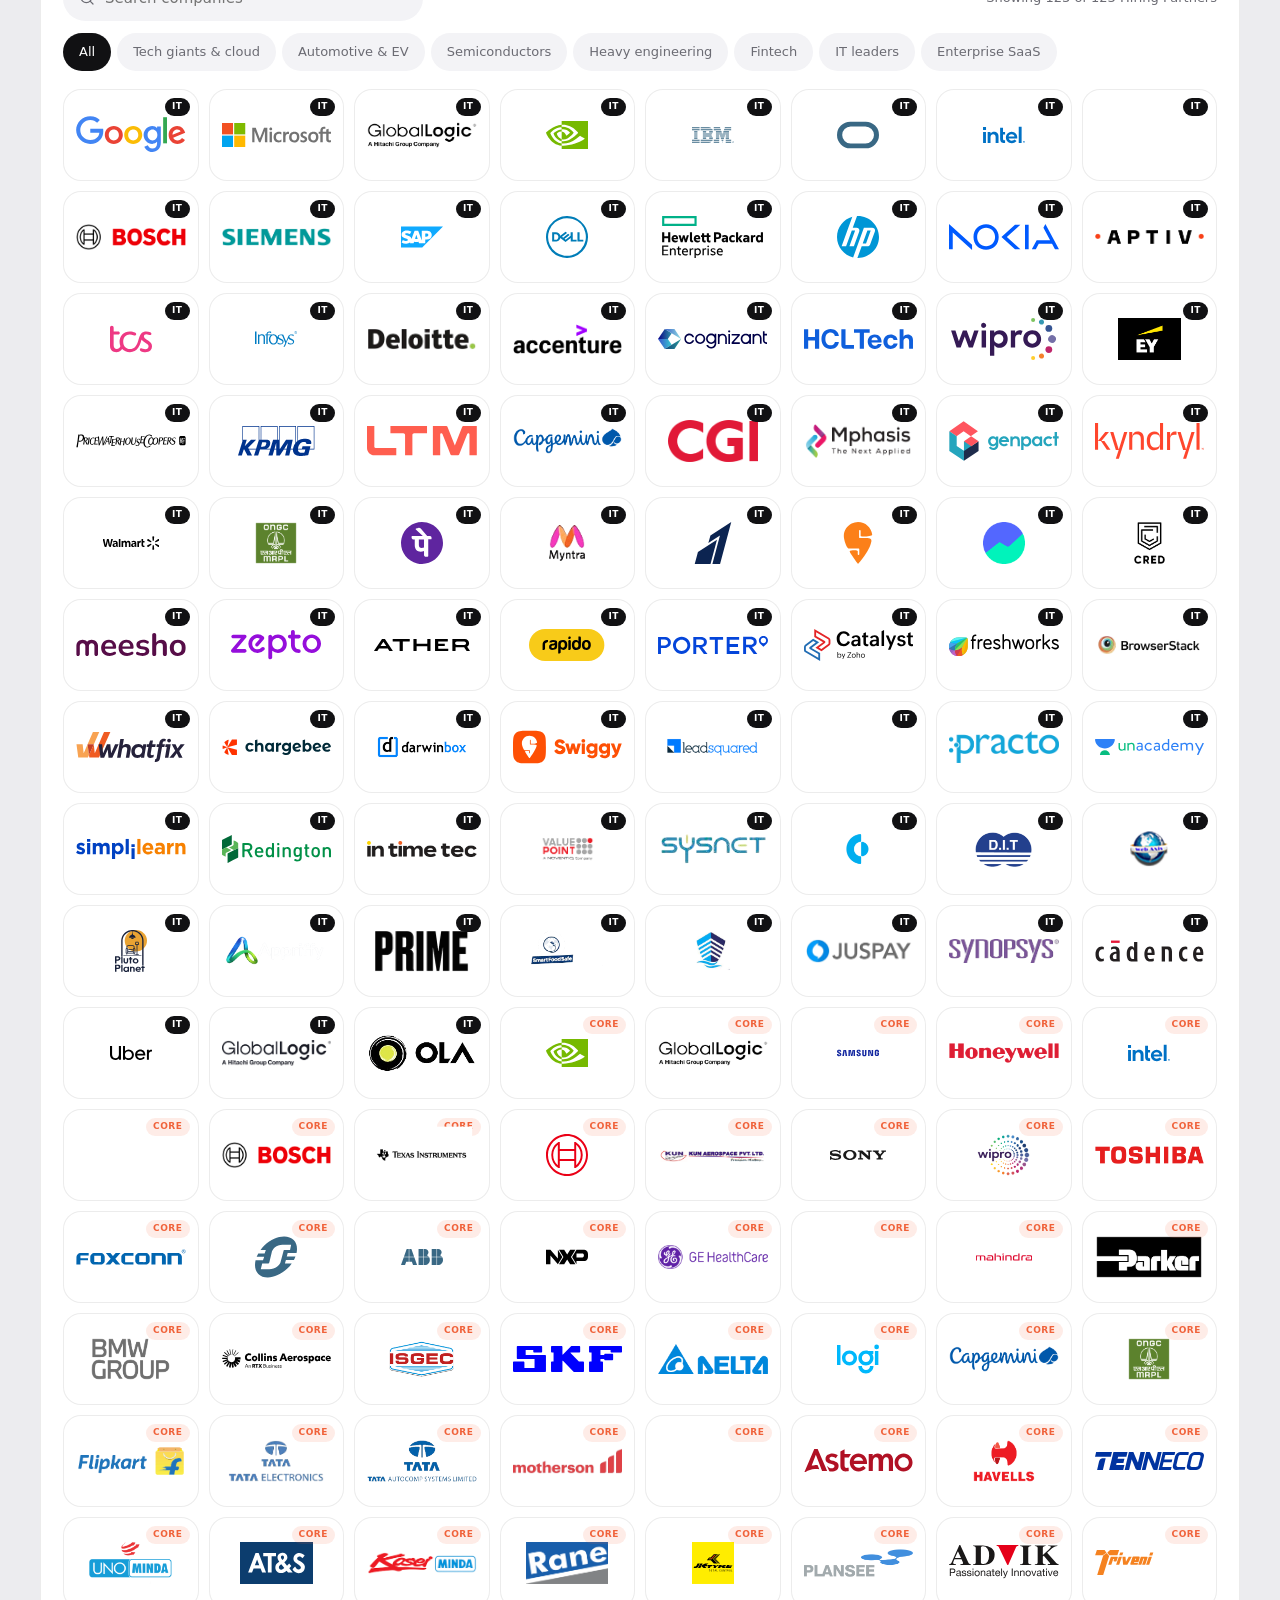
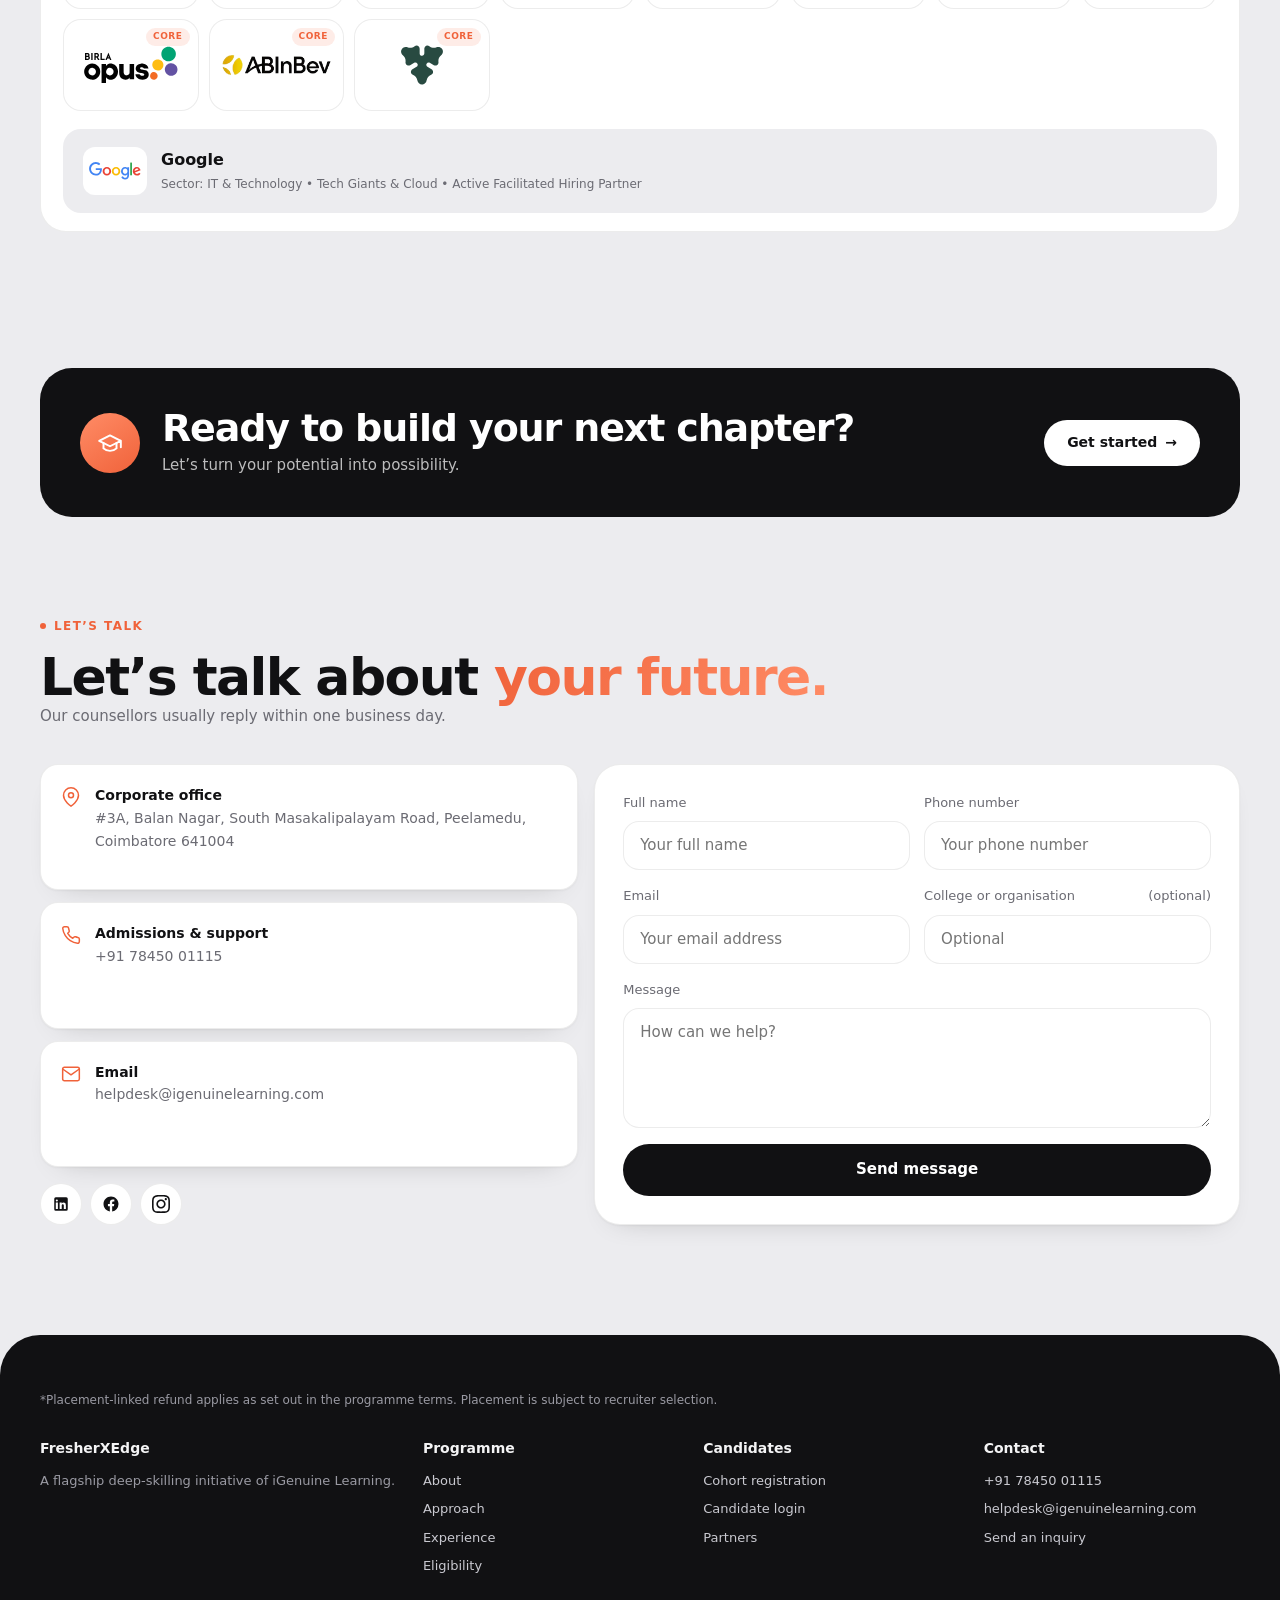
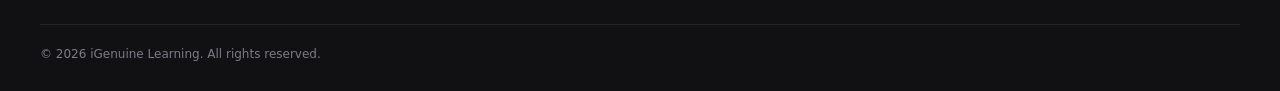
==== commit aec7e062: "Update company logos, directory styling and header/About sections - Add logos supplied for Motherson" ====
--- a/index.html
+++ b/index.html
@@ -241,10 +241,10 @@
 
           <div class="eligibility-output" id="profiler-output" role="status" aria-live="polite"></div>
         </form>
-      </div></div></section><section class="section partners" id="companies" aria-labelledby="companies-title"><div class="container"><div class="section-heading"><div><p class="eyebrow">A WORLD OF OPPORTUNITY</p><h2 id="companies-title">Great companies.<br>Your next <span class="gradient-text">possibility.</span></h2></div><p class="section-intro">Facilitated drives across global technology leaders<br>and engineering enterprises.</p></div><div class="partner-showcase"><div><img src="assets/brand-logos/google.svg" alt="Google" loading="lazy"></div><div><img src="assets/brand-logos/amazon.png" alt="Amazon" loading="lazy"></div><div><img src="assets/brand-logos/microsoft.svg" alt="Microsoft" loading="lazy"></div><div><img src="assets/brand-logos/nvidia.svg" alt="NVIDIA" loading="lazy"></div><div><img src="assets/brand-logos/intel.svg" alt="Intel" loading="lazy"></div><div><img src="assets/brand-logos/qualcomm.png" alt="Qualcomm" loading="lazy"></div></div><details class="quiet-details directory-details"><summary>Browse the partner directory</summary>      <div class="segmented" role="tablist" aria-label="Company sectors">
+      </div></div></section><section class="section partners" id="companies" aria-labelledby="companies-title"><div class="container"><div class="section-heading"><div><p class="eyebrow">A WORLD OF OPPORTUNITY</p><h2 id="companies-title">Great companies.<br>Your next <span class="gradient-text">possibility.</span></h2></div><p class="section-intro">Facilitated drives across global technology leaders<br>and engineering enterprises.</p></div><details class="quiet-details directory-details" open><summary>Browse the partner directory</summary>      <div class="segmented" role="tablist" aria-label="Company sectors">
         <button type="button" class="sector-tab-btn is-active" data-sector="all">All <span class="tab-count">123</span></button>
-        <button type="button" class="sector-tab-btn" data-sector="it">IT &amp; Software <span class="tab-count">70</span></button>
-        <button type="button" class="sector-tab-btn" data-sector="core">Core &amp; Non-IT <span class="tab-count">53</span></button>
+        <button type="button" class="sector-tab-btn" data-sector="it">IT &amp; Software <span class="tab-count">75</span></button>
+        <button type="button" class="sector-tab-btn" data-sector="core">Core &amp; Non-IT <span class="tab-count">48</span></button>
       </div>
 
       <div class="companies-toolbar">
--- a/styles.css
+++ b/styles.css
@@ -80,6 +80,7 @@
 /* the logo PNG has a transparent background, so it sits directly on the header */
 .brand-wrap { display: flex; align-items: center; text-decoration: none; flex: none; }
 .brand-wrap img { height: 42px; width: auto; }
+[data-theme="dark"] .brand-wrap img { filter: brightness(0) invert(1); }
 .brand-tag { white-space: nowrap; }
 .brand-tag span { color: var(--accent); }
 .primary-nav { position: relative; display: flex; gap: 2px; margin: 0 auto; padding: 5px; background: var(--chip); border-radius: 999px; }
@@ -247,6 +248,8 @@
 .company-tile { position: relative; display: grid; place-items: center; min-height: 92px; padding: 16px 12px; background: #fff; border: 1px solid var(--line); border-radius: var(--radius-md); transition: transform .35s var(--ease), box-shadow .35s; }
 .company-tile:hover { transform: translateY(-4px); box-shadow: var(--shadow); }
 .company-tile.is-active { outline: 2px solid var(--accent); outline-offset: 2px; }
+.company-tile.is-mono img { filter: brightness(0); }
+.company-tile.is-big img { transform: scale(1.35); }
 .company-tile img { max-height: 42px; max-width: 100%; width: auto; object-fit: contain; }
 .company-tile-name { font-size: 12px; font-weight: 600; color: #111113; text-align: center; }
 .tile-sector-badge { position: absolute; top: 8px; right: 8px; padding: 2px 7px; border-radius: 999px; font-size: 9px; font-weight: 700; letter-spacing: .06em; background: var(--chip); color: var(--muted); }
@@ -270,8 +273,11 @@
 
 /* contact */
 .contact { padding: 0 0 110px; }
-.contact-layout { display: grid; grid-template-columns: 1fr 1.2fr; gap: 16px; margin-top: 36px; align-items: start; }
+.contact-layout { display: grid; grid-template-columns: 1fr 1.2fr; gap: 16px; margin-top: 36px; align-items: stretch; }
 .contact-list { display: flex; flex-direction: column; gap: 12px; }
+.contact-list .contact-item { flex: 1; }
+.contact-list { height: 100%; }
+.contact-list .social-row { flex: none; }
 .contact-item { display: flex; gap: 14px; align-items: flex-start; padding: 20px; background: var(--card); border: 1px solid var(--line); border-radius: var(--radius-md); text-decoration: none; box-shadow: var(--shadow); transition: transform .4s var(--ease); }
 .contact-item:hover { transform: translateY(-4px); }
 .contact-item .icon { width: 20px; height: 20px; color: var(--accent); margin-top: 2px; }
@@ -339,7 +345,8 @@
 .about-head h2 { font-size: clamp(48px, 6.4vw, 84px); line-height: .98; letter-spacing: -.035em; }
 .about-head h2 .gradient-text { display: inline-block; }
 .about-lede { color: var(--muted); font-size: 17px; font-weight: 400; }
-.about-cards { gap: 18px; }
+.about-cards { gap: 18px; align-items: stretch; }
+.about-card { height: 100%; }
 .about-card { background: rgba(255, 255, 255, .72); border: 1px solid rgba(255, 255, 255, .95); border-radius: 28px; padding: 30px; box-shadow: 0 24px 50px -32px rgba(0, 0, 0, .28); backdrop-filter: blur(10px); }
 [data-theme="dark"] .about-card { background: rgba(19, 19, 22, .72); border-color: var(--line); }
 .about-kicker-row { display: flex; align-items: center; gap: 14px; margin-bottom: 22px; }
@@ -382,10 +389,14 @@
   .hl-grid { grid-template-columns: 1fr; }
 }
 
+/* participating companies is always open: no toggle */
+.directory-details summary { display: none; }
+
 /* ---------- responsive ---------- */
 @media (max-width: 1100px) {
   .primary-nav { display: none; }
-  .menu-toggle { display: flex; margin-left: auto; }
+  .theme-toggle { margin-left: auto; }
+  .menu-toggle { display: flex; }
   .primary-nav.is-open {
     display: flex; flex-direction: column; position: absolute; top: 76px; left: 0; right: 0; margin: 0; padding: 12px; border-radius: 26px; background: var(--card); border: 1px solid var(--line); box-shadow: var(--shadow);
   }
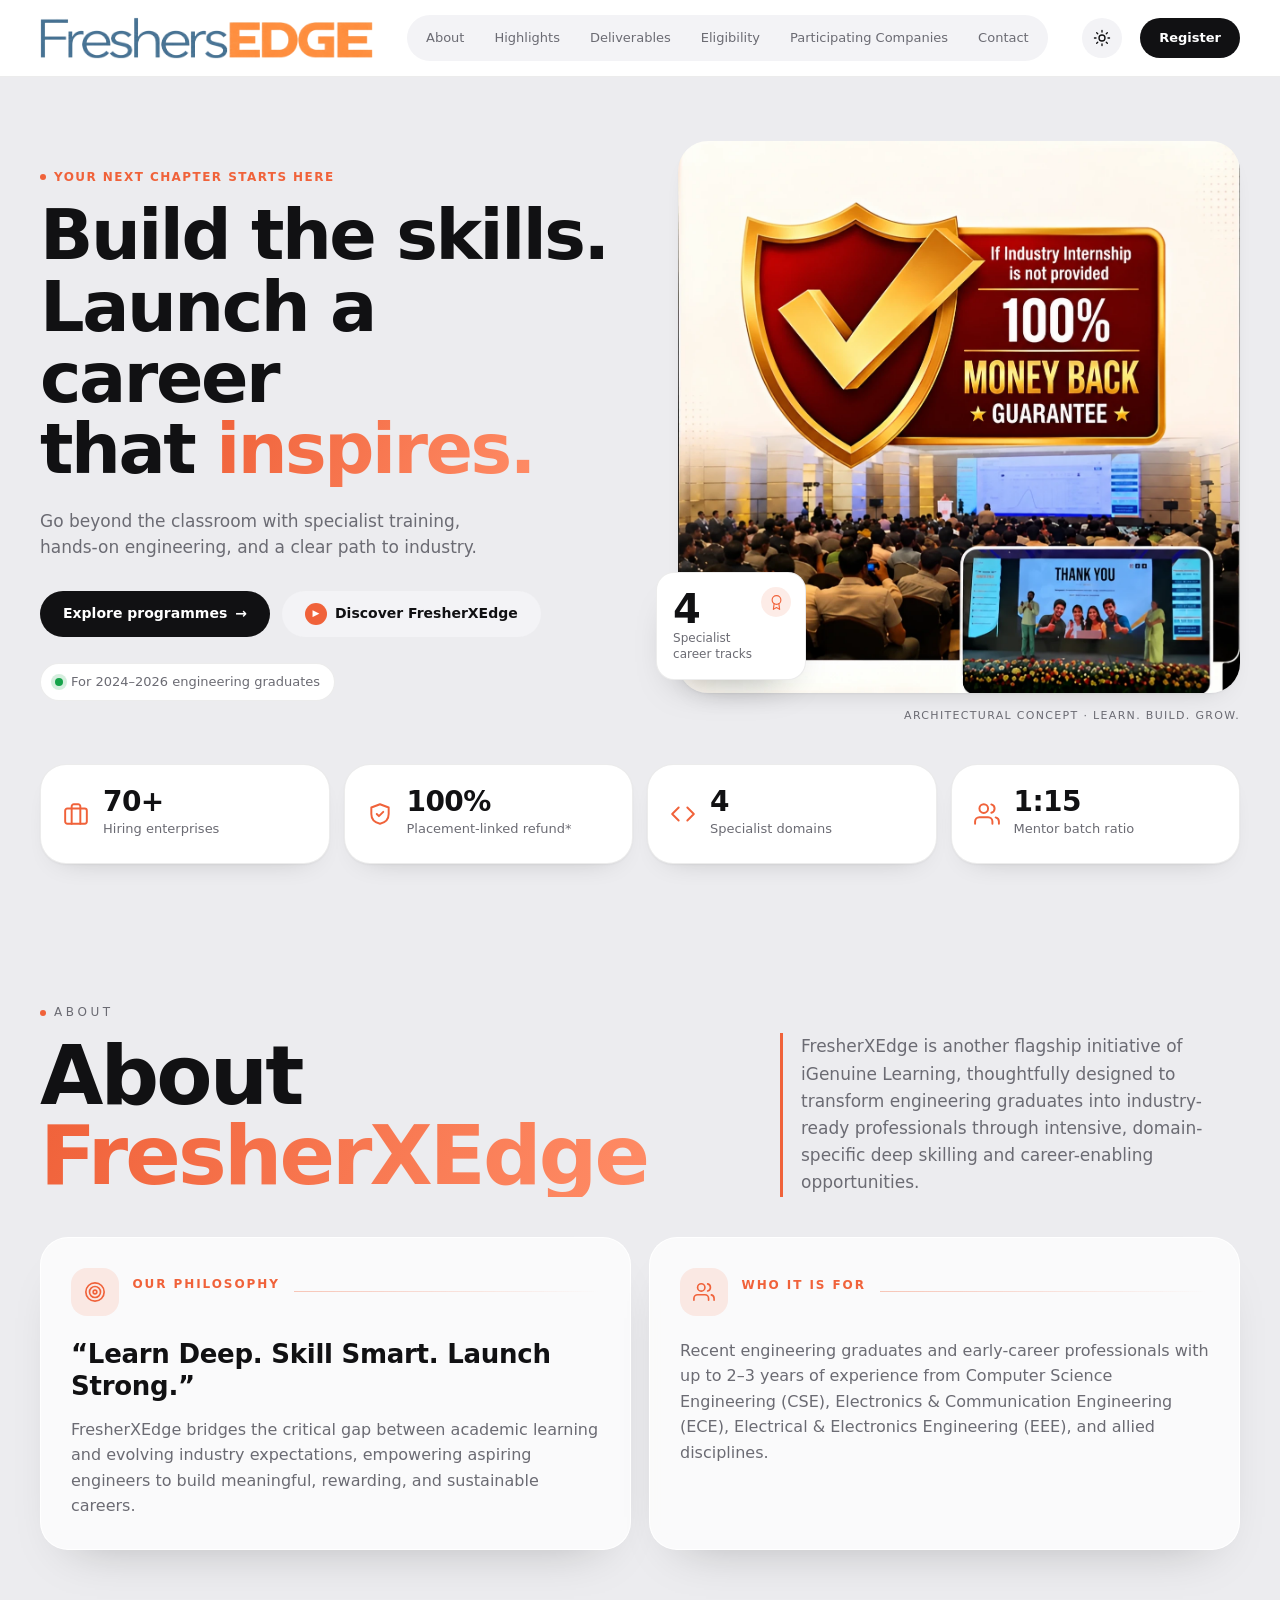
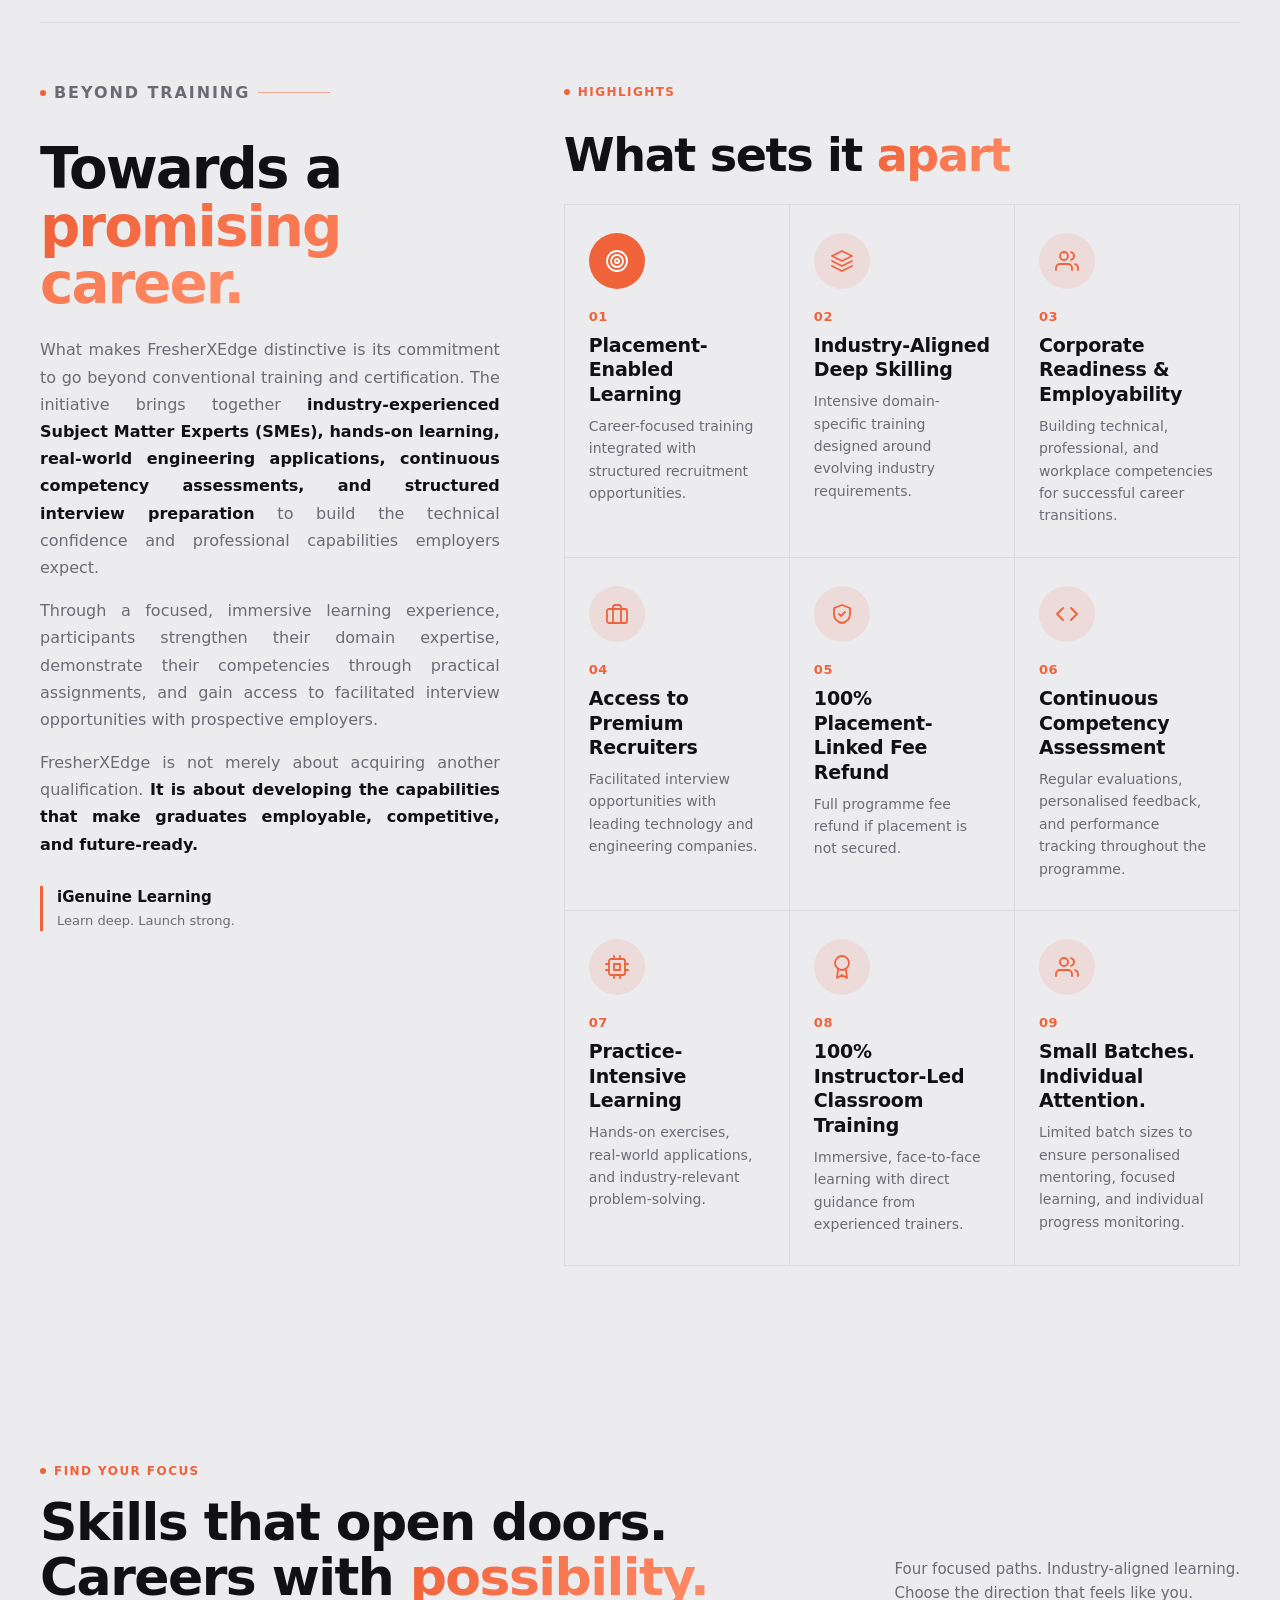
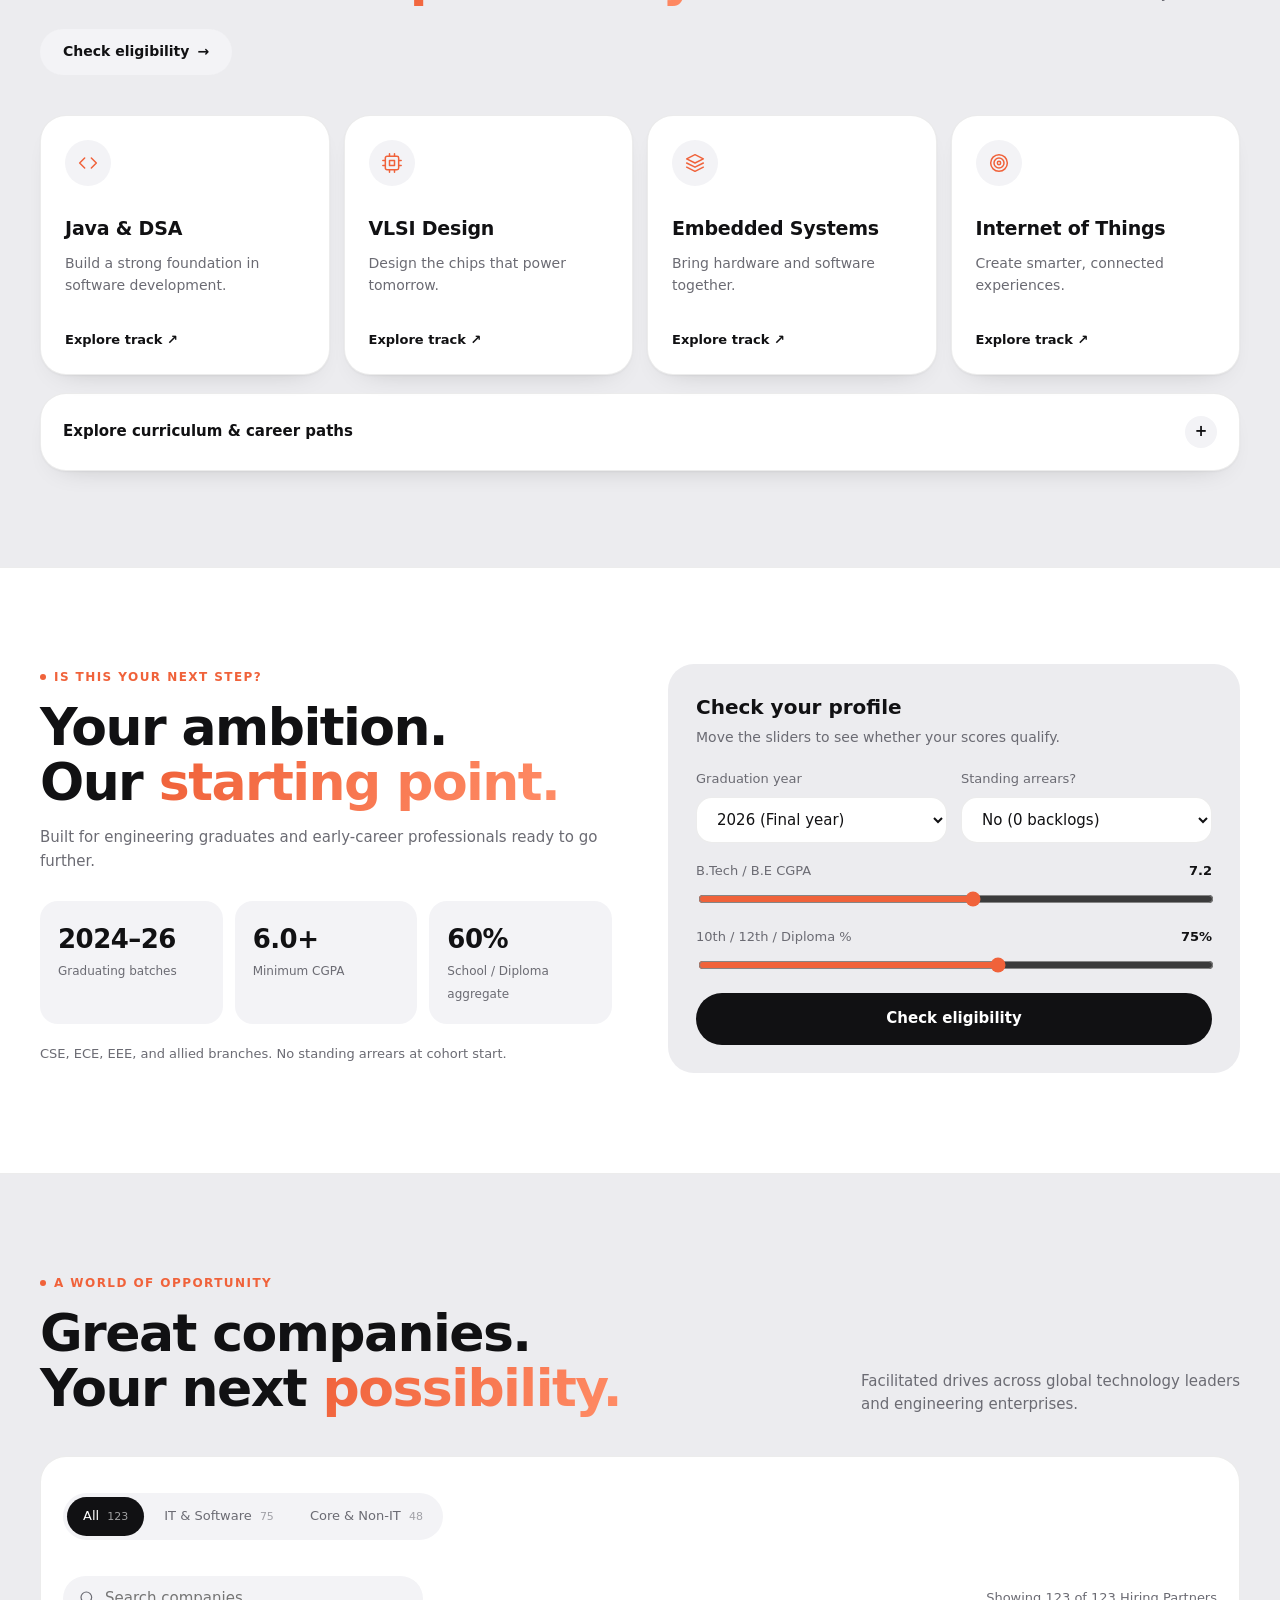
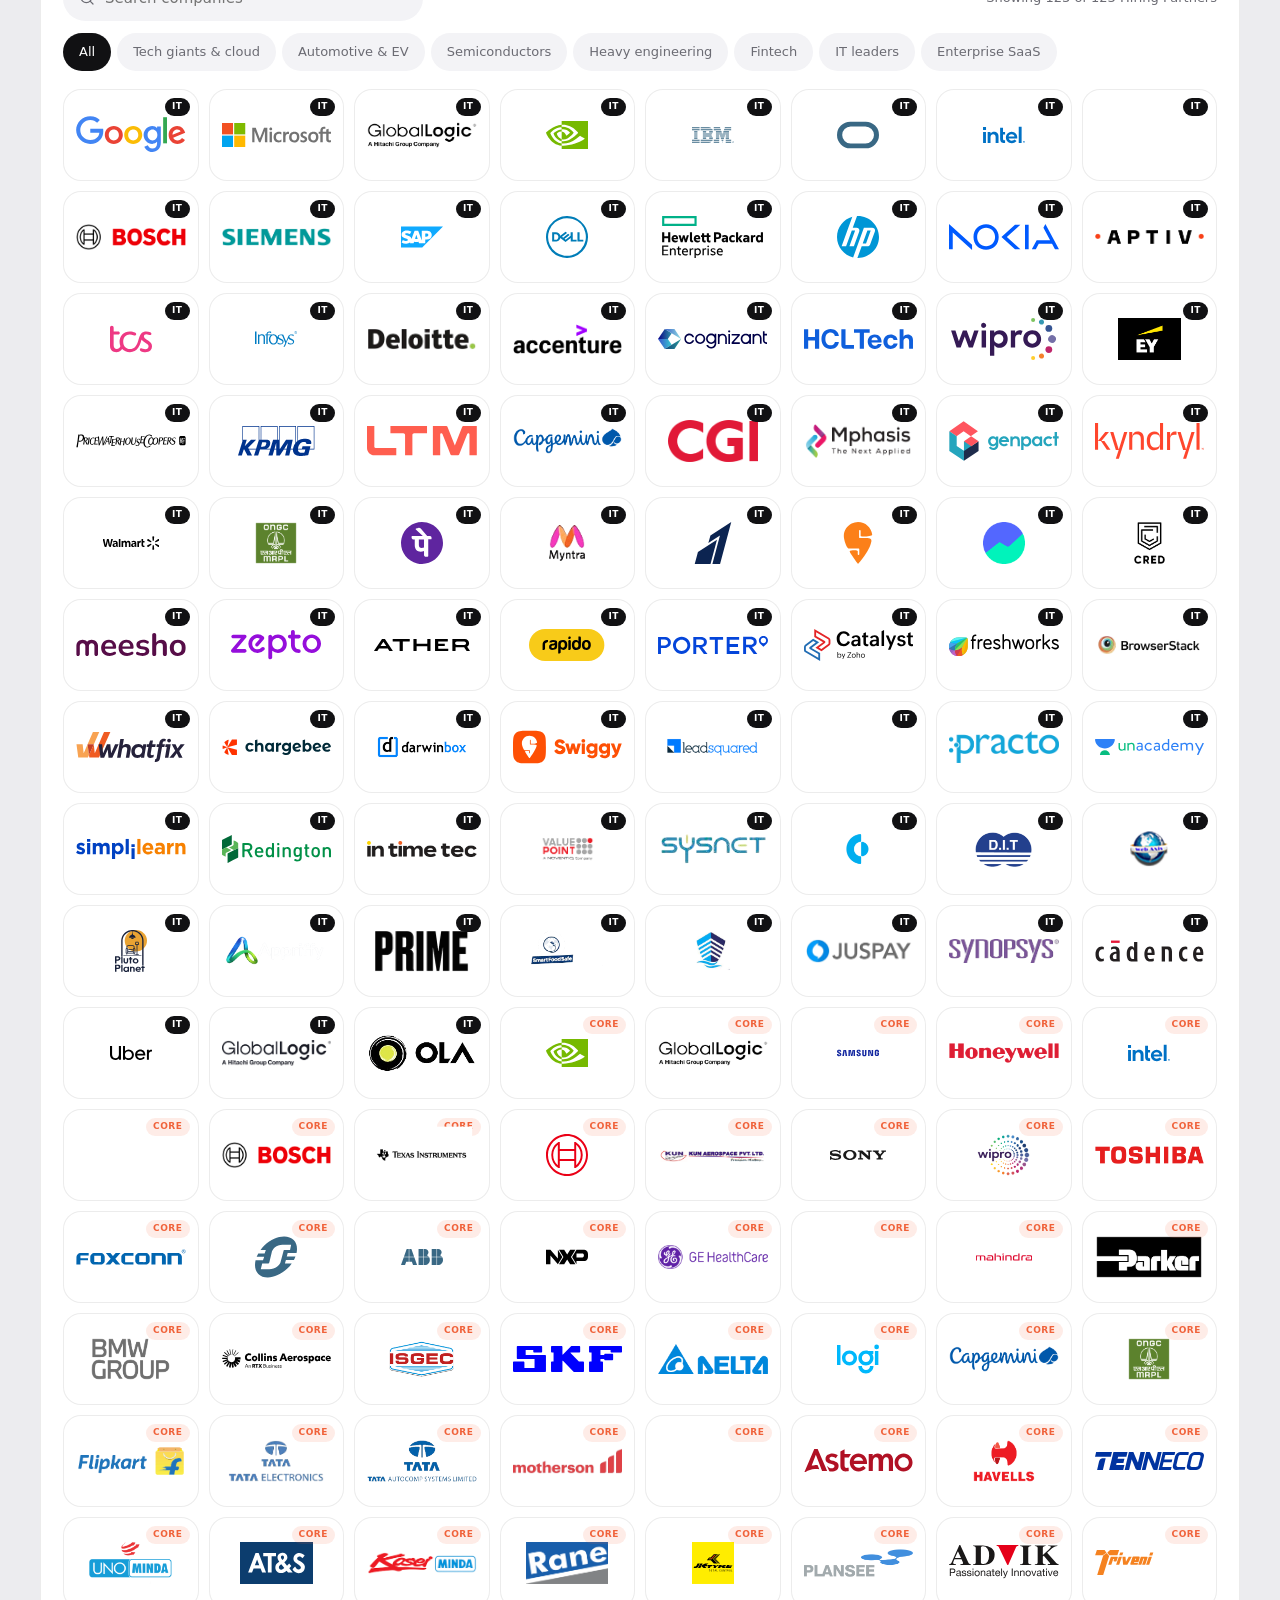
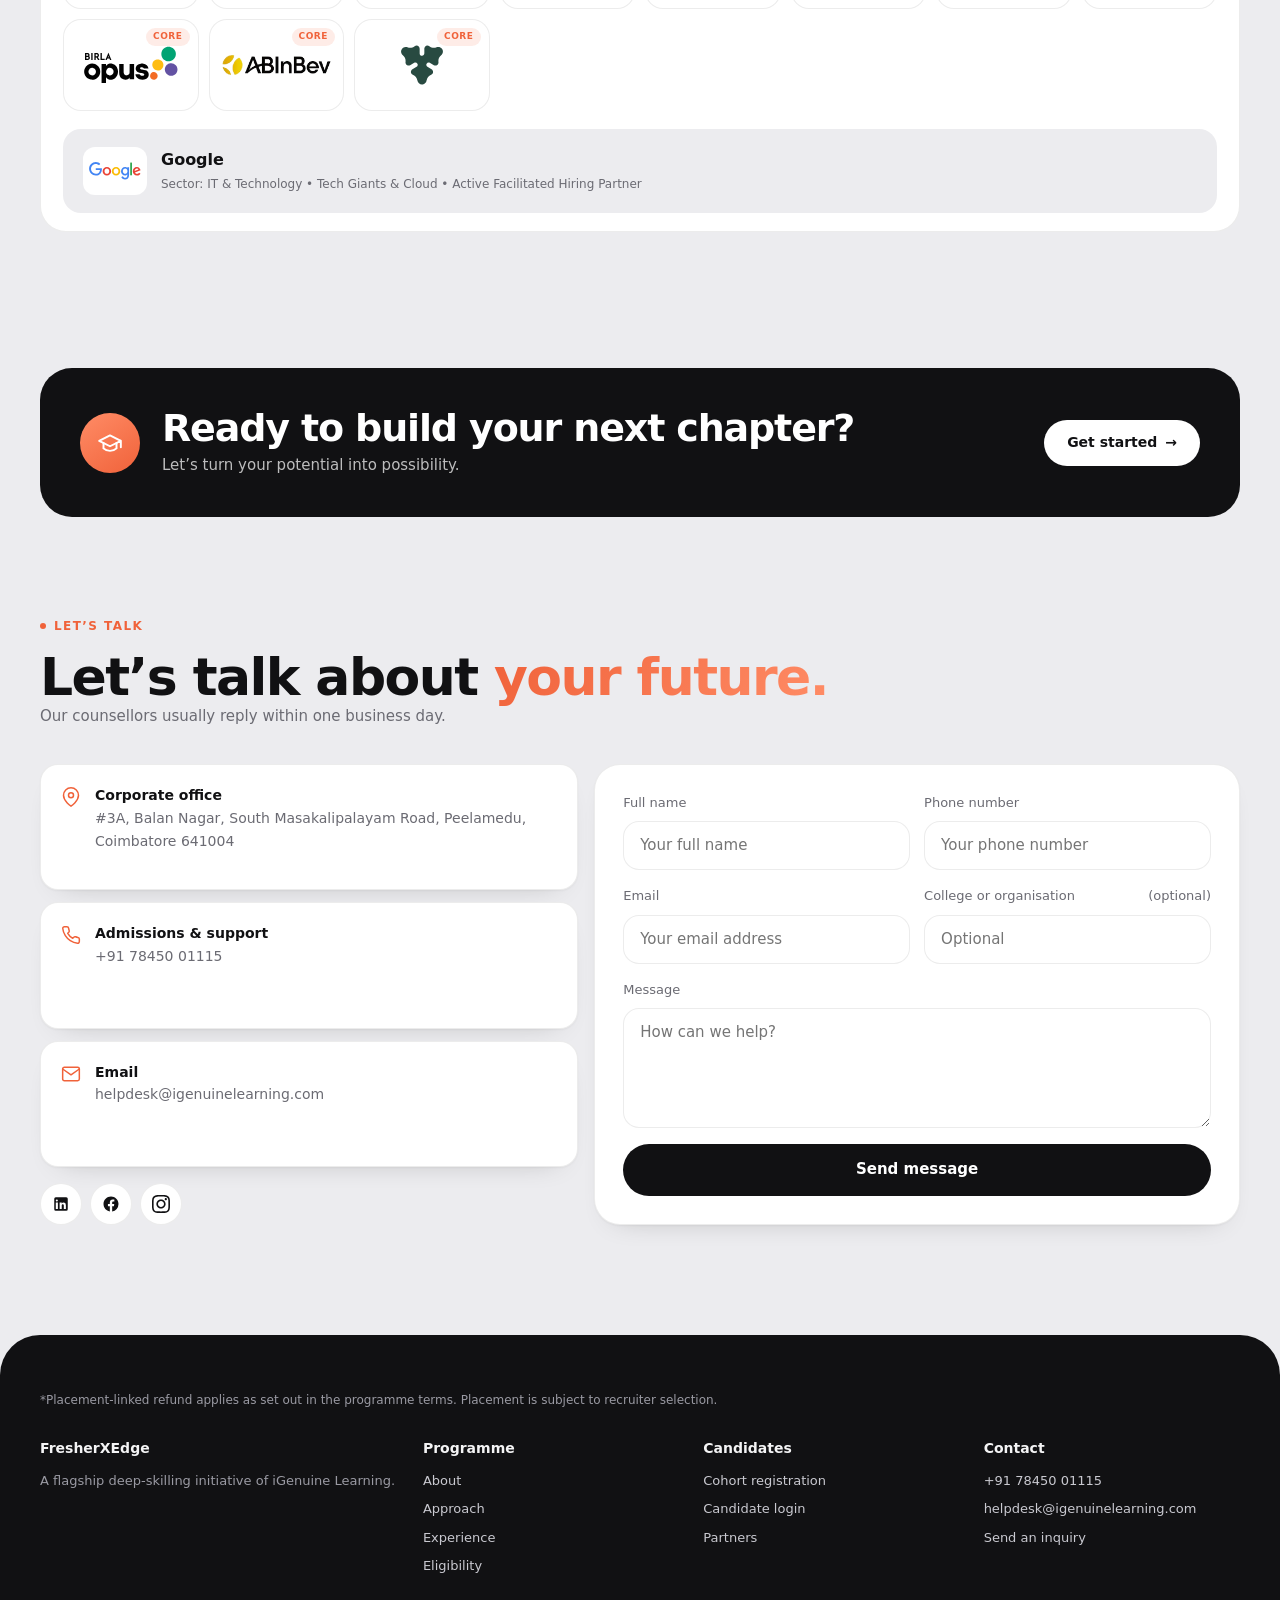
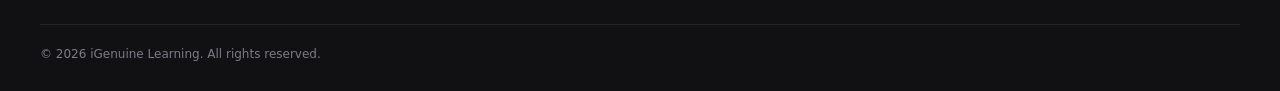
==== commit f31b5a08: "Use new FreshersEDGE logo in the header Co-Authored-By: Claude Haiku 5.5 <noreply@anthropic.com>" ====
--- a/index.html
+++ b/index.html
@@ -42,7 +42,7 @@
   </defs>
 </svg>
 
-<header class="site-header" id="top"><div class="container header-inner"><a class="brand-wrap" href="#top" aria-label="FresherXEdge home"><img src="assets/fresherxedge-logo.png" alt="FresherXEdge by iGenuine Learning" width="1652" height="326"></a><nav class="primary-nav" id="primary-nav" aria-label="Primary navigation"><a href="#about">About</a><a href="#highlights">Highlights</a><a href="#deliverables">Deliverables</a><a href="#eligibility">Eligibility</a><a href="#companies">Participating Companies</a><a href="#contact">Contact</a><div class="mobile-auth-links"><a href="/corpx-edge/admin-login.php">Candidate login</a></div></nav><button class="theme-toggle" type="button" id="theme-toggle" aria-label="Switch to dark mode" aria-pressed="false"><svg class="icon icon-sun" aria-hidden="true"><use href="#icon-sun"/></svg><svg class="icon icon-moon" aria-hidden="true"><use href="#icon-moon"/></svg></button><a class="btn btn-primary header-cta" href="/corpx-edge/register.php">Register</a><button class="menu-toggle" aria-controls="primary-nav" aria-expanded="false" aria-label="Open navigation menu"><span></span><span></span></button></div></header><main id="main"><section class="hero" aria-labelledby="hero-title"><div class="container hero-layout"><div class="hero-copy"><p class="eyebrow">YOUR NEXT CHAPTER STARTS HERE</p><h1 id="hero-title">Build the skills.<br>Launch a career<br>that <span class="gradient-text">inspires.</span></h1><p class="hero-lede">Go beyond the classroom with specialist training, hands-on engineering, and a clear path to industry.</p><div class="hero-actions"><a class="btn btn-primary" href="#deliverables">Explore programmes <span aria-hidden="true">→</span></a><a class="btn btn-outline" href="#about"><span class="play-icon" aria-hidden="true">▶</span> Discover FresherXEdge</a></div><div class="hero-note"><span class="status-dot"></span> For 2024–2026 engineering graduates</div></div><div class="hero-visual"><img class="hero-photo" src="assets/hero-guarantee.webp" alt="100% money back guarantee if industry internship is not provided, shown over a packed programme audience" width="1253" height="1230" fetchpriority="high"><div class="hero-badge"><span class="badge-icon"><svg class="icon" aria-hidden="true"><use href="#icon-award"/></svg></span><strong>4</strong><p>Specialist<br>career tracks</p><span class="badge-line"></span></div><div class="image-caption">ARCHITECTURAL CONCEPT · LEARN. BUILD. GROW.</div></div></div></section><section class="stats-section" aria-label="Programme at a glance"><div class="container"><div class="stats-strip"><div class="stat"><svg class="icon" aria-hidden="true"><use href="#icon-briefcase"/></svg><div><strong>70+</strong><span>Hiring enterprises</span></div></div><div class="stat"><svg class="icon" aria-hidden="true"><use href="#icon-shield"/></svg><div><strong>100%</strong><span>Placement-linked refund*</span></div></div><div class="stat"><svg class="icon" aria-hidden="true"><use href="#icon-code"/></svg><div><strong>4</strong><span>Specialist domains</span></div></div><div class="stat"><svg class="icon" aria-hidden="true"><use href="#icon-users"/></svg><div><strong>1:15</strong><span>Mentor batch ratio</span></div></div></div></div></section><section class="section about" id="about" aria-labelledby="about-title">
+<header class="site-header" id="top"><div class="container header-inner"><a class="brand-wrap" href="#top" aria-label="FresherXEdge home"><img src="assets/fresherxedge-logo.png" alt="FresherXEdge by iGenuine Learning" width="1615" height="204"></a><nav class="primary-nav" id="primary-nav" aria-label="Primary navigation"><a href="#about">About</a><a href="#highlights">Highlights</a><a href="#deliverables">Deliverables</a><a href="#eligibility">Eligibility</a><a href="#companies">Participating Companies</a><a href="#contact">Contact</a><div class="mobile-auth-links"><a href="/corpx-edge/admin-login.php">Candidate login</a></div></nav><button class="theme-toggle" type="button" id="theme-toggle" aria-label="Switch to dark mode" aria-pressed="false"><svg class="icon icon-sun" aria-hidden="true"><use href="#icon-sun"/></svg><svg class="icon icon-moon" aria-hidden="true"><use href="#icon-moon"/></svg></button><a class="btn btn-primary header-cta" href="/corpx-edge/register.php">Register</a><button class="menu-toggle" aria-controls="primary-nav" aria-expanded="false" aria-label="Open navigation menu"><span></span><span></span></button></div></header><main id="main"><section class="hero" aria-labelledby="hero-title"><div class="container hero-layout"><div class="hero-copy"><p class="eyebrow">YOUR NEXT CHAPTER STARTS HERE</p><h1 id="hero-title">Build the skills.<br>Launch a career<br>that <span class="gradient-text">inspires.</span></h1><p class="hero-lede">Go beyond the classroom with specialist training, hands-on engineering, and a clear path to industry.</p><div class="hero-actions"><a class="btn btn-primary" href="#deliverables">Explore programmes <span aria-hidden="true">→</span></a><a class="btn btn-outline" href="#about"><span class="play-icon" aria-hidden="true">▶</span> Discover FresherXEdge</a></div><div class="hero-note"><span class="status-dot"></span> For 2024–2026 engineering graduates</div></div><div class="hero-visual"><img class="hero-photo" src="assets/hero-guarantee.webp" alt="100% money back guarantee if industry internship is not provided, shown over a packed programme audience" width="1253" height="1230" fetchpriority="high"><div class="hero-badge"><span class="badge-icon"><svg class="icon" aria-hidden="true"><use href="#icon-award"/></svg></span><strong>4</strong><p>Specialist<br>career tracks</p><span class="badge-line"></span></div><div class="image-caption">ARCHITECTURAL CONCEPT · LEARN. BUILD. GROW.</div></div></div></section><section class="stats-section" aria-label="Programme at a glance"><div class="container"><div class="stats-strip"><div class="stat"><svg class="icon" aria-hidden="true"><use href="#icon-briefcase"/></svg><div><strong>70+</strong><span>Hiring enterprises</span></div></div><div class="stat"><svg class="icon" aria-hidden="true"><use href="#icon-shield"/></svg><div><strong>100%</strong><span>Placement-linked refund*</span></div></div><div class="stat"><svg class="icon" aria-hidden="true"><use href="#icon-code"/></svg><div><strong>4</strong><span>Specialist domains</span></div></div><div class="stat"><svg class="icon" aria-hidden="true"><use href="#icon-users"/></svg><div><strong>1:15</strong><span>Mentor batch ratio</span></div></div></div></div></section><section class="section about" id="about" aria-labelledby="about-title">
   <div class="container">
     <div class="about-head">
       <div>
